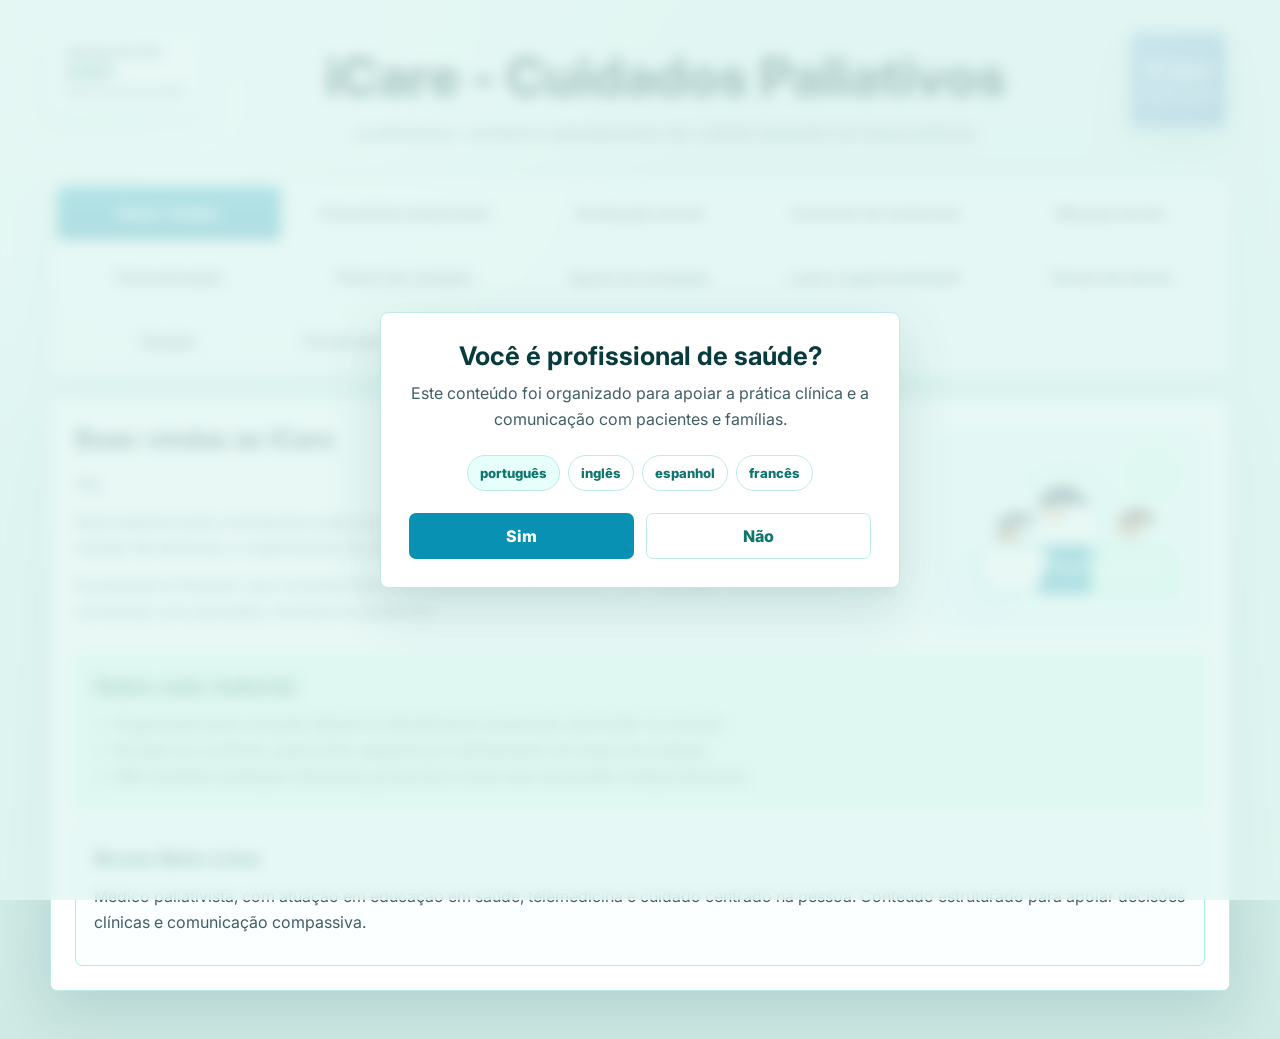
==== index.html @ b327e008 "Add files via upload" ====
<!doctype html>
<html lang="pt-BR">
  <head>
    <meta charset="utf-8" />
    <meta name="viewport" content="width=device-width, initial-scale=1" />
    <title>iCare - Cuidados Paliativos</title>
    <meta
      name="description"
      content="iCare Cuidados Paliativos: material de consulta rápida para acolhimento, planejamento, controle de sintomas e apoio ao cuidador."
    />
    <link rel="preconnect" href="https://fonts.googleapis.com" />
    <link rel="preconnect" href="https://fonts.gstatic.com" crossorigin />
    <link
      href="https://fonts.googleapis.com/css2?family=Inter:wght@400;500;600;700;800&display=swap"
      rel="stylesheet"
    />
    <link rel="stylesheet" href="styles.css?v=refs-auto-collapse" />
  </head>
  <body>
    <div class="professional-dialog" id="professionalDialog" role="dialog" aria-modal="true" aria-labelledby="dialogTitle">
      <div class="dialog-card">
        <h2 id="dialogTitle">Você é profissional de saúde?</h2>
        <p>Este conteúdo foi organizado para apoiar a prática clínica e a comunicação com pacientes e famílias.</p>
        <div class="language-row" aria-label="Tradução">
          <button class="language-button active" type="button">português</button>
          <button class="language-button" type="button">inglês</button>
          <button class="language-button" type="button">espanhol</button>
          <button class="language-button" type="button">francês</button>
        </div>
        <div class="dialog-actions">
          <button class="primary-button" type="button" id="acceptProfessional">Sim</button>
          <button class="secondary-button" type="button" id="declineProfessional">Não</button>
        </div>
      </div>
    </div>

    <main class="app">
      <header class="masthead">
        <aside class="visit-counter" aria-label="Visitas ao site">
          <span>VISITAS AO SITE</span>
          <strong>2301</strong>
          <small>Desde 10 de maio de 2026</small>
        </aside>

        <div class="brand-block">
          <h1>iCare - Cuidados Paliativos</h1>
          <p>acolhimento, conforto e planejamento de cuidado baseado em boas práticas</p>
        </div>

        <img class="brand-logo" src="assets/icare-logo-cuidados-paliativos.svg" alt="Logotipo iCare Cuidados Paliativos" />
      </header>

      <section class="tabs" aria-label="Seções do guia">
        <button class="tab-trigger active" type="button" data-tab="boas-vindas">Boas-vindas</button>
        <button class="tab-trigger" type="button" data-tab="conceitos">Conceitos essenciais</button>
        <button class="tab-trigger" type="button" data-tab="avaliacao">Avaliação inicial</button>
        <button class="tab-trigger" type="button" data-tab="sintomas">Controle de sintomas</button>
        <button class="tab-trigger" type="button" data-tab="manejo-dor">Manejo da dor</button>
        <button class="tab-trigger" type="button" data-tab="comunicacao">Comunicação</button>
        <button class="tab-trigger" type="button" data-tab="plano">Plano de cuidado</button>
        <button class="tab-trigger" type="button" data-tab="cuidador">Apoio ao cuidador</button>
        <button class="tab-trigger" type="button" data-tab="luto">Luto e espiritualidade</button>
        <button class="tab-trigger" type="button" data-tab="urgencias">Sinais de alerta</button>
        <button class="tab-trigger" type="button" data-tab="equipe">Equipe</button>
        <button class="tab-trigger" type="button" data-tab="checklists">Documentos e checklists</button>
        <button class="tab-trigger" type="button" data-tab="contato">Entre em contato</button>
      </section>

      <section class="content-panel active" id="boas-vindas" tabindex="0">
        <div class="panel-grid">
          <div>
            <h2>Boas-vindas ao iCare</h2>
            <p>Olá,</p>
            <p>
              Este material reúne orientações práticas para cuidado paliativo, apoiando a identificação de necessidades,
              o manejo de sintomas, a organização da visita e a tomada de decisão compartilhada.
            </p>
            <p>
              A proposta é oferecer uma consulta rápida para profissionais de saúde, com linguagem acessível para
              facilitar conversas com pacientes, famílias e cuidadores.
            </p>
          </div>
          <figure class="care-figure">
            <img src="assets/care-illustration.svg" alt="Profissional acolhendo pessoa em cuidado paliativo" />
          </figure>
        </div>

        <div class="mint-box">
          <h3>Sobre este material</h3>
          <ul>
            <li>Organizado para consulta rápida no atendimento presencial, domiciliar ou remoto.</li>
            <li>Focado em conforto, autonomia, segurança e alinhamento de metas de cuidado.</li>
            <li>Não substitui avaliação individual, protocolos locais nem discussão multiprofissional.</li>
          </ul>
        </div>

        <div class="profile-card">
          <h3>Bruno Belo Lima</h3>
          <p>
            Médico paliativista, com atuação em educação em saúde, telemedicina e cuidado centrado na pessoa.
            Conteúdo estruturado para apoiar decisões clínicas e comunicação compassiva.
          </p>
        </div>
      </section>

      <section class="content-panel" id="conceitos" tabindex="0">
        <h2>Conceitos essenciais</h2>
        <p>
          Cuidados paliativos são uma abordagem de cuidado para pessoas com doenças graves ou ameaçadoras da vida,
          voltada à qualidade de vida, à prevenção e ao alívio do sofrimento físico, psicossocial e espiritual.<sup class="ref-call"><a href="#ref-conceitos-1">1</a></sup>
          No SUS, devem ser ofertados de forma integrada à Rede de Atenção à Saúde e podem ocorrer no hospital, no
          ambulatório, na atenção primária, em serviços especializados e no domicílio.<sup class="ref-call"><a href="#ref-conceitos-2">2</a></sup>
        </p>

        <div class="info-grid">
          <article>
            <h3>Começa cedo</h3>
            <p>
              Pode ser iniciado desde o diagnóstico de uma condição grave, junto a tratamentos modificadores da doença,
              e não apenas nos últimos dias de vida.<sup class="ref-call"><a href="#ref-conceitos-1">1</a></sup>
            </p>
          </article>
          <article>
            <h3>Não é abandono</h3>
            <p>
              O cuidado continua com proporcionalidade terapêutica, manejo de sintomas, comunicação clara e apoio às
              decisões compatíveis com valores e metas da pessoa.
            </p>
          </article>
          <article>
            <h3>É interdisciplinar</h3>
            <p>
              Envolve equipe multiprofissional, família e cuidadores, considerando necessidades clínicas, sociais,
              emocionais, espirituais e práticas do cuidado.<sup class="ref-call"><a href="#ref-conceitos-1">1</a></sup>
            </p>
          </article>
        </div>

        <div class="two-column">
          <div class="mint-box compact">
            <h3>Objetivos centrais</h3>
            <ul>
              <li>Aliviar dor e outros sintomas de sofrimento.</li>
              <li>Apoiar autonomia, comunicação e planejamento compartilhado.</li>
              <li>Oferecer suporte à família e aos cuidadores durante a doença e o luto.</li>
              <li>Evitar intervenções desproporcionais e fortalecer continuidade do cuidado.</li>
            </ul>
          </div>
          <div class="mint-box compact">
            <h3>Organização no SUS</h3>
            <ul>
              <li>Integração entre atenção primária, especializada, hospitalar, urgência e atenção domiciliar.</li>
              <li>Articulação com a Política Nacional de Cuidados Paliativos no âmbito do SUS.</li>
              <li>Identificação precoce de pessoas elegíveis e cuidado centrado em necessidades.</li>
              <li>Capacitação de equipes e apoio matricial para ampliar acesso.</li>
            </ul>
          </div>
        </div>

        <div class="callout">
          <strong>Ideia-chave:</strong>
          <span>
            Cuidados paliativos não são definidos por “não há mais o que fazer”, mas por “há sofrimento e necessidades
            que precisam ser cuidadas com prioridade”.
          </span>
        </div>

        <section class="references-panel" aria-labelledby="conceptReferencesTitle">
          <button class="references-toggle" type="button" aria-expanded="false" aria-controls="conceptReferencesList">
            <span id="conceptReferencesTitle">Referências</span>
          </button>
          <ol id="conceptReferencesList" hidden>
            <li id="ref-conceitos-1">
              World Health Organization Regional Office for Europe. <a href="https://www.who.int/europe/news-room/fact-sheets/item/palliative-care" target="_blank" rel="noreferrer">Palliative care</a> [Internet]. Copenhagen: WHO Regional Office for Europe; [cited 2026 May 25]. Available from: https://www.who.int/europe/news-room/fact-sheets/item/palliative-care
            </li>
            <li id="ref-conceitos-2">
              Brasil. Ministério da Saúde. <a href="https://www.gov.br/saude/pt-br/composicao/saes/cuidados-paliativos" target="_blank" rel="noreferrer">Cuidados paliativos</a> [Internet]. Brasília: Ministério da Saúde; [cited 2026 May 25]. Available from: https://www.gov.br/saude/pt-br/composicao/saes/cuidados-paliativos
            </li>
          </ol>
        </section>
      </section>

      <section class="content-panel" id="avaliacao" tabindex="0">
        <h2>Avaliação inicial</h2>
        <p>Uma boa avaliação organiza problemas, prioridades e riscos antes de propor condutas.</p>
        <div class="two-column">
          <div class="mint-box compact">
            <h3>Mapear necessidades</h3>
            <ul>
              <li>Diagnóstico, trajetória da doença e tratamentos em curso.</li>
              <li>Sintomas atuais, intensidade, impacto funcional e gatilhos.</li>
              <li>Rede de apoio, cuidador principal e condições do domicílio.</li>
            </ul>
          </div>
          <div class="mint-box compact">
            <h3>Alinhar metas</h3>
            <ul>
              <li>O que a pessoa compreende sobre sua condição.</li>
              <li>O que é mais importante preservar neste momento.</li>
              <li>Preferências sobre local de cuidado, internações e intervenções.</li>
            </ul>
          </div>
        </div>
      </section>

      <section class="content-panel" id="sintomas" tabindex="0">
        <h2>Controle de sintomas</h2>
        <p>O manejo deve combinar avaliação sistemática, medidas não farmacológicas, prescrição segura e reavaliação.</p>
        <div class="table-wrap">
          <table>
            <thead>
              <tr>
                <th>Sintoma</th>
                <th>Investigar</th>
                <th>Condutas iniciais</th>
              </tr>
            </thead>
            <tbody>
              <tr>
                <td>Dor</td>
                <td>Tipo, intensidade, função, uso prévio de analgésicos.</td>
                <td>Escada analgésica, adjuvantes, resgate e plano de monitoramento.</td>
              </tr>
              <tr>
                <td>Dispneia</td>
                <td>Hipoxemia, ansiedade, secreção, congestão, infecção.</td>
                <td>Posicionamento, ventilação, opioide quando indicado e abordagem da causa reversível.</td>
              </tr>
              <tr>
                <td>Náuseas</td>
                <td>Constipação, medicações, gastroparesia, hipertensão intracraniana.</td>
                <td>Antiemético guiado por mecanismo, hidratação proporcional e revisão medicamentosa.</td>
              </tr>
            </tbody>
          </table>
        </div>
      </section>

      <section class="content-panel" id="manejo-dor" tabindex="0">
        <h2>Manejo da dor</h2>
        <p>
          Fluxo decisório inspirado no PCDT resumido da Dor Crônica da Conitec.<sup class="ref-call"><a href="#ref-dor-1">1</a></sup> Use como apoio ao raciocínio clínico,
          individualizando conforme diagnóstico, metas de cuidado, função, fragilidade, comorbidades e protocolos locais.
        </p>

        <div class="pain-tool pain-step" aria-label="Passo 1 - Pesquisar sinais de alerta">
          <div class="step-heading">
            <span>1</span>
            <h3>Pesquisar sinais de alerta</h3>
          </div>
          <div class="pain-controls">
            <fieldset>
              <div class="alert-checklist">
                <label><input type="checkbox" data-no-red-flags /> Sem sinais de alerta.</label>
                <label><input type="checkbox" data-red-flag="oncologic" /> Suspeita de câncer, dor progressiva ou perda ponderal não explicada.</label>
                <label><input type="checkbox" data-red-flag="neurologic" /> Déficit neurológico novo ou progressivo, fraqueza, anestesia ou alteração esfincteriana.</label>
                <label><input type="checkbox" data-red-flag="infection" /> Febre, imunossupressão, uso de drogas injetáveis ou suspeita de infecção.</label>
                <label><input type="checkbox" data-red-flag="fracture" /> Trauma, queda, osteoporose, uso crônico de corticoide ou suspeita de fratura.</label>
                <label><input type="checkbox" data-red-flag="night" /> Dor noturna intensa, dor em repouso persistente ou piora rápida sem explicação.</label>
                <label><input type="checkbox" data-red-flag="distress" /> Sofrimento desproporcional, incapacidade súbita ou falha de segurança no domicílio.</label>
              </div>
            </fieldset>
          </div>
        </div>

        <div class="phenotype-tool pain-step locked-step" data-requires-step-one aria-label="Passo 2 - Questionário interativo de classificação fenotípica" aria-disabled="true">
          <div class="tool-heading">
            <div>
              <div class="step-heading">
                <span>2</span>
                <h3>Questionário interativo de classificação fenotípica</h3>
              </div>
            </div>
            <button class="secondary-button compact-button" type="button" id="resetPhenotype">Limpar</button>
          </div>
          <p>
            Marque os achados presentes. O resultado integra descritores sensoriais, padrão temporal, localização,
            sensibilidade e impacto funcional descritos em instrumentos como NPSI,<sup class="ref-call"><a href="#ref-dor-2">2</a></sup>
            PainDETECT,<sup class="ref-call"><a href="#ref-dor-3">3</a></sup>
            DN4<sup class="ref-call"><a href="#ref-dor-4">4</a></sup> e SF-MPQ.<sup class="ref-call"><a href="#ref-dor-5">5</a></sup> As
            possibilidades de apresentação fenotípica incluem dor nociceptiva somática, nociceptiva visceral,
            neuropática, nociplástica e mista.
          </p>

          <div class="questionnaire-grid">
            <fieldset class="question-card">
              <legend>Localização e distribuição</legend>
              <label><input type="checkbox" data-score="somatic:2" /> Localizada em músculo, articulação, osso, pele ou ferida.</label>
              <label><input type="checkbox" data-score="visceral:2" /> Profunda em tórax, abdome ou pelve, mal delimitada.</label>
              <label><input type="checkbox" data-score="neuropathic:2" /> Segue território nervoso, raiz, dermatomo ou área de lesão neural.</label>
              <label><input type="checkbox" data-score="nociplastic:2" /> Difusa, migratória ou desproporcional à lesão tecidual identificável.</label>
            </fieldset>

            <fieldset class="question-card">
              <legend>Descritores principais <sup class="ref-call"><a href="#ref-dor-2">2</a></sup><sup class="ref-call"><a href="#ref-dor-3">3</a></sup><sup class="ref-call"><a href="#ref-dor-5">5</a></sup></legend>
              <label><input type="checkbox" data-score="somatic:2" /> Peso, pontada, aperto, latejamento ou dor ao toque local.</label>
              <label><input type="checkbox" data-score="visceral:2" /> Cólica, pressão interna, distensão, espasmo ou sensação de aperto profundo.</label>
              <label><input type="checkbox" data-score="neuropathic:3" /> Queimação, choque, formigamento, agulhadas, frio doloroso ou dormência.<sup class="ref-call"><a href="#ref-dor-2">2</a></sup><sup class="ref-call"><a href="#ref-dor-3">3</a></sup></label>
              <label><input type="checkbox" data-score="nociplastic:2" /> Dor generalizada, hipersensibilidade, fadiga dolorosa ou corpo todo dolorido.</label>
            </fieldset>

            <fieldset class="question-card">
              <legend>Gatilhos e modulação <sup class="ref-call"><a href="#ref-dor-3">3</a></sup></legend>
              <label><input type="checkbox" data-score="somatic:2" /> Piora com movimento, carga, postura ou palpação localizada.</label>
              <label><input type="checkbox" data-score="visceral:2" /> Relaciona-se a alimentação, evacuação, micção, distensão ou contração visceral.</label>
              <label><input type="checkbox" data-score="neuropathic:2,nociplastic:1" /> Toque leve, roupa, vento ou frio desencadeiam dor.<sup class="ref-call"><a href="#ref-dor-3">3</a></sup></label>
              <label><input type="checkbox" data-score="nociplastic:2" /> Estresse, sono ruim, fadiga ou esforço leve ampliam muito a dor.</label>
            </fieldset>

            <fieldset class="question-card">
              <legend>Sinais associados <sup class="ref-call"><a href="#ref-dor-4">4</a></sup></legend>
              <label><input type="checkbox" data-score="somatic:1" /> Edema, inflamação, contratura, lesão tecidual ou limitação mecânica local.</label>
              <label><input type="checkbox" data-score="visceral:2" /> Náusea, sudorese, palidez, mal-estar ou irradiação visceral típica.</label>
              <label><input type="checkbox" data-score="neuropathic:3" /> Perda de sensibilidade, alteração de reflexos, fraqueza ou parestesias.<sup class="ref-call"><a href="#ref-dor-4">4</a></sup></label>
              <label><input type="checkbox" data-score="nociplastic:2" /> Sono não reparador, alterações de humor, sensibilidade difusa ou múltiplos sintomas.</label>
            </fieldset>

            <fieldset class="question-card">
              <legend>Padrão temporal <sup class="ref-call"><a href="#ref-dor-2">2</a></sup><sup class="ref-call"><a href="#ref-dor-3">3</a></sup></legend>
              <label><input type="checkbox" data-score="somatic:1" /> Padrão previsível com uso da região afetada.</label>
              <label><input type="checkbox" data-score="visceral:1" /> Crises em ondas ou cólicas, com períodos de alívio parcial.</label>
              <label><input type="checkbox" data-score="neuropathic:2" /> Paroxismos em choque ou fisgada sobre dor contínua.<sup class="ref-call"><a href="#ref-dor-2">2</a></sup></label>
              <label><input type="checkbox" data-score="nociplastic:2" /> Persistente, flutuante, com amplificação por contexto físico e emocional.</label>
            </fieldset>

            <fieldset class="question-card">
              <legend>Impacto e contexto <sup class="ref-call"><a href="#ref-dor-5">5</a></sup><sup class="ref-call"><a href="#ref-dor-6">6</a></sup></legend>
              <label><input type="checkbox" data-score="somatic:1,visceral:1" /> Há causa estrutural ou inflamatória compatível com a área dolorosa.</label>
              <label><input type="checkbox" data-score="neuropathic:1" /> História de diabetes, herpes-zóster, quimioterapia, cirurgia, trauma ou compressão neural.</label>
              <label><input type="checkbox" data-score="nociplastic:2" /> Impacto funcional alto com achados físicos pouco proporcionais.</label>
              <label><input type="checkbox" data-score="nociplastic:1,neuropathic:1" /> Medo de movimento, catastrofização ou sofrimento emocional ampliam a experiência dolorosa.<sup class="ref-call"><a href="#ref-dor-6">6</a></sup></label>
            </fieldset>
          </div>

          <aside class="phenotype-result" aria-live="polite">
            <span class="result-kicker">Classificação provável</span>
            <h3 id="phenotypeTitle">Selecione os achados para classificar a dor</h3>
            <p id="phenotypeText">
              O resultado aparecerá aqui com a hipótese predominante e os fenótipos concorrentes.
            </p>
            <div class="radar-wrap">
              <svg id="phenotypeRadar" class="radar-chart" viewBox="0 0 320 300" role="img" aria-label="Gráfico de radar da classificação provável da dor em porcentagem"></svg>
            </div>
            <div class="score-list" id="phenotypeScores" aria-label="Pontuação por fenótipo"></div>
            <ul id="phenotypeEvidence"></ul>
          </aside>
        </div>

        <div class="intensity-step pain-step locked-step" data-requires-step-one aria-label="Passo 3 - Intensidade da dor" aria-disabled="true">
          <div class="step-heading">
            <span>3</span>
            <h3>Intensidade da dor</h3>
          </div>
          <div class="segmented-control" data-pain-group="intensity">
            <button class="segment active" type="button" data-value="mild">Leve</button>
            <button class="segment" type="button" data-value="moderate">Moderada</button>
            <button class="segment" type="button" data-value="severe">Forte</button>
          </div>
        </div>

        <aside class="pain-result pain-step locked-step" data-requires-step-one aria-live="polite" aria-label="Passo 4 - Próximo passo sugerido" aria-disabled="true">
          <div class="step-heading">
            <span>4</span>
            <h3>Próximo passo sugerido</h3>
          </div>
          <span class="result-kicker">Conduta</span>
          <h3 id="painResultTitle">Classifique a dor para gerar conduta</h3>
          <p id="painResultText">
            Preencha o questionário interativo de classificação fenotípica da dor. A conduta será gerada a partir do
            fenótipo predominante ou da identificação de dor mista.
          </p>
          <ul id="painResultActions">
            <li>Selecione os achados clínicos presentes no questionário abaixo.</li>
            <li>Se houver sinais de alerta, o fluxo será interrompido e a conduta de segurança será priorizada.</li>
          </ul>
        </aside>

        <section class="references-panel" aria-labelledby="painReferencesTitle">
          <button class="references-toggle" type="button" aria-expanded="false" aria-controls="painReferencesList">
            <span id="painReferencesTitle">Referências</span>
          </button>
          <ol id="painReferencesList" hidden>
            <li id="ref-dor-1">
              Brasil. Ministério da Saúde. Comissão Nacional de Incorporação de Tecnologias no SUS. <a href="https://www.gov.br/conitec/pt-br/midias/protocolos/pcdt-resumido-da-dor-cronica" target="_blank" rel="noreferrer">PCDT resumido da dor crônica</a> [Internet]. Brasília: Ministério da Saúde; 2024 [cited 2026 May 25]. Available from: https://www.gov.br/conitec/pt-br/midias/protocolos/pcdt-resumido-da-dor-cronica
            </li>
            <li id="ref-dor-2">
              Bouhassira D, Attal N, Fermanian J, Alchaar H, Gautron M, Masquelier E, et al. <a href="https://doi.org/10.1016/j.pain.2003.12.024" target="_blank" rel="noreferrer">Development and validation of the Neuropathic Pain Symptom Inventory</a>. <em>Pain</em>. 2004;108(3):248-57.
            </li>
            <li id="ref-dor-3">
              Freynhagen R, Baron R, Gockel U, Tölle TR. <a href="https://doi.org/10.1185/030079906X132488" target="_blank" rel="noreferrer">painDETECT: a new screening questionnaire to identify neuropathic components in patients with back pain</a>. <em>Curr Med Res Opin</em>. 2006;22(10):1911-20.
            </li>
            <li id="ref-dor-4">
              Bouhassira D, Attal N, Alchaar H, Boureau F, Brochet B, Bruxelle J, et al. <a href="https://doi.org/10.1016/j.pain.2004.12.010" target="_blank" rel="noreferrer">Comparison of pain syndromes associated with nervous or somatic lesions and development of a new neuropathic pain diagnostic questionnaire (DN4)</a>. <em>Pain</em>. 2005;114(1-2):29-36.
            </li>
            <li id="ref-dor-5">
              Ferreira KA, de Andrade DC, Teixeira MJ. <a href="https://doi.org/10.1016/j.pmn.2011.04.006" target="_blank" rel="noreferrer">Development and validation of a Brazilian version of the short-form McGill Pain Questionnaire</a>. <em>Pain Manag Nurs</em>. 2013;14(4):210-9.
            </li>
            <li id="ref-dor-6">
              Forte G, Favieri F, De Pascalis V, Casagrande M. <a href="https://doi.org/10.3390/jcm13195886" target="_blank" rel="noreferrer">To be in pain: Pain Multidimensional Questionnaire as reliable tool to evaluate multifaceted aspects of pain</a>. <em>J Clin Med</em>. 2024;13(19):5886.
            </li>
          </ol>
        </section>
      </section>

      <section class="content-panel" id="comunicacao" tabindex="0">
        <h2>Comunicação</h2>
        <p>Conversas difíceis ficam mais seguras quando há preparação, escuta e checagem de entendimento.</p>
        <ol class="steps">
          <li><strong>Preparar:</strong> escolha local adequado, revise dados e convide as pessoas relevantes.</li>
          <li><strong>Explorar:</strong> pergunte o que a pessoa sabe e quanto deseja saber.</li>
          <li><strong>Informar:</strong> use frases curtas, pausas e linguagem proporcional.</li>
          <li><strong>Acolher:</strong> reconheça emoções antes de avançar para decisões.</li>
          <li><strong>Planejar:</strong> defina próximos passos claros e registre preferências.</li>
        </ol>
      </section>

      <section class="content-panel" id="plano" tabindex="0">
        <h2>Plano de cuidado</h2>
        <p>O plano deve ser prático, compartilhado e revisado sempre que a condição clínica ou as metas mudarem.</p>
        <div class="info-grid">
          <article>
            <h3>Metas de cuidado</h3>
            <p>Registrar prioridades, limites terapêuticos, preferências e valores da pessoa.</p>
          </article>
          <article>
            <h3>Plano medicamentoso</h3>
            <p>Manter prescrição clara, com doses de rotina, resgate e orientações de segurança.</p>
          </article>
          <article>
            <h3>Plano de crise</h3>
            <p>Definir sinais de alerta, contatos e o que fazer antes de buscar emergência.</p>
          </article>
        </div>
      </section>

      <section class="content-panel" id="cuidador" tabindex="0">
        <h2>Apoio ao cuidador</h2>
        <p>O cuidador precisa de orientação, descanso possível e acesso fácil à equipe quando houver insegurança.</p>
        <div class="mint-box">
          <h3>Orientações prioritárias</h3>
          <ul>
            <li>Ensinar administração de medicamentos, sinais de piora e medidas de conforto.</li>
            <li>Validar medos e dúvidas, usando demonstração prática sempre que necessário.</li>
            <li>Identificar sobrecarga, privação de sono e necessidade de apoio social.</li>
          </ul>
        </div>
      </section>

      <section class="content-panel" id="luto" tabindex="0">
        <h2>Luto e espiritualidade</h2>
        <p>
          Sofrimento espiritual, perdas antecipadas e luto familiar fazem parte da avaliação. A equipe deve acolher
          crenças, rituais, vínculos e fontes de sentido, sem impor respostas.
        </p>
        <div class="callout">
          <strong>Pergunta útil:</strong>
          <span>O que tem dado força para vocês atravessarem este momento?</span>
        </div>
      </section>

      <section class="content-panel" id="urgencias" tabindex="0">
        <h2>Sinais de alerta</h2>
        <p>Algumas situações exigem contato rápido com a equipe ou avaliação presencial.</p>
        <ul class="check-list">
          <li>Dispneia intensa ou sofrimento respiratório novo.</li>
          <li>Dor sem resposta ao plano de resgate.</li>
          <li>Sonolência excessiva, confusão aguda ou convulsão.</li>
          <li>Sangramento importante, queda com trauma ou febre persistente.</li>
          <li>Cuidador sem condições de manter segurança no domicílio.</li>
        </ul>
      </section>

      <section class="content-panel" id="equipe" tabindex="0">
        <h2>Equipe</h2>
        <p>O cuidado paliativo se fortalece quando papéis e canais de comunicação estão claros.</p>
        <div class="info-grid">
          <article>
            <h3>Médico</h3>
            <p>Avaliação clínica, prescrição, prognóstico e alinhamento terapêutico.</p>
          </article>
          <article>
            <h3>Enfermagem</h3>
            <p>Monitoramento, educação do cuidador, curativos, vias e coordenação prática do cuidado.</p>
          </article>
          <article>
            <h3>Rede de apoio</h3>
            <p>Família, cuidadores, atenção primária, assistência social e suporte comunitário.</p>
          </article>
        </div>
      </section>

      <section class="content-panel" id="checklists" tabindex="0">
        <h2>Documentos e checklists</h2>
        <p>Use estes tópicos para estruturar registros e visitas.</p>
        <div class="two-column">
          <div class="compact-card">
            <h3>Checklist de visita</h3>
            <ul>
              <li>Sintomas prioritários e escala de intensidade.</li>
              <li>Funcionalidade, alimentação, hidratação e eliminação.</li>
              <li>Adesão, efeitos adversos e disponibilidade de medicamentos.</li>
            </ul>
          </div>
          <div class="compact-card">
            <h3>Registro mínimo</h3>
            <ul>
              <li>Metas de cuidado discutidas.</li>
              <li>Plano de sintomas e plano de crise.</li>
              <li>Responsável por contato e próxima reavaliação.</li>
            </ul>
          </div>
        </div>
      </section>

      <section class="content-panel" id="contato" tabindex="0">
        <h2>Entre em contato</h2>
        <p>Para adaptar este conteúdo a protocolos institucionais, materiais de ensino ou fluxos de visita domiciliar:</p>
        <form class="contact-form">
          <label>
            Nome
            <input type="text" name="nome" autocomplete="name" />
          </label>
          <label>
            E-mail
            <input type="email" name="email" autocomplete="email" />
          </label>
          <label>
            Mensagem
            <textarea name="mensagem" rows="5"></textarea>
          </label>
          <button class="primary-button" type="button">Enviar mensagem</button>
        </form>
      </section>
    </main>

    <script src="script.js?v=initial-doses"></script>
  </body>
</html>
---- styles.css ----
:root {
  --ink: #123033;
  --muted: #526b70;
  --teal: #0891b2;
  --teal-dark: #0f766e;
  --line: #bdebe6;
  --panel: #ffffff;
  --soft: #e2f5f2;
  --mint: #d8ffeb;
  --focus: #0e7490;
  --shadow: 0 18px 55px rgba(16, 86, 91, 0.16);
}

* {
  box-sizing: border-box;
}

html {
  scroll-behavior: smooth;
}

body {
  margin: 0;
  min-height: 100vh;
  background:
    radial-gradient(circle at 15% 10%, rgba(255, 255, 255, 0.8), transparent 32rem),
    linear-gradient(180deg, #e5f4f1 0%, #d6f0ec 42%, #cfe9e4 100%);
  color: var(--ink);
  font-family: Inter, ui-sans-serif, system-ui, -apple-system, BlinkMacSystemFont, "Segoe UI", sans-serif;
  letter-spacing: 0;
}

button,
input,
textarea {
  font: inherit;
}

button {
  cursor: pointer;
}

.app {
  width: min(1180px, calc(100% - 40px));
  margin: 0 auto;
  padding: 32px 0 48px;
}

.masthead {
  position: relative;
  min-height: 128px;
  display: grid;
  grid-template-columns: 150px 1fr 100px;
  align-items: start;
  gap: 26px;
  padding: 0 0 34px;
}

.brand-block {
  text-align: center;
  padding-top: 16px;
}

.brand-block h1 {
  margin: 0;
  color: #06373e;
  font-size: clamp(2.1rem, 4.5vw, 3.35rem);
  line-height: 1.08;
  font-weight: 800;
}

.brand-block p {
  margin: 14px auto 0;
  max-width: 760px;
  color: #3f5960;
  font-size: 1.08rem;
  line-height: 1.45;
}

.visit-counter {
  align-self: start;
  padding: 12px 14px;
  border: 1px solid rgba(255, 255, 255, 0.86);
  border-radius: 8px;
  background: rgba(255, 255, 255, 0.74);
  box-shadow: 0 12px 28px rgba(20, 112, 116, 0.12);
}

.visit-counter span {
  display: block;
  color: #365960;
  font-size: 0.72rem;
  font-weight: 800;
}

.visit-counter strong {
  display: block;
  margin-top: 2px;
  color: var(--teal-dark);
  font-size: 1.32rem;
  line-height: 1;
}

.visit-counter small {
  display: block;
  margin-top: 4px;
  color: #48646a;
  font-size: 0.58rem;
  font-weight: 700;
}

.brand-logo {
  width: 96px;
  height: 96px;
  border-radius: 8px;
  box-shadow: 0 12px 35px rgba(37, 104, 125, 0.22);
}

.tabs {
  display: grid;
  grid-template-columns: repeat(5, minmax(0, 1fr));
  gap: 10px 12px;
  margin-bottom: 24px;
  padding: 6px;
  border: 1px solid var(--line);
  border-radius: 7px;
  background: rgba(255, 255, 255, 0.7);
  box-shadow: 0 12px 38px rgba(15, 118, 110, 0.1);
}

.tab-trigger {
  min-height: 54px;
  padding: 10px 12px;
  border: 0;
  border-radius: 6px;
  background: transparent;
  color: var(--muted);
  font-weight: 800;
  line-height: 1.15;
  transition: background 160ms ease, color 160ms ease, transform 160ms ease;
}

.tab-trigger:hover {
  background: rgba(8, 145, 178, 0.1);
  color: #0a4d57;
}

.tab-trigger.active {
  background: linear-gradient(180deg, #0aa0bd, #0887a8);
  color: white;
  box-shadow: inset 0 1px 0 rgba(255, 255, 255, 0.25);
}

.content-panel {
  display: none;
  padding: 24px;
  border: 1px solid var(--line);
  border-radius: 7px;
  background: var(--panel);
  box-shadow: var(--shadow);
}

.content-panel.active {
  display: block;
}

.content-panel:focus {
  outline: 3px solid rgba(14, 116, 144, 0.25);
  outline-offset: 4px;
}

h2 {
  margin: 0 0 18px;
  color: #083b3d;
  font-size: clamp(1.5rem, 2vw, 1.9rem);
  line-height: 1.16;
}

h3 {
  margin: 0 0 12px;
  color: #07554c;
  font-size: 1.35rem;
  line-height: 1.2;
}

p,
li,
td,
th,
label {
  color: #415e64;
  font-size: 1rem;
  line-height: 1.62;
}

p {
  margin: 0 0 12px;
}

ul,
ol {
  margin: 0;
  padding-left: 1.25rem;
}

.panel-grid {
  display: grid;
  grid-template-columns: minmax(0, 1fr) 270px;
  gap: 28px;
  align-items: center;
}

.care-figure {
  margin: 0;
}

.care-figure img {
  display: block;
  width: 100%;
  height: auto;
  border-radius: 8px;
  border: 1px solid #cbf2ed;
  background: #ecfffb;
}

.mint-box,
.profile-card,
.compact-card,
.info-grid article,
.callout {
  border: 1px solid #a9efe0;
  border-radius: 7px;
}

.mint-box {
  margin-top: 18px;
  padding: 18px;
  background: var(--mint);
}

.mint-box.compact {
  margin-top: 0;
}

.profile-card,
.compact-card,
.info-grid article {
  padding: 18px;
  background: #fbffff;
}

.profile-card {
  margin-top: 18px;
}

.info-grid {
  display: grid;
  grid-template-columns: repeat(3, minmax(0, 1fr));
  gap: 14px;
  margin-top: 18px;
}

.two-column {
  display: grid;
  grid-template-columns: repeat(2, minmax(0, 1fr));
  gap: 16px;
  margin-top: 18px;
}

.table-wrap {
  overflow-x: auto;
  margin-top: 18px;
  border: 1px solid #bdebe6;
  border-radius: 7px;
}

table {
  width: 100%;
  border-collapse: collapse;
  min-width: 760px;
}

th,
td {
  padding: 14px 16px;
  text-align: left;
  vertical-align: top;
  border-bottom: 1px solid #d9f5f1;
}

th {
  color: #0f5d61;
  background: #e7fbf8;
  font-weight: 800;
}

tr:last-child td {
  border-bottom: 0;
}

.steps {
  display: grid;
  gap: 12px;
  padding-left: 1.45rem;
}

.pain-tool {
  display: grid;
  grid-template-columns: minmax(0, 1fr) minmax(320px, 0.7fr);
  gap: 18px;
  margin-top: 22px;
  padding: 18px;
  border: 1px solid #a9efe0;
  border-radius: 7px;
  background: #f8fffd;
}

.pain-step {
  margin-top: 18px;
}

.pain-tool.pain-step {
  grid-template-columns: 1fr;
}

.step-heading {
  display: flex;
  align-items: center;
  gap: 10px;
  margin-bottom: 14px;
}

.step-heading span {
  display: grid;
  place-items: center;
  flex: 0 0 auto;
  width: 32px;
  height: 32px;
  border-radius: 50%;
  background: var(--teal);
  color: #ffffff;
  font-weight: 800;
}

.step-heading h3 {
  margin: 0;
  color: #06373e;
  font-size: 1.22rem;
}

.intensity-step {
  padding: 18px;
  border: 1px solid #a9efe0;
  border-radius: 7px;
  background: #f8fffd;
}

.locked-step {
  position: relative;
  opacity: 0.48;
}

.locked-step::after {
  content: "Selecione uma resposta no passo 1 para liberar esta etapa.";
  position: absolute;
  inset: 0;
  z-index: 2;
  display: grid;
  place-items: center;
  padding: 18px;
  border-radius: 7px;
  background: rgba(248, 255, 253, 0.86);
  color: #21494f;
  font-weight: 800;
  text-align: center;
}

.locked-step > * {
  pointer-events: none;
}

.pain-controls {
  display: grid;
  gap: 16px;
}

.pain-controls fieldset {
  min-width: 0;
  margin: 0;
  padding: 0;
  border: 0;
}

.pain-controls legend {
  margin-bottom: 8px;
  color: #21494f;
  font-weight: 800;
}

.segmented-control {
  display: grid;
  grid-template-columns: repeat(2, minmax(0, 1fr));
  gap: 8px;
}

.segmented-control.multi {
  grid-template-columns: repeat(4, minmax(0, 1fr));
}

.alert-checklist {
  display: grid;
  gap: 9px;
  padding: 14px;
  border: 1px solid #d6f2ee;
  border-radius: 7px;
  background: #fbffff;
}

.alert-checklist label {
  display: grid;
  grid-template-columns: 18px minmax(0, 1fr);
  gap: 10px;
  align-items: start;
  color: #415e64;
  line-height: 1.45;
}

.alert-checklist input {
  width: 16px;
  height: 16px;
  margin-top: 4px;
  accent-color: var(--teal);
}

.classification-handoff {
  padding: 14px;
  border: 1px solid #d6f2ee;
  border-radius: 7px;
  background: #e7fbf8;
}

.classification-handoff strong {
  display: block;
  margin-bottom: 6px;
  color: #07554c;
}

.classification-handoff p {
  margin: 0;
}

.segment {
  min-height: 44px;
  padding: 9px 10px;
  border: 1px solid #bdebe6;
  border-radius: 7px;
  background: #ffffff;
  color: #315b62;
  font-weight: 800;
  line-height: 1.15;
}

.segment:hover {
  background: #e7fbf8;
}

.segment.active {
  border-color: #0787a3;
  background: var(--teal);
  color: #ffffff;
  box-shadow: 0 8px 18px rgba(8, 145, 178, 0.2);
}

.pain-result {
  align-self: stretch;
  padding: 18px;
  border: 1px solid #78d9d0;
  border-radius: 7px;
  background: linear-gradient(180deg, #d8ffeb, #eafffb);
}

.result-kicker {
  display: block;
  margin-bottom: 8px;
  color: #0f766e;
  font-size: 0.78rem;
  font-weight: 800;
  text-transform: uppercase;
}

.pain-result h3 {
  color: #06373e;
}

.pain-result ul {
  display: grid;
  gap: 7px;
  margin-top: 12px;
}

.phenotype-tool {
  display: grid;
  gap: 18px;
  margin-top: 22px;
  padding: 18px;
  border: 1px solid #a9efe0;
  border-radius: 7px;
  background: #ffffff;
}

.tool-heading {
  display: flex;
  align-items: center;
  justify-content: space-between;
  gap: 14px;
}

.tool-heading h3 {
  margin-bottom: 0;
}

.compact-button {
  min-height: 38px;
  padding: 8px 14px;
}

.questionnaire-grid {
  display: grid;
  grid-template-columns: repeat(2, minmax(0, 1fr));
  gap: 14px;
}

.question-card {
  display: grid;
  gap: 10px;
  min-width: 0;
  margin: 0;
  padding: 16px;
  border: 1px solid #d6f2ee;
  border-radius: 7px;
  background: #fbffff;
}

.question-card legend {
  padding: 0 4px;
  color: #07554c;
  font-weight: 800;
}

.question-card label {
  display: grid;
  grid-template-columns: 18px minmax(0, 1fr);
  gap: 10px;
  align-items: start;
  line-height: 1.45;
}

.question-card input {
  width: 16px;
  height: 16px;
  margin-top: 4px;
  accent-color: var(--teal);
}

.phenotype-result {
  padding: 18px;
  border: 1px solid #78d9d0;
  border-radius: 7px;
  background: linear-gradient(180deg, #e7fbf8, #fbffff);
}

.phenotype-result h3 {
  color: #06373e;
}

.radar-wrap {
  display: grid;
  place-items: center;
  margin: 18px 0 4px;
}

.radar-chart {
  width: min(100%, 380px);
  aspect-ratio: 16 / 15;
  overflow: visible;
}

.radar-grid {
  fill: none;
  stroke: #bdebe6;
  stroke-width: 1;
}

.radar-axis {
  stroke: #a6deda;
  stroke-width: 1;
}

.radar-area {
  fill: rgba(8, 145, 178, 0.28);
  stroke: var(--teal);
  stroke-width: 3;
}

.radar-point {
  fill: #ffffff;
  stroke: var(--teal);
  stroke-width: 3;
}

.radar-label {
  fill: #21494f;
  font-size: 12px;
  font-weight: 800;
}

.radar-value {
  fill: #0f766e;
  font-size: 12px;
  font-weight: 800;
}

.score-list {
  display: grid;
  gap: 9px;
  margin: 16px 0 0;
}

.score-row {
  display: grid;
  grid-template-columns: 150px minmax(0, 1fr) 54px;
  gap: 10px;
  align-items: center;
  color: #315b62;
  font-weight: 800;
}

.score-track {
  height: 10px;
  overflow: hidden;
  border-radius: 999px;
  background: #d9f5f1;
}

.score-bar {
  height: 100%;
  width: 0;
  border-radius: inherit;
  background: var(--teal);
}

.phenotype-result ul {
  display: grid;
  gap: 7px;
  margin-top: 16px;
}

.flowchart {
  display: grid;
  gap: 18px;
  margin-top: 22px;
}

.flow-node,
.decision-card,
.source-note {
  border: 1px solid #a9efe0;
  border-radius: 7px;
}

.flow-node {
  position: relative;
  padding: 18px 18px 18px 70px;
  background: #fbffff;
}

.flow-node:not(:last-child)::after {
  content: "";
  position: absolute;
  left: 32px;
  bottom: -18px;
  width: 2px;
  height: 18px;
  background: #77d8d0;
}

.flow-node span {
  position: absolute;
  left: 18px;
  top: 20px;
  display: grid;
  place-items: center;
  width: 32px;
  height: 32px;
  border-radius: 50%;
  background: var(--teal);
  color: white;
  font-weight: 800;
}

.flow-node.start {
  background: #e7fbf8;
}

.flow-node h3,
.decision-card h3 {
  margin-bottom: 8px;
}

.decision-grid {
  display: grid;
  grid-template-columns: repeat(4, minmax(0, 1fr));
  gap: 12px;
}

.decision-card {
  padding: 16px;
  background: linear-gradient(180deg, #ffffff, #f5fffd);
}

.decision-card strong {
  display: block;
  margin: 12px 0 4px;
  color: #07554c;
  font-size: 0.88rem;
  text-transform: uppercase;
}

.source-note,
.references-panel {
  margin-top: 18px;
  padding: 14px 16px;
  background: #e7fbf8;
  color: #415e64;
  font-size: 0.92rem;
  line-height: 1.5;
}

.references-toggle {
  position: relative;
  width: 100%;
  min-height: 40px;
  padding: 0 34px 0 0;
  border: 0;
  background: transparent;
  color: #07554c;
  font-weight: 800;
  text-align: left;
}

.references-toggle::after {
  content: "+";
  position: absolute;
  right: 0;
  top: 50%;
  display: grid;
  place-items: center;
  width: 24px;
  height: 24px;
  border-radius: 50%;
  background: #ffffff;
  color: #087891;
  transform: translateY(-50%);
}

.references-toggle[aria-expanded="true"]::after {
  content: "-";
}

.references-panel ol {
  display: grid;
  gap: 9px;
  margin-top: 10px;
  padding-left: 1.35rem;
}

.references-panel ol[hidden] {
  display: none;
}

.references-panel li {
  font-size: 0.92rem;
  line-height: 1.45;
}

.references-panel a,
.ref-call a {
  color: #087891;
}

.ref-call {
  margin-left: 2px;
  font-size: 0.72em;
  line-height: 0;
  vertical-align: super;
}

.callout {
  display: flex;
  gap: 10px;
  align-items: flex-start;
  margin-top: 18px;
  padding: 18px;
  background: #e7fbf8;
}

.callout strong {
  color: #07554c;
  white-space: nowrap;
}

.check-list {
  display: grid;
  gap: 10px;
  margin-top: 16px;
  padding-left: 0;
  list-style: none;
}

.check-list li {
  position: relative;
  min-height: 40px;
  padding: 8px 12px 8px 42px;
  border: 1px solid #d6f2ee;
  border-radius: 7px;
  background: #fbffff;
}

.check-list li::before {
  content: "";
  position: absolute;
  left: 14px;
  top: 15px;
  width: 12px;
  height: 12px;
  border-radius: 50%;
  background: var(--teal);
  box-shadow: 0 0 0 4px rgba(8, 145, 178, 0.14);
}

.contact-form {
  display: grid;
  gap: 14px;
  max-width: 680px;
  margin-top: 18px;
}

.contact-form label {
  display: grid;
  gap: 7px;
  color: #21494f;
  font-weight: 800;
}

.contact-form input,
.contact-form textarea {
  width: 100%;
  border: 1px solid #bdebe6;
  border-radius: 7px;
  padding: 12px 13px;
  color: var(--ink);
  background: #fbffff;
  resize: vertical;
}

.contact-form input:focus,
.contact-form textarea:focus,
.tab-trigger:focus-visible,
.primary-button:focus-visible,
.secondary-button:focus-visible,
.language-button:focus-visible {
  outline: 3px solid rgba(14, 116, 144, 0.28);
  outline-offset: 2px;
}

.professional-dialog {
  position: fixed;
  inset: 0;
  z-index: 10;
  display: grid;
  place-items: center;
  padding: 20px;
  background: rgba(225, 246, 242, 0.78);
  backdrop-filter: blur(7px);
}

.professional-dialog.hidden {
  display: none;
}

.dialog-card {
  width: min(520px, 100%);
  padding: 28px;
  border: 1px solid var(--line);
  border-radius: 8px;
  background: white;
  box-shadow: var(--shadow);
  text-align: center;
}

.dialog-card h2 {
  margin-bottom: 10px;
}

.language-row {
  display: flex;
  flex-wrap: wrap;
  justify-content: center;
  gap: 8px;
  margin: 22px 0;
}

.language-button {
  min-height: 36px;
  padding: 7px 12px;
  border: 1px solid #bdebe6;
  border-radius: 999px;
  background: white;
  color: var(--teal-dark);
  font-size: 0.82rem;
  font-weight: 800;
}

.language-button.active {
  background: #e6fffb;
}

.dialog-actions {
  display: grid;
  grid-template-columns: 1fr 1fr;
  gap: 12px;
}

.primary-button,
.secondary-button {
  min-height: 46px;
  border-radius: 7px;
  padding: 10px 18px;
  font-weight: 800;
}

.primary-button {
  border: 0;
  background: var(--teal);
  color: white;
}

.secondary-button {
  border: 1px solid #bdebe6;
  background: white;
  color: var(--teal-dark);
}

body.dialog-open {
  overflow: hidden;
}

@media (max-width: 920px) {
  .app {
    width: min(100% - 28px, 760px);
  }

  .masthead {
    grid-template-columns: 1fr;
    justify-items: center;
    gap: 14px;
  }

  .visit-counter {
    justify-self: start;
  }

  .brand-logo {
    width: 84px;
    height: 84px;
  }

  .tabs {
    grid-template-columns: repeat(2, minmax(0, 1fr));
  }

  .panel-grid,
  .two-column,
  .info-grid,
  .decision-grid,
  .pain-tool,
  .questionnaire-grid {
    grid-template-columns: 1fr;
  }

  .segmented-control.multi {
    grid-template-columns: repeat(2, minmax(0, 1fr));
  }

  .care-figure {
    max-width: 320px;
    justify-self: center;
  }
}

@media (max-width: 560px) {
  .app {
    width: min(100% - 20px, 460px);
    padding-top: 18px;
  }

  .brand-block h1 {
    font-size: 2rem;
  }

  .brand-block p {
    font-size: 0.96rem;
  }

  .tabs {
    grid-template-columns: 1fr;
    gap: 6px;
  }

  .tab-trigger {
    min-height: 46px;
  }

  .segmented-control,
  .segmented-control.multi {
    grid-template-columns: 1fr;
  }

  .content-panel {
    padding: 18px;
  }

  .dialog-card {
    padding: 22px;
  }

  .dialog-actions,
  .callout {
    grid-template-columns: 1fr;
  }

  .callout {
    display: grid;
  }

  .callout strong {
    white-space: normal;
  }

  .tool-heading {
    align-items: stretch;
    flex-direction: column;
  }

  .score-row {
    grid-template-columns: 1fr;
    gap: 5px;
  }
}
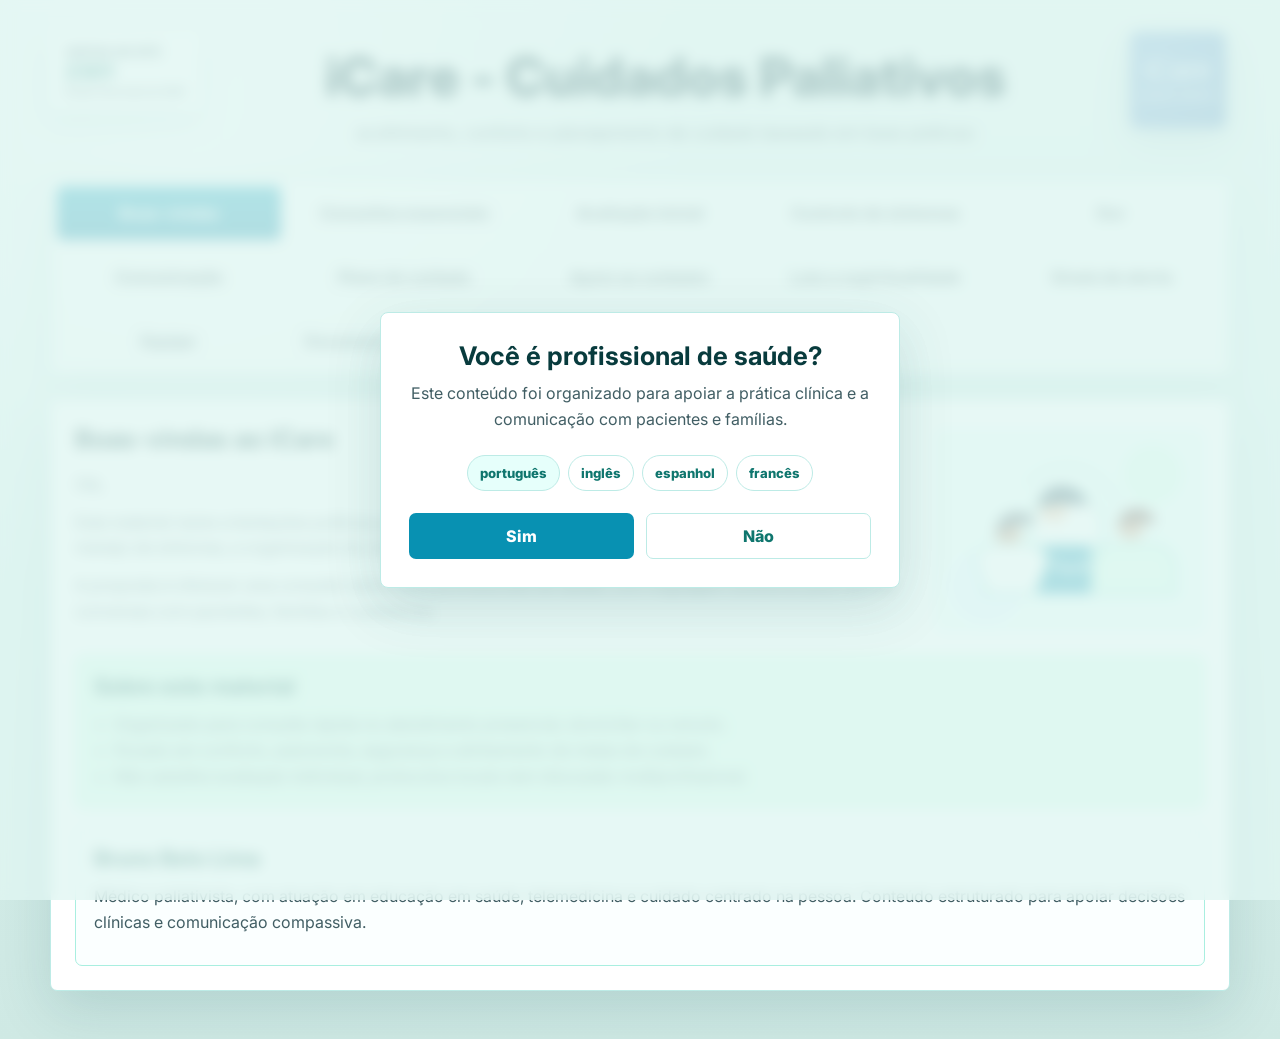
==== commit c4721152: "Add files via upload" ====
--- a/index.html
+++ b/index.html
@@ -14,7 +14,7 @@
       href="https://fonts.googleapis.com/css2?family=Inter:wght@400;500;600;700;800&display=swap"
       rel="stylesheet"
     />
-    <link rel="stylesheet" href="styles.css?v=refs-auto-collapse" />
+    <link rel="stylesheet" href="styles.css?v=mobile-expand-images" />
   </head>
   <body>
     <div class="professional-dialog" id="professionalDialog" role="dialog" aria-modal="true" aria-labelledby="dialogTitle">
@@ -55,7 +55,7 @@
         <button class="tab-trigger" type="button" data-tab="conceitos">Conceitos essenciais</button>
         <button class="tab-trigger" type="button" data-tab="avaliacao">Avaliação inicial</button>
         <button class="tab-trigger" type="button" data-tab="sintomas">Controle de sintomas</button>
-        <button class="tab-trigger" type="button" data-tab="manejo-dor">Manejo da dor</button>
+        <button class="tab-trigger" type="button" data-tab="manejo-dor">Dor</button>
         <button class="tab-trigger" type="button" data-tab="comunicacao">Comunicação</button>
         <button class="tab-trigger" type="button" data-tab="plano">Plano de cuidado</button>
         <button class="tab-trigger" type="button" data-tab="cuidador">Apoio ao cuidador</button>
@@ -237,11 +237,528 @@
       </section>
 
       <section class="content-panel" id="manejo-dor" tabindex="0">
-        <h2>Manejo da dor</h2>
-        <p>
-          Fluxo decisório inspirado no PCDT resumido da Dor Crônica da Conitec.<sup class="ref-call"><a href="#ref-dor-1">1</a></sup> Use como apoio ao raciocínio clínico,
-          individualizando conforme diagnóstico, metas de cuidado, função, fragilidade, comorbidades e protocolos locais.
-        </p>
+        <h2>Dor</h2>
+
+        <div class="subtabs" aria-label="Subseções da aba Dor">
+          <button class="subtab-trigger active" type="button" data-pain-subtab="definicao">Definição</button>
+          <button class="subtab-trigger" type="button" data-pain-subtab="fisiopatologia-dor">Fisiopatologia</button>
+          <button class="subtab-trigger" type="button" data-pain-subtab="anamnese-exame">Anamnese e exame físico</button>
+          <button class="subtab-trigger" type="button" data-pain-subtab="intensidade-dor">Avaliação da intensidade</button>
+          <button class="subtab-trigger" type="button" data-pain-subtab="principios-oms-dor">Princípios da OMS</button>
+          <button class="subtab-trigger" type="button" data-pain-subtab="tratamento-medicamentoso-dor">Tratamento medicamentoso</button>
+          <button class="subtab-trigger" type="button" data-pain-subtab="tratamento-nao-medicamentoso-dor">Tratamento não medicamentoso</button>
+          <button class="subtab-trigger" type="button" data-pain-subtab="tratamento-fitoterapico-dor">Tratamento fitoterápico</button>
+          <button class="subtab-trigger" type="button" data-pain-subtab="fluxo-dor">Fluxo decisório</button>
+        </div>
+
+        <div class="pain-subpanel active" id="definicao" tabindex="0">
+          <div class="definition-grid">
+            <article class="definition-card">
+              <h3>Definição</h3>
+              <p>
+                A dor é uma experiência complexa, sensorial e emocional desagradável, subjetiva, situada no corpo e
+                frequentemente associada a dano tecidual real ou potencial.<sup class="ref-call"><a href="#ref-dor-7">7</a></sup><sup class="ref-call"><a href="#ref-dor-8">8</a></sup>
+                Seu significado depende também de contexto, história de vida, cultura e interpretação pessoal.<sup class="ref-call"><a href="#ref-dor-9">9</a></sup><sup class="ref-call"><a href="#ref-dor-10">10</a></sup>
+              </p>
+            </article>
+            <article class="definition-card">
+              <h3>Elementos centrais</h3>
+              <ul>
+                <li>Subjetividade: só quem sente pode descrever plenamente a experiência.</li>
+                <li>Componente sensorial: localização, intensidade, qualidade e relação com nocicepção.</li>
+                <li>Componente emocional: caráter desagradável, aversivo ou “machucante”.</li>
+                <li>Dimensão cognitiva e social: significado, ameaça percebida, identidade e contexto.</li>
+              </ul>
+            </article>
+            <article class="definition-card">
+              <h3>Experiência multidimensional</h3>
+              <p>
+                A dor envolve dimensões sensoriais, afetivas, cognitivas, comportamentais e sociais. Intensidade,
+                localização, desagradabilidade e urgência para agir podem ser analisadas separadamente, mas costumam
+                compor uma experiência única.<sup class="ref-call"><a href="#ref-dor-10">10</a></sup><sup class="ref-call"><a href="#ref-dor-11">11</a></sup>
+              </p>
+            </article>
+            <article class="definition-card">
+              <h3>Dor, desconforto e sofrimento</h3>
+              <ul>
+                <li>Desconforto é sensação desagradável física ou psicológica; dor pode causá-lo, mas nem todo desconforto é dor.<sup class="ref-call"><a href="#ref-dor-12">12</a></sup></li>
+                <li>Sofrimento relacionado à dor envolve ameaça percebida à integridade e à identidade da pessoa.<sup class="ref-call"><a href="#ref-dor-13">13</a></sup></li>
+                <li>Quando crônica, a dor pode ser compreendida como condição de saúde em si, e não apenas sintoma.<sup class="ref-call"><a href="#ref-dor-14">14</a></sup></li>
+              </ul>
+            </article>
+          </div>
+        </div>
+
+        <div class="pain-subpanel" id="fisiopatologia-dor" tabindex="0">
+          <figure class="pain-figure">
+            <img src="assets/fisiopatologia-dor-cronica.png" alt="Infográfico sobre fisiopatologia da dor crônica, incluindo sensibilização periférica, sensibilização central, neuroplasticidade, neuroimunidade e modulação biopsicossocial" />
+          </figure>
+
+          <div class="definition-grid">
+            <article class="definition-card">
+              <h3>Da dor aguda à crônica</h3>
+              <p>
+                A cronificação da dor envolve mudanças plásticas em nervos periféricos, medula e cérebro, mantendo o
+                sistema em estado de ameaça mesmo após cicatrização ou redução do estímulo inicial.<sup class="ref-call"><a href="#ref-dor-22">22</a></sup><sup class="ref-call"><a href="#ref-dor-23">23</a></sup>
+              </p>
+            </article>
+            <article class="definition-card">
+              <h3>Sensibilização periférica</h3>
+              <ul>
+                <li>Nociceptores tornam-se hiperexcitáveis por inflamação, lesão neural e alteração de canais iônicos.</li>
+                <li>O limiar para dor diminui e podem surgir disparos ectópicos sustentados.<sup class="ref-call"><a href="#ref-dor-24">24</a></sup><sup class="ref-call"><a href="#ref-dor-25">25</a></sup></li>
+                <li>Esse componente é comum em dor inflamatória, neuropática, lombalgia e dor pós-cirúrgica persistente.</li>
+              </ul>
+            </article>
+            <article class="definition-card">
+              <h3>Sensibilização central</h3>
+              <ul>
+                <li>Neurônios da medula e encéfalo passam a responder mais a estímulos normais ou fracos.</li>
+                <li>Hiperalgesia, alodinia e dor espontânea podem refletir reforço sináptico, NMDA/AMPA e perda de inibição.<sup class="ref-call"><a href="#ref-dor-26">26</a></sup><sup class="ref-call"><a href="#ref-dor-27">27</a></sup></li>
+                <li>A entrada periférica persistente pode alimentar e manter a sensibilização central.<sup class="ref-call"><a href="#ref-dor-28">28</a></sup></li>
+              </ul>
+            </article>
+            <article class="definition-card">
+              <h3>Neuroplasticidade e neuroimunidade</h3>
+              <ul>
+                <li>Redes cerebrais de saliência, memória, emoção e controle executivo podem se reorganizar na dor persistente.<sup class="ref-call"><a href="#ref-dor-29">29</a></sup><sup class="ref-call"><a href="#ref-dor-30">30</a></sup></li>
+                <li>Micróglia e astrócitos ativados liberam citocinas e fatores tróficos que sustentam plasticidade sináptica.<sup class="ref-call"><a href="#ref-dor-31">31</a></sup></li>
+                <li>Ansiedade, depressão, estresse crônico e catastrofização amplificam a dor por vias neuroendócrinas e de controle descendente.<sup class="ref-call"><a href="#ref-dor-32">32</a></sup></li>
+              </ul>
+            </article>
+          </div>
+        </div>
+
+        <div class="pain-subpanel" id="anamnese-exame" tabindex="0">
+          <div class="definition-grid">
+            <article class="definition-card">
+              <h3>Anamnese da dor crônica</h3>
+              <ul>
+                <li>Registrar tempo de duração em meses/anos, início, evolução, padrão contínuo ou em crises e periodicidade.<sup class="ref-call"><a href="#ref-dor-15">15</a></sup><sup class="ref-call"><a href="#ref-dor-16">16</a></sup></li>
+                <li>Descrever localização, irradiação, qualidade e intensidade por escala numérica, EVA ou escala compatível com o paciente.<sup class="ref-call"><a href="#ref-dor-17">17</a></sup><sup class="ref-call"><a href="#ref-dor-18">18</a></sup></li>
+                <li>Mapear fatores que pioram e aliviam: movimento, repouso, carga, alimentação, evacuação, micção, sono, estresse e toque.</li>
+                <li>Avaliar impacto em sono, atividades, trabalho, funcionalidade, humor, relações, participação social e custos familiares.<sup class="ref-call"><a href="#ref-dor-16">16</a></sup><sup class="ref-call"><a href="#ref-dor-19">19</a></sup></li>
+                <li>Em crianças ou pessoas com comunicação limitada, incluir relato familiar e observação de comportamento, expressão facial e interação.<sup class="ref-call"><a href="#ref-dor-20">20</a></sup></li>
+              </ul>
+            </article>
+            <article class="definition-card">
+              <h3>Instrumentos e contexto</h3>
+              <ul>
+                <li>Usar escala numérica ou EVA para intensidade e acompanhamento de resposta.<sup class="ref-call"><a href="#ref-dor-17">17</a></sup><sup class="ref-call"><a href="#ref-dor-18">18</a></sup></li>
+                <li>Considerar McGill ou instrumento similar quando a qualidade sensorial/afetiva da dor precisar ser detalhada.<sup class="ref-call"><a href="#ref-dor-18">18</a></sup></li>
+                <li>Registrar crenças, medo de movimento, humor, perdas funcionais e repercussões econômicas e familiares.<sup class="ref-call"><a href="#ref-dor-16">16</a></sup><sup class="ref-call"><a href="#ref-dor-19">19</a></sup></li>
+                <li>Revisar tratamentos já usados, dose, horário, benefício, eventos adversos, adesão, acesso e automedicação.</li>
+                <li>Definir meta compartilhada: redução de intensidade, melhora funcional, sono, conforto e prioridades da pessoa.</li>
+              </ul>
+            </article>
+            <article class="definition-card">
+              <h3>Exame físico direcionado</h3>
+              <ul>
+                <li>Dirigir o exame ao sistema envolvido, reconhecendo que o exame pode não explicar toda a intensidade relatada.<sup class="ref-call"><a href="#ref-dor-16">16</a></sup></li>
+                <li>Inspecionar pele, feridas, edema, deformidades, atrofia, assimetria, postura, marcha e sinais inflamatórios.</li>
+                <li>Palpar pontos dolorosos, temperatura, contraturas, massas, dor à compressão, pontos de gatilho e alodinia.</li>
+                <li>Avaliar amplitude de movimento, força funcional, equilíbrio, sensibilidade, reflexos e distribuição em dermátomo ou território nervoso.</li>
+                <li>Quando indicado, examinar abdome/pelve e usar manobra de Carnett para diferenciar parede abdominal de cavidade pélvica.<sup class="ref-call"><a href="#ref-dor-17">17</a></sup></li>
+              </ul>
+            </article>
+            <article class="definition-card">
+              <h3>Exames e sinais de alerta</h3>
+              <ul>
+                <li>História e exame definem necessidade e direção de exames complementares, evitando supervalorizar imagem desconectada do quadro clínico.<sup class="ref-call"><a href="#ref-dor-16">16</a></sup><sup class="ref-call"><a href="#ref-dor-21">21</a></sup></li>
+                <li>Pesquisar déficit neurológico novo/progressivo, alteração esfincteriana, febre, imunossupressão ou suspeita de infecção.</li>
+                <li>Pesquisar trauma, osteoporose, uso crônico de corticoide, dor noturna intensa, dor em repouso persistente, perda ponderal ou suspeita de câncer.</li>
+                <li>Avaliar sofrimento desproporcional, incapacidade súbita e segurança no domicílio.</li>
+                <li>Integrar domínios sensoriais, afetivos, temporais e distribuição corporal para hipótese mecanística e plano individualizado.<sup class="ref-call"><a href="#ref-dor-18">18</a></sup></li>
+              </ul>
+            </article>
+          </div>
+        </div>
+
+        <div class="pain-subpanel" id="intensidade-dor" tabindex="0">
+          <figure class="pain-figure">
+            <img src="assets/instrumento-intensidade-dor-cronica.png" alt="Infográfico de instrumento para avaliação da intensidade da dor crônica com escala numérica de 0 a 10, classificação leve, moderada e forte, e momentos de avaliação" />
+          </figure>
+
+          <div class="definition-grid">
+            <article class="definition-card">
+              <h3>Por que medir</h3>
+              <p>
+                Medir “quanto dói” é central para acompanhar evolução, resposta terapêutica e impacto funcional. A
+                intensidade deve ser interpretada junto de função, sono, humor, flutuações da dor e metas da pessoa.<sup class="ref-call"><a href="#ref-dor-33">33</a></sup><sup class="ref-call"><a href="#ref-dor-34">34</a></sup>
+              </p>
+            </article>
+            <article class="definition-card">
+              <h3>Escalas unidimensionais</h3>
+              <ul>
+                <li>NRS 0-10: simples, rápida, boa adesão e sensibilidade; costuma ser a primeira escolha em adultos.<sup class="ref-call"><a href="#ref-dor-33">33</a></sup><sup class="ref-call"><a href="#ref-dor-35">35</a></sup></li>
+                <li>EVA/VAS: linha de 0-100 mm, útil em pesquisa, mas mais difícil na rotina clínica.<sup class="ref-call"><a href="#ref-dor-36">36</a></sup></li>
+                <li>VRS: escala verbal com categorias como sem dor, dor moderada ou dor forte; é intuitiva, porém menos sensível.<sup class="ref-call"><a href="#ref-dor-37">37</a></sup></li>
+                <li>Não considerar NRS, EVA e VRS totalmente intercambiáveis.</li>
+              </ul>
+            </article>
+            <article class="definition-card">
+              <h3>Como registrar</h3>
+              <ul>
+                <li>Perguntar: “De 0 a 10, qual a intensidade da sua dor agora?”.</li>
+                <li>Registrar dor atual, pior dor, menor dor e média em período definido, como última semana.<sup class="ref-call"><a href="#ref-dor-38">38</a></sup></li>
+                <li>Registrar intensidade antes e depois de resgate, intervenção ou ajuste terapêutico.</li>
+                <li>Em comunicação limitada, considerar escala de faces, comportamento, expressão facial, interação e relato do cuidador.<sup class="ref-call"><a href="#ref-dor-20">20</a></sup></li>
+              </ul>
+            </article>
+            <article class="definition-card">
+              <h3>Como interpretar</h3>
+              <ul>
+                <li>Redução de cerca de 2 pontos ou 30% na NRS costuma representar melhora clinicamente importante.<sup class="ref-call"><a href="#ref-dor-39">39</a></sup></li>
+                <li>A média isolada pode esconder flutuações; registrar pior dor, variabilidade e tempo em dor alta quando possível.<sup class="ref-call"><a href="#ref-dor-40">40</a></sup><sup class="ref-call"><a href="#ref-dor-41">41</a></sup></li>
+                <li>Relacionar intensidade com incapacidade, fadiga, humor, evitação de atividades e participação social.<sup class="ref-call"><a href="#ref-dor-42">42</a></sup></li>
+                <li>Valor alto persistente pede revisão diagnóstica, adesão, eventos adversos, sinais de alerta e impacto funcional.</li>
+              </ul>
+            </article>
+          </div>
+        </div>
+
+        <div class="pain-subpanel" id="principios-oms-dor" tabindex="0">
+          <figure class="pain-figure">
+            <img src="assets/principios-oms-controle-dor.png" alt="Infográfico sobre princípios da OMS para controle da dor: pela boca, pelo relógio, pela escada, para o indivíduo e atenção aos detalhes" />
+          </figure>
+
+          <h3>Princípios da OMS para controle da dor</h3>
+          <p>
+            A OMS orienta que a analgesia seja planejada de forma simples, regular, individualizada e segura. Esses
+            princípios são especialmente úteis no cuidado paliativo e na dor oncológica, mas devem ser adaptados ao
+            diagnóstico, ao fenótipo da dor, à fragilidade e aos objetivos da pessoa.<sup class="ref-call"><a href="#ref-dor-55">55</a></sup>
+          </p>
+
+          <div class="definition-grid">
+            <article class="definition-card">
+              <h3>Pela boca</h3>
+              <p>
+                Preferir via oral sempre que possível, por ser mais simples, menos invasiva e mais adequada ao cuidado
+                domiciliar. Trocar a via quando houver vômitos, disfagia, rebaixamento de consciência, má absorção ou
+                necessidade clínica específica.<sup class="ref-call"><a href="#ref-dor-55">55</a></sup>
+              </p>
+            </article>
+            <article class="definition-card">
+              <h3>Pelo relógio</h3>
+              <p>
+                Prescrever analgesia em horários regulares quando a dor é contínua ou recorrente, evitando esperar a dor
+                retornar para tratar. Manter dose de resgate quando houver dor incidental ou episódios de escape.<sup class="ref-call"><a href="#ref-dor-55">55</a></sup>
+              </p>
+            </article>
+            <article class="definition-card">
+              <h3>Para o indivíduo</h3>
+              <p>
+                Ajustar medicamento, dose, intervalo e via conforme intensidade, resposta, efeitos adversos,
+                comorbidades, idade, função renal/hepática, interações, preferências e metas de cuidado.<sup class="ref-call"><a href="#ref-dor-55">55</a></sup>
+              </p>
+            </article>
+            <article class="definition-card">
+              <h3>Com atenção aos detalhes</h3>
+              <p>
+                Registrar plano de rotina e resgate, orientar eventos adversos, prevenir constipação quando opioide for
+                usado, revisar adesão e acesso, e reavaliar dor, funcionalidade e segurança em intervalos definidos.<sup class="ref-call"><a href="#ref-dor-55">55</a></sup>
+              </p>
+            </article>
+          </div>
+
+          <div class="info-grid">
+            <article>
+              <h3>Escada analgésica</h3>
+              <ul>
+                <li>Dor leve: iniciar com analgésicos não opioides, com ou sem adjuvantes conforme mecanismo.</li>
+                <li>Dor moderada: considerar opioide fraco ou estratégia equivalente, mantendo não opioides/adjuvantes quando apropriado.</li>
+                <li>Dor forte: considerar opioide forte, titulação cuidadosa, resgate, prevenção de eventos adversos e reavaliação estreita.</li>
+              </ul>
+            </article>
+            <article>
+              <h3>Reavaliação</h3>
+              <ul>
+                <li>Reavaliar intensidade, funcionalidade, sono, humor, eventos adversos e necessidade de resgate.</li>
+                <li>Se analgesia for insuficiente, confirmar adesão, dose, intervalo, diagnóstico, mecanismo de dor e sinais de alerta.</li>
+                <li>Se houver toxicidade, reduzir dose, trocar medicamento, ajustar via ou reconsiderar a estratégia.</li>
+              </ul>
+            </article>
+            <article>
+              <h3>Adjuvantes</h3>
+              <ul>
+                <li>Associar adjuvantes quando houver componente neuropático, nociplástico, inflamatório, espástico ou dor periférica localizada.</li>
+                <li>Escolher um alvo terapêutico por vez quando possível, para atribuir benefício ou evento adverso com clareza.</li>
+                <li>Evitar somar fármacos sedativos sem plano de monitorização, principalmente em idosos e pessoas frágeis.</li>
+              </ul>
+            </article>
+          </div>
+
+          <div class="callout">
+            <strong>Aplicação clínica:</strong>
+            <span>
+              A lógica da OMS organiza o cuidado, mas não obriga progressão rígida. Dor forte, sofrimento intenso ou
+              contexto paliativo podem exigir controle mais rápido, com escolha proporcional à situação clínica.
+            </span>
+          </div>
+        </div>
+
+        <div class="pain-subpanel" id="tratamento-medicamentoso-dor" tabindex="0">
+          <figure class="pain-figure">
+            <img src="assets/tratamento-medicamentoso-dor-cronica.png" alt="Infográfico sobre tratamento medicamentoso da dor crônica e locais de ação dos grupos de medicamentos ao longo da via da dor" />
+          </figure>
+
+          <h3>Tratamento medicamentoso da dor crônica</h3>
+          <p>
+            O tratamento medicamentoso deve ser individualizado pelo fenótipo da dor, intensidade, comorbidades, risco
+            de eventos adversos, funcionalidade e metas de cuidado. A abordagem multimodal prioriza não opioides e
+            adjuvantes, reservando opioides para situações selecionadas, com monitorização estreita.
+            <sup class="ref-call"><a href="#ref-dor-1">1</a></sup><sup class="ref-call"><a href="#ref-dor-43">43</a></sup>
+          </p>
+
+          <div class="info-grid">
+            <article>
+              <h3>Princípios do tratamento</h3>
+              <ul>
+                <li>Relacionar a escolha ao mecanismo predominante: nociceptivo, neuropático, nociplástico ou misto.</li>
+                <li>Definir alvo de melhora, função esperada, prazo de reavaliação e critérios de troca ou suspensão.</li>
+                <li>Iniciar com baixa dose quando houver fragilidade, idade avançada, polifarmácia ou maior risco clínico.<sup class="ref-call"><a href="#ref-dor-53">53</a></sup></li>
+              </ul>
+            </article>
+            <article>
+              <h3>Não opioides e AINEs</h3>
+              <ul>
+                <li>Paracetamol: dose inicial de 500 mg, 3 a 4 vezes/dia.<sup class="ref-call"><a href="#ref-dor-1">1</a></sup></li>
+                <li>Dipirona: dose inicial de 500 mg, até 4 vezes/dia.<sup class="ref-call"><a href="#ref-dor-1">1</a></sup></li>
+                <li>Ibuprofeno: dose inicial de 200 mg, 3 a 4 vezes/dia, se risco renal, gastrointestinal e cardiovascular permitir.<sup class="ref-call"><a href="#ref-dor-1">1</a></sup></li>
+                <li>Naproxeno: dose inicial de 250 mg, 1 vez/dia, se houver indicação e baixo risco de toxicidade.<sup class="ref-call"><a href="#ref-dor-1">1</a></sup></li>
+                <li>Em lombalgia crônica, AINEs apresentam benefício modesto e exigem vigilância de eventos adversos.<sup class="ref-call"><a href="#ref-dor-44">44</a></sup></li>
+              </ul>
+            </article>
+            <article>
+              <h3>Adjuvantes</h3>
+              <ul>
+                <li>Antidepressivos tricíclicos: amitriptilina 25 mg/dia; em idosos, 10 mg/dia. Nortriptilina 25 mg/dia; em idosos, 10 mg/dia.<sup class="ref-call"><a href="#ref-dor-1">1</a></sup></li>
+                <li>Outros antidepressivos: clomipramina 10 mg/dia; duloxetina 30 mg/dia; venlafaxina 37,5 mg/dia, conforme perfil clínico, disponibilidade e risco de interação.<sup class="ref-call"><a href="#ref-dor-47">47</a></sup><sup class="ref-call"><a href="#ref-dor-48">48</a></sup></li>
+                <li>Gabapentinoides: gabapentina 300 mg à noite; pregabalina 25 a 75 mg à noite, com ajuste por tolerabilidade, sedação e função renal.<sup class="ref-call"><a href="#ref-dor-46">46</a></sup></li>
+                <li>Anticonvulsivantes: carbamazepina 200 mg/dia; em idosos, 100 mg 2 vezes/dia. Fenitoína 100 mg 3 vezes/dia. Valproato de sódio 250 mg/dia.<sup class="ref-call"><a href="#ref-dor-1">1</a></sup></li>
+                <li>Tópicos adjuvantes: lidocaína tópica e capsaicina tópica podem ser úteis em dor neuropática periférica localizada.<sup class="ref-call"><a href="#ref-dor-46">46</a></sup><sup class="ref-call"><a href="#ref-dor-49">49</a></sup></li>
+              </ul>
+            </article>
+            <article>
+              <h3>Tópicos e terapias selecionadas</h3>
+              <ul>
+                <li>Lidocaína tópica pode ser considerada em neuropatias periféricas localizadas, conforme disponibilidade e avaliação clínica.<sup class="ref-call"><a href="#ref-dor-46">46</a></sup></li>
+                <li>Capsaicina tópica pode ser opção em subgrupos de dor neuropática periférica, com orientação sobre irritação local.<sup class="ref-call"><a href="#ref-dor-49">49</a></sup></li>
+                <li>Toxina botulínica A e cetamina aparecem em estudos para subgrupos, mas não devem substituir avaliação especializada quando a evidência for restrita.<sup class="ref-call"><a href="#ref-dor-50">50</a></sup></li>
+                <li>Canabinoides têm benefício, quando presente, geralmente modesto e com maior risco de eventos adversos.<sup class="ref-call"><a href="#ref-dor-51">51</a></sup><sup class="ref-call"><a href="#ref-dor-52">52</a></sup></li>
+              </ul>
+            </article>
+            <article>
+              <h3>Opioides</h3>
+              <ul>
+                <li>Considerar apenas em dor moderada a forte, refratária ou em contexto paliativo, após revisão de riscos e objetivos.</li>
+                <li>Codeína: dose inicial de 30 mg, 3 a 4 vezes/dia; em idosos, 15 mg.<sup class="ref-call"><a href="#ref-dor-1">1</a></sup></li>
+                <li>Morfina oral de ação curta: dose inicial de 5 mg a cada 4 h.<sup class="ref-call"><a href="#ref-dor-1">1</a></sup></li>
+                <li>Metadona: dose inicial de 2,5 mg a cada 8 a 12 h, com maior cautela por meia-vida longa e interações.<sup class="ref-call"><a href="#ref-dor-1">1</a></sup></li>
+                <li>Na dor crônica não oncológica, uso prolongado não demonstrou superioridade clara sobre não opioides e aumenta riscos dose-dependentes.<sup class="ref-call"><a href="#ref-dor-45">45</a></sup><sup class="ref-call"><a href="#ref-dor-51">51</a></sup></li>
+              </ul>
+            </article>
+            <article>
+              <h3>Monitorização e segurança</h3>
+              <ul>
+                <li>Revisar alergias, gestação, função renal/hepática, risco gastrointestinal, cardiovascular e respiratório.</li>
+                <li>Checar interações, sedação, quedas, constipação, delirium, adesão, acesso ao medicamento e uso de álcool ou sedativos.</li>
+                <li>Em idosos, preferir a menor dose inicial viável, titulação lenta e revisão frequente de função renal e polifarmácia.<sup class="ref-call"><a href="#ref-dor-53">53</a></sup></li>
+                <li>Monitorar sofrimento psíquico e risco de autoagressão quando houver antidepressivos, anticonvulsivantes, opioides ou canabinoides.<sup class="ref-call"><a href="#ref-dor-54">54</a></sup></li>
+              </ul>
+            </article>
+          </div>
+
+          <div class="callout">
+            <strong>Uso prático:</strong>
+            <span>
+              Evite iniciar vários fármacos ao mesmo tempo quando for possível. Escolha uma hipótese terapêutica,
+              registre dose inicial, meta funcional, efeitos esperados, eventos adversos a vigiar e data de reavaliação.
+            </span>
+          </div>
+
+        </div>
+
+        <div class="pain-subpanel" id="tratamento-nao-medicamentoso-dor" tabindex="0">
+          <figure class="pain-figure">
+            <img src="assets/grau-evidencia-tratamentos-nao-medicamentosos.png" alt="Infográfico sobre grau de evidência dos tratamentos não medicamentosos para dor crônica" />
+          </figure>
+
+          <h3>Tratamento não medicamentoso da dor crônica</h3>
+          <p>
+            Medicamentos isolados costumam ter alívio limitado e eventos adversos relevantes. A evidência favorece
+            intervenções não farmacológicas como parte central de um plano multimodal, com ganhos modestos a moderados
+            em dor, função, humor e qualidade de vida quando há participação ativa da pessoa.<sup class="ref-call"><a href="#ref-dor-56">56</a></sup><sup class="ref-call"><a href="#ref-dor-57">57</a></sup>
+          </p>
+
+          <div class="definition-grid">
+            <article class="definition-card">
+              <h3>Físicas e fisioterapia</h3>
+              <ul>
+                <li>Exercícios aeróbicos, resistidos, aquáticos, alongamentos e fisioterapia estruturada podem reduzir dor e melhorar função.<sup class="ref-call"><a href="#ref-dor-58">58</a></sup><sup class="ref-call"><a href="#ref-dor-59">59</a></sup></li>
+                <li>Terapia manual, massagem, calor/frio e TENS podem ser usados como complementos quando houver indicação e resposta funcional.</li>
+                <li>Programas de exercício e abordagens multimodais têm melhor sustentação em condições musculoesqueléticas, fibromialgia e quadros neurológicos selecionados.<sup class="ref-call"><a href="#ref-dor-60">60</a></sup></li>
+              </ul>
+            </article>
+            <article class="definition-card">
+              <h3>Psicológicas</h3>
+              <ul>
+                <li>TCC, mindfulness, aceitação e compromisso e estratégias de enfrentamento reduzem interferência da dor, catastrofização e sintomas emocionais.<sup class="ref-call"><a href="#ref-dor-57">57</a></sup><sup class="ref-call"><a href="#ref-dor-61">61</a></sup></li>
+                <li>Os resultados tendem a ser melhores quando suporte psicológico é combinado com atividade física e educação em dor.</li>
+                <li>Abordar sono, medo de movimento, evitação, ansiedade, depressão e metas de participação social.</li>
+              </ul>
+            </article>
+            <article class="definition-card">
+              <h3>Complementares e integrativas</h3>
+              <ul>
+                <li>Acupuntura, yoga, tai chi, musicoterapia, hipnose, relaxamento, meditação e educação em dor podem melhorar bem-estar, autonomia e intensidade dolorosa em algumas populações.<sup class="ref-call"><a href="#ref-dor-62">62</a></sup></li>
+                <li>Devem complementar o plano terapêutico e não atrasar avaliação de sinais de alerta ou investigação diagnóstica.</li>
+                <li>Registrar resposta, tolerabilidade, frequência, adesão e impacto em função e qualidade de vida.</li>
+              </ul>
+            </article>
+            <article class="definition-card">
+              <h3>Digitais e neuromodulação</h3>
+              <ul>
+                <li>Realidade virtual, aplicativos e ferramentas digitais podem favorecer engajamento, automanejo e reabilitação.</li>
+                <li>tDCS e rTMS aparecem como estratégias emergentes, com efeitos moderados e indicação dependente de equipe habilitada.<sup class="ref-call"><a href="#ref-dor-63">63</a></sup></li>
+                <li>Considerar disponibilidade, custo, adesão, segurança e necessidade de acompanhamento especializado.</li>
+              </ul>
+            </article>
+          </div>
+
+          <div class="info-grid">
+            <article>
+              <h3>Desfechos esperados</h3>
+              <ul>
+                <li>Redução pequena a moderada da intensidade da dor.</li>
+                <li>Melhora de interferência da dor, atividades de vida diária, função física e qualidade de vida.</li>
+                <li>Redução de ansiedade, depressão, catastrofização e sofrimento associado à dor.<sup class="ref-call"><a href="#ref-dor-57">57</a></sup><sup class="ref-call"><a href="#ref-dor-61">61</a></sup></li>
+              </ul>
+            </article>
+            <article>
+              <h3>Populações específicas</h3>
+              <ul>
+                <li>Em idosos, intervenções psicológicas associadas à atividade física podem reduzir dor, interferência e depressão, com melhora de desempenho físico.<sup class="ref-call"><a href="#ref-dor-61">61</a></sup></li>
+                <li>Em crianças e adolescentes, TCC, acompanhamento psicossocial, hipnose, musicoterapia e ferramentas digitais podem melhorar dor e bem-estar.<sup class="ref-call"><a href="#ref-dor-64">64</a></sup></li>
+                <li>Em lesão medular ou doenças do sistema nervoso central, exercício, TCC, meditação e recursos físicos podem auxiliar dor e qualidade de vida.<sup class="ref-call"><a href="#ref-dor-65">65</a></sup></li>
+              </ul>
+            </article>
+            <article>
+              <h3>Limitações da evidência</h3>
+              <ul>
+                <li>Os efeitos médios costumam ser modestos; o objetivo não é “curar” a dor, mas reduzir impacto e ampliar participação.</li>
+                <li>Protocolos variam muito em dose de exercício, formato de TCC, duração, combinação de terapias e seguimento.</li>
+                <li>Resultados dependem de adesão, expectativas, acesso, suporte social e continuidade do plano.<sup class="ref-call"><a href="#ref-dor-58">58</a></sup><sup class="ref-call"><a href="#ref-dor-63">63</a></sup></li>
+              </ul>
+            </article>
+          </div>
+
+          <div class="callout">
+            <strong>Plano multimodal:</strong>
+            <span>
+              Combine educação em dor, exercício/fisioterapia estruturada, estratégias psicológicas e, quando disponíveis,
+              terapias complementares ou digitais. Escolha poucas ações por vez, pactue metas funcionais e reavalie
+              benefício, adesão e segurança.
+            </span>
+          </div>
+        </div>
+
+        <div class="pain-subpanel" id="tratamento-fitoterapico-dor" tabindex="0">
+          <h3>Tratamento fitoterápico da dor crônica</h3>
+          <p>
+            O Caderno de Atenção Básica sobre plantas medicinais e fitoterapia orienta a inserção dessa prática na APS
+            como cuidado complementar, com uso racional, vínculo, educação em saúde, qualidade da matéria-prima,
+            acompanhamento profissional e respeito ao conhecimento popular e tradicional.<sup class="ref-call"><a href="#ref-dor-71">71</a></sup>
+          </p>
+
+          <div class="definition-grid">
+            <article class="definition-card">
+              <h3>Conceitos essenciais</h3>
+              <ul>
+                <li>Planta medicinal é a espécie vegetal usada com finalidade terapêutica, geralmente a partir de tradição de uso e orientação local.</li>
+                <li>Fitoterápico é produto obtido de matéria-prima vegetal, preparado com controle de qualidade e finalidade terapêutica definida.<sup class="ref-call"><a href="#ref-dor-71">71</a></sup></li>
+                <li>A fitoterapia deve ser integrada ao cuidado, não usada como substituta automática da avaliação clínica.</li>
+              </ul>
+            </article>
+            <article class="definition-card">
+              <h3>Formas de oferta na APS</h3>
+              <ul>
+                <li>Orientação sobre uso seguro de plantas medicinais e preparo caseiro quando houver tradição, identificação correta e baixo risco.</li>
+                <li>Dispensação de droga vegetal, fitoterápico manipulado ou industrializado conforme disponibilidade local e normas sanitárias.<sup class="ref-call"><a href="#ref-dor-71">71</a></sup></li>
+                <li>Farmácias Vivas e arranjos locais podem apoiar cultivo, processamento, preparação e dispensação com rastreabilidade.</li>
+              </ul>
+            </article>
+            <article class="definition-card">
+              <h3>Anamnese fitoterápica</h3>
+              <ul>
+                <li>Perguntar ativamente sobre chás, garrafadas, pomadas, óleos, cápsulas, tinturas e produtos comprados sem prescrição.</li>
+                <li>Registrar nome popular e, quando possível, nome científico, parte usada, preparo, dose, frequência, origem e tempo de uso.</li>
+                <li>Checar alergias, gestação, lactação, idade avançada, doença renal/hepática, anticoagulantes, sedativos e polifarmácia.</li>
+              </ul>
+            </article>
+            <article class="definition-card">
+              <h3>Qualidade e identificação</h3>
+              <ul>
+                <li>Confirmar identificação botânica e evitar uso quando houver dúvida sobre a espécie, parte da planta ou contaminação.</li>
+                <li>Valorizar origem segura, secagem, armazenamento, validade, rotulagem e orientação de preparo.</li>
+                <li>Produtos regularizados, manipulados em serviço autorizado ou ofertados por programa institucional reduzem risco sanitário.<sup class="ref-call"><a href="#ref-dor-66">66</a></sup><sup class="ref-call"><a href="#ref-dor-71">71</a></sup></li>
+              </ul>
+            </article>
+          </div>
+
+          <div class="info-grid">
+            <article>
+              <h3>Aplicação na dor</h3>
+              <ul>
+                <li>Considerar como complemento em dor musculoesquelética leve a moderada, rigidez, dor inflamatória periférica ou sintomas associados.</li>
+                <li><em>Harpagophytum procumbens</em>, garra-do-diabo, é citado em monografia do Ministério da Saúde para alívio da dor em artrose ou tendinite.<sup class="ref-call"><a href="#ref-dor-69">69</a></sup></li>
+                <li><em>Salix alba</em>, salgueiro, e <em>Uncaria tomentosa</em>, unha-de-gato, aparecem entre fitoterápicos relacionados ao SUS, mas exigem individualização e cautela.<sup class="ref-call"><a href="#ref-dor-68">68</a></sup></li>
+              </ul>
+            </article>
+            <article>
+              <h3>Doses iniciais</h3>
+              <ul>
+                <li>Garra-do-diabo: iniciar com produto padronizado equivalente a 30 mg/dia de harpagosídeo; em apresentações de 480 mg, usar 1 comprimido 2 vezes ao dia quando essa equivalência estiver no rótulo ou na formulação.<sup class="ref-call"><a href="#ref-dor-69">69</a></sup></li>
+                <li>Salgueiro: iniciar com extrato etanólico padronizado contendo 60 mg de salicina, 1 comprimido 1 vez ao dia; evitar associação com salicilatos, anticoagulantes ou antiagregantes sem avaliação clínica.<sup class="ref-call"><a href="#ref-dor-70">70</a></sup></li>
+                <li>Unha-de-gato: iniciar com cápsula de droga vegetal 300 a 500 mg, 1 cápsula 2 vezes ao dia; limitar o uso a até 8 semanas e evitar em gestação, lactação e situações de imunossupressão ou transplante.<sup class="ref-call"><a href="#ref-dor-72">72</a></sup></li>
+                <li>Confirmar espécie, parte usada, concentração do marcador, forma farmacêutica e contraindicações antes da prescrição ou orientação de uso.</li>
+              </ul>
+            </article>
+            <article>
+              <h3>Educação e autocuidado</h3>
+              <ul>
+                <li>Orientar que dose, parte da planta, forma de preparo e tempo de uso modificam efeito e risco.</li>
+                <li>Evitar misturas sem identificação, uso prolongado sem acompanhamento e substituição de medicamentos essenciais.</li>
+                <li>Incentivar retorno se houver alergia, tontura, sonolência, sangramento, sintomas gastrointestinais, icterícia ou piora da dor.</li>
+              </ul>
+            </article>
+            <article>
+              <h3>Interações e farmacovigilância</h3>
+              <ul>
+                <li>Revisar risco com anticoagulantes, antiagregantes, sedativos, anticonvulsivantes, antidepressivos, AINEs e fármacos de faixa terapêutica estreita.</li>
+                <li>Notificar eventos adversos suspeitos e registrar produto, lote, fabricante, dose, preparo e tempo de exposição quando possível.<sup class="ref-call"><a href="#ref-dor-67">67</a></sup></li>
+                <li>Suspender se houver toxicidade, interação relevante, reação alérgica, piora clínica ou ausência de benefício no prazo pactuado.</li>
+              </ul>
+            </article>
+          </div>
+
+          <div class="callout">
+            <strong>Segurança:</strong>
+            <span>
+              Fitoterapia deve entrar como complemento de um plano multimodal e dialogado. Se houver sinal de alerta,
+              dor progressiva, déficit neurológico, perda ponderal, febre ou suspeita de fratura/câncer, a investigação
+              clínica vem antes.
+            </span>
+          </div>
+        </div>
+
+        <div class="pain-subpanel" id="fluxo-dor" tabindex="0">
+          <p>
+            Fluxo decisório inspirado no PCDT resumido da Dor Crônica da Conitec e nas subabas de tratamento
+            medicamentoso, não medicamentoso e fitoterápico.<sup class="ref-call"><a href="#ref-dor-1">1</a></sup><sup class="ref-call"><a href="#ref-dor-56">56</a></sup><sup class="ref-call"><a href="#ref-dor-71">71</a></sup>
+            Use como apoio ao raciocínio clínico, individualizando conforme diagnóstico, metas de cuidado, função,
+            fragilidade, comorbidades e protocolos locais.
+          </p>
 
         <div class="pain-tool pain-step" aria-label="Passo 1 - Pesquisar sinais de alerta">
           <div class="step-heading">
@@ -251,7 +768,7 @@
           <div class="pain-controls">
             <fieldset>
               <div class="alert-checklist">
-                <label><input type="checkbox" data-no-red-flags /> Sem sinais de alerta.</label>
+                <label class="no-red-flags-option"><input type="checkbox" data-no-red-flags /> <strong>Sem sinais de alerta.</strong></label>
                 <label><input type="checkbox" data-red-flag="oncologic" /> Suspeita de câncer, dor progressiva ou perda ponderal não explicada.</label>
                 <label><input type="checkbox" data-red-flag="neurologic" /> Déficit neurológico novo ou progressivo, fraqueza, anestesia ou alteração esfincteriana.</label>
                 <label><input type="checkbox" data-red-flag="infection" /> Febre, imunossupressão, uso de drogas injetáveis ou suspeita de infecção.</label>
@@ -273,15 +790,6 @@
             </div>
             <button class="secondary-button compact-button" type="button" id="resetPhenotype">Limpar</button>
           </div>
-          <p>
-            Marque os achados presentes. O resultado integra descritores sensoriais, padrão temporal, localização,
-            sensibilidade e impacto funcional descritos em instrumentos como NPSI,<sup class="ref-call"><a href="#ref-dor-2">2</a></sup>
-            PainDETECT,<sup class="ref-call"><a href="#ref-dor-3">3</a></sup>
-            DN4<sup class="ref-call"><a href="#ref-dor-4">4</a></sup> e SF-MPQ.<sup class="ref-call"><a href="#ref-dor-5">5</a></sup> As
-            possibilidades de apresentação fenotípica incluem dor nociceptiva somática, nociceptiva visceral,
-            neuropática, nociplástica e mista.
-          </p>
-
           <div class="questionnaire-grid">
             <fieldset class="question-card">
               <legend>Localização e distribuição</legend>
@@ -367,13 +875,15 @@
           <h3 id="painResultTitle">Classifique a dor para gerar conduta</h3>
           <p id="painResultText">
             Preencha o questionário interativo de classificação fenotípica da dor. A conduta será gerada a partir do
-            fenótipo predominante ou da identificação de dor mista.
+            fenótipo predominante ou da identificação de dor mista, combinando estratégias medicamentosas, não
+            medicamentosas e fitoterápicas quando apropriado.
           </p>
           <ul id="painResultActions">
             <li>Selecione os achados clínicos presentes no questionário abaixo.</li>
             <li>Se houver sinais de alerta, o fluxo será interrompido e a conduta de segurança será priorizada.</li>
           </ul>
         </aside>
+        </div>
 
         <section class="references-panel" aria-labelledby="painReferencesTitle">
           <button class="references-toggle" type="button" aria-expanded="false" aria-controls="painReferencesList">
@@ -397,6 +907,204 @@
             </li>
             <li id="ref-dor-6">
               Forte G, Favieri F, De Pascalis V, Casagrande M. <a href="https://doi.org/10.3390/jcm13195886" target="_blank" rel="noreferrer">To be in pain: Pain Multidimensional Questionnaire as reliable tool to evaluate multifaceted aspects of pain</a>. <em>J Clin Med</em>. 2024;13(19):5886.
+            </li>
+            <li id="ref-dor-7">
+              Klaumann PR, Wouk AFPF, Sillas T. <a href="https://doi.org/10.5380/avs.v13i1.11532" target="_blank" rel="noreferrer">Patofisiologia da dor</a>. <em>Arch Vet Sci</em>. 2008;13(1).
+            </li>
+            <li id="ref-dor-8">
+              Mickiewicz A. <a href="https://doi.org/10.18276/aie.2025.70-03" target="_blank" rel="noreferrer">Wounded body: a phenomenological attempt to define physical pain</a>. <em>Analiza i Egzystencja</em>. 2025;70.
+            </li>
+            <li id="ref-dor-9">
+              Nobre C, Mendes F. <a href="https://doi.org/10.24902/r.riase.2018.4(2).1373" target="_blank" rel="noreferrer">Significado da dor na experiência da pessoa com dor oncológica</a>. <em>Rev Ibero-Am Saude Envelhecimento</em>. 2018;4(2).
+            </li>
+            <li id="ref-dor-10">
+              Porreca F, Navratilova E. <a href="https://doi.org/10.1097/j.pain.0000000000000798" target="_blank" rel="noreferrer">Reward, motivation, and emotion of pain and its relief</a>. <em>Pain</em>. 2017;158 Suppl 1:S43-S49.
+            </li>
+            <li id="ref-dor-11">
+              Talbot K, Madden VJ, Jones SL, Moseley GL. <a href="https://doi.org/10.1016/j.bja.2019.03.033" target="_blank" rel="noreferrer">The sensory and affective components of pain: are they differentially modifiable dimensions or inseparable aspects of a unitary experience?</a> <em>Br J Anaesth</em>. 2019.
+            </li>
+            <li id="ref-dor-12">
+              Ashkenazy S, Ganz FD. <a href="https://doi.org/10.1016/j.pmn.2019.05.003" target="_blank" rel="noreferrer">The differentiation between pain and discomfort: a concept analysis of discomfort</a>. <em>Pain Manag Nurs</em>. 2019.
+            </li>
+            <li id="ref-dor-13">
+              Noe-Steinmüller N, Scherbakov D, Zhuravlyova A, Wager TD, Goldstein P, Tesarz J. <a href="https://doi.org/10.1097/j.pain.0000000000003195" target="_blank" rel="noreferrer">Defining suffering in pain: a systematic review on pain-related suffering using natural language processing</a>. <em>Pain</em>. 2024;165:1434-49.
+            </li>
+            <li id="ref-dor-14">
+              Raffaeli W, Arnaudo E. <a href="https://doi.org/10.2147/JPR.S138864" target="_blank" rel="noreferrer">Pain as a disease: an overview</a>. <em>J Pain Res</em>. 2017;10:2003-8.
+            </li>
+            <li id="ref-dor-15">
+              Lacerda PF, Godoy LF, Cobianchi MG, Bachion MM. <a href="https://doi.org/10.5216/ree.v7i1.863" target="_blank" rel="noreferrer">Estudo da ocorrência de “dor crônica” em idosos de uma comunidade atendida pelo Programa Saúde da Família em Goiânia</a>. <em>Rev Eletr Enferm</em>. 2006.
+            </li>
+            <li id="ref-dor-16">
+              Dansie EJ, Turk DC. <a href="https://doi.org/10.1093/bja/aet124" target="_blank" rel="noreferrer">Assessment of patients with chronic pain</a>. <em>Br J Anaesth</em>. 2013;111(1):19-25.
+            </li>
+            <li id="ref-dor-17">
+              Nogueira AA, Reis FJC, Poli Neto OB. <a href="https://doi.org/10.1590/S0100-72032006001200008" target="_blank" rel="noreferrer">Abordagem da dor pélvica crônica em mulheres</a>. <em>Rev Bras Ginecol Obstet</em>. 2006;28:733-40.
+            </li>
+            <li id="ref-dor-18">
+              Fillingim RB, Loeser JD, Baron R, Edwards RR. <a href="https://doi.org/10.1016/j.jpain.2015.08.010" target="_blank" rel="noreferrer">Assessment of chronic pain: domains, methods, and mechanisms</a>. <em>J Pain</em>. 2016;17(9 Suppl):T10-20.
+            </li>
+            <li id="ref-dor-19">
+              Ederli SF, Oliveira Bazote B, Moraes L, Souza Aredes M, Tacla MTGM. <a href="https://doi.org/10.5747/cv.2020.v12.n2.v303" target="_blank" rel="noreferrer">Manejo da dor pediátrica: projeções e perspectivas da equipe de enfermagem</a>. <em>Colloquium Vitae</em>. 2020;12(2).
+            </li>
+            <li id="ref-dor-20">
+              Fidler S. <a href="https://doi.org/10.1016/j.pop.2022.02.001" target="_blank" rel="noreferrer">Comprehensive evaluation for chronic pain</a>. <em>Prim Care</em>. 2022;49(3):375-85.
+            </li>
+            <li id="ref-dor-21">
+              Mallmann RF, Duarte MEL, Abreu BA, Almeida Prado J, Silva MAP. <a href="https://doi.org/10.26432/1809-3019.2022.67.029" target="_blank" rel="noreferrer">Cisto paralabral: diagnóstico pela ressonância magnética</a>. <em>Arq Med Hosp Fac Cienc Med Santa Casa Sao Paulo</em>. 2023.
+            </li>
+            <li id="ref-dor-22">
+              Song Q, E S, Zhang Z, Liang Y. <a href="https://doi.org/10.1016/j.neurot.2024.e00464" target="_blank" rel="noreferrer">Neuroplasticity in the transition from acute to chronic pain</a>. <em>Neurotherapeutics</em>. 2024;21.
+            </li>
+            <li id="ref-dor-23">
+              Kuner R, Flor H. <a href="https://doi.org/10.1038/nrn.2016.162" target="_blank" rel="noreferrer">Structural plasticity and reorganisation in chronic pain</a>. <em>Nat Rev Neurosci</em>. 2016;18:20-30.
+            </li>
+            <li id="ref-dor-24">
+              Li W, Gong Y, Liu J, Guo Y, Tang H, Qin S, et al. <a href="https://doi.org/10.2147/JPR.S306280" target="_blank" rel="noreferrer">Peripheral and central pathological mechanisms of chronic low back pain: a narrative review</a>. <em>J Pain Res</em>. 2021;14:1483-94.
+            </li>
+            <li id="ref-dor-25">
+              Jang K, Garraway SM. <a href="https://doi.org/10.1016/j.ynpai.2024.100151" target="_blank" rel="noreferrer">A review of dorsal root ganglia and primary sensory neuron plasticity mediating inflammatory and chronic neuropathic pain</a>. <em>Neurobiol Pain</em>. 2024;15:100151.
+            </li>
+            <li id="ref-dor-26">
+              Arendt-Nielsen L, Morlion B, Perrot S, Dahan A, Dickenson A, Kress HG, et al. <a href="https://doi.org/10.1002/ejp.1140" target="_blank" rel="noreferrer">Assessment and manifestation of central sensitisation across different chronic pain conditions</a>. <em>Eur J Pain</em>. 2018;22.
+            </li>
+            <li id="ref-dor-27">
+              Curatolo M. <a href="https://doi.org/10.2174/1570159X20666221012112725" target="_blank" rel="noreferrer">Central sensitization and pain: pathophysiologic and clinical insights</a>. <em>Curr Neuropharmacol</em>. 2022;22:15-22.
+            </li>
+            <li id="ref-dor-28">
+              Baron R, Hans G, Dickenson AH. <a href="https://doi.org/10.1002/ana.24017" target="_blank" rel="noreferrer">Peripheral input and its importance for central sensitization</a>. <em>Ann Neurol</em>. 2013;74.
+            </li>
+            <li id="ref-dor-29">
+              Jaffal SM. <a href="https://doi.org/10.3344/kjp.24393" target="_blank" rel="noreferrer">Neuroplasticity in chronic pain: insights into diagnosis and treatment</a>. <em>Korean J Pain</em>. 2025;38:89-102.
+            </li>
+            <li id="ref-dor-30">
+              Li M, She K, Zhu P, Li Z, Liu J, Luo F, et al. <a href="https://doi.org/10.3390/ijms26020436" target="_blank" rel="noreferrer">Chronic pain and comorbid emotional disorders: neural circuitry and neuroimmunity pathways</a>. <em>Int J Mol Sci</em>. 2025;26.
+            </li>
+            <li id="ref-dor-31">
+              Hiraga S, Itokazu T, Nishibe M, Yamashita T. <a href="https://doi.org/10.1186/s41232-022-00199-6" target="_blank" rel="noreferrer">Neuroplasticity related to chronic pain and its modulation by microglia</a>. <em>Inflamm Regen</em>. 2022;42.
+            </li>
+            <li id="ref-dor-32">
+              Hassamal S. <a href="https://doi.org/10.3389/fpsyt.2023.1130989" target="_blank" rel="noreferrer">Chronic stress, neuroinflammation, and depression: an overview of pathophysiological mechanisms and emerging anti-inflammatories</a>. <em>Front Psychiatry</em>. 2023;14.
+            </li>
+            <li id="ref-dor-33">
+              Hjermstad MJ, Fayers PM, Haugen DF, Caraceni A, Hanks GW, Loge JH, et al. <a href="https://doi.org/10.1016/j.jpainsymman.2010.08.016" target="_blank" rel="noreferrer">Studies comparing Numerical Rating Scales, Verbal Rating Scales, and Visual Analogue Scales for assessment of pain intensity in adults</a>. <em>J Pain Symptom Manage</em>. 2011;41(6):1073-93.
+            </li>
+            <li id="ref-dor-34">
+              Goldman RE, Broderick JE, Junghaenel DU, Bolton A, May M, Schneider S, et al. <a href="https://doi.org/10.3389/fpain.2021.692567" target="_blank" rel="noreferrer">Beyond average: providers' assessments of indices for measuring pain intensity in patients with chronic pain</a>. <em>Front Pain Res</em>. 2021;2:692567.
+            </li>
+            <li id="ref-dor-35">
+              Euasobhon P, Atisook R, Bumrungchatudom K, Zinboonyahgoon N, Saisavoey N, Jensen MP. <a href="https://doi.org/10.1097/j.pain.0000000000002692" target="_blank" rel="noreferrer">The reliability and responsivity of pain intensity scales in individuals with chronic pain</a>. <em>Pain</em>. 2022.
+            </li>
+            <li id="ref-dor-36">
+              Chiarotto A, Maxwell LJ, Ostelo RW, Boers M, Tugwell P, Terwee CB. <a href="https://doi.org/10.1016/j.jpain.2018.07.009" target="_blank" rel="noreferrer">Measurement properties of Visual Analogue Scale, Numeric Rating Scale, and Pain Severity Subscale of the Brief Pain Inventory in patients with low back pain</a>. <em>J Pain</em>. 2019;20(3):245-63.
+            </li>
+            <li id="ref-dor-37">
+              Ferreira-Valente MA, Pais-Ribeiro JL, Jensen MP. <a href="https://doi.org/10.1016/j.pain.2011.07.005" target="_blank" rel="noreferrer">Validity of four pain intensity rating scales</a>. <em>Pain</em>. 2011;152:2399-404.
+            </li>
+            <li id="ref-dor-38">
+              Stefane T, Santos AM, Marinovic A, Hortense P. <a href="https://doi.org/10.1590/S0103-21002013000100004" target="_blank" rel="noreferrer">Dor lombar crônica: intensidade de dor, incapacidade e qualidade de vida</a>. <em>Acta Paul Enferm</em>. 2013;26:14-20.
+            </li>
+            <li id="ref-dor-39">
+              Farrar JT, Young JP Jr, LaMoreaux L, Werth JL, Poole RM. <a href="https://doi.org/10.1016/S0304-3959(01)00349-9" target="_blank" rel="noreferrer">Clinical importance of changes in chronic pain intensity measured on an 11-point numerical pain rating scale</a>. <em>Pain</em>. 2001;94:149-58.
+            </li>
+            <li id="ref-dor-40">
+              Schneider S, Junghaenel DU, Broderick JE, Ono M, May M, Stone AA. <a href="https://doi.org/10.1016/j.jpain.2020.10.002" target="_blank" rel="noreferrer">Indices of pain intensity derived from ecological momentary assessments and their relationships with patient functioning</a>. <em>J Pain</em>. 2020.
+            </li>
+            <li id="ref-dor-41">
+              Rogers AH, Smit T, Bakhshaie J, Zvolensky MJ. <a href="https://doi.org/10.1007/s10865-025-00590-x" target="_blank" rel="noreferrer">Impact of intraindividual pain variability on functional pain outcomes among adults with chronic pain</a>. <em>J Behav Med</em>. 2025;48:1035-42.
+            </li>
+            <li id="ref-dor-42">
+              Von Korff M, Ormel J, Keefe FJ, Dworkin SF. <a href="https://doi.org/10.1016/0304-3959(92)90154-4" target="_blank" rel="noreferrer">Grading the severity of chronic pain</a>. <em>Pain</em>. 1992;50:133-49.
+            </li>
+            <li id="ref-dor-43">
+              Alorfi NM. <a href="https://doi.org/10.2147/IJGM.S419239" target="_blank" rel="noreferrer">Pharmacological methods of pain management: narrative review of medication used</a>. <em>Int J Gen Med</em>. 2023;16:3247-56.
+            </li>
+            <li id="ref-dor-44">
+              Kim KH, Seo HJ, Abdi S, Huh B. <a href="https://doi.org/10.3344/kjp.2020.33.2.108" target="_blank" rel="noreferrer">All about pain pharmacology: what pain physicians should know</a>. <em>Korean J Pain</em>. 2020;33(2):108-20.
+            </li>
+            <li id="ref-dor-45">
+              Nury E, Schmucker C, Nagavci B, Motschall E, Nitschke K, Schulte E, et al. <a href="https://doi.org/10.1097/j.pain.0000000000002423" target="_blank" rel="noreferrer">Efficacy and safety of strong opioids for chronic noncancer pain and chronic low back pain</a>. <em>Pain</em>. 2022;163(4):610-36.
+            </li>
+            <li id="ref-dor-46">
+              Beal BR, Wallace MS. <a href="https://doi.org/10.1016/j.mcna.2015.08.006" target="_blank" rel="noreferrer">An overview of pharmacologic management of chronic pain</a>. <em>Med Clin North Am</em>. 2016;100(1):65-79.
+            </li>
+            <li id="ref-dor-47">
+              Birkinshaw H, Friedrich CM, Cole P, Eccleston C, Serfaty M, Stewart G, et al. <a href="https://doi.org/10.3310/MKRT2948" target="_blank" rel="noreferrer">Antidepressants for pain management in adults with chronic pain: a network meta-analysis</a>. <em>Health Technol Assess</em>. 2024;28(62):1-155.
+            </li>
+            <li id="ref-dor-48">
+              De Rosa F, Giannatiempo B, Charlier B, Coglianese A, Mensitieri F, Gaudino G, et al. <a href="https://doi.org/10.3390/pharmaceutics15082088" target="_blank" rel="noreferrer">Pharmacological treatments and therapeutic drug monitoring in patients with chronic pain</a>. <em>Pharmaceutics</em>. 2023;15(8):2088.
+            </li>
+            <li id="ref-dor-49">
+              Marciano G, Vocca C, Evangelista M, et al. <a href="https://doi.org/10.3390/pharmaceutics15041165" target="_blank" rel="noreferrer">The pharmacological treatment of chronic pain: from guidelines to daily clinical practice</a>. <em>Pharmaceutics</em>. 2023;15(4):1165.
+            </li>
+            <li id="ref-dor-50">
+              Shetty A, Wilson K, Hsu C, et al. <a href="https://doi.org/10.1038/s41598-023-49761-3" target="_blank" rel="noreferrer">A systematic review and network meta-analysis of pharmaceutical interventions used to manage chronic pain</a>. <em>Sci Rep</em>. 2024;14:260.
+            </li>
+            <li id="ref-dor-51">
+              Chou R, Turner JA, Devine EB, Hansen RN, Sullivan SD, Blazina I, et al. <a href="https://doi.org/10.7326/M14-2559" target="_blank" rel="noreferrer">The effectiveness and risks of long-term opioid therapy for chronic pain</a>. <em>Ann Intern Med</em>. 2015;162(4):276-86.
+            </li>
+            <li id="ref-dor-52">
+              Fisher E, Moore RA, Fogarty AE, Finn DP, Finnerup NB, Gilron I, et al. <a href="https://doi.org/10.1097/j.pain.0000000000001929" target="_blank" rel="noreferrer">Cannabinoids, cannabis, and cannabis-based medicine for pain management: a systematic review of randomised controlled trials</a>. <em>Pain</em>. 2021;162 Suppl 1:S45-S66.
+            </li>
+            <li id="ref-dor-53">
+              Aremu O, Ogunlade O, Mata T. <a href="https://doi.org/10.1136/bmjopen-2024-093728" target="_blank" rel="noreferrer">Comparative efficacy and safety of pharmacological agents for chronic low back pain: a systematic review and bivariate Bayesian network meta-analysis protocol</a>. <em>BMJ Open</em>. 2025;15:e093728.
+            </li>
+            <li id="ref-dor-54">
+              Brezic N, Gligorevic S, Candido KD, Knezevic NN. <a href="https://doi.org/10.1080/14740338.2024.2391999" target="_blank" rel="noreferrer">Assessing suicide risk in chronic pain management: a narrative review across drug classes</a>. <em>Expert Opin Drug Saf</em>. 2024;23(9):1135-55.
+            </li>
+            <li id="ref-dor-55">
+              World Health Organization. <a href="https://www.ncbi.nlm.nih.gov/books/NBK537492/" target="_blank" rel="noreferrer">WHO guidelines for the pharmacological and radiotherapeutic management of cancer pain in adults and adolescents</a> [Internet]. Geneva: World Health Organization; 2018 [cited 2026 May 25].
+            </li>
+            <li id="ref-dor-56">
+              Brasil. Ministério da Saúde. Comissão Nacional de Incorporação de Tecnologias no SUS. <a href="https://www.gov.br/conitec/pt-br/midias/relatorios/2024/protocolo-clinico-e-diretrizes-terapeuticas-da-dor-cronica/view" target="_blank" rel="noreferrer">Protocolo Clínico e Diretrizes Terapêuticas da Dor Crônica</a> [Internet]. Brasília: Ministério da Saúde; 2024 [cited 2026 May 25].
+            </li>
+            <li id="ref-dor-57">
+              Wang Y, Aaron R, Attal N, Colloca L. <a href="https://doi.org/10.1016/j.xcrm.2025.101940" target="_blank" rel="noreferrer">An update on non-pharmacological interventions for pain relief</a>. <em>Cell Rep Med</em>. 2025;6.
+            </li>
+            <li id="ref-dor-58">
+              Albesher M, Alkhalifah M, Hazazi A, Hakeem G, Almogbel B. <a href="https://doi.org/10.52609/jmlph.v5i4.207" target="_blank" rel="noreferrer">Non-pharmacological interventions for chronic pain management: a narrative review</a>. <em>J Med Law Public Health</em>. 2025;5(4).
+            </li>
+            <li id="ref-dor-59">
+              Silva A, Abner T, Azevedo-Santos I. <a href="https://doi.org/10.63231/2595-0118.20250004-pt" target="_blank" rel="noreferrer">Efeito do exercício terapêutico na intensidade de dor em indivíduos com doenças do sistema nervoso central: revisão integrativa</a>. <em>BrJP</em>. 2025.
+            </li>
+            <li id="ref-dor-60">
+              Hernando-Garijo I, Jiménez-Del-Barrio S, Mingo-Gómez T, Medrano-De-La-Fuente R, Ceballos-Laita L. <a href="https://doi.org/10.3233/BMR-200282" target="_blank" rel="noreferrer">Effectiveness of non-pharmacological conservative therapies in adults with fibromyalgia: a systematic review of high-quality clinical trials</a>. <em>J Back Musculoskelet Rehabil</em>. 2022;35(1):3-20.
+            </li>
+            <li id="ref-dor-61">
+              Leung DYP, Fong A, Wong FKY, Liu T, Wong GHY, Lum TYS. <a href="https://doi.org/10.1093/geront/gnae010" target="_blank" rel="noreferrer">Non-pharmacological interventions for chronic pain in older adults: a systematic review and meta-analysis</a>. <em>Gerontologist</em>. 2024.
+            </li>
+            <li id="ref-dor-62">
+              Shi Y, Wu W. <a href="https://doi.org/10.1186/s12916-023-03076-2" target="_blank" rel="noreferrer">Multimodal non-invasive non-pharmacological therapies for chronic pain: mechanisms and progress</a>. <em>BMC Med</em>. 2023;21.
+            </li>
+            <li id="ref-dor-63">
+              Eller OC, Willits AB, Young EE, Baumbauer KM. <a href="https://doi.org/10.3389/fpain.2022.991736" target="_blank" rel="noreferrer">Pharmacological and non-pharmacological therapeutic interventions for the treatment of spinal cord injury-induced pain</a>. <em>Front Pain Res</em>. 2022;3:991736.
+            </li>
+            <li id="ref-dor-64">
+              Checa-Peñalver A, Lírio-Romero C, Ferreira E, Hernandes-Iglesias S, García-Valdivieso I, Pérez-Pozuelo J, et al. <a href="https://doi.org/10.3390/children11121420" target="_blank" rel="noreferrer">Effectiveness of non-pharmacological interventions in the management of pediatric chronic pain: a systematic review</a>. <em>Children</em>. 2024;11(12):1420.
+            </li>
+            <li id="ref-dor-65">
+              Romer M, Del Saz P, Hernández M, Parra L, Jiménez S, Delgado C. <a href="https://doi.org/10.1016/j.jhqr.2024.01.005" target="_blank" rel="noreferrer">Impact of a multicomponent program with nonpharmacological therapies for patients with chronic pain</a>. <em>J Healthc Qual Res</em>. 2024.
+            </li>
+            <li id="ref-dor-66">
+              Brasil. Ministério da Saúde. <a href="https://www.gov.br/saude/pt-br/composicao/sectics/plantas-medicinais-e-fitoterapicos" target="_blank" rel="noreferrer">Plantas medicinais e fitoterápicos</a> [Internet]. Brasília: Ministério da Saúde; [cited 2026 May 25].
+            </li>
+            <li id="ref-dor-67">
+              World Health Organization. <a href="https://www.who.int/publications/i/item/9241592214" target="_blank" rel="noreferrer">WHO guidelines on safety monitoring of herbal medicines in pharmacovigilance systems</a> [Internet]. Geneva: World Health Organization; 2004 [cited 2026 May 25].
+            </li>
+            <li id="ref-dor-68">
+              Brasil. Ministério da Saúde. <a href="https://www.gov.br/saude/pt-br/assuntos/noticias/2018/novembro/congresso-celebra-10-anos-do-programa-de-plantas-medicinais-e-fitoterapicos-do-sus" target="_blank" rel="noreferrer">Congresso celebra 10 anos do Programa de Plantas Medicinais e Fitoterápicos do SUS</a> [Internet]. Brasília: Ministério da Saúde; 2018 [cited 2026 May 25].
+            </li>
+            <li id="ref-dor-69">
+              Brasil. Ministério da Saúde. <a href="https://www.gov.br/saude/pt-br/composicao/sectics/plantas-medicinais-e-fitoterapicos/ppnpmf/arquivos/2016/MonografiaHarpagophytum.pdf" target="_blank" rel="noreferrer">Monografia da espécie Harpagophytum procumbens DC. ex Meissn.</a> [Internet]. Brasília: Ministério da Saúde; 2015 [cited 2026 May 25].
+            </li>
+            <li id="ref-dor-70">
+              Brasil. Ministério da Saúde. <a href="https://www.gov.br/saude/pt-br/acesso-a-informacao/participacao-social/consultas-publicas/2017/arquivos/MonografiaSalixalba.pdf" target="_blank" rel="noreferrer">Monografia da espécie Salix alba L. (salgueiro branco)</a> [Internet]. Brasília: Ministério da Saúde; 2015 [cited 2026 May 25].
+            </li>
+            <li id="ref-dor-71">
+              Brasil. Ministério da Saúde. Secretaria de Atenção à Saúde. Departamento de Atenção Básica. <a href="https://bvsms.saude.gov.br/bvs/publicacoes/praticas_integrativas_complementares_plantas_medicinais_cab31.pdf" target="_blank" rel="noreferrer">Práticas integrativas e complementares: plantas medicinais e fitoterapia na Atenção Básica</a> [Internet]. Brasília: Ministério da Saúde; 2012 [cited 2026 May 25].
+            </li>
+            <li id="ref-dor-72">
+              Brasil. Agência Nacional de Vigilância Sanitária. <a href="https://www.gov.br/anvisa/pt-br/assuntos/farmacopeia/formulario-fitoterapico/MementoFitoterapico1.pdf" target="_blank" rel="noreferrer">Memento Fitoterápico da Farmacopeia Brasileira</a> [Internet]. 1st ed. Brasília: Anvisa; 2016 [cited 2026 May 25].
             </li>
           </ol>
         </section>
@@ -533,6 +1241,6 @@
       </section>
     </main>
 
-    <script src="script.js?v=initial-doses"></script>
+    <script src="script.js?v=grupos-medicamentos-separados"></script>
   </body>
 </html>
--- a/styles.css
+++ b/styles.css
@@ -169,6 +169,75 @@
   outline-offset: 4px;
 }
 
+.subtabs {
+  display: flex;
+  flex-wrap: wrap;
+  gap: 8px;
+  margin: 0 0 18px;
+}
+
+.subtab-trigger {
+  min-height: 38px;
+  padding: 8px 14px;
+  border: 1px solid #c8ebe6;
+  border-radius: 7px;
+  background: #f8fffd;
+  color: #07554c;
+  font-weight: 800;
+}
+
+.subtab-trigger.active {
+  border-color: transparent;
+  background: var(--teal);
+  color: #ffffff;
+}
+
+.pain-subpanel {
+  display: none;
+}
+
+.pain-subpanel.active {
+  display: block;
+}
+
+.definition-grid {
+  display: grid;
+  grid-template-columns: minmax(0, 1fr) minmax(0, 1fr);
+  gap: 14px;
+}
+
+.definition-card {
+  padding: 18px;
+  border: 1px solid #d6f2ee;
+  border-radius: 7px;
+  background: #fbffff;
+}
+
+.definition-card h3 {
+  margin-top: 0;
+}
+
+.definition-card ul {
+  margin-bottom: 0;
+}
+
+.pain-figure {
+  margin: 0 0 18px;
+  padding: 10px;
+  border: 1px solid #d6f2ee;
+  border-radius: 7px;
+  background: #fbffff;
+  overflow-x: auto;
+  -webkit-overflow-scrolling: touch;
+}
+
+.pain-figure img {
+  display: block;
+  width: 100%;
+  height: auto;
+  border-radius: 5px;
+}
+
 h2 {
   margin: 0 0 18px;
   color: #083b3d;
@@ -425,6 +494,16 @@
   line-height: 1.45;
 }
 
+.alert-checklist .no-red-flags-option {
+  margin-bottom: 10px;
+  padding-bottom: 12px;
+  border-bottom: 1px solid #d6f2ee;
+}
+
+.alert-checklist .no-red-flags-option strong {
+  color: #07554c;
+}
+
 .alert-checklist input {
   width: 16px;
   height: 16px;
@@ -496,6 +575,100 @@
   display: grid;
   gap: 7px;
   margin-top: 12px;
+}
+
+#painResultActions {
+  padding-left: 0;
+  list-style: none;
+}
+
+#painResultActions > li:not(.result-section) {
+  position: relative;
+  padding-left: 18px;
+}
+
+#painResultActions > li:not(.result-section)::before {
+  content: "";
+  position: absolute;
+  left: 2px;
+  top: 0.72em;
+  width: 6px;
+  height: 6px;
+  border-radius: 50%;
+  background: #0f766e;
+}
+
+.result-section {
+  margin: 8px 0;
+  padding: 14px;
+  border: 1px solid #bfe7e3;
+  border-left: 5px solid #087891;
+  border-radius: 7px;
+  background: #ffffff;
+}
+
+.result-section h4 {
+  margin: 0 0 10px;
+  color: #06373e;
+  font-size: 1rem;
+}
+
+.result-section-guidance {
+  margin: 0 0 12px;
+  color: #315b62;
+  font-weight: 700;
+}
+
+.result-section ul {
+  gap: 8px;
+  margin: 0;
+  padding-left: 1.1rem;
+  list-style: disc;
+}
+
+.result-section--medication {
+  border-left-color: #087891;
+  background: #f7feff;
+}
+
+.result-section--nonmedication {
+  border-left-color: #0f766e;
+  background: #f7fffb;
+}
+
+.result-section--phytotherapy {
+  border-left-color: #7a8b2e;
+  background: #fdfff5;
+}
+
+.medication-group-grid {
+  display: grid;
+  gap: 10px;
+  margin-top: 12px;
+}
+
+.medication-group-card {
+  padding: 12px;
+  border: 1px solid #cdeff3;
+  border-radius: 7px;
+  background: #ffffff;
+}
+
+.medication-group-card h5 {
+  margin: 0 0 8px;
+  color: #07554c;
+  font-size: 0.94rem;
+}
+
+.medication-group-card ul {
+  padding-left: 1.05rem;
+}
+
+.medication-safety-list {
+  margin-top: 12px !important;
+  padding-top: 12px;
+  border-top: 1px solid #d7edf0;
+  color: #415e64;
 }
 
 .phenotype-tool {
@@ -984,7 +1157,8 @@
   .info-grid,
   .decision-grid,
   .pain-tool,
-  .questionnaire-grid {
+  .questionnaire-grid,
+  .definition-grid {
     grid-template-columns: 1fr;
   }
 
@@ -1021,6 +1195,20 @@
     min-height: 46px;
   }
 
+  .subtabs {
+    display: grid;
+    grid-template-columns: 1fr;
+  }
+
+  .pain-figure {
+    padding: 8px;
+  }
+
+  .pain-figure img {
+    width: max(860px, 100%);
+    max-width: none;
+  }
+
   .segmented-control,
   .segmented-control.multi {
     grid-template-columns: 1fr;
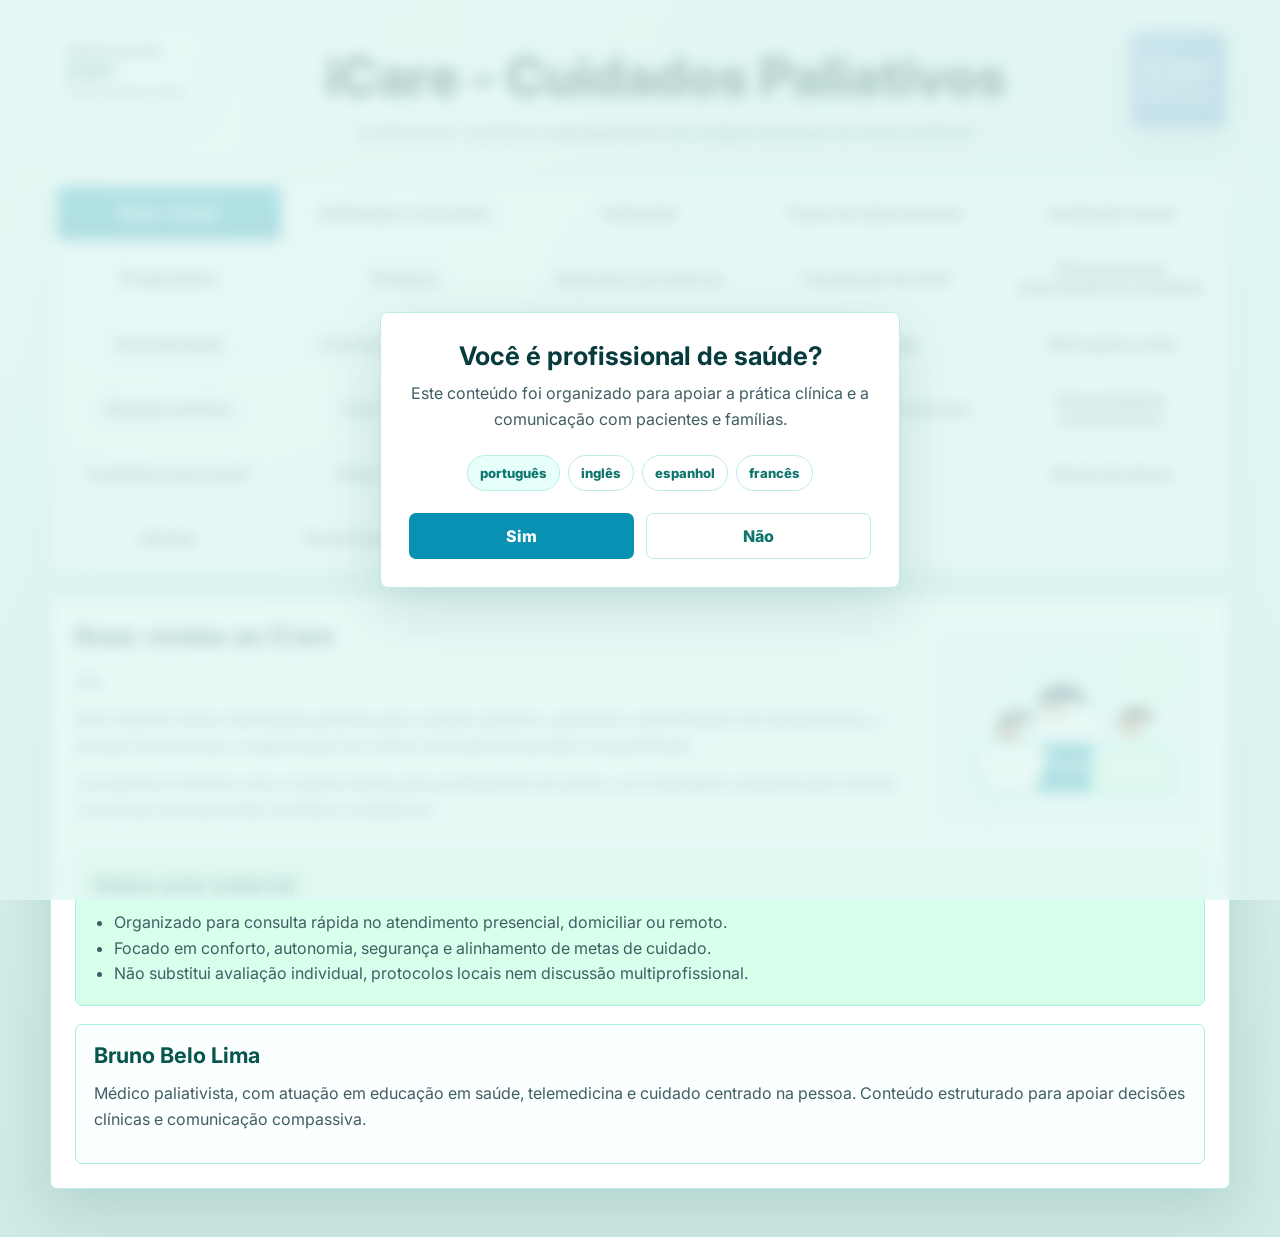
==== commit 2fe0f557: "Add files via upload" ====
--- a/index.html
+++ b/index.html
@@ -52,14 +52,29 @@
 
       <section class="tabs" aria-label="Seções do guia">
         <button class="tab-trigger active" type="button" data-tab="boas-vindas">Boas-vindas</button>
-        <button class="tab-trigger" type="button" data-tab="conceitos">Conceitos essenciais</button>
+        <button class="tab-trigger" type="button" data-tab="conceitos">Definição e conceitos</button>
+        <button class="tab-trigger" type="button" data-tab="indicacao">Indicação</button>
+        <button class="tab-trigger" type="button" data-tab="fases-adoecimento">Fases do adoecimento</button>
         <button class="tab-trigger" type="button" data-tab="avaliacao">Avaliação inicial</button>
+        <button class="tab-trigger" type="button" data-tab="prognostico">Prognóstico</button>
+        <button class="tab-trigger" type="button" data-tab="bioetica">Bioética</button>
+        <button class="tab-trigger" type="button" data-tab="aspectos-normativos">Aspectos normativos</button>
+        <button class="tab-trigger" type="button" data-tab="tomada-decisao">Tomada de decisão</button>
+        <button class="tab-trigger" type="button" data-tab="planejamento-antecipado">Planejamento antecipado de cuidados</button>
+        <button class="tab-trigger" type="button" data-tab="comunicacao">Comunicação</button>
         <button class="tab-trigger" type="button" data-tab="sintomas">Controle de sintomas</button>
-        <button class="tab-trigger" type="button" data-tab="manejo-dor">Dor</button>
-        <button class="tab-trigger" type="button" data-tab="comunicacao">Comunicação</button>
+        <button class="tab-trigger" type="button" data-tab="prescricao">Prescrição</button>
+        <button class="tab-trigger" type="button" data-tab="depressao">Depressão</button>
+        <button class="tab-trigger" type="button" data-tab="alteracoes-orais">Alterações orais</button>
+        <button class="tab-trigger" type="button" data-tab="hipodermoclise">Hipodermóclise</button>
+        <button class="tab-trigger" type="button" data-tab="via-retal">Uso da via retal</button>
+        <button class="tab-trigger" type="button" data-tab="sonda-gastrostomia">Sonda nasoenteral / gastrostomia</button>
+        <button class="tab-trigger" type="button" data-tab="fim-de-vida">Cuidados de fim de vida</button>
+        <button class="tab-trigger" type="button" data-tab="comunidades-compassivas">Comunidades compassivas</button>
+        <button class="tab-trigger" type="button" data-tab="cuidados-pele">Cuidados com a pele</button>
         <button class="tab-trigger" type="button" data-tab="plano">Plano de cuidado</button>
         <button class="tab-trigger" type="button" data-tab="cuidador">Apoio ao cuidador</button>
-        <button class="tab-trigger" type="button" data-tab="luto">Luto e espiritualidade</button>
+        <button class="tab-trigger" type="button" data-tab="luto">Luto</button>
         <button class="tab-trigger" type="button" data-tab="urgencias">Sinais de alerta</button>
         <button class="tab-trigger" type="button" data-tab="equipe">Equipe</button>
         <button class="tab-trigger" type="button" data-tab="checklists">Documentos e checklists</button>
@@ -104,7 +119,7 @@
       </section>
 
       <section class="content-panel" id="conceitos" tabindex="0">
-        <h2>Conceitos essenciais</h2>
+        <h2>Definição e conceitos</h2>
         <p>
           Cuidados paliativos são uma abordagem de cuidado para pessoas com doenças graves ou ameaçadoras da vida,
           voltada à qualidade de vida, à prevenção e ao alívio do sofrimento físico, psicossocial e espiritual.<sup class="ref-call"><a href="#ref-conceitos-1">1</a></sup>
@@ -180,31 +195,500 @@
         </section>
       </section>
 
+      <section class="content-panel" id="indicacao" tabindex="0">
+        <h2>Indicação</h2>
+        <p>
+          A indicação de cuidados paliativos deve ser guiada por necessidades de cuidado, carga de sintomas,
+          sofrimento, fragilidade, trajetória da doença e necessidade de apoio à tomada de decisão. Em doenças que
+          ameaçam a continuidade da vida, a pergunta central é quais cuidados paliativos a pessoa necessita neste
+          momento.<sup class="ref-call"><a href="#ref-indicacao-1">1</a></sup><sup class="ref-call"><a href="#ref-indicacao-2">2</a></sup>
+        </p>
+        <div class="info-grid">
+          <article>
+            <h3>Quando indicar</h3>
+            <ul>
+              <li>Doença grave, progressiva, incurável ou ameaçadora da vida, independentemente do prognóstico exato.</li>
+              <li>Sintomas persistentes, sofrimento físico, psicológico, social ou espiritual com impacto funcional.</li>
+              <li>Declínio funcional, fragilidade, internações repetidas ou necessidade crescente de suporte.</li>
+              <li>Dúvidas sobre proporcionalidade terapêutica, preferências de cuidado ou planejamento futuro.</li>
+            </ul>
+          </article>
+          <article>
+            <h3>Qual cuidado precisa?</h3>
+            <ul>
+              <li>Cuidado paliativo primário: ações básicas realizadas pela equipe assistente.</li>
+              <li>Cuidado secundário ou terciário: apoio especializado quando há complexidade clínica, psicossocial, ética ou comunicacional.<sup class="ref-call"><a href="#ref-indicacao-3">3</a></sup></li>
+            </ul>
+          </article>
+          <article>
+            <h3>Critérios de prioridade</h3>
+            <ul>
+              <li>Dor ou outros sintomas de difícil controle.</li>
+              <li>Conflito decisório, sofrimento intenso ou comunicação difícil sobre prognóstico.</li>
+              <li>Cuidador sobrecarregado, baixa rede de apoio ou risco social.</li>
+              <li>Transições de cuidado complexas: alta hospitalar, internação recorrente ou atenção domiciliar.</li>
+            </ul>
+          </article>
+          <article>
+            <h3>Triagem</h3>
+            <ul>
+              <li>Ferramentas como <a href="https://www.spict.org.uk/the-spict/brazil/" target="_blank" rel="noreferrer">Supportive and Palliative Care Indicators Tool (SPICT-BR)</a> ajudam a reconhecer elegibilidade para abordagem paliativa.<sup class="ref-call"><a href="#ref-indicacao-4">4</a></sup></li>
+              <li>Associar ferramentas de triagem ao julgamento clínico, trajetória da doença, carga de sintomas e preferências da pessoa.</li>
+              <li>Triagem positiva deve acionar avaliação estruturada, planejamento de cuidado e definição do nível de apoio necessário.</li>
+            </ul>
+          </article>
+        </div>
+
+        <section class="references-panel" aria-labelledby="indicationReferencesTitle">
+          <button class="references-toggle" type="button" aria-expanded="false" aria-controls="indicationReferencesList">
+            <span id="indicationReferencesTitle">Referências</span>
+          </button>
+          <ol id="indicationReferencesList" hidden>
+            <li id="ref-indicacao-1">
+              World Health Organization. <a href="https://www.who.int/europe/news-room/fact-sheets/item/palliative-care" target="_blank" rel="noreferrer">Palliative care</a> [Internet]. Geneva: World Health Organization; [cited 2026 May 25].
+            </li>
+            <li id="ref-indicacao-2">
+              Carvalho RT, organizador. Manual de residência de cuidados paliativos. Barueri: Manole; 2018.
+            </li>
+            <li id="ref-indicacao-3">
+              von Gunten CF. <a href="https://doi.org/10.1001/jama.287.7.875" target="_blank" rel="noreferrer">Secondary and tertiary palliative care in US hospitals</a>. JAMA. 2002;287(7):875-81.
+            </li>
+            <li id="ref-indicacao-4">
+              Primary Palliative Care Research Group, University of Edinburgh. <a href="https://www.spict.org.uk/the-spict/brazil/" target="_blank" rel="noreferrer">Supportive and Palliative Care Indicators Tool: Brazil (SPICT-BR)</a> [Internet]. Edinburgh: University of Edinburgh; [cited 2026 May 25].
+            </li>
+          </ol>
+        </section>
+      </section>
+
+      <section class="content-panel" id="fases-adoecimento" tabindex="0">
+        <h2>Fases do adoecimento</h2>
+        <p>
+          Reconhecer a fase do adoecimento ajuda a ajustar metas, comunicação, local de cuidado, intensidade de exames
+          e prioridade de conforto. A trajetória clínica pode variar entre progressão oncológica, crises de
+          insuficiência orgânica e declínio lento por fragilidade ou demência.<sup class="ref-call"><a href="#ref-fases-1">1</a></sup><sup class="ref-call"><a href="#ref-fases-2">2</a></sup>
+        </p>
+
+        <div class="definition-grid">
+          <article class="definition-card">
+            <h3>Terminalidade</h3>
+            <ul>
+              <li>Período em que a doença é avançada, progressiva e incurável, com prognóstico limitado e necessidade de priorizar proporcionalidade terapêutica.<sup class="ref-call"><a href="#ref-fases-3">3</a></sup></li>
+              <li>Ainda pode haver meses ou anos de vida, com possibilidade de tratamentos modificadores proporcionais, reabilitação, controle de sintomas e planejamento antecipado.</li>
+              <li>O foco é alinhar metas, reconhecer valores, evitar intervenções desproporcionais e organizar continuidade do cuidado.</li>
+            </ul>
+          </article>
+          <article class="definition-card">
+            <h3>Fase final de vida</h3>
+            <ul>
+              <li>Período de maior declínio e aumento de necessidades, geralmente nas semanas ou meses que antecedem a morte.<sup class="ref-call"><a href="#ref-fases-1">1</a></sup></li>
+              <li>Pode haver piora funcional, internações recorrentes, menor resposta a tratamentos e necessidade de revisar local de cuidado e plano de conforto.</li>
+              <li>O cuidado deve antecipar sintomas, apoiar família e cuidador, revisar medicamentos e fortalecer comunicação sobre prognóstico e preferências.</li>
+            </ul>
+          </article>
+          <article class="definition-card">
+            <h3>Processo ativo de morte</h3>
+            <ul>
+              <li>Declínio funcional irreversível, perda de peso, fraqueza intensa e maior sonolência.<sup class="ref-call"><a href="#ref-fases-4">4</a></sup></li>
+              <li>Desinteresse por alimentos e líquidos, disfagia, dificuldade para deglutir medicamentos e débito urinário reduzido.</li>
+              <li>Delirium refratário, alterações respiratórias, pele fria, mudança de coloração e necessidade de conforto prioritário.</li>
+            </ul>
+          </article>
+        </div>
+
+        <section class="references-panel" aria-labelledby="phasesReferencesTitle">
+          <button class="references-toggle" type="button" aria-expanded="false" aria-controls="phasesReferencesList">
+            <span id="phasesReferencesTitle">Referências</span>
+          </button>
+          <ol id="phasesReferencesList" hidden>
+            <li id="ref-fases-1">
+              Murray SA, Kendall M, Boyd K, Sheikh A. <a href="https://doi.org/10.1136/bmj.330.7498.1007" target="_blank" rel="noreferrer">Illness trajectories and palliative care</a>. BMJ. 2005;330(7498):1007-11.
+            </li>
+            <li id="ref-fases-2">
+              Geijteman ECT, Kuip EJM, Oskam J, Lees D, Bruera E. <a href="https://doi.org/10.1136/bmj-2023-076625" target="_blank" rel="noreferrer">Illness trajectories of incurable solid cancers</a>. BMJ. 2024;384:e076625.
+            </li>
+            <li id="ref-fases-3">
+              Moritz RD, organizadora. Conflitos bioéticos do viver e do morrer. Brasília: Conselho Federal de Medicina; 2011.
+            </li>
+            <li id="ref-fases-4">
+              Cherny NI, Fallon MT, Kaasa S, Portenoy RK, Currow DC, editors. Oxford textbook of palliative medicine. 5th ed. Oxford: Oxford University Press; 2015.
+            </li>
+          </ol>
+        </section>
+      </section>
+
       <section class="content-panel" id="avaliacao" tabindex="0">
         <h2>Avaliação inicial</h2>
-        <p>Uma boa avaliação organiza problemas, prioridades e riscos antes de propor condutas.</p>
+        <p>
+          A avaliação inicial organiza a biografia, a trajetória da doença, os sintomas, a funcionalidade, o sofrimento,
+          a rede de apoio, os riscos imediatos e as preferências de cuidado antes de propor condutas.<sup class="ref-call"><a href="#ref-avaliacao-1">1</a></sup><sup class="ref-call"><a href="#ref-avaliacao-2">2</a></sup>
+        </p>
+
         <div class="two-column">
           <div class="mint-box compact">
-            <h3>Mapear necessidades</h3>
-            <ul>
+            <h3>Anamnese e biografia</h3>
+            <ul>
+              <li>Nome, idade, estado civil, filhos, profissão, local de nascimento e residência.</li>
+              <li>Com quem reside, cuidador principal, religião/espiritualidade, o que gosta de fazer e o que dá sentido à vida.<sup class="ref-call"><a href="#ref-avaliacao-1">1</a></sup></li>
               <li>Diagnóstico, trajetória da doença e tratamentos em curso.</li>
-              <li>Sintomas atuais, intensidade, impacto funcional e gatilhos.</li>
-              <li>Rede de apoio, cuidador principal e condições do domicílio.</li>
+              <li>Medicações em uso, alergias, complicações prévias, internações recentes e tratamentos suspensos ou em curso.</li>
             </ul>
           </div>
           <div class="mint-box compact">
-            <h3>Alinhar metas</h3>
-            <ul>
-              <li>O que a pessoa compreende sobre sua condição.</li>
-              <li>O que é mais importante preservar neste momento.</li>
-              <li>Preferências sobre local de cuidado, internações e intervenções.</li>
-            </ul>
-          </div>
-        </div>
+            <h3>Sintomas e sofrimento</h3>
+            <ul>
+              <li>Investigar dor, dispneia, náusea, fadiga, sono, apetite, humor, ansiedade e bem-estar.<sup class="ref-call"><a href="#ref-avaliacao-2">2</a></sup></li>
+              <li>Usar escala sistemática quando possível, como Edmonton Symptom Assessment System (ESAS).<sup class="ref-call"><a href="#ref-avaliacao-3">3</a></sup></li>
+              <li>Explorar sofrimento como ameaça à integridade da pessoa, incluindo corpo, relações, emoções, sentido e autonomia.<sup class="ref-call"><a href="#ref-avaliacao-4">4</a></sup></li>
+            </ul>
+          </div>
+        </div>
+
+        <div class="info-grid">
+          <article>
+            <h3>Exame físico</h3>
+            <ul>
+              <li>Criar ambiente tranquilo, privativo e com mínima exposição ou estímulo doloroso.</li>
+              <li>Pesquisar sinais de progressão: caquexia, sonolência, lesão por pressão, alterações respiratórias e sinais de desconforto.</li>
+              <li>Examinar pele, cavidade oral, hidratação, ostomias, feridas, mobilidade, risco de queda e sinais não verbais de dor.</li>
+            </ul>
+          </article>
+          <article>
+            <h3>Exames proporcionais</h3>
+            <ul>
+              <li>Solicitar exames laboratoriais, imagem, biópsias ou avaliações especializadas apenas quando mudarem tratamento, diagnóstico, planejamento ou conforto.</li>
+              <li>Pesar benefício contra desconforto, risco, deslocamento, custo, tempo e possibilidade real de decisão.</li>
+              <li>Evitar investigação automática quando o resultado não modificará a conduta ou aumentará sofrimento.</li>
+            </ul>
+          </article>
+          <article>
+            <h3>Comunicação inicial</h3>
+            <ul>
+              <li>Checar ciência do diagnóstico e prognóstico pela pessoa e, com consentimento, pela família.</li>
+              <li>Identificar preocupações prioritárias, como guarda de filhos, finanças, local de cuidado, dependência e despedidas.</li>
+              <li>Iniciar planejamento de diretivas antecipadas de vontade quando houver abertura e condição clínica para conversa.</li>
+            </ul>
+          </article>
+          <article>
+            <h3>Funcionalidade</h3>
+            <ul>
+              <li>Avaliar funcionalidade com Palliative Performance Scale (PPS), Eastern Cooperative Oncology Group (ECOG) ou Karnofsky Performance Scale (KPS), conforme contexto.</li>
+              <li>Registrar capacidade de deambular, autocuidado, atividade, ingesta, nível de consciência e dependência para atividades de vida diária.</li>
+              <li>Funcionalidade baixa ou declinante muda prognóstico, tolerância a tratamento modificador de doença e necessidade de suporte.</li>
+            </ul>
+          </article>
+        </div>
+
+        <div class="callout">
+          <strong>Primeira consulta:</strong>
+          <span>
+            Comece pelo que mais incomoda a pessoa hoje, identifique riscos imediatos, reconheça valores e preferências,
+            pactue uma meta realista, registre impressão clínica e combine quando reavaliar sintomas, função, segurança
+            e plano de cuidado.
+          </span>
+        </div>
+
+        <section class="references-panel" aria-labelledby="assessmentReferencesTitle">
+          <button class="references-toggle" type="button" aria-expanded="false" aria-controls="assessmentReferencesList">
+            <span id="assessmentReferencesTitle">Referências</span>
+          </button>
+          <ol id="assessmentReferencesList" hidden>
+            <li id="ref-avaliacao-1">
+              Carvalho RT, Parsons HA, organizadores. <a href="https://paliativo.org.br/biblioteca/09-09-2013_Manual_de_cuidados_paliativos_ANCP.pdf" target="_blank" rel="noreferrer">Manual de cuidados paliativos ANCP</a>. 2nd ed. São Paulo: Academia Nacional de Cuidados Paliativos; 2012.
+            </li>
+            <li id="ref-avaliacao-2">
+              Kelley AS, Morrison RS. <a href="https://doi.org/10.1056/NEJMra1404684" target="_blank" rel="noreferrer">Palliative care for the seriously ill</a>. N Engl J Med. 2015;373(8):747-55.
+            </li>
+            <li id="ref-avaliacao-3">
+              Regional Palliative Care Program, Edmonton Zone, Alberta Health Services. <a href="https://stage.virtualhospice.ca/en_US/For%2BProfessionals/Tools%2Bfor%2BPractice/Assessment%2Btools/ESAS_r_%2BEdmonton%2BSymptom%2BAssessment%2BSystem%2BRevised.aspx" target="_blank" rel="noreferrer">ESAS-r: Edmonton Symptom Assessment System Revised</a> [Internet]. Edmonton: Alberta Health Services; [cited 2026 May 25].
+            </li>
+            <li id="ref-avaliacao-4">
+              Cassell EJ. The nature of suffering and the goals of medicine. New York: Oxford University Press; 1991.
+            </li>
+          </ol>
+        </section>
+      </section>
+
+      <section class="content-panel" id="prognostico" tabindex="0">
+        <h2>Prognóstico</h2>
+        <p>
+          A avaliação prognóstica em cuidados paliativos combina trajetória da doença, funcionalidade, carga de sintomas,
+          achados clínicos, exames proporcionais e percepção da equipe. O objetivo não é prever uma data exata, mas
+          estimar probabilidades de desfechos, orientar decisões, preparar a pessoa e alinhar intensidade de cuidado.<sup class="ref-call"><a href="#ref-prognostico-1">1</a></sup><sup class="ref-call"><a href="#ref-prognostico-2">2</a></sup><sup class="ref-call"><a href="#ref-prognostico-3">3</a></sup>
+        </p>
+
+        <div class="mint-box compact-card">
+          <h3>Tipos de prognóstico</h3>
+          <ul>
+            <li>Expectativa de vida: dias, semanas, meses ou anos.</li>
+            <li>Curso da doença: progressão, recorrência, resposta terapêutica, estabilidade ou cura quando aplicável.</li>
+            <li>Desfechos relevantes: sintomas, complicações, qualidade de vida, local de cuidado, custos, independência e funcionalidade.<sup class="ref-call"><a href="#ref-prognostico-3">3</a></sup></li>
+          </ul>
+        </div>
+
+        <div class="mint-box">
+          <h3>Roteiro de 10 passos para melhor prognosticação</h3>
+          <ol class="steps">
+            <li><strong>Doença:</strong> iniciar por diagnóstico, estágio, história natural e estatísticas de sobrevida aplicáveis.</li>
+            <li><strong>Funcionalidade:</strong> avaliar trajetória do performance status com PPS, KPS, ECOG ou ferramenta equivalente.</li>
+            <li><strong>Dados clínicos:</strong> integrar exame físico, sintomas, sinais de declínio e marcadores laboratoriais relacionados ao prognóstico.</li>
+            <li><strong>Ferramentas:</strong> usar <a href="https://eprognosis.ucsf.edu/calculators.php" target="_blank" rel="noreferrer">escores compatíveis</a> com doença, fase e cenário assistencial quando ajudarem a decisão.</li>
+            <li><strong>Julgamento:</strong> ajustar a estimativa clínica considerando coerência dos dados, risco de viés otimista e pergunta-surpresa: “Eu ficaria surpreso se esta pessoa falecesse nos próximos 12 meses?”.</li>
+            <li><strong>Centralidade:</strong> perguntar o que a pessoa e a família querem saber e quais objetivos importam agora.</li>
+            <li><strong>Explicação:</strong> comunicar probabilidades em faixas de tempo, evitando precisão falsa.</li>
+            <li><strong>Limitações:</strong> explicitar incertezas, exceções e possibilidade de mudanças rápidas.</li>
+            <li><strong>Revisão:</strong> reavaliar prognóstico quando houver nova internação, infecção, perda funcional, sintoma novo ou mudança de tratamento.</li>
+            <li><strong>Acompanhamento:</strong> manter presença da equipe, controle de sintomas e planejamento antecipado mesmo quando o prognóstico é incerto.<sup class="ref-call"><a href="#ref-prognostico-4">4</a></sup></li>
+          </ol>
+        </div>
+
+        <div class="callout">
+          <strong>Formulação prática:</strong>
+          <span>
+            Registre a melhor estimativa prognóstica, o grau de incerteza, os fatores que sustentam a impressão e quais
+            mudanças clínicas devem levar à revisão do plano. Inclua também o que foi comunicado, para quem, e quais
+            decisões foram alinhadas.
+          </span>
+        </div>
+
+        <section class="references-panel" aria-labelledby="prognosisReferencesTitle">
+          <button class="references-toggle" type="button" aria-expanded="false" aria-controls="prognosisReferencesList">
+            <span id="prognosisReferencesTitle">Referências</span>
+          </button>
+          <ol id="prognosisReferencesList" hidden>
+            <li id="ref-prognostico-1">
+              Kelley AS, Morrison RS. <a href="https://doi.org/10.1056/NEJMra1404684" target="_blank" rel="noreferrer">Palliative care for the seriously ill</a>. N Engl J Med. 2015;373(8):747-55.
+            </li>
+            <li id="ref-prognostico-2">
+              Murray SA, Kendall M, Boyd K, Sheikh A. <a href="https://doi.org/10.1136/bmj.330.7498.1007" target="_blank" rel="noreferrer">Illness trajectories and palliative care</a>. BMJ. 2005;330(7498):1007-11.
+            </li>
+            <li id="ref-prognostico-3">
+              Cherny NI, Fallon MT, Kaasa S, Portenoy RK, Currow DC, editors. Oxford textbook of palliative medicine. 6th ed. Oxford: Oxford University Press; 2021.
+            </li>
+            <li id="ref-prognostico-4">
+              Downing M. <a href="https://www.virtualhospice.ca/en_US/Main%2BSite%2BNavigation/Home/For%2BProfessionals/For%2BProfessionals/Tools%2Bfor%2BPractice/Assessment%2Btools/Ten%2BSteps%2Bto%2BBetter%2BPrognostication.aspx" target="_blank" rel="noreferrer">Ten steps to better prognostication</a> [Internet]. Victoria: Victoria Hospice Society; 2009 [cited 2026 May 25].
+            </li>
+          </ol>
+        </section>
+      </section>
+
+      <section class="content-panel" id="bioetica" tabindex="0">
+        <h2>Bioética</h2>
+        <p>
+          Decisões em cuidados paliativos devem articular autonomia, beneficência, não maleficência,
+          justiça, veracidade, proporcionalidade e cuidado contínuo. O objetivo é proteger a pessoa,
+          aliviar sofrimento e evitar tanto abandono quanto intervenções sem benefício proporcional.<sup class="ref-call"><a href="#ref-bioetica-1">1</a></sup>
+        </p>
+
+        <div class="info-grid">
+          <article>
+            <h3>Princípios práticos</h3>
+            <ul>
+              <li><strong>Autonomia:</strong> reconhecer valores, preferências, compreensão e direito de participar das decisões.</li>
+              <li><strong>Beneficência e não maleficência:</strong> buscar benefício real, aliviar sofrimento e evitar intervenções que só prolongam dano.</li>
+              <li><strong>Justiça:</strong> garantir acesso proporcional, cuidado equânime e uso responsável de recursos.</li>
+              <li><strong>Veracidade e confiança:</strong> oferecer informação suficiente para decisão livre, respeitando também pessoas que preferem receber informação em etapas.<sup class="ref-call"><a href="#ref-bioetica-2">2</a></sup></li>
+            </ul>
+          </article>
+          <article class="definition-card">
+            <h3>Condutas a diferenciar</h3>
+            <ul>
+              <li><strong>Ortotanásia:</strong> permitir curso natural da doença com cuidado ativo de conforto e alívio de sofrimento.</li>
+              <li><strong>Distanásia:</strong> prolongar artificialmente o processo de morrer com intervenções desproporcionais ou fúteis.</li>
+              <li><strong>Eutanásia:</strong> abreviar intencionalmente a vida, conduta vedada pelo Código de Ética Médica.<sup class="ref-call"><a href="#ref-bioetica-1">1</a></sup></li>
+              <li><strong>Cuidado paliativo:</strong> cuidado ativo, contínuo e integral, não abandono terapêutico.</li>
+            </ul>
+          </article>
+        </div>
+
+        <section class="references-panel" aria-labelledby="bioethicsReferencesTitle">
+          <button class="references-toggle" type="button" aria-expanded="false" aria-controls="bioethicsReferencesList">
+            <span id="bioethicsReferencesTitle">Referências</span>
+          </button>
+          <ol id="bioethicsReferencesList" hidden>
+            <li id="ref-bioetica-1">
+              Conselho Federal de Medicina. <a href="https://sistemas.cfm.org.br/normas/visualizar/resolucoes/BR/2018/2217" target="_blank" rel="noreferrer">Resolução CFM nº 2.217/2018: Código de Ética Médica</a> [Internet]. Brasília: CFM; 2018 [cited 2026 May 25].
+            </li>
+            <li id="ref-bioetica-2">
+              Macauley RC. Ethics in palliative care: a complete guide. New York: Oxford University Press; 2018.
+            </li>
+          </ol>
+        </section>
+      </section>
+
+      <section class="content-panel" id="aspectos-normativos" tabindex="0">
+        <h2>Aspectos normativos</h2>
+        <p>
+          No Brasil, o Código de Ética Médica orienta que, em doença incurável e terminal, sejam oferecidos
+          cuidados paliativos disponíveis, evitando ações diagnósticas ou terapêuticas inúteis ou obstinadas
+          e considerando a vontade da pessoa ou de seu representante legal.<sup class="ref-call"><a href="#ref-aspectos-1">1</a></sup>
+        </p>
+
+        <div class="info-grid">
+          <article>
+            <h3>Proporcionalidade terapêutica</h3>
+            <ul>
+              <li>Avaliar se exame, procedimento ou tratamento tem chance razoável de benefício para a meta de cuidado atual.</li>
+              <li>Considerar risco, desconforto, tempo, deslocamento, impacto familiar, reversibilidade e preferência da pessoa.</li>
+              <li>Em fase terminal de enfermidade grave e incurável, é eticamente permitido limitar ou suspender procedimentos que apenas prolonguem a vida, garantindo alívio de sintomas e assistência integral.<sup class="ref-call"><a href="#ref-aspectos-2">2</a></sup></li>
+            </ul>
+          </article>
+          <article>
+            <h3>Diretivas antecipadas</h3>
+            <ul>
+              <li>São manifestações prévias da vontade da pessoa sobre cuidados e tratamentos que deseja ou não deseja receber quando estiver incapaz de expressar decisão de modo livre e autônomo.<sup class="ref-call"><a href="#ref-aspectos-3">3</a></sup></li>
+              <li>Podem incluir preferências sobre reanimação cardiopulmonar, ventilação mecânica, internação em Unidade de Terapia Intensiva (UTI), nutrição artificial, hidratação, antibióticos, sedação paliativa, local de cuidado e prioridades de conforto.</li>
+              <li>Devem ser discutidas preferencialmente quando a pessoa ainda tem capacidade decisória, em conversa proporcional ao prognóstico, aos valores pessoais e aos cenários clínicos previsíveis.</li>
+              <li>É recomendável identificar um representante para apoiar decisões futuras, especialmente quando houver perda de capacidade, conflito familiar ou necessidade de decisão urgente.</li>
+              <li>Quando comunicadas diretamente pela pessoa, devem ser registradas no prontuário, com descrição do contexto, participantes, capacidade decisória, preferências expressas e plano de revisão.<sup class="ref-call"><a href="#ref-aspectos-3">3</a></sup></li>
+              <li>O médico deve considerar as diretivas antecipadas no contexto da relação assistencial, mas elas não devem ser seguidas quando estiverem em desacordo com o Código de Ética Médica.<sup class="ref-call"><a href="#ref-aspectos-3">3</a></sup></li>
+              <li>Na ausência de diretivas, representante ou consenso familiar, a Resolução CFM 1.995/2012 prevê apoio de comitê de bioética, comissão de ética médica ou Conselhos de Medicina, quando necessário.<sup class="ref-call"><a href="#ref-aspectos-3">3</a></sup></li>
+            </ul>
+          </article>
+        </div>
+
+        <section class="references-panel" aria-labelledby="legalReferencesTitle">
+          <button class="references-toggle" type="button" aria-expanded="false" aria-controls="legalReferencesList">
+            <span id="legalReferencesTitle">Referências</span>
+          </button>
+          <ol id="legalReferencesList" hidden>
+            <li id="ref-aspectos-1">
+              Conselho Federal de Medicina. <a href="https://sistemas.cfm.org.br/normas/visualizar/resolucoes/BR/2018/2217" target="_blank" rel="noreferrer">Resolução CFM nº 2.217/2018: Código de Ética Médica</a> [Internet]. Brasília: CFM; 2018 [cited 2026 May 25].
+            </li>
+            <li id="ref-aspectos-2">
+              Conselho Federal de Medicina. <a href="https://sistemas.cfm.org.br/normas/visualizar/resolucoes/BR/2006/1805" target="_blank" rel="noreferrer">Resolução CFM nº 1.805/2006</a> [Internet]. Brasília: CFM; 2006 [cited 2026 May 25].
+            </li>
+            <li id="ref-aspectos-3">
+              Conselho Federal de Medicina. <a href="https://sistemas.cfm.org.br/normas/visualizar/resolucoes/BR/2012/1995" target="_blank" rel="noreferrer">Resolução CFM nº 1.995/2012: diretivas antecipadas de vontade</a> [Internet]. Brasília: CFM; 2012 [cited 2026 May 25].
+            </li>
+          </ol>
+        </section>
+      </section>
+
+      <section class="content-panel" id="tomada-decisao" tabindex="0">
+        <h2>Tomada de decisão</h2>
+        <p>
+          A tomada de decisão em cuidados paliativos deve combinar capacidade decisória, melhor interesse,
+          valores da pessoa, proporcionalidade, prognóstico e deliberação compartilhada.
+        </p>
+
+        <div class="definition-grid">
+          <article class="definition-card">
+            <h3>Capacidade e decisão substituta</h3>
+            <ul>
+              <li>Checar capacidade decisória para a decisão específica: compreensão, apreciação da situação, raciocínio e expressão de escolha.</li>
+              <li>Quando a pessoa não puder decidir, envolver representante legal/familiar e buscar decisão substituta alinhada a valores conhecidos.</li>
+              <li>Registrar participantes, informações fornecidas, dúvidas, riscos, benefícios, alternativas e decisão pactuada.</li>
+              <li>Pedidos de tratamento exigem análise técnica de benefício, dano e proporcionalidade; recusa informada de tratamento por pessoa capaz tem peso ético diferente de exigir intervenção sem indicação.<sup class="ref-call"><a href="#ref-tomada-1">1</a></sup></li>
+            </ul>
+          </article>
+          <article class="definition-card">
+            <h3>Pedidos e recusas</h3>
+            <ul>
+              <li>Respeitar autonomia não significa oferecer qualquer intervenção solicitada quando ela é fútil, prejudicial ou desproporcional.</li>
+              <li>Quando há dano conhecido e desproporcional, a não maleficência justifica recusar ou adiar a intervenção.</li>
+              <li>Quando o benefício é incerto, mas possível, pode-se propor tentativa terapêutica com tempo, meta, critérios de sucesso e plano de suspensão.</li>
+            </ul>
+          </article>
+          <article class="definition-card">
+            <h3>Zona de penumbra</h3>
+            <ul>
+              <li>Entre a melhor decisão e a conduta deletéria pode existir uma zona de incerteza clínica e ética.</li>
+              <li>Nessa zona, considerar melhor interesse, limiar de dano, prognóstico, sofrimento, valores da pessoa e reversibilidade da intervenção.<sup class="ref-call"><a href="#ref-tomada-2">2</a></sup></li>
+              <li>Quanto maior a incerteza, maior a necessidade de deliberação compartilhada, registro claro e reavaliação em curto prazo.</li>
+            </ul>
+          </article>
+          <article class="definition-card">
+            <h3>Conflitos e desacordos</h3>
+            <ul>
+              <li>Revisar fatos clínicos, prognóstico, metas de cuidado e compreensão da família antes de concluir que há conflito.</li>
+              <li>Usar reunião familiar, segunda opinião, equipe multiprofissional, comissão de ética ou comitê de bioética quando disponível.</li>
+              <li>Na ausência de diretivas, representante, familiares disponíveis ou consenso, a Resolução CFM 1.995/2012 prevê apoio de comitê de bioética, comissão de ética médica ou Conselhos de Medicina quando necessário.<sup class="ref-call"><a href="#ref-tomada-3">3</a></sup></li>
+              <li>Evitar abandono: manter cuidado, comunicação, controle de sintomas e presença da equipe durante a deliberação.<sup class="ref-call"><a href="#ref-tomada-4">4</a></sup></li>
+            </ul>
+          </article>
+        </div>
+
+        <div class="callout">
+          <strong>Boa prática:</strong>
+          <span>
+            Antes de decidir por limitar, suspender ou iniciar intervenção de alto impacto, registre a meta de cuidado,
+            a proporcionalidade, a vontade da pessoa ou representante, a equipe envolvida e o plano de conforto.
+          </span>
+        </div>
+
+        <section class="references-panel" aria-labelledby="decisionReferencesTitle">
+          <button class="references-toggle" type="button" aria-expanded="false" aria-controls="decisionReferencesList">
+            <span id="decisionReferencesTitle">Referências</span>
+          </button>
+          <ol id="decisionReferencesList" hidden>
+            <li id="ref-tomada-1">
+              Macauley RC. Ethics in palliative care: a complete guide. New York: Oxford University Press; 2018.
+            </li>
+            <li id="ref-tomada-2">
+              Krick JA, Hogue JS, Reese TR, Studer MA. <a href="https://doi.org/10.1542/peds.2020-0818E" target="_blank" rel="noreferrer">Uncertainty: an uncomfortable companion to decision-making for infants</a>. Pediatrics. 2020;146(Suppl 1):S13-7.
+            </li>
+            <li id="ref-tomada-3">
+              Conselho Federal de Medicina. <a href="https://sistemas.cfm.org.br/normas/visualizar/resolucoes/BR/2012/1995" target="_blank" rel="noreferrer">Resolução CFM nº 1.995/2012: diretivas antecipadas de vontade</a> [Internet]. Brasília: CFM; 2012 [cited 2026 May 25].
+            </li>
+            <li id="ref-tomada-4">
+              Conselho Federal de Medicina. <a href="https://sistemas.cfm.org.br/normas/visualizar/resolucoes/BR/2018/2217" target="_blank" rel="noreferrer">Resolução CFM nº 2.217/2018: Código de Ética Médica</a> [Internet]. Brasília: CFM; 2018 [cited 2026 May 25].
+            </li>
+          </ol>
+        </section>
+      </section>
+
+      <section class="content-panel" id="planejamento-antecipado" tabindex="0">
+        <h2>Planejamento antecipado de cuidados</h2>
+        <p>
+          O planejamento antecipado de cuidados organiza conversas sobre valores, preferências, limites terapêuticos,
+          representantes e prioridades de cuidado antes de situações de urgência ou perda de capacidade decisória.
+        </p>
+
+        <div class="info-grid">
+          <article>
+            <h3>Diretivas antecipadas</h3>
+            <ul>
+              <li>Registrar desejos prévios sobre cuidados e tratamentos que a pessoa quer ou não quer receber se perder capacidade de expressar vontade.</li>
+              <li>Identificar representante designado, valores centrais, limites terapêuticos, preferências de local de cuidado e prioridades de conforto.</li>
+              <li>A Resolução CFM 1.995/2012 orienta o médico a considerar as diretivas antecipadas no contexto da relação assistencial.<sup class="ref-call"><a href="#ref-planejamento-1">1</a></sup></li>
+            </ul>
+          </article>
+          <article>
+            <h3>Conversas de cuidado</h3>
+            <ul>
+              <li>Abordar experiências prévias de adoecimento, internação, UTI, filmes, histórias familiares e valores sobre qualidade de vida.</li>
+              <li>Perguntar como a pessoa imagina o futuro, o que considera inaceitável e quem deve participar das decisões.</li>
+              <li>O planejamento pode ocorrer em mais de uma conversa e não depende de modelo único de documento.<sup class="ref-call"><a href="#ref-planejamento-2">2</a></sup></li>
+            </ul>
+          </article>
+        </div>
+
+        <div class="callout">
+          <strong>Boa prática:</strong>
+          <span>
+            Registrar preferências em prontuário, atualizar o plano quando o quadro muda e alinhar equipe, pessoa e família
+            sobre o que fazer diante de intercorrências previsíveis.
+          </span>
+        </div>
+
+        <section class="references-panel" aria-labelledby="planningReferencesTitle">
+          <button class="references-toggle" type="button" aria-expanded="false" aria-controls="planningReferencesList">
+            <span id="planningReferencesTitle">Referências</span>
+          </button>
+          <ol id="planningReferencesList" hidden>
+            <li id="ref-planejamento-1">
+              Conselho Federal de Medicina. <a href="https://sistemas.cfm.org.br/normas/visualizar/resolucoes/BR/2012/1995" target="_blank" rel="noreferrer">Resolução CFM nº 1.995/2012: diretivas antecipadas de vontade</a> [Internet]. Brasília: CFM; 2012 [cited 2026 May 25].
+            </li>
+            <li id="ref-planejamento-2">
+              Rocha Tardelli N, Neves Forte D, de Oliveira Vidal EI. <a href="https://pubmed.ncbi.nlm.nih.gov/37380546/" target="_blank" rel="noreferrer">Advance care planning in Brazil</a>. Z Evid Fortbild Qual Gesundhwes. 2023;180:43-9.
+            </li>
+          </ol>
+        </section>
       </section>
 
       <section class="content-panel" id="sintomas" tabindex="0">
         <h2>Controle de sintomas</h2>
+        <div class="subtabs symptom-tabs" aria-label="Subabas de controle de sintomas"></div>
         <p>O manejo deve combinar avaliação sistemática, medidas não farmacológicas, prescrição segura e reavaliação.</p>
         <div class="table-wrap">
           <table>
@@ -236,6 +720,1154 @@
         </div>
       </section>
 
+      <section class="content-panel" id="prescricao" tabindex="0">
+        <h2>Prescrição</h2>
+        <p>
+          Ferramenta para organizar uma proposta de prescrição sintomática. Selecione via, sintomas, intensidade,
+          medidas não farmacológicas e opções farmacológicas para gerar um resumo estruturado.
+        </p>
+
+        <div class="prescription-tool">
+          <div class="prescription-controls">
+            <fieldset class="question-card prescription-step" data-prescription-step="route">
+              <legend><span>1</span> Via de administração</legend>
+              <div class="segmented-control multi" data-prescription-group="route">
+                <button class="segment active" type="button" data-value="oral">Oral</button>
+                <button class="segment" type="button" data-value="subcutaneous">Subcutânea</button>
+                <button class="segment" type="button" data-value="rectal">Retal</button>
+                <button class="segment" type="button" data-value="tube">Sonda/Gastrostomia</button>
+              </div>
+            </fieldset>
+
+            <fieldset class="question-card prescription-step locked-step" data-prescription-step="symptoms" aria-disabled="true">
+              <legend><span>2</span> Sintomas</legend>
+              <div class="prescription-symptom-picker">
+                <select id="prescriptionSymptomSelect" aria-label="Selecionar sintoma">
+                  <option value="pain">Dor</option>
+                  <option value="dyspnea">Dispneia</option>
+                  <option value="cough">Tosse</option>
+                  <option value="nauseaVomiting">Náuseas/vômitos</option>
+                  <option value="constipation">Constipação</option>
+                  <option value="diarrhea">Diarreia</option>
+                  <option value="anxiety">Ansiedade</option>
+                  <option value="delirium">Delirium</option>
+                  <option value="secretions">Secreções/sororoca</option>
+                  <option value="fatigue">Fadiga</option>
+                  <option value="anorexiaCachexia">Anorexia-caquexia</option>
+                </select>
+                <button class="secondary-button compact-button" type="button" id="addPrescriptionSymptom">Adicionar sintoma</button>
+              </div>
+              <div class="prescription-selected-symptoms" id="prescriptionSelectedSymptoms">
+                <p class="empty-state">Nenhum sintoma selecionado.</p>
+              </div>
+              <div class="prescription-pain-types" id="prescriptionPainTypes" hidden>
+                <strong>Tipo de dor</strong>
+                <label><input type="checkbox" data-prescription-pain-type="somatic" /> Nociceptiva somática</label>
+                <label><input type="checkbox" data-prescription-pain-type="visceral" /> Nociceptiva visceral</label>
+                <label><input type="checkbox" data-prescription-pain-type="neuropathic" /> Neuropática</label>
+                <label><input type="checkbox" data-prescription-pain-type="nociplastic" /> Nociplástica</label>
+              </div>
+              <div class="prescription-symptom-types" id="prescriptionCoughTypes" hidden>
+                <strong>Tipo de tosse</strong>
+                <label><input type="checkbox" data-prescription-cough-type="productive" /> Com secreção</label>
+                <label><input type="checkbox" data-prescription-cough-type="dry" /> Sem secreção</label>
+                <label><input type="checkbox" data-prescription-cough-type="refractory" /> Refratária</label>
+              </div>
+            </fieldset>
+
+            <fieldset class="question-card prescription-step locked-step" data-prescription-step="intensity" aria-disabled="true">
+              <legend><span>3</span> Intensidade</legend>
+              <div class="prescription-intensity-list" id="prescriptionIntensityList">
+                <p class="empty-state">Selecione sintomas para definir a intensidade de cada um.</p>
+              </div>
+            </fieldset>
+
+            <fieldset class="question-card prescription-step locked-step" data-prescription-step="nonpharm" aria-disabled="true">
+              <legend><span>4</span> Condutas não farmacológicas</legend>
+              <div class="prescription-nonpharm-options" id="prescriptionNonpharmOptions">
+                <p class="empty-state">Defina a intensidade de cada sintoma para gerar sugestões não farmacológicas.</p>
+              </div>
+            </fieldset>
+
+            <fieldset class="question-card prescription-step locked-step" data-prescription-step="medications" aria-disabled="true">
+              <legend><span>5</span> Condutas farmacológicas</legend>
+              <div class="prescription-med-options" id="prescriptionMedOptions"></div>
+            </fieldset>
+          </div>
+
+          <aside class="pain-result prescription-result locked-step" data-prescription-step="summary" aria-live="polite" aria-disabled="true">
+            <span class="result-kicker">Resumo gerado</span>
+            <h3 id="prescriptionResultTitle">Selecione sintomas para gerar a prescrição</h3>
+            <div class="prescription-summary" id="prescriptionSummary">
+              Escolha pelo menos um sintoma. As opções farmacológicas aparecerão conforme a combinação escolhida.
+            </div>
+            <button class="secondary-button compact-button" type="button" id="copyPrescription">Copiar resumo</button>
+          </aside>
+        </div>
+
+        <div class="callout">
+          <strong>Uso clínico:</strong>
+          <span>O resumo não substitui avaliação médica, checagem de alergias, função renal/hepática, interações, contraindicações, disponibilidade e protocolos locais.</span>
+        </div>
+      </section>
+
+      <section class="content-panel" id="tosse" tabindex="0">
+        <h2>Tosse</h2>
+
+        <div class="subtabs" aria-label="Subseções da aba Tosse">
+          <button class="subtab-trigger active" type="button" data-cough-subtab="visao-geral-tosse">Visão geral</button>
+          <button class="subtab-trigger" type="button" data-cough-subtab="fluxo-tosse">Fluxo decisório</button>
+        </div>
+
+        <div class="cough-subpanel active" id="visao-geral-tosse" tabindex="0">
+          <p>
+            A tosse em cuidados paliativos pode ter causa tumoral, infecciosa, inflamatória, medicamentosa ou mecânica.
+            A abordagem deve considerar se a tosse é produtiva ou irritativa, se é eficaz, quanto interfere no sono,
+            na dor, na fadiga e na dispneia, e se há causas reversíveis proporcionais à meta de cuidado.<sup class="ref-call"><a href="#ref-tosse-1">1</a></sup>
+          </p>
+
+          <div class="info-grid">
+            <article>
+              <h3>Avaliação</h3>
+              <ul>
+                <li>Pode piorar dor torácica ou abdominal, sono, fadiga, dispneia, vômitos, síncope, incontinência urinária e risco de fratura de costelas.</li>
+                <li>Avaliar se há secreção, tosse irritativa, tabagismo, medicamentos em uso, postura, horário de piora e eficácia da tosse.</li>
+                <li>Considerar fisioterapia quando houver tosse ineficaz, acúmulo de secreções ou necessidade de higiene brônquica.</li>
+              </ul>
+            </article>
+            <article>
+              <h3>Causas de tosse</h3>
+              <ul>
+                <li>Tumor endobrônquico, derrame pleural, obstrução de via aérea, linfangite carcinomatosa, pneumonite por radiação ou quimioterapia.</li>
+                <li>Infecção pulmonar, bronquiectasia, asma, refluxo gastroesofágico, gotejamento pós-nasal e fístula traqueoesofágica.</li>
+                <li>Revisar fármacos, incluindo inibidores da enzima conversora de angiotensina (IECA), quando houver tosse persistente.</li>
+              </ul>
+            </article>
+          </div>
+
+        </div>
+
+        <div class="cough-subpanel" id="fluxo-tosse" tabindex="0">
+          <p>
+            Fluxo de apoio para organizar avaliação e conduta inicial da tosse em cuidados paliativos. Use conforme
+            meta de cuidado, reversibilidade esperada, conforto, segurança e protocolos locais.<sup class="ref-call"><a href="#ref-tosse-1">1</a></sup><sup class="ref-call"><a href="#ref-tosse-2">2</a></sup>
+          </p>
+
+          <div class="pain-tool pain-step" aria-label="Passo 1 - Pesquisar sinais de alerta na tosse">
+            <div class="step-heading">
+              <span>1</span>
+              <h3>Pesquisar sinais de alerta</h3>
+            </div>
+            <div class="pain-controls">
+              <fieldset>
+                <div class="alert-checklist">
+                  <label class="no-red-flags-option"><input type="checkbox" data-no-cough-alerts /> <strong>Sem sinais de alerta.</strong></label>
+                  <label><input type="checkbox" data-cough-alert="hemoptysis" /> Hemoptise moderada/importante ou sangramento novo associado à tosse.</label>
+                  <label><input type="checkbox" data-cough-alert="respiratoryDistress" /> Dispneia intensa, estridor, cianose, queda de saturação ou exaustão respiratória.</label>
+                  <label><input type="checkbox" data-cough-alert="infection" /> Febre, imunossupressão, secreção purulenta, piora sistêmica ou suspeita de pneumonia.</label>
+                  <label><input type="checkbox" data-cough-alert="aspiration" /> Engasgos, disfagia, tosse durante alimentação ou suspeita de broncoaspiração.</label>
+                  <label><input type="checkbox" data-cough-alert="chestPain" /> Dor torácica nova, síncope, taquicardia importante ou suspeita de tromboembolismo.</label>
+                </div>
+              </fieldset>
+            </div>
+          </div>
+
+          <div class="intensity-step cough-step locked-step" data-requires-cough-step-one aria-label="Passo 2 - Característica predominante da tosse" aria-disabled="true">
+            <div class="step-heading">
+              <span>2</span>
+              <h3>Característica predominante</h3>
+            </div>
+            <div class="segmented-control multi" data-cough-group="type">
+              <button class="segment active" type="button" data-value="productive">Produtiva</button>
+              <button class="segment" type="button" data-value="dry">Seca/irritativa</button>
+              <button class="segment" type="button" data-value="secretions">Secreção excessiva</button>
+              <button class="segment" type="button" data-value="refractory">Refratária</button>
+            </div>
+          </div>
+
+          <div class="cough-step locked-step" data-requires-cough-step-one aria-label="Passo 3 - Fatores associados à tosse" aria-disabled="true">
+            <div class="step-heading">
+              <span>3</span>
+              <h3>Fatores associados</h3>
+            </div>
+            <div class="alert-checklist">
+              <label><input type="checkbox" data-cough-factor="ineffective" /> Tosse ineficaz, fraqueza, acúmulo de secreção ou necessidade de higiene brônquica.</label>
+              <label><input type="checkbox" data-cough-factor="bronchospasm" /> Sibilos, asma, doença pulmonar obstrutiva crônica ou broncoespasmo provável.</label>
+              <label><input type="checkbox" data-cough-factor="refluxPostnasal" /> Refluxo gastroesofágico, gotejamento pós-nasal ou piora ao deitar.</label>
+              <label><input type="checkbox" data-cough-factor="acei" /> Uso de inibidor da enzima conversora de angiotensina (IECA).</label>
+              <label><input type="checkbox" data-cough-factor="tumorPleural" /> Tumor endobrônquico, derrame pleural, obstrução de via aérea ou linfangite carcinomatosa.</label>
+            </div>
+          </div>
+
+          <aside class="pain-result cough-result cough-step locked-step" data-requires-cough-step-one aria-live="polite" aria-label="Passo 4 - Próximo passo sugerido para tosse" aria-disabled="true">
+            <div class="step-heading">
+              <span>4</span>
+              <h3>Próximo passo sugerido</h3>
+            </div>
+            <span class="result-kicker">Conduta</span>
+            <h3 id="coughResultTitle">Pesquise sinais de alerta para iniciar</h3>
+            <p id="coughResultText">Selecione uma resposta no passo 1 antes de avançar para a característica predominante e a conduta sugerida.</p>
+            <ul id="coughResultActions">
+              <li>Marque um ou mais sinais de alerta, se presentes.</li>
+              <li>Se nenhum alerta for identificado, marque essa opção para liberar os próximos passos.</li>
+            </ul>
+          </aside>
+        </div>
+
+        <section class="references-panel" aria-labelledby="coughReferencesTitle">
+          <button class="references-toggle" type="button" aria-expanded="false" aria-controls="coughReferencesList">
+            <span id="coughReferencesTitle">Referências</span>
+          </button>
+          <ol id="coughReferencesList" hidden>
+            <li id="ref-tosse-1">
+              Simon ST, Higginson IJ, Benalia H, Gysels M, Murtagh FEM, Spicer J, et al. <a href="https://pmc.ncbi.nlm.nih.gov/articles/PMC3782037/" target="_blank" rel="noreferrer">Shortness of breath and cough in patients in palliative care</a>. Dtsch Arztebl Int. 2012;109(51-52):863-70.
+            </li>
+            <li id="ref-tosse-2">
+              Brasil. Ministério da Saúde. <a href="https://bvsms.saude.gov.br/bvs/publicacoes/manual_cuidados_paliativos.pdf" target="_blank" rel="noreferrer">Manual de cuidados paliativos</a> [Internet]. Brasília: Ministério da Saúde; 2020 [cited 2026 May 25].
+            </li>
+          </ol>
+        </section>
+      </section>
+
+      <section class="content-panel" id="dispneia" tabindex="0">
+        <h2>Dispneia</h2>
+
+        <div class="subtabs" aria-label="Subseções da aba Dispneia">
+          <button class="subtab-trigger active" type="button" data-dyspnea-subtab="tipos-dispneia">Tipos de dispneia</button>
+          <button class="subtab-trigger" type="button" data-dyspnea-subtab="intensidade-dispneia">Intensidade de dispneia</button>
+          <button class="subtab-trigger" type="button" data-dyspnea-subtab="causas-dispneia">Causas de dispneia</button>
+          <button class="subtab-trigger" type="button" data-dyspnea-subtab="medidas-nao-farmacologicas-dispneia">Medidas não farmacológicas</button>
+          <button class="subtab-trigger" type="button" data-dyspnea-subtab="medidas-farmacologicas-dispneia">Medidas farmacológicas</button>
+          <button class="subtab-trigger" type="button" data-dyspnea-subtab="crise-dispneia">Crise de dispneia</button>
+          <button class="subtab-trigger" type="button" data-dyspnea-subtab="sororoca">Sororoca</button>
+          <button class="subtab-trigger" type="button" data-dyspnea-subtab="sedacao-paliativa-dispneia">Sedação paliativa</button>
+          <button class="subtab-trigger" type="button" data-dyspnea-subtab="fluxo-dispneia">Fluxo decisório</button>
+        </div>
+
+        <div class="dyspnea-subpanel active" id="tipos-dispneia" tabindex="0">
+          <p>
+            Dispneia é experiência subjetiva de desconforto respiratório, com sensações qualitativamente distintas
+            que variam em intensidade. Em cuidados paliativos, deve ser avaliada junto ao sofrimento, impacto funcional,
+            causas potencialmente reversíveis e coerência das intervenções com a meta de cuidado.<sup class="ref-call"><a href="#ref-dispneia-1">1</a></sup><sup class="ref-call"><a href="#ref-dispneia-2">2</a></sup>
+          </p>
+
+          <div class="definition-grid">
+            <article class="definition-card">
+              <h3>Tipos de dispneia</h3>
+              <ul>
+                <li><strong>Fome de ar:</strong> sensação de inspiração insuficiente; pode ocorrer com hipercapnia, hipóxia, acidose ou exercício.</li>
+                <li><strong>Esforço respiratório:</strong> sensação de trabalho aumentado, comum quando há perda de força muscular ou carga ventilatória elevada.</li>
+                <li><strong>Opressão torácica:</strong> pode sugerir broncoconstrição, ansiedade associada ou componente cardiopulmonar.</li>
+              </ul>
+            </article>
+          </div>
+        </div>
+
+        <div class="dyspnea-subpanel" id="intensidade-dispneia" tabindex="0">
+          <p>
+            A escala Modified Medical Research Council (mMRC/MRC) classifica a limitação funcional provocada pela
+            dispneia em atividades do cotidiano. Ela ajuda a documentar gravidade basal e acompanhar evolução, mas deve
+            ser interpretada junto do sofrimento, padrão temporal, sinais clínicos e meta de cuidado.<sup class="ref-call"><a href="#ref-dispneia-5">5</a></sup>
+          </p>
+
+          <div class="table-wrap">
+            <table>
+              <thead>
+                <tr>
+                  <th>Grau mMRC/MRC</th>
+                  <th>Descrição</th>
+                  <th>Interpretação prática</th>
+                </tr>
+              </thead>
+              <tbody>
+                <tr>
+                  <td>0</td>
+                  <td>Dispneia apenas com exercício intenso.</td>
+                  <td>Sem limitação relevante nas atividades habituais.</td>
+                </tr>
+                <tr>
+                  <td>1</td>
+                  <td>Falta de ar ao apressar o passo no plano ou ao subir leve inclinação.</td>
+                  <td>Limitação leve, geralmente aos esforços maiores.</td>
+                </tr>
+                <tr>
+                  <td>2</td>
+                  <td>Anda mais devagar que pessoas da mesma idade por dispneia ou precisa parar para respirar ao caminhar no próprio ritmo.</td>
+                  <td>Limitação funcional moderada e impacto em mobilidade.</td>
+                </tr>
+                <tr>
+                  <td>3</td>
+                  <td>Para para respirar após caminhar cerca de 100 metros ou poucos minutos no plano.</td>
+                  <td>Limitação importante; revisar causa, resgate e plano de atividade.</td>
+                </tr>
+                <tr>
+                  <td>4</td>
+                  <td>Muito dispneico para sair de casa ou dispneico ao vestir-se/despir-se.</td>
+                  <td>Limitação grave; avaliar suporte, conforto, crise e plano de urgência.</td>
+                </tr>
+              </tbody>
+            </table>
+          </div>
+        </div>
+
+        <div class="dyspnea-subpanel" id="causas-dispneia" tabindex="0">
+          <div class="definition-grid">
+            <article class="definition-card">
+              <h3>Causas de dispneia</h3>
+              <ul>
+                <li>Associadas a malignidade: tumor pulmonar, metástases, derrame pleural, obstrução de veia cava superior, embolia pulmonar, derrame pericárdico, obstrução de via aérea e infecção.</li>
+                <li>Não associadas a malignidade: doença pulmonar obstrutiva crônica (DPOC), bronquiectasia, fibrose pulmonar, insuficiência cardíaca congestiva, arritmias, anemia, acidose, descondicionamento e crise de pânico.</li>
+                <li>Causas sistêmicas como caquexia, ascite e hepatomegalia volumosa também podem agravar o desconforto respiratório.</li>
+              </ul>
+            </article>
+          </div>
+        </div>
+
+        <div class="dyspnea-subpanel" id="medidas-nao-farmacologicas-dispneia" tabindex="0">
+          <div class="definition-grid">
+            <article class="definition-card">
+              <h3>Medidas não farmacológicas</h3>
+              <ul>
+                <li>Posicionar a pessoa de forma confortável, elevar cabeceira, reduzir estímulos e orientar respiração com ritmo mais lento.</li>
+                <li>Usar ventilador ou fluxo de ar frio na face quando houver alívio percebido.</li>
+                <li>Aplicar técnicas de conservação de energia, pausas, adaptação de atividades, apoio para marcha e fisioterapia respiratória quando possível.<sup class="ref-call"><a href="#ref-dispneia-3">3</a></sup></li>
+                <li>Oxigênio deve ser direcionado sobretudo a hipoxemia ou benefício clínico claro, com reavaliação do conforto.</li>
+              </ul>
+            </article>
+          </div>
+        </div>
+
+        <div class="dyspnea-subpanel" id="medidas-farmacologicas-dispneia" tabindex="0">
+          <div class="definition-grid">
+            <article class="definition-card">
+              <h3>Medidas farmacológicas</h3>
+              <ul>
+                <li>Em pessoa virgem de opioide e dispneia leve: codeína 30 mg por via oral de 6/6 horas ou 4/4 horas, conforme prescrição e tolerabilidade.<sup class="ref-call"><a href="#ref-dispneia-4">4</a></sup></li>
+                <li>Em dispneia moderada ou intensa: morfina 5 mg por via oral ou 2 mg por via endovenosa/subcutânea de 6/6 horas ou 4/4 horas, com titulação cuidadosa.</li>
+                <li>Quando já há uso de opioide: considerar aumento de 25% da dose basal e resgate de morfina de 10% a 15% da dose total diária para exacerbações.</li>
+                <li>Benzodiazepínicos podem ser associados quando ansiedade ou pânico amplificam a dispneia: lorazepam 0,5 mg a 1 mg por via oral até de 6/6 horas; diazepam iniciar com 5 mg/dia; clonazepam 0,25 mg a 2 mg por via oral a cada 12 horas.</li>
+              </ul>
+            </article>
+          </div>
+        </div>
+
+        <div class="dyspnea-subpanel" id="crise-dispneia" tabindex="0">
+          <div class="definition-grid">
+            <article class="definition-card">
+              <h3>Crise de dispneia: COMFORT</h3>
+              <ul>
+                <li><strong>C:</strong> chamar ajuda.</li>
+                <li><strong>O:</strong> observar e tratar causas possíveis.</li>
+                <li><strong>M:</strong> medicar conforme prescrição.</li>
+                <li><strong>F:</strong> fan, com ventilador ou fluxo de ar na face.</li>
+                <li><strong>O:</strong> oxigenoterapia se houver indicação.</li>
+                <li><strong>R:</strong> relaxamento, presença calma e redução de estímulos.</li>
+                <li><strong>T:</strong> timing, reavaliando resposta a cada intervenção.</li>
+              </ul>
+            </article>
+          </div>
+        </div>
+
+        <div class="dyspnea-subpanel" id="sororoca" tabindex="0">
+          <div class="definition-grid">
+            <article class="definition-card">
+              <h3>Sororoca</h3>
+              <ul>
+                <li>Ruído respiratório por secreções em vias aéreas, comum no processo ativo de morte e frequentemente mais angustiante para familiares do que para a pessoa inconsciente.</li>
+                <li>Medida não farmacológica: reposicionar em decúbito lateral, com cabeça fletida, quando confortável e seguro.</li>
+                <li>Medida farmacológica: escopolamina pode ser usada para reduzir secreções, até 120 mg/dia conforme prescrição, via disponível e contexto clínico.</li>
+              </ul>
+            </article>
+          </div>
+        </div>
+
+        <div class="dyspnea-subpanel" id="sedacao-paliativa-dispneia" tabindex="0">
+          <div class="definition-grid">
+            <article class="definition-card">
+              <h3>Sedação paliativa</h3>
+              <ul>
+                <li>Considerar apenas em dispneia grave refratária, após otimização das medidas proporcionais e avaliação da fase de doença.</li>
+                <li>Deve ser apresentada como último recurso para alívio de sofrimento intolerável, com registro de refratariedade, decisão compartilhada e monitoramento.</li>
+              </ul>
+            </article>
+          </div>
+
+          <div class="callout">
+            <strong>Atenção:</strong>
+            <span>
+              Dispneia súbita, hemoptise, dor torácica nova, queda de saturação, estridor, rebaixamento do nível de consciência
+              ou sofrimento intenso exigem avaliação imediata e revisão do plano de urgência.
+            </span>
+          </div>
+        </div>
+
+        <div class="dyspnea-subpanel" id="fluxo-dispneia" tabindex="0">
+          <p>
+            Fluxo de apoio para organizar a abordagem da dispneia em cuidados paliativos. Use conforme gravidade,
+            reversibilidade, conforto, meta de cuidado e disponibilidade de avaliação presencial.<sup class="ref-call"><a href="#ref-dispneia-1">1</a></sup><sup class="ref-call"><a href="#ref-dispneia-2">2</a></sup>
+          </p>
+
+          <div class="pain-tool pain-step" aria-label="Passo 1 - Pesquisar sinais de alerta na dispneia">
+            <div class="step-heading">
+              <span>1</span>
+              <h3>Pesquisar sinais de alerta</h3>
+            </div>
+            <div class="pain-controls">
+              <fieldset>
+                <div class="alert-checklist">
+                  <label class="no-red-flags-option"><input type="checkbox" data-no-dyspnea-alerts /> <strong>Sem sinais de alerta.</strong></label>
+                  <label><input type="checkbox" data-dyspnea-alert="severeDistress" /> Dispneia intensa, estridor, cianose, exaustão respiratória ou sofrimento extremo.</label>
+                  <label><input type="checkbox" data-dyspnea-alert="newHypoxemia" /> Queda importante de saturação, necessidade crescente de oxigênio ou hipoxemia nova.</label>
+                  <label><input type="checkbox" data-dyspnea-alert="chestPain" /> Dor torácica nova, síncope, taquicardia importante ou suspeita de tromboembolismo.</label>
+                  <label><input type="checkbox" data-dyspnea-alert="infection" /> Febre, secreção purulenta, imunossupressão, prostração ou suspeita de infecção respiratória.</label>
+                  <label><input type="checkbox" data-dyspnea-alert="consciousness" /> Rebaixamento do nível de consciência, delirium novo ou incapacidade de proteger via aérea.</label>
+                </div>
+              </fieldset>
+            </div>
+          </div>
+
+          <div class="dyspnea-step locked-step" data-requires-dyspnea-step-one aria-label="Passo 2 - Intensidade da dispneia" aria-disabled="true">
+            <div class="step-heading">
+              <span>2</span>
+              <h3>Intensidade da dispneia</h3>
+            </div>
+            <div class="segmented-control multi" data-dyspnea-group="intensity">
+              <button class="segment active" type="button" data-value="mrc0">mMRC 0</button>
+              <button class="segment" type="button" data-value="mrc1">mMRC 1</button>
+              <button class="segment" type="button" data-value="mrc2">mMRC 2</button>
+              <button class="segment" type="button" data-value="mrc3">mMRC 3</button>
+              <button class="segment" type="button" data-value="mrc4">mMRC 4</button>
+            </div>
+            <p class="source-note">
+              mMRC 0: dispneia apenas com exercício intenso. mMRC 1: ao apressar o passo ou subir leve inclinação.
+              mMRC 2: anda mais devagar ou para ao caminhar no próprio ritmo. mMRC 3: para após cerca de 100 metros
+              ou poucos minutos no plano. mMRC 4: muito dispneico para sair de casa ou ao vestir-se/despir-se.<sup class="ref-call"><a href="#ref-dispneia-5">5</a></sup>
+            </p>
+          </div>
+
+          <div class="dyspnea-step locked-step" data-requires-dyspnea-step-one aria-label="Passo 3 - Perfil associado à dispneia" aria-disabled="true">
+            <div class="step-heading">
+              <span>3</span>
+              <h3>Perfil associado</h3>
+            </div>
+            <div class="alert-checklist">
+              <label><input type="checkbox" data-dyspnea-factor="hypoxemia" /> Hipoxemia ou benefício claro com oxigênio.</label>
+              <label><input type="checkbox" data-dyspnea-factor="bronchospasm" /> Sibilos, broncoespasmo ou doença pulmonar obstrutiva crônica.</label>
+              <label><input type="checkbox" data-dyspnea-factor="secretions" /> Secreções, sororoca ou acúmulo de secreção em fim de vida.</label>
+              <label><input type="checkbox" data-dyspnea-factor="anxiety" /> Ansiedade, pânico, medo ou sensação de sufocamento amplificando o sintoma.</label>
+              <label><input type="checkbox" data-dyspnea-factor="functional" /> Piora aos esforços, fadiga, descondicionamento ou perda de força muscular.</label>
+              <label><input type="checkbox" data-dyspnea-factor="refractory" /> Dispneia persistente apesar de medidas proporcionais otimizadas.</label>
+            </div>
+          </div>
+
+          <aside class="pain-result dyspnea-result dyspnea-step locked-step" data-requires-dyspnea-step-one aria-live="polite" aria-label="Passo 4 - Próximo passo sugerido para dispneia" aria-disabled="true">
+            <div class="step-heading">
+              <span>4</span>
+              <h3>Próximo passo sugerido</h3>
+            </div>
+            <span class="result-kicker">Conduta</span>
+            <h3 id="dyspneaResultTitle">Pesquise sinais de alerta para iniciar</h3>
+            <p id="dyspneaResultText">Selecione uma resposta no passo 1 antes de avançar para intensidade, perfil associado e conduta sugerida.</p>
+            <ul id="dyspneaResultActions">
+              <li>Marque um ou mais sinais de alerta, se presentes.</li>
+              <li>Se nenhum alerta for identificado, marque essa opção para liberar os próximos passos.</li>
+            </ul>
+          </aside>
+        </div>
+
+        <section class="references-panel" aria-labelledby="respiratoryReferencesTitle">
+          <button class="references-toggle" type="button" aria-expanded="false" aria-controls="respiratoryReferencesList">
+            <span id="respiratoryReferencesTitle">Referências</span>
+          </button>
+          <ol id="respiratoryReferencesList" hidden>
+            <li id="ref-dispneia-1">
+              Parshall MB, Schwartzstein RM, Adams L, Banzett RB, Manning HL, Bourbeau J, et al. <a href="https://pmc.ncbi.nlm.nih.gov/articles/PMC5448624/" target="_blank" rel="noreferrer">An official American Thoracic Society statement: update on the mechanisms, assessment, and management of dyspnea</a>. Am J Respir Crit Care Med. 2012;185(4):435-52.
+            </li>
+            <li id="ref-dispneia-2">
+              Simon ST, Higginson IJ, Benalia H, Gysels M, Murtagh FEM, Spicer J, et al. <a href="https://pmc.ncbi.nlm.nih.gov/articles/PMC3782037/" target="_blank" rel="noreferrer">Shortness of breath and cough in patients in palliative care</a>. Dtsch Arztebl Int. 2012;109(51-52):863-70.
+            </li>
+            <li id="ref-dispneia-3">
+              Velloso M, Jardim JR. <a href="https://doi.org/10.1590/S1806-37132006000600017" target="_blank" rel="noreferrer">Funcionalidade do paciente com doença pulmonar obstrutiva crônica e técnicas de conservação de energia</a>. J Bras Pneumol. 2006;32(6):580-6.
+            </li>
+            <li id="ref-dispneia-4">
+              Brasil. Ministério da Saúde. <a href="https://bvsms.saude.gov.br/bvs/publicacoes/manual_cuidados_paliativos.pdf" target="_blank" rel="noreferrer">Manual de cuidados paliativos</a> [Internet]. Brasília: Ministério da Saúde; 2020 [cited 2026 May 25].
+            </li>
+            <li id="ref-dispneia-5">
+              Mahler DA, Wells CK. <a href="https://pubmed.ncbi.nlm.nih.gov/3342669/" target="_blank" rel="noreferrer">Evaluation of clinical methods for rating dyspnea</a>. Chest. 1988;93(3):580-6.
+            </li>
+          </ol>
+        </section>
+      </section>
+
+      <section class="content-panel" id="nauseas" tabindex="0">
+        <h2>Náuseas</h2>
+        <p>
+          Náusea é uma sensação desconfortável que sinaliza a iminência de vômito, podendo ocorrer com ou sem êmese
+          e vir acompanhada de sintomas autonômicos como sudorese fria, sialorreia ou refluxo de conteúdo gástrico.<sup class="ref-call"><a href="#ref-nauseas-1">1</a></sup><sup class="ref-call"><a href="#ref-nauseas-2">2</a></sup><sup class="ref-call"><a href="#ref-nauseas-3">3</a></sup>
+        </p>
+
+        <div class="info-grid">
+          <article>
+            <h3>Avaliação</h3>
+            <ul>
+              <li>Caracterizar intensidade, duração, gatilhos, relação com alimentação, odores, movimento, dor, ansiedade, constipação e medicamentos.</li>
+              <li>Pesquisar causas químicas/metabólicas, redução do esvaziamento gástrico, distensão visceral, obstrução intestinal, causas cranianas, ansiedade e dor.<sup class="ref-call"><a href="#ref-nauseas-3">3</a></sup></li>
+              <li>Revisar opioides, digoxina, antibióticos, antifúngicos, ferro, inibidores seletivos da recaptação de serotonina (ISRS), anti-inflamatórios não esteroidais (AINEs), agonistas dopaminérgicos e quimioterápicos.<sup class="ref-call"><a href="#ref-nauseas-3">3</a></sup></li>
+            </ul>
+          </article>
+          <article>
+            <h3>Medidas não farmacológicas</h3>
+            <ul>
+              <li>Preferir alimentos frios ou em temperatura ambiente, pequenas refeições, mastigação lenta, ambiente arejado e livre de odores fortes.</li>
+              <li>Evitar líquidos durante a refeição, manter higiene oral/nasal, não deitar após comer e elevar cabeceira entre 30 e 45 graus.<sup class="ref-call"><a href="#ref-nauseas-3">3</a></sup></li>
+              <li>Relaxamento, imagens mentais guiadas, acupuntura, acupressão, musicoterapia e outras práticas integrativas podem ser consideradas conforme preferência e disponibilidade.<sup class="ref-call"><a href="#ref-nauseas-3">3</a></sup></li>
+            </ul>
+          </article>
+          <article>
+            <h3>Medicamentos</h3>
+            <ul>
+              <li>Náusea quimicamente induzida: metoclopramida 10 mg EV/VO de 8/8 h ou 6/6 h; haloperidol 1 a 2 mg EV/SC 2 a 3 vezes ao dia; ondansetrona 4 a 8 mg EV a cada 8 h.<sup class="ref-call"><a href="#ref-nauseas-3">3</a></sup></li>
+              <li>Estase gástrica: metoclopramida até 40 mg/dia EV, bromoprida 10 mg 3 vezes/dia EV/VO ou domperidona 10 mg VO de 8/8 h.<sup class="ref-call"><a href="#ref-nauseas-3">3</a></sup></li>
+              <li>Escolher antiemético conforme mecanismo suspeito e reavaliar resposta, sedação, sintomas extrapiramidais, constipação e hidratação.</li>
+            </ul>
+          </article>
+        </div>
+
+        <section class="references-panel" aria-labelledby="nauseasReferencesTitle">
+          <button class="references-toggle" type="button" aria-expanded="false" aria-controls="nauseasReferencesList">
+            <span id="nauseasReferencesTitle">Referências</span>
+          </button>
+          <ol id="nauseasReferencesList" hidden>
+            <li id="ref-nauseas-1">Brasil. Ministério da Saúde. <a href="https://www.gov.br/saude/pt-br/centrais-de-conteudo/publicacoes/guias-e-manuais/2023/manual-de-cuidados-paliativos-2a-edicao" target="_blank" rel="noreferrer">Manual de cuidados paliativos. 2a edição</a> [Internet]. Brasília: Ministério da Saúde; 2023.</li>
+            <li id="ref-nauseas-2">National Cancer Institute. <a href="https://www.cancer.gov/about-cancer/treatment/side-effects/constipation/gi-complications-hp-pdq" target="_blank" rel="noreferrer">Gastrointestinal complications (PDQ): health professional version</a> [Internet]. Bethesda: National Cancer Institute; 2025.</li>
+            <li id="ref-nauseas-3">Cherny NI, Fallon M, Kaasa S, Portenoy RK, Currow DC, editors. <a href="https://academic.oup.com/book/40580" target="_blank" rel="noreferrer">Oxford textbook of palliative medicine</a>. 6th ed. Oxford: Oxford University Press; 2021.</li>
+          </ol>
+        </section>
+      </section>
+
+      <section class="content-panel" id="vomitos" tabindex="0">
+        <h2>Vômitos</h2>
+        <p>
+          Vômito é a eliminação forçada do conteúdo gástrico, associada à contração abdominal e abertura da cárdia.
+          Em cuidados paliativos, exige avaliação de causa, risco de broncoaspiração, hidratação e obstrução intestinal.<sup class="ref-call"><a href="#ref-vomitos-1">1</a></sup><sup class="ref-call"><a href="#ref-vomitos-2">2</a></sup><sup class="ref-call"><a href="#ref-vomitos-3">3</a></sup>
+        </p>
+
+        <div class="definition-grid">
+          <article class="definition-card">
+            <h3>Causas e mecanismos</h3>
+            <ul>
+              <li>O centro do vômito no núcleo do trato solitário recebe estímulos do córtex, diencéfalo, sistema límbico, zona quimiorreceptora e aferências viscerais.<sup class="ref-call"><a href="#ref-vomitos-3">3</a></sup></li>
+              <li>Pesquisar gastroparesia, constipação grave, impactação fecal, obstrução intestinal, distensão hepática/ureteral, metástases mesentéricas e dificuldade de expectoração.</li>
+              <li>Causas cranianas incluem hipertensão intracraniana, tumor, sangramento, infarto, cinetose e tumor de base de crânio.<sup class="ref-call"><a href="#ref-vomitos-3">3</a></sup></li>
+            </ul>
+          </article>
+          <article class="definition-card">
+            <h3>Obstrução intestinal maligna</h3>
+            <ul>
+              <li>Suspeitar diante de vômitos persistentes, dor abdominal, distensão, interrupção de eliminação de gases/fezes, desidratação, ascite, caquexia ou massa abdominal palpável.<sup class="ref-call"><a href="#ref-vomitos-4">4</a></sup></li>
+              <li>Na obstrução completa, evitar procinéticos como metoclopramida; considerar haloperidol, dimenidrinato e/ou ondansetrona, antissecretores e corticoide conforme contexto.<sup class="ref-call"><a href="#ref-vomitos-4">4</a></sup></li>
+              <li>Octreotida 200 a 600 mcg/dia pode reduzir hipersecreção intestinal; hidratação venosa excessiva pode piorar secreção, distensão, dor e vômitos em alguns casos.<sup class="ref-call"><a href="#ref-vomitos-4">4</a></sup></li>
+            </ul>
+          </article>
+        </div>
+
+        <div class="callout">
+          <strong>Sinais de alerta:</strong>
+          <span>vômitos persistentes, conteúdo fecaloide, distensão progressiva, dor intensa, parada de gases/fezes, desidratação, delirium ou incapacidade de manter via oral com segurança.</span>
+        </div>
+
+        <section class="references-panel" aria-labelledby="vomitosReferencesTitle">
+          <button class="references-toggle" type="button" aria-expanded="false" aria-controls="vomitosReferencesList">
+            <span id="vomitosReferencesTitle">Referências</span>
+          </button>
+          <ol id="vomitosReferencesList" hidden>
+            <li id="ref-vomitos-1">Brasil. Ministério da Saúde. <a href="https://www.gov.br/saude/pt-br/centrais-de-conteudo/publicacoes/guias-e-manuais/2023/manual-de-cuidados-paliativos-2a-edicao" target="_blank" rel="noreferrer">Manual de cuidados paliativos. 2a edição</a> [Internet]. Brasília: Ministério da Saúde; 2023.</li>
+            <li id="ref-vomitos-2">National Cancer Institute. <a href="https://www.cancer.gov/about-cancer/treatment/side-effects/constipation/gi-complications-hp-pdq" target="_blank" rel="noreferrer">Gastrointestinal complications (PDQ): health professional version</a> [Internet]. Bethesda: National Cancer Institute; 2025.</li>
+            <li id="ref-vomitos-3">Cherny NI, Fallon M, Kaasa S, Portenoy RK, Currow DC, editors. <a href="https://academic.oup.com/book/40580" target="_blank" rel="noreferrer">Oxford textbook of palliative medicine</a>. 6th ed. Oxford: Oxford University Press; 2021.</li>
+            <li id="ref-vomitos-4">Tuca A, Guell E, Martinez-Losada E, Codorniu N. <a href="https://pubmed.ncbi.nlm.nih.gov/22904637/" target="_blank" rel="noreferrer">Malignant bowel obstruction in advanced cancer patients: epidemiology, management, and factors influencing spontaneous resolution</a>. Cancer Manag Res. 2012;4:159-69.</li>
+          </ol>
+        </section>
+      </section>
+
+      <section class="content-panel" id="constipacao" tabindex="0">
+        <h2>Constipação</h2>
+        <p>
+          Constipação deve ser avaliada pelo padrão evacuatório prévio da pessoa, esforço, consistência, desconforto,
+          uso de opioides, risco de fecaloma e presença de náuseas ou vômitos.<sup class="ref-call"><a href="#ref-constipacao-1">1</a></sup><sup class="ref-call"><a href="#ref-constipacao-2">2</a></sup><sup class="ref-call"><a href="#ref-constipacao-3">3</a></sup>
+        </p>
+
+        <div class="info-grid">
+          <article>
+            <h3>Avaliação</h3>
+            <ul>
+              <li>Comparar com o padrão prévio de evacuação e avaliar frequência, consistência, esforço, dor, distensão, náuseas/vômitos, eliminação de gases e impacto funcional.<sup class="ref-call"><a href="#ref-constipacao-3">3</a></sup></li>
+              <li>Considerar toque retal quando houver suspeita de fecaloma ou diarreia paradoxal; exames de imagem podem ser úteis conforme contexto clínico.<sup class="ref-call"><a href="#ref-constipacao-3">3</a></sup></li>
+              <li>Pesquisar obstrução intestinal, compressão lombossacral, hipercalcemia, baixa ingesta, desidratação, fraqueza, inatividade, diabetes, hipotireoidismo e fissura anal.<sup class="ref-call"><a href="#ref-constipacao-3">3</a></sup></li>
+            </ul>
+          </article>
+          <article>
+            <h3>Medidas não farmacológicas</h3>
+            <ul>
+              <li>Dieta laxativa, alimentos integrais e líquidos podem ser usados quando seguros, tolerados e compatíveis com o plano de cuidado.<sup class="ref-call"><a href="#ref-constipacao-3">3</a></sup></li>
+              <li>Estimular saída do leito, exercícios passivos, massagem abdominal e idas ao vaso sanitário principalmente durante o dia quando possível.<sup class="ref-call"><a href="#ref-constipacao-3">3</a></sup></li>
+              <li>Garantir local privativo, tranquilo e de fácil acesso reduz constrangimento e favorece evacuação.</li>
+            </ul>
+          </article>
+          <article>
+            <h3>Medicamentos</h3>
+            <ul>
+              <li>Revisar opioides, anticolinérgicos, antiácidos, diuréticos e ferro.<sup class="ref-call"><a href="#ref-constipacao-3">3</a></sup></li>
+              <li>Opções citadas: bisacodil até 2 comprimidos de 8/8 h, picossulfato até 30 gotas/dia, lactulose até 90 mL/dia, polietilenoglicol e metilcelulose.<sup class="ref-call"><a href="#ref-constipacao-3">3</a></sup></li>
+              <li>Supositório de glicerina, enema, clister glicerinado ou metilnaltrexona podem ser considerados conforme avaliação clínica e causa provável.<sup class="ref-call"><a href="#ref-constipacao-3">3</a></sup></li>
+            </ul>
+          </article>
+        </div>
+
+        <section class="references-panel" aria-labelledby="constipacaoReferencesTitle">
+          <button class="references-toggle" type="button" aria-expanded="false" aria-controls="constipacaoReferencesList">
+            <span id="constipacaoReferencesTitle">Referências</span>
+          </button>
+          <ol id="constipacaoReferencesList" hidden>
+            <li id="ref-constipacao-1">Brasil. Ministério da Saúde. <a href="https://www.gov.br/saude/pt-br/centrais-de-conteudo/publicacoes/guias-e-manuais/2023/manual-de-cuidados-paliativos-2a-edicao" target="_blank" rel="noreferrer">Manual de cuidados paliativos. 2a edição</a> [Internet]. Brasília: Ministério da Saúde; 2023.</li>
+            <li id="ref-constipacao-2">National Cancer Institute. <a href="https://www.cancer.gov/about-cancer/treatment/side-effects/constipation/gi-complications-hp-pdq" target="_blank" rel="noreferrer">Gastrointestinal complications (PDQ): health professional version</a> [Internet]. Bethesda: National Cancer Institute; 2025.</li>
+            <li id="ref-constipacao-3">Cherny NI, Fallon M, Kaasa S, Portenoy RK, Currow DC, editors. <a href="https://academic.oup.com/book/40580" target="_blank" rel="noreferrer">Oxford textbook of palliative medicine</a>. 6th ed. Oxford: Oxford University Press; 2021.</li>
+          </ol>
+        </section>
+      </section>
+
+      <section class="content-panel" id="diarreia" tabindex="0">
+        <h2>Diarreia</h2>
+        <p>
+          Diarreia pode ser definida como mais de 3 evacuações não formadas em 24 horas, geralmente Bristol 5 a 7.
+          Em cuidados paliativos, sempre considerar medicamentos, infecção, desidratação, impactação fecal e objetivos de cuidado.<sup class="ref-call"><a href="#ref-diarreia-1">1</a></sup><sup class="ref-call"><a href="#ref-diarreia-2">2</a></sup><sup class="ref-call"><a href="#ref-diarreia-3">3</a></sup>
+        </p>
+
+        <div class="definition-grid">
+          <article class="definition-card">
+            <h3>Causas</h3>
+            <ul>
+              <li>Pesquisar laxativos, antiácidos, antibióticos, quimioterápicos, anti-inflamatórios não esteroidais (AINEs), radioterapia, dieta e álcool.<sup class="ref-call"><a href="#ref-diarreia-3">3</a></sup></li>
+              <li>Considerar impactação fecal com escape, má absorção, carcinoma pancreático, gastrectomia, ressecção ileal, colectomia e obstrução maligna.<sup class="ref-call"><a href="#ref-diarreia-3">3</a></sup></li>
+              <li>Outras causas incluem diabetes, hipertireoidismo, doença inflamatória intestinal, síndrome do intestino irritável, infecção gastrointestinal e tumores carcinoides.<sup class="ref-call"><a href="#ref-diarreia-3">3</a></sup></li>
+            </ul>
+          </article>
+          <article class="definition-card">
+            <h3>Conduta</h3>
+            <ul>
+              <li>Manter hidratação adequada quando indicado, preferencialmente via oral; hipodermóclise ou via endovenosa podem ser consideradas se houver desidratação sintomática e via oral inviável.<sup class="ref-call"><a href="#ref-diarreia-3">3</a></sup></li>
+              <li>Usar dieta obstipante, evitar dieta laxativa, facilitar acesso ao vaso sanitário e revisar medicamentos associados, especialmente laxativos.<sup class="ref-call"><a href="#ref-diarreia-3">3</a></sup></li>
+              <li>Na suspeita de diarreia paradoxal ou por transbordamento, tratar fecaloma antes de antidiarreicos.<sup class="ref-call"><a href="#ref-diarreia-3">3</a></sup></li>
+            </ul>
+          </article>
+        </div>
+
+        <div class="definition-grid">
+          <article class="definition-card">
+            <h3>Medicamentos</h3>
+            <ul>
+              <li>Loperamida: dose inicial de 4 mg, seguida de 2 mg após cada evacuação diarreica; dose máxima de 16 mg/dia.<sup class="ref-call"><a href="#ref-diarreia-3">3</a></sup></li>
+              <li>Codeína pode ser considerada em alguns casos, até 200 mg/dia, observando sedação, constipação, náuseas e interações.<sup class="ref-call"><a href="#ref-diarreia-3">3</a></sup></li>
+              <li>Octreotida 100 a 150 mcg SC de 8/8 h pode ser útil em diarreia refratária à loperamida, especialmente induzida por quimioterápicos.<sup class="ref-call"><a href="#ref-diarreia-3">3</a></sup></li>
+            </ul>
+          </article>
+          <article class="definition-card">
+            <h3>Sinais de alerta</h3>
+            <ul>
+              <li>Diarreia volumosa ou persistente, sangue nas fezes, febre, dor abdominal intensa, desidratação, síncope, delirium ou imunossupressão.</li>
+              <li>Suspeita de infecção por Clostridioides difficile, neutropenia, obstrução, fecaloma, colite grave ou incapacidade de manter hidratação.</li>
+              <li>Reavaliar rapidamente quando houver queda funcional, hipotensão, sonolência nova ou piora sistêmica.</li>
+            </ul>
+          </article>
+        </div>
+
+        <section class="references-panel" aria-labelledby="diarreiaReferencesTitle">
+          <button class="references-toggle" type="button" aria-expanded="false" aria-controls="diarreiaReferencesList">
+            <span id="diarreiaReferencesTitle">Referências</span>
+          </button>
+          <ol id="diarreiaReferencesList" hidden>
+            <li id="ref-diarreia-1">Brasil. Ministério da Saúde. <a href="https://www.gov.br/saude/pt-br/centrais-de-conteudo/publicacoes/guias-e-manuais/2023/manual-de-cuidados-paliativos-2a-edicao" target="_blank" rel="noreferrer">Manual de cuidados paliativos. 2a edição</a> [Internet]. Brasília: Ministério da Saúde; 2023.</li>
+            <li id="ref-diarreia-2">National Cancer Institute. <a href="https://www.cancer.gov/about-cancer/treatment/side-effects/constipation/gi-complications-hp-pdq" target="_blank" rel="noreferrer">Gastrointestinal complications (PDQ): health professional version</a> [Internet]. Bethesda: National Cancer Institute; 2025.</li>
+            <li id="ref-diarreia-3">Cherny NI, Fallon M, Kaasa S, Portenoy RK, Currow DC, editors. <a href="https://academic.oup.com/book/40580" target="_blank" rel="noreferrer">Oxford textbook of palliative medicine</a>. 6th ed. Oxford: Oxford University Press; 2021.</li>
+          </ol>
+        </section>
+      </section>
+
+      <section class="content-panel" id="depressao" tabindex="0">
+        <h2>Depressão</h2>
+        <p>
+          Depressão em cuidados paliativos deve ser diferenciada de tristeza esperada, luto antecipatório,
+          fadiga, delirium, efeitos medicamentosos e sintomas físicos não controlados. A avaliação deve considerar
+          humor persistente, anedonia, desesperança, culpa, ideação suicida, sofrimento espiritual e impacto funcional.<sup class="ref-call"><a href="#ref-depressao-1">1</a></sup><sup class="ref-call"><a href="#ref-depressao-2">2</a></sup><sup class="ref-call"><a href="#ref-depressao-3">3</a></sup>
+        </p>
+
+        <div class="info-grid">
+          <article>
+            <h3>Avaliação</h3>
+            <ul>
+              <li>Distinguir tristeza tolerável e transponível de transtorno depressivo, especialmente em terminalidade.<sup class="ref-call"><a href="#ref-depressao-3">3</a></sup></li>
+              <li>Pesquisar pelo menos 2 semanas de mudança em relação ao funcionamento anterior, com humor deprimido ou perda de interesse/prazer, além de sono, apetite, energia, concentração, culpa, retardo/agitação psicomotora e pensamentos recorrentes de morte.<sup class="ref-call"><a href="#ref-depressao-3">3</a></sup></li>
+              <li>Lembrar que sono, apetite, lentificação, baixa energia e concentração podem ser secundários à doença clínica ou aos medicamentos, dificultando o diagnóstico.<sup class="ref-call"><a href="#ref-depressao-3">3</a></sup></li>
+            </ul>
+          </article>
+          <article>
+            <h3>Conduta</h3>
+            <ul>
+              <li>Validar sofrimento, manter comunicação aberta, envolver equipe multiprofissional e tratar sintomas físicos que amplificam humor deprimido.</li>
+              <li>Tratamentos não medicamentosos incluem intervenções cognitivo-comportamentais individuais ou em grupo, terapia centrada em significado, terapia de dignidade, mindfulness e CALM.<sup class="ref-call"><a href="#ref-depressao-3">3</a></sup></li>
+              <li>Considerar antidepressivo quando sintomas forem persistentes e proporcionais ao prognóstico: ISRS, mirtazapina, inibidores da recaptação de serotonina e noradrenalina, bupropiona, tricíclicos ou trazodona conforme perfil clínico.<sup class="ref-call"><a href="#ref-depressao-3">3</a></sup></li>
+              <li>Em contexto selecionado de necessidade de resposta rápida, metilfenidato pode ser iniciado com 5 mg pela manhã e ajustado até 40 mg em 24 h, conforme risco, benefício e tolerabilidade.<sup class="ref-call"><a href="#ref-depressao-3">3</a></sup></li>
+            </ul>
+          </article>
+          <article>
+            <h3>Sinais de alerta</h3>
+            <ul>
+              <li>Ideação suicida com plano, desesperança intensa, recusa persistente de cuidados essenciais ou agitação importante.</li>
+              <li>Confusão mental, flutuação de atenção, sonolência nova ou início abrupto sugerem delirium e exigem outra abordagem.</li>
+              <li>Acionar avaliação urgente quando houver risco de autoagressão, violência, intoxicação ou incapacidade de manter segurança no domicílio.</li>
+            </ul>
+          </article>
+        </div>
+
+        <section class="references-panel" aria-labelledby="depressaoReferencesTitle">
+          <button class="references-toggle" type="button" aria-expanded="false" aria-controls="depressaoReferencesList">
+            <span id="depressaoReferencesTitle">Referências</span>
+          </button>
+          <ol id="depressaoReferencesList" hidden>
+            <li id="ref-depressao-1">National Cancer Institute. <a href="https://www.cancer.gov/about-cancer/coping/feelings/depression-hp-pdq" target="_blank" rel="noreferrer">Depression (PDQ): health professional version</a> [Internet]. Bethesda: National Cancer Institute; 2024.</li>
+            <li id="ref-depressao-2">Brasil. Ministério da Saúde. <a href="https://www.gov.br/saude/pt-br/centrais-de-conteudo/publicacoes/guias-e-manuais/2023/manual-de-cuidados-paliativos-2a-edicao" target="_blank" rel="noreferrer">Manual de cuidados paliativos. 2a edição</a> [Internet]. Brasília: Ministério da Saúde; 2023.</li>
+            <li id="ref-depressao-3">Lima BB. <a href="https://docs.google.com/presentation/d/1fFieb_Ot_JkV2oxv8kVq0wXghzzk00me/edit?usp=sharing" target="_blank" rel="noreferrer">Depressão, ansiedade e delirium em Cuidados Paliativos</a> [Internet]. Google Slides; [cited 2026 May 26].</li>
+          </ol>
+        </section>
+      </section>
+
+      <section class="content-panel" id="ansiedade" tabindex="0">
+        <h2>Ansiedade</h2>
+        <p>
+          Ansiedade e sofrimento emocional podem surgir em qualquer fase da doença ameaçadora à vida. A avaliação
+          deve distinguir reação adaptativa, transtorno de ansiedade, pânico, dispneia, dor, hipoxemia, delirium,
+          abstinência ou efeito medicamentoso.<sup class="ref-call"><a href="#ref-ansiedade-1">1</a></sup><sup class="ref-call"><a href="#ref-ansiedade-2">2</a></sup><sup class="ref-call"><a href="#ref-ansiedade-3">3</a></sup>
+        </p>
+
+        <div class="definition-grid">
+          <article class="definition-card">
+            <h3>Avaliação</h3>
+            <ul>
+              <li>Pesquisar preocupação excessiva de difícil controle, inquietação, fatigabilidade, dificuldade de concentração, irritabilidade, tensão muscular e perturbação do sono.<sup class="ref-call"><a href="#ref-ansiedade-3">3</a></sup></li>
+              <li>Investigar causas situacionais, como diagnóstico recente, iminência de cirurgia, exames de imagem e medo da morte.<sup class="ref-call"><a href="#ref-ansiedade-3">3</a></sup></li>
+              <li>Investigar causas clínicas: dispneia, dor, palpitações, náusea, hipercalcemia, hipoglicemia, acatisia, corticoide, fenoterol, levotiroxina e abstinência.<sup class="ref-call"><a href="#ref-ansiedade-3">3</a></sup></li>
+              <li>Quando ansiedade for súbita com dor torácica, dispneia intensa ou taquicardia, avaliar causa orgânica antes de tratar apenas como sintoma emocional.</li>
+            </ul>
+          </article>
+          <article class="definition-card">
+            <h3>Conduta</h3>
+            <ul>
+              <li>Oferecer presença calma, escuta ativa, psicoeducação, respiração guiada, redução de estímulos, informação clara e plano de crise compartilhado.</li>
+              <li>Abordar sintomas físicos, incertezas, conflitos familiares, medo de sufocamento, preocupações financeiras e sofrimento espiritual.</li>
+              <li>Considerar psicoterapia, hipnose, massagem, musicoterapia, relaxamento, grupos de suporte, serviço social, capelania/espiritualidade e medicação ansiolítica quando houver sofrimento intenso, crise ou refratariedade.<sup class="ref-call"><a href="#ref-ansiedade-3">3</a></sup></li>
+            </ul>
+          </article>
+        </div>
+
+        <div class="callout">
+          <strong>Ponto-chave:</strong>
+          <span>Ansiedade em cuidados paliativos raramente é “apenas emocional”; frequentemente expressa sintomas físicos, ameaça percebida, incerteza e necessidade de segurança.</span>
+        </div>
+
+        <section class="references-panel" aria-labelledby="ansiedadeReferencesTitle">
+          <button class="references-toggle" type="button" aria-expanded="false" aria-controls="ansiedadeReferencesList">
+            <span id="ansiedadeReferencesTitle">Referências</span>
+          </button>
+          <ol id="ansiedadeReferencesList" hidden>
+            <li id="ref-ansiedade-1">National Cancer Institute. <a href="https://www.cancer.gov/about-cancer/coping/feelings/anxiety-distress-hp-pdq" target="_blank" rel="noreferrer">Adjustment to cancer: anxiety and distress (PDQ): health professional version</a> [Internet]. Bethesda: National Cancer Institute; 2025.</li>
+            <li id="ref-ansiedade-2">Brasil. Ministério da Saúde. <a href="https://www.gov.br/saude/pt-br/centrais-de-conteudo/publicacoes/guias-e-manuais/2023/manual-de-cuidados-paliativos-2a-edicao" target="_blank" rel="noreferrer">Manual de cuidados paliativos. 2a edição</a> [Internet]. Brasília: Ministério da Saúde; 2023.</li>
+            <li id="ref-ansiedade-3">Lima BB. <a href="https://docs.google.com/presentation/d/1fFieb_Ot_JkV2oxv8kVq0wXghzzk00me/edit?usp=sharing" target="_blank" rel="noreferrer">Depressão, ansiedade e delirium em Cuidados Paliativos</a> [Internet]. Google Slides; [cited 2026 May 26].</li>
+          </ol>
+        </section>
+      </section>
+
+      <section class="content-panel" id="delirium" tabindex="0">
+        <h2>Delirium</h2>
+        <p>
+          Delirium é uma alteração aguda e flutuante da atenção, consciência e cognição, geralmente consequência
+          de condição clínica, medicamento, abstinência, infecção, distúrbio metabólico ou progressão da doença.
+          Pode ser hiperativo, hipoativo ou misto; a forma hipoativa é comum e frequentemente confundida com depressão.<sup class="ref-call"><a href="#ref-delirium-1">1</a></sup><sup class="ref-call"><a href="#ref-delirium-2">2</a></sup><sup class="ref-call"><a href="#ref-delirium-3">3</a></sup>
+        </p>
+
+        <div class="info-grid">
+          <article>
+            <h3>Reconhecer</h3>
+            <ul>
+              <li>Pesquisar início em horas a dias, flutuação ao longo do dia, redução da atenção, alteração de consciência e alteração cognitiva não explicada por demência prévia.<sup class="ref-call"><a href="#ref-delirium-3">3</a></sup></li>
+              <li>Comparar com funcionamento basal informado pela família/cuidador e revisar mudanças recentes no ambiente, internações e medicamentos.</li>
+              <li>Delirium hiperativo pode ter alucinações, hipervigilância e agitação; delirium hipoativo pode ter lentificação, letargia, sonolência e redução da atenção.<sup class="ref-call"><a href="#ref-delirium-3">3</a></sup></li>
+            </ul>
+          </article>
+          <article>
+            <h3>Causas reversíveis</h3>
+            <ul>
+              <li>Pesquisar acometimento direto do sistema nervoso central (SNC): tumor primário, metástases e crises convulsivas, incluindo estado de mal não convulsivo.<sup class="ref-call"><a href="#ref-delirium-3">3</a></sup></li>
+              <li>Revisar encefalopatia metabólica, distúrbios hidroeletrolíticos, hipóxia, coagulação intravascular disseminada (CIVD), infecções, medicamentos, quimioterapia, corticoides, radiação, opioides, anticolinérgicos, antieméticos e antivirais.<sup class="ref-call"><a href="#ref-delirium-3">3</a></sup></li>
+              <li>Considerar eletroencefalograma (EEG), imagem de SNC ou punção lombar quando compatíveis com objetivo de cuidado e suspeita clínica.<sup class="ref-call"><a href="#ref-delirium-3">3</a></sup></li>
+            </ul>
+          </article>
+          <article>
+            <h3>Conduta</h3>
+            <ul>
+              <li>Corrigir causas proporcionais à meta de cuidado, reduzir polifarmácia, controlar dor, promover higiene do sono e monitorar hidratação e distúrbios hidroeletrolíticos.<sup class="ref-call"><a href="#ref-delirium-3">3</a></sup></li>
+              <li>Usar óculos, aparelhos auditivos, relógio, calendário, objetos familiares, mobilização precoce, monitorização de evacuação/micção e atividades que estimulem cognição.<sup class="ref-call"><a href="#ref-delirium-3">3</a></sup></li>
+              <li>Se fármaco for necessário: haloperidol 0,5 a 2 mg a cada 8 a 12 h; clorpromazina 12,5 a 50 mg a cada 4 a 6 h; risperidona 0,25 a 1 mg a cada 12 a 24 h; ou quetiapina 12,5 a 100 mg a cada 12 a 24 h, conforme via, risco e tolerabilidade.<sup class="ref-call"><a href="#ref-delirium-3">3</a></sup></li>
+            </ul>
+          </article>
+        </div>
+
+        <section class="references-panel" aria-labelledby="deliriumReferencesTitle">
+          <button class="references-toggle" type="button" aria-expanded="false" aria-controls="deliriumReferencesList">
+            <span id="deliriumReferencesTitle">Referências</span>
+          </button>
+          <ol id="deliriumReferencesList" hidden>
+            <li id="ref-delirium-1">Scottish Palliative Care Guidelines. <a href="https://rightdecisions.scot.nhs.uk/scottish-palliative-care-guidelines/symptom-management/delirium/" target="_blank" rel="noreferrer">Delirium</a> [Internet]. Edinburgh: Healthcare Improvement Scotland.</li>
+            <li id="ref-delirium-2">Brasil. Ministério da Saúde. <a href="https://www.gov.br/saude/pt-br/centrais-de-conteudo/publicacoes/guias-e-manuais/2023/manual-de-cuidados-paliativos-2a-edicao" target="_blank" rel="noreferrer">Manual de cuidados paliativos. 2a edição</a> [Internet]. Brasília: Ministério da Saúde; 2023.</li>
+            <li id="ref-delirium-3">Lima BB. <a href="https://docs.google.com/presentation/d/1fFieb_Ot_JkV2oxv8kVq0wXghzzk00me/edit?usp=sharing" target="_blank" rel="noreferrer">Depressão, ansiedade e delirium em Cuidados Paliativos</a> [Internet]. Google Slides; [cited 2026 May 26].</li>
+          </ol>
+        </section>
+      </section>
+
+      <section class="content-panel" id="fadiga" tabindex="0">
+        <h2>Fadiga</h2>
+        <p>
+          Fadiga relacionada ao câncer e à doença avançada é uma sensação subjetiva, persistente e angustiante
+          de cansaço físico, emocional ou cognitivo, desproporcional à atividade recente e capaz de interferir
+          no funcionamento habitual.<sup class="ref-call"><a href="#ref-fadiga-1">1</a></sup>
+        </p>
+
+        <div class="subtabs" aria-label="Subseções da aba Fadiga">
+          <button class="subtab-trigger active" type="button" data-fatigue-subtab="visao-geral-fadiga">Visão geral</button>
+          <button class="subtab-trigger" type="button" data-fatigue-subtab="fluxo-fadiga">Fluxo decisório</button>
+        </div>
+
+        <div class="fatigue-subpanel active" id="visao-geral-fadiga" tabindex="0">
+        <div class="info-grid">
+          <article>
+            <h3>Detecção</h3>
+            <ul>
+              <li>Investigar intensidade, duração, piora ao esforço, impacto nas atividades, sono, humor, dor, dispneia, apetite e funcionalidade.</li>
+              <li>Diferenciar fadiga de sonolência, fraqueza muscular, dispneia aos esforços, depressão, delirium e sedação medicamentosa.</li>
+              <li>Usar escalas simples, como 0 a 10, e acompanhar tendência ao longo do tempo, sempre vinculando o sintoma a metas funcionais.</li>
+            </ul>
+          </article>
+          <article>
+            <h3>Causas reversíveis</h3>
+            <ul>
+              <li>Pesquisar anemia, infecção, desidratação, distúrbios metabólicos ou endócrinos, dor não controlada, distúrbios do sono e sofrimento emocional.</li>
+              <li>Revisar medicamentos sedativos, opioides, benzodiazepínicos, anti-histamínicos, anticonvulsivantes, antidepressivos e polifarmácia.</li>
+              <li>Investigar descondicionamento, imobilidade, caquexia, baixa ingesta e sobrecarga familiar quando houver possibilidade de intervenção proporcional.</li>
+            </ul>
+          </article>
+          <article>
+            <h3>Conduta</h3>
+            <ul>
+              <li>Priorizar educação, conservação de energia, alternância entre atividade e repouso, higiene do sono e planejamento das tarefas mais importantes.</li>
+              <li>Estimular atividade física leve e adaptada quando possível, com fisioterapia ou terapia ocupacional conforme funcionalidade e segurança.</li>
+              <li>Considerar intervenções farmacológicas apenas em casos selecionados, com teste terapêutico curto, meta objetiva e reavaliação de efeitos adversos.<sup class="ref-call"><a href="#ref-fadiga-2">2</a></sup></li>
+            </ul>
+          </article>
+        </div>
+
+        <div class="callout">
+          <strong>Ponto-chave:</strong>
+          <span>
+            A fadiga deve ser tratada como sintoma multidimensional: investigar causas modificáveis, proteger energia
+            para atividades significativas e alinhar expectativas com a pessoa e a família.
+          </span>
+        </div>
+        </div>
+
+        <div class="fatigue-subpanel" id="fluxo-fadiga" tabindex="0">
+          <p>
+            Fluxo de apoio para organizar avaliação inicial da fadiga em cuidados paliativos. Use conforme
+            reversibilidade esperada, funcionalidade, segurança, objetivo do cuidado e protocolos locais.<sup class="ref-call"><a href="#ref-fadiga-1">1</a></sup><sup class="ref-call"><a href="#ref-fadiga-2">2</a></sup>
+          </p>
+
+          <div class="pain-tool pain-step" aria-label="Passo 1 - Pesquisar sinais de alerta na fadiga">
+            <div class="step-heading">
+              <span>1</span>
+              <h3>Pesquisar sinais de alerta</h3>
+            </div>
+            <div class="pain-controls">
+              <fieldset>
+                <div class="alert-checklist">
+                  <label class="no-red-flags-option"><input type="checkbox" data-no-fatigue-alerts /> <strong>Sem sinais de alerta.</strong></label>
+                  <label><input type="checkbox" data-fatigue-alert="acuteDecline" /> Piora súbita ou rápida da fadiga com queda funcional importante.</label>
+                  <label><input type="checkbox" data-fatigue-alert="infection" /> Febre, piora sistêmica, imunossupressão ou suspeita de infecção.</label>
+                  <label><input type="checkbox" data-fatigue-alert="bleedingAnemia" /> Sangramento, palidez intensa, tontura, síncope ou suspeita de anemia sintomática.</label>
+                  <label><input type="checkbox" data-fatigue-alert="delirium" /> Confusão mental, sonolência nova, delirium ou rebaixamento do nível de consciência.</label>
+                  <label><input type="checkbox" data-fatigue-alert="cardiorespiratory" /> Dor torácica, dispneia nova/intensa, dessaturação, taquicardia importante ou instabilidade.</label>
+                </div>
+              </fieldset>
+            </div>
+          </div>
+
+          <div class="intensity-step fatigue-step locked-step" data-requires-fatigue-step-one aria-label="Passo 2 - Intensidade da fadiga" aria-disabled="true">
+            <div class="step-heading">
+              <span>2</span>
+              <h3>Intensidade da fadiga</h3>
+            </div>
+            <div class="segmented-control multi" data-fatigue-group="intensity">
+              <button class="segment active" type="button" data-value="mild">Leve</button>
+              <button class="segment" type="button" data-value="moderate">Moderada</button>
+              <button class="segment" type="button" data-value="severe">Intensa</button>
+            </div>
+          </div>
+
+          <div class="fatigue-step locked-step" data-requires-fatigue-step-one aria-label="Passo 3 - Causas e fatores associados à fadiga" aria-disabled="true">
+            <div class="step-heading">
+              <span>3</span>
+              <h3>Causas e fatores associados</h3>
+            </div>
+            <div class="alert-checklist">
+              <label><input type="checkbox" data-fatigue-factor="painDyspnea" /> Dor, dispneia, náusea, anorexia ou outro sintoma não controlado.</label>
+              <label><input type="checkbox" data-fatigue-factor="sleepMood" /> Insônia, ansiedade, depressão, sofrimento emocional ou espiritual.</label>
+              <label><input type="checkbox" data-fatigue-factor="medications" /> Opioides, benzodiazepínicos, anticonvulsivantes, antidepressivos, anti-histamínicos ou polifarmácia.</label>
+              <label><input type="checkbox" data-fatigue-factor="metabolic" /> Anemia, desidratação, infecção, distúrbio metabólico/endócrino ou baixa ingesta.</label>
+              <label><input type="checkbox" data-fatigue-factor="deconditioning" /> Imobilidade, descondicionamento, perda de força, caquexia ou baixa tolerância ao esforço.</label>
+            </div>
+          </div>
+
+          <aside class="pain-result fatigue-result fatigue-step locked-step" data-requires-fatigue-step-one aria-live="polite" aria-label="Passo 4 - Próximo passo sugerido para fadiga" aria-disabled="true">
+            <div class="step-heading">
+              <span>4</span>
+              <h3>Próximo passo sugerido</h3>
+            </div>
+            <span class="result-kicker">Conduta</span>
+            <h3 id="fatigueResultTitle">Pesquise sinais de alerta para iniciar</h3>
+            <p id="fatigueResultText">Selecione uma resposta no passo 1 antes de avançar para intensidade, fatores associados e conduta sugerida.</p>
+            <ul id="fatigueResultActions">
+              <li>Marque um ou mais sinais de alerta, se presentes.</li>
+              <li>Se nenhum alerta for identificado, marque essa opção para liberar os próximos passos.</li>
+            </ul>
+          </aside>
+        </div>
+
+        <section class="references-panel" aria-labelledby="fadigaReferencesTitle">
+          <button class="references-toggle" type="button" aria-expanded="false" aria-controls="fadigaReferencesList">
+            <span id="fadigaReferencesTitle">Referências</span>
+          </button>
+          <ol id="fadigaReferencesList" hidden>
+            <li id="ref-fadiga-1">
+              Fabi A, Bhargava R, Fatigoni S, Guglielmo M, Horneber M, Roila F, et al. <a href="https://pubmed.ncbi.nlm.nih.gov/32173483/" target="_blank" rel="noreferrer">Cancer-related fatigue: ESMO Clinical Practice Guidelines for diagnosis and treatment</a>. Ann Oncol. 2020;31(6):713-23.
+            </li>
+            <li id="ref-fadiga-2">
+              National Cancer Institute. <a href="https://www.cancer.gov/about-cancer/treatment/side-effects/fatigue/fatigue-hp-pdq" target="_blank" rel="noreferrer">Fatigue (PDQ): health professional version</a> [Internet]. Bethesda: National Cancer Institute; 2024.
+            </li>
+          </ol>
+        </section>
+      </section>
+
+      <section class="content-panel" id="anorexia-caquexia" tabindex="0">
+        <h2>Anorexia-caquexia</h2>
+        <p>
+          A síndrome anorexia-caquexia em cuidados paliativos envolve redução de apetite, perda ponderal,
+          inflamação sistêmica, perda de tecido adiposo, perda de musculatura esquelética e impacto funcional.
+          É uma condição multifatorial associada a piora de qualidade de vida e sobrevida, frequentemente não
+          revertida apenas com aumento de oferta calórica.<sup class="ref-call"><a href="#ref-anorexia-1">1</a></sup><sup class="ref-call"><a href="#ref-anorexia-2">2</a></sup>
+        </p>
+
+        <div class="subtabs" aria-label="Subseções da aba Anorexia-caquexia">
+          <button class="subtab-trigger active" type="button" data-anorexia-subtab="deteccao-anorexia">Detecção</button>
+          <button class="subtab-trigger" type="button" data-anorexia-subtab="causas-reversiveis-anorexia">Causas reversíveis</button>
+          <button class="subtab-trigger" type="button" data-anorexia-subtab="condutas-nutricionais-anorexia">Condutas nutricionais</button>
+          <button class="subtab-trigger" type="button" data-anorexia-subtab="tratamento-medicamentoso-anorexia">Tratamento medicamentoso</button>
+          <button class="subtab-trigger" type="button" data-anorexia-subtab="comunicacao-familia-anorexia">Comunicação com a família</button>
+          <button class="subtab-trigger" type="button" data-anorexia-subtab="fluxo-anorexia">Fluxo decisório</button>
+        </div>
+
+        <section class="anorexia-subpanel active" id="deteccao-anorexia" tabindex="0">
+          <div class="info-grid">
+            <article>
+              <h3>Detecção clínica</h3>
+              <ul>
+                <li>Pesquisar perda de peso involuntária, redução de ingesta, saciedade precoce, fadiga, fraqueza, sarcopenia e queda funcional.</li>
+                <li>Registrar peso atual, peso habitual, percentual de perda, ingesta aproximada, sintomas associados e impacto nas atividades.</li>
+                <li>Diferenciar baixa ingesta potencialmente reversível de caquexia avançada, na qual ganho ponderal sustentado costuma ser improvável.</li>
+                <li>Considerar que o gasto energético basal pode estar alterado, com catabolismo sustentado por inflamação e doença avançada.<sup class="ref-call"><a href="#ref-anorexia-2">2</a></sup></li>
+              </ul>
+            </article>
+            <article>
+              <h3>O que acompanhar</h3>
+              <ul>
+                <li>Apetite, ingesta, peso, força, funcionalidade, sintomas gastrointestinais, humor, sono e sobrecarga do cuidador.</li>
+                <li>Metas simples: comer com menos sofrimento, controlar náuseas ou constipação, manter energia para atividades significativas e reduzir conflito familiar.</li>
+                <li>Encaminhar para nutrição, fonoaudiologia, psicologia ou equipe multiprofissional quando houver objetivo claro e benefício plausível.</li>
+              </ul>
+            </article>
+          </div>
+        </section>
+
+        <section class="anorexia-subpanel" id="causas-reversiveis-anorexia" tabindex="0">
+          <div class="definition-grid">
+            <article class="definition-card">
+              <h3>Sintomas associados</h3>
+              <ul>
+                <li>Náuseas, vômitos, constipação, diarreia, obstrução intestinal, dor, dispneia, delirium, xerostomia, candidíase, mucosite e disfagia.</li>
+                <li>Investigar depressão, ansiedade, sofrimento espiritual e alterações do sono quando compatíveis com meta de cuidado.</li>
+              </ul>
+            </article>
+            <article class="definition-card">
+              <h3>Condições clínicas e medicamentos</h3>
+              <ul>
+                <li>Investigar hipercalcemia, insuficiência renal ou hepática, infecção, distúrbios endócrinos e desidratação quando houver possibilidade de intervenção proporcional.</li>
+                <li>Revisar medicamentos como opioides, antibióticos, ferro, anti-inflamatórios, digoxina, antidepressivos e quimioterápicos, que podem piorar sintomas gastrointestinais.</li>
+              </ul>
+            </article>
+          </div>
+        </section>
+
+        <section class="anorexia-subpanel" id="condutas-nutricionais-anorexia" tabindex="0">
+          <div class="definition-grid">
+            <article class="definition-card">
+              <h3>Condutas nutricionais</h3>
+              <ul>
+                <li>Oferecer pequenas refeições frequentes, porções menores, alimentos preferidos, alta densidade calórica/proteica e adaptações de consistência.</li>
+                <li>Evitar líquidos em excesso junto das refeições se houver saciedade precoce, náusea ou plenitude gástrica.</li>
+                <li>Considerar aconselhamento nutricional e suplementos orais quando houver expectativa de benefício funcional e aceitação pela pessoa.<sup class="ref-call"><a href="#ref-anorexia-3">3</a></sup></li>
+                <li>Nutrição enteral ou parenteral deve ser individualizada conforme prognóstico, objetivo de cuidado, funcionalidade, riscos e preferência informada.</li>
+              </ul>
+            </article>
+            <article class="definition-card">
+              <h3>Doença avançada</h3>
+              <ul>
+                <li>Na fase final de vida, redução de apetite e ingesta costuma ser esperada; forçar alimentação pode causar náusea, broncoaspiração, distensão e sofrimento.</li>
+                <li>Priorizar higiene oral, alívio de sede, pequenas ofertas se desejadas, ambiente calmo e respeito à recusa.</li>
+                <li>Hidratação artificial deve ser discutida caso a caso, ponderando sede, delirium, secreções, edema, ascite, vômitos, sobrecarga e objetivo do cuidado.</li>
+              </ul>
+            </article>
+          </div>
+        </section>
+
+        <section class="anorexia-subpanel" id="tratamento-medicamentoso-anorexia" tabindex="0">
+          <div class="definition-grid">
+            <article class="definition-card">
+              <h3>Antes de prescrever</h3>
+              <ul>
+                <li>Corrigir causas tratáveis antes de prescrever estimulantes do apetite: náusea, constipação, dor, candidíase oral, refluxo, depressão e obstrução.</li>
+                <li>Definir benefício esperado, duração do teste terapêutico, riscos e critérios de suspensão.</li>
+              </ul>
+            </article>
+            <article class="definition-card">
+              <h3>Opções medicamentosas</h3>
+              <ul>
+                <li>Corticosteroides podem melhorar apetite e bem-estar por curto prazo; considerar prednisona 40 mg/dia ou dexametasona 8 mg/dia como referência de dose, com efeito transitório em torno de 2 a 4 semanas.<sup class="ref-call"><a href="#ref-anorexia-2">2</a></sup></li>
+                <li>Progestágenos podem aumentar apetite/peso em alguns casos; considerar megestrol 160 mg a 480 mg/dia quando indicado, com cautela por risco de tromboembolismo, edema, hiperglicemia e eventos adversos.<sup class="ref-call"><a href="#ref-anorexia-1">1</a></sup><sup class="ref-call"><a href="#ref-anorexia-2">2</a></sup></li>
+              </ul>
+            </article>
+          </div>
+        </section>
+
+        <section class="anorexia-subpanel" id="comunicacao-familia-anorexia" tabindex="0">
+          <div class="info-grid">
+            <article>
+              <h3>Comunicação com a família</h3>
+              <ul>
+                <li>Explicar que perda de apetite pode fazer parte da progressão da doença e não significa abandono de cuidado.</li>
+                <li>Evitar transformar alimentação em disputa; priorizar conforto, prazer possível e autonomia da pessoa.</li>
+                <li>Alinhar expectativas: a meta pode ser conforto e redução de sofrimento, não necessariamente ganho de peso.</li>
+                <li>Não iniciar medicamento apenas por pressão familiar; decisões devem considerar benefício esperado, risco e preferência da pessoa.</li>
+              </ul>
+            </article>
+            <article>
+              <h3>Ponto-chave</h3>
+              <p>
+                Em anorexia-caquexia, “comer mais” raramente é uma meta isolada. O plano precisa combinar
+                reversibilidade, conforto, prognóstico, valores da pessoa e suporte à família.
+              </p>
+            </article>
+          </div>
+        </section>
+
+        <section class="anorexia-subpanel" id="fluxo-anorexia" tabindex="0">
+          <p>
+            Fluxo de apoio para organizar avaliação e conduta inicial na anorexia-caquexia em cuidados paliativos.
+            Use conforme prognóstico, reversibilidade esperada, funcionalidade, riscos, preferência da pessoa e objetivo do cuidado.<sup class="ref-call"><a href="#ref-anorexia-1">1</a></sup><sup class="ref-call"><a href="#ref-anorexia-2">2</a></sup><sup class="ref-call"><a href="#ref-anorexia-3">3</a></sup>
+          </p>
+
+          <div class="pain-tool pain-step" aria-label="Passo 1 - Pesquisar sinais de alerta na anorexia-caquexia">
+            <div class="step-heading">
+              <span>1</span>
+              <h3>Pesquisar sinais de alerta</h3>
+            </div>
+            <div class="pain-controls">
+              <fieldset>
+                <div class="alert-checklist">
+                  <label class="no-red-flags-option"><input type="checkbox" data-no-anorexia-alerts /> <strong>Sem sinais de alerta.</strong></label>
+                  <label><input type="checkbox" data-anorexia-alert="obstruction" /> Vômitos persistentes, distensão importante, parada de eliminação de fezes/gases ou suspeita de obstrução intestinal.</label>
+                  <label><input type="checkbox" data-anorexia-alert="dehydrationDelirium" /> Desidratação importante, delirium, sonolência nova ou rebaixamento do nível de consciência.</label>
+                  <label><input type="checkbox" data-anorexia-alert="dysphagiaAspiration" /> Disfagia importante, engasgos, tosse durante alimentação ou suspeita de broncoaspiração.</label>
+                  <label><input type="checkbox" data-anorexia-alert="rapidDecline" /> Perda ponderal rápida, queda funcional acelerada ou incapacidade súbita para autocuidado.</label>
+                  <label><input type="checkbox" data-anorexia-alert="metabolicInfection" /> Febre, infecção, hipercalcemia, insuficiência renal/hepática ou outra causa clínica potencialmente reversível grave.</label>
+                </div>
+              </fieldset>
+            </div>
+          </div>
+
+          <div class="intensity-step anorexia-step locked-step" data-requires-anorexia-step-one aria-label="Passo 2 - Situação predominante da anorexia-caquexia" aria-disabled="true">
+            <div class="step-heading">
+              <span>2</span>
+              <h3>Situação predominante</h3>
+            </div>
+            <div class="segmented-control multi" data-anorexia-group="stage">
+              <button class="segment active" type="button" data-value="reversible">Baixa ingesta potencialmente reversível</button>
+              <button class="segment" type="button" data-value="cachexia">Caquexia com perda funcional</button>
+              <button class="segment" type="button" data-value="endOfLife">Fase final de vida</button>
+            </div>
+          </div>
+
+          <div class="anorexia-step locked-step" data-requires-anorexia-step-one aria-label="Passo 3 - Fatores associados à anorexia-caquexia" aria-disabled="true">
+            <div class="step-heading">
+              <span>3</span>
+              <h3>Fatores associados</h3>
+            </div>
+            <div class="alert-checklist">
+              <label><input type="checkbox" data-anorexia-factor="giSymptoms" /> Náusea, vômito, constipação, diarreia, refluxo, saciedade precoce ou plenitude gástrica.</label>
+              <label><input type="checkbox" data-anorexia-factor="oralDysphagia" /> Xerostomia, candidíase, mucosite, dor oral, alteração do paladar ou disfagia.</label>
+              <label><input type="checkbox" data-anorexia-factor="symptomsMood" /> Dor, dispneia, depressão, ansiedade, delirium, sofrimento espiritual ou conflito familiar.</label>
+              <label><input type="checkbox" data-anorexia-factor="medicationsMetabolic" /> Medicamentos, hipercalcemia, insuficiência renal/hepática, infecção, distúrbio endócrino ou desidratação.</label>
+              <label><input type="checkbox" data-anorexia-factor="familyPressure" /> Pressão familiar para comer, sofrimento com recusa alimentar ou meta centrada apenas em ganho de peso.</label>
+            </div>
+          </div>
+
+          <aside class="pain-result anorexia-result anorexia-step locked-step" data-requires-anorexia-step-one aria-live="polite" aria-label="Passo 4 - Próximo passo sugerido para anorexia-caquexia" aria-disabled="true">
+            <div class="step-heading">
+              <span>4</span>
+              <h3>Próximo passo sugerido</h3>
+            </div>
+            <span class="result-kicker">Conduta</span>
+            <h3 id="anorexiaResultTitle">Pesquise sinais de alerta para iniciar</h3>
+            <p id="anorexiaResultText">Selecione uma resposta no passo 1 antes de avançar para situação predominante, fatores associados e conduta sugerida.</p>
+            <ul id="anorexiaResultActions">
+              <li>Marque um ou mais sinais de alerta, se presentes.</li>
+              <li>Se nenhum alerta for identificado, marque essa opção para liberar os próximos passos.</li>
+            </ul>
+          </aside>
+        </section>
+
+        <section class="references-panel" aria-labelledby="anorexiaReferencesTitle">
+          <button class="references-toggle" type="button" aria-expanded="false" aria-controls="anorexiaReferencesList">
+            <span id="anorexiaReferencesTitle">Referências</span>
+          </button>
+          <ol id="anorexiaReferencesList" hidden>
+            <li id="ref-anorexia-1">
+              Roeland EJ, Bohlke K, Baracos VE, Bruera E, Del Fabbro E, Dixon S, et al. <a href="https://pubmed.ncbi.nlm.nih.gov/32432946/" target="_blank" rel="noreferrer">Management of cancer cachexia: ASCO guideline</a>. J Clin Oncol. 2020;38(21):2438-53.
+            </li>
+            <li id="ref-anorexia-2">
+              Melo AGC de, Coradazzi AL, Del Giglio A, Werle B, Moraes CA de, Dias CG, et al. <a href="https://repositorio.usp.br/item/002270528" target="_blank" rel="noreferrer">Consenso Brasileiro de Caquexia/Anorexia em cuidados paliativos</a>. Revista Brasileira de Cuidados Paliativos. 2011;3(3):1-42.
+            </li>
+            <li id="ref-anorexia-3">
+              Muscaritoli M, Arends J, Bachmann P, Baracos V, Barthelemy N, Bertz H, et al. <a href="https://www.espen.org/files/ESPEN-Guidelines/ESPEN-practical-guideline-clinical-nutrition-in-cancer.pdf" target="_blank" rel="noreferrer">ESPEN practical guideline: clinical nutrition in cancer</a>. Clin Nutr. 2021;40(5):2898-913.
+            </li>
+          </ol>
+        </section>
+      </section>
+
       <section class="content-panel" id="manejo-dor" tabindex="0">
         <h2>Dor</h2>
 
@@ -589,6 +2221,9 @@
             Medicamentos isolados costumam ter alívio limitado e eventos adversos relevantes. A evidência favorece
             intervenções não farmacológicas como parte central de um plano multimodal, com ganhos modestos a moderados
             em dor, função, humor e qualidade de vida quando há participação ativa da pessoa.<sup class="ref-call"><a href="#ref-dor-56">56</a></sup><sup class="ref-call"><a href="#ref-dor-57">57</a></sup>
+            As Práticas Integrativas e Complementares em Saúde (PICS) devem ser entendidas como recursos complementares ao
+            tratamento convencional, com foco interdisciplinar, promoção da saúde, autocuidado e integração das dimensões
+            físicas, psíquicas, sociais e espirituais do cuidado.<sup class="ref-call"><a href="#ref-dor-73">73</a></sup>
           </p>
 
           <div class="definition-grid">
@@ -596,14 +2231,14 @@
               <h3>Físicas e fisioterapia</h3>
               <ul>
                 <li>Exercícios aeróbicos, resistidos, aquáticos, alongamentos e fisioterapia estruturada podem reduzir dor e melhorar função.<sup class="ref-call"><a href="#ref-dor-58">58</a></sup><sup class="ref-call"><a href="#ref-dor-59">59</a></sup></li>
-                <li>Terapia manual, massagem, calor/frio e TENS podem ser usados como complementos quando houver indicação e resposta funcional.</li>
+                <li>Terapia manual, massagem, calor/frio e estimulação elétrica nervosa transcutânea (TENS) podem ser usados como complementos quando houver indicação e resposta funcional.</li>
                 <li>Programas de exercício e abordagens multimodais têm melhor sustentação em condições musculoesqueléticas, fibromialgia e quadros neurológicos selecionados.<sup class="ref-call"><a href="#ref-dor-60">60</a></sup></li>
               </ul>
             </article>
             <article class="definition-card">
               <h3>Psicológicas</h3>
               <ul>
-                <li>TCC, mindfulness, aceitação e compromisso e estratégias de enfrentamento reduzem interferência da dor, catastrofização e sintomas emocionais.<sup class="ref-call"><a href="#ref-dor-57">57</a></sup><sup class="ref-call"><a href="#ref-dor-61">61</a></sup></li>
+                <li>Terapia cognitivo-comportamental (TCC), mindfulness, aceitação e compromisso e estratégias de enfrentamento reduzem interferência da dor, catastrofização e sintomas emocionais.<sup class="ref-call"><a href="#ref-dor-57">57</a></sup><sup class="ref-call"><a href="#ref-dor-61">61</a></sup></li>
                 <li>Os resultados tendem a ser melhores quando suporte psicológico é combinado com atividade física e educação em dor.</li>
                 <li>Abordar sono, medo de movimento, evitação, ansiedade, depressão e metas de participação social.</li>
               </ul>
@@ -612,6 +2247,8 @@
               <h3>Complementares e integrativas</h3>
               <ul>
                 <li>Acupuntura, yoga, tai chi, musicoterapia, hipnose, relaxamento, meditação e educação em dor podem melhorar bem-estar, autonomia e intensidade dolorosa em algumas populações.<sup class="ref-call"><a href="#ref-dor-62">62</a></sup></li>
+                <li>Acupuntura pode ser considerada para dores musculoesqueléticas, articulares, viscerais, lombares, pélvicas, neuropáticas selecionadas e dor em cuidados paliativos, quando houver profissional habilitado.<sup class="ref-call"><a href="#ref-dor-73">73</a></sup></li>
+                <li>Auriculoterapia usa estímulos no pavilhão auricular e pode apoiar sono, ansiedade e dor lombar crônica, com materiais invasivos ou não invasivos conforme capacitação e protocolo local.<sup class="ref-call"><a href="#ref-dor-73">73</a></sup></li>
                 <li>Devem complementar o plano terapêutico e não atrasar avaliação de sinais de alerta ou investigação diagnóstica.</li>
                 <li>Registrar resposta, tolerabilidade, frequência, adesão e impacto em função e qualidade de vida.</li>
               </ul>
@@ -620,13 +2257,37 @@
               <h3>Digitais e neuromodulação</h3>
               <ul>
                 <li>Realidade virtual, aplicativos e ferramentas digitais podem favorecer engajamento, automanejo e reabilitação.</li>
-                <li>tDCS e rTMS aparecem como estratégias emergentes, com efeitos moderados e indicação dependente de equipe habilitada.<sup class="ref-call"><a href="#ref-dor-63">63</a></sup></li>
+                <li>Estimulação transcraniana por corrente contínua (tDCS) e estimulação magnética transcraniana repetitiva (rTMS) aparecem como estratégias emergentes, com efeitos moderados e indicação dependente de equipe habilitada.<sup class="ref-call"><a href="#ref-dor-63">63</a></sup></li>
                 <li>Considerar disponibilidade, custo, adesão, segurança e necessidade de acompanhamento especializado.</li>
               </ul>
             </article>
           </div>
 
           <div class="info-grid">
+            <article>
+              <h3>PICS no plano de cuidado</h3>
+              <ul>
+                <li>Selecionar práticas conforme objetivo clínico: analgesia, relaxamento, sono, mobilidade, enfrentamento, vínculo ou participação social.</li>
+                <li>Massagem, quando indicada, pode ser direcionada a dor crônica, insônia e ansiedade; técnica, pressão, duração e área corporal devem respeitar condição clínica e preferência da pessoa.<sup class="ref-call"><a href="#ref-dor-73">73</a></sup></li>
+                <li>Toque terapêutico e outras práticas energéticas são complementares e não substituem tratamento convencional, avaliação diagnóstica ou medidas de segurança.<sup class="ref-call"><a href="#ref-dor-73">73</a></sup></li>
+              </ul>
+            </article>
+            <article>
+              <h3>Mente-corpo</h3>
+              <ul>
+                <li>Meditação e mindfulness podem auxiliar manejo de dor, estresse, ansiedade, depressão, sono, regulação emocional e qualidade de vida.<sup class="ref-call"><a href="#ref-dor-73">73</a></sup></li>
+                <li>Yoga combina posturas, respiração e meditação; pode contribuir para flexibilidade, força, mobilidade, relaxamento, dor crônica e qualidade do sono.<sup class="ref-call"><a href="#ref-dor-73">73</a></sup></li>
+                <li>Adaptar práticas para osteoporose avançada, hérnia de disco, hipertensão não controlada, gestação de risco, limitação funcional e risco de queda.<sup class="ref-call"><a href="#ref-dor-73">73</a></sup></li>
+              </ul>
+            </article>
+            <article>
+              <h3>Segurança e registro</h3>
+              <ul>
+                <li>Confirmar formação do profissional, indicação, contraindicações, material utilizado, frequência, duração e metas antes de iniciar a prática.</li>
+                <li>Registrar no prontuário histórico clínico, prática escolhida, frequência, duração das sessões, resposta, eventos adversos e evolução funcional.<sup class="ref-call"><a href="#ref-dor-73">73</a></sup></li>
+                <li>Interromper ou ajustar se houver piora da dor, tontura, queda, lesão cutânea, sofrimento emocional, fadiga intensa ou baixa tolerabilidade.</li>
+              </ul>
+            </article>
             <article>
               <h3>Desfechos esperados</h3>
               <ul>
@@ -1106,20 +2767,911 @@
             <li id="ref-dor-72">
               Brasil. Agência Nacional de Vigilância Sanitária. <a href="https://www.gov.br/anvisa/pt-br/assuntos/farmacopeia/formulario-fitoterapico/MementoFitoterapico1.pdf" target="_blank" rel="noreferrer">Memento Fitoterápico da Farmacopeia Brasileira</a> [Internet]. 1st ed. Brasília: Anvisa; 2016 [cited 2026 May 25].
             </li>
+            <li id="ref-dor-73">
+              Conselho Regional de Enfermagem de São Paulo. <a href="https://www.ribeiraopreto.sp.gov.br/portal/pdf/saude2005202409.pdf" target="_blank" rel="noreferrer">Manual de práticas integrativas e complementares: edição ampliada e atualizada</a> [Internet]. 2nd ed. São Paulo: Coren-SP; 2024 [cited 2026 May 25].
+            </li>
           </ol>
         </section>
       </section>
 
       <section class="content-panel" id="comunicacao" tabindex="0">
         <h2>Comunicação</h2>
-        <p>Conversas difíceis ficam mais seguras quando há preparação, escuta e checagem de entendimento.</p>
-        <ol class="steps">
-          <li><strong>Preparar:</strong> escolha local adequado, revise dados e convide as pessoas relevantes.</li>
-          <li><strong>Explorar:</strong> pergunte o que a pessoa sabe e quanto deseja saber.</li>
-          <li><strong>Informar:</strong> use frases curtas, pausas e linguagem proporcional.</li>
-          <li><strong>Acolher:</strong> reconheça emoções antes de avançar para decisões.</li>
-          <li><strong>Planejar:</strong> defina próximos passos claros e registre preferências.</li>
-        </ol>
+        <p>
+          Comunicação em cuidados paliativos combina escuta ativa, autoconsciência, empatia, linguagem clara e
+          planejamento compartilhado. Conversas difíceis ficam mais seguras quando a equipe prepara o encontro,
+          reconhece emoções e checa entendimento antes de avançar para decisões.<sup class="ref-call"><a href="#ref-comunicacao-1">1</a></sup>
+        </p>
+
+        <div class="info-grid">
+          <article>
+            <h3>Bom comunicador</h3>
+            <ul>
+              <li>Pratica escuta ativa e evita interromper precocemente.</li>
+              <li>Percebe sentimentos da pessoa e da família, sem tentar corrigi-los de imediato.</li>
+              <li>Reconhece os próprios sentimentos para reduzir respostas defensivas, apressadas ou excessivamente técnicas.</li>
+              <li>Busca conexão antes de oferecer explicações, prognóstico ou escolhas terapêuticas.</li>
+            </ul>
+          </article>
+          <article>
+            <h3>Relação assistencial</h3>
+            <ul>
+              <li>Evitar modelo exclusivamente paternalista, no qual a equipe decide sem explorar valores e preferências.</li>
+              <li>Evitar transferir todo o peso decisório para a pessoa ou família sem apoio técnico e emocional.</li>
+              <li>Priorizar decisão compartilhada: informação clara, acolhimento, recomendação proporcional e plano possível.</li>
+            </ul>
+          </article>
+        </div>
+
+        <div class="definition-grid">
+          <article class="definition-card">
+            <h3>SPIKES</h3>
+            <ul>
+              <li><strong>Setting up:</strong> planejar a conversa, rever dados clínicos, preparar ambiente e reduzir interrupções.</li>
+              <li><strong>Perception:</strong> acessar o que a pessoa já sabe, teme ou compreendeu.</li>
+              <li><strong>Invitation:</strong> perguntar quanto deseja saber e se aquele é um momento oportuno.</li>
+              <li><strong>Knowledge:</strong> comunicar com frases curtas, linguagem simples, pausas e checagem de compreensão.</li>
+              <li><strong>Emotions:</strong> acolher emoções antes de discutir condutas.</li>
+              <li><strong>Strategy and summary:</strong> resumir, pactuar próximos passos e registrar preferências.<sup class="ref-call"><a href="#ref-comunicacao-2">2</a></sup></li>
+            </ul>
+          </article>
+          <article class="definition-card">
+            <h3>NURSE</h3>
+            <ul>
+              <li><strong>Name:</strong> nomear a emoção percebida com cuidado.</li>
+              <li><strong>Understand:</strong> validar que a situação é difícil, sem presumir entender tudo.</li>
+              <li><strong>Respect:</strong> reconhecer esforços, vínculos e formas de enfrentamento.</li>
+              <li><strong>Support:</strong> afirmar presença e compromisso da equipe.</li>
+              <li><strong>Explore:</strong> convidar a pessoa a falar mais sobre o que preocupa.<sup class="ref-call"><a href="#ref-comunicacao-3">3</a></sup></li>
+            </ul>
+          </article>
+          <article class="definition-card">
+            <h3>Aspectos da conversa</h3>
+            <ul>
+              <li>Usar perguntas abertas para compreender valores, expectativas e receios.</li>
+              <li>Parafrasear o que foi dito pela pessoa ou família para confirmar entendimento.</li>
+              <li>Dar espaço para silêncio, choro e processamento emocional.</li>
+              <li>Começar pelo que será feito, especialmente quando não há possibilidade de cura ou reversão.</li>
+            </ul>
+          </article>
+          <article class="definition-card">
+            <h3>Linguagem não verbal</h3>
+            <ul>
+              <li>Observar expressões faciais, postura, tom de voz, distância corporal e sinais de sobrecarga.</li>
+              <li>Manter contato visual respeitoso e postura aberta.</li>
+              <li>Usar toque acolhedor apenas quando culturalmente apropriado e bem recebido.</li>
+              <li>Alinhar linguagem corporal com a mensagem verbal para transmitir presença e segurança.</li>
+            </ul>
+          </article>
+          <article class="definition-card">
+            <h3>Reunião familiar</h3>
+            <ul>
+              <li>Definir objetivo da reunião, participantes, tempo disponível e informações que precisam ser compartilhadas.</li>
+              <li>Começar perguntando o que todos compreendem da situação atual.</li>
+              <li>Organizar expectativas, prioridades, medos e decisões pendentes.</li>
+              <li>Encerrar com resumo simples, plano de cuidado e responsáveis por cada próximo passo.</li>
+            </ul>
+          </article>
+          <article class="definition-card">
+            <h3>Conspiração do silêncio</h3>
+            <ul>
+              <li>Entender por que familiares desejam ocultar informações: proteção, medo, culpa, cultura ou experiências anteriores.</li>
+              <li>Explicar que ocultamento pode aumentar isolamento, ansiedade e perda de confiança.</li>
+              <li>Negociar uma comunicação gradual, sensível e alinhada ao desejo de saber da própria pessoa.</li>
+              <li>Equilibrar beneficência, não maleficência, autonomia e aspectos legais.</li>
+            </ul>
+          </article>
+        </div>
+
+        <div class="callout">
+          <strong>Boa prática:</strong>
+          <span>
+            Antes de oferecer uma informação difícil, pergunte o que a pessoa entendeu, peça permissão para avançar,
+            comunique em pequenas partes e acolha a emoção antes de propor decisões.
+          </span>
+        </div>
+
+        <section class="references-panel" aria-labelledby="communicationReferencesTitle">
+          <button class="references-toggle" type="button" aria-expanded="false" aria-controls="communicationReferencesList">
+            <span id="communicationReferencesTitle">Referências</span>
+          </button>
+          <ol id="communicationReferencesList" hidden>
+            <li id="ref-comunicacao-1">
+              Back AL, Arnold RM, Tulsky JA. <a href="https://www.cambridge.org/core/books/mastering-communication-with-seriously-ill-patients/55092F79C8B5DF3A4C44EBBD89C19E96" target="_blank" rel="noreferrer">Mastering communication with seriously ill patients: balancing honesty with empathy and hope</a>. Cambridge: Cambridge University Press; 2009.
+            </li>
+            <li id="ref-comunicacao-2">
+              Baile WF, Buckman R, Lenzi R, Glober G, Beale EA, Kudelka AP. <a href="https://pubmed.ncbi.nlm.nih.gov/10964998/" target="_blank" rel="noreferrer">SPIKES: a six-step protocol for delivering bad news: application to the patient with cancer</a>. Oncologist. 2000;5(4):302-11.
+            </li>
+            <li id="ref-comunicacao-3">
+              VitalTalk. <a href="https://vitaltalk.org/responding-to-emotion-respecting/" target="_blank" rel="noreferrer">Responding to emotion: articulating empathy using NURSE statements</a> [Internet]. Seattle: VitalTalk; 2019 [cited 2026 May 25].
+            </li>
+          </ol>
+        </section>
+      </section>
+
+      <section class="content-panel" id="alteracoes-orais" tabindex="0">
+        <h2>Alterações orais</h2>
+        <p>
+          Cuidados orais em cuidados paliativos devem considerar performance status, condição clínica geral,
+          disponibilidade de tratamento e desejos da pessoa. Xerostomia, candidíase, mucosite e sialorreia podem
+          comprometer alimentação, fala, higiene, conforto e vida social.<sup class="ref-call"><a href="#ref-orais-1">1</a></sup>
+        </p>
+
+        <div class="info-grid">
+          <article>
+            <h3>Higiene oral</h3>
+            <ul>
+              <li>Escovar os dentes pelo menos duas vezes ao dia, preferencialmente com pasta com flúor.</li>
+              <li>Para controle de placa, considerar clorexidina 0,12% a 0,2%, 10 a 15 mL, duas vezes ao dia, observando pigmentação dentária e lingual com uso prolongado.</li>
+              <li>Dentaduras devem ser limpas à noite com escovação e água corrente; retirar no período noturno e avaliar necessidade de reembasamento da prótese.<sup class="ref-call"><a href="#ref-orais-1">1</a></sup></li>
+            </ul>
+          </article>
+          <article>
+            <h3>Xerostomia</h3>
+            <ul>
+              <li>Xerostomia é sensação de boca seca; hipossalivação é redução objetiva da produção de saliva.</li>
+              <li>Causas incluem infiltração tumoral, síndrome paraneoplásica, radioterapia, desidratação, desnutrição e medicamentos.</li>
+              <li>Manifestações: fissuras labiais, disgeusia, dificuldade de mastigar/falar, halitose, candidíase, cáries, doença periodontal, sensibilidade dentária e isolamento social.<sup class="ref-call"><a href="#ref-orais-1">1</a></sup></li>
+            </ul>
+          </article>
+          <article>
+            <h3>Abordagem da boca seca</h3>
+            <ul>
+              <li>Tratar causas reversíveis, revisar medicamentos e orientar higiene oral.</li>
+              <li>Usar medidas sintomáticas: umidificação, pequenos goles, substitutos de saliva e estímulo salivar quando possível.</li>
+              <li>Pilocarpina 5 mg VO de 8/8 h pode ser considerada em casos selecionados; evitar em asma, DPOC e uso de betabloqueadores, e observar sudorese, cefaleia, aumento da frequência urinária e vasodilatação.<sup class="ref-call"><a href="#ref-orais-1">1</a></sup></li>
+            </ul>
+          </article>
+        </div>
+
+        <div class="definition-grid">
+          <article class="definition-card">
+            <h3>Sialorreia e babação</h3>
+            <ul>
+              <li>Sialorreia é aumento da produção salivar; babação é saliva além das margens dos lábios por incapacidade de controlar o fluxo.</li>
+              <li>Pode ocorrer por disfunção neuromuscular, sensitiva ou motora, macroglossia, ELA, acidente vascular encefálico, tumores de cabeça e pescoço, tumor de esôfago ou posicionamento da cabeça.</li>
+              <li>Também pode ser associada a clozapina, risperidona, refluxo gastroesofágico ou infecção oral.<sup class="ref-call"><a href="#ref-orais-1">1</a></sup></li>
+            </ul>
+          </article>
+          <article class="definition-card">
+            <h3>Conduta na sialorreia</h3>
+            <ul>
+              <li>Avaliar gravidade, frequência, impacto em pele perioral, odor, infecção, desidratação e carga do cuidador.</li>
+              <li>Medidas não farmacológicas: corrigir posicionamento da cabeça, postura, terapia fonoaudiológica, terapia comportamental e terapia motora facial.</li>
+              <li>Anticolinérgicos podem causar xerostomia, espessamento de secreções, retenção urinária, constipação e irritação; evitar em cardiopatia, glaucoma, hipertrofia prostática, íleo paralítico ou obstrução pilórica.<sup class="ref-call"><a href="#ref-orais-1">1</a></sup></li>
+            </ul>
+          </article>
+        </div>
+
+        <div class="definition-grid">
+          <article class="definition-card">
+            <h3>Candidíase oral</h3>
+            <ul>
+              <li>O agente etiológico mais comum é Candida albicans.</li>
+              <li>Em câncer avançado, a apresentação cita prevalência de 47% a 87%.</li>
+              <li>Tratamento sugerido: nistatina 100.000 U/mL, 5 mL quatro vezes ao dia por 10 a 14 dias, ou fluconazol 50 a 200 mg/dia por 14 dias, conforme avaliação clínica.<sup class="ref-call"><a href="#ref-orais-1">1</a></sup></li>
+            </ul>
+          </article>
+          <article class="definition-card">
+            <h3>Mucosite oral</h3>
+            <ul>
+              <li>Resposta inflamatória das mucosas ao tratamento neoplásico, com eritema, edema, ulceração, pseudomembrana, halo eritematoso e possível sangramento.</li>
+              <li>Ocorre em cerca de 40% dos pacientes em quimioterapia e pode acometer 100% dos pacientes em radioterapia de cabeça e pescoço.</li>
+              <li>Quadro clínico: dor intensa, predileção por mucosa não queratinizada, dificuldade de alimentação VO, perda de peso, necessidade de nutrição enteral ou gastrostomia e sangramento.<sup class="ref-call"><a href="#ref-orais-1">1</a></sup></li>
+            </ul>
+          </article>
+        </div>
+
+        <div class="info-grid">
+          <article>
+            <h3>Classificação da mucosite</h3>
+            <ul>
+              <li>Grau 0: mucosa sem alteração.</li>
+              <li>Grau 1: eritema e dor, com dieta geral por via oral.</li>
+              <li>Grau 2: úlceras e dor, com dieta sólida por via oral.</li>
+              <li>Grau 3: úlceras e dor, com dieta líquida por via oral.</li>
+              <li>Grau 4: úlcera e dor, sem condições de alimentação por via oral.<sup class="ref-call"><a href="#ref-orais-1">1</a></sup></li>
+            </ul>
+          </article>
+          <article>
+            <h3>Prevenção</h3>
+            <ul>
+              <li>Tratamento odontológico prévio quando possível.</li>
+              <li>Higiene bucal e bochecho com clorexidina 0,12% sem álcool conforme indicação.</li>
+              <li>Laser de baixa potência antes do tratamento e crioterapia podem ser considerados em contextos selecionados.<sup class="ref-call"><a href="#ref-orais-1">1</a></sup></li>
+            </ul>
+          </article>
+          <article>
+            <h3>Tratamento suportivo</h3>
+            <ul>
+              <li>Dieta pastosa, morna ou fria, não ácida, não condimentada e não gaseificada.</li>
+              <li>Analgesia proporcional, laser de baixa potência e bochechos conforme prescrição.</li>
+              <li>A apresentação cita bochechos com corticosteroide, soluções com difenidramina/bicarbonato/lidocaína e anestésicos tópicos como opções de alívio sintomático.<sup class="ref-call"><a href="#ref-orais-1">1</a></sup></li>
+            </ul>
+          </article>
+        </div>
+
+        <section class="references-panel" aria-labelledby="oralReferencesTitle">
+          <button class="references-toggle" type="button" aria-expanded="false" aria-controls="oralReferencesList">
+            <span id="oralReferencesTitle">Referências</span>
+          </button>
+          <ol id="oralReferencesList" hidden>
+            <li id="ref-orais-1">Lima BB. <a href="https://docs.google.com/presentation/d/1iA0uFUyG41jqu_vIB_sFaGfeJVS8FMnw/edit?usp=sharing" target="_blank" rel="noreferrer">Cuidados orais</a> [Internet]. Google Slides; [cited 2026 May 26].</li>
+          </ol>
+        </section>
+      </section>
+
+      <section class="content-panel" id="hipodermoclise" tabindex="0">
+        <h2>Hipodermóclise</h2>
+        <div class="subtabs" role="tablist" aria-label="Subabas de hipodermóclise">
+          <button class="subtab-trigger active" type="button" data-hypodermo-subtab="hipodermo-definicao">Definição e história</button>
+          <button class="subtab-trigger" type="button" data-hypodermo-subtab="hipodermo-indicacoes">Indicações</button>
+          <button class="subtab-trigger" type="button" data-hypodermo-subtab="hipodermo-material">Material</button>
+          <button class="subtab-trigger" type="button" data-hypodermo-subtab="hipodermo-tecnica">Técnica</button>
+          <button class="subtab-trigger" type="button" data-hypodermo-subtab="hipodermo-medicamentos">Medicamentos e soluções</button>
+          <button class="subtab-trigger" type="button" data-hypodermo-subtab="hipodermo-compatibilidade">Compatibilidade</button>
+          <button class="subtab-trigger" type="button" data-hypodermo-subtab="hipodermo-prescricao">Prescrição</button>
+          <button class="subtab-trigger" type="button" data-hypodermo-subtab="hipodermo-gotas">Contador de gotas</button>
+          <button class="subtab-trigger" type="button" data-hypodermo-subtab="hipodermo-cuidados">Cuidados</button>
+          <button class="subtab-trigger" type="button" data-hypodermo-subtab="hipodermo-documentos">Documentos</button>
+          <button class="subtab-trigger" type="button" data-hypodermo-subtab="hipodermo-cuidador">Cuidador</button>
+        </div>
+
+        <section class="hypodermo-subpanel active" id="hipodermo-definicao" tabindex="0">
+          <p>
+            Hipodermóclise é a utilização da hipoderme para administração de soluções e medicamentos. A técnica teve
+            uso amplo desde o século XIX, caiu em descrédito por uso inadequado e voltou a ser valorizada em geriatria
+            e cuidados paliativos por ser simples, de menor custo e possível no domicílio quando bem indicada.<sup class="ref-call"><a href="#ref-hipodermo-1">1</a></sup><sup class="ref-call"><a href="#ref-hipodermo-2">2</a></sup><sup class="ref-call"><a href="#ref-hipodermo-3">3</a></sup>
+          </p>
+          <div class="info-grid">
+            <article>
+              <h3>Linha do tempo</h3>
+              <ul>
+                <li>Descrita desde 1865, inicialmente para hidratação em ambiente hospitalar.</li>
+                <li>Eventos adversos no século XX foram relacionados sobretudo a grandes volumes, soluções inadequadas e indicações incorretas.</li>
+                <li>Protocolos contemporâneos resgataram seu uso em idosos, crianças e pessoas em cuidados paliativos.<sup class="ref-call"><a href="#ref-hipodermo-1">1</a></sup><sup class="ref-call"><a href="#ref-hipodermo-4">4</a></sup></li>
+              </ul>
+            </article>
+            <article>
+              <h3>Por que usar</h3>
+              <ul>
+                <li>Evita punções venosas repetidas quando a via oral ou endovenosa não é possível.</li>
+                <li>Permite hidratação proporcional e administração de alguns medicamentos no domicílio.</li>
+                <li>Favorece conforto, continuidade do cuidado e desospitalização quando há equipe treinada.<sup class="ref-call"><a href="#ref-hipodermo-2">2</a></sup><sup class="ref-call"><a href="#ref-hipodermo-5">5</a></sup></li>
+              </ul>
+            </article>
+          </div>
+        </section>
+
+        <section class="hypodermo-subpanel" id="hipodermo-indicacoes" tabindex="0">
+          <div class="info-grid">
+            <article>
+              <h3>Indicações</h3>
+              <ul>
+                <li>Via oral impossível ou insegura.</li>
+                <li>Acesso venoso difícil, desconfortável ou desproporcional.</li>
+                <li>Hidratação em desidratação leve a moderada ou prevenção de desidratação em pessoa com risco clínico.</li>
+                <li>Controle de sintomas como dor, náuseas, vômitos, delirium, dispneia, secreções e sedação, conforme prescrição.<sup class="ref-call"><a href="#ref-hipodermo-2">2</a></sup><sup class="ref-call"><a href="#ref-hipodermo-5">5</a></sup></li>
+              </ul>
+            </article>
+            <article>
+              <h3>Contraindicações absolutas</h3>
+              <ul>
+                <li>Recusa da pessoa.</li>
+                <li>Choque, falência circulatória ou necessidade de reposição volêmica rápida.</li>
+                <li>Anasarca, sobrecarga de fluidos ou insuficiência cardíaca descompensada.</li>
+                <li>Trombocitopenia grave ou grandes hematomas.<sup class="ref-call"><a href="#ref-hipodermo-2">2</a></sup><sup class="ref-call"><a href="#ref-hipodermo-6">6</a></sup></li>
+              </ul>
+            </article>
+            <article>
+              <h3>Locais a evitar</h3>
+              <ul>
+                <li>Áreas com infecção, inflamação, lesão, edema, cicatriz extensa, tumor, articulação ou proeminência óssea.</li>
+                <li>Regiões com circulação linfática comprometida, pós-radioterapia ou pós-mastectomia.</li>
+                <li>Caquexia torácica importante exige cautela pelo risco de punção profunda.<sup class="ref-call"><a href="#ref-hipodermo-2">2</a></sup></li>
+              </ul>
+            </article>
+          </div>
+        </section>
+
+        <section class="hypodermo-subpanel" id="hipodermo-material" tabindex="0">
+          <div class="definition-grid">
+            <article class="definition-card">
+              <h3>Cateter agulhado</h3>
+              <ul>
+                <li>Bandeja, luvas de procedimento, álcool 70% ou clorexidina, gaze ou algodão.</li>
+                <li>Scalp 21 a 25G, seringa de 1 mL, SF 0,9% e cobertura estéril transparente.</li>
+                <li>Esparadrapo ou micropore para fixação do circuito e identificação.</li>
+              </ul>
+            </article>
+            <article class="definition-card">
+              <h3>Cateter não agulhado</h3>
+              <ul>
+                <li>Jelco ou íntima 22 a 24G, seringa de 10 mL, SF 0,9%, extensor ou equipo de duas vias.</li>
+                <li>Cobertura transparente para permitir inspeção diária do sítio.</li>
+                <li>Agulha para aspiração de medicação e material para identificação da punção.<sup class="ref-call"><a href="#ref-hipodermo-7">7</a></sup></li>
+              </ul>
+            </article>
+          </div>
+        </section>
+
+        <section class="hypodermo-subpanel" id="hipodermo-tecnica" tabindex="0">
+          <div class="info-grid">
+            <article>
+              <h3>Passo a passo</h3>
+              <ol>
+                <li>Explicar o procedimento, higienizar as mãos, organizar material e calçar luvas.</li>
+                <li>Escolher sítio com tecido subcutâneo suficiente e sem contraindicações locais.</li>
+                <li>Realizar antissepsia e aguardar secagem.</li>
+                <li>Fazer prega cutânea e inserir o dispositivo em ângulo de 30 a 45 graus, conforme espessura do subcutâneo.</li>
+                <li>Aspirar com cautela; se houver retorno sanguíneo, retirar e repuncionar a pelo menos 5 cm.</li>
+                <li>Fixar com cobertura transparente e identificar data, horário, profissional e medicação exclusiva quando houver.<sup class="ref-call"><a href="#ref-hipodermo-7">7</a></sup></li>
+              </ol>
+            </article>
+            <article>
+              <h3>Pontos de segurança</h3>
+              <ul>
+                <li>Não rotacionar o cateter após a punção.</li>
+                <li>Evitar tração, dobra ou pressão sobre o dispositivo.</li>
+                <li>Após bolus, lavar o circuito com SF 0,9% conforme protocolo local.</li>
+                <li>Registrar tipo de cateter, calibre, sítio, curativo e intercorrências.</li>
+              </ul>
+            </article>
+          </div>
+        </section>
+
+        <section class="hypodermo-subpanel" id="hipodermo-medicamentos" tabindex="0">
+          <div class="info-grid">
+            <article>
+              <h3>Medicamentos frequentes</h3>
+              <ul>
+                <li>Morfina: bolus SC 2 a 3 mg a cada 4 horas ou infusão contínua 10 a 20 mg/dia, com titulação individual.</li>
+                <li>Escopolamina: pode ser usada para secreções; apresentação do projeto cita bolus SC de 20 mg e manutenção 60 mg/24 h.</li>
+                <li>Haloperidol, midazolam, dexametasona e clorpromazina podem ser considerados conforme sintoma, compatibilidade e protocolo local.<sup class="ref-call"><a href="#ref-hipodermo-2">2</a></sup><sup class="ref-call"><a href="#ref-hipodermo-8">8</a></sup></li>
+              </ul>
+            </article>
+            <article>
+              <h3>Soluções</h3>
+              <ul>
+                <li>Soro fisiológico 0,9% pode ser usado para hidratação proporcional e diluição conforme prescrição.</li>
+                <li>O projeto original orienta respeitar limite de volume por sítio, com referência prática de até 1500 mL/24 h por sítio em condições selecionadas.</li>
+                <li>Avaliar edema, desconforto, absorção, função renal, congestão e meta de cuidado antes de hidratar.<sup class="ref-call"><a href="#ref-hipodermo-6">6</a></sup></li>
+              </ul>
+            </article>
+            <article>
+              <h3>Compatibilidade</h3>
+              <ul>
+                <li>Verificar se o medicamento é adequado para via subcutânea e se pode ser misturado com outros fármacos.</li>
+                <li>Evitar combinações sem evidência local de estabilidade, especialmente em infusão contínua.</li>
+                <li>Quando houver dúvida, usar vias separadas ou consultar farmácia/equipe especializada.<sup class="ref-call"><a href="#ref-hipodermo-9">9</a></sup></li>
+              </ul>
+            </article>
+          </div>
+        </section>
+
+        <section class="hypodermo-subpanel" id="hipodermo-compatibilidade" tabindex="0">
+          <div class="definition-grid">
+            <article class="definition-card">
+              <h3>Verificar dois itens</h3>
+              <ul>
+                <li>Se cada medicamento é adequado para via subcutânea.</li>
+                <li>Se os medicamentos podem ser misturados na mesma seringa, equipo ou bomba de infusão.</li>
+                <li>Na dúvida, evitar mistura e preferir acessos ou horários separados até revisão farmacêutica.</li>
+              </ul>
+            </article>
+            <article class="definition-card">
+              <h3>Sinais de incompatibilidade</h3>
+              <ul>
+                <li>Precipitação, turvação, mudança de cor, cristalização ou obstrução do circuito.</li>
+                <li>Dor, edema, rubor ou irritação local após início de combinação nova.</li>
+                <li>Perda de efeito clínico ou necessidade inesperada de resgates frequentes.<sup class="ref-call"><a href="#ref-hipodermo-9">9</a></sup></li>
+              </ul>
+            </article>
+          </div>
+        </section>
+
+        <section class="hypodermo-subpanel" id="hipodermo-prescricao" tabindex="0">
+          <div class="definition-grid">
+            <article class="definition-card">
+              <h3>Itens mínimos</h3>
+              <ul>
+                <li>Indicação clínica, sítio de punção, tipo de cateter, solução, medicamento, dose, diluição, velocidade e duração.</li>
+                <li>Prescrição de resgate quando aplicável, com intervalo mínimo e dose máxima diária.</li>
+                <li>Critérios para suspender, repuncionar ou acionar a equipe.</li>
+              </ul>
+            </article>
+            <article class="definition-card">
+              <h3>Modelo de registro</h3>
+              <p>
+                Puncionada hipodermóclise em local definido, com cateter e calibre registrados, após antissepsia,
+                sem intercorrências imediatas. Fixado curativo transparente e orientados sinais de alerta,
+                cuidados de manipulação e plano de revisão.
+              </p>
+            </article>
+          </div>
+        </section>
+
+        <section class="hypodermo-subpanel" id="hipodermo-gotas" tabindex="0">
+          <div class="info-grid">
+            <article>
+              <h3>Cálculo manual</h3>
+              <ul>
+                <li>Macrogotas por minuto: volume em mL dividido pelo tempo em horas, multiplicado por 20 e dividido por 60.</li>
+                <li>Microgotas por minuto: volume em mL dividido pelo tempo em horas.</li>
+                <li>Arredondar com prudência e conferir se a velocidade respeita conforto, volume por sítio e prescrição.</li>
+              </ul>
+            </article>
+            <article>
+              <h3>Limites práticos</h3>
+              <ul>
+                <li>O projeto original usa como referência não exceder 100 mL/h em infusão subcutânea por gravidade.</li>
+                <li>Para hidratação, considerar volume máximo por sítio e tolerância local, reavaliando edema, dor e absorção.</li>
+                <li>Se houver bomba de infusão, registrar volume total, concentração, dose/hora e tempo previsto.<sup class="ref-call"><a href="#ref-hipodermo-6">6</a></sup></li>
+              </ul>
+            </article>
+          </div>
+        </section>
+
+        <section class="hypodermo-subpanel" id="hipodermo-cuidados" tabindex="0">
+          <div class="info-grid">
+            <article>
+              <h3>Durante o uso</h3>
+              <ul>
+                <li>Higienizar as mãos antes e depois de manipular o dispositivo.</li>
+                <li>Inspecionar o sítio diariamente e antes de cada administração.</li>
+                <li>Administrar lentamente; o projeto original sugere cerca de 1 mL/min para bolus.</li>
+                <li>Não administrar mais de três medicamentos por vez e usar SF 0,9% entre medicações quando indicado.</li>
+              </ul>
+            </article>
+            <article>
+              <h3>Complicações locais</h3>
+              <ul>
+                <li>Edema, calor, rubor, dor persistente, vazamento, endurecimento ou hematoma exigem reavaliação.</li>
+                <li>Se hiperemia, dor e edema não cessarem em quatro horas, retirar a hipodermóclise e puncionar outro sítio.</li>
+                <li>Suspeita de infecção local exige retirada, nova punção em outro sítio e avaliação clínica.<sup class="ref-call"><a href="#ref-hipodermo-6">6</a></sup></li>
+              </ul>
+            </article>
+          </div>
+        </section>
+
+        <section class="hypodermo-subpanel" id="hipodermo-documentos" tabindex="0">
+          <div class="definition-grid">
+            <article class="definition-card">
+              <h3>Checklist antes da punção</h3>
+              <ul>
+                <li>Indicação confirmada, consentimento e objetivo do cuidado definidos.</li>
+                <li>Prescrição revisada, compatibilidade avaliada e material separado.</li>
+                <li>Sítio escolhido com pessoa/família quando possível.</li>
+              </ul>
+            </article>
+            <article class="definition-card">
+              <h3>Checklist de acompanhamento</h3>
+              <ul>
+                <li>Data, horário, sítio, calibre, solução/medicação e velocidade registrados.</li>
+                <li>Sítio sem dor intensa, rubor progressivo, edema persistente, secreção ou vazamento.</li>
+                <li>Cuidador sabe quando interromper e acionar a equipe.</li>
+              </ul>
+            </article>
+          </div>
+        </section>
+
+        <section class="hypodermo-subpanel" id="hipodermo-cuidador" tabindex="0">
+          <div class="info-grid">
+            <article>
+              <h3>Orientações ao cuidador</h3>
+              <ul>
+                <li>Não puxar, dobrar ou molhar excessivamente o curativo.</li>
+                <li>Observar dor, vermelhidão, inchaço, endurecimento, vazamento, febre ou saída do cateter.</li>
+                <li>Manter contatos de referência e plano de crise visíveis no domicílio.</li>
+              </ul>
+            </article>
+            <article>
+              <h3>Quando avisar a equipe</h3>
+              <ul>
+                <li>Se houver piora do sintoma apesar da medicação prescrita.</li>
+                <li>Se o local ficar doloroso, quente, vermelho, inchado ou com secreção.</li>
+                <li>Se o dispositivo sair, houver sangramento ou dúvida sobre administração.</li>
+              </ul>
+            </article>
+          </div>
+        </section>
+
+        <section class="references-panel" aria-labelledby="hipodermoReferencesTitle">
+          <button class="references-toggle" type="button" aria-expanded="false" aria-controls="hipodermoReferencesList">
+            <span id="hipodermoReferencesTitle">Referências</span>
+          </button>
+          <ol id="hipodermoReferencesList" hidden>
+            <li id="ref-hipodermo-1">Barua P, Bhowmick BK. <a href="https://academic.oup.com/ageing/article-abstract/34/3/215/40413" target="_blank" rel="noreferrer">Hypodermoclysis: a victim of historical prejudice</a>. Age Ageing. 2005;34(3):215-7.</li>
+            <li id="ref-hipodermo-2">Vasconcellos CF, Milão D. <a href="https://revistaseletronicas.pucrs.br/pajar/article/view/32559" target="_blank" rel="noreferrer">Hipodermóclise: alternativa para infusão de medicamentos em pacientes idosos e pacientes em cuidados paliativos</a>. PAJAR. 2019.</li>
+            <li id="ref-hipodermo-3">Silva P, Santos E. <a href="https://www.recien.com.br/index.php/Recien/article/view/153" target="_blank" rel="noreferrer">Cuidados paliativos: hipodermóclise, uma técnica do passado com futuro</a>. Recien. 2018.</li>
+            <li id="ref-hipodermo-4">Brito WAP. <a href="https://app.uff.br/riuff/handle/1/3999" target="_blank" rel="noreferrer">Hipodermóclise no idoso: uma terapia para a autonomia no cuidado</a> [Internet]. Niterói: Universidade Federal Fluminense; 2016.</li>
+            <li id="ref-hipodermo-5">Sasson M, Shvartzman P. <a href="https://www.aafp.org/pubs/afp/issues/2001/1101/p1575.html" target="_blank" rel="noreferrer">Hypodermoclysis: an alternative infusion technique</a>. Am Fam Physician. 2001;64(9):1575-8.</li>
+            <li id="ref-hipodermo-6">Azevedo DL, organizador. <a href="https://drive.google.com/file/d/1PtxNlxYwLHTiw74_ZzsYXo2U-NJFa3si/view?usp=sharing" target="_blank" rel="noreferrer">Manual Hipodermóclise SBGG 2025: o uso da via subcutânea na geriatria e em cuidados paliativos</a>. 3a ed. Rio de Janeiro: Sociedade Brasileira de Geriatria e Gerontologia; 2025.</li>
+            <li id="ref-hipodermo-7">Lima BB. <a href="https://docs.google.com/presentation/d/1sCJiig2i02PAn1MOSHeQJ9GU_yXpXFGJ/edit?usp=sharing" target="_blank" rel="noreferrer">Hipodermóclise, via retal e cuidados de fim de vida</a> [Internet]. Google Slides; [cited 2026 May 26].</li>
+            <li id="ref-hipodermo-8">Bruno VG. <a href="https://journal.einstein.br/article/hypodermoclysis-a-literature-review-to-assist-in-clinical-practice/" target="_blank" rel="noreferrer">Hypodermoclysis: a literature review to assist in clinical practice</a>. Einstein (Sao Paulo). 2015.</li>
+            <li id="ref-hipodermo-9">Leong M, Michael N, Wojnar R. <a href="https://doi.org/10.1093/ijpp/riae039" target="_blank" rel="noreferrer">Compatibility of medication admixtures in continuous subcutaneous infusions</a>. Int J Pharm Pract. 2024.</li>
+          </ol>
+        </section>
+      </section>
+
+      <section class="content-panel" id="via-retal" tabindex="0">
+        <h2>Uso da via retal</h2>
+        <p>
+          A via retal pode ser considerada em situações específicas, especialmente quando há proposta de
+          desospitalização e dificuldade de manter medicamentos por hipodermóclise no domicílio. É uma via de fácil
+          acesso e baixo custo, mas com absorção errática, número limitado de medicamentos e barreiras culturais.<sup class="ref-call"><a href="#ref-retal-1">1</a></sup><sup class="ref-call"><a href="#ref-retal-2">2</a></sup><sup class="ref-call"><a href="#ref-retal-3">3</a></sup>
+        </p>
+
+        <div class="definition-grid">
+          <article class="definition-card">
+            <h3>Quando considerar</h3>
+            <ul>
+              <li>Uso pontual em contexto domiciliar ou de fim de vida quando via oral, endovenosa ou subcutânea não está disponível ou é inadequada.</li>
+              <li>Discutir com pessoa/família por envolver tabu, privacidade, conforto, consentimento e treinamento do cuidador.</li>
+              <li>Evitar uso inadequado, volumes altos e situações em que haja sangramento retal, proctite intensa, diarreia profusa, lesão local ou recusa.</li>
+            </ul>
+          </article>
+          <article class="definition-card">
+            <h3>Preparo de medicamentos</h3>
+            <ul>
+              <li>Comprimidos de ação rápida podem ser macerados em glicerina líquida, água destilada/soro ou gel lubrificante íntimo.</li>
+              <li>Volume total idealmente não deve passar de 5 a 10 mL para facilitar retenção e absorção.<sup class="ref-call"><a href="#ref-retal-1">1</a></sup></li>
+              <li>Retirar fezes impactadas volumosas ou pastosas da ampola retal; o tempo de absorção pode variar de minutos a duas horas.<sup class="ref-call"><a href="#ref-retal-1">1</a></sup></li>
+            </ul>
+          </article>
+        </div>
+
+        <div class="info-grid">
+          <article>
+            <h3>Medicamentos</h3>
+            <ul>
+              <li><strong>Paracetamol:</strong> 500 mg a 750 mg por via retal a cada 6 horas, se apresentação compatível.</li>
+              <li><strong>Ibuprofeno:</strong> 200 mg a 400 mg por via retal a cada 6 a 8 horas, se não houver contraindicação a anti-inflamatório.</li>
+              <li><strong>Morfina:</strong> 2,5 mg a 5 mg por via retal a cada 4 horas como dose inicial em pessoa virgem de opioide; ajustar conforme resposta, sedação e função renal.</li>
+              <li><strong>Metoclopramida:</strong> 10 mg por via retal a cada 8 horas quando houver náusea associada a estase gástrica, evitando em obstrução completa.</li>
+              <li><strong>Haloperidol:</strong> 0,5 mg a 1 mg por via retal à noite ou a cada 12 horas em náusea química ou delirium selecionado.</li>
+              <li><strong>Diazepam:</strong> 5 mg a 10 mg por via retal em crise convulsiva ou ansiedade intensa selecionada, com monitoramento de sedação e respiração.</li>
+              <li>Opioides, benzodiazepínicos, glicocorticoides, antieméticos, laxativos e anticonvulsivantes têm descrições de uso retal em cuidados paliativos; a absorção é variável e, para opioides, a dose costuma seguir lógica semelhante à via oral.<sup class="ref-call"><a href="#ref-retal-1">1</a></sup><sup class="ref-call"><a href="#ref-retal-3">3</a></sup></li>
+            </ul>
+          </article>
+          <article>
+            <h3>Administração</h3>
+            <ul>
+              <li>Esvaziar o reto de fezes quando necessário.</li>
+              <li>Inserir a medicação com profundidade aproximada de um dedo, posicionando-a contra a parede retal.</li>
+              <li>Até 10 mL de água morna podem ajudar a dissolver supositório ou suspensão.</li>
+            </ul>
+          </article>
+          <article>
+            <h3>Limites práticos</h3>
+            <ul>
+              <li>Evitar volumes maiores que 60 mL para reduzir expulsão espontânea antes da absorção.<sup class="ref-call"><a href="#ref-retal-1">1</a></sup></li>
+              <li>Quando necessário, usar sonda uretral ou de Levine encurtada, com flush de ar posterior para empurrar todo o medicamento para a luz intestinal.</li>
+              <li>Observar desconforto, eliminação imediata, sangramento, diarreia e resposta clínica.</li>
+            </ul>
+          </article>
+          <article>
+            <h3>Registro</h3>
+            <ul>
+              <li>Registrar indicação, consentimento, fármaco, dose, diluente, volume, horário e resposta.</li>
+              <li>Descrever orientação ao cuidador, privacidade, técnica utilizada e sinais para interromper a via.</li>
+              <li>Reavaliar diariamente se a via ainda é necessária e proporcional.</li>
+            </ul>
+          </article>
+        </div>
+
+        <section class="references-panel" aria-labelledby="retalReferencesTitle">
+          <button class="references-toggle" type="button" aria-expanded="false" aria-controls="retalReferencesList">
+            <span id="retalReferencesTitle">Referências</span>
+          </button>
+          <ol id="retalReferencesList" hidden>
+            <li id="ref-retal-1">Samala RV, Davis MP. <a href="https://www.mypcnow.org/fast-fact/palliative-care-per-rectum/" target="_blank" rel="noreferrer">Palliative care per rectum</a>. Fast Facts and Concepts #257. Palliative Care Network of Wisconsin.</li>
+            <li id="ref-retal-2">Purohit TJ, Hanning SM, Wu Z. <a href="https://doi.org/10.1080/10837450.2018.1484766" target="_blank" rel="noreferrer">Advances in rectal drug delivery systems</a>. Pharm Dev Technol. 2018;23(10):942-52.</li>
+            <li id="ref-retal-3">Warren DE. <a href="https://doi.org/10.1016/0885-3924(96)00012-7" target="_blank" rel="noreferrer">Practical use of rectal medications in palliative care</a>. J Pain Symptom Manage. 1996;11(6):378-87.</li>
+          </ol>
+        </section>
+      </section>
+
+      <section class="content-panel" id="sonda-gastrostomia" tabindex="0">
+        <h2>Sonda nasoenteral / gastrostomia</h2>
+        <p>
+          A administração de medicamentos por sonda nasoenteral ou gastrostomia exige revisar a forma farmacêutica,
+          o volume de diluição, a interação com nutrição enteral e o risco de obstrução. A tabela do HC-UFTM orienta
+          que cada medicamento deve ser avaliado individualmente antes da administração por sonda.<sup class="ref-call"><a href="#ref-sonda-1">1</a></sup>
+        </p>
+
+        <div class="info-grid">
+          <article>
+            <h3>Antes de administrar</h3>
+            <ul>
+              <li>Confirmar se o medicamento é permitido por sonda e se há restrições específicas para a apresentação disponível.</li>
+              <li>Preferir formulações líquidas quando adequadas, observando viscosidade, osmolaridade e necessidade de diluição adicional.</li>
+              <li>Evitar adaptar medicamentos sem orientação quando houver risco ocupacional, perda de princípio ativo, aderência ao material da sonda ou ausência de dados para administração enteral.<sup class="ref-call"><a href="#ref-sonda-1">1</a></sup></li>
+            </ul>
+          </article>
+          <article>
+            <h3>Preparo</h3>
+            <ul>
+              <li>Quando indicado, triturar o comprimido, diluir em água e administrar imediatamente para reduzir degradação, perda de dose e obstrução.</li>
+              <li>Não triturar automaticamente cápsulas, comprimidos revestidos, medicamentos de liberação modificada ou fármacos com risco ao manipulador.</li>
+              <li>Usar o volume de diluição recomendado para cada medicamento; a tabela traz volumes frequentes como 10 mL, 15 mL, 20 mL, 30 mL ou volumes maiores conforme formulação.<sup class="ref-call"><a href="#ref-sonda-1">1</a></sup></li>
+            </ul>
+          </article>
+          <article>
+            <h3>Lavagem da sonda</h3>
+            <ul>
+              <li>Lavar a sonda antes e após o medicamento, especialmente quando houver suspensão, cápsula aberta, comprimido triturado ou maior risco de aderência.</li>
+              <li>Administrar medicamentos separadamente, com lavagem entre eles, para reduzir incompatibilidades e obstrução.</li>
+              <li>Se houver resistência, não forçar a administração; reavaliar permeabilidade da sonda e preparo do medicamento.<sup class="ref-call"><a href="#ref-sonda-1">1</a></sup></li>
+            </ul>
+          </article>
+        </div>
+
+        <div class="definition-grid">
+          <article class="definition-card">
+            <h3>Nutrição enteral</h3>
+            <ul>
+              <li>Alguns medicamentos podem ser administrados junto da nutrição enteral; outros exigem pausa da dieta por risco de interação ou redução de absorção.</li>
+              <li>Exemplos da tabela incluem pausa antes e depois da administração para fármacos com interação com dieta ou íons da alimentação.</li>
+              <li>Quando houver recomendação de pausa, lavar a sonda, administrar o medicamento diluído, lavar novamente e religar a dieta no tempo indicado.<sup class="ref-call"><a href="#ref-sonda-1">1</a></sup></li>
+            </ul>
+          </article>
+          <article class="definition-card">
+            <h3>Medicamentos com maior atenção</h3>
+            <ul>
+              <li>Ácido valpróico em cápsula não é recomendado por risco de perda de princípio ativo e aderência ao material da sonda; considerar apresentação xarope quando apropriado.</li>
+              <li>Ciprofloxacino tem restrições por interação com íons da alimentação; se necessário, pausar dieta e avaliar alternativa injetável conforme contexto.</li>
+              <li>Omeprazol em cápsula pode ter risco de obstrução; quando necessário, seguir técnica e diluição específicas da instituição.<sup class="ref-call"><a href="#ref-sonda-1">1</a></sup></li>
+            </ul>
+          </article>
+        </div>
+
+        <div class="definition-grid">
+          <article class="definition-card">
+            <h3>Quando pedir revisão farmacêutica</h3>
+            <ul>
+              <li>Uso de múltiplos medicamentos pela sonda, obstrução recorrente, sintomas após administração ou dúvida sobre trituração.</li>
+              <li>Medicamentos oncológicos, imunossupressores, comprimidos revestidos, cápsulas que não devem ser abertas e fármacos com risco ocupacional.</li>
+              <li>Necessidade de ajustar forma farmacêutica, intervalo em relação à dieta ou via alternativa para manter conforto e segurança.<sup class="ref-call"><a href="#ref-sonda-1">1</a></sup></li>
+            </ul>
+          </article>
+          <article class="definition-card">
+            <h3>Registro no plano</h3>
+            <ul>
+              <li>Registrar medicamento, apresentação, dose, volume de diluição, necessidade de pausa da dieta, lavagem da sonda e horário de administração.</li>
+              <li>Orientar cuidador e equipe sobre medicamentos que não devem ser triturados ou administrados pela sonda.</li>
+              <li>Revisar periodicamente a prescrição para suspender medicamentos sem benefício proporcional e simplificar horários quando possível.</li>
+            </ul>
+          </article>
+        </div>
+
+        <section class="references-panel" aria-labelledby="tubeReferencesTitle">
+          <button class="references-toggle" type="button" aria-expanded="false" aria-controls="tubeReferencesList">
+            <span id="tubeReferencesTitle">Referências</span>
+          </button>
+          <ol id="tubeReferencesList" hidden>
+            <li id="ref-sonda-1">Hospital de Clínicas da Universidade Federal do Triângulo Mineiro. <a href="https://www.gov.br/hubrasil/pt-br/hospitais-universitarios/regiao-sudeste/hc-uftm/painel/gas/dadt/sfh/sfh/publicacoes/site-tabela-de-medicamentos-de-uso-via-oral-em-sonda-revisao-final.pdf" target="_blank" rel="noreferrer">Tabela de medicamentos de uso via oral em sonda</a> [Internet]. Uberaba: HC-UFTM.</li>
+          </ol>
+        </section>
+      </section>
+
+      <section class="content-panel" id="fim-de-vida" tabindex="0">
+        <h2>Cuidados de fim de vida</h2>
+        <p>
+          O processo ativo de morte é um declínio funcional irreversível que precede a morte. Reconhecer essa fase
+          ajuda a alinhar proporcionalidade, comunicação, conforto e preparo da família.<sup class="ref-call"><a href="#ref-fimvida-1">1</a></sup><sup class="ref-call"><a href="#ref-fimvida-2">2</a></sup>
+        </p>
+
+        <div class="info-grid">
+          <article>
+            <h3>Sinais clínicos</h3>
+            <ul>
+              <li>Perda de peso, desinteresse por alimentos e bebidas, fraqueza/cansaço importantes, isolamento social e disfagia.</li>
+              <li>Dificuldade de deglutir medicações, delirium refratário, sonolência por longos períodos e débito urinário reduzido.</li>
+              <li>Alterações respiratórias, pele fria ao toque e pele serosa podem indicar maior proximidade da morte.<sup class="ref-call"><a href="#ref-fimvida-1">1</a></sup></li>
+            </ul>
+          </article>
+          <article>
+            <h3>Alimentação e hidratação</h3>
+            <ul>
+              <li>Anorexia-caquexia é processo catabólico; forçar alimentação pode aumentar desconforto abdominal e risco de broncoaspiração.</li>
+              <li>Hipoperfusão do trato gastrointestinal reduz tolerância a dietas, sonda ou nutrição parenteral; decisões devem considerar objetivo do cuidado.</li>
+              <li>Hidratação deve ser individualizada, ponderando sede, delirium, secreções, edema, ascite, vômitos e sobrecarga.</li>
+            </ul>
+          </article>
+          <article>
+            <h3>Sororoca e respiração</h3>
+            <ul>
+              <li>Ronco da morte geralmente decorre de secreções em vias aéreas superiores e pode ser mais angustiante para a família do que para a pessoa inconsciente.</li>
+              <li>Medidas não farmacológicas: posicionamento, decúbito lateral e redução de fluidos quando houver piora de secreções.</li>
+              <li>Escopolamina pode ser usada em casos selecionados; na apresentação, aparece dose total diária até 120 mg/dia conforme via e contexto.<sup class="ref-call"><a href="#ref-fimvida-3">3</a></sup></li>
+            </ul>
+          </article>
+        </div>
+
+        <div class="definition-grid">
+          <article class="definition-card">
+            <h3>Sintomas possíveis</h3>
+            <ul>
+              <li>Dor: dipirona, paracetamol, anti-inflamatórios, codeína, morfina ou metadona conforme intensidade, via e proporcionalidade.</li>
+              <li>Dispneia: oxigênio se hipoxemia, opioides, posicionamento e mobilização de secreções quando apropriado.</li>
+              <li>Náuseas/vômitos, constipação, febre, depressão e delirium devem ser manejados com foco em conforto e via disponível.<sup class="ref-call"><a href="#ref-fimvida-3">3</a></sup></li>
+            </ul>
+          </article>
+          <article class="definition-card">
+            <h3>Perguntas frequentes da família</h3>
+            <ul>
+              <li>“Ele está sofrendo?” “Estamos deixando morrer de fome?” “Como saberemos que o tempo está mais curto?”</li>
+              <li>“Devo ficar ao lado?” “Ele pode ouvir?” “O que devemos fazer após a morte?”</li>
+              <li>Responder com linguagem simples, validar medo, explicar sinais esperados e orientar presença, toque, fala, rituais e próximos passos.<sup class="ref-call"><a href="#ref-fimvida-1">1</a></sup></li>
+            </ul>
+          </article>
+        </div>
+
+        <section class="references-panel" aria-labelledby="fimVidaReferencesTitle">
+          <button class="references-toggle" type="button" aria-expanded="false" aria-controls="fimVidaReferencesList">
+            <span id="fimVidaReferencesTitle">Referências</span>
+          </button>
+          <ol id="fimVidaReferencesList" hidden>
+            <li id="ref-fimvida-1">Cherny NI, Fallon MT, Kaasa S, Portenoy RK, Currow DC, editors. <a href="https://academic.oup.com/book/37029" target="_blank" rel="noreferrer">Oxford textbook of palliative medicine</a>. 5th ed. Oxford: Oxford University Press; 2015.</li>
+            <li id="ref-fimvida-2">Hui D, dos Santos R, Chisholm G, Bansal S, Silva TB, Kilgore K, et al. <a href="https://pubmed.ncbi.nlm.nih.gov/24760709/" target="_blank" rel="noreferrer">Clinical signs of impending death in cancer patients</a>. Oncologist. 2014;19(6):681-7.</li>
+            <li id="ref-fimvida-3">Lima BB. <a href="https://docs.google.com/presentation/d/1sCJiig2i02PAn1MOSHeQJ9GU_yXpXFGJ/edit?usp=sharing" target="_blank" rel="noreferrer">Hipodermóclise, via retal e cuidados de fim de vida</a> [Internet]. Google Slides; [cited 2026 May 26].</li>
+          </ol>
+        </section>
+      </section>
+
+      <section class="content-panel" id="comunidades-compassivas" tabindex="0">
+        <h2>Comunidades compassivas</h2>
+        <p>
+          Comunidades compassivas são ações organizadas no território, com liderança e atores comunitários locais,
+          voltadas ao apoio integral de pessoas em vulnerabilidade por doenças crônicas, incapacitantes ou
+          ameaçadoras à vida, incluindo famílias e cuidadores.<sup class="ref-call"><a href="#ref-comunidades-1">1</a></sup><sup class="ref-call"><a href="#ref-comunidades-2">2</a></sup>
+        </p>
+
+        <div class="info-grid">
+          <article>
+            <h3>Conceito</h3>
+            <ul>
+              <li>Iniciativa voluntária, de base comunitária, composta por pessoas leigas, trabalhadores da saúde e lideranças locais.</li>
+              <li>Não depende de financiamento governamental e não configura serviço de saúde; atua como rede de apoio social, emocional e prático.</li>
+              <li>Pode incluir vizinhança solidária, grupos de apoio ao luto, formação de voluntários, educação em cuidados paliativos e ações culturais ou espirituais.<sup class="ref-call"><a href="#ref-comunidades-2">2</a></sup></li>
+            </ul>
+          </article>
+          <article>
+            <h3>História</h3>
+            <ul>
+              <li>O termo foi descrito inicialmente na Universidade de La Trobe, na Austrália, em 1998.</li>
+              <li>O conceito foi desenvolvido por Allan Kellehear a partir da ideia de cidades e comunidades saudáveis da Organização Mundial da Saúde.</li>
+              <li>A proposta desloca parte do cuidado para redes locais, reconhecendo que o bem-estar coletivo é responsabilidade compartilhada.<sup class="ref-call"><a href="#ref-comunidades-1">1</a></sup></li>
+            </ul>
+          </article>
+          <article>
+            <h3>Integração com a rede</h3>
+            <ul>
+              <li>A Política Nacional de Cuidados Paliativos prevê integração das comunidades do território na cultura e execução dos cuidados paliativos.</li>
+              <li>A atenção primária, a atenção domiciliar e programas como Melhor em Casa podem articular suporte clínico, social e emocional.</li>
+              <li>Monitoramento de indicadores e disseminação de boas práticas ajudam a avaliar impacto e ampliar o modelo.<sup class="ref-call"><a href="#ref-comunidades-3">3</a></sup></li>
+            </ul>
+          </article>
+        </div>
+
+        <div class="definition-grid">
+          <article class="definition-card">
+            <h3>Experiências no Brasil</h3>
+            <ul>
+              <li>A implementação começou em 2018, com iniciativas pioneiras nas favelas do Vidigal e da Rocinha, no Rio de Janeiro.</li>
+              <li>Há experiências em diferentes territórios, como Cabana Compassiva, Goiânia Compassiva, Betim Compassiva e Heliópolis Compassiva.</li>
+              <li>Também são citadas iniciativas em Barrocas, Fortaleza, Sol Nascente e Candeal, além de outras em organização.<sup class="ref-call"><a href="#ref-comunidades-4">4</a></sup><sup class="ref-call"><a href="#ref-comunidades-5">5</a></sup></li>
+            </ul>
+          </article>
+          <article class="definition-card">
+            <h3>Como instituir</h3>
+            <ol>
+              <li>Compreender necessidades locais por reuniões, entrevistas ou pesquisas.</li>
+              <li>Mapear recursos existentes, serviços públicos, organizações comunitárias e grupos locais.</li>
+              <li>Capacitar voluntários em cuidado básico, suporte emocional e comunicação compassiva.</li>
+              <li>Construir parcerias com escolas, igrejas, organizações sociais, serviços públicos, universidades e lideranças.</li>
+              <li>Executar ações de forma gradual, medir engajamento, reavaliar estratégias e celebrar marcos alcançados.<sup class="ref-call"><a href="#ref-comunidades-5">5</a></sup></li>
+            </ol>
+          </article>
+        </div>
+
+        <section class="references-panel" aria-labelledby="comunidadesReferencesTitle">
+          <button class="references-toggle" type="button" aria-expanded="false" aria-controls="comunidadesReferencesList">
+            <span id="comunidadesReferencesTitle">Referências</span>
+          </button>
+          <ol id="comunidadesReferencesList" hidden>
+            <li id="ref-comunidades-1">Brasil. Ministério da Saúde. <a href="https://www.gov.br/saude/pt-br/composicao/saes/cuidados-paliativos/comunidades-compassivas" target="_blank" rel="noreferrer">Comunidades compassivas</a> [Internet]. Brasília: Ministério da Saúde.</li>
+            <li id="ref-comunidades-2">Brasil. Ministério da Saúde. <a href="https://www.gov.br/saude/pt-br/centrais-de-conteudo/publicacoes/estudos-e-notas-informativas/2025/nota-informativa-no-28-2025-cgadom-dahu-saes-ms.pdf" target="_blank" rel="noreferrer">Nota Informativa n. 28/2025-CGADOM/DAHU/SAES/MS</a> [Internet]. Brasília: Ministério da Saúde; 2025.</li>
+            <li id="ref-comunidades-3">Brasil. Ministério da Saúde. <a href="https://www.gov.br/saude/pt-br/composicao/saes/cuidados-paliativos" target="_blank" rel="noreferrer">Cuidados paliativos</a> [Internet]. Brasília: Ministério da Saúde.</li>
+            <li id="ref-comunidades-4">Favela Compassiva. <a href="https://www.favelacompassiva.org.br/" target="_blank" rel="noreferrer">Favela Compassiva</a> [Internet].</li>
+            <li id="ref-comunidades-5">Lima BB. <a href="https://docs.google.com/presentation/d/15gwwdsgdFNqjGHGXKG1k8gZGt89FJDsq/edit?usp=sharing" target="_blank" rel="noreferrer">Comunidades compassivas</a> [Internet]. Google Slides; [cited 2026 May 26].</li>
+          </ol>
+        </section>
+      </section>
+
+      <section class="content-panel" id="cuidados-pele" tabindex="0">
+        <h2>Cuidados com a pele</h2>
+        <p>
+          Em cuidados paliativos, alterações cutâneas podem resultar de fatores reversíveis, da doença avançada ou
+          da terminalidade. A avaliação deve diferenciar intercorrências tratáveis de sinais de progressão irreversível,
+          sempre priorizando conforto, dignidade e controle de sintomas.<sup class="ref-call"><a href="#ref-pele-1">1</a></sup>
+        </p>
+
+        <div class="info-grid">
+          <article>
+            <h3>Risco de perda de integridade</h3>
+            <ul>
+              <li>Doenças crônicas, redução do fluxo vascular, idade avançada, nutrição inadequada, hidratação insuficiente e mobilidade prejudicada.</li>
+              <li>Pele fina e pouco resistente, menor síntese de colágeno, prejuízo de angiogênese, reepitelização reduzida e sistema imunológico comprometido.</li>
+              <li>Pressão constante, umidade, calor, fricção, cisalhamento, fraldas por tempo prolongado, trauma, maceração, dor, infecção, estresse e ansiedade.<sup class="ref-call"><a href="#ref-pele-1">1</a></sup></li>
+            </ul>
+          </article>
+          <article>
+            <h3>Lesão por pressão</h3>
+            <ul>
+              <li>Lesão por pressão é dano localizado na pele e tecidos subjacentes, associado a pressão prolongada e comum em pessoas acamadas ou com mobilidade reduzida.</li>
+              <li>A Escala de Braden pode apoiar a identificação de risco e orientar frequência de inspeção da pele e medidas preventivas.</li>
+              <li>Prevenção envolve alívio de pressão, controle de umidade, redução de fricção/cisalhamento, mudança de decúbito possível e proteção de proeminências ósseas.<sup class="ref-call"><a href="#ref-pele-1">1</a></sup></li>
+            </ul>
+          </article>
+          <article>
+            <h3>Falência cutânea</h3>
+            <ul>
+              <li>No fim de vida, baixa perfusão e hipóxia podem comprometer a pele como órgão, gerando alterações inevitáveis e irreversíveis.</li>
+              <li>Quando o tecido não consegue se regenerar, a lesão por pressão pode surgir apesar de cuidado adequado, como parte da progressão natural da doença.</li>
+              <li>Reconhecer falência cutânea ajuda a evitar culpabilização da equipe e da família e favorece metas proporcionais de conforto.<sup class="ref-call"><a href="#ref-pele-1">1</a></sup><sup class="ref-call"><a href="#ref-pele-2">2</a></sup></li>
+            </ul>
+          </article>
+        </div>
+
+        <div class="definition-grid">
+          <article class="definition-card">
+            <h3>Lesões tumorais</h3>
+            <ul>
+              <li>Podem decorrer de tumor primário avançado, metástases ou feridas neoplásicas malignas por invasão e ruptura da pele.</li>
+              <li>Podem se apresentar como nódulos, úlceras ou lesões vegetantes, com sofrimento físico e psicossocial relevante.</li>
+              <li>Metas de cuidado: aliviar dor e odor, absorver exsudato, favorecer hemostasia, evitar infecção secundária, preservar dignidade e autonomia.<sup class="ref-call"><a href="#ref-pele-1">1</a></sup></li>
+            </ul>
+          </article>
+          <article class="definition-card">
+            <h3>Coberturas e conforto</h3>
+            <ul>
+              <li>Ácidos graxos essenciais, hidrogel e rayon podem ser considerados para proteção, hidratação e redução de trauma conforme avaliação da ferida.</li>
+              <li>Alginato, alginato com prata e carvão ativado com prata podem ser úteis quando há exsudato, odor ou risco infeccioso, conforme disponibilidade e objetivo do cuidado.</li>
+              <li>Cobertura antiaderente com rayon umedecido com petrolato pode reduzir dor e trauma durante trocas.<sup class="ref-call"><a href="#ref-pele-1">1</a></sup></li>
+            </ul>
+          </article>
+        </div>
+
+        <div class="definition-grid">
+          <article class="definition-card">
+            <h3>Lesões preditivas de morte</h3>
+            <ul>
+              <li>Algumas alterações cutâneas podem indicar prognóstico de curto prazo, mas devem ser interpretadas junto do contexto clínico global.</li>
+              <li>Úlcera Terminal de Kennedy costuma surgir abruptamente nos últimos dias ou semanas, geralmente em região sacral ou coccígea, com formato de pera, borboleta ou ferradura e evolução rápida.</li>
+              <li>Pele marmórea, ou livedo reticularis, é padrão arroxeado rendilhado associado a má perfusão periférica, estase sanguínea, choque profundo ou proximidade da morte.<sup class="ref-call"><a href="#ref-pele-1">1</a></sup><sup class="ref-call"><a href="#ref-pele-3">3</a></sup></li>
+            </ul>
+          </article>
+          <article class="definition-card">
+            <h3>Conduta prática</h3>
+            <ul>
+              <li>Reavaliar se a alteração é potencialmente reversível, como infecção, maceração, trauma, umidade, fricção, dor descontrolada ou cobertura inadequada.</li>
+              <li>Se houver terminalidade, ajustar metas: menos trocas dolorosas, controle de odor/exsudato, analgesia antes do curativo e comunicação clara com a família.</li>
+              <li>Registrar aspecto da pele, sintomas, plano de curativo, tolerância, objetivo do cuidado e orientação oferecida à família.<sup class="ref-call"><a href="#ref-pele-1">1</a></sup></li>
+            </ul>
+          </article>
+        </div>
+
+        <section class="references-panel" aria-labelledby="skinReferencesTitle">
+          <button class="references-toggle" type="button" aria-expanded="false" aria-controls="skinReferencesList">
+            <span id="skinReferencesTitle">Referências</span>
+          </button>
+          <ol id="skinReferencesList" hidden>
+            <li id="ref-pele-1">Jorge MA. <a href="https://docs.google.com/presentation/d/1ffri9Q_KWXkOd-w1qyQjjWQSDO3HGrf0/edit?usp=sharing" target="_blank" rel="noreferrer">Alterações da pele de pacientes em cuidados paliativos</a> [Internet]. Google Slides; 2025 [cited 2026 May 26].</li>
+            <li id="ref-pele-2">Witkowski JA, Parish LC. Cutaneous failure. Adv Skin Wound Care. 2000;13(3 Pt 1):122-3.</li>
+            <li id="ref-pele-3">Albuquerque AML, Brito MER, Reis ACS. Úlcera de Kennedy como sinal de morte iminente em pacientes sob cuidados paliativos. Rev Bras Geriatr Gerontol. 2020;23(4):e190289.</li>
+          </ol>
+        </section>
       </section>
 
       <section class="content-panel" id="plano" tabindex="0">
@@ -1155,15 +3707,101 @@
       </section>
 
       <section class="content-panel" id="luto" tabindex="0">
-        <h2>Luto e espiritualidade</h2>
+        <h2>Luto</h2>
         <p>
-          Sofrimento espiritual, perdas antecipadas e luto familiar fazem parte da avaliação. A equipe deve acolher
-          crenças, rituais, vínculos e fontes de sentido, sem impor respostas.
+          Luto é um processo normal e esperado diante do rompimento de um vínculo significativo. Não é uma doença
+          por si só, nem uma experiência restrita ao campo da saúde mental; é uma vivência humana que pode ocorrer
+          diante de morte, adoecimento ameaçador da vida, separações, perdas corporais, aposentadoria, migração,
+          envelhecimento e outras rupturas importantes.<sup class="ref-call"><a href="#ref-luto-1">1</a></sup>
         </p>
+
+        <div class="info-grid">
+          <article>
+            <h3>Tipos de luto</h3>
+            <ul>
+              <li>Luto natural, luto adiado, luto traumático, luto coletivo, luto não reconhecido e luto antecipatório.</li>
+              <li>Transtorno de luto pode ser suspeitado quando há persistência intensa dos sintomas, complicações cognitivas, emocionais e comportamentais, dificuldade de reconhecer a realidade da perda e impossibilidade de imaginar futuro.</li>
+              <li>O luto acontece em esferas pública e privada, com expressões influenciadas por cultura, vínculo, história familiar e rede de apoio.<sup class="ref-call"><a href="#ref-luto-1">1</a></sup></li>
+            </ul>
+          </article>
+          <article>
+            <h3>Luto antecipatório</h3>
+            <ul>
+              <li>Inicia-se diante do diagnóstico de doença ameaçadora da vida.</li>
+              <li>É fenômeno adaptativo que permite à pessoa e à família prepararem-se cognitiva e emocionalmente para perdas próximas.</li>
+              <li>Pode gerar desequilíbrio individual e familiar, mas também abre espaço para decisões, despedidas, resolução de pendências e cuidado das relações significativas.<sup class="ref-call"><a href="#ref-luto-1">1</a></sup></li>
+            </ul>
+          </article>
+          <article>
+            <h3>Impacto no adoecimento</h3>
+            <ul>
+              <li>Na pessoa adoecida: perdas de saúde, imagem corporal, autoestima, privacidade, funcionalidade, autonomia, trabalho, identidade social, convívio e sentido de vida.</li>
+              <li>Na família: ansiedade de separação, ambivalência, culpa, necessidade de compreender expectativas e participar de decisões compartilhadas.</li>
+              <li>O adoecimento rompe o “mundo presumido” e exige reconstrução de sentido frente à imprevisibilidade.<sup class="ref-call"><a href="#ref-luto-1">1</a></sup></li>
+            </ul>
+          </article>
+        </div>
+
+        <div class="definition-grid">
+          <article class="definition-card">
+            <h3>Sintomas possíveis</h3>
+            <ul>
+              <li>Afetivos: tristeza, ansiedade, culpa, raiva, hostilidade, solidão, falta de prazer e depressão.</li>
+              <li>Comportamentais e cognitivos: agitação, fadiga, choro, lentidão de pensamento e dificuldade de concentração.</li>
+              <li>Físicos: perda de apetite, alterações de ingestão, baixa energia, distúrbio do sono, queixas somáticas e maior suscetibilidade a doenças.<sup class="ref-call"><a href="#ref-luto-1">1</a></sup></li>
+            </ul>
+          </article>
+          <article class="definition-card">
+            <h3>Modelo dual</h3>
+            <ul>
+              <li>O processo de adaptação alterna enfrentamento orientado para a perda e enfrentamento orientado para a restauração.</li>
+              <li>A oscilação entre dor da perda e reorganização da vida é parte do processo, não sinal automático de piora.</li>
+              <li>A equipe deve observar como a pessoa constrói estratégias e significados para manejar a situação de luto.<sup class="ref-call"><a href="#ref-luto-1">1</a></sup></li>
+            </ul>
+          </article>
+        </div>
+
+        <div class="info-grid">
+          <article>
+            <h3>Papel da equipe</h3>
+            <ul>
+              <li>Construir vínculo, empatia e comunicação adequada.</li>
+              <li>Controlar sintomas, identificar cuidadores sobrecarregados e ajudar na divisão de tarefas.</li>
+              <li>Legitimar sentimentos, validar expressões de sofrimento e reconhecer que cada pessoa sofre de uma maneira.</li>
+              <li>Encorajar comunicação entre pessoa adoecida e família sobre terminalidade, morte, sofrimento e despedidas.<sup class="ref-call"><a href="#ref-luto-1">1</a></sup></li>
+            </ul>
+          </article>
+          <article>
+            <h3>Fatores de risco e proteção</h3>
+            <ul>
+              <li>Observar suporte social, relações familiares, trajetória da doença, comunicação, perdas anteriores e demandas concomitantes.</li>
+              <li>Avaliar recursos psíquicos para elaboração, sintomas psicogênicos, relação com a equipe e sobrecarga do cuidador.</li>
+              <li>Crianças e idosos não devem ser subestimados: precisam receber informações compatíveis e oportunidade de despedida.<sup class="ref-call"><a href="#ref-luto-1">1</a></sup></li>
+            </ul>
+          </article>
+          <article>
+            <h3>Cuidados pós-óbito</h3>
+            <ul>
+              <li>Identificar e encaminhar familiares com complicadores do luto para serviço especializado.</li>
+              <li>Considerar carta, e-mail ou ligação de condolência, visita domiciliar ou atendimento pós-óbito conforme vínculo e organização do serviço.</li>
+              <li>Oferecer continuidade de assistência, grupos de apoio e encaminhamento para saúde mental quando indicado.<sup class="ref-call"><a href="#ref-luto-1">1</a></sup></li>
+            </ul>
+          </article>
+        </div>
+
         <div class="callout">
-          <strong>Pergunta útil:</strong>
-          <span>O que tem dado força para vocês atravessarem este momento?</span>
-        </div>
+          <strong>Comunicação cuidadosa:</strong>
+          <span>Evite frases prontas ou explicações que tentem apagar a dor. Perguntas simples como “Você está precisando de algo?” e presença silenciosa podem ser mais úteis.</span>
+        </div>
+
+        <section class="references-panel" aria-labelledby="griefReferencesTitle">
+          <button class="references-toggle" type="button" aria-expanded="false" aria-controls="griefReferencesList">
+            <span id="griefReferencesTitle">Referências</span>
+          </button>
+          <ol id="griefReferencesList" hidden>
+            <li id="ref-luto-1">Karam VB. <a href="https://drive.google.com/file/d/1gNg3Asjxoxe7CA987d5_3-GwsIOOsA57/view?usp=sharing" target="_blank" rel="noreferrer">Luto</a> [Internet]. PROADI-SUS; [cited 2026 May 26].</li>
+          </ol>
+        </section>
       </section>
 
       <section class="content-panel" id="urgencias" tabindex="0">
--- a/styles.css
+++ b/styles.css
@@ -192,11 +192,21 @@
   color: #ffffff;
 }
 
-.pain-subpanel {
+.pain-subpanel,
+.cough-subpanel,
+.dyspnea-subpanel,
+.fatigue-subpanel,
+.anorexia-subpanel,
+.hypodermo-subpanel {
   display: none;
 }
 
-.pain-subpanel.active {
+.pain-subpanel.active,
+.cough-subpanel.active,
+.dyspnea-subpanel.active,
+.fatigue-subpanel.active,
+.anorexia-subpanel.active,
+.hypodermo-subpanel.active {
   display: block;
 }
 
@@ -424,6 +434,17 @@
   background: #f8fffd;
 }
 
+.cough-step,
+.dyspnea-step,
+.fatigue-step,
+.anorexia-step {
+  margin-top: 18px;
+  padding: 18px;
+  border: 1px solid #a9efe0;
+  border-radius: 7px;
+  background: #f8fffd;
+}
+
 .locked-step {
   position: relative;
   opacity: 0.48;
@@ -442,6 +463,31 @@
   color: #21494f;
   font-weight: 800;
   text-align: center;
+}
+
+.prescription-step.locked-step::after {
+  content: "Complete a etapa anterior para liberar este passo.";
+}
+
+.prescription-result.locked-step::after {
+  content: "Complete os passos anteriores para gerar o resumo.";
+}
+
+.prescription-step legend {
+  display: flex;
+  align-items: center;
+  gap: 8px;
+}
+
+.prescription-step legend span {
+  display: inline-grid;
+  width: 26px;
+  height: 26px;
+  place-items: center;
+  border-radius: 50%;
+  background: var(--teal);
+  color: #ffffff;
+  font-size: 0.88rem;
 }
 
 .locked-step > * {
@@ -740,6 +786,167 @@
   border: 1px solid #78d9d0;
   border-radius: 7px;
   background: linear-gradient(180deg, #e7fbf8, #fbffff);
+}
+
+.prescription-tool {
+  display: grid;
+  grid-template-columns: minmax(0, 1fr) minmax(320px, 420px);
+  gap: 22px;
+  align-items: start;
+  margin-top: 20px;
+}
+
+.prescription-controls {
+  display: grid;
+  grid-template-columns: minmax(0, 1fr);
+  gap: 16px;
+  min-width: 0;
+}
+
+.prescription-step {
+  min-width: 0;
+}
+
+.prescription-med-options {
+  display: grid;
+  gap: 10px;
+}
+
+.prescription-nonpharm-options {
+  display: grid;
+  gap: 10px;
+}
+
+.prescription-intensity-list {
+  display: grid;
+  gap: 12px;
+}
+
+.prescription-intensity-item {
+  display: grid;
+  gap: 8px;
+  padding: 12px;
+  border: 1px solid #d6f2ee;
+  border-radius: 7px;
+  background: #ffffff;
+}
+
+.prescription-intensity-item strong {
+  color: #07554c;
+}
+
+.prescription-symptom-picker {
+  display: grid;
+  grid-template-columns: minmax(0, 1fr) auto;
+  gap: 10px;
+  align-items: center;
+}
+
+.prescription-symptom-picker select {
+  min-width: 0;
+  min-height: 42px;
+  padding: 8px 10px;
+  border: 1px solid #bdebe6;
+  border-radius: 7px;
+  background: #ffffff;
+  color: #21494f;
+  font: inherit;
+  font-weight: 700;
+}
+
+.prescription-selected-symptoms {
+  display: flex;
+  flex-wrap: wrap;
+  gap: 8px;
+}
+
+.prescription-selected-symptoms .empty-state {
+  margin: 0;
+  color: #5f7378;
+}
+
+.selected-symptom-chip {
+  display: inline-flex;
+  align-items: center;
+  gap: 8px;
+  min-height: 34px;
+  padding: 6px 8px 6px 10px;
+  border: 1px solid #bdebe6;
+  border-radius: 999px;
+  background: #e7fbf8;
+  color: #07554c;
+  font-weight: 800;
+}
+
+.selected-symptom-chip button {
+  display: inline-grid;
+  width: 24px;
+  height: 24px;
+  place-items: center;
+  border: 0;
+  border-radius: 50%;
+  background: #ffffff;
+  color: #07554c;
+  font-weight: 900;
+}
+
+.prescription-pain-types,
+.prescription-symptom-types {
+  display: grid;
+  gap: 9px;
+  margin: -2px 0 4px 28px;
+  padding: 12px;
+  border: 1px solid #d6f2ee;
+  border-radius: 7px;
+  background: #f8fffd;
+}
+
+.prescription-pain-types[hidden],
+.prescription-symptom-types[hidden] {
+  display: none;
+}
+
+.prescription-pain-types strong,
+.prescription-symptom-types strong {
+  color: #07554c;
+}
+
+.prescription-med-options .empty-state {
+  margin: 0;
+  color: #5f7378;
+}
+
+.prescription-result {
+  position: sticky;
+  top: 16px;
+  display: grid;
+  gap: 12px;
+  min-width: 0;
+  max-height: calc(100vh - 32px);
+  overflow: auto;
+}
+
+.prescription-summary {
+  display: grid;
+  gap: 12px;
+}
+
+.prescription-summary section {
+  padding: 12px;
+  border: 1px solid #bfe7e3;
+  border-radius: 7px;
+  background: #ffffff;
+}
+
+.prescription-summary h4 {
+  margin: 0 0 8px;
+  color: #06373e;
+  font-size: 0.98rem;
+}
+
+.prescription-summary ul {
+  margin: 0;
+  padding-left: 1.1rem;
 }
 
 .phenotype-result h3 {
@@ -1157,9 +1364,15 @@
   .info-grid,
   .decision-grid,
   .pain-tool,
+  .prescription-tool,
+  .prescription-controls,
   .questionnaire-grid,
   .definition-grid {
     grid-template-columns: 1fr;
+  }
+
+  .prescription-result {
+    position: static;
   }
 
   .segmented-control.multi {
@@ -1214,6 +1427,10 @@
     grid-template-columns: 1fr;
   }
 
+  .prescription-symptom-picker {
+    grid-template-columns: 1fr;
+  }
+
   .content-panel {
     padding: 18px;
   }
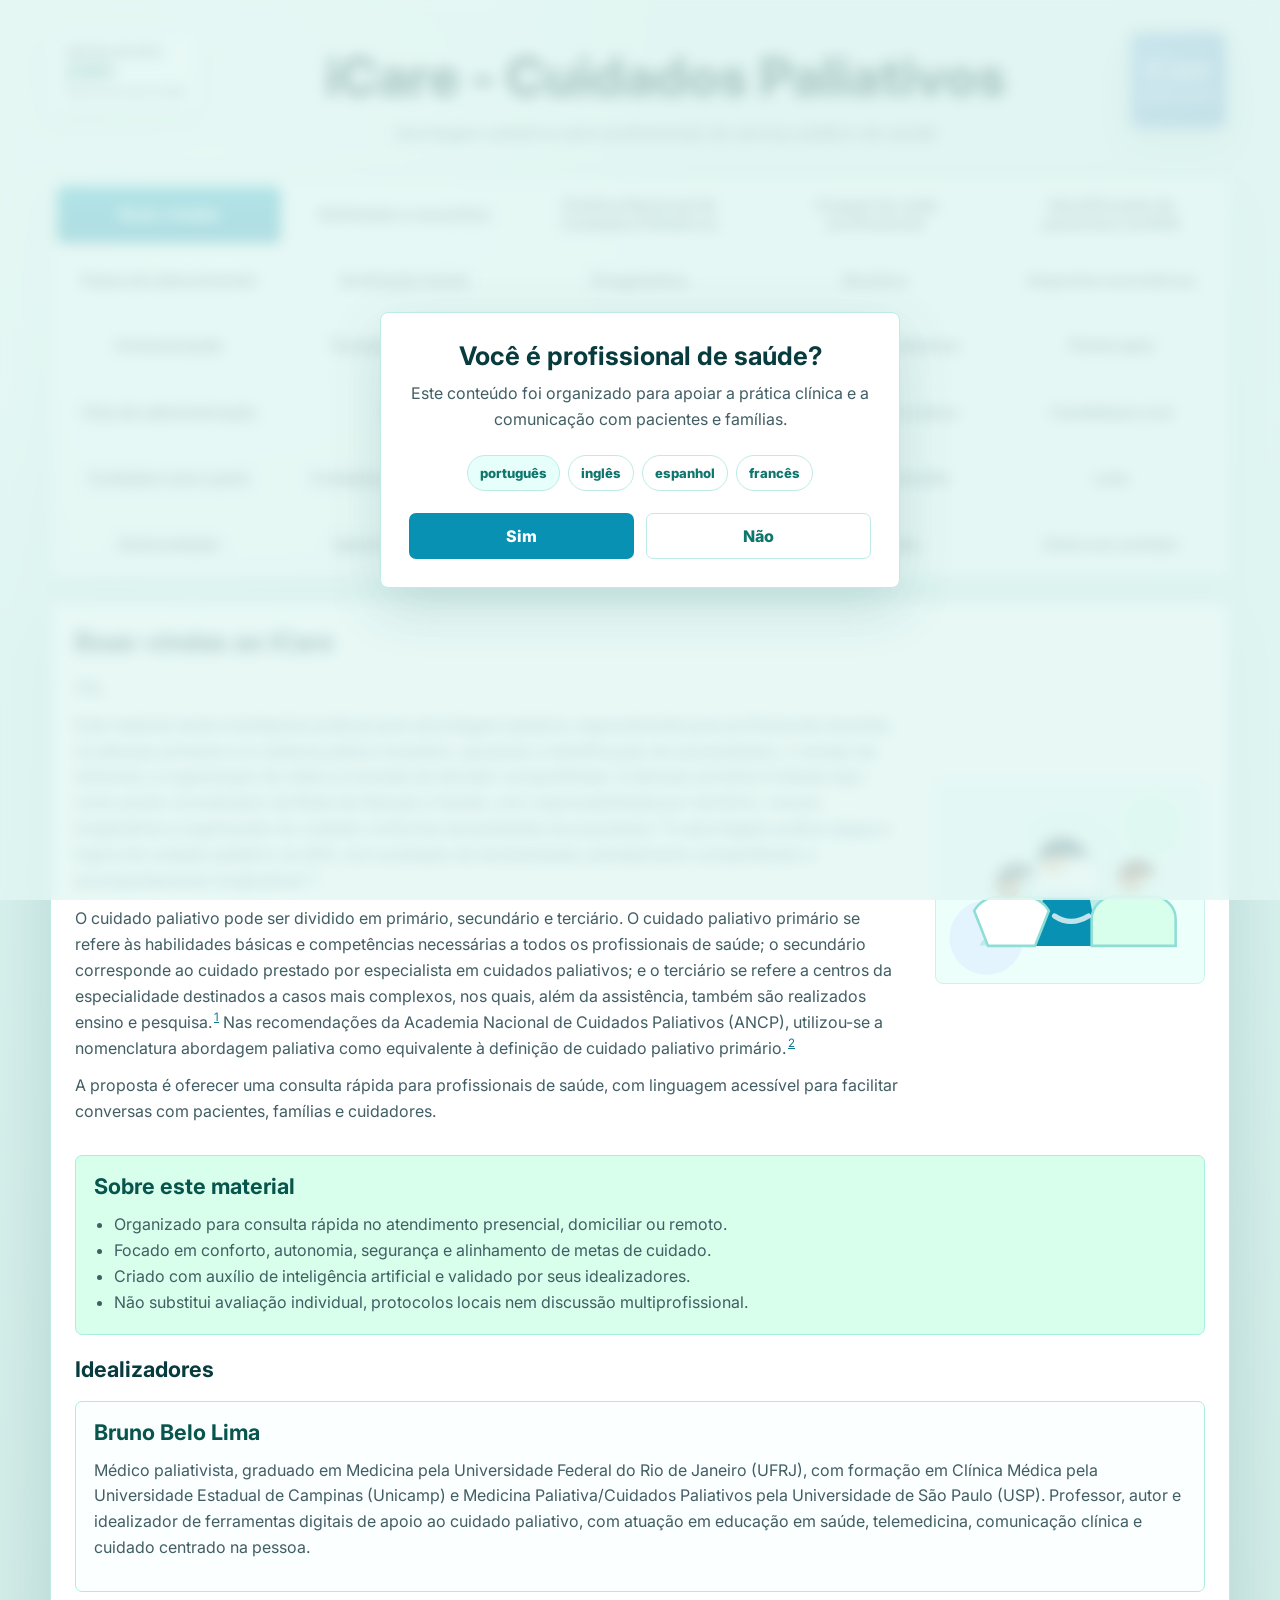
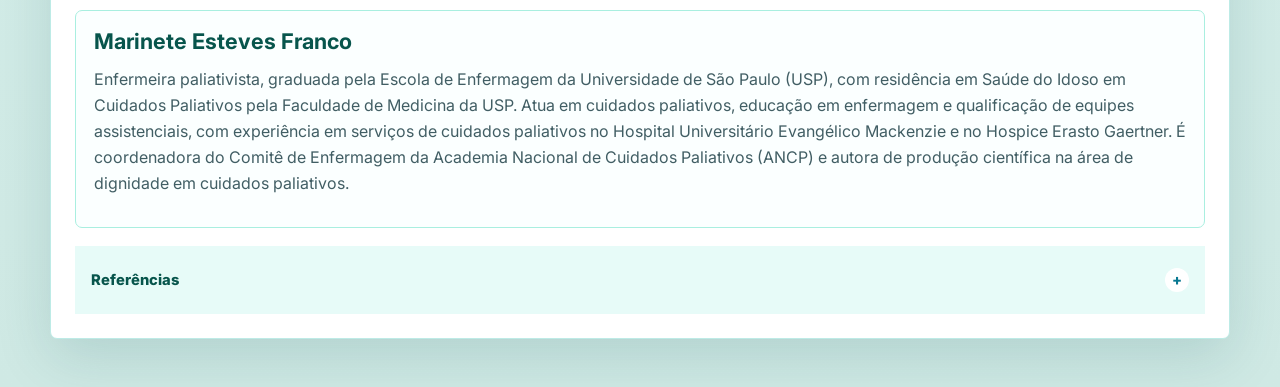
==== commit c5a40eb4: "Add files via upload" ====
--- a/index.html
+++ b/index.html
@@ -44,7 +44,7 @@
 
         <div class="brand-block">
           <h1>iCare - Cuidados Paliativos</h1>
-          <p>acolhimento, conforto e planejamento de cuidado baseado em boas práticas</p>
+          <p>abordagem paliativa para profissionais do serviço público de saúde</p>
         </div>
 
         <img class="brand-logo" src="assets/icare-logo-cuidados-paliativos.svg" alt="Logotipo iCare Cuidados Paliativos" />
@@ -53,31 +53,33 @@
       <section class="tabs" aria-label="Seções do guia">
         <button class="tab-trigger active" type="button" data-tab="boas-vindas">Boas-vindas</button>
         <button class="tab-trigger" type="button" data-tab="conceitos">Definição e conceitos</button>
-        <button class="tab-trigger" type="button" data-tab="indicacao">Indicação</button>
+        <button class="tab-trigger" type="button" data-tab="politica-nacional-cuidados-paliativos">Política Nacional de Cuidados Paliativos</button>
+        <button class="tab-trigger" type="button" data-tab="papel-profissionais">O papel de cada profissional</button>
+        <button class="tab-trigger" type="button" data-tab="identificacao-ras">Identificação de pacientes na RAS</button>
         <button class="tab-trigger" type="button" data-tab="fases-adoecimento">Fases do adoecimento</button>
         <button class="tab-trigger" type="button" data-tab="avaliacao">Avaliação inicial</button>
         <button class="tab-trigger" type="button" data-tab="prognostico">Prognóstico</button>
         <button class="tab-trigger" type="button" data-tab="bioetica">Bioética</button>
         <button class="tab-trigger" type="button" data-tab="aspectos-normativos">Aspectos normativos</button>
+        <button class="tab-trigger" type="button" data-tab="comunicacao">Comunicação</button>
         <button class="tab-trigger" type="button" data-tab="tomada-decisao">Tomada de decisão</button>
-        <button class="tab-trigger" type="button" data-tab="planejamento-antecipado">Planejamento antecipado de cuidados</button>
-        <button class="tab-trigger" type="button" data-tab="comunicacao">Comunicação</button>
+        <button class="tab-trigger" type="button" data-tab="planejamento-antecipado">Planejamento antecipado</button>
         <button class="tab-trigger" type="button" data-tab="sintomas">Controle de sintomas</button>
-        <button class="tab-trigger" type="button" data-tab="prescricao">Prescrição</button>
-        <button class="tab-trigger" type="button" data-tab="depressao">Depressão</button>
-        <button class="tab-trigger" type="button" data-tab="alteracoes-orais">Alterações orais</button>
-        <button class="tab-trigger" type="button" data-tab="hipodermoclise">Hipodermóclise</button>
-        <button class="tab-trigger" type="button" data-tab="via-retal">Uso da via retal</button>
-        <button class="tab-trigger" type="button" data-tab="sonda-gastrostomia">Sonda nasoenteral / gastrostomia</button>
+        <button class="tab-trigger" type="button" data-tab="fitoterapia">Fitoterapia</button>
+        <button class="tab-trigger" type="button" data-tab="vias-alternativas">Vias de administração</button>
+        <button class="tab-trigger" type="button" data-tab="praticas-integrativas">PICS</button>
+        <button class="tab-trigger" type="button" data-tab="anorexia-caquexia">Síndrome de anorexia-caquexia</button>
+        <button class="tab-trigger" type="button" data-tab="cuidados-boca">Cuidados com a boca</button>
+        <button class="tab-trigger" type="button" data-tab="candidiase-oral">Candidíase oral</button>
+        <button class="tab-trigger" type="button" data-tab="cuidados-pele">Cuidados com a pele</button>
         <button class="tab-trigger" type="button" data-tab="fim-de-vida">Cuidados de fim de vida</button>
         <button class="tab-trigger" type="button" data-tab="comunidades-compassivas">Comunidades compassivas</button>
-        <button class="tab-trigger" type="button" data-tab="cuidados-pele">Cuidados com a pele</button>
-        <button class="tab-trigger" type="button" data-tab="plano">Plano de cuidado</button>
+        <button class="tab-trigger" type="button" data-tab="obito-domicilio">Óbito em domicílio</button>
+        <button class="tab-trigger" type="button" data-tab="luto">Luto</button>
+        <button class="tab-trigger" type="button" data-tab="autocuidado">Autocuidado</button>
         <button class="tab-trigger" type="button" data-tab="cuidador">Apoio ao cuidador</button>
-        <button class="tab-trigger" type="button" data-tab="luto">Luto</button>
-        <button class="tab-trigger" type="button" data-tab="urgencias">Sinais de alerta</button>
-        <button class="tab-trigger" type="button" data-tab="equipe">Equipe</button>
-        <button class="tab-trigger" type="button" data-tab="checklists">Documentos e checklists</button>
+        <button class="tab-trigger" type="button" data-tab="pediatria">Pediatria</button>
+        <button class="tab-trigger" type="button" data-tab="prescricao">Prescrição</button>
         <button class="tab-trigger" type="button" data-tab="contato">Entre em contato</button>
       </section>
 
@@ -87,8 +89,22 @@
             <h2>Boas-vindas ao iCare</h2>
             <p>Olá,</p>
             <p>
-              Este material reúne orientações práticas para cuidado paliativo, apoiando a identificação de necessidades,
+              Este material reúne orientações práticas para abordagem paliativa, especialmente para profissionais
+              atuantes na atenção primária e no sistema público brasileiro, apoiando a identificação de necessidades,
               o manejo de sintomas, a organização da visita e a tomada de decisão compartilhada.
+              A atenção primária é tratada aqui como ponto coordenador da Rede de Atenção à Saúde, com responsabilidade
+              por território, vínculo longitudinal e organização do cuidado conforme necessidades da população.<sup class="ref-call"><a href="#ref-boas-3">3</a></sup>
+              A abordagem prática segue a lógica de cuidado paliativo na APS, com avaliação de necessidades,
+              planejamento compartilhado e acompanhamento longitudinal.<sup class="ref-call"><a href="#ref-boas-4">4</a></sup>
+            </p>
+            <p>
+              O cuidado paliativo pode ser dividido em primário, secundário e terciário. O cuidado paliativo primário
+              se refere às habilidades básicas e competências necessárias a todos os profissionais de saúde; o
+              secundário corresponde ao cuidado prestado por especialista em cuidados paliativos; e o terciário se
+              refere a centros da especialidade destinados a casos mais complexos, nos quais, além da assistência,
+              também são realizados ensino e pesquisa.<sup class="ref-call"><a href="#ref-boas-1">1</a></sup>
+              Nas recomendações da Academia Nacional de Cuidados Paliativos (ANCP), utilizou-se a nomenclatura
+              abordagem paliativa como equivalente à definição de cuidado paliativo primário.<sup class="ref-call"><a href="#ref-boas-2">2</a></sup>
             </p>
             <p>
               A proposta é oferecer uma consulta rápida para profissionais de saúde, com linguagem acessível para
@@ -105,17 +121,55 @@
           <ul>
             <li>Organizado para consulta rápida no atendimento presencial, domiciliar ou remoto.</li>
             <li>Focado em conforto, autonomia, segurança e alinhamento de metas de cuidado.</li>
+            <li>Criado com auxílio de inteligência artificial e validado por seus idealizadores.</li>
             <li>Não substitui avaliação individual, protocolos locais nem discussão multiprofissional.</li>
           </ul>
         </div>
+
+        <h3 class="section-kicker">Idealizadores</h3>
 
         <div class="profile-card">
           <h3>Bruno Belo Lima</h3>
           <p>
-            Médico paliativista, com atuação em educação em saúde, telemedicina e cuidado centrado na pessoa.
-            Conteúdo estruturado para apoiar decisões clínicas e comunicação compassiva.
+            Médico paliativista, graduado em Medicina pela Universidade Federal do Rio de Janeiro (UFRJ),
+            com formação em Clínica Médica pela Universidade Estadual de Campinas (Unicamp) e Medicina
+            Paliativa/Cuidados Paliativos pela Universidade de São Paulo (USP). Professor, autor e idealizador
+            de ferramentas digitais de apoio ao cuidado paliativo, com atuação em educação em saúde,
+            telemedicina, comunicação clínica e cuidado centrado na pessoa.
           </p>
         </div>
+
+        <div class="profile-card">
+          <h3>Marinete Esteves Franco</h3>
+          <p>
+            Enfermeira paliativista, graduada pela Escola de Enfermagem da Universidade de São Paulo (USP),
+            com residência em Saúde do Idoso em Cuidados Paliativos pela Faculdade de Medicina da USP. Atua
+            em cuidados paliativos, educação em enfermagem e qualificação de equipes assistenciais, com experiência
+            em serviços de cuidados paliativos no Hospital Universitário Evangélico Mackenzie e no Hospice Erasto
+            Gaertner. É coordenadora do Comitê de Enfermagem da Academia Nacional de Cuidados Paliativos (ANCP)
+            e autora de produção científica na área de dignidade em cuidados paliativos.
+          </p>
+        </div>
+
+        <section class="references-panel" aria-labelledby="welcomeReferencesTitle">
+          <button class="references-toggle" type="button" aria-expanded="false" aria-controls="welcomeReferencesList">
+            <span id="welcomeReferencesTitle">Referências</span>
+          </button>
+          <ol id="welcomeReferencesList" hidden>
+            <li id="ref-boas-1">
+              von Gunten CF. <a href="https://pubmed.ncbi.nlm.nih.gov/11851580/" target="_blank" rel="noreferrer">Secondary and tertiary palliative care in US hospitals</a>. JAMA. 2002;287(7):875-81.
+            </li>
+            <li id="ref-boas-2">
+              Academia Nacional de Cuidados Paliativos. <a href="https://paliativo.org.br/wp-content/uploads/2018/12/ANALISE-SITUACIONAL_ANCP-18122018.pdf" target="_blank" rel="noreferrer">Análise situacional e recomendações da ANCP para estruturação de programas de cuidados paliativos no Brasil</a> [Internet]. São Paulo: ANCP; 2018.
+            </li>
+            <li id="ref-boas-3">
+              Mendes EV, Matos MAB, Evangelista MJO, Barra RP. <a href="file:///Users/brunobelolima/Downloads/A-CONSTRUCAO-SOCIAL-DA-APS-2-edicao%20(1).pdf" target="_blank" rel="noreferrer">A construção social da atenção primária à saúde</a>. 2a ed. Brasília: Conselho Nacional de Secretários de Saúde; 2019.
+            </li>
+            <li id="ref-boas-4">
+              PlanificaSUS. <a href="https://planificasus.com.br/arquivo-download.php?hash=1e46e6378b9b4ee6ce60c1f339bf146a8af0cd77&t=1701202060&type=biblioteca" target="_blank" rel="noreferrer">Manual de Cuidados Paliativos na Atenção Primária à Saúde</a> [Internet]. São Paulo: Sociedade Beneficente Israelita Brasileira Albert Einstein; [cited 2026 May 29].
+            </li>
+          </ol>
+        </section>
       </section>
 
       <section class="content-panel" id="conceitos" tabindex="0">
@@ -125,9 +179,72 @@
           voltada à qualidade de vida, à prevenção e ao alívio do sofrimento físico, psicossocial e espiritual.<sup class="ref-call"><a href="#ref-conceitos-1">1</a></sup>
           No SUS, devem ser ofertados de forma integrada à Rede de Atenção à Saúde e podem ocorrer no hospital, no
           ambulatório, na atenção primária, em serviços especializados e no domicílio.<sup class="ref-call"><a href="#ref-conceitos-2">2</a></sup>
+          A Organização Mundial da Saúde descreve o cuidado paliativo como função essencial da atenção primária e
+          recomenda sua integração com alívio de sintomas, medicamentos essenciais, apoio familiar e cuidado domiciliar
+          quando apropriado.<sup class="ref-call"><a href="#ref-conceitos-5">5</a></sup><sup class="ref-call"><a href="#ref-conceitos-6">6</a></sup>
         </p>
 
+        <div class="mint-box">
+          <h3>Definição segundo a Organização Mundial da Saúde (2020)</h3>
+          <p>
+            Cuidados paliativos são uma abordagem que melhora a qualidade de vida de adultos, crianças e famílias
+            que enfrentam problemas associados a doenças ameaçadoras da vida. Essa abordagem previne e alivia o
+            sofrimento por meio da identificação precoce, avaliação adequada e tratamento da dor e de outros problemas
+            físicos, psicossociais ou espirituais.<sup class="ref-call"><a href="#ref-conceitos-1">1</a></sup>
+          </p>
+          <p>
+            A OMS também destaca que o sofrimento vai além dos sintomas físicos: exige cuidado das necessidades
+            práticas, apoio aos cuidadores, suporte no luto e trabalho em equipe para ajudar a pessoa a viver da forma
+            mais ativa possível até a morte, respeitando necessidades e preferências individuais.<sup class="ref-call"><a href="#ref-conceitos-1">1</a></sup>
+          </p>
+        </div>
+
         <div class="info-grid">
+          <article>
+            <h3>Qualidade de vida</h3>
+            <p>
+              O foco é melhorar a qualidade de vida da pessoa e da família, com alívio de sofrimento físico,
+              psicológico, social e espiritual.<sup class="ref-call"><a href="#ref-conceitos-1">1</a></sup>
+            </p>
+          </article>
+          <article>
+            <h3>Início precoce</h3>
+            <p>
+              Deve ser considerado cedo no curso da doença, junto a tratamentos modificadores proporcionais, reduzindo
+              internações evitáveis e uso desnecessário de serviços.<sup class="ref-call"><a href="#ref-conceitos-1">1</a></sup>
+            </p>
+          </article>
+          <article>
+            <h3>Cuidado integral</h3>
+            <p>
+              Inclui avaliação correta de dor, dispneia e outros sintomas, além de necessidades emocionais,
+              espirituais, familiares, sociais e práticas.<sup class="ref-call"><a href="#ref-conceitos-1">1</a></sup>
+            </p>
+          </article>
+          <article>
+            <h3>Equipe e rede</h3>
+            <p>
+              Envolve profissionais de diferentes áreas, cuidadores, voluntários e serviços integrados na atenção
+              primária, comunidade, domicílio, ambulatório e hospital.<sup class="ref-call"><a href="#ref-conceitos-1">1</a></sup>
+            </p>
+          </article>
+          <article>
+            <h3>Acesso universal</h3>
+            <p>
+              Deve estar disponível conforme os princípios da cobertura universal em saúde, independentemente de renda,
+              idade, diagnóstico ou local de cuidado.<sup class="ref-call"><a href="#ref-conceitos-1">1</a></sup>
+            </p>
+          </article>
+          <article>
+            <h3>Dever ético</h3>
+            <p>
+              Controlar sintomas e aliviar sofrimento é apresentado pela OMS como responsabilidade ética dos
+              profissionais e dos sistemas de saúde.<sup class="ref-call"><a href="#ref-conceitos-1">1</a></sup>
+            </p>
+          </article>
+        </div>
+
+        <div class="info-grid legal-card-grid">
           <article>
             <h3>Começa cedo</h3>
             <p>
@@ -166,8 +283,8 @@
             <ul>
               <li>Integração entre atenção primária, especializada, hospitalar, urgência e atenção domiciliar.</li>
               <li>Articulação com a Política Nacional de Cuidados Paliativos no âmbito do SUS.</li>
-              <li>Identificação precoce de pessoas elegíveis e cuidado centrado em necessidades.</li>
-              <li>Capacitação de equipes e apoio matricial para ampliar acesso.</li>
+              <li>Identificação precoce de pessoas elegíveis e cuidado centrado em necessidades, com coordenação pela APS quando o percurso exigir integração entre pontos da rede.<sup class="ref-call"><a href="#ref-conceitos-3">3</a></sup></li>
+              <li>Capacitação de equipes, apoio matricial, estratificação de necessidades e plano de cuidado para ampliar acesso na APS.<sup class="ref-call"><a href="#ref-conceitos-4">4</a></sup></li>
             </ul>
           </div>
         </div>
@@ -186,75 +303,247 @@
           </button>
           <ol id="conceptReferencesList" hidden>
             <li id="ref-conceitos-1">
-              World Health Organization Regional Office for Europe. <a href="https://www.who.int/europe/news-room/fact-sheets/item/palliative-care" target="_blank" rel="noreferrer">Palliative care</a> [Internet]. Copenhagen: WHO Regional Office for Europe; [cited 2026 May 25]. Available from: https://www.who.int/europe/news-room/fact-sheets/item/palliative-care
+              World Health Organization. <a href="https://www.who.int/news-room/fact-sheets/detail/palliative-care" target="_blank" rel="noreferrer">Palliative care</a> [Internet]. Geneva: World Health Organization; 2020 Aug 5 [cited 2026 May 29]. Available from: https://www.who.int/news-room/fact-sheets/detail/palliative-care
             </li>
             <li id="ref-conceitos-2">
               Brasil. Ministério da Saúde. <a href="https://www.gov.br/saude/pt-br/composicao/saes/cuidados-paliativos" target="_blank" rel="noreferrer">Cuidados paliativos</a> [Internet]. Brasília: Ministério da Saúde; [cited 2026 May 25]. Available from: https://www.gov.br/saude/pt-br/composicao/saes/cuidados-paliativos
             </li>
+            <li id="ref-conceitos-3">
+              Mendes EV, Matos MAB, Evangelista MJO, Barra RP. <a href="file:///Users/brunobelolima/Downloads/A-CONSTRUCAO-SOCIAL-DA-APS-2-edicao%20(1).pdf" target="_blank" rel="noreferrer">A construção social da atenção primária à saúde</a>. 2a ed. Brasília: Conselho Nacional de Secretários de Saúde; 2019.
+            </li>
+            <li id="ref-conceitos-4">
+              PlanificaSUS. <a href="https://planificasus.com.br/arquivo-download.php?hash=1e46e6378b9b4ee6ce60c1f339bf146a8af0cd77&t=1701202060&type=biblioteca" target="_blank" rel="noreferrer">Manual de Cuidados Paliativos na Atenção Primária à Saúde</a> [Internet]. São Paulo: Sociedade Beneficente Israelita Brasileira Albert Einstein; [cited 2026 May 29].
+            </li>
+            <li id="ref-conceitos-5">
+              World Health Organization. <a href="https://iris.who.int/server/api/core/bitstreams/4d31e830-34f1-4880-8f34-980c8f2433d0/content" target="_blank" rel="noreferrer">Why palliative care is an essential function of primary health care</a> [Internet]. Geneva: World Health Organization; 2018.
+            </li>
+            <li id="ref-conceitos-6">
+              World Health Organization. <a href="https://iris.who.int/server/api/core/bitstreams/921179fd-fb30-41b1-9859-606022dcfd05/content" target="_blank" rel="noreferrer">Integrating palliative care and symptom relief into primary health care: a WHO guide for planners, implementers and managers</a> [Internet]. Geneva: World Health Organization; 2018.
+            </li>
           </ol>
         </section>
       </section>
 
-      <section class="content-panel" id="indicacao" tabindex="0">
-        <h2>Indicação</h2>
+      <section class="content-panel" id="identificacao-ras" tabindex="0">
+        <h2>Identificação de pacientes na RAS</h2>
         <p>
-          A indicação de cuidados paliativos deve ser guiada por necessidades de cuidado, carga de sintomas,
-          sofrimento, fragilidade, trajetória da doença e necessidade de apoio à tomada de decisão. Em doenças que
-          ameaçam a continuidade da vida, a pergunta central é quais cuidados paliativos a pessoa necessita neste
-          momento.<sup class="ref-call"><a href="#ref-indicacao-1">1</a></sup><sup class="ref-call"><a href="#ref-indicacao-2">2</a></sup>
+          A identificação de pessoas com necessidades paliativas deve ocorrer em todos os pontos da Rede de Atenção à
+          Saúde (RAS), o mais precocemente possível, orientada por necessidades, sintomas, trajetória da doença,
+          funcionalidade, fragilidade, sofrimento e preferências da pessoa.<sup class="ref-call"><a href="#ref-identificacao-1">1</a></sup><sup class="ref-call"><a href="#ref-identificacao-2">2</a></sup>
+          Na Atenção Primária à Saúde, a identificação deve ser traduzida em estratificação de necessidades,
+          plano compartilhado e coordenação do percurso da pessoa na rede.<sup class="ref-call"><a href="#ref-identificacao-5">5</a></sup>
+          Como coordenadora da RAS, a APS deve articular resolutividade, ordenação dos fluxos e contrafluxos e
+          responsabilização pela população adscrita.<sup class="ref-call"><a href="#ref-identificacao-6">6</a></sup>
+          A OMS reforça que a maior parte das pessoas que precisam de cuidados paliativos está na comunidade, o que
+          torna a identificação precoce na APS uma etapa central para acesso oportuno.<sup class="ref-call"><a href="#ref-identificacao-8">8</a></sup>
         </p>
-        <div class="info-grid">
-          <article>
-            <h3>Quando indicar</h3>
-            <ul>
-              <li>Doença grave, progressiva, incurável ou ameaçadora da vida, independentemente do prognóstico exato.</li>
-              <li>Sintomas persistentes, sofrimento físico, psicológico, social ou espiritual com impacto funcional.</li>
-              <li>Declínio funcional, fragilidade, internações repetidas ou necessidade crescente de suporte.</li>
-              <li>Dúvidas sobre proporcionalidade terapêutica, preferências de cuidado ou planejamento futuro.</li>
-            </ul>
-          </article>
-          <article>
-            <h3>Qual cuidado precisa?</h3>
-            <ul>
-              <li>Cuidado paliativo primário: ações básicas realizadas pela equipe assistente.</li>
-              <li>Cuidado secundário ou terciário: apoio especializado quando há complexidade clínica, psicossocial, ética ou comunicacional.<sup class="ref-call"><a href="#ref-indicacao-3">3</a></sup></li>
-            </ul>
-          </article>
-          <article>
-            <h3>Critérios de prioridade</h3>
-            <ul>
-              <li>Dor ou outros sintomas de difícil controle.</li>
-              <li>Conflito decisório, sofrimento intenso ou comunicação difícil sobre prognóstico.</li>
-              <li>Cuidador sobrecarregado, baixa rede de apoio ou risco social.</li>
-              <li>Transições de cuidado complexas: alta hospitalar, internação recorrente ou atenção domiciliar.</li>
-            </ul>
-          </article>
-          <article>
-            <h3>Triagem</h3>
-            <ul>
-              <li>Ferramentas como <a href="https://www.spict.org.uk/the-spict/brazil/" target="_blank" rel="noreferrer">Supportive and Palliative Care Indicators Tool (SPICT-BR)</a> ajudam a reconhecer elegibilidade para abordagem paliativa.<sup class="ref-call"><a href="#ref-indicacao-4">4</a></sup></li>
-              <li>Associar ferramentas de triagem ao julgamento clínico, trajetória da doença, carga de sintomas e preferências da pessoa.</li>
-              <li>Triagem positiva deve acionar avaliação estruturada, planejamento de cuidado e definição do nível de apoio necessário.</li>
-            </ul>
-          </article>
-        </div>
-
-        <section class="references-panel" aria-labelledby="indicationReferencesTitle">
-          <button class="references-toggle" type="button" aria-expanded="false" aria-controls="indicationReferencesList">
-            <span id="indicationReferencesTitle">Referências</span>
+
+        <div class="subtabs" aria-label="Subseções da identificação de pacientes na RAS">
+          <button class="subtab-trigger active" type="button" data-identification-subtab="visao-geral-identificacao">Visão geral</button>
+          <button class="subtab-trigger" type="button" data-identification-subtab="fluxo-identificacao-aps">Fluxo de identificação na APS</button>
+        </div>
+
+        <div class="identification-subpanel active" id="visao-geral-identificacao" tabindex="0">
+        <div class="definition-grid">
+          <article class="definition-card">
+            <h3>Quem deve ser identificado</h3>
+            <ul>
+              <li>Pessoas com doença grave, progressiva, incurável ou ameaçadora da vida, com declínio funcional ou maior dependência.<sup class="ref-call"><a href="#ref-identificacao-5">5</a></sup></li>
+              <li>Pessoas com sintomas persistentes, sofrimento físico, psicológico, social ou espiritual e necessidade de plano de cuidado compartilhado.</li>
+              <li>Pessoas com internações repetidas, maior uso de urgência, fragilidade, perda ponderal, demência avançada ou insuficiências orgânicas progressivas.</li>
+            </ul>
+          </article>
+          <article class="definition-card">
+            <h3>Onde identificar</h3>
+            <ul>
+              <li>Atenção primária: território, visitas domiciliares, consultas, renovação de receitas, curativos, acompanhamento de crônicos e reuniões de equipe.<sup class="ref-call"><a href="#ref-identificacao-5">5</a></sup></li>
+              <li>Território adscrito: reconhecimento de subpopulações, famílias e pessoas com maior risco, usando o vínculo longitudinal da equipe.<sup class="ref-call"><a href="#ref-identificacao-6">6</a></sup></li>
+              <li>Urgência, SAMU 192 e hospitais: crises de sintomas, internações recorrentes, piora funcional, processo ativo de morte ou decisões de proporcionalidade.</li>
+              <li>Atenção domiciliar e ambulatórios especializados: necessidade de cuidado compartilhado, sintomas complexos ou transições de cuidado.</li>
+            </ul>
+          </article>
+          <article class="definition-card">
+            <h3>Pistas clínicas</h3>
+            <ul>
+              <li>Declínio funcional sustentado, acamamento progressivo, dependência para atividades básicas ou sobrecarga do cuidador.</li>
+              <li>Dor, dispneia, delirium, fadiga, síndrome de anorexia-caquexia, sofrimento emocional, feridas complexas ou sintomas de difícil controle.</li>
+              <li>Perda de peso, redução de ingesta, quedas, disfagia, infecções recorrentes, hospitalizações frequentes ou piora rápida após alta.</li>
+            </ul>
+          </article>
+          <article class="definition-card">
+            <h3>Ferramentas de apoio</h3>
+            <ul>
+              <li>Usar o <a href="https://www.spict.org.uk/the-spict/brazil/" target="_blank" rel="noreferrer">Supportive and Palliative Care Indicators Tool (SPICT-BR)</a> quando houver dúvida sobre elegibilidade para abordagem paliativa.<sup class="ref-call"><a href="#ref-identificacao-3">3</a></sup></li>
+              <li>Aplicar elegibilidade simplificada como primeira triagem comunitária, especialmente pelo Agente Comunitário de Saúde; qualquer item positivo deve acionar discussão em reunião de equipe e avaliação com SPICT-BR.<sup class="ref-call"><a href="#ref-identificacao-7">7</a></sup></li>
+              <li>Associar ferramentas ao julgamento clínico, à trajetória da doença e à conversa com pessoa, família e equipe.</li>
+              <li>Triagem positiva não encerra a avaliação: deve acionar avaliação estruturada, definição de necessidades e plano proporcional.</li>
+            </ul>
+          </article>
+          <article class="definition-card">
+            <h3>Conduta após identificar</h3>
+            <ul>
+              <li>Registrar necessidades, sintomas prioritários, funcionalidade, rede de apoio, cuidador, preferências e riscos previsíveis.</li>
+              <li>Iniciar manejo básico de sintomas, comunicação, orientação familiar e planejamento antecipado de cuidados quando apropriado.</li>
+              <li>Estratificar a complexidade e definir se o cuidado será conduzido pela equipe da APS, com matriciamento, atenção domiciliar, ambulatório, hospital ou equipe especializada.<sup class="ref-call"><a href="#ref-identificacao-5">5</a></sup></li>
+              <li>Definir o que pode ser resolvido pela APS, quando acionar apoio especializado e como organizar os fluxos e contrafluxos na rede.<sup class="ref-call"><a href="#ref-identificacao-6">6</a></sup></li>
+              <li>Quando houver elegibilidade, revisar tratamento atual, pactuar objetivos de cuidado, planejar cuidado futuro, registrar em prontuário e comunicar o plano à rede.<sup class="ref-call"><a href="#ref-identificacao-7">7</a></sup></li>
+            </ul>
+          </article>
+          <article class="definition-card">
+            <h3>Papel do território</h3>
+            <ul>
+              <li>Agentes comunitários de saúde podem reconhecer mudanças no domicílio, dúvidas familiares, barreiras de acesso e sinais de piora para qualificar a informação da equipe.<sup class="ref-call"><a href="#ref-identificacao-4">4</a></sup></li>
+              <li>Conhecer população adscrita, famílias e condições de vida permite antecipar necessidades, organizar visitas e priorizar acompanhamento longitudinal.<sup class="ref-call"><a href="#ref-identificacao-6">6</a></sup></li>
+              <li>A biografia da pessoa, com história de vida, valores, vontades, necessidades e prazeres, deve orientar o plano futuro de cuidado.<sup class="ref-call"><a href="#ref-identificacao-7">7</a></sup></li>
+              <li>A equipe deve transformar a identificação em plano de cuidado, evitando que o reconhecimento de necessidade paliativa fique apenas como “observação”.<sup class="ref-call"><a href="#ref-identificacao-5">5</a></sup></li>
+              <li>Revisar o plano sempre que houver nova internação, crise de sintomas, perda funcional, mudança terapêutica ou sobrecarga familiar.</li>
+            </ul>
+          </article>
+        </div>
+
+        <div class="callout">
+          <strong>Próximo passo:</strong>
+          <span>
+            Identificar uma pessoa com necessidade paliativa deve gerar ação: avaliação inicial, priorização de sintomas,
+            pactuação de metas, plano de urgência e definição do ponto da RAS responsável pelo seguimento.
+          </span>
+        </div>
+        </div>
+
+        <div class="identification-subpanel" id="fluxo-identificacao-aps" tabindex="0">
+          <p>
+            O fluxo abaixo segue a proposta do Guia Orientador para reconhecimento de usuários elegíveis na APS:
+            Elegibilidade Simplificada pelo Agente Comunitário de Saúde, discussão em equipe, aplicação do SPICT-BR
+            e uso da pergunta surpresa para priorização.<sup class="ref-call"><a href="#ref-identificacao-7">7</a></sup>
+          </p>
+
+          <div class="pain-tool pain-step identification-flow" aria-label="Fluxo interativo de identificação na APS">
+            <div class="identification-step" aria-label="Passo 1 - Elegibilidade simplificada">
+              <div class="step-heading">
+                <span>1</span>
+                <h3>Elegibilidade Simplificada</h3>
+              </div>
+              <p>Aplicada pelo Agente Comunitário de Saúde na rotina do território. Selecione os itens presentes.<sup class="ref-call"><a href="#ref-identificacao-7">7</a></sup></p>
+              <div class="alert-checklist identification-checklist">
+                <label><input type="checkbox" data-identification-simplified-item="unplanned-admissions" /> Internações não programadas.</label>
+                <label><input type="checkbox" data-identification-simplified-item="reduced-function" /> Funcionalidade reduzida: pessoa permanece na cama ou cadeira por mais de 50% do dia.</label>
+                <label><input type="checkbox" data-identification-simplified-item="care-dependence" /> Dependência para cuidados pessoais por problemas físicos e/ou de saúde mental.</label>
+                <label><input type="checkbox" data-identification-simplified-item="persistent-symptoms" /> Sintomas persistentes.</label>
+                <label><input type="checkbox" data-identification-simplified-item="quality-of-life" /> Pessoa ou familiar solicita foco em qualidade de vida.</label>
+                <label><input type="checkbox" data-identification-simplified-item="advanced-condition" /> Condição clínica avançada: câncer, demência, doença neurológica, cardiovascular, pulmonar, renal ou hepática.</label>
+                <label><input type="checkbox" data-identification-simplified-item="surprise-trigger" /> Pergunta surpresa positiva: “não me surpreenderia” se a pessoa morresse no próximo ano.</label>
+                <label class="no-red-flags-option"><input type="checkbox" data-identification-simplified-none /> <strong>Sem itens positivos.</strong></label>
+                <label><input type="checkbox" data-identification-simplified-doubt /> Permanece dúvida sobre a elegibilidade.</label>
+              </div>
+            </div>
+
+            <aside class="pain-result identification-inline-result" id="identificationSimplifiedResult" aria-live="polite" hidden>
+              <span class="result-kicker">Próximo passo sugerido</span>
+              <h3 id="identificationSimplifiedTitle"></h3>
+              <p id="identificationSimplifiedText"></p>
+              <ul id="identificationSimplifiedActions"></ul>
+            </aside>
+
+            <div class="identification-step locked-step" data-identification-requires="spict" aria-label="Passo 2 - Aplicar SPICT-BR" aria-disabled="true">
+              <div class="step-heading">
+                <span>2</span>
+                <h3>Aplicar SPICT-BR</h3>
+              </div>
+              <p>Após discussão em equipe, selecione indicadores gerais ou clínicos compatíveis com o SPICT-BR.<sup class="ref-call"><a href="#ref-identificacao-3">3</a></sup><sup class="ref-call"><a href="#ref-identificacao-7">7</a></sup></p>
+              <div class="identification-checklist-group">
+                <div class="alert-checklist identification-checklist">
+                  <strong>Indicadores gerais de piora ou deterioração</strong>
+                  <label><input type="checkbox" data-identification-spict-item="spict-admissions" /> Internação ou atendimento de urgência não planejado.</label>
+                  <label><input type="checkbox" data-identification-spict-item="spict-performance" /> Funcionalidade ruim ou em deterioração, com reversibilidade limitada.</label>
+                  <label><input type="checkbox" data-identification-spict-item="spict-dependence" /> Dependência crescente para cuidados por piora física ou mental.</label>
+                  <label><input type="checkbox" data-identification-spict-item="spict-caregiver" /> Cuidador precisa de mais ajuda e suporte.</label>
+                  <label><input type="checkbox" data-identification-spict-item="spict-weight" /> Perda de peso progressiva, baixo peso ou baixa massa muscular.</label>
+                  <label><input type="checkbox" data-identification-spict-item="spict-symptoms" /> Sintomas persistentes apesar de tratamento otimizado.</label>
+                  <label><input type="checkbox" data-identification-spict-item="spict-request" /> Pessoa ou família solicita cuidado paliativo, redução/interrupção de tratamento ou foco em qualidade de vida.</label>
+                </div>
+                <div class="alert-checklist identification-checklist">
+                  <strong>Indicadores clínicos por condição</strong>
+                  <label><input type="checkbox" data-identification-spict-item="spict-cancer" /> Câncer com declínio funcional ou tratamento com objetivo predominantemente sintomático.</label>
+                  <label><input type="checkbox" data-identification-spict-item="spict-dementia-frailty" /> Demência ou fragilidade com dependência, baixa ingesta, disfagia, incontinência, pouca interação, quedas ou infecções recorrentes.</label>
+                  <label><input type="checkbox" data-identification-spict-item="spict-neurologic" /> Doença neurológica com declínio funcional/cognitivo, comunicação ou deglutição progressivamente prejudicadas, aspiração ou insuficiência respiratória.</label>
+                  <label><input type="checkbox" data-identification-spict-item="spict-cardiovascular" /> Doença cardíaca/vascular avançada, dispneia ou dor aos mínimos esforços, doença coronariana extensa ou doença vascular periférica grave.</label>
+                  <label><input type="checkbox" data-identification-spict-item="spict-respiratory" /> Doença respiratória grave com dispneia em repouso ou mínimos esforços, oxigenoterapia crônica ou insuficiência respiratória.</label>
+                  <label><input type="checkbox" data-identification-spict-item="spict-renal" /> Doença renal crônica avançada, piora global de saúde ou decisão de não iniciar/interromper diálise.</label>
+                  <label><input type="checkbox" data-identification-spict-item="spict-hepatic" /> Doença hepática avançada com complicações como ascite refratária, encefalopatia, síndrome hepatorrenal, peritonite bacteriana ou sangramento varicoso recorrente.</label>
+                  <label><input type="checkbox" data-identification-spict-item="spict-other" /> Outra condição com deterioração e risco de morte por complicações não reversíveis ou sem tratamento com benefício esperado.</label>
+                  <label class="no-red-flags-option"><input type="checkbox" data-identification-spict-none /> <strong>Sem indicadores positivos.</strong></label>
+                  <label><input type="checkbox" data-identification-spict-doubt /> Permanece dúvida após aplicação do SPICT-BR.</label>
+                </div>
+              </div>
+            </div>
+
+            <aside class="pain-result identification-inline-result" id="identificationSpictResult" aria-live="polite" hidden>
+              <span class="result-kicker">Próximo passo sugerido</span>
+              <h3 id="identificationSpictTitle"></h3>
+              <p id="identificationSpictText"></p>
+              <ul id="identificationSpictActions"></ul>
+            </aside>
+
+            <div class="identification-step locked-step" data-identification-requires="surprise" aria-label="Passo 3 - Pergunta surpresa" aria-disabled="true">
+              <div class="step-heading">
+                <span>3</span>
+                <h3>Pergunta surpresa</h3>
+              </div>
+              <p>“Eu ficaria surpreso se esta pessoa falecesse nos próximos 12 meses?”</p>
+              <div class="segmented-control">
+                <button class="segment" type="button" data-identification-flow="surprise" data-value="no">Não</button>
+                <button class="segment" type="button" data-identification-flow="surprise" data-value="yes">Sim</button>
+                <button class="segment" type="button" data-identification-flow="surprise" data-value="uncertain">Não sei</button>
+              </div>
+            </div>
+
+            <aside class="pain-result identification-result" aria-live="polite" aria-label="Resultado do fluxo de identificação" hidden>
+              <span class="result-kicker">Próximo passo sugerido</span>
+              <h3 id="identificationResultTitle">Inicie pela Elegibilidade Simplificada</h3>
+              <p id="identificationResultText">Selecione a resposta do passo 1 para gerar a conduta do fluxo.</p>
+              <ul id="identificationResultActions">
+                <li>O primeiro filtro deve ocorrer no território, especialmente durante visitas e acompanhamento longitudinal.</li>
+              </ul>
+            </aside>
+          </div>
+
+          <div class="callout">
+            <strong>Saída esperada:</strong>
+            <span>
+              A identificação na APS deve terminar com uma pessoa nominalmente acompanhada, necessidades priorizadas,
+              profissional/equipe de referência, plano de cuidado registrado e critério claro para acionar a RAS.
+            </span>
+          </div>
+        </div>
+
+        <section class="references-panel" aria-labelledby="identificationReferencesTitle">
+          <button class="references-toggle" type="button" aria-expanded="false" aria-controls="identificationReferencesList">
+            <span id="identificationReferencesTitle">Referências</span>
           </button>
-          <ol id="indicationReferencesList" hidden>
-            <li id="ref-indicacao-1">
+          <ol id="identificationReferencesList" hidden>
+            <li id="ref-identificacao-1">
+              Brasil. Ministério da Saúde. <a href="https://bvsms.saude.gov.br/bvs/saudelegis/gm/2026/prt10181_30_01_2026.html" target="_blank" rel="noreferrer">Portaria GM/MS nº 10.181, de 26 de janeiro de 2026: atualiza conceitos e regras de habilitação da Política Nacional de Cuidados Paliativos</a> [Internet]. Brasília: Ministério da Saúde; 2026.
+            </li>
+            <li id="ref-identificacao-2">
               World Health Organization. <a href="https://www.who.int/europe/news-room/fact-sheets/item/palliative-care" target="_blank" rel="noreferrer">Palliative care</a> [Internet]. Geneva: World Health Organization; [cited 2026 May 25].
             </li>
-            <li id="ref-indicacao-2">
-              Carvalho RT, organizador. Manual de residência de cuidados paliativos. Barueri: Manole; 2018.
-            </li>
-            <li id="ref-indicacao-3">
-              von Gunten CF. <a href="https://doi.org/10.1001/jama.287.7.875" target="_blank" rel="noreferrer">Secondary and tertiary palliative care in US hospitals</a>. JAMA. 2002;287(7):875-81.
-            </li>
-            <li id="ref-indicacao-4">
+            <li id="ref-identificacao-3">
               Primary Palliative Care Research Group, University of Edinburgh. <a href="https://www.spict.org.uk/the-spict/brazil/" target="_blank" rel="noreferrer">Supportive and Palliative Care Indicators Tool: Brazil (SPICT-BR)</a> [Internet]. Edinburgh: University of Edinburgh; [cited 2026 May 25].
+            </li>
+            <li id="ref-identificacao-4">
+              Rio de Janeiro. Secretaria Municipal de Saúde. <a href="https://subpav.org/aps/uploads/publico/repositorio/Livro_CuidadosPaliativos_PDFDigital_20240314_(1).pdf" target="_blank" rel="noreferrer">Cuidados paliativos na atenção primária à saúde: orientações para Agentes Comunitários de Saúde</a> [Internet]. Rio de Janeiro: SMS-Rio; 2024.
+            </li>
+            <li id="ref-identificacao-5">
+              PlanificaSUS. <a href="https://planificasus.com.br/arquivo-download.php?hash=1e46e6378b9b4ee6ce60c1f339bf146a8af0cd77&t=1701202060&type=biblioteca" target="_blank" rel="noreferrer">Manual de Cuidados Paliativos na Atenção Primária à Saúde</a> [Internet]. São Paulo: Sociedade Beneficente Israelita Brasileira Albert Einstein; [cited 2026 May 29].
+            </li>
+            <li id="ref-identificacao-6">
+              Mendes EV, Matos MAB, Evangelista MJO, Barra RP. <a href="file:///Users/brunobelolima/Downloads/A-CONSTRUCAO-SOCIAL-DA-APS-2-edicao%20(1).pdf" target="_blank" rel="noreferrer">A construção social da atenção primária à saúde</a>. 2a ed. Brasília: Conselho Nacional de Secretários de Saúde; 2019.
+            </li>
+            <li id="ref-identificacao-7">
+              Santos AM, Lima BB, Miranda FS, Pinto JGA, Fernandez RS, Teixeira RF, et al. <a href="file:///Users/brunobelolima/Downloads/Guia_Orientador_Ciclo-2-Tutoria-4-Macroprocessos-de-Cuidados-Paliativos.pdf" target="_blank" rel="noreferrer">Guia orientador: ciclo II, tutoria IV: macroprocessos de cuidados paliativos</a>. São Paulo: BP - A Beneficência Portuguesa de São Paulo; 2024.
+            </li>
+            <li id="ref-identificacao-8">
+              World Health Organization. <a href="https://iris.who.int/server/api/core/bitstreams/921179fd-fb30-41b1-9859-606022dcfd05/content" target="_blank" rel="noreferrer">Integrating palliative care and symptom relief into primary health care: a WHO guide for planners, implementers and managers</a> [Internet]. Geneva: World Health Organization; 2018.
             </li>
           </ol>
         </section>
@@ -268,7 +557,13 @@
           insuficiência orgânica e declínio lento por fragilidade ou demência.<sup class="ref-call"><a href="#ref-fases-1">1</a></sup><sup class="ref-call"><a href="#ref-fases-2">2</a></sup>
         </p>
 
-        <div class="definition-grid">
+        <div class="subtabs" aria-label="Subseções das fases do adoecimento">
+          <button class="subtab-trigger active" type="button" data-phases-subtab="terminalidade">Terminalidade</button>
+          <button class="subtab-trigger" type="button" data-phases-subtab="fase-final-vida">Fase final de vida</button>
+          <button class="subtab-trigger" type="button" data-phases-subtab="processo-ativo-morte">Processo ativo de morte</button>
+        </div>
+
+        <div class="phases-subpanel active" id="terminalidade" tabindex="0">
           <article class="definition-card">
             <h3>Terminalidade</h3>
             <ul>
@@ -277,6 +572,9 @@
               <li>O foco é alinhar metas, reconhecer valores, evitar intervenções desproporcionais e organizar continuidade do cuidado.</li>
             </ul>
           </article>
+        </div>
+
+        <div class="phases-subpanel" id="fase-final-vida" tabindex="0">
           <article class="definition-card">
             <h3>Fase final de vida</h3>
             <ul>
@@ -285,6 +583,9 @@
               <li>O cuidado deve antecipar sintomas, apoiar família e cuidador, revisar medicamentos e fortalecer comunicação sobre prognóstico e preferências.</li>
             </ul>
           </article>
+        </div>
+
+        <div class="phases-subpanel" id="processo-ativo-morte" tabindex="0">
           <article class="definition-card">
             <h3>Processo ativo de morte</h3>
             <ul>
@@ -292,6 +593,16 @@
               <li>Desinteresse por alimentos e líquidos, disfagia, dificuldade para deglutir medicamentos e débito urinário reduzido.</li>
               <li>Delirium refratário, alterações respiratórias, pele fria, mudança de coloração e necessidade de conforto prioritário.</li>
             </ul>
+            <div class="stacked-cards">
+              <div class="compact-card">
+                <h4>Rota usual</h4>
+                <p>Progressão com redução gradual do nível de consciência: sonolência, letargia, torpor, semicoma, coma e morte.<sup class="ref-call"><a href="#ref-fases-5">5</a></sup></p>
+              </div>
+              <div class="compact-card">
+                <h4>Rota agitada</h4>
+                <p>Evolução com inquietação, confusão, delirium terminal, tremores, mioclonias ou convulsões antes do coma e morte; exige reavaliação rápida de sofrimento e controle de sintomas.<sup class="ref-call"><a href="#ref-fases-5">5</a></sup></p>
+              </div>
+            </div>
           </article>
         </div>
 
@@ -312,16 +623,28 @@
             <li id="ref-fases-4">
               Cherny NI, Fallon MT, Kaasa S, Portenoy RK, Currow DC, editors. Oxford textbook of palliative medicine. 5th ed. Oxford: Oxford University Press; 2015.
             </li>
+            <li id="ref-fases-5">
+              Ferris FD. <a href="https://doi.org/10.1016/j.cger.2004.07.011" target="_blank" rel="noreferrer">Last hours of living</a>. Clin Geriatr Med. 2004;20(4):641-67.
+            </li>
           </ol>
         </section>
       </section>
 
       <section class="content-panel" id="avaliacao" tabindex="0">
         <h2>Avaliação inicial</h2>
-        <p>
-          A avaliação inicial organiza a biografia, a trajetória da doença, os sintomas, a funcionalidade, o sofrimento,
-          a rede de apoio, os riscos imediatos e as preferências de cuidado antes de propor condutas.<sup class="ref-call"><a href="#ref-avaliacao-1">1</a></sup><sup class="ref-call"><a href="#ref-avaliacao-2">2</a></sup>
-        </p>
+        <div class="subtabs" aria-label="Subseções da avaliação inicial">
+          <button class="subtab-trigger active" type="button" data-assessment-subtab="visao-geral-avaliacao">Visão geral</button>
+          <button class="subtab-trigger" type="button" data-assessment-subtab="escala-performance-paliativa">Escala de performance paliativa</button>
+          <button class="subtab-trigger" type="button" data-assessment-subtab="abordagem-paliativa-completa">Abordagem paliativa completa</button>
+        </div>
+
+        <div class="assessment-subpanel active" id="visao-geral-avaliacao" tabindex="0">
+          <p>
+            A avaliação inicial organiza a biografia, a trajetória da doença, os sintomas, a funcionalidade, o sofrimento,
+            a rede de apoio, os riscos imediatos e as preferências de cuidado antes de propor condutas.<sup class="ref-call"><a href="#ref-avaliacao-1">1</a></sup><sup class="ref-call"><a href="#ref-avaliacao-2">2</a></sup>
+            Na APS, essa avaliação deve resultar em plano de cuidado factível, com definição de prioridades,
+            responsáveis, rede de apoio e necessidade de suporte especializado.<sup class="ref-call"><a href="#ref-avaliacao-5">5</a></sup>
+          </p>
 
         <div class="two-column">
           <div class="mint-box compact">
@@ -386,6 +709,411 @@
             e plano de cuidado.
           </span>
         </div>
+        </div>
+
+        <div class="assessment-subpanel" id="abordagem-paliativa-completa" tabindex="0">
+          <div class="mint-box">
+            <h3>Abordagem Paliativa Completa - APS</h3>
+            <p>
+              Roteiro estruturado conforme a Folha Registro: Abordagem Paliativa Completa, para documentar a avaliação
+              integral da pessoa elegível na APS. O registro reúne identificação, biografia, história de adoecimento,
+              indicadores SPICT-BR positivos, rede de apoio, aspectos socioeconômicos, trajetória da doença, pergunta-surpresa,
+              avaliação multidimensional, sintomas, funcionalidade, planejamento antecipado e reflexões da equipe.<sup class="ref-call"><a href="#ref-avaliacao-7">7</a></sup>
+            </p>
+          </div>
+
+          <form class="editable-directive complete-record-form" aria-label="Folha Registro Abordagem Paliativa Completa">
+            <h3>Folha Registro: Abordagem Paliativa Completa</h3>
+
+            <fieldset>
+              <legend>Identificação</legend>
+              <div class="directive-form-grid">
+                <label>Nome <input type="text" name="nome" /></label>
+                <label>Gênero <input type="text" name="genero" /></label>
+                <label>Nome social <input type="text" name="nome-social" /></label>
+                <label>Data de nascimento <input type="text" name="nascimento" placeholder="__/__/____" /></label>
+                <label>Idade <input type="text" name="idade" /></label>
+                <label>Cartão Nacional do SUS <input type="text" name="cns" /></label>
+                <label>Agente Comunitário de Saúde <input type="text" name="acs" /></label>
+                <label>Município <input type="text" name="municipio" /></label>
+                <label class="full-span">Endereço <input type="text" name="endereco" /></label>
+                <label>Estrato familiar <input type="text" name="estrato-familiar" /></label>
+                <label>Mora com alguém? <input type="text" name="mora-com-alguem" placeholder="Sim/Não. Se sim, com quem?" /></label>
+                <label>Data da abordagem paliativa completa <input type="text" name="data-abordagem" placeholder="__/__/____" /></label>
+                <label>Profissional responsável <input type="text" name="profissional-responsavel" /></label>
+              </div>
+            </fieldset>
+
+            <fieldset>
+              <legend>Biografia</legend>
+              <label class="directive-output-label">
+                Informações objetivas e subjetivas sobre a pessoa
+                <textarea name="biografia" rows="5"></textarea>
+              </label>
+            </fieldset>
+
+            <fieldset>
+              <legend>Indicadores SPICT-BR</legend>
+              <label class="directive-output-label">
+                Indicadores com resultado positivo na ferramenta de elegibilidade SPICT-BR
+                <textarea name="indicadores-spict" rows="5"></textarea>
+              </label>
+            </fieldset>
+
+            <fieldset>
+              <legend>História de adoecimento</legend>
+              <label class="directive-output-label">
+                Diagnóstico principal, diagnósticos secundários e história da condição de saúde atual
+                <textarea name="historia-adoecimento" rows="5"></textarea>
+              </label>
+            </fieldset>
+
+            <fieldset>
+              <legend>Família e rede de apoio</legend>
+              <label class="directive-output-label">
+                Com quem mora, cuidador principal, aspectos familiares e rede de apoio
+                <textarea name="familia-rede" rows="5"></textarea>
+              </label>
+            </fieldset>
+
+            <fieldset>
+              <legend>Aspectos socioeconômicos</legend>
+              <label class="directive-output-label">
+                Condições de moradia, ocupação, renda familiar e benefícios recebidos
+                <textarea name="aspectos-socioeconomicos" rows="4"></textarea>
+              </label>
+            </fieldset>
+
+            <fieldset>
+              <legend>Trajetória da doença</legend>
+              <div class="record-options">
+                <label><input type="checkbox" name="trajetoria" value="cancer" /> Câncer avançado</label>
+                <label><input type="checkbox" name="trajetoria" value="insuficiencia" /> Insuficiência de órgão</label>
+                <label><input type="checkbox" name="trajetoria" value="fragilidade" /> Fragilidade/demência</label>
+                <label><input type="checkbox" name="trajetoria" value="outra" /> Outra trajetória</label>
+              </div>
+              <div class="directive-form-grid">
+                <label>PPS atual no gráfico escolhido <input type="text" name="pps-atual" placeholder="%" /></label>
+                <label>Data da avaliação <input type="text" name="data-pps-atual" placeholder="__/__/____" /></label>
+              </div>
+            </fieldset>
+
+            <fieldset>
+              <legend>Pergunta-surpresa</legend>
+              <p>Você se surpreenderia se essa pessoa morresse ao longo do próximo ano?</p>
+              <div class="record-options">
+                <label><input type="radio" name="pergunta-surpresa" value="sim" /> Sim</label>
+                <label><input type="radio" name="pergunta-surpresa" value="nao" /> Não</label>
+              </div>
+            </fieldset>
+
+            <fieldset>
+              <legend>A pessoa e suas múltiplas dimensões</legend>
+              <div class="directive-form-grid">
+                <label class="full-span">Psicológica: fontes de sofrimento e ações propostas <textarea name="dimensao-psicologica" rows="4"></textarea></label>
+                <label class="full-span">Espiritual: fontes de sofrimento, ações propostas e FICA <textarea name="dimensao-espiritual" rows="4"></textarea></label>
+                <label class="full-span">Familiar e social: fontes de sofrimento e ações propostas <textarea name="dimensao-familiar-social" rows="4"></textarea></label>
+                <label class="full-span">Física: fontes de sofrimento e ações propostas <textarea name="dimensao-fisica" rows="4"></textarea></label>
+              </div>
+            </fieldset>
+
+            <fieldset>
+              <legend>Progressão da Escala de Sintomas de Edmonton</legend>
+              <div class="record-table-wrap">
+                <table class="record-table">
+                  <thead>
+                    <tr>
+                      <th>Sintoma</th>
+                      <th>Data/valor</th>
+                      <th>Data/valor</th>
+                      <th>Data/valor</th>
+                    </tr>
+                  </thead>
+                  <tbody>
+                    <tr><th>Data da avaliação</th><td><input type="text" /></td><td><input type="text" /></td><td><input type="text" /></td></tr>
+                    <tr><th>Dor</th><td><input type="text" /></td><td><input type="text" /></td><td><input type="text" /></td></tr>
+                    <tr><th>Cansaço</th><td><input type="text" /></td><td><input type="text" /></td><td><input type="text" /></td></tr>
+                    <tr><th>Sonolência</th><td><input type="text" /></td><td><input type="text" /></td><td><input type="text" /></td></tr>
+                    <tr><th>Náusea</th><td><input type="text" /></td><td><input type="text" /></td><td><input type="text" /></td></tr>
+                    <tr><th>Apetite</th><td><input type="text" /></td><td><input type="text" /></td><td><input type="text" /></td></tr>
+                    <tr><th>Falta de ar</th><td><input type="text" /></td><td><input type="text" /></td><td><input type="text" /></td></tr>
+                    <tr><th>Depressão</th><td><input type="text" /></td><td><input type="text" /></td><td><input type="text" /></td></tr>
+                    <tr><th>Ansiedade</th><td><input type="text" /></td><td><input type="text" /></td><td><input type="text" /></td></tr>
+                    <tr><th>Bem-estar</th><td><input type="text" /></td><td><input type="text" /></td><td><input type="text" /></td></tr>
+                    <tr><th>Outro sintoma</th><td><input type="text" /></td><td><input type="text" /></td><td><input type="text" /></td></tr>
+                  </tbody>
+                </table>
+              </div>
+            </fieldset>
+
+            <fieldset>
+              <legend>Progressão do PPS</legend>
+              <div class="record-table-wrap">
+                <table class="record-table">
+                  <thead>
+                    <tr>
+                      <th></th>
+                      <th>Avaliação 1</th>
+                      <th>Avaliação 2</th>
+                      <th>Avaliação 3</th>
+                    </tr>
+                  </thead>
+                  <tbody>
+                    <tr><th>Data da avaliação</th><td><input type="text" /></td><td><input type="text" /></td><td><input type="text" /></td></tr>
+                    <tr><th>PPS</th><td><input type="text" placeholder="%" /></td><td><input type="text" placeholder="%" /></td><td><input type="text" placeholder="%" /></td></tr>
+                  </tbody>
+                </table>
+              </div>
+            </fieldset>
+
+            <fieldset>
+              <legend>Planejamento antecipado de cuidados e Diretivas Antecipadas de Vontade</legend>
+              <label class="directive-output-label">
+                Informações obtidas por perguntas norteadoras e preferências registradas
+                <textarea name="pac-dav" rows="5"></textarea>
+              </label>
+            </fieldset>
+
+            <fieldset>
+              <legend>Reflexões da equipe</legend>
+              <label class="directive-output-label">
+                Reflexões sobre a experiência de realização da abordagem paliativa completa
+                <textarea name="reflexoes-equipe" rows="5"></textarea>
+              </label>
+            </fieldset>
+          </form>
+
+          <div class="info-grid">
+            <article>
+              <h3>Identificação</h3>
+              <ul>
+                <li>Nome, nome social, gênero, data de nascimento, idade e Cartão Nacional do SUS.</li>
+                <li>Agente Comunitário de Saúde, endereço, município e estrato familiar conforme estratificação de risco.</li>
+                <li>Registrar se mora com alguém e, quando sim, com quem.</li>
+                <li>Data da abordagem paliativa completa e profissional responsável.</li>
+              </ul>
+            </article>
+            <article>
+              <h3>Biografia</h3>
+              <ul>
+                <li>Descrever informações objetivas e subjetivas sobre a pessoa.</li>
+                <li>Registrar história de vida, papéis sociais, valores, preferências, rotina, vínculos, espiritualidade e o que dá sentido à vida.</li>
+                <li>Usar linguagem que ajude a equipe a reconhecer a pessoa para além do diagnóstico.</li>
+              </ul>
+            </article>
+            <article>
+              <h3>Indicadores SPICT-BR</h3>
+              <ul>
+                <li>Descrever os indicadores com resultado positivo na ferramenta de elegibilidade SPICT-BR.</li>
+                <li>Registrar indicadores gerais de piora da saúde e indicadores clínicos da condição avançada identificada.</li>
+                <li>Usar o registro para justificar a necessidade de abordagem paliativa completa e acompanhamento longitudinal.<sup class="ref-call"><a href="#ref-avaliacao-7">7</a></sup></li>
+              </ul>
+            </article>
+          </div>
+
+          <div class="definition-grid">
+            <article class="definition-card">
+              <h3>História de adoecimento</h3>
+              <ul>
+                <li>Registrar diagnóstico principal, diagnósticos secundários e história da condição de saúde atual.</li>
+                <li>Descrever trajetória clínica, tratamentos prévios e em curso, internações, perdas funcionais e complicações relevantes.</li>
+                <li>Explicitar o que é reversível, o que parece progressivo e quais decisões clínicas estão em aberto.</li>
+              </ul>
+            </article>
+            <article class="definition-card">
+              <h3>Família e rede de apoio</h3>
+              <ul>
+                <li>Descrever com quem mora a pessoa e quem é o cuidador principal.</li>
+                <li>Registrar aspectos familiares, rede de apoio, conflitos, disponibilidade de cuidado e necessidade de suporte ao cuidador.</li>
+                <li>Usar genograma e ecomapa quando a equipe utilizar esses instrumentos.</li>
+              </ul>
+            </article>
+          </div>
+
+          <div class="info-grid">
+            <article>
+              <h3>Aspectos socioeconômicos</h3>
+              <ul>
+                <li>Condições de moradia.</li>
+                <li>Ocupação e renda familiar.</li>
+                <li>Benefícios recebidos e necessidades sociais que interferem no plano de cuidado.</li>
+              </ul>
+            </article>
+            <article>
+              <h3>Trajetória da doença</h3>
+              <ul>
+                <li>Selecionar a curva típica relacionada ao caso.</li>
+                <li>Identificar o Palliative Performance Scale (PPS) atual no gráfico escolhido.</li>
+                <li>Usar trajetórias de adoecimento para alinhar prognóstico, intensidade de cuidado e planejamento.<sup class="ref-call"><a href="#ref-avaliacao-9">9</a></sup></li>
+              </ul>
+            </article>
+            <article>
+              <h3>Pergunta-surpresa</h3>
+              <ul>
+                <li>Registrar: “Você se surpreenderia se essa pessoa morresse ao longo do próximo ano?”.</li>
+                <li>Marcar sim ou não.</li>
+                <li>Resposta “não me surpreenderia” sugere maior prioridade de planejamento e acompanhamento pela equipe.</li>
+              </ul>
+            </article>
+          </div>
+
+          <div class="definition-grid">
+            <article class="definition-card">
+              <h3>A pessoa e suas múltiplas dimensões</h3>
+              <ul>
+                <li>Psicológica: principais fontes de sofrimento e ações propostas.</li>
+                <li>Espiritual: fontes de sofrimento, ações propostas e registro do FICA.</li>
+                <li>Familiar e social: principais necessidades, conflitos, apoios e ações propostas.</li>
+                <li>Física: sintomas, limitações, riscos e ações propostas.</li>
+              </ul>
+            </article>
+            <article class="definition-card">
+              <h3>Edmonton e PPS</h3>
+              <ul>
+                <li>Registrar progressão da Escala de Sintomas de Edmonton por data: dor, cansaço, sonolência, náusea, apetite, falta de ar, depressão, ansiedade, bem-estar e outro sintoma.<sup class="ref-call"><a href="#ref-avaliacao-8">8</a></sup></li>
+                <li>Registrar progressão do Palliative Performance Scale (PPS) por data.</li>
+                <li>Usar a evolução seriada para revisar prioridades, suporte ao cuidador e proporcionalidade terapêutica.</li>
+              </ul>
+            </article>
+          </div>
+
+          <div class="info-grid">
+            <article>
+              <h3>Planejamento antecipado e DAV</h3>
+              <ul>
+                <li>Registrar informações obtidas por perguntas norteadoras do planejamento antecipado de cuidados.</li>
+                <li>Documentar aspectos importantes que possam compor Diretivas Antecipadas de Vontade.</li>
+                <li>Revisar preferências quando houver mudança clínica, familiar, prognóstica ou de capacidade decisória.</li>
+              </ul>
+            </article>
+            <article>
+              <h3>Reflexões da equipe</h3>
+              <ul>
+                <li>Registrar percepções da equipe sobre a experiência de realizar a abordagem paliativa completa.</li>
+                <li>Identificar aprendizados, dificuldades, conflitos, necessidades de matriciamento e próximos passos.</li>
+                <li>Usar a reflexão para qualificar o cuidado longitudinal e a organização do território.</li>
+              </ul>
+            </article>
+            <article>
+              <h3>Siglas do registro</h3>
+              <ul>
+                <li>SPICT-BR: Supportive and Palliative Care Indicators Tool - Brazilian Version.</li>
+                <li>PPS: Palliative Performance Scale.</li>
+                <li>FICA: Fé, Importância/Influência, Comunidade e Abordagem.</li>
+              </ul>
+            </article>
+          </div>
+
+          <div class="callout">
+            <strong>Uso prático:</strong>
+            <span>
+              Esta folha deve funcionar como registro narrativo e longitudinal: identifica a pessoa, organiza a avaliação
+              multidimensional, documenta sintomas e funcionalidade ao longo do tempo e transforma preferências em plano de cuidado.
+            </span>
+          </div>
+        </div>
+
+        <div class="assessment-subpanel" id="escala-performance-paliativa" tabindex="0">
+          <div class="mint-box">
+            <h3>Escala de Performance Paliativa (PPSv2)</h3>
+            <p>
+              A PPSv2 estima funcionalidade em incrementos de 10%, de 100% a 0%, usando cinco parâmetros observáveis:
+              deambulação, atividade/evidência de doença, autocuidado, ingesta e nível de consciência.<sup class="ref-call"><a href="#ref-avaliacao-6">6</a></sup>
+              A pontuação deve ser escolhida lendo a tabela horizontalmente, da esquerda para a direita, até encontrar
+              o nível que melhor se adequa ao conjunto do quadro; não se usam escores intermediários como 45%.
+              Na interpretação, deambulação tem maior peso que atividade/evidência de doença, que tem maior peso que
+              autocuidado, que tem maior peso que ingesta, que tem maior peso que nível de consciência.
+            </p>
+          </div>
+
+          <div class="prescription-tool pps-tool">
+            <div class="prescription-controls">
+              <label class="question-card">
+                Deambulação
+                <select data-pps-factor="ambulation">
+                  <option value="">Selecionar</option>
+                  <option value="complete">Completa</option>
+                  <option value="reduced">Reduzida</option>
+                  <option value="sit_lie">Maior parte do tempo sentado ou deitado</option>
+                  <option value="bed_most">Maior parte do tempo acamado</option>
+                  <option value="bedbound">Totalmente acamado</option>
+                  <option value="death">Morte</option>
+                </select>
+              </label>
+
+              <label class="question-card">
+                Atividade e evidência de doença
+                <select data-pps-factor="activity">
+                  <option value="">Selecionar</option>
+                  <option value="normal_no_disease">Atividade e trabalho normais, sem evidência de doença</option>
+                  <option value="normal_some_disease">Atividade e trabalho normais, com alguma evidência de doença</option>
+                  <option value="normal_effort_some_disease">Atividade normal com esforço, com alguma evidência de doença</option>
+                  <option value="unable_normal_work_significant">Incapaz para trabalho normal, doença significativa</option>
+                  <option value="unable_hobbies_significant">Incapaz para hobbies ou tarefas domésticas, doença significativa</option>
+                  <option value="unable_any_work_extensive">Incapaz para qualquer trabalho, doença extensa</option>
+                  <option value="unable_most_activity_extensive">Incapaz para a maioria das atividades, doença extensa</option>
+                  <option value="unable_any_activity_extensive">Incapaz para qualquer atividade, doença extensa</option>
+                  <option value="death">Morte</option>
+                </select>
+              </label>
+
+              <label class="question-card">
+                Autocuidado
+                <select data-pps-factor="selfcare">
+                  <option value="">Selecionar</option>
+                  <option value="complete">Completo</option>
+                  <option value="occasional">Assistência ocasional</option>
+                  <option value="considerable">Assistência considerável</option>
+                  <option value="almost_complete">Assistência quase completa</option>
+                  <option value="complete_dependence">Dependência completa</option>
+                  <option value="death">Morte</option>
+                </select>
+              </label>
+
+              <label class="question-card">
+                Ingesta
+                <select data-pps-factor="intake">
+                  <option value="">Selecionar</option>
+                  <option value="normal">Normal</option>
+                  <option value="normal_or_reduced">Normal ou reduzida</option>
+                  <option value="minimal_sips">Mínima a pequenos goles</option>
+                  <option value="mouth_care">Cuidados com a boca</option>
+                  <option value="death">Morte</option>
+                </select>
+              </label>
+
+              <label class="question-card">
+                Nível de consciência
+                <select data-pps-factor="consciousness">
+                  <option value="">Selecionar</option>
+                  <option value="complete">Completa</option>
+                  <option value="complete_or_confusion">Completa ou períodos de confusão</option>
+                  <option value="complete_or_drowsy_confusion">Completa ou sonolência +/- confusão</option>
+                  <option value="drowsy_coma_confusion">Sonolento ou coma +/- confusão</option>
+                  <option value="death">Morte</option>
+                </select>
+              </label>
+            </div>
+
+            <aside class="pain-result pps-result" aria-live="polite">
+              <span class="result-kicker">Resultado estimado</span>
+              <h3 id="ppsResultTitle">Selecione os cinco parâmetros</h3>
+              <p id="ppsResultText">O PPS estimado aparecerá após preencher deambulação, atividade, autocuidado, ingesta e consciência.</p>
+              <ul id="ppsResultActions">
+                <li>Use o resultado como apoio à avaliação funcional e registre a tendência ao longo do tempo.</li>
+              </ul>
+            </aside>
+          </div>
+
+          <div class="callout">
+            <strong>Uso prático:</strong>
+            <span>
+              A PPS deve ser interpretada junto da trajetória clínica, sintomas, metas de cuidado e rede de apoio. Queda rápida
+              ou PPS baixo sugere necessidade de revisar plano, suporte ao cuidador, segurança domiciliar e proporcionalidade terapêutica.
+              A hierarquia aplicada é: deambulação > atividade/evidência de doença > autocuidado > ingesta > nível de consciência.
+            </span>
+          </div>
+        </div>
 
         <section class="references-panel" aria-labelledby="assessmentReferencesTitle">
           <button class="references-toggle" type="button" aria-expanded="false" aria-controls="assessmentReferencesList">
@@ -403,6 +1131,21 @@
             </li>
             <li id="ref-avaliacao-4">
               Cassell EJ. The nature of suffering and the goals of medicine. New York: Oxford University Press; 1991.
+            </li>
+            <li id="ref-avaliacao-5">
+              PlanificaSUS. <a href="https://planificasus.com.br/arquivo-download.php?hash=1e46e6378b9b4ee6ce60c1f339bf146a8af0cd77&t=1701202060&type=biblioteca" target="_blank" rel="noreferrer">Manual de Cuidados Paliativos na Atenção Primária à Saúde</a> [Internet]. São Paulo: Sociedade Beneficente Israelita Brasileira Albert Einstein; [cited 2026 May 29].
+            </li>
+            <li id="ref-avaliacao-6">
+              Victoria Hospice Society. <a href="https://victoriahospice.org/wp-content/uploads/2019/07/pps_-_portuguese_brazilian_-_sample.pdf" target="_blank" rel="noreferrer">Escala de Desempenho em Cuidados Paliativos versão 2 (EDCP v2): tradução brasileira para a língua portuguesa</a> [Internet]. Victoria: Victoria Hospice Society; 2009 [cited 2026 May 29].
+            </li>
+            <li id="ref-avaliacao-7">
+              BP - A Beneficência Portuguesa de São Paulo. <a href="file:///Users/brunobelolima/Downloads/Folha%20Registro_Abordagem%20Paliativa%20Completa.pdf" target="_blank" rel="noreferrer">Folha Registro: Abordagem Paliativa Completa</a> [Internet]. São Paulo: BP; [cited 2026 May 29].
+            </li>
+            <li id="ref-avaliacao-8">
+              Monteiro DR, Almeida MA, Kruse MHL. <a href="https://doi.org/10.1590/S1983-14472013000200021" target="_blank" rel="noreferrer">Tradução e adaptação transcultural do instrumento Edmonton Symptom Assessment System para uso em cuidados paliativos</a>. Rev Gaucha Enferm. 2013;34(2):163-71.
+            </li>
+            <li id="ref-avaliacao-9">
+              Murray SA, Kendall M, Boyd K, Sheikh A. <a href="https://doi.org/10.1136/bmj.330.7498.1007" target="_blank" rel="noreferrer">Illness trajectories and palliative care</a>. BMJ. 2005;330(7498):1007-11.
             </li>
           </ol>
         </section>
@@ -476,28 +1219,70 @@
         <p>
           Decisões em cuidados paliativos devem articular autonomia, beneficência, não maleficência,
           justiça, veracidade, proporcionalidade e cuidado contínuo. O objetivo é proteger a pessoa,
-          aliviar sofrimento e evitar tanto abandono quanto intervenções sem benefício proporcional.<sup class="ref-call"><a href="#ref-bioetica-1">1</a></sup>
+          aliviar sofrimento e evitar tanto abandono quanto intervenções sem benefício proporcional.<sup class="ref-call"><a href="#ref-bioetica-1">1</a></sup><sup class="ref-call"><a href="#ref-bioetica-2">2</a></sup>
+          A Política Nacional de Cuidados Paliativos reforça planejamento antecipado de cuidados, diretivas antecipadas
+          de vontade, abordagem integral e alívio do sofrimento como componentes da assistência.<sup class="ref-call"><a href="#ref-bioetica-3">3</a></sup>
         </p>
 
-        <div class="info-grid">
-          <article>
+        <div class="subtabs" aria-label="Subseções de bioética">
+          <button class="subtab-trigger active" type="button" data-bioethics-subtab="principios-bioetica">Princípios práticos</button>
+          <button class="subtab-trigger" type="button" data-bioethics-subtab="condutas-bioetica">Condutas a diferenciar</button>
+          <button class="subtab-trigger" type="button" data-bioethics-subtab="proporcionalidade-bioetica">Proporcionalidade</button>
+          <button class="subtab-trigger" type="button" data-bioethics-subtab="decisao-compartilhada-bioetica">Decisão compartilhada</button>
+        </div>
+
+        <div class="bioethics-subpanel active" id="principios-bioetica" tabindex="0">
+          <article class="definition-card">
             <h3>Princípios práticos</h3>
             <ul>
-              <li><strong>Autonomia:</strong> reconhecer valores, preferências, compreensão e direito de participar das decisões.</li>
-              <li><strong>Beneficência e não maleficência:</strong> buscar benefício real, aliviar sofrimento e evitar intervenções que só prolongam dano.</li>
-              <li><strong>Justiça:</strong> garantir acesso proporcional, cuidado equânime e uso responsável de recursos.</li>
-              <li><strong>Veracidade e confiança:</strong> oferecer informação suficiente para decisão livre, respeitando também pessoas que preferem receber informação em etapas.<sup class="ref-call"><a href="#ref-bioetica-2">2</a></sup></li>
-            </ul>
-          </article>
+              <li><strong>Autonomia:</strong> reconhecer valores, preferências, compreensão e direito de participar das decisões, incluindo a possibilidade de registrar diretivas antecipadas.<sup class="ref-call"><a href="#ref-bioetica-4">4</a></sup></li>
+              <li><strong>Beneficência e não maleficência:</strong> buscar benefício real, aliviar sofrimento e evitar intervenções que apenas prolongam dano ou processo de morrer.<sup class="ref-call"><a href="#ref-bioetica-2">2</a></sup></li>
+              <li><strong>Justiça:</strong> garantir acesso proporcional, cuidado equânime, continuidade assistencial e uso responsável de recursos disponíveis no SUS.<sup class="ref-call"><a href="#ref-bioetica-3">3</a></sup></li>
+              <li><strong>Veracidade e confiança:</strong> oferecer informação suficiente para decisão livre, em linguagem compreensível e respeitando preferências de participação.</li>
+            </ul>
+          </article>
+        </div>
+
+        <div class="bioethics-subpanel" id="condutas-bioetica" tabindex="0">
           <article class="definition-card">
             <h3>Condutas a diferenciar</h3>
             <ul>
-              <li><strong>Ortotanásia:</strong> permitir curso natural da doença com cuidado ativo de conforto e alívio de sofrimento.</li>
-              <li><strong>Distanásia:</strong> prolongar artificialmente o processo de morrer com intervenções desproporcionais ou fúteis.</li>
+              <li><strong>Ortotanásia:</strong> permitir o curso natural da doença, sem abandonar a pessoa, mantendo cuidado ativo de conforto e alívio de sofrimento.<sup class="ref-call"><a href="#ref-bioetica-2">2</a></sup></li>
+              <li><strong>Distanásia:</strong> prolongar artificialmente o processo de morrer com intervenções desproporcionais, obstinadas ou sem benefício compatível com a meta de cuidado.<sup class="ref-call"><a href="#ref-bioetica-1">1</a></sup></li>
               <li><strong>Eutanásia:</strong> abreviar intencionalmente a vida, conduta vedada pelo Código de Ética Médica.<sup class="ref-call"><a href="#ref-bioetica-1">1</a></sup></li>
-              <li><strong>Cuidado paliativo:</strong> cuidado ativo, contínuo e integral, não abandono terapêutico.</li>
-            </ul>
-          </article>
+            </ul>
+          </article>
+        </div>
+
+        <div class="bioethics-subpanel" id="proporcionalidade-bioetica" tabindex="0">
+          <article class="definition-card">
+            <h3>Proporcionalidade</h3>
+            <ul>
+              <li>Avaliar se exame, procedimento, internação ou medicamento tem chance real de benefício para a meta atual de cuidado.</li>
+              <li>Considerar desconforto, risco, deslocamento, tempo, impacto familiar, reversibilidade e preferências da pessoa.</li>
+              <li>Quando a intervenção não muda desfecho relevante ou aumenta sofrimento, priorizar conforto, comunicação clara e plano de acompanhamento.<sup class="ref-call"><a href="#ref-bioetica-5">5</a></sup></li>
+            </ul>
+          </article>
+        </div>
+
+        <div class="bioethics-subpanel" id="decisao-compartilhada-bioetica" tabindex="0">
+          <article class="definition-card">
+            <h3>Decisão compartilhada</h3>
+            <ul>
+              <li>Checar capacidade decisória, compreensão da situação, valores, medos, expectativas e quem a pessoa deseja envolver.</li>
+              <li>Quando houver perda de capacidade, considerar diretivas antecipadas, representante indicado e valores previamente conhecidos.<sup class="ref-call"><a href="#ref-bioetica-4">4</a></sup></li>
+              <li>Registrar fatos clínicos, opções discutidas, riscos, benefícios, participantes, decisão pactuada e plano de revisão.</li>
+            </ul>
+          </article>
+        </div>
+
+        <div class="callout">
+          <strong>Aplicação prática:</strong>
+          <span>
+            Boa decisão bioética combina indicação técnica, proporcionalidade, vontade da pessoa, contexto familiar,
+            justiça no acesso e plano de cuidado que não abandona a pessoa mesmo quando tratamentos modificadores
+            deixam de fazer sentido.
+          </span>
         </div>
 
         <section class="references-panel" aria-labelledby="bioethicsReferencesTitle">
@@ -509,7 +1294,16 @@
               Conselho Federal de Medicina. <a href="https://sistemas.cfm.org.br/normas/visualizar/resolucoes/BR/2018/2217" target="_blank" rel="noreferrer">Resolução CFM nº 2.217/2018: Código de Ética Médica</a> [Internet]. Brasília: CFM; 2018 [cited 2026 May 25].
             </li>
             <li id="ref-bioetica-2">
-              Macauley RC. Ethics in palliative care: a complete guide. New York: Oxford University Press; 2018.
+              Conselho Federal de Medicina. <a href="https://sistemas.cfm.org.br/normas/visualizar/resolucoes/BR/2006/1805" target="_blank" rel="noreferrer">Resolução CFM nº 1.805/2006</a> [Internet]. Brasília: CFM; 2006 [cited 2026 May 25].
+            </li>
+            <li id="ref-bioetica-3">
+              Brasil. Ministério da Saúde. <a href="https://bvsms.saude.gov.br/bvs/saudelegis/gm/2026/prt10181_30_01_2026.html" target="_blank" rel="noreferrer">Portaria GM/MS nº 10.181, de 26 de janeiro de 2026: atualiza conceitos e regras de habilitação da Política Nacional de Cuidados Paliativos</a> [Internet]. Brasília: Ministério da Saúde; 2026.
+            </li>
+            <li id="ref-bioetica-4">
+              Conselho Federal de Medicina. <a href="https://sistemas.cfm.org.br/normas/visualizar/resolucoes/BR/2012/1995" target="_blank" rel="noreferrer">Resolução CFM nº 1.995/2012: diretivas antecipadas de vontade</a> [Internet]. Brasília: CFM; 2012 [cited 2026 May 25].
+            </li>
+            <li id="ref-bioetica-5">
+              Brasil. Ministério da Saúde. <a href="https://www.gov.br/saude/pt-br/centrais-de-conteudo/publicacoes/guias-e-manuais/2023/manual-de-cuidados-paliativos-2a-edicao" target="_blank" rel="noreferrer">Manual de cuidados paliativos. 2a edição</a> [Internet]. Brasília: Ministério da Saúde; 2023.
             </li>
           </ol>
         </section>
@@ -523,6 +1317,12 @@
           e considerando a vontade da pessoa ou de seu representante legal.<sup class="ref-call"><a href="#ref-aspectos-1">1</a></sup>
         </p>
 
+        <div class="subtabs" aria-label="Subseções dos aspectos normativos">
+          <button class="subtab-trigger active" type="button" data-legal-subtab="visao-geral-aspectos">Visão geral</button>
+          <button class="subtab-trigger" type="button" data-legal-subtab="modelo-diretivas-antecipadas">Modelo de Diretivas Antecipadas de Vontade</button>
+        </div>
+
+        <div class="legal-subpanel active" id="visao-geral-aspectos" tabindex="0">
         <div class="info-grid">
           <article>
             <h3>Proporcionalidade terapêutica</h3>
@@ -545,6 +1345,77 @@
             </ul>
           </article>
         </div>
+        </div>
+
+        <div class="legal-subpanel" id="modelo-diretivas-antecipadas" tabindex="0">
+          <div class="mint-box">
+            <h3>Modelo orientador de Diretivas Antecipadas de Vontade</h3>
+            <p>
+              Este roteiro pode apoiar a conversa e o registro em prontuário das preferências previamente expressas
+              pela pessoa sobre cuidados e tratamentos que deseja ou não deseja receber caso, no futuro, não consiga
+              manifestar sua vontade de forma livre e autônoma.<sup class="ref-call"><a href="#ref-aspectos-3">3</a></sup>
+            </p>
+          </div>
+
+          <div class="editable-directive">
+            <h3>Documento editável</h3>
+            <div class="directive-form-grid">
+              <label>
+                Nome completo
+                <input type="text" data-directive-field="nome" placeholder="Nome da pessoa" />
+              </label>
+              <label>
+                Data de nascimento
+                <input type="text" data-directive-field="nascimento" placeholder="DD/MM/AAAA" />
+              </label>
+              <label>
+                Documento
+                <input type="text" data-directive-field="documento" placeholder="CPF/RG/CNS" />
+              </label>
+              <label>
+                Data e local
+                <input type="text" data-directive-field="dataLocal" placeholder="Cidade, data" />
+              </label>
+              <label>
+                Representante indicado
+                <input type="text" data-directive-field="representante" placeholder="Nome, vínculo e telefone" />
+              </label>
+              <label>
+                Representante substituto
+                <input type="text" data-directive-field="representanteSubstituto" placeholder="Nome, vínculo e telefone" />
+              </label>
+              <label class="full-span">
+                Valores e objetivos de cuidado
+                <textarea data-directive-field="valores" rows="4" placeholder="Descreva o que significa qualidade de vida, o que deve ser priorizado e o que considera sofrimento inaceitável."></textarea>
+              </label>
+              <label class="full-span">
+                Tratamentos que desejo receber se forem proporcionais
+                <textarea data-directive-field="tratamentosDesejados" rows="4" placeholder="Ex.: medidas de conforto, controle de sintomas, antibiótico quando houver benefício esperado, hidratação proporcional, internação se aliviar sofrimento."></textarea>
+              </label>
+              <label class="full-span">
+                Tratamentos que não desejo receber em cenário irreversível
+                <textarea data-directive-field="tratamentosRecusados" rows="4" placeholder="Ex.: reanimação cardiopulmonar, ventilação mecânica invasiva, UTI, diálise, nutrição artificial, procedimentos invasivos sem benefício proporcional."></textarea>
+              </label>
+              <label class="full-span">
+                Prioridades de conforto, local de cuidado e despedidas
+                <textarea data-directive-field="conforto" rows="4" placeholder="Ex.: controle de dor e dispneia, presença de familiares, espiritualidade, privacidade, música, local preferido de cuidado quando possível."></textarea>
+              </label>
+              <label class="full-span">
+                Observações para registro em prontuário
+                <textarea data-directive-field="observacoes" rows="3" placeholder="Capacidade decisória observada, participantes da conversa, necessidade de revisão e orientações à família/representante."></textarea>
+              </label>
+            </div>
+
+            <div class="directive-actions">
+              <button class="secondary-button compact-button" type="button" id="generateDirective">Gerar texto</button>
+              <button class="secondary-button compact-button" type="button" id="copyDirective">Copiar texto</button>
+              <button class="secondary-button compact-button" type="button" id="clearDirective">Limpar campos</button>
+            </div>
+
+            <label class="directive-output-label" for="directiveOutput">Texto consolidado editável</label>
+            <textarea id="directiveOutput" class="directive-output" rows="16"></textarea>
+          </div>
+        </div>
 
         <section class="references-panel" aria-labelledby="legalReferencesTitle">
           <button class="references-toggle" type="button" aria-expanded="false" aria-controls="legalReferencesList">
@@ -564,6 +1435,465 @@
         </section>
       </section>
 
+      <section class="content-panel" id="politica-nacional-cuidados-paliativos" tabindex="0">
+        <h2>Política Nacional de Cuidados Paliativos</h2>
+        <p>
+          A Política Nacional de Cuidados Paliativos (PNCP) foi instituída pela Portaria GM/MS nº 3.681,
+          de 7 de maio de 2024, no âmbito do Sistema Único de Saúde (SUS), por meio da alteração da
+          Portaria de Consolidação GM/MS nº 2/2017.<sup class="ref-call"><a href="#ref-pncp-1">1</a></sup>
+          A Portaria GM/MS nº 10.181, de 26 de janeiro de 2026, atualizou conceitos e regras de habilitação
+          da PNCP-SUS.<sup class="ref-call"><a href="#ref-pncp-2">2</a></sup>
+          Seu objetivo é ampliar e qualificar o cuidado para pessoas e famílias que enfrentam doenças que ameaçam
+          a vida, com alívio do sofrimento evitável, da dor e de outros sintomas.<sup class="ref-call"><a href="#ref-pncp-2">2</a></sup>
+        </p>
+
+        <div class="subtabs" aria-label="Subseções da Política Nacional de Cuidados Paliativos">
+          <button class="subtab-trigger active" type="button" data-pncp-subtab="pncp-finalidade">Finalidade no SUS</button>
+          <button class="subtab-trigger" type="button" data-pncp-subtab="pncp-pontos-ras">O papel de cada ponto da RAS</button>
+          <button class="subtab-trigger" type="button" data-pncp-subtab="pncp-eixos">Eixos estruturantes</button>
+          <button class="subtab-trigger" type="button" data-pncp-subtab="pncp-equipes">Equipes previstas</button>
+          <button class="subtab-trigger" type="button" data-pncp-subtab="pncp-iniciar-equipe">Desejo iniciar uma EAACP/EMCP</button>
+          <button class="subtab-trigger" type="button" data-pncp-subtab="pncp-atencao-primaria">Implicações para a atenção primária</button>
+        </div>
+
+        <div class="pncp-subpanel active" id="pncp-finalidade" tabindex="0">
+          <div class="definition-grid">
+            <article class="definition-card">
+              <h3>Finalidade no SUS</h3>
+              <ul>
+                <li>Ofertar ações de cuidados paliativos em todos os pontos da Rede de Atenção à Saúde (RAS), para todas as pessoas com indicação, o mais precocemente possível.<sup class="ref-call"><a href="#ref-pncp-2">2</a></sup></li>
+                <li>Promover cuidado humanizado, integral e contínuo para pacientes, familiares e cuidadores.</li>
+                <li>Reduzir sofrimento por meio de avaliação abrangente de necessidades físicas, psicológicas, emocionais, espirituais e sociais, com foco especial no alívio da dor.<sup class="ref-call"><a href="#ref-pncp-2">2</a></sup></li>
+              </ul>
+            </article>
+          </div>
+        </div>
+
+        <div class="pncp-subpanel" id="pncp-eixos" tabindex="0">
+          <div class="definition-grid">
+            <article class="definition-card">
+              <h3>Eixos estruturantes</h3>
+              <ul>
+                <li>Criação de equipes multiprofissionais para apoiar e disseminar práticas de cuidados paliativos na rede.</li>
+                <li>Promoção de informação qualificada e educação em cuidados paliativos.</li>
+                <li>Garantia de acesso a medicamentos e insumos necessários às pessoas em cuidados paliativos.<sup class="ref-call"><a href="#ref-pncp-1">1</a></sup></li>
+                <li>Monitoramento da qualidade, segurança, efetividade, centralidade na pessoa, acesso oportuno, integração e equidade das ações paliativas.<sup class="ref-call"><a href="#ref-pncp-4">4</a></sup></li>
+                <li>Respeito ao planejamento antecipado de cuidados (PAC) e às diretivas antecipadas de vontade (DAV) da pessoa cuidada.<sup class="ref-call"><a href="#ref-pncp-2">2</a></sup></li>
+              </ul>
+            </article>
+          </div>
+        </div>
+
+        <div class="pncp-subpanel" id="pncp-equipes" tabindex="0">
+          <div class="definition-grid">
+            <article class="definition-card">
+              <h3>Equipes previstas</h3>
+              <ul>
+                <li>Equipe Macrorregional de Cuidados Paliativos (EMCP): equipe interdisciplinar com território definido, voltada ao apoio aos pontos da RAS por ações matriciais, sensibilização, capacitação e corresponsabilização sanitária.<sup class="ref-call"><a href="#ref-pncp-2">2</a></sup></li>
+                <li>Equipe de Apoio Assistencial em Cuidados Paliativos (EAACP): equipe interdisciplinar vinculada a estabelecimento da RAS, com apoio assistencial às equipes de saúde e fortalecimento do vínculo com a atenção primária.<sup class="ref-call"><a href="#ref-pncp-2">2</a></sup></li>
+                <li>A habilitação de EMCP usa critério populacional por macrorregião; a EAACP usa critério de uma equipe para cada 400 leitos SUS no território.<sup class="ref-call"><a href="#ref-pncp-2">2</a></sup></li>
+              </ul>
+            </article>
+          </div>
+        </div>
+
+        <div class="pncp-subpanel" id="pncp-iniciar-equipe" tabindex="0">
+          <div class="mint-box">
+            <h3>Desejo iniciar uma EAACP/EMCP</h3>
+            <p>
+              A decisão entre iniciar uma Equipe de Apoio Assistencial em Cuidados Paliativos (EAACP) ou uma Equipe
+              Macrorregional de Cuidados Paliativos (EMCP) depende do papel esperado no território: apoio assistencial
+              vinculado a estabelecimento da RAS ou função macrorregional de matriciamento, sensibilização, capacitação
+              e corresponsabilização sanitária.<sup class="ref-call"><a href="#ref-pncp-2">2</a></sup>
+            </p>
+          </div>
+
+          <div class="info-grid">
+            <article>
+              <h3>1. Definir necessidade</h3>
+              <ul>
+                <li>Mapear pessoas com necessidades paliativas na RAS, principais diagnósticos, sintomas complexos, internações evitáveis e óbitos domiciliares.</li>
+                <li>Identificar vazios assistenciais: apoio à APS, retaguarda para domicílio, manejo de sintomas, comunicação, planejamento antecipado e fim de vida.</li>
+                <li>Levantar pontos já existentes da rede: APS, atenção domiciliar, hospitais, urgência, SAMU, ambulatórios, serviços especializados e assistência farmacêutica.</li>
+              </ul>
+            </article>
+            <article>
+              <h3>2. Escolher o tipo de equipe</h3>
+              <ul>
+                <li><strong>EAACP:</strong> indicada quando o objetivo é apoiar equipes de saúde em um estabelecimento ou território assistencial, fortalecendo vínculo com a atenção primária.<sup class="ref-call"><a href="#ref-pncp-2">2</a></sup></li>
+                <li><strong>EMCP:</strong> indicada quando o objetivo é apoio macrorregional, com território definido, educação, matriciamento e disseminação de práticas paliativas na rede.<sup class="ref-call"><a href="#ref-pncp-2">2</a></sup></li>
+                <li>Definir população coberta, portas de entrada, critérios de acionamento, responsabilidades e limites de atuação.</li>
+              </ul>
+            </article>
+            <article>
+              <h3>3. Pactuar governança</h3>
+              <ul>
+                <li>Levar a proposta para gestão municipal, regional ou estadual conforme abrangência pretendida.</li>
+                <li>Pactuar fluxos com regulação, APS, atenção domiciliar, hospitais, urgência, assistência farmacêutica e transporte sanitário.</li>
+                <li>Definir coordenação, reunião periódica, registro em prontuário, indicadores mínimos e canal de comunicação com equipes solicitantes.</li>
+              </ul>
+            </article>
+          </div>
+
+          <div class="definition-grid">
+            <article class="definition-card">
+              <h3>Composição e capacidade</h3>
+              <ul>
+                <li>Organizar equipe interdisciplinar compatível com a PNCP-SUS, com participação de categorias essenciais e incorporação de outras profissões conforme necessidade local.<sup class="ref-call"><a href="#ref-pncp-2">2</a></sup></li>
+                <li>Garantir agenda para atendimento, discussão de casos, matriciamento, visita domiciliar quando indicada, educação permanente e articulação de rede.</li>
+                <li>Prever cobertura, escala, retaguarda, substituições, insumos, medicamentos essenciais e protocolos institucionais.</li>
+              </ul>
+            </article>
+            <article class="definition-card">
+              <h3>Primeiros produtos</h3>
+              <ul>
+                <li>Critérios de elegibilidade e priorização, incluindo SPICT-BR, pergunta-surpresa, funcionalidade e carga de sintomas.</li>
+                <li>Fluxo de solicitação e resposta: quem aciona, como aciona, prazo esperado e como registrar devolutiva.</li>
+                <li>Plano de cuidado compartilhado, plano de crise, orientação de fim de vida, acesso a medicamentos e fluxo para declaração de óbito quando aplicável.</li>
+              </ul>
+            </article>
+          </div>
+
+          <div class="info-grid">
+            <article>
+              <h3>Roteiro de solicitação da EAACP</h3>
+              <ul>
+                <li>Confirmar o critério quantitativo: uma EAACP para cada 400 leitos SUS no território, considerando leitos hospitalares, urgência e PMeC.<sup class="ref-call"><a href="#ref-pncp-2">2</a></sup></li>
+                <li>Definir o estabelecimento da RAS ao qual a equipe ficará vinculada e descrever sua inserção na rede.</li>
+                <li>Preparar proposta com identificação e descrição da equipe, estabelecimentos de referência, códigos CNES, quantidade de leitos SUS, fluxos assistenciais e compromisso de atualização dos sistemas de informação.</li>
+                <li>Pactuar a proposta em Comissão Intergestores Regional (CIR) ou Comissão Intergestores Bipartite (CIB), conforme organização local.</li>
+                <li>Solicitar habilitação pelo gestor municipal, estadual ou distrital no SAIPS ou em outro sistema vigente, anexando documentos que comprovem os requisitos.</li>
+              </ul>
+            </article>
+            <article>
+              <h3>Roteiro de solicitação da EMCP</h3>
+              <ul>
+                <li>Confirmar o critério populacional macrorregional: uma EMCP para macrorregião de saúde com até 500.000 habitantes e nova equipe a cada 500.000 habitantes adicionais.<sup class="ref-call"><a href="#ref-pncp-2">2</a></sup></li>
+                <li>Elaborar planejamento macrorregional pactuado em CIB ou CIR, em conformidade com o Planejamento Regional Integrado (PRI).</li>
+                <li>Definir território de abrangência, ponto da RAS ao qual a EMCP estará vinculada e cobertura de atuação quando houver mais de uma equipe na macrorregião.</li>
+                <li>Comprovar infraestrutura para telessaúde, telefone e internet, além de fluxos para transporte/remoção, educação permanente, capacitação e apoio matricial.</li>
+                <li>Solicitar habilitação pelo gestor municipal, estadual ou distrital no SAIPS ou em outro sistema vigente, com documentação comprobatória dos requisitos.</li>
+              </ul>
+            </article>
+            <article>
+              <h3>Depois do envio</h3>
+              <ul>
+                <li>O Ministério da Saúde analisa o cumprimento dos requisitos previstos na PNCP-SUS.</li>
+                <li>Quando aprovada, a habilitação é formalizada por publicação de portaria do Ministério da Saúde.</li>
+                <li>Após a habilitação, o gestor proponente deve cadastrar a equipe no Cadastro Nacional de Estabelecimentos de Saúde (CNES).<sup class="ref-call"><a href="#ref-pncp-2">2</a></sup></li>
+                <li>Manter preenchimento adequado dos sistemas de informação, monitoramento de indicadores e validação dos dados na base federal.</li>
+              </ul>
+            </article>
+          </div>
+
+          <div class="definition-grid">
+            <article class="definition-card">
+              <h3>Contato atualizado do Ministério da Saúde</h3>
+              <ul>
+                <li>Área responsável: Secretaria de Atenção Especializada à Saúde (SAES), Departamento de Atenção Especializada e Temática (DAET), Coordenação-Geral de Doenças Raras (CGRAR).</li>
+                <li>E-mail: <a href="mailto:cgraras@saude.gov.br">cgraras@saude.gov.br</a>.</li>
+                <li>Telefones: <a href="tel:+556133156175">(61) 3315-6175</a> / <a href="tel:+556133159220">(61) 3315-9220</a>.</li>
+                <li>Endereço informado na Cartilha 2026 do Fundo Nacional de Saúde: Esplanada dos Ministérios, bloco G, 7º andar, Brasília/DF, CEP 70058-900.<sup class="ref-call"><a href="#ref-pncp-6">6</a></sup></li>
+              </ul>
+            </article>
+            <article class="definition-card">
+              <h3>Antes de protocolar</h3>
+              <ul>
+                <li>Confirmar no SAIPS se o componente disponível está nomeado como EAACP, EACP ou EMCP, pois a nomenclatura operacional pode variar entre portarias, cartilhas e sistemas.</li>
+                <li>Verificar com a gestão estadual/regional se há deliberação CIB/CIR específica para distribuição das equipes no território.</li>
+                <li>Guardar versão final da proposta, ata ou deliberação de pactuação, CNES dos serviços envolvidos, composição da equipe, fluxos e documentos anexados.</li>
+              </ul>
+            </article>
+          </div>
+
+          <div class="callout">
+            <strong>Comece pequeno e mensurável:</strong>
+            <span>
+              Um piloto pode iniciar com território, público e horários definidos, discussão semanal de casos e indicadores simples:
+              número de pessoas acompanhadas, equipes apoiadas, sintomas priorizados, planos compartilhados, internações evitáveis e local de óbito.
+            </span>
+          </div>
+        </div>
+
+        <div class="pncp-subpanel" id="pncp-atencao-primaria" tabindex="0">
+          <div class="definition-grid">
+            <article class="definition-card">
+              <h3>Implicações para a atenção primária</h3>
+              <ul>
+                <li>Identificar precocemente pessoas com doenças graves, progressivas ou ameaçadoras da vida e necessidades paliativas.</li>
+                <li>Realizar avaliações abrangentes, integrar cuidados paliativos ao plano de cuidado e atuar na tomada de decisão compartilhada por meio do PAC.<sup class="ref-call"><a href="#ref-pncp-2">2</a></sup></li>
+                <li>Atuar de forma integrada com os demais pontos da RAS conforme complexidade ou intensidade de cuidados, usando plano comum, fluxos de apoio, transporte sanitário, prontuário eletrônico e acesso à declaração de óbito quando disponíveis.<sup class="ref-call"><a href="#ref-pncp-2">2</a></sup></li>
+                <li>Ordenar fluxos e contrafluxos da rede, mantendo resolutividade para necessidades manejáveis na APS e encaminhamento responsável quando houver maior complexidade.<sup class="ref-call"><a href="#ref-pncp-3">3</a></sup></li>
+                <li>Organizar cuidado na comunidade com profissionais generalistas capacitados, medicamentos essenciais e retaguarda para casos complexos.<sup class="ref-call"><a href="#ref-pncp-5">5</a></sup></li>
+              </ul>
+            </article>
+          </div>
+        </div>
+
+        <div class="pncp-subpanel" id="pncp-pontos-ras" tabindex="0">
+          <div class="definition-grid">
+            <article class="definition-card">
+              <h3>Atenção primária</h3>
+              <ul>
+                <li>Ofertar ações individuais e coletivas em cuidados paliativos nas unidades básicas, domicílios e territórios, com base na Política Nacional de Atenção Básica (PNAB).<sup class="ref-call"><a href="#ref-pncp-2">2</a></sup></li>
+                <li>Manter cuidado integrado aos demais pontos da RAS, conforme complexidade e intensidade de cuidado, assumindo coordenação longitudinal da população adscrita.<sup class="ref-call"><a href="#ref-pncp-3">3</a></sup></li>
+                <li>Compartilhar plano de cuidado, fluxos de apoio e recursos logísticos como transporte sanitário, prontuário eletrônico integrado e acesso à declaração de óbito quando disponíveis.<sup class="ref-call"><a href="#ref-pncp-2">2</a></sup></li>
+              </ul>
+            </article>
+            <article class="definition-card">
+              <h3>Atenção especializada ambulatorial</h3>
+              <ul>
+                <li>Estruturar ambulatórios de atenção especializada para promover cuidados paliativos conforme o momento clínico da doença.</li>
+                <li>Apoiar manejo de sintomas, melhoria da qualidade de vida e integração com os demais dispositivos da RAS.<sup class="ref-call"><a href="#ref-pncp-2">2</a></sup></li>
+                <li>Contribuir para planos compartilhados quando houver sintomas complexos, decisões terapêuticas proporcionais ou necessidade de acompanhamento especializado.</li>
+              </ul>
+            </article>
+            <article class="definition-card">
+              <h3>Serviços de urgência</h3>
+              <ul>
+                <li>Atuar no alívio de sintomas agudizados, preservando conforto e dignidade da pessoa, familiares e cuidadores.</li>
+                <li>Reconhecer pessoas em cuidados paliativos em intercorrências, processo ativo de morte e óbito, inclusive à noite e em finais de semana.<sup class="ref-call"><a href="#ref-pncp-2">2</a></sup></li>
+                <li>Apoiar familiares e cuidadores nas demandas vinculadas ao agravamento de sintomas, morte e luto.</li>
+              </ul>
+            </article>
+            <article class="definition-card">
+              <h3>SAMU 192</h3>
+              <ul>
+                <li>Apoiar remoções entre domicílio, via pública e pontos da RAS, conforme regulação médica e decisão compartilhada.</li>
+                <li>Atuar com foco na promoção do conforto quando a remoção for necessária e pactuada com a pessoa ou família.<sup class="ref-call"><a href="#ref-pncp-2">2</a></sup></li>
+                <li>Articular a resposta móvel com a rede local para evitar deslocamentos desnecessários e preservar o plano de cuidado.</li>
+              </ul>
+            </article>
+            <article class="definition-card">
+              <h3>Atenção domiciliar</h3>
+              <ul>
+                <li>Realizar cuidado no domicílio quando esse for o local adequado e desejado, com integração aos demais pontos da RAS.</li>
+                <li>Receber apoio assistencial das EAACP quando vinculadas ao território ou serviço, especialmente em situações de maior complexidade clínica.<sup class="ref-call"><a href="#ref-pncp-2">2</a></sup></li>
+                <li>Articular plano de cuidado, suporte ao cuidador, acesso a insumos, medicamentos e fluxos para intercorrências.</li>
+              </ul>
+            </article>
+            <article class="definition-card">
+              <h3>Hospitais e cuidados prolongados</h3>
+              <ul>
+                <li>Hospitais, unidades de urgência e serviços especializados podem receber apoio assistencial das EAACP quando vinculadas ao território ou estabelecimento.</li>
+                <li>Unidades e hospitais especializados em cuidados prolongados devem realizar abordagem paliativa para pessoas elegíveis, especialmente em fase final de vida quando houver indicação de cuidado hospitalar.<sup class="ref-call"><a href="#ref-pncp-2">2</a></sup></li>
+                <li>Organizar cuidado proporcional, controle de sintomas, comunicação com família e continuidade com a RAS na alta, transferência ou fim de vida.</li>
+              </ul>
+            </article>
+          </div>
+        </div>
+
+        <div class="callout">
+          <strong>Para a prática:</strong>
+          <span>
+            A PNCP reforça que cuidados paliativos não são restritos aos últimos dias de vida: devem ser iniciados
+            conforme necessidade, integrados ao cuidado clínico e articulados entre atenção primária, especializada,
+            hospitalar, urgência e atenção domiciliar.
+          </span>
+        </div>
+
+        <section class="references-panel" aria-labelledby="pncpReferencesTitle">
+          <button class="references-toggle" type="button" aria-expanded="false" aria-controls="pncpReferencesList">
+            <span id="pncpReferencesTitle">Referências</span>
+          </button>
+          <ol id="pncpReferencesList" hidden>
+            <li id="ref-pncp-1">
+              Brasil. Ministério da Saúde. <a href="https://bvsms.saude.gov.br/bvs/saudelegis/gm/2024/prt3681_14_06_2024_rep.html" target="_blank" rel="noreferrer">Portaria GM/MS nº 3.681, de 7 de maio de 2024: institui a Política Nacional de Cuidados Paliativos</a> [Internet]. Brasília: Ministério da Saúde; 2024.
+            </li>
+            <li id="ref-pncp-2">
+              Brasil. Ministério da Saúde. <a href="https://bvsms.saude.gov.br/bvs/saudelegis/gm/2026/prt10181_30_01_2026.html" target="_blank" rel="noreferrer">Portaria GM/MS nº 10.181, de 26 de janeiro de 2026: atualiza conceitos e regras de habilitação da Política Nacional de Cuidados Paliativos</a> [Internet]. Brasília: Ministério da Saúde; 2026.
+            </li>
+            <li id="ref-pncp-3">
+              Mendes EV, Matos MAB, Evangelista MJO, Barra RP. <a href="file:///Users/brunobelolima/Downloads/A-CONSTRUCAO-SOCIAL-DA-APS-2-edicao%20(1).pdf" target="_blank" rel="noreferrer">A construção social da atenção primária à saúde</a>. 2a ed. Brasília: Conselho Nacional de Secretários de Saúde; 2019.
+            </li>
+            <li id="ref-pncp-4">
+              World Health Organization. <a href="https://iris.who.int/server/api/core/bitstreams/18c2e1c6-39b4-438b-b444-fe0d2e1ec9fb/content" target="_blank" rel="noreferrer">Quality health services and palliative care: practical approaches and resources to support policy, strategy and practice</a> [Internet]. Geneva: World Health Organization; 2021.
+            </li>
+            <li id="ref-pncp-5">
+              World Health Organization. <a href="https://iris.who.int/server/api/core/bitstreams/921179fd-fb30-41b1-9859-606022dcfd05/content" target="_blank" rel="noreferrer">Integrating palliative care and symptom relief into primary health care: a WHO guide for planners, implementers and managers</a> [Internet]. Geneva: World Health Organization; 2018.
+            </li>
+            <li id="ref-pncp-6">
+              Brasil. Ministério da Saúde. Fundo Nacional de Saúde. <a href="https://portalfns.saude.gov.br/wp-content/uploads/2026/02/2026-0106_CARTILHA_2026-VERSAO-ELETRONICA.pdf" target="_blank" rel="noreferrer">Cartilha para apresentação de propostas ao Ministério da Saúde 2026</a> [Internet]. Brasília: Ministério da Saúde; 2026.
+            </li>
+          </ol>
+        </section>
+      </section>
+
+      <section class="content-panel" id="papel-profissionais" tabindex="0">
+        <h2>O papel de cada profissional</h2>
+        <p>
+          A abordagem paliativa é multiprofissional e deve ser realizada de forma integrada nos diferentes pontos da
+          Rede de Atenção à Saúde. A PNCP-SUS prevê equipes interdisciplinares e apoio matricial, com participação
+          mínima de médico, enfermeiro, assistente social e psicólogo, podendo incorporar outras categorias conforme
+          necessidade clínica, território e disponibilidade local.<sup class="ref-call"><a href="#ref-profissionais-1">1</a></sup>
+          As atribuições abaixo organizam, de forma prática, ações multiprofissionais descritas em manuais de cuidados
+          paliativos e adaptadas para a abordagem inicial no serviço público.<sup class="ref-call"><a href="#ref-profissionais-2">2</a></sup><sup class="ref-call"><a href="#ref-profissionais-6">6</a></sup>
+          O Parecer Normativo nº 1/2026/Cofen normatiza a atuação da equipe de enfermagem em cuidados paliativos,
+          incluindo enfermeiro, técnico e auxiliar de enfermagem.<sup class="ref-call"><a href="#ref-profissionais-3">3</a></sup>
+        </p>
+
+        <div class="definition-grid">
+          <article class="definition-card">
+            <h3>Médico</h3>
+            <ul>
+              <li>Reconhecer necessidades paliativas precocemente, avaliar sintomas e prognóstico e integrar a abordagem paliativa ao plano terapêutico em qualquer ponto da Rede de Atenção à Saúde (RAS).<sup class="ref-call"><a href="#ref-profissionais-1">1</a></sup></li>
+              <li>Conduzir prescrição e ajuste de medicamentos para controle de dor e outros sintomas, revisar polifarmácia, proporcionalidade terapêutica, interações e eventos adversos.<sup class="ref-call"><a href="#ref-profissionais-2">2</a></sup></li>
+              <li>Comunicar diagnóstico, prognóstico, opções de cuidado e limites terapêuticos, registrando decisões compartilhadas, diretivas antecipadas e plano de urgência.</li>
+            </ul>
+          </article>
+          <article class="definition-card">
+            <h3>Enfermagem</h3>
+            <ul>
+              <li>Realizar avaliação de necessidades físicas, psicossociais, espirituais e culturais, considerando a pessoa, família, comunidade e rede de apoio.<sup class="ref-call"><a href="#ref-profissionais-3">3</a></sup></li>
+              <li>Elaborar, implementar e avaliar plano de cuidados paliativos individualizado, com metas e intervenções de enfermagem em colaboração com a equipe multiprofissional.</li>
+              <li>Implementar e monitorar intervenções para dor e outros sintomas, orientar administração segura de medicamentos, vias de administração, dispositivos, curativos, conforto e cuidados no domicílio.</li>
+              <li>Liderar e supervisionar a equipe de enfermagem, registrar o processo de enfermagem, participar de discussões de caso e acionar a equipe quando houver piora, sofrimento ou insegurança do cuidado.<sup class="ref-call"><a href="#ref-profissionais-3">3</a></sup></li>
+            </ul>
+          </article>
+          <article class="definition-card">
+            <h3>Psicologia</h3>
+            <ul>
+              <li>Acolher sofrimento emocional, medo, tristeza, ansiedade, ambivalência, luto antecipatório e conflitos familiares, considerando pessoa, família e equipe.<sup class="ref-call"><a href="#ref-profissionais-2">2</a></sup></li>
+              <li>Apoiar comunicação, tomada de decisão, adaptação ao adoecimento, construção de sentido diante de perdas e planejamento antecipado de cuidados.</li>
+              <li>Identificar sofrimento psíquico intenso, risco psicossocial, crise familiar, luto complicado e necessidade de cuidado especializado em saúde mental.</li>
+            </ul>
+          </article>
+          <article class="definition-card">
+            <h3>Serviço social</h3>
+            <ul>
+              <li>Avaliar rede de apoio, vulnerabilidade social, cuidador principal, acesso a transporte, insumos, benefícios e barreiras para continuidade do cuidado.<sup class="ref-call"><a href="#ref-profissionais-2">2</a></sup></li>
+              <li>Articular recursos da rede intersetorial, orientar direitos sociais e previdenciários e apoiar fluxos institucionais do SUS e da assistência social.</li>
+              <li>Apoiar planejamento de alta, cuidado domiciliar, proteção de pessoas vulneráveis, organização familiar e acesso a recursos comunitários.</li>
+            </ul>
+          </article>
+          <article class="definition-card">
+            <h3>Farmácia</h3>
+            <ul>
+              <li>Revisar prescrição, duplicidades, interações, doses, via de administração, apresentações disponíveis e compatibilidade com protocolos locais.<sup class="ref-call"><a href="#ref-profissionais-2">2</a></sup></li>
+              <li>Orientar armazenamento, preparo, diluição, administração por sonda ou via subcutânea quando indicado, descarte seguro e uso racional de medicamentos.</li>
+              <li>Apoiar acesso a medicamentos essenciais previstos na rede, adesão, reconciliação medicamentosa e monitoramento de eventos adversos.</li>
+            </ul>
+          </article>
+          <article class="definition-card">
+            <h3>Nutrição</h3>
+            <ul>
+              <li>Avaliar ingesta, perda ponderal, sarcopenia, sintomas gastrointestinais, preferências alimentares, funcionalidade e risco de broncoaspiração.<sup class="ref-call"><a href="#ref-profissionais-2">2</a></sup></li>
+              <li>Propor plano alimentar proporcional ao prognóstico, desejo da pessoa, segurança da via oral e objetivo de conforto ou ganho funcional.</li>
+              <li>Orientar família sobre hiporexia, síndrome de anorexia-caquexia, adaptação de consistência, prazer alimentar e limites de nutrição artificial.</li>
+            </ul>
+          </article>
+          <article class="definition-card">
+            <h3>Fisioterapia</h3>
+            <ul>
+              <li>Apoiar manejo de dispneia, tosse, secreções, fadiga, dor musculoesquelética, mobilidade e prevenção de complicações do imobilismo.<sup class="ref-call"><a href="#ref-profissionais-2">2</a></sup></li>
+              <li>Orientar posicionamento, conservação de energia, exercícios possíveis, transferências seguras, prevenção de quedas e adaptação funcional.</li>
+              <li>Manter foco em conforto, autonomia possível, funcionalidade significativa e metas realistas definidas com pessoa e família.</li>
+            </ul>
+          </article>
+          <article class="definition-card">
+            <h3>Fonoaudiologia</h3>
+            <ul>
+              <li>Avaliar deglutição, comunicação, risco de broncoaspiração, tosse durante alimentação e necessidade de adaptação de consistência.<sup class="ref-call"><a href="#ref-profissionais-2">2</a></sup></li>
+              <li>Orientar estratégias de alimentação segura, higiene oral, manejo de saliva, xerostomia, sialorreia e comunicação alternativa quando necessário.</li>
+              <li>Contribuir para decisões proporcionais sobre via oral, sonda, prazer alimentar, segurança e conforto.</li>
+            </ul>
+          </article>
+          <article class="definition-card">
+            <h3>Terapia ocupacional</h3>
+            <ul>
+              <li>Avaliar atividades de vida diária, autonomia, barreiras ambientais, uso de energia e prioridades significativas da pessoa.<sup class="ref-call"><a href="#ref-profissionais-2">2</a></sup></li>
+              <li>Propor adaptações, tecnologia assistiva, conservação de energia, rotina possível e estratégias para participação familiar, social e comunitária.</li>
+              <li>Apoiar manutenção de papéis, dignidade, segurança e conforto nas atividades que importam para a pessoa.</li>
+            </ul>
+          </article>
+          <article class="definition-card">
+            <h3>Odontologia</h3>
+            <ul>
+              <li>Avaliar dor oral, xerostomia, candidíase, mucosite, sangramento, trauma por prótese e higiene bucal.<sup class="ref-call"><a href="#ref-profissionais-2">2</a></sup></li>
+              <li>Orientar cuidados com a boca, prevenção de infecções, conforto oral, adequação de próteses e redução de fatores que dificultam alimentação.</li>
+              <li>Contribuir para alimentação, comunicação, autoestima e alívio de sofrimento relacionado à cavidade oral.</li>
+            </ul>
+          </article>
+          <article class="definition-card">
+            <h3>Técnico de enfermagem</h3>
+            <ul>
+              <li>Colaborar na elaboração do planejamento de cuidados paliativos conforme prescrição da assistência de enfermagem pelo enfermeiro.<sup class="ref-call"><a href="#ref-profissionais-3">3</a></sup></li>
+              <li>Realizar cuidados de menor complexidade técnica, higiene, conforto, alimentação, hidratação, mudança de decúbito e administração segura de medicamentos conforme protocolo, prescrição e supervisão.</li>
+              <li>Monitorar sinais vitais, sintomas e estado geral, registrar informações em prontuário e comunicar alterações ao enfermeiro.</li>
+              <li>Oferecer escuta atenta e orientações à pessoa, familiares e rede de apoio sobre necessidades humanas básicas, conforme planejamento de enfermagem.<sup class="ref-call"><a href="#ref-profissionais-3">3</a></sup></li>
+            </ul>
+          </article>
+          <article class="definition-card">
+            <h3>Auxiliar de enfermagem</h3>
+            <ul>
+              <li>Observar sinais e sintomas da pessoa, registrar informações no prontuário e comunicar alterações ao enfermeiro.<sup class="ref-call"><a href="#ref-profissionais-3">3</a></sup></li>
+              <li>Realizar atividades de apoio aos cuidados de enfermagem e terapêutica simples, sempre sob supervisão do enfermeiro.</li>
+              <li>Auxiliar nos cuidados de higiene pessoal, conforto, bem-estar, alimentação e hidratação conforme planejamento da assistência de enfermagem.<sup class="ref-call"><a href="#ref-profissionais-3">3</a></sup></li>
+            </ul>
+          </article>
+          <article class="definition-card">
+            <h3>Agente comunitário de saúde</h3>
+            <ul>
+              <li>Identificar no território pessoas que possam precisar de cuidados paliativos, sem assumir função diagnóstica, qualificando informações para a equipe técnica.<sup class="ref-call"><a href="#ref-profissionais-4">4</a></sup></li>
+              <li>Durante visitas domiciliares, observar sintomas, funcionalidade, atividades de vida diária, dúvidas da família, sinais de gravidade e necessidade de apoio rápido.</li>
+              <li>Fortalecer vínculo com pessoa e família, apoiar orientações combinadas pela equipe e facilitar comunicação com a Unidade Básica de Saúde.</li>
+              <li>Ajudar a mapear rede de apoio, recursos comunitários, sobrecarga do cuidador e necessidades sociais que interferem no plano de cuidado, usando o conhecimento do território adscrito.<sup class="ref-call"><a href="#ref-profissionais-4">4</a></sup><sup class="ref-call"><a href="#ref-profissionais-5">5</a></sup></li>
+            </ul>
+          </article>
+          <article class="definition-card">
+            <h3>Capelão</h3>
+            <ul>
+              <li>Acolher sofrimento espiritual, dúvidas de sentido, culpa, medo, esperança, rituais, despedidas e necessidades religiosas ou existenciais.<sup class="ref-call"><a href="#ref-profissionais-2">2</a></sup></li>
+              <li>Atuar com respeito à crença, não crença, cultura e autonomia da pessoa, sem proselitismo e em articulação com a equipe.</li>
+              <li>Apoiar família e equipe em situações de terminalidade, luto antecipatório, morte e rituais de cuidado.</li>
+            </ul>
+          </article>
+          <article class="definition-card">
+            <h3>Voluntário</h3>
+            <ul>
+              <li>Oferecer presença, escuta, companhia, apoio a pequenas necessidades práticas e redução de isolamento, conforme treinamento e limites institucionais.<sup class="ref-call"><a href="#ref-profissionais-2">2</a></sup></li>
+              <li>Auxiliar em ações de conforto, atividades significativas e apoio comunitário, sem substituir profissionais de saúde ou cuidador responsável.</li>
+              <li>Comunicar à equipe situações de sofrimento, risco, conflito ou mudança percebida durante o acompanhamento.</li>
+            </ul>
+          </article>
+        </div>
+
+        <div class="callout">
+          <strong>Trabalho em equipe:</strong>
+          <span>
+            Os papéis se complementam. Na prática, a abordagem paliativa depende de plano comum, comunicação clara,
+            registro compartilhado, reavaliação frequente e corresponsabilização entre profissionais, pessoa, família
+            e rede de cuidado, conforme a lógica de equipe interdisciplinar prevista na PNCP-SUS.<sup class="ref-call"><a href="#ref-profissionais-1">1</a></sup>
+          </span>
+        </div>
+
+        <section class="references-panel" aria-labelledby="professionalsReferencesTitle">
+          <button class="references-toggle" type="button" aria-expanded="false" aria-controls="professionalsReferencesList">
+            <span id="professionalsReferencesTitle">Referências</span>
+          </button>
+          <ol id="professionalsReferencesList" hidden>
+            <li id="ref-profissionais-1">
+              Brasil. Ministério da Saúde. <a href="https://bvsms.saude.gov.br/bvs/saudelegis/gm/2026/prt10181_30_01_2026.html" target="_blank" rel="noreferrer">Portaria GM/MS nº 10.181, de 26 de janeiro de 2026: atualiza conceitos e regras de habilitação da Política Nacional de Cuidados Paliativos</a> [Internet]. Brasília: Ministério da Saúde; 2026.
+            </li>
+            <li id="ref-profissionais-2">
+              Brasil. Ministério da Saúde. <a href="https://www.gov.br/saude/pt-br/centrais-de-conteudo/publicacoes/guias-e-manuais/2023/manual-de-cuidados-paliativos-2a-edicao" target="_blank" rel="noreferrer">Manual de cuidados paliativos. 2a edição</a> [Internet]. Brasília: Ministério da Saúde; 2023.
+            </li>
+            <li id="ref-profissionais-3">
+              Conselho Federal de Enfermagem. <a href="https://www.cofen.gov.br/parecer-normativo-no-1-2026-cofen/" target="_blank" rel="noreferrer">Parecer Normativo nº 1/2026/Cofen: atuação da equipe de enfermagem nos cuidados paliativos</a> [Internet]. Brasília: Cofen; 2026.
+            </li>
+            <li id="ref-profissionais-4">
+              Rio de Janeiro. Secretaria Municipal de Saúde. <a href="https://subpav.org/aps/uploads/publico/repositorio/Livro_CuidadosPaliativos_PDFDigital_20240314_(1).pdf" target="_blank" rel="noreferrer">Cuidados paliativos na atenção primária à saúde: orientações para Agentes Comunitários de Saúde</a> [Internet]. Rio de Janeiro: SMS-Rio; 2024.
+            </li>
+            <li id="ref-profissionais-5">
+              Mendes EV, Matos MAB, Evangelista MJO, Barra RP. <a href="file:///Users/brunobelolima/Downloads/A-CONSTRUCAO-SOCIAL-DA-APS-2-edicao%20(1).pdf" target="_blank" rel="noreferrer">A construção social da atenção primária à saúde</a>. 2a ed. Brasília: Conselho Nacional de Secretários de Saúde; 2019.
+            </li>
+            <li id="ref-profissionais-6">
+              PlanificaSUS. <a href="https://planificasus.com.br/arquivo-download.php?hash=1e46e6378b9b4ee6ce60c1f339bf146a8af0cd77&t=1701202060&type=biblioteca" target="_blank" rel="noreferrer">Manual de Cuidados Paliativos na Atenção Primária à Saúde</a> [Internet]. São Paulo: Sociedade Beneficente Israelita Brasileira Albert Einstein; [cited 2026 May 29].
+            </li>
+          </ol>
+        </section>
+      </section>
+
       <section class="content-panel" id="tomada-decisao" tabindex="0">
         <h2>Tomada de decisão</h2>
         <p>
@@ -571,7 +1901,15 @@
           valores da pessoa, proporcionalidade, prognóstico e deliberação compartilhada.
         </p>
 
-        <div class="definition-grid">
+        <div class="subtabs" aria-label="Subseções da tomada de decisão">
+          <button class="subtab-trigger active" type="button" data-decision-subtab="capacidade-decisao-substituta">Capacidade e decisão substituta</button>
+          <button class="subtab-trigger" type="button" data-decision-subtab="pedidos-recusas">Pedidos e recusas</button>
+          <button class="subtab-trigger" type="button" data-decision-subtab="zona-penumbra">Zona de penumbra</button>
+          <button class="subtab-trigger" type="button" data-decision-subtab="conflitos-desacordos">Conflitos e desacordos</button>
+          <button class="subtab-trigger" type="button" data-decision-subtab="checagem-capacidade-decisoria">Checagem da capacidade decisória</button>
+        </div>
+
+        <div class="decision-subpanel active" id="capacidade-decisao-substituta" tabindex="0">
           <article class="definition-card">
             <h3>Capacidade e decisão substituta</h3>
             <ul>
@@ -581,6 +1919,9 @@
               <li>Pedidos de tratamento exigem análise técnica de benefício, dano e proporcionalidade; recusa informada de tratamento por pessoa capaz tem peso ético diferente de exigir intervenção sem indicação.<sup class="ref-call"><a href="#ref-tomada-1">1</a></sup></li>
             </ul>
           </article>
+        </div>
+
+        <div class="decision-subpanel" id="pedidos-recusas" tabindex="0">
           <article class="definition-card">
             <h3>Pedidos e recusas</h3>
             <ul>
@@ -589,6 +1930,9 @@
               <li>Quando o benefício é incerto, mas possível, pode-se propor tentativa terapêutica com tempo, meta, critérios de sucesso e plano de suspensão.</li>
             </ul>
           </article>
+        </div>
+
+        <div class="decision-subpanel" id="zona-penumbra" tabindex="0">
           <article class="definition-card">
             <h3>Zona de penumbra</h3>
             <ul>
@@ -597,6 +1941,9 @@
               <li>Quanto maior a incerteza, maior a necessidade de deliberação compartilhada, registro claro e reavaliação em curto prazo.</li>
             </ul>
           </article>
+        </div>
+
+        <div class="decision-subpanel" id="conflitos-desacordos" tabindex="0">
           <article class="definition-card">
             <h3>Conflitos e desacordos</h3>
             <ul>
@@ -614,6 +1961,146 @@
             Antes de decidir por limitar, suspender ou iniciar intervenção de alto impacto, registre a meta de cuidado,
             a proporcionalidade, a vontade da pessoa ou representante, a equipe envolvida e o plano de conforto.
           </span>
+        </div>
+
+        <div class="decision-subpanel" id="checagem-capacidade-decisoria" tabindex="0">
+          <div class="mint-box">
+            <h3>Checagem da capacidade decisória</h3>
+            <p>
+              Capacidade decisória deve ser avaliada para uma decisão específica e em um momento específico. Ela pode
+              variar conforme delirium, dor, sofrimento, sedação, infecção, distúrbios metabólicos, comunicação,
+              contexto emocional, complexidade da decisão e quantidade de informação oferecida.<sup class="ref-call"><a href="#ref-tomada-5">5</a></sup><sup class="ref-call"><a href="#ref-tomada-6">6</a></sup><sup class="ref-call"><a href="#ref-tomada-7">7</a></sup>
+            </p>
+          </div>
+
+          <div class="pain-tool pain-step capacity-flow" aria-label="Fluxo interativo de checagem da capacidade decisória">
+            <div class="capacity-step" aria-label="Passo 1 - Preparação">
+              <div class="step-heading">
+                <span>1</span>
+                <h3>Preparar a avaliação</h3>
+              </div>
+              <p>Antes de concluir incapacidade, procure fatores reversíveis e apoios de comunicação.</p>
+              <div class="alert-checklist">
+                <label><input type="checkbox" data-capacity-prep="specific-decision" /> A decisão específica foi definida.</label>
+                <label><input type="checkbox" data-capacity-prep="plain-language" /> A informação foi explicada em linguagem simples.</label>
+                <label><input type="checkbox" data-capacity-prep="support" /> Foram oferecidos tempo, ambiente adequado, óculos/aparelho auditivo, intérprete ou comunicação apoiada quando necessário.</label>
+                <label><input type="checkbox" data-capacity-prep="reversible" /> Fatores reversíveis foram pesquisados: delirium, dor, dispneia, sedação, infecção, distúrbios metabólicos ou ansiedade intensa.</label>
+                <label><input type="checkbox" data-capacity-prep="small-chunks" /> A informação foi dividida em partes menores, com checagem de entendimento e possibilidade de acompanhante quando desejado.</label>
+              </div>
+            </div>
+
+            <div class="capacity-step" aria-label="Passo 2 - Risco e complexidade da decisão">
+              <div class="step-heading">
+                <span>2</span>
+                <h3>Risco e complexidade</h3>
+              </div>
+              <p>Quanto maior o risco ou complexidade da decisão, maior deve ser a segurança da avaliação.</p>
+              <div class="alert-checklist">
+                <label><input type="checkbox" data-capacity-risk="moderate" /> Decisão envolve tratamento com desconforto relevante, deslocamento, internação ou monitoramento frequente.</label>
+                <label><input type="checkbox" data-capacity-risk="moderate" /> Há incerteza razoável sobre benefício, prognóstico ou reversibilidade.</label>
+                <label><input type="checkbox" data-capacity-risk="moderate" /> A pessoa apresenta sofrimento emocional intenso, mas ainda consegue dialogar.</label>
+                <label><input type="checkbox" data-capacity-risk="moderate" /> Há divergência leve entre pessoa, família ou equipe sobre a melhor opção.</label>
+                <label><input type="checkbox" data-capacity-risk="high" /> Decisão envolve risco de morte, dano grave, perda funcional importante ou procedimento invasivo de alto impacto.</label>
+                <label><input type="checkbox" data-capacity-risk="high" /> A pessoa recusa tratamento claramente benéfico ou aceita intervenção arriscada sem considerar riscos e alternativas.</label>
+                <label><input type="checkbox" data-capacity-risk="high" /> Há suspeita de delirium, psicose, mania, intoxicação, depressão grave, coerção ou pressão familiar importante.</label>
+                <label><input type="checkbox" data-capacity-risk="high" /> Há conflito relevante, decisão urgente, ausência de representante claro ou possível judicialização.</label>
+                <label class="no-red-flags-option"><input type="checkbox" data-capacity-risk-none /> <strong>Sem fatores de risco ou complexidade relevantes.</strong></label>
+              </div>
+              <div class="classification-handoff" id="capacityRiskSummary">
+                <strong>Classificação automática: baixo risco/complexidade.</strong>
+                <p>Sem itens selecionados, considerar checagem habitual dos quatro domínios.</p>
+              </div>
+            </div>
+
+            <div class="capacity-step" aria-label="Passo 3 - Quatro domínios da capacidade decisória">
+              <div class="step-heading">
+                <span>3</span>
+                <h3>Quatro domínios</h3>
+              </div>
+              <div class="capacity-domain-grid">
+                <article class="compact-card">
+                  <h4>Comunicar escolha</h4>
+                  <p>Selecione os itens observados na entrevista.</p>
+                  <div class="alert-checklist" aria-label="Itens para comunicar escolha">
+                    <label><input type="checkbox" data-capacity-choice="yes" /> Expressa uma preferência clara sobre aceitar, recusar ou adiar a conduta.</label>
+                    <label><input type="checkbox" data-capacity-choice="yes" /> Mantém a escolha de forma minimamente consistente durante a conversa.</label>
+                    <label><input type="checkbox" data-capacity-choice="yes" /> Consegue comunicar a decisão por fala, escrita, gesto, comunicação alternativa ou apoio de intérprete.</label>
+                    <label><input type="checkbox" data-capacity-choice="yes" /> A escolha está relacionada à decisão específica em discussão.</label>
+                    <label><input type="checkbox" data-capacity-choice="no" /> Não consegue expressar uma escolha compreensível, mesmo com apoio de comunicação.</label>
+                    <label><input type="checkbox" data-capacity-choice="no" /> A escolha muda repetidamente sem justificativa compreensível.</label>
+                    <label><input type="checkbox" data-capacity-choice="no" /> Apenas repete a preferência de outra pessoa, sem manifestar posição própria.</label>
+                  </div>
+                  <div class="classification-handoff" id="capacityChoiceSummary">
+                    <strong>Classificação automática: pendente.</strong>
+                    <p>Selecione os itens observados para definir este domínio.</p>
+                  </div>
+                </article>
+                <article class="compact-card">
+                  <h4>Compreender informação</h4>
+                  <p>Selecione os itens que a pessoa consegue explicar com suas palavras.</p>
+                  <div class="alert-checklist" aria-label="Itens para compreender informação">
+                    <label><input type="checkbox" data-capacity-understanding="yes" /> Descreve o problema ou condição clínica que motivou a decisão.</label>
+                    <label><input type="checkbox" data-capacity-understanding="yes" /> Identifica a conduta proposta e as principais alternativas, incluindo não realizar a intervenção.</label>
+                    <label><input type="checkbox" data-capacity-understanding="yes" /> Reconhece benefícios esperados da opção em discussão.</label>
+                    <label><input type="checkbox" data-capacity-understanding="yes" /> Reconhece riscos, desconfortos ou consequências relevantes.</label>
+                    <label><input type="checkbox" data-capacity-understanding="yes" /> Demonstra compreensão após explicação em linguagem simples, repetição ou apoio visual.</label>
+                    <label><input type="checkbox" data-capacity-understanding="no" /> Não consegue repetir informações essenciais mesmo após explicação adaptada.</label>
+                    <label><input type="checkbox" data-capacity-understanding="no" /> Confunde de modo importante a natureza da decisão, os riscos ou as alternativas.</label>
+                    <label><input type="checkbox" data-capacity-understanding="no" /> A compreensão parece prejudicada por delirium, sedação, intoxicação, dor intensa ou barreira de comunicação não corrigida.</label>
+                  </div>
+                  <div class="classification-handoff" id="capacityUnderstandingSummary">
+                    <strong>Classificação automática: pendente.</strong>
+                    <p>Selecione os itens observados para definir este domínio.</p>
+                  </div>
+                </article>
+                <article class="compact-card">
+                  <h4>Apreciar a situação</h4>
+                  <p>Selecione os itens que mostram se a pessoa reconhece a própria situação clínica.</p>
+                  <div class="alert-checklist" aria-label="Itens para apreciar a situação">
+                    <label><input type="checkbox" data-capacity-appreciation="yes" /> Reconhece que a condição clínica descrita se aplica a ela.</label>
+                    <label><input type="checkbox" data-capacity-appreciation="yes" /> Relaciona a decisão às próprias necessidades, sintomas, funcionalidade ou prognóstico.</label>
+                    <label><input type="checkbox" data-capacity-appreciation="yes" /> Reconhece consequências pessoais prováveis de aceitar a conduta.</label>
+                    <label><input type="checkbox" data-capacity-appreciation="yes" /> Reconhece consequências pessoais prováveis de recusar ou adiar a conduta.</label>
+                    <label><input type="checkbox" data-capacity-appreciation="yes" /> Consegue explicar como seus valores, objetivos ou medos influenciam a decisão.</label>
+                    <label><input type="checkbox" data-capacity-appreciation="no" /> Nega de forma fixa e incompatível a existência da condição, apesar de explicação adequada.</label>
+                    <label><input type="checkbox" data-capacity-appreciation="no" /> Não reconhece que riscos ou benefícios se aplicam ao próprio caso.</label>
+                    <label><input type="checkbox" data-capacity-appreciation="no" /> A decisão parece baseada em delírio, falsa crença rígida, coerção ou negação que impede avaliar a própria situação.</label>
+                  </div>
+                  <div class="classification-handoff" id="capacityAppreciationSummary">
+                    <strong>Classificação automática: pendente.</strong>
+                    <p>Selecione os itens observados para definir este domínio.</p>
+                  </div>
+                </article>
+                <article class="compact-card">
+                  <h4>Raciocinar</h4>
+                  <p>Selecione os itens que mostram como a pessoa compara alternativas e consequências.</p>
+                  <div class="alert-checklist" aria-label="Itens para raciocinar sobre a decisão">
+                    <label><input type="checkbox" data-capacity-reasoning="yes" /> Compara pelo menos duas opções possíveis para a decisão.</label>
+                    <label><input type="checkbox" data-capacity-reasoning="yes" /> Explica vantagens e desvantagens das opções consideradas.</label>
+                    <label><input type="checkbox" data-capacity-reasoning="yes" /> Considera consequências de curto prazo e de médio ou longo prazo.</label>
+                    <label><input type="checkbox" data-capacity-reasoning="yes" /> Justifica a escolha de forma coerente com valores, metas ou preferências pessoais.</label>
+                    <label><input type="checkbox" data-capacity-reasoning="yes" /> Consegue revisar a decisão quando recebe informação nova relevante.</label>
+                    <label><input type="checkbox" data-capacity-reasoning="no" /> Não consegue comparar opções ou consequências de forma minimamente compreensível.</label>
+                    <label><input type="checkbox" data-capacity-reasoning="no" /> A justificativa é muito incoerente, contraditória ou desconectada da decisão atual.</label>
+                    <label><input type="checkbox" data-capacity-reasoning="no" /> A decisão parece determinada por delírio, impulsividade grave, coerção ou sofrimento que impede ponderação.</label>
+                  </div>
+                  <div class="classification-handoff" id="capacityReasoningSummary">
+                    <strong>Classificação automática: pendente.</strong>
+                    <p>Selecione os itens observados para definir este domínio.</p>
+                  </div>
+                </article>
+              </div>
+            </div>
+
+            <aside class="pain-result capacity-result" aria-live="polite">
+              <span class="result-kicker">Conclusão sugerida</span>
+              <h3 id="capacityResultTitle">Complete os quatro domínios</h3>
+              <p id="capacityResultText">A conclusão aparecerá após selecionar uma resposta em cada domínio.</p>
+              <ul id="capacityResultActions">
+                <li>Registre a decisão específica, informações oferecidas, apoios utilizados e respostas da pessoa.</li>
+              </ul>
+            </aside>
+          </div>
         </div>
 
         <section class="references-panel" aria-labelledby="decisionReferencesTitle">
@@ -633,19 +2120,74 @@
             <li id="ref-tomada-4">
               Conselho Federal de Medicina. <a href="https://sistemas.cfm.org.br/normas/visualizar/resolucoes/BR/2018/2217" target="_blank" rel="noreferrer">Resolução CFM nº 2.217/2018: Código de Ética Médica</a> [Internet]. Brasília: CFM; 2018 [cited 2026 May 25].
             </li>
+            <li id="ref-tomada-5">
+              Barstow C, Shahan B, Roberts M. <a href="https://www.aafp.org/pubs/afp/issues/2018/0701/p40.html" target="_blank" rel="noreferrer">Evaluating medical decision-making capacity in practice</a>. Am Fam Physician. 2018;98(1):40-6.
+            </li>
+            <li id="ref-tomada-6">
+              Palmer BW, Harmell AL. <a href="https://pmc.ncbi.nlm.nih.gov/articles/PMC5007079/" target="_blank" rel="noreferrer">Assessment of healthcare decision-making capacity</a>. Arch Clin Neuropsychol. 2016;31(6):530-40.
+            </li>
+            <li id="ref-tomada-7">
+              Pross T, Karsten MM, Blohmer JU. <a href="https://pmc.ncbi.nlm.nih.gov/articles/PMC11368466/" target="_blank" rel="noreferrer">From gaps to solutions: semi-structured interviews to identify care gaps in breast cancer care and how to solve them with digital solutions</a>. Geburtshilfe Frauenheilkd. 2024;84(9):845-54.
+            </li>
           </ol>
         </section>
       </section>
 
       <section class="content-panel" id="planejamento-antecipado" tabindex="0">
         <h2>Planejamento antecipado de cuidados</h2>
-        <p>
-          O planejamento antecipado de cuidados organiza conversas sobre valores, preferências, limites terapêuticos,
-          representantes e prioridades de cuidado antes de situações de urgência ou perda de capacidade decisória.
-        </p>
-
-        <div class="info-grid">
-          <article>
+
+        <div class="subtabs" aria-label="Subseções do planejamento antecipado de cuidados">
+          <button class="subtab-trigger active" type="button" data-planning-subtab="visao-geral-planejamento">Visão geral</button>
+          <button class="subtab-trigger" type="button" data-planning-subtab="quando-iniciar-planejamento">Quando iniciar</button>
+          <button class="subtab-trigger" type="button" data-planning-subtab="conversas-cuidado-planejamento">Conversas de cuidado</button>
+          <button class="subtab-trigger" type="button" data-planning-subtab="diretivas-planejamento">Diretivas antecipadas</button>
+          <button class="subtab-trigger" type="button" data-planning-subtab="registro-aps-planejamento">Registro na APS</button>
+          <button class="subtab-trigger" type="button" data-planning-subtab="compartilhar-revisar-planejamento">Compartilhar e revisar</button>
+          <button class="subtab-trigger" type="button" data-planning-subtab="modelo-planejamento-antecipado">Modelo Planejamento antecipado de cuidados</button>
+        </div>
+
+        <div class="planning-subpanel active" id="visao-geral-planejamento" tabindex="0">
+          <p>
+            O planejamento antecipado de cuidados organiza conversas sobre valores, preferências, limites terapêuticos,
+            representantes e prioridades de cuidado antes de situações de urgência ou perda de capacidade decisória.
+            Na Atenção Primária à Saúde (APS), deve ser traduzido em plano simples, compartilhado e revisável, acessível
+            à equipe, à família e aos pontos da rede envolvidos, especialmente diante de intercorrências previsíveis no
+            domicílio.<sup class="ref-call"><a href="#ref-planejamento-3">3</a></sup>
+          </p>
+
+          <div class="callout">
+            <strong>Boa prática:</strong>
+            <span>
+              Na APS, o planejamento antecipado precisa virar conduta concreta: quem liga, para onde encaminhar,
+              quando manter cuidado no domicílio, quando acionar urgência e quais intervenções são proporcionais às metas da pessoa.
+            </span>
+          </div>
+        </div>
+
+        <div class="planning-subpanel" id="quando-iniciar-planejamento" tabindex="0">
+          <article class="definition-card">
+            <h3>Quando iniciar</h3>
+            <ul>
+              <li>Iniciar quando houver doença grave, progressiva ou ameaçadora da vida, fragilidade, declínio funcional, internações repetidas ou risco de perda de capacidade decisória.</li>
+              <li>Retomar após mudança de diagnóstico, prognóstico, funcionalidade, local de cuidado, cuidador principal ou preferência da pessoa.</li>
+              <li>Não esperar a fase final de vida: o planejamento é processo longitudinal e pode ocorrer em conversas sucessivas.<sup class="ref-call"><a href="#ref-planejamento-3">3</a></sup></li>
+            </ul>
+          </article>
+        </div>
+
+        <div class="planning-subpanel" id="conversas-cuidado-planejamento" tabindex="0">
+          <article class="definition-card">
+            <h3>Conversas de cuidado</h3>
+            <ul>
+              <li>Abordar experiências prévias de adoecimento, internação, UTI, filmes, histórias familiares e valores sobre qualidade de vida.</li>
+              <li>Perguntar como a pessoa imagina o futuro, o que considera inaceitável e quem deve participar das decisões.</li>
+              <li>O planejamento pode ocorrer em mais de uma conversa e não depende de modelo único de documento.<sup class="ref-call"><a href="#ref-planejamento-2">2</a></sup></li>
+            </ul>
+          </article>
+        </div>
+
+        <div class="planning-subpanel" id="diretivas-planejamento" tabindex="0">
+          <article class="definition-card">
             <h3>Diretivas antecipadas</h3>
             <ul>
               <li>Registrar desejos prévios sobre cuidados e tratamentos que a pessoa quer ou não quer receber se perder capacidade de expressar vontade.</li>
@@ -653,22 +2195,76 @@
               <li>A Resolução CFM 1.995/2012 orienta o médico a considerar as diretivas antecipadas no contexto da relação assistencial.<sup class="ref-call"><a href="#ref-planejamento-1">1</a></sup></li>
             </ul>
           </article>
-          <article>
-            <h3>Conversas de cuidado</h3>
-            <ul>
-              <li>Abordar experiências prévias de adoecimento, internação, UTI, filmes, histórias familiares e valores sobre qualidade de vida.</li>
-              <li>Perguntar como a pessoa imagina o futuro, o que considera inaceitável e quem deve participar das decisões.</li>
-              <li>O planejamento pode ocorrer em mais de uma conversa e não depende de modelo único de documento.<sup class="ref-call"><a href="#ref-planejamento-2">2</a></sup></li>
-            </ul>
-          </article>
-        </div>
-
-        <div class="callout">
-          <strong>Boa prática:</strong>
-          <span>
-            Registrar preferências em prontuário, atualizar o plano quando o quadro muda e alinhar equipe, pessoa e família
-            sobre o que fazer diante de intercorrências previsíveis.
-          </span>
+        </div>
+
+        <div class="planning-subpanel" id="registro-aps-planejamento" tabindex="0">
+          <article class="definition-card">
+            <h3>O que registrar na APS</h3>
+            <ul>
+              <li>O que a pessoa compreende sobre sua condição e o quanto deseja saber.</li>
+              <li>Valores, medos, prioridades, local preferido de cuidado e pessoas que devem participar das decisões.</li>
+              <li>Representante indicado, contatos, orientações à família e limites terapêuticos discutidos.</li>
+              <li>Plano para intercorrências previsíveis: dor, dispneia, delirium, sangramento, crise respiratória, piora funcional, dificuldade de alimentação e processo ativo de morte.<sup class="ref-call"><a href="#ref-planejamento-3">3</a></sup></li>
+            </ul>
+          </article>
+        </div>
+
+        <div class="planning-subpanel" id="compartilhar-revisar-planejamento" tabindex="0">
+          <article class="definition-card">
+            <h3>Compartilhar e revisar</h3>
+            <ul>
+              <li>Registrar no prontuário de forma objetiva e visível para a equipe.</li>
+              <li>Comunicar o plano ao cuidador principal, equipe de referência, atenção domiciliar, urgência ou serviço especializado quando envolvidos.</li>
+              <li>Definir quem acionar em horário comercial, noite, fim de semana e crise.</li>
+              <li>Revisar o plano quando houver internação, nova intercorrência, conflito familiar, mudança de representante ou nova preferência expressa pela pessoa.</li>
+            </ul>
+          </article>
+        </div>
+
+        <div class="planning-subpanel" id="modelo-planejamento-antecipado" tabindex="0">
+          <div class="mint-box">
+            <h3>Modelo Planejamento antecipado de cuidados</h3>
+            <p>
+              Modelo editável para registrar valores, objetivos de cuidado, representante, preferências assistenciais,
+              plano para intercorrências previsíveis, responsáveis, contatos da rede e revisão periódica na APS.<sup class="ref-call"><a href="#ref-planejamento-2">2</a></sup><sup class="ref-call"><a href="#ref-planejamento-3">3</a></sup>
+            </p>
+          </div>
+
+          <div class="editable-directive">
+            <h3>Texto editável</h3>
+            <textarea class="directive-output" rows="22">Planejamento antecipado de cuidados
+
+Pessoa: [nome completo], data de nascimento: [data], documento/CNS: [documento].
+Profissional/equipe responsável pelo registro: [nome e serviço].
+Data e local da conversa: [data e local].
+Pessoas presentes e autorizadas a participar: [familiares, cuidador, representante, profissionais].
+
+Este planejamento foi construído em conversa com a pessoa e, quando autorizado, com familiares, cuidador ou representante. A pessoa foi estimulada a expressar seus valores, objetivos, preferências e preocupações de forma livre, com linguagem acessível e possibilidade de revisão futura.
+
+Valores e objetivos de cuidado: [descrever o que a pessoa considera qualidade de vida, dignidade, conforto, autonomia, vínculos, espiritualidade, preferências culturais e aquilo que considera sofrimento inaceitável].
+
+Entendimento sobre a condição de saúde: [registrar o que a pessoa compreende sobre diagnóstico, evolução provável, possibilidades de tratamento, limites terapêuticos e incertezas relevantes].
+
+Representante para apoio às decisões, caso a pessoa perca capacidade decisória: [nome, vínculo e contato]. Representante substituto, se houver: [nome, vínculo e contato].
+
+Preferências de cuidado: [descrever cuidados desejados, prioridades de conforto, controle de sintomas, local preferido de cuidado quando possível, presença de pessoas significativas, práticas espirituais ou rituais importantes].
+
+Limites terapêuticos e tratamentos que a pessoa não deseja em cenário de doença avançada irreversível, terminalidade, processo ativo de morte ou ausência de benefício proporcional: [registrar preferências sobre reanimação cardiopulmonar, ventilação mecânica, UTI, diálise, nutrição/hidratação artificial, procedimentos invasivos, transferências e outros tratamentos relevantes ao caso].
+
+Plano para intercorrências previsíveis: [descrever condutas combinadas para dor, dispneia, delirium, náuseas, vômitos, constipação, sangramento, crises respiratórias, piora funcional, dificuldade de alimentação, necessidade de contato com equipe, serviço de referência e plano de urgência].
+
+Rede de cuidado e contatos: [equipe de referência, unidade de saúde, atenção domiciliar, serviço de urgência, serviço especializado, telefone em horário comercial, noite, fim de semana e crise].
+
+Comunicação com família e rede: [registrar quem foi informado, quais orientações foram alinhadas, como acessar a equipe, quais documentos devem estar disponíveis e quais decisões precisam ser respeitadas].
+
+Revisão do plano: este planejamento deve ser revisto quando houver mudança clínica relevante, internação, perda funcional, mudança de prognóstico, alteração de valores ou preferência da pessoa, conflito familiar, mudança de representante ou solicitação da pessoa.
+
+Assinatura da pessoa: ______________________________________
+
+Assinatura do representante/cuidador, se aplicável: ______________________________________
+
+Assinatura do profissional/equipe: ______________________________________</textarea>
+          </div>
         </div>
 
         <section class="references-panel" aria-labelledby="planningReferencesTitle">
@@ -682,6 +2278,9 @@
             <li id="ref-planejamento-2">
               Rocha Tardelli N, Neves Forte D, de Oliveira Vidal EI. <a href="https://pubmed.ncbi.nlm.nih.gov/37380546/" target="_blank" rel="noreferrer">Advance care planning in Brazil</a>. Z Evid Fortbild Qual Gesundhwes. 2023;180:43-9.
             </li>
+            <li id="ref-planejamento-3">
+              PlanificaSUS. <a href="https://planificasus.com.br/arquivo-download.php?hash=1e46e6378b9b4ee6ce60c1f339bf146a8af0cd77&t=1701202060&type=biblioteca" target="_blank" rel="noreferrer">Manual de Cuidados Paliativos na Atenção Primária à Saúde</a> [Internet]. São Paulo: Sociedade Beneficente Israelita Brasileira Albert Einstein; [cited 2026 May 29].
+            </li>
           </ol>
         </section>
       </section>
@@ -689,58 +2288,128 @@
       <section class="content-panel" id="sintomas" tabindex="0">
         <h2>Controle de sintomas</h2>
         <div class="subtabs symptom-tabs" aria-label="Subabas de controle de sintomas"></div>
-        <p>O manejo deve combinar avaliação sistemática, medidas não farmacológicas, prescrição segura e reavaliação.</p>
+        <div class="mint-box">
+          <h3>Escala de Avaliação de Sintomas de Edmonton (ESAS)</h3>
+          <p>
+            Instrumento de triagem para registrar a intensidade de sintomas frequentes em cuidados paliativos.
+            Cada sintoma deve ser pontuado de 0 a 10, em que 0 significa ausência do sintoma e 10 representa
+            a pior intensidade possível percebida pela pessoa.
+          </p>
+        </div>
         <div class="table-wrap">
           <table>
             <thead>
               <tr>
                 <th>Sintoma</th>
-                <th>Investigar</th>
-                <th>Condutas iniciais</th>
+                <th>0</th>
+                <th>10</th>
+                <th>Registro</th>
               </tr>
             </thead>
             <tbody>
               <tr>
                 <td>Dor</td>
-                <td>Tipo, intensidade, função, uso prévio de analgésicos.</td>
-                <td>Escada analgésica, adjuvantes, resgate e plano de monitoramento.</td>
+                <td>Sem dor</td>
+                <td>Pior dor possível</td>
+                <td>____ / 10</td>
               </tr>
               <tr>
-                <td>Dispneia</td>
-                <td>Hipoxemia, ansiedade, secreção, congestão, infecção.</td>
-                <td>Posicionamento, ventilação, opioide quando indicado e abordagem da causa reversível.</td>
+                <td>Cansaço</td>
+                <td>Sem cansaço</td>
+                <td>Pior cansaço possível</td>
+                <td>____ / 10</td>
               </tr>
               <tr>
                 <td>Náuseas</td>
-                <td>Constipação, medicações, gastroparesia, hipertensão intracraniana.</td>
-                <td>Antiemético guiado por mecanismo, hidratação proporcional e revisão medicamentosa.</td>
+                <td>Sem náuseas</td>
+                <td>Pior náusea possível</td>
+                <td>____ / 10</td>
+              </tr>
+              <tr>
+                <td>Depressão/tristeza</td>
+                <td>Sem tristeza</td>
+                <td>Pior tristeza possível</td>
+                <td>____ / 10</td>
+              </tr>
+              <tr>
+                <td>Ansiedade</td>
+                <td>Sem ansiedade</td>
+                <td>Pior ansiedade possível</td>
+                <td>____ / 10</td>
+              </tr>
+              <tr>
+                <td>Sonolência</td>
+                <td>Sem sonolência</td>
+                <td>Pior sonolência possível</td>
+                <td>____ / 10</td>
+              </tr>
+              <tr>
+                <td>Apetite</td>
+                <td>Melhor apetite</td>
+                <td>Pior apetite</td>
+                <td>____ / 10</td>
+              </tr>
+              <tr>
+                <td>Bem-estar</td>
+                <td>Melhor bem-estar</td>
+                <td>Pior bem-estar</td>
+                <td>____ / 10</td>
+              </tr>
+              <tr>
+                <td>Falta de ar</td>
+                <td>Sem falta de ar</td>
+                <td>Pior falta de ar possível</td>
+                <td>____ / 10</td>
+              </tr>
+              <tr>
+                <td>Sono</td>
+                <td>Melhor sono</td>
+                <td>Pior sono</td>
+                <td>____ / 10</td>
               </tr>
             </tbody>
           </table>
         </div>
+        <div class="callout">
+          <strong>Interpretação prática:</strong>
+          <span>
+            Pontuações de 1 a 3 sugerem sintoma leve, 4 a 6 moderado e 7 a 10 intenso. Use a escala para priorizar
+            os sintomas mais importantes, pactuar metas e comparar a resposta nas reavaliações.
+          </span>
+        </div>
       </section>
 
       <section class="content-panel" id="prescricao" tabindex="0">
         <h2>Prescrição</h2>
         <p>
-          Ferramenta para organizar uma proposta de prescrição sintomática. Selecione via, sintomas, intensidade,
-          medidas não farmacológicas e opções farmacológicas para gerar um resumo estruturado.
+          Ferramenta para organizar uma proposta de prescrição sintomática. Selecione público, via, sintomas,
+          intensidade, medidas não farmacológicas e opções farmacológicas para gerar um resumo estruturado.
         </p>
 
         <div class="prescription-tool">
           <div class="prescription-controls">
-            <fieldset class="question-card prescription-step" data-prescription-step="route">
-              <legend><span>1</span> Via de administração</legend>
+            <fieldset class="question-card prescription-step" data-prescription-step="population">
+              <legend><span>1</span> Público</legend>
+              <div class="segmented-control" data-prescription-group="population">
+                <button class="segment" type="button" data-value="adult">Adulto</button>
+                <button class="segment" type="button" data-value="pediatric">Pediátrico</button>
+              </div>
+            </fieldset>
+
+            <fieldset class="question-card prescription-step locked-step" data-prescription-step="route" aria-disabled="true">
+              <legend><span>2</span> Via de administração</legend>
               <div class="segmented-control multi" data-prescription-group="route">
-                <button class="segment active" type="button" data-value="oral">Oral</button>
-                <button class="segment" type="button" data-value="subcutaneous">Subcutânea</button>
+                <button class="segment" type="button" data-value="oral">Oral</button>
+                <button class="segment" type="button" data-value="subcutaneous">Hipodermóclise/subcutânea</button>
+                <button class="segment" type="button" data-value="intravenous">Endovenosa</button>
+                <button class="segment" type="button" data-value="sublingual">Sublingual/bucal</button>
                 <button class="segment" type="button" data-value="rectal">Retal</button>
                 <button class="segment" type="button" data-value="tube">Sonda/Gastrostomia</button>
               </div>
             </fieldset>
 
             <fieldset class="question-card prescription-step locked-step" data-prescription-step="symptoms" aria-disabled="true">
-              <legend><span>2</span> Sintomas</legend>
+              <legend><span>3</span> Sintomas</legend>
               <div class="prescription-symptom-picker">
                 <select id="prescriptionSymptomSelect" aria-label="Selecionar sintoma">
                   <option value="pain">Dor</option>
@@ -753,7 +2422,7 @@
                   <option value="delirium">Delirium</option>
                   <option value="secretions">Secreções/sororoca</option>
                   <option value="fatigue">Fadiga</option>
-                  <option value="anorexiaCachexia">Anorexia-caquexia</option>
+                  <option value="anorexiaCachexia">Síndrome de anorexia-caquexia</option>
                 </select>
                 <button class="secondary-button compact-button" type="button" id="addPrescriptionSymptom">Adicionar sintoma</button>
               </div>
@@ -776,30 +2445,37 @@
             </fieldset>
 
             <fieldset class="question-card prescription-step locked-step" data-prescription-step="intensity" aria-disabled="true">
-              <legend><span>3</span> Intensidade</legend>
+              <legend><span>4</span> Intensidade</legend>
               <div class="prescription-intensity-list" id="prescriptionIntensityList">
                 <p class="empty-state">Selecione sintomas para definir a intensidade de cada um.</p>
               </div>
             </fieldset>
 
             <fieldset class="question-card prescription-step locked-step" data-prescription-step="nonpharm" aria-disabled="true">
-              <legend><span>4</span> Condutas não farmacológicas</legend>
+              <legend><span>5</span> Condutas não farmacológicas</legend>
               <div class="prescription-nonpharm-options" id="prescriptionNonpharmOptions">
                 <p class="empty-state">Defina a intensidade de cada sintoma para gerar sugestões não farmacológicas.</p>
               </div>
             </fieldset>
 
             <fieldset class="question-card prescription-step locked-step" data-prescription-step="medications" aria-disabled="true">
-              <legend><span>5</span> Condutas farmacológicas</legend>
+              <legend><span>6</span> Condutas farmacológicas</legend>
               <div class="prescription-med-options" id="prescriptionMedOptions"></div>
             </fieldset>
+
+            <fieldset class="question-card prescription-step locked-step" data-prescription-step="phytotherapy" aria-disabled="true">
+              <legend><span>7</span> Fitoterapia, quando indicada</legend>
+              <div class="prescription-phytotherapy-options" id="prescriptionPhytotherapyOptions">
+                <p class="empty-state">Defina a conduta farmacológica para verificar se há opção fitoterápica compatível.</p>
+              </div>
+            </fieldset>
           </div>
 
           <aside class="pain-result prescription-result locked-step" data-prescription-step="summary" aria-live="polite" aria-disabled="true">
             <span class="result-kicker">Resumo gerado</span>
-            <h3 id="prescriptionResultTitle">Selecione sintomas para gerar a prescrição</h3>
+            <h3 id="prescriptionResultTitle">Selecione adulto ou pediátrico</h3>
             <div class="prescription-summary" id="prescriptionSummary">
-              Escolha pelo menos um sintoma. As opções farmacológicas aparecerão conforme a combinação escolhida.
+              Escolha o público para liberar a via de administração e seguir o passo a passo.
             </div>
             <button class="secondary-button compact-button" type="button" id="copyPrescription">Copiar resumo</button>
           </aside>
@@ -807,7 +2483,42 @@
 
         <div class="callout">
           <strong>Uso clínico:</strong>
-          <span>O resumo não substitui avaliação médica, checagem de alergias, função renal/hepática, interações, contraindicações, disponibilidade e protocolos locais.</span>
+          <span>O resumo não substitui avaliação médica, checagem de alergias, função renal/hepática, interações, contraindicações, disponibilidade e protocolos locais. Em pediatria, confirmar peso atual, idade, formulação, dose máxima diária e protocolo pediátrico antes de prescrever.<sup class="ref-call"><a href="#ref-pediatria-2">2</a></sup><sup class="ref-call"><a href="#ref-pediatria-7">7</a></sup><sup class="ref-call"><a href="#ref-pediatria-11">11</a></sup></span>
+        </div>
+      </section>
+
+      <section class="content-panel" id="vias-alternativas" tabindex="0">
+        <h2>Vias de administração</h2>
+        <div class="subtabs route-tabs" aria-label="Subabas de vias de administração"></div>
+        <p>
+          Organização das vias de administração de medicamentos e cuidados em situações de limitação
+          da via oral, necessidade de cuidado domiciliar ou adaptação do plano terapêutico.
+        </p>
+        <div class="info-grid">
+          <article>
+            <h3>Via oral</h3>
+            <p>Via preferencial quando há segurança para deglutir, absorção previsível e possibilidade de adesão ao plano.</p>
+          </article>
+          <article>
+            <h3>Hipodermóclise</h3>
+            <p>Via subcutânea para hidratação e medicamentos compatíveis, com foco em conforto, segurança e cuidado domiciliar.</p>
+          </article>
+          <article>
+            <h3>Via endovenosa</h3>
+            <p>Via parenteral para situações selecionadas, geralmente em ambiente com monitoramento, acesso venoso e necessidade clínica proporcional.</p>
+          </article>
+          <article>
+            <h3>Via sublingual/bucal</h3>
+            <p>Alternativa para pequenos volumes quando a deglutição está limitada, preservando conforto e rapidez de administração.</p>
+          </article>
+          <article>
+            <h3>Via retal</h3>
+            <p>Alternativa pontual para controle de sintomas quando vias enteral, subcutânea ou endovenosa não são viáveis.</p>
+          </article>
+          <article>
+            <h3>Sonda/Gastrostomia</h3>
+            <p>Exige revisão de forma farmacêutica, diluição, pausa de dieta quando necessário e prevenção de obstrução.</p>
+          </article>
         </div>
       </section>
 
@@ -1045,7 +2756,7 @@
                 <li>Em pessoa virgem de opioide e dispneia leve: codeína 30 mg por via oral de 6/6 horas ou 4/4 horas, conforme prescrição e tolerabilidade.<sup class="ref-call"><a href="#ref-dispneia-4">4</a></sup></li>
                 <li>Em dispneia moderada ou intensa: morfina 5 mg por via oral ou 2 mg por via endovenosa/subcutânea de 6/6 horas ou 4/4 horas, com titulação cuidadosa.</li>
                 <li>Quando já há uso de opioide: considerar aumento de 25% da dose basal e resgate de morfina de 10% a 15% da dose total diária para exacerbações.</li>
-                <li>Benzodiazepínicos podem ser associados quando ansiedade ou pânico amplificam a dispneia: lorazepam 0,5 mg a 1 mg por via oral até de 6/6 horas; diazepam iniciar com 5 mg/dia; clonazepam 0,25 mg a 2 mg por via oral a cada 12 horas.</li>
+                <li>Benzodiazepínicos podem ser associados quando ansiedade ou pânico amplificam a dispneia: diazepam iniciar com 5 mg/dia ou clonazepam 0,25 mg a 2 mg por via oral a cada 12 horas, conforme risco e tolerabilidade.</li>
               </ul>
             </article>
           </div>
@@ -1075,7 +2786,7 @@
               <ul>
                 <li>Ruído respiratório por secreções em vias aéreas, comum no processo ativo de morte e frequentemente mais angustiante para familiares do que para a pessoa inconsciente.</li>
                 <li>Medida não farmacológica: reposicionar em decúbito lateral, com cabeça fletida, quando confortável e seguro.</li>
-                <li>Medida farmacológica: escopolamina pode ser usada para reduzir secreções, até 120 mg/dia conforme prescrição, via disponível e contexto clínico.</li>
+                <li>Medida farmacológica: sulfato de atropina pode ser considerado para reduzir secreções conforme prescrição, via disponível, protocolo local e contexto clínico.</li>
               </ul>
             </article>
           </div>
@@ -1227,7 +2938,7 @@
             <h3>Medicamentos</h3>
             <ul>
               <li>Náusea quimicamente induzida: metoclopramida 10 mg EV/VO de 8/8 h ou 6/6 h; haloperidol 1 a 2 mg EV/SC 2 a 3 vezes ao dia; ondansetrona 4 a 8 mg EV a cada 8 h.<sup class="ref-call"><a href="#ref-nauseas-3">3</a></sup></li>
-              <li>Estase gástrica: metoclopramida até 40 mg/dia EV, bromoprida 10 mg 3 vezes/dia EV/VO ou domperidona 10 mg VO de 8/8 h.<sup class="ref-call"><a href="#ref-nauseas-3">3</a></sup></li>
+              <li>Estase gástrica: metoclopramida até 40 mg/dia EV/VO, se não houver obstrução completa ou contraindicação clínica.<sup class="ref-call"><a href="#ref-nauseas-3">3</a></sup></li>
               <li>Escolher antiemético conforme mecanismo suspeito e reavaliar resposta, sedação, sintomas extrapiramidais, constipação e hidratação.</li>
             </ul>
           </article>
@@ -1317,8 +3028,8 @@
             <h3>Medicamentos</h3>
             <ul>
               <li>Revisar opioides, anticolinérgicos, antiácidos, diuréticos e ferro.<sup class="ref-call"><a href="#ref-constipacao-3">3</a></sup></li>
-              <li>Opções citadas: bisacodil até 2 comprimidos de 8/8 h, picossulfato até 30 gotas/dia, lactulose até 90 mL/dia, polietilenoglicol e metilcelulose.<sup class="ref-call"><a href="#ref-constipacao-3">3</a></sup></li>
-              <li>Supositório de glicerina, enema, clister glicerinado ou metilnaltrexona podem ser considerados conforme avaliação clínica e causa provável.<sup class="ref-call"><a href="#ref-constipacao-3">3</a></sup></li>
+              <li>Opções presentes na RENAME incluem lactulose, óleo mineral, sulfato de magnésio, Plantago ovata e preparações retais de glicerol, conforme padrão intestinal e tolerabilidade.<sup class="ref-call"><a href="#ref-constipacao-3">3</a></sup></li>
+              <li>Supositório ou solução retal de glicerol pode ser considerada conforme avaliação clínica, conforto, plaquetas, mucosa e causa provável.<sup class="ref-call"><a href="#ref-constipacao-3">3</a></sup></li>
             </ul>
           </article>
         </div>
@@ -1365,9 +3076,8 @@
           <article class="definition-card">
             <h3>Medicamentos</h3>
             <ul>
-              <li>Loperamida: dose inicial de 4 mg, seguida de 2 mg após cada evacuação diarreica; dose máxima de 16 mg/dia.<sup class="ref-call"><a href="#ref-diarreia-3">3</a></sup></li>
+              <li>Sais para reidratação oral devem ser considerados quando houver risco de desidratação e objetivo de cuidado compatível.</li>
               <li>Codeína pode ser considerada em alguns casos, até 200 mg/dia, observando sedação, constipação, náuseas e interações.<sup class="ref-call"><a href="#ref-diarreia-3">3</a></sup></li>
-              <li>Octreotida 100 a 150 mcg SC de 8/8 h pode ser útil em diarreia refratária à loperamida, especialmente induzida por quimioterápicos.<sup class="ref-call"><a href="#ref-diarreia-3">3</a></sup></li>
             </ul>
           </article>
           <article class="definition-card">
@@ -1397,25 +3107,24 @@
         <p>
           Depressão em cuidados paliativos deve ser diferenciada de tristeza esperada, luto antecipatório,
           fadiga, delirium, efeitos medicamentosos e sintomas físicos não controlados. A avaliação deve considerar
-          humor persistente, anedonia, desesperança, culpa, ideação suicida, sofrimento espiritual e impacto funcional.<sup class="ref-call"><a href="#ref-depressao-1">1</a></sup><sup class="ref-call"><a href="#ref-depressao-2">2</a></sup><sup class="ref-call"><a href="#ref-depressao-3">3</a></sup>
+          humor persistente, anedonia, desesperança, culpa, ideação suicida, sofrimento espiritual e impacto funcional.<sup class="ref-call"><a href="#ref-depressao-1">1</a></sup><sup class="ref-call"><a href="#ref-depressao-2">2</a></sup>
         </p>
 
         <div class="info-grid">
           <article>
             <h3>Avaliação</h3>
             <ul>
-              <li>Distinguir tristeza tolerável e transponível de transtorno depressivo, especialmente em terminalidade.<sup class="ref-call"><a href="#ref-depressao-3">3</a></sup></li>
-              <li>Pesquisar pelo menos 2 semanas de mudança em relação ao funcionamento anterior, com humor deprimido ou perda de interesse/prazer, além de sono, apetite, energia, concentração, culpa, retardo/agitação psicomotora e pensamentos recorrentes de morte.<sup class="ref-call"><a href="#ref-depressao-3">3</a></sup></li>
-              <li>Lembrar que sono, apetite, lentificação, baixa energia e concentração podem ser secundários à doença clínica ou aos medicamentos, dificultando o diagnóstico.<sup class="ref-call"><a href="#ref-depressao-3">3</a></sup></li>
+              <li>Distinguir tristeza tolerável e transponível de transtorno depressivo, especialmente em terminalidade.<sup class="ref-call"><a href="#ref-depressao-2">2</a></sup></li>
+              <li>Pesquisar pelo menos 2 semanas de mudança em relação ao funcionamento anterior, com humor deprimido ou perda de interesse/prazer, além de sono, apetite, energia, concentração, culpa, retardo/agitação psicomotora e pensamentos recorrentes de morte.<sup class="ref-call"><a href="#ref-depressao-2">2</a></sup></li>
+              <li>Lembrar que sono, apetite, lentificação, baixa energia e concentração podem ser secundários à doença clínica ou aos medicamentos, dificultando o diagnóstico.<sup class="ref-call"><a href="#ref-depressao-2">2</a></sup></li>
             </ul>
           </article>
           <article>
             <h3>Conduta</h3>
             <ul>
               <li>Validar sofrimento, manter comunicação aberta, envolver equipe multiprofissional e tratar sintomas físicos que amplificam humor deprimido.</li>
-              <li>Tratamentos não medicamentosos incluem intervenções cognitivo-comportamentais individuais ou em grupo, terapia centrada em significado, terapia de dignidade, mindfulness e CALM.<sup class="ref-call"><a href="#ref-depressao-3">3</a></sup></li>
-              <li>Considerar antidepressivo quando sintomas forem persistentes e proporcionais ao prognóstico: ISRS, mirtazapina, inibidores da recaptação de serotonina e noradrenalina, bupropiona, tricíclicos ou trazodona conforme perfil clínico.<sup class="ref-call"><a href="#ref-depressao-3">3</a></sup></li>
-              <li>Em contexto selecionado de necessidade de resposta rápida, metilfenidato pode ser iniciado com 5 mg pela manhã e ajustado até 40 mg em 24 h, conforme risco, benefício e tolerabilidade.<sup class="ref-call"><a href="#ref-depressao-3">3</a></sup></li>
+              <li>Tratamentos não medicamentosos incluem intervenções cognitivo-comportamentais individuais ou em grupo, terapia centrada em significado, terapia de dignidade, mindfulness e CALM.<sup class="ref-call"><a href="#ref-depressao-2">2</a></sup></li>
+              <li>Considerar antidepressivo presente na RENAME quando sintomas forem persistentes e proporcionais ao prognóstico, como fluoxetina, bupropiona, clomipramina, amitriptilina ou nortriptilina, conforme perfil clínico.<sup class="ref-call"><a href="#ref-depressao-2">2</a></sup></li>
             </ul>
           </article>
           <article>
@@ -1435,7 +3144,6 @@
           <ol id="depressaoReferencesList" hidden>
             <li id="ref-depressao-1">National Cancer Institute. <a href="https://www.cancer.gov/about-cancer/coping/feelings/depression-hp-pdq" target="_blank" rel="noreferrer">Depression (PDQ): health professional version</a> [Internet]. Bethesda: National Cancer Institute; 2024.</li>
             <li id="ref-depressao-2">Brasil. Ministério da Saúde. <a href="https://www.gov.br/saude/pt-br/centrais-de-conteudo/publicacoes/guias-e-manuais/2023/manual-de-cuidados-paliativos-2a-edicao" target="_blank" rel="noreferrer">Manual de cuidados paliativos. 2a edição</a> [Internet]. Brasília: Ministério da Saúde; 2023.</li>
-            <li id="ref-depressao-3">Lima BB. <a href="https://docs.google.com/presentation/d/1fFieb_Ot_JkV2oxv8kVq0wXghzzk00me/edit?usp=sharing" target="_blank" rel="noreferrer">Depressão, ansiedade e delirium em Cuidados Paliativos</a> [Internet]. Google Slides; [cited 2026 May 26].</li>
           </ol>
         </section>
       </section>
@@ -1445,16 +3153,16 @@
         <p>
           Ansiedade e sofrimento emocional podem surgir em qualquer fase da doença ameaçadora à vida. A avaliação
           deve distinguir reação adaptativa, transtorno de ansiedade, pânico, dispneia, dor, hipoxemia, delirium,
-          abstinência ou efeito medicamentoso.<sup class="ref-call"><a href="#ref-ansiedade-1">1</a></sup><sup class="ref-call"><a href="#ref-ansiedade-2">2</a></sup><sup class="ref-call"><a href="#ref-ansiedade-3">3</a></sup>
+          abstinência ou efeito medicamentoso.<sup class="ref-call"><a href="#ref-ansiedade-1">1</a></sup><sup class="ref-call"><a href="#ref-ansiedade-2">2</a></sup>
         </p>
 
         <div class="definition-grid">
           <article class="definition-card">
             <h3>Avaliação</h3>
             <ul>
-              <li>Pesquisar preocupação excessiva de difícil controle, inquietação, fatigabilidade, dificuldade de concentração, irritabilidade, tensão muscular e perturbação do sono.<sup class="ref-call"><a href="#ref-ansiedade-3">3</a></sup></li>
-              <li>Investigar causas situacionais, como diagnóstico recente, iminência de cirurgia, exames de imagem e medo da morte.<sup class="ref-call"><a href="#ref-ansiedade-3">3</a></sup></li>
-              <li>Investigar causas clínicas: dispneia, dor, palpitações, náusea, hipercalcemia, hipoglicemia, acatisia, corticoide, fenoterol, levotiroxina e abstinência.<sup class="ref-call"><a href="#ref-ansiedade-3">3</a></sup></li>
+              <li>Pesquisar preocupação excessiva de difícil controle, inquietação, fatigabilidade, dificuldade de concentração, irritabilidade, tensão muscular e perturbação do sono.<sup class="ref-call"><a href="#ref-ansiedade-2">2</a></sup></li>
+              <li>Investigar causas situacionais, como diagnóstico recente, iminência de cirurgia, exames de imagem e medo da morte.<sup class="ref-call"><a href="#ref-ansiedade-2">2</a></sup></li>
+              <li>Investigar causas clínicas: dispneia, dor, palpitações, náusea, hipercalcemia, hipoglicemia, acatisia, corticoide, fenoterol, levotiroxina e abstinência.<sup class="ref-call"><a href="#ref-ansiedade-2">2</a></sup></li>
               <li>Quando ansiedade for súbita com dor torácica, dispneia intensa ou taquicardia, avaliar causa orgânica antes de tratar apenas como sintoma emocional.</li>
             </ul>
           </article>
@@ -1463,7 +3171,7 @@
             <ul>
               <li>Oferecer presença calma, escuta ativa, psicoeducação, respiração guiada, redução de estímulos, informação clara e plano de crise compartilhado.</li>
               <li>Abordar sintomas físicos, incertezas, conflitos familiares, medo de sufocamento, preocupações financeiras e sofrimento espiritual.</li>
-              <li>Considerar psicoterapia, hipnose, massagem, musicoterapia, relaxamento, grupos de suporte, serviço social, capelania/espiritualidade e medicação ansiolítica quando houver sofrimento intenso, crise ou refratariedade.<sup class="ref-call"><a href="#ref-ansiedade-3">3</a></sup></li>
+              <li>Considerar psicoterapia, hipnose, massagem, musicoterapia, relaxamento, grupos de suporte, serviço social, capelania/espiritualidade e medicação ansiolítica quando houver sofrimento intenso, crise ou refratariedade.<sup class="ref-call"><a href="#ref-ansiedade-2">2</a></sup></li>
             </ul>
           </article>
         </div>
@@ -1480,7 +3188,6 @@
           <ol id="ansiedadeReferencesList" hidden>
             <li id="ref-ansiedade-1">National Cancer Institute. <a href="https://www.cancer.gov/about-cancer/coping/feelings/anxiety-distress-hp-pdq" target="_blank" rel="noreferrer">Adjustment to cancer: anxiety and distress (PDQ): health professional version</a> [Internet]. Bethesda: National Cancer Institute; 2025.</li>
             <li id="ref-ansiedade-2">Brasil. Ministério da Saúde. <a href="https://www.gov.br/saude/pt-br/centrais-de-conteudo/publicacoes/guias-e-manuais/2023/manual-de-cuidados-paliativos-2a-edicao" target="_blank" rel="noreferrer">Manual de cuidados paliativos. 2a edição</a> [Internet]. Brasília: Ministério da Saúde; 2023.</li>
-            <li id="ref-ansiedade-3">Lima BB. <a href="https://docs.google.com/presentation/d/1fFieb_Ot_JkV2oxv8kVq0wXghzzk00me/edit?usp=sharing" target="_blank" rel="noreferrer">Depressão, ansiedade e delirium em Cuidados Paliativos</a> [Internet]. Google Slides; [cited 2026 May 26].</li>
           </ol>
         </section>
       </section>
@@ -1490,32 +3197,32 @@
         <p>
           Delirium é uma alteração aguda e flutuante da atenção, consciência e cognição, geralmente consequência
           de condição clínica, medicamento, abstinência, infecção, distúrbio metabólico ou progressão da doença.
-          Pode ser hiperativo, hipoativo ou misto; a forma hipoativa é comum e frequentemente confundida com depressão.<sup class="ref-call"><a href="#ref-delirium-1">1</a></sup><sup class="ref-call"><a href="#ref-delirium-2">2</a></sup><sup class="ref-call"><a href="#ref-delirium-3">3</a></sup>
+          Pode ser hiperativo, hipoativo ou misto; a forma hipoativa é comum e frequentemente confundida com depressão.<sup class="ref-call"><a href="#ref-delirium-1">1</a></sup><sup class="ref-call"><a href="#ref-delirium-2">2</a></sup>
         </p>
 
         <div class="info-grid">
           <article>
             <h3>Reconhecer</h3>
             <ul>
-              <li>Pesquisar início em horas a dias, flutuação ao longo do dia, redução da atenção, alteração de consciência e alteração cognitiva não explicada por demência prévia.<sup class="ref-call"><a href="#ref-delirium-3">3</a></sup></li>
+              <li>Pesquisar início em horas a dias, flutuação ao longo do dia, redução da atenção, alteração de consciência e alteração cognitiva não explicada por demência prévia.<sup class="ref-call"><a href="#ref-delirium-2">2</a></sup></li>
               <li>Comparar com funcionamento basal informado pela família/cuidador e revisar mudanças recentes no ambiente, internações e medicamentos.</li>
-              <li>Delirium hiperativo pode ter alucinações, hipervigilância e agitação; delirium hipoativo pode ter lentificação, letargia, sonolência e redução da atenção.<sup class="ref-call"><a href="#ref-delirium-3">3</a></sup></li>
+              <li>Delirium hiperativo pode ter alucinações, hipervigilância e agitação; delirium hipoativo pode ter lentificação, letargia, sonolência e redução da atenção.<sup class="ref-call"><a href="#ref-delirium-2">2</a></sup></li>
             </ul>
           </article>
           <article>
             <h3>Causas reversíveis</h3>
             <ul>
-              <li>Pesquisar acometimento direto do sistema nervoso central (SNC): tumor primário, metástases e crises convulsivas, incluindo estado de mal não convulsivo.<sup class="ref-call"><a href="#ref-delirium-3">3</a></sup></li>
-              <li>Revisar encefalopatia metabólica, distúrbios hidroeletrolíticos, hipóxia, coagulação intravascular disseminada (CIVD), infecções, medicamentos, quimioterapia, corticoides, radiação, opioides, anticolinérgicos, antieméticos e antivirais.<sup class="ref-call"><a href="#ref-delirium-3">3</a></sup></li>
-              <li>Considerar eletroencefalograma (EEG), imagem de SNC ou punção lombar quando compatíveis com objetivo de cuidado e suspeita clínica.<sup class="ref-call"><a href="#ref-delirium-3">3</a></sup></li>
+              <li>Pesquisar acometimento direto do sistema nervoso central (SNC): tumor primário, metástases e crises convulsivas, incluindo estado de mal não convulsivo.<sup class="ref-call"><a href="#ref-delirium-2">2</a></sup></li>
+              <li>Revisar encefalopatia metabólica, distúrbios hidroeletrolíticos, hipóxia, coagulação intravascular disseminada (CIVD), infecções, medicamentos, quimioterapia, corticoides, radiação, opioides, anticolinérgicos, antieméticos e antivirais.<sup class="ref-call"><a href="#ref-delirium-2">2</a></sup></li>
+              <li>Considerar eletroencefalograma (EEG), imagem de SNC ou punção lombar quando compatíveis com objetivo de cuidado e suspeita clínica.<sup class="ref-call"><a href="#ref-delirium-2">2</a></sup></li>
             </ul>
           </article>
           <article>
             <h3>Conduta</h3>
             <ul>
-              <li>Corrigir causas proporcionais à meta de cuidado, reduzir polifarmácia, controlar dor, promover higiene do sono e monitorar hidratação e distúrbios hidroeletrolíticos.<sup class="ref-call"><a href="#ref-delirium-3">3</a></sup></li>
-              <li>Usar óculos, aparelhos auditivos, relógio, calendário, objetos familiares, mobilização precoce, monitorização de evacuação/micção e atividades que estimulem cognição.<sup class="ref-call"><a href="#ref-delirium-3">3</a></sup></li>
-              <li>Se fármaco for necessário: haloperidol 0,5 a 2 mg a cada 8 a 12 h; clorpromazina 12,5 a 50 mg a cada 4 a 6 h; risperidona 0,25 a 1 mg a cada 12 a 24 h; ou quetiapina 12,5 a 100 mg a cada 12 a 24 h, conforme via, risco e tolerabilidade.<sup class="ref-call"><a href="#ref-delirium-3">3</a></sup></li>
+              <li>Corrigir causas proporcionais à meta de cuidado, reduzir polifarmácia, controlar dor, promover higiene do sono e monitorar hidratação e distúrbios hidroeletrolíticos.<sup class="ref-call"><a href="#ref-delirium-2">2</a></sup></li>
+              <li>Usar óculos, aparelhos auditivos, relógio, calendário, objetos familiares, mobilização precoce, monitorização de evacuação/micção e atividades que estimulem cognição.<sup class="ref-call"><a href="#ref-delirium-2">2</a></sup></li>
+              <li>Se fármaco for necessário: haloperidol 0,5 a 2 mg a cada 8 a 12 h; clorpromazina 12,5 a 50 mg a cada 4 a 6 h; risperidona 0,25 a 1 mg a cada 12 a 24 h; ou quetiapina 12,5 a 100 mg a cada 12 a 24 h, conforme via, risco e tolerabilidade.<sup class="ref-call"><a href="#ref-delirium-2">2</a></sup></li>
             </ul>
           </article>
         </div>
@@ -1527,7 +3234,77 @@
           <ol id="deliriumReferencesList" hidden>
             <li id="ref-delirium-1">Scottish Palliative Care Guidelines. <a href="https://rightdecisions.scot.nhs.uk/scottish-palliative-care-guidelines/symptom-management/delirium/" target="_blank" rel="noreferrer">Delirium</a> [Internet]. Edinburgh: Healthcare Improvement Scotland.</li>
             <li id="ref-delirium-2">Brasil. Ministério da Saúde. <a href="https://www.gov.br/saude/pt-br/centrais-de-conteudo/publicacoes/guias-e-manuais/2023/manual-de-cuidados-paliativos-2a-edicao" target="_blank" rel="noreferrer">Manual de cuidados paliativos. 2a edição</a> [Internet]. Brasília: Ministério da Saúde; 2023.</li>
-            <li id="ref-delirium-3">Lima BB. <a href="https://docs.google.com/presentation/d/1fFieb_Ot_JkV2oxv8kVq0wXghzzk00me/edit?usp=sharing" target="_blank" rel="noreferrer">Depressão, ansiedade e delirium em Cuidados Paliativos</a> [Internet]. Google Slides; [cited 2026 May 26].</li>
+          </ol>
+        </section>
+      </section>
+
+      <section class="content-panel" id="insonia" tabindex="0">
+        <h2>Insônia</h2>
+        <p>
+          Insônia em cuidados paliativos pode envolver dificuldade para iniciar ou manter o sono, despertar precoce,
+          sono não reparador ou inversão do ciclo sono-vigília. Deve ser avaliada junto de dor, dispneia, nictúria,
+          delirium, ansiedade, depressão, uso de medicamentos, ambiente, hospitalizações e sofrimento existencial.<sup class="ref-call"><a href="#ref-insonia-1">1</a></sup><sup class="ref-call"><a href="#ref-insonia-2">2</a></sup>
+        </p>
+
+        <div class="info-grid">
+          <article>
+            <h3>Avaliação</h3>
+            <ul>
+              <li>Caracterizar padrão: início, manutenção, despertar precoce, sonolência diurna, cochilos, pesadelos e inversão dia/noite.</li>
+              <li>Pesquisar sintomas que impedem o sono: dor, dispneia, tosse, náusea, prurido, ansiedade, tristeza, delirium, retenção urinária, constipação e noctúria.<sup class="ref-call"><a href="#ref-insonia-3">3</a></sup></li>
+              <li>Revisar medicamentos e horários: corticoides, diuréticos, broncodilatadores, estimulantes, antidepressivos ativadores, cafeína, álcool e retirada de sedativos.</li>
+            </ul>
+          </article>
+          <article>
+            <h3>Medidas não farmacológicas</h3>
+            <ul>
+              <li>Reduzir ruído, luz, interrupções noturnas e desconforto térmico; ajustar colchão, posição, fraldas, oxigênio e dispositivos.</li>
+              <li>Manter rotina possível de sono, exposição à luz pela manhã, cochilos curtos, horário regular de medicações e atividade diurna compatível.</li>
+              <li>Usar relaxamento, respiração guiada, música, massagem, oração/espiritualidade quando desejada e presença de cuidador quando houver medo de dormir sozinho.</li>
+            </ul>
+          </article>
+          <article>
+            <h3>Quando considerar fármacos</h3>
+            <ul>
+              <li>Priorizar tratamento da causa: analgesia, manejo de dispneia, ansiedade, depressão, delirium, prurido, nictúria ou sintomas gastrointestinais.</li>
+              <li>Se sofrimento persistente, considerar medicamento por curto período, com dose inicial baixa, revisão frequente, risco de quedas, confusão, depressão respiratória e interação medicamentosa.</li>
+              <li>Evitar sedação automática em idosos frágeis, delirium hipoativo, apneia do sono não tratada, hipercapnia ou risco alto de queda; discutir caso quando houver refratariedade.</li>
+            </ul>
+          </article>
+        </div>
+
+        <div class="definition-grid">
+          <article class="definition-card">
+            <h3>Opções usuais quando indicadas</h3>
+            <ul>
+              <li><strong>Amitriptilina:</strong> pode ser útil quando há dor neuropática, humor deprimido ou cefaleia associados; iniciar à noite em baixa dose e monitorar efeitos anticolinérgicos.</li>
+              <li><strong>Nortriptilina:</strong> alternativa tricíclica com menor carga anticolinérgica que amitriptilina em alguns casos; iniciar à noite em baixa dose.</li>
+              <li><strong>Benzodiazepínico:</strong> reservar para ansiedade intensa, crise, insônia grave de curto prazo ou fim de vida, com cautela para delirium, quedas e depressão respiratória.</li>
+            </ul>
+          </article>
+          <article class="definition-card">
+            <h3>Sinais de alerta</h3>
+            <ul>
+              <li>Insônia associada a confusão flutuante, alucinações, sonolência diurna intensa ou inversão súbita do ciclo sugere delirium.</li>
+              <li>Despertar por dispneia, ortopneia, dor torácica, roncos intensos ou pausas respiratórias exige avaliação clínica direcionada.</li>
+              <li>Ideação suicida, pânico noturno, sofrimento espiritual intenso ou exaustão do cuidador indicam necessidade de abordagem multiprofissional rápida.</li>
+            </ul>
+          </article>
+        </div>
+
+        <div class="callout">
+          <strong>Ponto-chave:</strong>
+          <span>Em cuidados paliativos, melhorar o sono começa por controlar sintomas, reduzir ameaças percebidas e ajustar o ambiente; hipnótico isolado raramente resolve a causa.</span>
+        </div>
+
+        <section class="references-panel" aria-labelledby="insoniaReferencesTitle">
+          <button class="references-toggle" type="button" aria-expanded="false" aria-controls="insoniaReferencesList">
+            <span id="insoniaReferencesTitle">Referências</span>
+          </button>
+          <ol id="insoniaReferencesList" hidden>
+            <li id="ref-insonia-1">National Cancer Institute. <a href="https://www.cancer.gov/about-cancer/treatment/side-effects/sleep-disorders-hp-pdq" target="_blank" rel="noreferrer">Sleep Disorders (PDQ): health professional version</a> [Internet]. Bethesda: National Cancer Institute; 2024.</li>
+            <li id="ref-insonia-2">Brasil. Ministério da Saúde. <a href="https://www.gov.br/saude/pt-br/centrais-de-conteudo/publicacoes/guias-e-manuais/2023/manual-de-cuidados-paliativos-2a-edicao" target="_blank" rel="noreferrer">Manual de cuidados paliativos. 2a edição</a> [Internet]. Brasília: Ministério da Saúde; 2023.</li>
+            <li id="ref-insonia-3">Brasil. Ministério da Saúde. <a href="https://linhasdecuidado.saude.gov.br/portal/insuficiencia-cardiaca-%28IC%29-no-adulto/unidade-de-atencao-primaria/cuidados-paliativos-geral/" target="_blank" rel="noreferrer">Cuidados paliativos na insuficiência cardíaca no adulto: unidade de atenção primária</a> [Internet]. Brasília: Ministério da Saúde.</li>
           </ol>
         </section>
       </section>
@@ -1664,15 +3441,15 @@
       </section>
 
       <section class="content-panel" id="anorexia-caquexia" tabindex="0">
-        <h2>Anorexia-caquexia</h2>
+        <h2>Síndrome de anorexia-caquexia</h2>
         <p>
-          A síndrome anorexia-caquexia em cuidados paliativos envolve redução de apetite, perda ponderal,
+          A síndrome de anorexia-caquexia em cuidados paliativos envolve redução de apetite, perda ponderal,
           inflamação sistêmica, perda de tecido adiposo, perda de musculatura esquelética e impacto funcional.
           É uma condição multifatorial associada a piora de qualidade de vida e sobrevida, frequentemente não
           revertida apenas com aumento de oferta calórica.<sup class="ref-call"><a href="#ref-anorexia-1">1</a></sup><sup class="ref-call"><a href="#ref-anorexia-2">2</a></sup>
         </p>
 
-        <div class="subtabs" aria-label="Subseções da aba Anorexia-caquexia">
+        <div class="subtabs" aria-label="Subseções da aba Síndrome de anorexia-caquexia">
           <button class="subtab-trigger active" type="button" data-anorexia-subtab="deteccao-anorexia">Detecção</button>
           <button class="subtab-trigger" type="button" data-anorexia-subtab="causas-reversiveis-anorexia">Causas reversíveis</button>
           <button class="subtab-trigger" type="button" data-anorexia-subtab="condutas-nutricionais-anorexia">Condutas nutricionais</button>
@@ -1757,7 +3534,7 @@
               <h3>Opções medicamentosas</h3>
               <ul>
                 <li>Corticosteroides podem melhorar apetite e bem-estar por curto prazo; considerar prednisona 40 mg/dia ou dexametasona 8 mg/dia como referência de dose, com efeito transitório em torno de 2 a 4 semanas.<sup class="ref-call"><a href="#ref-anorexia-2">2</a></sup></li>
-                <li>Progestágenos podem aumentar apetite/peso em alguns casos; considerar megestrol 160 mg a 480 mg/dia quando indicado, com cautela por risco de tromboembolismo, edema, hiperglicemia e eventos adversos.<sup class="ref-call"><a href="#ref-anorexia-1">1</a></sup><sup class="ref-call"><a href="#ref-anorexia-2">2</a></sup></li>
+                <li>Evitar estimulantes de apetite que não constem na RENAME; quando houver objetivo de curto prazo, preferir corticosteroide presente na relação e monitorar efeitos adversos.<sup class="ref-call"><a href="#ref-anorexia-1">1</a></sup><sup class="ref-call"><a href="#ref-anorexia-2">2</a></sup></li>
               </ul>
             </article>
           </div>
@@ -1777,7 +3554,7 @@
             <article>
               <h3>Ponto-chave</h3>
               <p>
-                Em anorexia-caquexia, “comer mais” raramente é uma meta isolada. O plano precisa combinar
+                Na síndrome de anorexia-caquexia, “comer mais” raramente é uma meta isolada. O plano precisa combinar
                 reversibilidade, conforto, prognóstico, valores da pessoa e suporte à família.
               </p>
             </article>
@@ -1786,11 +3563,11 @@
 
         <section class="anorexia-subpanel" id="fluxo-anorexia" tabindex="0">
           <p>
-            Fluxo de apoio para organizar avaliação e conduta inicial na anorexia-caquexia em cuidados paliativos.
-            Use conforme prognóstico, reversibilidade esperada, funcionalidade, riscos, preferência da pessoa e objetivo do cuidado.<sup class="ref-call"><a href="#ref-anorexia-1">1</a></sup><sup class="ref-call"><a href="#ref-anorexia-2">2</a></sup><sup class="ref-call"><a href="#ref-anorexia-3">3</a></sup>
+            Fluxo de apoio para organizar avaliação e conduta inicial na síndrome de anorexia-caquexia em cuidados paliativos.
+            Use conforme prognóstico, reversibilidade esperada, funcionalidade, riscos, preferência da pessoa e objetivo do cuidado. A classificação em pré-caquexia, caquexia e caquexia refratária segue proposta consensual internacional.<sup class="ref-call"><a href="#ref-anorexia-1">1</a></sup><sup class="ref-call"><a href="#ref-anorexia-2">2</a></sup><sup class="ref-call"><a href="#ref-anorexia-3">3</a></sup><sup class="ref-call"><a href="#ref-anorexia-4">4</a></sup>
           </p>
 
-          <div class="pain-tool pain-step" aria-label="Passo 1 - Pesquisar sinais de alerta na anorexia-caquexia">
+          <div class="pain-tool pain-step" aria-label="Passo 1 - Pesquisar sinais de alerta na síndrome de anorexia-caquexia">
             <div class="step-heading">
               <span>1</span>
               <h3>Pesquisar sinais de alerta</h3>
@@ -1809,19 +3586,28 @@
             </div>
           </div>
 
-          <div class="intensity-step anorexia-step locked-step" data-requires-anorexia-step-one aria-label="Passo 2 - Situação predominante da anorexia-caquexia" aria-disabled="true">
+          <div class="intensity-step anorexia-step locked-step" data-requires-anorexia-step-one aria-label="Passo 2 - Classificação da síndrome de anorexia-caquexia" aria-disabled="true">
             <div class="step-heading">
               <span>2</span>
-              <h3>Situação predominante</h3>
+              <h3>Classificação da síndrome</h3>
             </div>
-            <div class="segmented-control multi" data-anorexia-group="stage">
-              <button class="segment active" type="button" data-value="reversible">Baixa ingesta potencialmente reversível</button>
-              <button class="segment" type="button" data-value="cachexia">Caquexia com perda funcional</button>
-              <button class="segment" type="button" data-value="endOfLife">Fase final de vida</button>
+            <div class="definition-choice-grid" data-anorexia-group="stage">
+              <button class="segment definition-choice active" type="button" data-value="precachexia">
+                <strong>Pré-caquexia</strong>
+                <span>Perda ponderal até 5%, anorexia ou alterações metabólicas iniciais, com oportunidade de intervenção precoce.</span>
+              </button>
+              <button class="segment definition-choice" type="button" data-value="cachexia">
+                <strong>Caquexia</strong>
+                <span>Perda de peso maior que 5%, ou maior que 2% com baixo IMC ou sarcopenia, associada a redução de ingesta ou inflamação.</span>
+              </button>
+              <button class="segment definition-choice" type="button" data-value="refractoryCachexia">
+                <strong>Caquexia refratária</strong>
+                <span>Doença avançada e catabólica, baixa resposta a tratamento, funcionalidade reduzida e prognóstico limitado.</span>
+              </button>
             </div>
           </div>
 
-          <div class="anorexia-step locked-step" data-requires-anorexia-step-one aria-label="Passo 3 - Fatores associados à anorexia-caquexia" aria-disabled="true">
+          <div class="anorexia-step locked-step" data-requires-anorexia-step-one aria-label="Passo 3 - Fatores associados à síndrome de anorexia-caquexia" aria-disabled="true">
             <div class="step-heading">
               <span>3</span>
               <h3>Fatores associados</h3>
@@ -1835,14 +3621,14 @@
             </div>
           </div>
 
-          <aside class="pain-result anorexia-result anorexia-step locked-step" data-requires-anorexia-step-one aria-live="polite" aria-label="Passo 4 - Próximo passo sugerido para anorexia-caquexia" aria-disabled="true">
+          <aside class="pain-result anorexia-result anorexia-step locked-step" data-requires-anorexia-step-one aria-live="polite" aria-label="Passo 4 - Próximo passo sugerido para síndrome de anorexia-caquexia" aria-disabled="true">
             <div class="step-heading">
               <span>4</span>
               <h3>Próximo passo sugerido</h3>
             </div>
             <span class="result-kicker">Conduta</span>
             <h3 id="anorexiaResultTitle">Pesquise sinais de alerta para iniciar</h3>
-            <p id="anorexiaResultText">Selecione uma resposta no passo 1 antes de avançar para situação predominante, fatores associados e conduta sugerida.</p>
+            <p id="anorexiaResultText">Selecione uma resposta no passo 1 antes de avançar para classificação da síndrome, fatores associados e conduta sugerida.</p>
             <ul id="anorexiaResultActions">
               <li>Marque um ou mais sinais de alerta, se presentes.</li>
               <li>Se nenhum alerta for identificado, marque essa opção para liberar os próximos passos.</li>
@@ -1864,8 +3650,64 @@
             <li id="ref-anorexia-3">
               Muscaritoli M, Arends J, Bachmann P, Baracos V, Barthelemy N, Bertz H, et al. <a href="https://www.espen.org/files/ESPEN-Guidelines/ESPEN-practical-guideline-clinical-nutrition-in-cancer.pdf" target="_blank" rel="noreferrer">ESPEN practical guideline: clinical nutrition in cancer</a>. Clin Nutr. 2021;40(5):2898-913.
             </li>
+            <li id="ref-anorexia-4">
+              Fearon K, Strasser F, Anker SD, Bosaeus I, Bruera E, Fainsinger RL, et al. <a href="https://pubmed.ncbi.nlm.nih.gov/21296615/" target="_blank" rel="noreferrer">Definition and classification of cancer cachexia: an international consensus</a>. Lancet Oncol. 2011;12(5):489-95.
+            </li>
           </ol>
         </section>
+      </section>
+
+      <section class="content-panel" id="hiporexia" tabindex="0">
+        <h2>Hiporexia</h2>
+        <p>
+          Hiporexia é a redução do apetite ou do desejo de comer. Em cuidados paliativos, deve ser avaliada como
+          sintoma potencialmente modificável e também como possível sinal inicial de síndrome de anorexia-caquexia, especialmente
+          quando vem acompanhada de perda ponderal, redução de ingesta, inflamação, perda muscular ou piora
+          funcional.<sup class="ref-call"><a href="#ref-anorexia-1">1</a></sup><sup class="ref-call"><a href="#ref-anorexia-2">2</a></sup><sup class="ref-call"><a href="#ref-anorexia-4">4</a></sup>
+        </p>
+
+        <div class="definition-grid">
+          <article class="definition-card">
+            <h3>Avaliação inicial</h3>
+            <ul>
+              <li>Caracterizar início, duração, intensidade, variação ao longo do dia, ingesta habitual, hidratação, saciedade precoce, aversões alimentares e impacto funcional.</li>
+              <li>Registrar peso atual, peso habitual, percentual de perda, índice de massa corporal quando disponível, sinais de perda muscular e evolução da performance.</li>
+              <li>Pesquisar náusea, vômito, constipação, dor, dispneia, xerostomia, candidíase, mucosite, disfagia, depressão, ansiedade, delirium e sofrimento familiar.<sup class="ref-call"><a href="#ref-anorexia-2">2</a></sup></li>
+            </ul>
+          </article>
+          <article class="definition-card">
+            <h3>Causas reversíveis</h3>
+            <ul>
+              <li>Revisar medicamentos que podem piorar apetite, paladar, náusea, boca seca, constipação, sonolência ou delirium.</li>
+              <li>Investigar causas clínicas proporcionais ao objetivo do cuidado, como infecção, hipercalcemia, insuficiência renal/hepática, desidratação, obstrução ou gastroparesia.</li>
+              <li>Tratar primeiro os sintomas que reduzem a ingesta antes de atribuir a hiporexia apenas à progressão da doença.<sup class="ref-call"><a href="#ref-anorexia-1">1</a></sup><sup class="ref-call"><a href="#ref-anorexia-3">3</a></sup></li>
+            </ul>
+          </article>
+          <article class="definition-card">
+            <h3>Conduta não farmacológica</h3>
+            <ul>
+              <li>Oferecer pequenas porções, alimentos preferidos, maior densidade calórica/proteica e adaptação de consistência quando necessário.</li>
+              <li>Evitar pressão para comer; alinhar com família que conforto, prazer e autonomia podem ser metas mais adequadas que volume ingerido.</li>
+              <li>Manter higiene oral, manejo de sede, ambiente tranquilo e escolhas alimentares compatíveis com desejo, segurança e fase da doença.<sup class="ref-call"><a href="#ref-anorexia-2">2</a></sup><sup class="ref-call"><a href="#ref-anorexia-3">3</a></sup></li>
+            </ul>
+          </article>
+          <article class="definition-card">
+            <h3>Conduta farmacológica</h3>
+            <ul>
+              <li>Usar medicamentos para causas específicas: antiemético para náusea, laxativo para constipação, analgesia para dor, antifúngico para candidíase e tratamento proporcional de refluxo, dispneia ou humor.</li>
+              <li>Estimulantes do apetite não devem ser rotina; considerar apenas em casos selecionados, com sintoma-alvo claro, prazo definido e monitoramento de efeitos adversos.</li>
+              <li>Corticosteroides podem trazer benefício transitório de apetite e bem-estar; progestágenos podem aumentar apetite/peso em alguns casos, mas exigem cautela por eventos adversos.<sup class="ref-call"><a href="#ref-anorexia-1">1</a></sup><sup class="ref-call"><a href="#ref-anorexia-2">2</a></sup></li>
+            </ul>
+          </article>
+          <article class="definition-card">
+            <h3>Relação com caquexia</h3>
+            <ul>
+              <li>Hiporexia isolada não confirma caquexia; a classificação deve considerar perda de peso, baixo índice de massa corporal, sarcopenia, inflamação, redução de ingesta e funcionalidade.</li>
+              <li>Pré-caquexia pode ocorrer com perda ponderal até 5% associada a anorexia ou alterações metabólicas iniciais.</li>
+              <li>Caquexia refratária sugere doença avançada, catabolismo ativo, baixa resposta a intervenções e prioridade de conforto.<sup class="ref-call"><a href="#ref-anorexia-4">4</a></sup></li>
+            </ul>
+          </article>
+        </div>
       </section>
 
       <section class="content-panel" id="manejo-dor" tabindex="0">
@@ -2165,19 +4007,17 @@
               <h3>Adjuvantes</h3>
               <ul>
                 <li>Antidepressivos tricíclicos: amitriptilina 25 mg/dia; em idosos, 10 mg/dia. Nortriptilina 25 mg/dia; em idosos, 10 mg/dia.<sup class="ref-call"><a href="#ref-dor-1">1</a></sup></li>
-                <li>Outros antidepressivos: clomipramina 10 mg/dia; duloxetina 30 mg/dia; venlafaxina 37,5 mg/dia, conforme perfil clínico, disponibilidade e risco de interação.<sup class="ref-call"><a href="#ref-dor-47">47</a></sup><sup class="ref-call"><a href="#ref-dor-48">48</a></sup></li>
-                <li>Gabapentinoides: gabapentina 300 mg à noite; pregabalina 25 a 75 mg à noite, com ajuste por tolerabilidade, sedação e função renal.<sup class="ref-call"><a href="#ref-dor-46">46</a></sup></li>
+                <li>Outros antidepressivos presentes na RENAME: clomipramina 10 mg/dia, conforme perfil clínico, disponibilidade e risco de interação.<sup class="ref-call"><a href="#ref-dor-47">47</a></sup><sup class="ref-call"><a href="#ref-dor-48">48</a></sup></li>
+                <li>Gabapentinoide presente na RENAME: gabapentina 300 mg à noite, com ajuste por tolerabilidade, sedação e função renal.<sup class="ref-call"><a href="#ref-dor-46">46</a></sup></li>
                 <li>Anticonvulsivantes: carbamazepina 200 mg/dia; em idosos, 100 mg 2 vezes/dia. Fenitoína 100 mg 3 vezes/dia. Valproato de sódio 250 mg/dia.<sup class="ref-call"><a href="#ref-dor-1">1</a></sup></li>
-                <li>Tópicos adjuvantes: lidocaína tópica e capsaicina tópica podem ser úteis em dor neuropática periférica localizada.<sup class="ref-call"><a href="#ref-dor-46">46</a></sup><sup class="ref-call"><a href="#ref-dor-49">49</a></sup></li>
+                <li>Tópico adjuvante presente na RENAME: lidocaína tópica pode ser útil em dor neuropática periférica localizada.<sup class="ref-call"><a href="#ref-dor-46">46</a></sup></li>
               </ul>
             </article>
             <article>
               <h3>Tópicos e terapias selecionadas</h3>
               <ul>
                 <li>Lidocaína tópica pode ser considerada em neuropatias periféricas localizadas, conforme disponibilidade e avaliação clínica.<sup class="ref-call"><a href="#ref-dor-46">46</a></sup></li>
-                <li>Capsaicina tópica pode ser opção em subgrupos de dor neuropática periférica, com orientação sobre irritação local.<sup class="ref-call"><a href="#ref-dor-49">49</a></sup></li>
-                <li>Toxina botulínica A e cetamina aparecem em estudos para subgrupos, mas não devem substituir avaliação especializada quando a evidência for restrita.<sup class="ref-call"><a href="#ref-dor-50">50</a></sup></li>
-                <li>Canabinoides têm benefício, quando presente, geralmente modesto e com maior risco de eventos adversos.<sup class="ref-call"><a href="#ref-dor-51">51</a></sup><sup class="ref-call"><a href="#ref-dor-52">52</a></sup></li>
+                <li>Toxina botulínica A aparece em estudos para subgrupos e consta na RENAME, mas não deve substituir avaliação especializada quando a evidência for restrita.<sup class="ref-call"><a href="#ref-dor-50">50</a></sup></li>
               </ul>
             </article>
             <article>
@@ -2186,7 +4026,6 @@
                 <li>Considerar apenas em dor moderada a forte, refratária ou em contexto paliativo, após revisão de riscos e objetivos.</li>
                 <li>Codeína: dose inicial de 30 mg, 3 a 4 vezes/dia; em idosos, 15 mg.<sup class="ref-call"><a href="#ref-dor-1">1</a></sup></li>
                 <li>Morfina oral de ação curta: dose inicial de 5 mg a cada 4 h.<sup class="ref-call"><a href="#ref-dor-1">1</a></sup></li>
-                <li>Metadona: dose inicial de 2,5 mg a cada 8 a 12 h, com maior cautela por meia-vida longa e interações.<sup class="ref-call"><a href="#ref-dor-1">1</a></sup></li>
                 <li>Na dor crônica não oncológica, uso prolongado não demonstrou superioridade clara sobre não opioides e aumenta riscos dose-dependentes.<sup class="ref-call"><a href="#ref-dor-45">45</a></sup><sup class="ref-call"><a href="#ref-dor-51">51</a></sup></li>
               </ul>
             </article>
@@ -2196,7 +4035,7 @@
                 <li>Revisar alergias, gestação, função renal/hepática, risco gastrointestinal, cardiovascular e respiratório.</li>
                 <li>Checar interações, sedação, quedas, constipação, delirium, adesão, acesso ao medicamento e uso de álcool ou sedativos.</li>
                 <li>Em idosos, preferir a menor dose inicial viável, titulação lenta e revisão frequente de função renal e polifarmácia.<sup class="ref-call"><a href="#ref-dor-53">53</a></sup></li>
-                <li>Monitorar sofrimento psíquico e risco de autoagressão quando houver antidepressivos, anticonvulsivantes, opioides ou canabinoides.<sup class="ref-call"><a href="#ref-dor-54">54</a></sup></li>
+                <li>Monitorar sofrimento psíquico e risco de autoagressão quando houver antidepressivos, anticonvulsivantes ou opioides.<sup class="ref-call"><a href="#ref-dor-54">54</a></sup></li>
               </ul>
             </article>
           </div>
@@ -2695,17 +4534,11 @@
             <li id="ref-dor-48">
               De Rosa F, Giannatiempo B, Charlier B, Coglianese A, Mensitieri F, Gaudino G, et al. <a href="https://doi.org/10.3390/pharmaceutics15082088" target="_blank" rel="noreferrer">Pharmacological treatments and therapeutic drug monitoring in patients with chronic pain</a>. <em>Pharmaceutics</em>. 2023;15(8):2088.
             </li>
-            <li id="ref-dor-49">
-              Marciano G, Vocca C, Evangelista M, et al. <a href="https://doi.org/10.3390/pharmaceutics15041165" target="_blank" rel="noreferrer">The pharmacological treatment of chronic pain: from guidelines to daily clinical practice</a>. <em>Pharmaceutics</em>. 2023;15(4):1165.
-            </li>
             <li id="ref-dor-50">
               Shetty A, Wilson K, Hsu C, et al. <a href="https://doi.org/10.1038/s41598-023-49761-3" target="_blank" rel="noreferrer">A systematic review and network meta-analysis of pharmaceutical interventions used to manage chronic pain</a>. <em>Sci Rep</em>. 2024;14:260.
             </li>
             <li id="ref-dor-51">
               Chou R, Turner JA, Devine EB, Hansen RN, Sullivan SD, Blazina I, et al. <a href="https://doi.org/10.7326/M14-2559" target="_blank" rel="noreferrer">The effectiveness and risks of long-term opioid therapy for chronic pain</a>. <em>Ann Intern Med</em>. 2015;162(4):276-86.
-            </li>
-            <li id="ref-dor-52">
-              Fisher E, Moore RA, Fogarty AE, Finn DP, Finnerup NB, Gilron I, et al. <a href="https://doi.org/10.1097/j.pain.0000000000001929" target="_blank" rel="noreferrer">Cannabinoids, cannabis, and cannabis-based medicine for pain management: a systematic review of randomised controlled trials</a>. <em>Pain</em>. 2021;162 Suppl 1:S45-S66.
             </li>
             <li id="ref-dor-53">
               Aremu O, Ogunlade O, Mata T. <a href="https://doi.org/10.1136/bmjopen-2024-093728" target="_blank" rel="noreferrer">Comparative efficacy and safety of pharmacological agents for chronic low back pain: a systematic review and bivariate Bayesian network meta-analysis protocol</a>. <em>BMJ Open</em>. 2025;15:e093728.
@@ -2782,8 +4615,19 @@
           reconhece emoções e checa entendimento antes de avançar para decisões.<sup class="ref-call"><a href="#ref-comunicacao-1">1</a></sup>
         </p>
 
-        <div class="info-grid">
-          <article>
+        <div class="subtabs" aria-label="Subseções de comunicação">
+          <button class="subtab-trigger active" type="button" data-communication-subtab="bom-comunicador">Bom comunicador</button>
+          <button class="subtab-trigger" type="button" data-communication-subtab="relacao-assistencial">Relação assistencial</button>
+          <button class="subtab-trigger" type="button" data-communication-subtab="spikes">SPIKES</button>
+          <button class="subtab-trigger" type="button" data-communication-subtab="nurse">NURSE</button>
+          <button class="subtab-trigger" type="button" data-communication-subtab="aspectos-conversa">Aspectos da conversa</button>
+          <button class="subtab-trigger" type="button" data-communication-subtab="linguagem-nao-verbal">Linguagem não verbal</button>
+          <button class="subtab-trigger" type="button" data-communication-subtab="reuniao-familiar">Reunião familiar</button>
+          <button class="subtab-trigger" type="button" data-communication-subtab="conspiracao-silencio">Conspiração do silêncio</button>
+        </div>
+
+        <div class="communication-subpanel active" id="bom-comunicador" tabindex="0">
+          <article class="definition-card">
             <h3>Bom comunicador</h3>
             <ul>
               <li>Pratica escuta ativa e evita interromper precocemente.</li>
@@ -2792,7 +4636,10 @@
               <li>Busca conexão antes de oferecer explicações, prognóstico ou escolhas terapêuticas.</li>
             </ul>
           </article>
-          <article>
+        </div>
+
+        <div class="communication-subpanel" id="relacao-assistencial" tabindex="0">
+          <article class="definition-card">
             <h3>Relação assistencial</h3>
             <ul>
               <li>Evitar modelo exclusivamente paternalista, no qual a equipe decide sem explorar valores e preferências.</li>
@@ -2802,7 +4649,7 @@
           </article>
         </div>
 
-        <div class="definition-grid">
+        <div class="communication-subpanel" id="spikes" tabindex="0">
           <article class="definition-card">
             <h3>SPIKES</h3>
             <ul>
@@ -2814,6 +4661,9 @@
               <li><strong>Strategy and summary:</strong> resumir, pactuar próximos passos e registrar preferências.<sup class="ref-call"><a href="#ref-comunicacao-2">2</a></sup></li>
             </ul>
           </article>
+        </div>
+
+        <div class="communication-subpanel" id="nurse" tabindex="0">
           <article class="definition-card">
             <h3>NURSE</h3>
             <ul>
@@ -2824,6 +4674,9 @@
               <li><strong>Explore:</strong> convidar a pessoa a falar mais sobre o que preocupa.<sup class="ref-call"><a href="#ref-comunicacao-3">3</a></sup></li>
             </ul>
           </article>
+        </div>
+
+        <div class="communication-subpanel" id="aspectos-conversa" tabindex="0">
           <article class="definition-card">
             <h3>Aspectos da conversa</h3>
             <ul>
@@ -2833,6 +4686,9 @@
               <li>Começar pelo que será feito, especialmente quando não há possibilidade de cura ou reversão.</li>
             </ul>
           </article>
+        </div>
+
+        <div class="communication-subpanel" id="linguagem-nao-verbal" tabindex="0">
           <article class="definition-card">
             <h3>Linguagem não verbal</h3>
             <ul>
@@ -2842,6 +4698,9 @@
               <li>Alinhar linguagem corporal com a mensagem verbal para transmitir presença e segurança.</li>
             </ul>
           </article>
+        </div>
+
+        <div class="communication-subpanel" id="reuniao-familiar" tabindex="0">
           <article class="definition-card">
             <h3>Reunião familiar</h3>
             <ul>
@@ -2851,6 +4710,9 @@
               <li>Encerrar com resumo simples, plano de cuidado e responsáveis por cada próximo passo.</li>
             </ul>
           </article>
+        </div>
+
+        <div class="communication-subpanel" id="conspiracao-silencio" tabindex="0">
           <article class="definition-card">
             <h3>Conspiração do silêncio</h3>
             <ul>
@@ -2888,8 +4750,8 @@
         </section>
       </section>
 
-      <section class="content-panel" id="alteracoes-orais" tabindex="0">
-        <h2>Alterações orais</h2>
+      <section class="content-panel" id="cuidados-boca" tabindex="0">
+        <h2>Cuidados com a boca</h2>
         <p>
           Cuidados orais em cuidados paliativos devem considerar performance status, condição clínica geral,
           disponibilidade de tratamento e desejos da pessoa. Xerostomia, candidíase, mucosite e sialorreia podem
@@ -2897,415 +4759,363 @@
         </p>
 
         <div class="info-grid">
-          <article>
-            <h3>Higiene oral</h3>
-            <ul>
-              <li>Escovar os dentes pelo menos duas vezes ao dia, preferencialmente com pasta com flúor.</li>
-              <li>Para controle de placa, considerar clorexidina 0,12% a 0,2%, 10 a 15 mL, duas vezes ao dia, observando pigmentação dentária e lingual com uso prolongado.</li>
-              <li>Dentaduras devem ser limpas à noite com escovação e água corrente; retirar no período noturno e avaliar necessidade de reembasamento da prótese.<sup class="ref-call"><a href="#ref-orais-1">1</a></sup></li>
-            </ul>
-          </article>
-          <article>
-            <h3>Xerostomia</h3>
-            <ul>
-              <li>Xerostomia é sensação de boca seca; hipossalivação é redução objetiva da produção de saliva.</li>
-              <li>Causas incluem infiltração tumoral, síndrome paraneoplásica, radioterapia, desidratação, desnutrição e medicamentos.</li>
-              <li>Manifestações: fissuras labiais, disgeusia, dificuldade de mastigar/falar, halitose, candidíase, cáries, doença periodontal, sensibilidade dentária e isolamento social.<sup class="ref-call"><a href="#ref-orais-1">1</a></sup></li>
-            </ul>
-          </article>
-          <article>
-            <h3>Abordagem da boca seca</h3>
-            <ul>
-              <li>Tratar causas reversíveis, revisar medicamentos e orientar higiene oral.</li>
-              <li>Usar medidas sintomáticas: umidificação, pequenos goles, substitutos de saliva e estímulo salivar quando possível.</li>
-              <li>Pilocarpina 5 mg VO de 8/8 h pode ser considerada em casos selecionados; evitar em asma, DPOC e uso de betabloqueadores, e observar sudorese, cefaleia, aumento da frequência urinária e vasodilatação.<sup class="ref-call"><a href="#ref-orais-1">1</a></sup></li>
-            </ul>
-          </article>
-        </div>
-
-        <div class="definition-grid">
-          <article class="definition-card">
-            <h3>Sialorreia e babação</h3>
-            <ul>
-              <li>Sialorreia é aumento da produção salivar; babação é saliva além das margens dos lábios por incapacidade de controlar o fluxo.</li>
-              <li>Pode ocorrer por disfunção neuromuscular, sensitiva ou motora, macroglossia, ELA, acidente vascular encefálico, tumores de cabeça e pescoço, tumor de esôfago ou posicionamento da cabeça.</li>
-              <li>Também pode ser associada a clozapina, risperidona, refluxo gastroesofágico ou infecção oral.<sup class="ref-call"><a href="#ref-orais-1">1</a></sup></li>
-            </ul>
-          </article>
-          <article class="definition-card">
-            <h3>Conduta na sialorreia</h3>
-            <ul>
-              <li>Avaliar gravidade, frequência, impacto em pele perioral, odor, infecção, desidratação e carga do cuidador.</li>
-              <li>Medidas não farmacológicas: corrigir posicionamento da cabeça, postura, terapia fonoaudiológica, terapia comportamental e terapia motora facial.</li>
-              <li>Anticolinérgicos podem causar xerostomia, espessamento de secreções, retenção urinária, constipação e irritação; evitar em cardiopatia, glaucoma, hipertrofia prostática, íleo paralítico ou obstrução pilórica.<sup class="ref-call"><a href="#ref-orais-1">1</a></sup></li>
-            </ul>
-          </article>
-        </div>
-
-        <div class="definition-grid">
-          <article class="definition-card">
-            <h3>Candidíase oral</h3>
-            <ul>
-              <li>O agente etiológico mais comum é Candida albicans.</li>
-              <li>Em câncer avançado, a apresentação cita prevalência de 47% a 87%.</li>
-              <li>Tratamento sugerido: nistatina 100.000 U/mL, 5 mL quatro vezes ao dia por 10 a 14 dias, ou fluconazol 50 a 200 mg/dia por 14 dias, conforme avaliação clínica.<sup class="ref-call"><a href="#ref-orais-1">1</a></sup></li>
-            </ul>
-          </article>
-          <article class="definition-card">
-            <h3>Mucosite oral</h3>
-            <ul>
-              <li>Resposta inflamatória das mucosas ao tratamento neoplásico, com eritema, edema, ulceração, pseudomembrana, halo eritematoso e possível sangramento.</li>
-              <li>Ocorre em cerca de 40% dos pacientes em quimioterapia e pode acometer 100% dos pacientes em radioterapia de cabeça e pescoço.</li>
-              <li>Quadro clínico: dor intensa, predileção por mucosa não queratinizada, dificuldade de alimentação VO, perda de peso, necessidade de nutrição enteral ou gastrostomia e sangramento.<sup class="ref-call"><a href="#ref-orais-1">1</a></sup></li>
-            </ul>
-          </article>
-        </div>
-
-        <div class="info-grid">
-          <article>
-            <h3>Classificação da mucosite</h3>
-            <ul>
-              <li>Grau 0: mucosa sem alteração.</li>
-              <li>Grau 1: eritema e dor, com dieta geral por via oral.</li>
-              <li>Grau 2: úlceras e dor, com dieta sólida por via oral.</li>
-              <li>Grau 3: úlceras e dor, com dieta líquida por via oral.</li>
-              <li>Grau 4: úlcera e dor, sem condições de alimentação por via oral.<sup class="ref-call"><a href="#ref-orais-1">1</a></sup></li>
-            </ul>
-          </article>
-          <article>
-            <h3>Prevenção</h3>
-            <ul>
-              <li>Tratamento odontológico prévio quando possível.</li>
-              <li>Higiene bucal e bochecho com clorexidina 0,12% sem álcool conforme indicação.</li>
-              <li>Laser de baixa potência antes do tratamento e crioterapia podem ser considerados em contextos selecionados.<sup class="ref-call"><a href="#ref-orais-1">1</a></sup></li>
-            </ul>
-          </article>
-          <article>
-            <h3>Tratamento suportivo</h3>
-            <ul>
-              <li>Dieta pastosa, morna ou fria, não ácida, não condimentada e não gaseificada.</li>
-              <li>Analgesia proporcional, laser de baixa potência e bochechos conforme prescrição.</li>
-              <li>A apresentação cita bochechos com corticosteroide, soluções com difenidramina/bicarbonato/lidocaína e anestésicos tópicos como opções de alívio sintomático.<sup class="ref-call"><a href="#ref-orais-1">1</a></sup></li>
-            </ul>
-          </article>
-        </div>
+            <article>
+              <h3>Higiene oral</h3>
+              <ul>
+                <li>Escovar os dentes pelo menos duas vezes ao dia, preferencialmente com pasta com flúor.</li>
+                <li>Para controle de placa, considerar clorexidina 0,12% a 0,2%, 10 a 15 mL, duas vezes ao dia, observando pigmentação dentária e lingual com uso prolongado.</li>
+                <li>Dentaduras devem ser limpas à noite com escovação e água corrente; retirar no período noturno e avaliar necessidade de reembasamento da prótese.<sup class="ref-call"><a href="#ref-orais-1">1</a></sup></li>
+              </ul>
+            </article>
+          </div>
+      </section>
+
+      <section class="content-panel" id="xerostomia" tabindex="0">
+        <h2>Xerostomia</h2>
+          <div class="definition-grid">
+            <article class="definition-card">
+              <h3>Xerostomia</h3>
+              <ul>
+                <li>Xerostomia é sensação de boca seca; hipossalivação é redução objetiva da produção de saliva.</li>
+                <li>Causas incluem infiltração tumoral, síndrome paraneoplásica, radioterapia, desidratação, desnutrição e medicamentos.</li>
+                <li>Manifestações: fissuras labiais, disgeusia, dificuldade de mastigar/falar, halitose, candidíase, cáries, doença periodontal, sensibilidade dentária e isolamento social.<sup class="ref-call"><a href="#ref-orais-1">1</a></sup></li>
+              </ul>
+            </article>
+            <article class="definition-card">
+              <h3>Abordagem da boca seca</h3>
+              <ul>
+                <li>Tratar causas reversíveis, revisar medicamentos e orientar higiene oral.</li>
+                <li>Usar medidas sintomáticas: umidificação, pequenos goles, substitutos de saliva e estímulo salivar quando possível.</li>
+                <li>Quando houver indicação medicamentosa, priorizar opções presentes na RENAME e revisar causa, hidratação possível, higiene oral e medicamentos que pioram boca seca.<sup class="ref-call"><a href="#ref-orais-1">1</a></sup></li>
+              </ul>
+            </article>
+          </div>
+      </section>
+
+      <section class="content-panel" id="sialorreia" tabindex="0">
+        <h2>Sialorreia</h2>
+          <div class="definition-grid">
+            <article class="definition-card">
+              <h3>Sialorreia</h3>
+              <ul>
+                <li>Sialorreia é aumento da produção salivar.</li>
+                <li>Pode ocorrer por refluxo gastroesofágico, infecção oral, uso de clozapina ou risperidona e condições neurológicas.</li>
+                <li>Avaliar volume, frequência, odor, risco de aspiração, desidratação, impacto social e carga do cuidador.<sup class="ref-call"><a href="#ref-orais-1">1</a></sup></li>
+              </ul>
+            </article>
+            <article class="definition-card">
+              <h3>Conduta</h3>
+              <ul>
+                <li>Tratar causas reversíveis, revisar medicamentos e otimizar higiene oral.</li>
+                <li>Medidas não farmacológicas incluem posicionamento, terapia fonoaudiológica, terapia comportamental e terapia motora facial.</li>
+                <li>Anticolinérgicos podem reduzir secreção, mas podem causar xerostomia, espessamento de secreções, retenção urinária, constipação e irritação.<sup class="ref-call"><a href="#ref-orais-1">1</a></sup></li>
+              </ul>
+            </article>
+          </div>
+      </section>
+
+      <section class="content-panel" id="babacao" tabindex="0">
+        <h2>Babação</h2>
+          <div class="definition-grid">
+            <article class="definition-card">
+              <h3>Babação</h3>
+              <ul>
+                <li>Babação é saliva além das margens dos lábios por incapacidade de controlar o fluxo.</li>
+                <li>Pode ocorrer por disfunção neuromuscular, sensitiva ou motora, macroglossia, ELA, acidente vascular encefálico, tumores de cabeça e pescoço, tumor de esôfago ou posicionamento da cabeça.</li>
+                <li>Impacta pele perioral, odor, fala, alimentação, autoestima, vida social e trabalho do cuidador.<sup class="ref-call"><a href="#ref-orais-1">1</a></sup></li>
+              </ul>
+            </article>
+            <article class="definition-card">
+              <h3>Conduta</h3>
+              <ul>
+                <li>Corrigir posicionamento da cabeça e postura sempre que possível.</li>
+                <li>Considerar fonoaudiologia quando houver meta funcional, segurança de deglutição ou treino motor possível.</li>
+                <li>Evitar anticolinérgicos em cardiopatia, glaucoma, hipertrofia prostática, íleo paralítico ou obstrução pilórica.<sup class="ref-call"><a href="#ref-orais-1">1</a></sup></li>
+              </ul>
+            </article>
+          </div>
 
         <section class="references-panel" aria-labelledby="oralReferencesTitle">
           <button class="references-toggle" type="button" aria-expanded="false" aria-controls="oralReferencesList">
             <span id="oralReferencesTitle">Referências</span>
           </button>
           <ol id="oralReferencesList" hidden>
-            <li id="ref-orais-1">Lima BB. <a href="https://docs.google.com/presentation/d/1iA0uFUyG41jqu_vIB_sFaGfeJVS8FMnw/edit?usp=sharing" target="_blank" rel="noreferrer">Cuidados orais</a> [Internet]. Google Slides; [cited 2026 May 26].</li>
+            <li id="ref-orais-1">Brasil. Ministério da Saúde. <a href="https://www.gov.br/saude/pt-br/centrais-de-conteudo/publicacoes/guias-e-manuais/2023/manual-de-cuidados-paliativos-2a-edicao" target="_blank" rel="noreferrer">Manual de cuidados paliativos. 2a edição</a> [Internet]. Brasília: Ministério da Saúde; 2023.</li>
+          </ol>
+        </section>
+      </section>
+
+      <section class="content-panel" id="candidiase-oral" tabindex="0">
+        <h2>Candidíase oral</h2>
+          <div class="definition-grid">
+            <article class="definition-card">
+              <h3>Agente etiológico</h3>
+              <ul>
+                <li>O agente etiológico mais comum é Candida albicans.</li>
+              </ul>
+            </article>
+            <article class="definition-card">
+              <h3>Contexto clínico</h3>
+              <ul>
+                <li>Em câncer avançado, a apresentação cita prevalência de 47% a 87%.</li>
+              </ul>
+            </article>
+            <article class="definition-card">
+              <h3>Tratamento inicial</h3>
+              <ul>
+                <li>Tratamento sugerido: nistatina 100.000 U/mL, 5 mL quatro vezes ao dia por 10 a 14 dias, ou fluconazol 50 a 200 mg/dia por 14 dias, conforme avaliação clínica.<sup class="ref-call"><a href="#ref-orais-1">1</a></sup></li>
+              </ul>
+            </article>
+          </div>
+      </section>
+
+      <section class="content-panel" id="via-oral" tabindex="0">
+        <h2>Via oral</h2>
+        <p>
+          A via oral costuma ser preferencial quando a pessoa consegue engolir com segurança, tem trato gastrointestinal
+          funcionante, absorção esperada e possibilidade de adesão ao plano. Em cuidados paliativos, a escolha deve
+          equilibrar simplicidade, conforto, rapidez necessária, carga de comprimidos e risco de broncoaspiração.<sup class="ref-call"><a href="#ref-via-oral-1">1</a></sup>
+        </p>
+
+        <div class="definition-grid">
+          <article class="definition-card">
+            <h3>Quando priorizar</h3>
+            <ul>
+              <li>Sintomas controláveis sem necessidade de efeito imediato ou titulação parenteral contínua.</li>
+              <li>Pessoa alerta, com deglutição segura, náuseas/vômitos ausentes ou controlados e aceitação da via.</li>
+              <li>Cuidado domiciliar com cuidador orientado, prescrição simples, horários factíveis e plano de resgate.</li>
+            </ul>
+          </article>
+          <article class="definition-card">
+            <h3>Antes de prescrever</h3>
+            <ul>
+              <li>Revisar disfagia, xerostomia, candidíase, vômitos, constipação, obstrução, rebaixamento de consciência e risco de aspiração.</li>
+              <li>Reduzir polifarmácia, retirar medicamentos sem benefício atual e priorizar formulações toleráveis.</li>
+              <li>Evitar triturar comprimidos de liberação modificada, revestidos ou sem orientação farmacêutica.</li>
+            </ul>
+          </article>
+        </div>
+
+        <div class="callout">
+          <strong>Ponto-chave:</strong>
+          <span>Quando a via oral deixa de ser confortável, segura ou eficaz, reavaliar via sublingual/bucal, subcutânea, retal, sonda/gastrostomia ou endovenosa conforme objetivo de cuidado.</span>
+        </div>
+
+        <section class="references-panel" aria-labelledby="oralRouteReferencesTitle">
+          <button class="references-toggle" type="button" aria-expanded="false" aria-controls="oralRouteReferencesList">
+            <span id="oralRouteReferencesTitle">Referências</span>
+          </button>
+          <ol id="oralRouteReferencesList" hidden>
+            <li id="ref-via-oral-1">Brasil. Ministério da Saúde. <a href="https://www.gov.br/saude/pt-br/centrais-de-conteudo/publicacoes/guias-e-manuais/2023/manual-de-cuidados-paliativos-2a-edicao" target="_blank" rel="noreferrer">Manual de cuidados paliativos. 2a edição</a> [Internet]. Brasília: Ministério da Saúde; 2023.</li>
           </ol>
         </section>
       </section>
 
       <section class="content-panel" id="hipodermoclise" tabindex="0">
         <h2>Hipodermóclise</h2>
-        <div class="subtabs" role="tablist" aria-label="Subabas de hipodermóclise">
-          <button class="subtab-trigger active" type="button" data-hypodermo-subtab="hipodermo-definicao">Definição e história</button>
-          <button class="subtab-trigger" type="button" data-hypodermo-subtab="hipodermo-indicacoes">Indicações</button>
-          <button class="subtab-trigger" type="button" data-hypodermo-subtab="hipodermo-material">Material</button>
-          <button class="subtab-trigger" type="button" data-hypodermo-subtab="hipodermo-tecnica">Técnica</button>
-          <button class="subtab-trigger" type="button" data-hypodermo-subtab="hipodermo-medicamentos">Medicamentos e soluções</button>
-          <button class="subtab-trigger" type="button" data-hypodermo-subtab="hipodermo-compatibilidade">Compatibilidade</button>
-          <button class="subtab-trigger" type="button" data-hypodermo-subtab="hipodermo-prescricao">Prescrição</button>
-          <button class="subtab-trigger" type="button" data-hypodermo-subtab="hipodermo-gotas">Contador de gotas</button>
-          <button class="subtab-trigger" type="button" data-hypodermo-subtab="hipodermo-cuidados">Cuidados</button>
-          <button class="subtab-trigger" type="button" data-hypodermo-subtab="hipodermo-documentos">Documentos</button>
-          <button class="subtab-trigger" type="button" data-hypodermo-subtab="hipodermo-cuidador">Cuidador</button>
-        </div>
-
-        <section class="hypodermo-subpanel active" id="hipodermo-definicao" tabindex="0">
-          <p>
-            Hipodermóclise é a utilização da hipoderme para administração de soluções e medicamentos. A técnica teve
-            uso amplo desde o século XIX, caiu em descrédito por uso inadequado e voltou a ser valorizada em geriatria
-            e cuidados paliativos por ser simples, de menor custo e possível no domicílio quando bem indicada.<sup class="ref-call"><a href="#ref-hipodermo-1">1</a></sup><sup class="ref-call"><a href="#ref-hipodermo-2">2</a></sup><sup class="ref-call"><a href="#ref-hipodermo-3">3</a></sup>
-          </p>
-          <div class="info-grid">
-            <article>
-              <h3>Linha do tempo</h3>
-              <ul>
-                <li>Descrita desde 1865, inicialmente para hidratação em ambiente hospitalar.</li>
-                <li>Eventos adversos no século XX foram relacionados sobretudo a grandes volumes, soluções inadequadas e indicações incorretas.</li>
-                <li>Protocolos contemporâneos resgataram seu uso em idosos, crianças e pessoas em cuidados paliativos.<sup class="ref-call"><a href="#ref-hipodermo-1">1</a></sup><sup class="ref-call"><a href="#ref-hipodermo-4">4</a></sup></li>
-              </ul>
-            </article>
-            <article>
-              <h3>Por que usar</h3>
-              <ul>
-                <li>Evita punções venosas repetidas quando a via oral ou endovenosa não é possível.</li>
-                <li>Permite hidratação proporcional e administração de alguns medicamentos no domicílio.</li>
-                <li>Favorece conforto, continuidade do cuidado e desospitalização quando há equipe treinada.<sup class="ref-call"><a href="#ref-hipodermo-2">2</a></sup><sup class="ref-call"><a href="#ref-hipodermo-5">5</a></sup></li>
-              </ul>
-            </article>
-          </div>
-        </section>
-
-        <section class="hypodermo-subpanel" id="hipodermo-indicacoes" tabindex="0">
-          <div class="info-grid">
-            <article>
-              <h3>Indicações</h3>
-              <ul>
-                <li>Via oral impossível ou insegura.</li>
-                <li>Acesso venoso difícil, desconfortável ou desproporcional.</li>
-                <li>Hidratação em desidratação leve a moderada ou prevenção de desidratação em pessoa com risco clínico.</li>
-                <li>Controle de sintomas como dor, náuseas, vômitos, delirium, dispneia, secreções e sedação, conforme prescrição.<sup class="ref-call"><a href="#ref-hipodermo-2">2</a></sup><sup class="ref-call"><a href="#ref-hipodermo-5">5</a></sup></li>
-              </ul>
-            </article>
-            <article>
-              <h3>Contraindicações absolutas</h3>
-              <ul>
-                <li>Recusa da pessoa.</li>
-                <li>Choque, falência circulatória ou necessidade de reposição volêmica rápida.</li>
-                <li>Anasarca, sobrecarga de fluidos ou insuficiência cardíaca descompensada.</li>
-                <li>Trombocitopenia grave ou grandes hematomas.<sup class="ref-call"><a href="#ref-hipodermo-2">2</a></sup><sup class="ref-call"><a href="#ref-hipodermo-6">6</a></sup></li>
-              </ul>
-            </article>
-            <article>
-              <h3>Locais a evitar</h3>
-              <ul>
-                <li>Áreas com infecção, inflamação, lesão, edema, cicatriz extensa, tumor, articulação ou proeminência óssea.</li>
-                <li>Regiões com circulação linfática comprometida, pós-radioterapia ou pós-mastectomia.</li>
-                <li>Caquexia torácica importante exige cautela pelo risco de punção profunda.<sup class="ref-call"><a href="#ref-hipodermo-2">2</a></sup></li>
-              </ul>
-            </article>
-          </div>
-        </section>
-
-        <section class="hypodermo-subpanel" id="hipodermo-material" tabindex="0">
-          <div class="definition-grid">
-            <article class="definition-card">
-              <h3>Cateter agulhado</h3>
-              <ul>
-                <li>Bandeja, luvas de procedimento, álcool 70% ou clorexidina, gaze ou algodão.</li>
-                <li>Scalp 21 a 25G, seringa de 1 mL, SF 0,9% e cobertura estéril transparente.</li>
-                <li>Esparadrapo ou micropore para fixação do circuito e identificação.</li>
-              </ul>
-            </article>
-            <article class="definition-card">
-              <h3>Cateter não agulhado</h3>
-              <ul>
-                <li>Jelco ou íntima 22 a 24G, seringa de 10 mL, SF 0,9%, extensor ou equipo de duas vias.</li>
-                <li>Cobertura transparente para permitir inspeção diária do sítio.</li>
-                <li>Agulha para aspiração de medicação e material para identificação da punção.<sup class="ref-call"><a href="#ref-hipodermo-7">7</a></sup></li>
-              </ul>
-            </article>
-          </div>
-        </section>
-
-        <section class="hypodermo-subpanel" id="hipodermo-tecnica" tabindex="0">
-          <div class="info-grid">
-            <article>
-              <h3>Passo a passo</h3>
-              <ol>
-                <li>Explicar o procedimento, higienizar as mãos, organizar material e calçar luvas.</li>
-                <li>Escolher sítio com tecido subcutâneo suficiente e sem contraindicações locais.</li>
-                <li>Realizar antissepsia e aguardar secagem.</li>
-                <li>Fazer prega cutânea e inserir o dispositivo em ângulo de 30 a 45 graus, conforme espessura do subcutâneo.</li>
-                <li>Aspirar com cautela; se houver retorno sanguíneo, retirar e repuncionar a pelo menos 5 cm.</li>
-                <li>Fixar com cobertura transparente e identificar data, horário, profissional e medicação exclusiva quando houver.<sup class="ref-call"><a href="#ref-hipodermo-7">7</a></sup></li>
-              </ol>
-            </article>
-            <article>
-              <h3>Pontos de segurança</h3>
-              <ul>
-                <li>Não rotacionar o cateter após a punção.</li>
-                <li>Evitar tração, dobra ou pressão sobre o dispositivo.</li>
-                <li>Após bolus, lavar o circuito com SF 0,9% conforme protocolo local.</li>
-                <li>Registrar tipo de cateter, calibre, sítio, curativo e intercorrências.</li>
-              </ul>
-            </article>
-          </div>
-        </section>
-
-        <section class="hypodermo-subpanel" id="hipodermo-medicamentos" tabindex="0">
-          <div class="info-grid">
-            <article>
-              <h3>Medicamentos frequentes</h3>
-              <ul>
-                <li>Morfina: bolus SC 2 a 3 mg a cada 4 horas ou infusão contínua 10 a 20 mg/dia, com titulação individual.</li>
-                <li>Escopolamina: pode ser usada para secreções; apresentação do projeto cita bolus SC de 20 mg e manutenção 60 mg/24 h.</li>
-                <li>Haloperidol, midazolam, dexametasona e clorpromazina podem ser considerados conforme sintoma, compatibilidade e protocolo local.<sup class="ref-call"><a href="#ref-hipodermo-2">2</a></sup><sup class="ref-call"><a href="#ref-hipodermo-8">8</a></sup></li>
-              </ul>
-            </article>
-            <article>
-              <h3>Soluções</h3>
-              <ul>
-                <li>Soro fisiológico 0,9% pode ser usado para hidratação proporcional e diluição conforme prescrição.</li>
-                <li>O projeto original orienta respeitar limite de volume por sítio, com referência prática de até 1500 mL/24 h por sítio em condições selecionadas.</li>
-                <li>Avaliar edema, desconforto, absorção, função renal, congestão e meta de cuidado antes de hidratar.<sup class="ref-call"><a href="#ref-hipodermo-6">6</a></sup></li>
-              </ul>
-            </article>
-            <article>
-              <h3>Compatibilidade</h3>
-              <ul>
-                <li>Verificar se o medicamento é adequado para via subcutânea e se pode ser misturado com outros fármacos.</li>
-                <li>Evitar combinações sem evidência local de estabilidade, especialmente em infusão contínua.</li>
-                <li>Quando houver dúvida, usar vias separadas ou consultar farmácia/equipe especializada.<sup class="ref-call"><a href="#ref-hipodermo-9">9</a></sup></li>
-              </ul>
-            </article>
-          </div>
-        </section>
-
-        <section class="hypodermo-subpanel" id="hipodermo-compatibilidade" tabindex="0">
-          <div class="definition-grid">
-            <article class="definition-card">
-              <h3>Verificar dois itens</h3>
-              <ul>
-                <li>Se cada medicamento é adequado para via subcutânea.</li>
-                <li>Se os medicamentos podem ser misturados na mesma seringa, equipo ou bomba de infusão.</li>
-                <li>Na dúvida, evitar mistura e preferir acessos ou horários separados até revisão farmacêutica.</li>
-              </ul>
-            </article>
-            <article class="definition-card">
-              <h3>Sinais de incompatibilidade</h3>
-              <ul>
-                <li>Precipitação, turvação, mudança de cor, cristalização ou obstrução do circuito.</li>
-                <li>Dor, edema, rubor ou irritação local após início de combinação nova.</li>
-                <li>Perda de efeito clínico ou necessidade inesperada de resgates frequentes.<sup class="ref-call"><a href="#ref-hipodermo-9">9</a></sup></li>
-              </ul>
-            </article>
-          </div>
-        </section>
-
-        <section class="hypodermo-subpanel" id="hipodermo-prescricao" tabindex="0">
-          <div class="definition-grid">
-            <article class="definition-card">
-              <h3>Itens mínimos</h3>
-              <ul>
-                <li>Indicação clínica, sítio de punção, tipo de cateter, solução, medicamento, dose, diluição, velocidade e duração.</li>
-                <li>Prescrição de resgate quando aplicável, com intervalo mínimo e dose máxima diária.</li>
-                <li>Critérios para suspender, repuncionar ou acionar a equipe.</li>
-              </ul>
-            </article>
-            <article class="definition-card">
-              <h3>Modelo de registro</h3>
-              <p>
-                Puncionada hipodermóclise em local definido, com cateter e calibre registrados, após antissepsia,
-                sem intercorrências imediatas. Fixado curativo transparente e orientados sinais de alerta,
-                cuidados de manipulação e plano de revisão.
-              </p>
-            </article>
-          </div>
-        </section>
-
-        <section class="hypodermo-subpanel" id="hipodermo-gotas" tabindex="0">
-          <div class="info-grid">
-            <article>
-              <h3>Cálculo manual</h3>
-              <ul>
-                <li>Macrogotas por minuto: volume em mL dividido pelo tempo em horas, multiplicado por 20 e dividido por 60.</li>
-                <li>Microgotas por minuto: volume em mL dividido pelo tempo em horas.</li>
-                <li>Arredondar com prudência e conferir se a velocidade respeita conforto, volume por sítio e prescrição.</li>
-              </ul>
-            </article>
-            <article>
-              <h3>Limites práticos</h3>
-              <ul>
-                <li>O projeto original usa como referência não exceder 100 mL/h em infusão subcutânea por gravidade.</li>
-                <li>Para hidratação, considerar volume máximo por sítio e tolerância local, reavaliando edema, dor e absorção.</li>
-                <li>Se houver bomba de infusão, registrar volume total, concentração, dose/hora e tempo previsto.<sup class="ref-call"><a href="#ref-hipodermo-6">6</a></sup></li>
-              </ul>
-            </article>
-          </div>
-        </section>
-
-        <section class="hypodermo-subpanel" id="hipodermo-cuidados" tabindex="0">
-          <div class="info-grid">
-            <article>
-              <h3>Durante o uso</h3>
-              <ul>
-                <li>Higienizar as mãos antes e depois de manipular o dispositivo.</li>
-                <li>Inspecionar o sítio diariamente e antes de cada administração.</li>
-                <li>Administrar lentamente; o projeto original sugere cerca de 1 mL/min para bolus.</li>
-                <li>Não administrar mais de três medicamentos por vez e usar SF 0,9% entre medicações quando indicado.</li>
-              </ul>
-            </article>
-            <article>
-              <h3>Complicações locais</h3>
-              <ul>
-                <li>Edema, calor, rubor, dor persistente, vazamento, endurecimento ou hematoma exigem reavaliação.</li>
-                <li>Se hiperemia, dor e edema não cessarem em quatro horas, retirar a hipodermóclise e puncionar outro sítio.</li>
-                <li>Suspeita de infecção local exige retirada, nova punção em outro sítio e avaliação clínica.<sup class="ref-call"><a href="#ref-hipodermo-6">6</a></sup></li>
-              </ul>
-            </article>
-          </div>
-        </section>
-
-        <section class="hypodermo-subpanel" id="hipodermo-documentos" tabindex="0">
-          <div class="definition-grid">
-            <article class="definition-card">
-              <h3>Checklist antes da punção</h3>
-              <ul>
-                <li>Indicação confirmada, consentimento e objetivo do cuidado definidos.</li>
-                <li>Prescrição revisada, compatibilidade avaliada e material separado.</li>
-                <li>Sítio escolhido com pessoa/família quando possível.</li>
-              </ul>
-            </article>
-            <article class="definition-card">
-              <h3>Checklist de acompanhamento</h3>
-              <ul>
-                <li>Data, horário, sítio, calibre, solução/medicação e velocidade registrados.</li>
-                <li>Sítio sem dor intensa, rubor progressivo, edema persistente, secreção ou vazamento.</li>
-                <li>Cuidador sabe quando interromper e acionar a equipe.</li>
-              </ul>
-            </article>
-          </div>
-        </section>
-
-        <section class="hypodermo-subpanel" id="hipodermo-cuidador" tabindex="0">
-          <div class="info-grid">
-            <article>
-              <h3>Orientações ao cuidador</h3>
-              <ul>
-                <li>Não puxar, dobrar ou molhar excessivamente o curativo.</li>
-                <li>Observar dor, vermelhidão, inchaço, endurecimento, vazamento, febre ou saída do cateter.</li>
-                <li>Manter contatos de referência e plano de crise visíveis no domicílio.</li>
-              </ul>
-            </article>
-            <article>
-              <h3>Quando avisar a equipe</h3>
-              <ul>
-                <li>Se houver piora do sintoma apesar da medicação prescrita.</li>
-                <li>Se o local ficar doloroso, quente, vermelho, inchado ou com secreção.</li>
-                <li>Se o dispositivo sair, houver sangramento ou dúvida sobre administração.</li>
-              </ul>
-            </article>
-          </div>
-        </section>
-
-        <section class="references-panel" aria-labelledby="hipodermoReferencesTitle">
-          <button class="references-toggle" type="button" aria-expanded="false" aria-controls="hipodermoReferencesList">
-            <span id="hipodermoReferencesTitle">Referências</span>
+        <div class="embedded-app-shell">
+          <iframe
+            class="embedded-hipodermo-app"
+            src="hipodermoclise-app/index.html?embedded=1"
+            title="iCare - Hipodermóclise"
+            loading="lazy"
+          ></iframe>
+        </div>
+      </section>
+
+      <section class="content-panel" id="via-endovenosa" tabindex="0">
+        <h2>Via endovenosa</h2>
+        <p>
+          A via endovenosa pode ser útil quando há necessidade de efeito rápido, titulação estreita, reposição ou
+          administração parenteral em contexto monitorado. Em cuidados paliativos, deve ser proporcional à meta de cuidado
+          e reavaliada quando o acesso venoso aumenta desconforto, contenção, deslocamentos ou intervenções sem benefício claro.<sup class="ref-call"><a href="#ref-via-ev-1">1</a></sup>
+        </p>
+
+        <div class="definition-grid">
+          <article class="definition-card">
+            <h3>Quando considerar</h3>
+            <ul>
+              <li>Crise sintomática, necessidade de resposta rápida ou impossibilidade temporária de via oral/enteral.</li>
+              <li>Ambiente com equipe, acesso venoso, monitoramento e capacidade de observar resposta e eventos adversos.</li>
+              <li>Situações em que a via subcutânea, sublingual/bucal, retal ou enteral não é adequada para o objetivo imediato.</li>
+            </ul>
+          </article>
+          <article class="definition-card">
+            <h3>Cuidados práticos</h3>
+            <ul>
+              <li>Definir indicação, meta, prazo de uso e critérios para suspender ou trocar para via mais confortável.</li>
+              <li>Monitorar dor no acesso, infiltração, flebite, necessidade de punções repetidas, delirium e restrição de mobilidade.</li>
+              <li>Evitar manter via endovenosa apenas por rotina quando outra via for mais simples, segura e alinhada ao cuidado domiciliar.</li>
+            </ul>
+          </article>
+        </div>
+
+        <div class="callout">
+          <strong>Ponto-chave:</strong>
+          <span>Em abordagem paliativa, a via endovenosa é uma ferramenta, não um destino obrigatório: a melhor via é a que entrega benefício proporcional com menor sofrimento possível.</span>
+        </div>
+
+        <section class="references-panel" aria-labelledby="ivRouteReferencesTitle">
+          <button class="references-toggle" type="button" aria-expanded="false" aria-controls="ivRouteReferencesList">
+            <span id="ivRouteReferencesTitle">Referências</span>
           </button>
-          <ol id="hipodermoReferencesList" hidden>
-            <li id="ref-hipodermo-1">Barua P, Bhowmick BK. <a href="https://academic.oup.com/ageing/article-abstract/34/3/215/40413" target="_blank" rel="noreferrer">Hypodermoclysis: a victim of historical prejudice</a>. Age Ageing. 2005;34(3):215-7.</li>
-            <li id="ref-hipodermo-2">Vasconcellos CF, Milão D. <a href="https://revistaseletronicas.pucrs.br/pajar/article/view/32559" target="_blank" rel="noreferrer">Hipodermóclise: alternativa para infusão de medicamentos em pacientes idosos e pacientes em cuidados paliativos</a>. PAJAR. 2019.</li>
-            <li id="ref-hipodermo-3">Silva P, Santos E. <a href="https://www.recien.com.br/index.php/Recien/article/view/153" target="_blank" rel="noreferrer">Cuidados paliativos: hipodermóclise, uma técnica do passado com futuro</a>. Recien. 2018.</li>
-            <li id="ref-hipodermo-4">Brito WAP. <a href="https://app.uff.br/riuff/handle/1/3999" target="_blank" rel="noreferrer">Hipodermóclise no idoso: uma terapia para a autonomia no cuidado</a> [Internet]. Niterói: Universidade Federal Fluminense; 2016.</li>
-            <li id="ref-hipodermo-5">Sasson M, Shvartzman P. <a href="https://www.aafp.org/pubs/afp/issues/2001/1101/p1575.html" target="_blank" rel="noreferrer">Hypodermoclysis: an alternative infusion technique</a>. Am Fam Physician. 2001;64(9):1575-8.</li>
-            <li id="ref-hipodermo-6">Azevedo DL, organizador. <a href="https://drive.google.com/file/d/1PtxNlxYwLHTiw74_ZzsYXo2U-NJFa3si/view?usp=sharing" target="_blank" rel="noreferrer">Manual Hipodermóclise SBGG 2025: o uso da via subcutânea na geriatria e em cuidados paliativos</a>. 3a ed. Rio de Janeiro: Sociedade Brasileira de Geriatria e Gerontologia; 2025.</li>
-            <li id="ref-hipodermo-7">Lima BB. <a href="https://docs.google.com/presentation/d/1sCJiig2i02PAn1MOSHeQJ9GU_yXpXFGJ/edit?usp=sharing" target="_blank" rel="noreferrer">Hipodermóclise, via retal e cuidados de fim de vida</a> [Internet]. Google Slides; [cited 2026 May 26].</li>
-            <li id="ref-hipodermo-8">Bruno VG. <a href="https://journal.einstein.br/article/hypodermoclysis-a-literature-review-to-assist-in-clinical-practice/" target="_blank" rel="noreferrer">Hypodermoclysis: a literature review to assist in clinical practice</a>. Einstein (Sao Paulo). 2015.</li>
-            <li id="ref-hipodermo-9">Leong M, Michael N, Wojnar R. <a href="https://doi.org/10.1093/ijpp/riae039" target="_blank" rel="noreferrer">Compatibility of medication admixtures in continuous subcutaneous infusions</a>. Int J Pharm Pract. 2024.</li>
+          <ol id="ivRouteReferencesList" hidden>
+            <li id="ref-via-ev-1">Brasil. Ministério da Saúde. <a href="https://www.gov.br/saude/pt-br/centrais-de-conteudo/publicacoes/guias-e-manuais/2023/manual-de-cuidados-paliativos-2a-edicao" target="_blank" rel="noreferrer">Manual de cuidados paliativos. 2a edição</a> [Internet]. Brasília: Ministério da Saúde; 2023.</li>
           </ol>
         </section>
       </section>
 
+      <section class="content-panel" id="via-sublingual-bucal" tabindex="0">
+        <h2>Via sublingual/bucal</h2>
+        <p>
+          A via sublingual/bucal pode ser considerada quando a pessoa não consegue engolir comprimidos com segurança,
+          mas ainda tolera pequenas quantidades na cavidade oral. É útil para administração simples, rápida e pouco
+          invasiva, desde que o medicamento e a apresentação sejam adequados e que a mucosa oral permita absorção ou
+          deglutição mínima sem broncoaspiração.<sup class="ref-call"><a href="#ref-sublingual-1">1</a></sup>
+        </p>
+
+        <div class="definition-grid">
+          <article class="definition-card">
+            <h3>Quando considerar</h3>
+            <ul>
+              <li>Disfagia leve a moderada, náusea, recusa de comprimidos grandes ou necessidade de reduzir manipulação invasiva.</li>
+              <li>Situações de fim de vida em que pequenos volumes são mais confortáveis que comprimidos, sonda ou punções.</li>
+              <li>Uso domiciliar com cuidador orientado, quando houver prescrição clara, dose pequena e plano de reavaliação.</li>
+            </ul>
+          </article>
+          <article class="definition-card">
+            <h3>Antes de usar</h3>
+            <ul>
+              <li>Avaliar nível de consciência, risco de broncoaspiração, salivação, xerostomia, mucosite, candidíase, feridas e sangramento oral.</li>
+              <li>Confirmar se a apresentação pode ser usada dessa forma; nem todo medicamento oral tem absorção sublingual/bucal relevante.</li>
+              <li>Evitar triturar comprimidos de liberação modificada, revestidos ou sem orientação farmacêutica.</li>
+            </ul>
+          </article>
+        </div>
+
+        <div class="table-wrap">
+          <table>
+            <thead>
+              <tr>
+                <th>Medicamento</th>
+                <th>Via</th>
+                <th>Posologia/apresentação citada</th>
+                <th>Observação prática</th>
+              </tr>
+            </thead>
+            <tbody>
+              <tr>
+                <td>Fentanil ampola</td>
+                <td>Sublingual ou bucal</td>
+                <td>12,5 mcg a 50 mcg; ampola 50 mcg/mL.</td>
+                <td>Usar pequenos volumes e monitorar sedação, conforto respiratório e resposta clínica.</td>
+              </tr>
+              <tr>
+                <td>Clonazepam</td>
+                <td>Sublingual</td>
+                <td>Gotas ou comprimido sublingual 0,5 mg a 2 mg.</td>
+                <td>Útil quando ansiedade, crise convulsiva ou agitação exigem alternativa à deglutição.</td>
+              </tr>
+              <tr>
+                <td>Lorazepam</td>
+                <td>Sublingual</td>
+                <td>Comprimido 1 mg ou 2 mg.</td>
+                <td>A dose oral usual pode ser mantida quando a via é adaptada; observar sonolência e quedas.</td>
+              </tr>
+              <tr>
+                <td>Midazolam ampola</td>
+                <td>Sublingual</td>
+                <td>Ampola 1 mg/mL ou 5 mg/mL.</td>
+                <td>Usar conforme prescrição/protocolo para crise, com monitorização de sedação e respiração.</td>
+              </tr>
+              <tr>
+                <td>Clorpromazina gotas</td>
+                <td>Sublingual</td>
+                <td>Solução 4%: 5 a 10 gotas.</td>
+                <td>Monitorar sedação, hipotensão, boca seca e efeitos extrapiramidais.</td>
+              </tr>
+              <tr>
+                <td>Levomepromazina gotas</td>
+                <td>Sublingual</td>
+                <td>Solução 4%: 5 a 10 gotas.</td>
+                <td>Considerar risco de sedação e hipotensão; ajustar ao objetivo de conforto.</td>
+              </tr>
+              <tr>
+                <td>Fluoxetina gotas</td>
+                <td>Sublingual</td>
+                <td>Solução 20 mg/mL.</td>
+                <td>Não é fármaco de alívio imediato; manter apenas quando houver indicação e benefício esperado.</td>
+              </tr>
+              <tr>
+                <td>Piroxicam sublingual</td>
+                <td>Sublingual</td>
+                <td>Comprimido sublingual 20 mg.</td>
+                <td>Avaliar risco renal, gástrico e sangramento antes de anti-inflamatório.</td>
+              </tr>
+              <tr>
+                <td>Escopolamina</td>
+                <td>Bucal</td>
+                <td>Ampola 20 mg/mL ou gotas 10 mg/mL, muito diluída.</td>
+                <td>Pode ser considerada para secreções; observar boca seca, retenção urinária, delirium e constipação.</td>
+              </tr>
+            </tbody>
+          </table>
+        </div>
+
+        <div class="info-grid">
+          <article>
+            <h3>Como administrar</h3>
+            <ul>
+              <li>Preferir soluções mais concentradas; o volume ideal de absorção descrito é cerca de 0,5 mL.<sup class="ref-call"><a href="#ref-sublingual-1">1</a></sup></li>
+              <li>Se a dose exigir volume maior, repetir com maior frequência em vez de administrar grande volume de uma vez.<sup class="ref-call"><a href="#ref-sublingual-1">1</a></sup></li>
+              <li>Aplicar lentamente na região sublingual ou entre gengiva e bochecha.</li>
+              <li>Manter a pessoa com cabeceira elevada e observar tosse, engasgo, sonolência, acúmulo de secreção ou desconforto.</li>
+              <li>Gosto desagradável pode ser atenuado com flavorizante, groselha, mel ou melado, quando clinicamente apropriado.<sup class="ref-call"><a href="#ref-sublingual-1">1</a></sup></li>
+            </ul>
+          </article>
+          <article>
+            <h3>Limitações</h3>
+            <ul>
+              <li>Xerostomia intensa, mucosite dolorosa, candidíase, sangramento ou excesso de secreção podem dificultar retenção e absorção.</li>
+              <li>Parte da dose pode ser deglutida; em disfagia grave ou rebaixamento de consciência, considerar outra via.</li>
+              <li>Se houver falha de controle sintomático, passar para via subcutânea, retal, enteral por sonda ou outra via disponível.</li>
+            </ul>
+          </article>
+          <article>
+            <h3>Registro</h3>
+            <ul>
+              <li>Registrar indicação, medicamento, apresentação, dose, volume, local de aplicação e resposta clínica.</li>
+              <li>Orientar cuidador sobre posição, tempo de observação, sinais de aspiração e quando suspender a via.</li>
+              <li>Reavaliar diariamente se a via continua confortável, efetiva e proporcional ao objetivo de cuidado.</li>
+            </ul>
+          </article>
+        </div>
+
+        <section class="references-panel" aria-labelledby="sublingualReferencesTitle">
+          <button class="references-toggle" type="button" aria-expanded="false" aria-controls="sublingualReferencesList">
+            <span id="sublingualReferencesTitle">Referências</span>
+          </button>
+          <ol id="sublingualReferencesList" hidden>
+            <li id="ref-sublingual-1">Brasil. Ministério da Saúde. Secretaria de Atenção à Saúde. Departamento de Atenção Básica. <a href="https://bvsms.saude.gov.br/bvs/publicacoes/caderno_atencao_domiciliar_melhor_casa.pdf" target="_blank" rel="noreferrer">Caderno de atenção domiciliar: volume 2</a> [Internet]. Brasília: Ministério da Saúde; 2013.</li>
+          </ol>
+        </section>
+      </section>
+
       <section class="content-panel" id="via-retal" tabindex="0">
-        <h2>Uso da via retal</h2>
+        <h2>Via retal</h2>
         <p>
           A via retal pode ser considerada em situações específicas, especialmente quando há proposta de
           desospitalização e dificuldade de manter medicamentos por hipodermóclise no domicílio. É uma via de fácil
-          acesso e baixo custo, mas com absorção errática, número limitado de medicamentos e barreiras culturais.<sup class="ref-call"><a href="#ref-retal-1">1</a></sup><sup class="ref-call"><a href="#ref-retal-2">2</a></sup><sup class="ref-call"><a href="#ref-retal-3">3</a></sup>
+          acesso e baixo custo, mas com absorção errática, número limitado de medicamentos e barreiras culturais.
+          Na atenção domiciliar, o Ministério da Saúde descreve a via retal como alternativa para controle de sintomas
+          no final da vida quando a via enteral ou subcutânea está inviável ou saturada.<sup class="ref-call"><a href="#ref-retal-1">1</a></sup><sup class="ref-call"><a href="#ref-retal-2">2</a></sup><sup class="ref-call"><a href="#ref-retal-3">3</a></sup><sup class="ref-call"><a href="#ref-retal-4">4</a></sup>
         </p>
 
         <div class="definition-grid">
           <article class="definition-card">
             <h3>Quando considerar</h3>
             <ul>
-              <li>Uso pontual em contexto domiciliar ou de fim de vida quando via oral, endovenosa ou subcutânea não está disponível ou é inadequada.</li>
+              <li>Uso pontual em contexto domiciliar ou de fim de vida quando via oral, endovenosa ou subcutânea não está disponível ou é inadequada.<sup class="ref-call"><a href="#ref-retal-4">4</a></sup></li>
               <li>Discutir com pessoa/família por envolver tabu, privacidade, conforto, consentimento e treinamento do cuidador.</li>
               <li>Evitar uso inadequado, volumes altos e situações em que haja sangramento retal, proctite intensa, diarreia profusa, lesão local ou recusa.</li>
             </ul>
@@ -3313,9 +5123,9 @@
           <article class="definition-card">
             <h3>Preparo de medicamentos</h3>
             <ul>
-              <li>Comprimidos de ação rápida podem ser macerados em glicerina líquida, água destilada/soro ou gel lubrificante íntimo.</li>
-              <li>Volume total idealmente não deve passar de 5 a 10 mL para facilitar retenção e absorção.<sup class="ref-call"><a href="#ref-retal-1">1</a></sup></li>
-              <li>Retirar fezes impactadas volumosas ou pastosas da ampola retal; o tempo de absorção pode variar de minutos a duas horas.<sup class="ref-call"><a href="#ref-retal-1">1</a></sup></li>
+              <li>Comprimidos de ação rápida podem ser macerados em glicerina líquida, água destilada/soro ou gel lubrificante íntimo.<sup class="ref-call"><a href="#ref-retal-4">4</a></sup></li>
+              <li>Volume total idealmente não deve passar de 5 a 10 mL para facilitar retenção e absorção.<sup class="ref-call"><a href="#ref-retal-1">1</a></sup><sup class="ref-call"><a href="#ref-retal-4">4</a></sup></li>
+              <li>Retirar fezes impactadas volumosas ou pastosas da ampola retal; o tempo de absorção pode variar de minutos a duas horas.<sup class="ref-call"><a href="#ref-retal-1">1</a></sup><sup class="ref-call"><a href="#ref-retal-4">4</a></sup></li>
             </ul>
           </article>
         </div>
@@ -3324,20 +5134,19 @@
           <article>
             <h3>Medicamentos</h3>
             <ul>
-              <li><strong>Paracetamol:</strong> 500 mg a 750 mg por via retal a cada 6 horas, se apresentação compatível.</li>
-              <li><strong>Ibuprofeno:</strong> 200 mg a 400 mg por via retal a cada 6 a 8 horas, se não houver contraindicação a anti-inflamatório.</li>
-              <li><strong>Morfina:</strong> 2,5 mg a 5 mg por via retal a cada 4 horas como dose inicial em pessoa virgem de opioide; ajustar conforme resposta, sedação e função renal.</li>
-              <li><strong>Metoclopramida:</strong> 10 mg por via retal a cada 8 horas quando houver náusea associada a estase gástrica, evitando em obstrução completa.</li>
-              <li><strong>Haloperidol:</strong> 0,5 mg a 1 mg por via retal à noite ou a cada 12 horas em náusea química ou delirium selecionado.</li>
-              <li><strong>Diazepam:</strong> 5 mg a 10 mg por via retal em crise convulsiva ou ansiedade intensa selecionada, com monitoramento de sedação e respiração.</li>
-              <li>Opioides, benzodiazepínicos, glicocorticoides, antieméticos, laxativos e anticonvulsivantes têm descrições de uso retal em cuidados paliativos; a absorção é variável e, para opioides, a dose costuma seguir lógica semelhante à via oral.<sup class="ref-call"><a href="#ref-retal-1">1</a></sup><sup class="ref-call"><a href="#ref-retal-3">3</a></sup></li>
+              <li>Em geral, comprimidos e soluções orais mantêm doses semelhantes quando usados por via retal, mas a absorção pode ser variável e exige reavaliação clínica.<sup class="ref-call"><a href="#ref-retal-4">4</a></sup></li>
+              <li><strong>Ansiedade, convulsão ou delirium:</strong> clonazepam gotas, diazepam 10 mg/2 mL ou comprimido 5 mg/10 mg e fenobarbital ampola/comprimido.<sup class="ref-call"><a href="#ref-retal-4">4</a></sup></li>
+              <li><strong>Náuseas e vômitos:</strong> metoclopramida gotas 4 mg/mL ou comprimido 10 mg.<sup class="ref-call"><a href="#ref-retal-4">4</a></sup></li>
+              <li><strong>Dor e dispneia:</strong> morfina de liberação rápida 10 mg/30 mg, lembrando que a absorção pode ser errática.<sup class="ref-call"><a href="#ref-retal-4">4</a></sup></li>
+              <li><strong>Anticonvulsivantes:</strong> carbamazepina suspensão 20 mg/mL diluída meio a meio com água destilada, fenobarbital e valproato suspensão 250 mg/mL.<sup class="ref-call"><a href="#ref-retal-4">4</a></sup></li>
+              <li><strong>Outros exemplos:</strong> fluconazol 100 mg diluído em 5 mL de soro fisiológico e glicose hipertônica aparecem como alternativas descritas no caderno.<sup class="ref-call"><a href="#ref-retal-4">4</a></sup></li>
             </ul>
           </article>
           <article>
             <h3>Administração</h3>
             <ul>
               <li>Esvaziar o reto de fezes quando necessário.</li>
-              <li>Inserir a medicação com profundidade aproximada de um dedo, posicionando-a contra a parede retal.</li>
+              <li>Após lubrificação, inserir a seringa pequena cerca de 5 cm no canal anal ou usar sonda uretral/Levine encurtada quando necessário.<sup class="ref-call"><a href="#ref-retal-4">4</a></sup></li>
               <li>Até 10 mL de água morna podem ajudar a dissolver supositório ou suspensão.</li>
             </ul>
           </article>
@@ -3345,8 +5154,8 @@
             <h3>Limites práticos</h3>
             <ul>
               <li>Evitar volumes maiores que 60 mL para reduzir expulsão espontânea antes da absorção.<sup class="ref-call"><a href="#ref-retal-1">1</a></sup></li>
-              <li>Quando necessário, usar sonda uretral ou de Levine encurtada, com flush de ar posterior para empurrar todo o medicamento para a luz intestinal.</li>
-              <li>Observar desconforto, eliminação imediata, sangramento, diarreia e resposta clínica.</li>
+              <li>Quando necessário, usar flush de ar após a administração para empurrar todo o medicamento para a luz intestinal.<sup class="ref-call"><a href="#ref-retal-4">4</a></sup></li>
+              <li>Observar desconforto, eliminação imediata, sangramento, diarreia e resposta clínica; lesões anogenitais e diarreia contraindicam a via.<sup class="ref-call"><a href="#ref-retal-4">4</a></sup></li>
             </ul>
           </article>
           <article>
@@ -3367,6 +5176,7 @@
             <li id="ref-retal-1">Samala RV, Davis MP. <a href="https://www.mypcnow.org/fast-fact/palliative-care-per-rectum/" target="_blank" rel="noreferrer">Palliative care per rectum</a>. Fast Facts and Concepts #257. Palliative Care Network of Wisconsin.</li>
             <li id="ref-retal-2">Purohit TJ, Hanning SM, Wu Z. <a href="https://doi.org/10.1080/10837450.2018.1484766" target="_blank" rel="noreferrer">Advances in rectal drug delivery systems</a>. Pharm Dev Technol. 2018;23(10):942-52.</li>
             <li id="ref-retal-3">Warren DE. <a href="https://doi.org/10.1016/0885-3924(96)00012-7" target="_blank" rel="noreferrer">Practical use of rectal medications in palliative care</a>. J Pain Symptom Manage. 1996;11(6):378-87.</li>
+            <li id="ref-retal-4">Brasil. Ministério da Saúde. Secretaria de Atenção à Saúde. Departamento de Atenção Básica. <a href="https://bvsms.saude.gov.br/bvs/publicacoes/caderno_atencao_domiciliar_melhor_casa.pdf" target="_blank" rel="noreferrer">Caderno de atenção domiciliar: volume 2</a> [Internet]. Brasília: Ministério da Saúde; 2013.</li>
           </ol>
         </section>
       </section>
@@ -3461,8 +5271,16 @@
           ajuda a alinhar proporcionalidade, comunicação, conforto e preparo da família.<sup class="ref-call"><a href="#ref-fimvida-1">1</a></sup><sup class="ref-call"><a href="#ref-fimvida-2">2</a></sup>
         </p>
 
-        <div class="info-grid">
-          <article>
+        <div class="subtabs" aria-label="Subseções de cuidados de fim de vida">
+          <button class="subtab-trigger active" type="button" data-endoflife-subtab="sinais-clinicos-fim-vida">Sinais clínicos</button>
+          <button class="subtab-trigger" type="button" data-endoflife-subtab="alimentacao-hidratacao-fim-vida">Alimentação e hidratação</button>
+          <button class="subtab-trigger" type="button" data-endoflife-subtab="sororoca-respiracao-fim-vida">Sororoca e respiração</button>
+          <button class="subtab-trigger" type="button" data-endoflife-subtab="sintomas-fim-vida">Sintomas possíveis</button>
+          <button class="subtab-trigger" type="button" data-endoflife-subtab="perguntas-familia-fim-vida">Perguntas da família</button>
+        </div>
+
+        <section class="endoflife-subpanel active" id="sinais-clinicos-fim-vida" tabindex="0">
+          <article class="definition-card">
             <h3>Sinais clínicos</h3>
             <ul>
               <li>Perda de peso, desinteresse por alimentos e bebidas, fraqueza/cansaço importantes, isolamento social e disfagia.</li>
@@ -3470,33 +5288,42 @@
               <li>Alterações respiratórias, pele fria ao toque e pele serosa podem indicar maior proximidade da morte.<sup class="ref-call"><a href="#ref-fimvida-1">1</a></sup></li>
             </ul>
           </article>
-          <article>
+        </section>
+
+        <section class="endoflife-subpanel" id="alimentacao-hidratacao-fim-vida" tabindex="0">
+          <article class="definition-card">
             <h3>Alimentação e hidratação</h3>
             <ul>
-              <li>Anorexia-caquexia é processo catabólico; forçar alimentação pode aumentar desconforto abdominal e risco de broncoaspiração.</li>
+              <li>Síndrome de anorexia-caquexia é processo catabólico; forçar alimentação pode aumentar desconforto abdominal e risco de broncoaspiração.</li>
               <li>Hipoperfusão do trato gastrointestinal reduz tolerância a dietas, sonda ou nutrição parenteral; decisões devem considerar objetivo do cuidado.</li>
               <li>Hidratação deve ser individualizada, ponderando sede, delirium, secreções, edema, ascite, vômitos e sobrecarga.</li>
             </ul>
           </article>
-          <article>
+        </section>
+
+        <section class="endoflife-subpanel" id="sororoca-respiracao-fim-vida" tabindex="0">
+          <article class="definition-card">
             <h3>Sororoca e respiração</h3>
             <ul>
               <li>Ronco da morte geralmente decorre de secreções em vias aéreas superiores e pode ser mais angustiante para a família do que para a pessoa inconsciente.</li>
               <li>Medidas não farmacológicas: posicionamento, decúbito lateral e redução de fluidos quando houver piora de secreções.</li>
-              <li>Escopolamina pode ser usada em casos selecionados; na apresentação, aparece dose total diária até 120 mg/dia conforme via e contexto.<sup class="ref-call"><a href="#ref-fimvida-3">3</a></sup></li>
-            </ul>
-          </article>
-        </div>
-
-        <div class="definition-grid">
+              <li>Sulfato de atropina pode ser usado em casos selecionados para secreções, conforme via disponível, protocolo local e contexto.<sup class="ref-call"><a href="#ref-fimvida-3">3</a></sup></li>
+            </ul>
+          </article>
+        </section>
+
+        <section class="endoflife-subpanel" id="sintomas-fim-vida" tabindex="0">
           <article class="definition-card">
             <h3>Sintomas possíveis</h3>
             <ul>
-              <li>Dor: dipirona, paracetamol, anti-inflamatórios, codeína, morfina ou metadona conforme intensidade, via e proporcionalidade.</li>
+              <li>Dor: dipirona, paracetamol, anti-inflamatórios, codeína ou morfina conforme intensidade, via e proporcionalidade.</li>
               <li>Dispneia: oxigênio se hipoxemia, opioides, posicionamento e mobilização de secreções quando apropriado.</li>
               <li>Náuseas/vômitos, constipação, febre, depressão e delirium devem ser manejados com foco em conforto e via disponível.<sup class="ref-call"><a href="#ref-fimvida-3">3</a></sup></li>
             </ul>
           </article>
+        </section>
+
+        <section class="endoflife-subpanel" id="perguntas-familia-fim-vida" tabindex="0">
           <article class="definition-card">
             <h3>Perguntas frequentes da família</h3>
             <ul>
@@ -3505,7 +5332,7 @@
               <li>Responder com linguagem simples, validar medo, explicar sinais esperados e orientar presença, toque, fala, rituais e próximos passos.<sup class="ref-call"><a href="#ref-fimvida-1">1</a></sup></li>
             </ul>
           </article>
-        </div>
+        </section>
 
         <section class="references-panel" aria-labelledby="fimVidaReferencesTitle">
           <button class="references-toggle" type="button" aria-expanded="false" aria-controls="fimVidaReferencesList">
@@ -3514,7 +5341,110 @@
           <ol id="fimVidaReferencesList" hidden>
             <li id="ref-fimvida-1">Cherny NI, Fallon MT, Kaasa S, Portenoy RK, Currow DC, editors. <a href="https://academic.oup.com/book/37029" target="_blank" rel="noreferrer">Oxford textbook of palliative medicine</a>. 5th ed. Oxford: Oxford University Press; 2015.</li>
             <li id="ref-fimvida-2">Hui D, dos Santos R, Chisholm G, Bansal S, Silva TB, Kilgore K, et al. <a href="https://pubmed.ncbi.nlm.nih.gov/24760709/" target="_blank" rel="noreferrer">Clinical signs of impending death in cancer patients</a>. Oncologist. 2014;19(6):681-7.</li>
-            <li id="ref-fimvida-3">Lima BB. <a href="https://docs.google.com/presentation/d/1sCJiig2i02PAn1MOSHeQJ9GU_yXpXFGJ/edit?usp=sharing" target="_blank" rel="noreferrer">Hipodermóclise, via retal e cuidados de fim de vida</a> [Internet]. Google Slides; [cited 2026 May 26].</li>
+            <li id="ref-fimvida-3">Brasil. Ministério da Saúde. <a href="https://www.gov.br/saude/pt-br/centrais-de-conteudo/publicacoes/guias-e-manuais/2023/manual-de-cuidados-paliativos-2a-edicao" target="_blank" rel="noreferrer">Manual de cuidados paliativos. 2a edição</a> [Internet]. Brasília: Ministério da Saúde; 2023.</li>
+          </ol>
+        </section>
+      </section>
+
+      <section class="content-panel" id="obito-domicilio" tabindex="0">
+        <h2>Óbito em domicílio</h2>
+        <p>
+          Quando a morte ocorre em casa, a equipe deve acolher a família, confirmar o óbito quando for sua atribuição,
+          orientar o fluxo local e diferenciar morte esperada por doença conhecida de morte sem assistência, suspeita
+          ou violenta. A Declaração de Óbito (DO) é o documento médico que inicia o registro civil; a certidão de óbito
+          é emitida pelo cartório após o registro.<sup class="ref-call"><a href="#ref-obito-domicilio-1">1</a></sup><sup class="ref-call"><a href="#ref-obito-domicilio-3">3</a></sup>
+        </p>
+
+        <div class="subtabs" aria-label="Subseções de óbito em domicílio">
+          <button class="subtab-trigger active" type="button" data-home-death-subtab="antes-obito-domicilio">Antes do óbito esperado</button>
+          <button class="subtab-trigger" type="button" data-home-death-subtab="apos-morte-casa">Após a morte em casa</button>
+          <button class="subtab-trigger" type="button" data-home-death-subtab="emissao-do-obito">Quem emite a DO</button>
+          <button class="subtab-trigger" type="button" data-home-death-subtab="orientacao-familia-obito">Orientação para a família</button>
+          <button class="subtab-trigger" type="button" data-home-death-subtab="evitar-obito-domicilio">Evitar</button>
+          <button class="subtab-trigger" type="button" data-home-death-subtab="checklist-obito-domicilio">Checklist</button>
+        </div>
+
+        <section class="homedeath-subpanel active" id="antes-obito-domicilio" tabindex="0">
+          <article class="definition-card">
+            <h3>Antes do óbito esperado</h3>
+            <ul>
+              <li>Registrar diagnóstico, trajetória clínica, plano de fim de vida, local preferido de cuidado e contatos da equipe.</li>
+              <li>Orientar a família sobre sinais esperados do processo ativo de morte e combinar quem acionar quando a morte ocorrer.</li>
+              <li>Verificar previamente o fluxo municipal para emissão da DO em óbito domiciliar, Serviço de Verificação de Óbito (SVO), Instituto Médico-Legal (IML), SAMU e serviço funerário.</li>
+            </ul>
+          </article>
+        </section>
+
+        <section class="homedeath-subpanel" id="apos-morte-casa" tabindex="0">
+          <article class="definition-card">
+            <h3>Após a morte em casa</h3>
+            <ul>
+              <li>Acolher a família, confirmar ausência de sinais vitais conforme competência profissional e evitar remoção imediata quando não houver indicação legal ou sanitária urgente.</li>
+              <li>Reunir documentos da pessoa, prontuário, relatórios recentes, lista de diagnósticos, medicações em uso e contato do médico ou equipe assistente.</li>
+              <li>Explicar que a DO deve ser preenchida com identificação correta, sequência causal plausível e sem campos deixados em branco quando aplicável.<sup class="ref-call"><a href="#ref-obito-domicilio-1">1</a></sup></li>
+            </ul>
+          </article>
+        </section>
+
+        <section class="homedeath-subpanel" id="emissao-do-obito" tabindex="0">
+          <article class="definition-card">
+            <h3>Quem emite a DO</h3>
+            <ul>
+              <li>Em morte natural de pessoa acompanhada, a DO deve ser fornecida preferencialmente pelo médico que vinha prestando assistência ou por médico substituto com base no prontuário e nas informações clínicas disponíveis.<sup class="ref-call"><a href="#ref-obito-domicilio-2">2</a></sup></li>
+              <li>Em morte natural sem assistência médica ou sem causa provável definida, seguir fluxo local para SVO; onde não houver SVO, observar normas municipais, estaduais e orientações da autoridade sanitária.</li>
+              <li>Em morte violenta, suspeita, acidental, suicídio, homicídio ou causa externa, não tratar como óbito natural: acionar autoridade competente e fluxo do IML.<sup class="ref-call"><a href="#ref-obito-domicilio-2">2</a></sup></li>
+            </ul>
+          </article>
+        </section>
+
+        <section class="homedeath-subpanel" id="orientacao-familia-obito" tabindex="0">
+          <article class="definition-card">
+            <h3>Orientação para a família</h3>
+            <ul>
+              <li>Após receber a DO, a família deve procurar o cartório de registro civil para obter a certidão de óbito.</li>
+              <li>O sepultamento depende da certidão emitida pelo registro civil ou do fluxo legal previsto para a localidade.<sup class="ref-call"><a href="#ref-obito-domicilio-3">3</a></sup></li>
+              <li>Serviço funerário, traslado, cremação e prazos podem variar conforme município; orientar a família a confirmar regras locais.</li>
+            </ul>
+          </article>
+        </section>
+
+        <section class="homedeath-subpanel" id="evitar-obito-domicilio" tabindex="0">
+          <article class="definition-card">
+            <h3>Evitar</h3>
+            <ul>
+              <li>Prometer emissão da DO quando a causa for desconhecida, suspeita ou fora da responsabilidade da equipe.</li>
+              <li>Assinar documento em branco, delegar preenchimento médico ou registrar causa vaga sem coerência com a história clínica.</li>
+              <li>Remover corpo sem orientação do fluxo local quando houver suspeita de morte não natural, violência, queda, trauma, intoxicação ou circunstância duvidosa.</li>
+            </ul>
+          </article>
+        </section>
+
+        <section class="homedeath-subpanel" id="checklist-obito-domicilio" tabindex="0">
+          <div class="mint-box compact">
+            <h3>Checklist rápido no domicílio</h3>
+            <ol>
+              <li>Confirmar se a morte era esperada e se havia acompanhamento pela equipe.</li>
+              <li>Revisar prontuário, diagnóstico de base, evolução recente e ausência de sinais de causa externa.</li>
+              <li>Identificar quem pode emitir a DO conforme responsabilidade assistencial e fluxo local.</li>
+              <li>Orientar família sobre cartório, certidão de óbito, serviço funerário e contatos para suporte.</li>
+              <li>Registrar no prontuário data, hora, local, pessoas presentes, orientações dadas e encaminhamento realizado.</li>
+            </ol>
+          </div>
+        </section>
+
+        <div class="callout">
+          <strong>Ponto-chave:</strong>
+          <span>Em óbito domiciliar, conforto e burocracia caminham juntos: acolher a família, preservar segurança jurídica e seguir o fluxo local evita atrasos, conflitos e remoções inadequadas.</span>
+        </div>
+
+        <section class="references-panel" aria-labelledby="homeDeathReferencesTitle">
+          <button class="references-toggle" type="button" aria-expanded="false" aria-controls="homeDeathReferencesList">
+            <span id="homeDeathReferencesTitle">Referências</span>
+          </button>
+          <ol id="homeDeathReferencesList" hidden>
+            <li id="ref-obito-domicilio-1">Brasil. Ministério da Saúde. <a href="https://www.gov.br/saude/pt-br/centrais-de-conteudo/publicacoes/svsa/vigilancia/declaracao-de-obito-manual-de-instrucoes-para-preenchimento.pdf" target="_blank" rel="noreferrer">Declaração de Óbito: manual de instruções para preenchimento</a> [Internet]. Brasília: Ministério da Saúde; 2022.</li>
+            <li id="ref-obito-domicilio-2">Conselho Federal de Medicina. <a href="https://sistemas.cfm.org.br/normas/visualizar/resolucoes/BR/2005/1779" target="_blank" rel="noreferrer">Resolução CFM nº 1.779/2005</a>: regulamenta a responsabilidade médica no fornecimento da Declaração de Óbito. Brasília: CFM; 2005.</li>
+            <li id="ref-obito-domicilio-3">Brasil. Presidência da República. <a href="https://www.planalto.gov.br/ccivil_03/leis/l6015compilada.htm" target="_blank" rel="noreferrer">Lei nº 6.015, de 31 de dezembro de 1973</a>: dispõe sobre os registros públicos. Brasília; 1973.</li>
           </ol>
         </section>
       </section>
@@ -3527,8 +5457,16 @@
           ameaçadoras à vida, incluindo famílias e cuidadores.<sup class="ref-call"><a href="#ref-comunidades-1">1</a></sup><sup class="ref-call"><a href="#ref-comunidades-2">2</a></sup>
         </p>
 
-        <div class="info-grid">
-          <article>
+        <div class="subtabs" aria-label="Subseções de comunidades compassivas">
+          <button class="subtab-trigger active" type="button" data-compassion-subtab="conceito-comunidades">Conceito</button>
+          <button class="subtab-trigger" type="button" data-compassion-subtab="historia-comunidades">História</button>
+          <button class="subtab-trigger" type="button" data-compassion-subtab="integracao-rede-comunidades">Integração com a rede</button>
+          <button class="subtab-trigger" type="button" data-compassion-subtab="experiencias-brasil-comunidades">Experiências no Brasil</button>
+          <button class="subtab-trigger" type="button" data-compassion-subtab="como-instituir-comunidades">Como instituir</button>
+        </div>
+
+        <section class="compassion-subpanel active" id="conceito-comunidades" tabindex="0">
+          <article class="definition-card">
             <h3>Conceito</h3>
             <ul>
               <li>Iniciativa voluntária, de base comunitária, composta por pessoas leigas, trabalhadores da saúde e lideranças locais.</li>
@@ -3536,7 +5474,10 @@
               <li>Pode incluir vizinhança solidária, grupos de apoio ao luto, formação de voluntários, educação em cuidados paliativos e ações culturais ou espirituais.<sup class="ref-call"><a href="#ref-comunidades-2">2</a></sup></li>
             </ul>
           </article>
-          <article>
+        </section>
+
+        <section class="compassion-subpanel" id="historia-comunidades" tabindex="0">
+          <article class="definition-card">
             <h3>História</h3>
             <ul>
               <li>O termo foi descrito inicialmente na Universidade de La Trobe, na Austrália, em 1998.</li>
@@ -3544,25 +5485,31 @@
               <li>A proposta desloca parte do cuidado para redes locais, reconhecendo que o bem-estar coletivo é responsabilidade compartilhada.<sup class="ref-call"><a href="#ref-comunidades-1">1</a></sup></li>
             </ul>
           </article>
-          <article>
+        </section>
+
+        <section class="compassion-subpanel" id="integracao-rede-comunidades" tabindex="0">
+          <article class="definition-card">
             <h3>Integração com a rede</h3>
             <ul>
               <li>A Política Nacional de Cuidados Paliativos prevê integração das comunidades do território na cultura e execução dos cuidados paliativos.</li>
-              <li>A atenção primária, a atenção domiciliar e programas como Melhor em Casa podem articular suporte clínico, social e emocional.</li>
+              <li>A atenção primária, a atenção domiciliar e programas como Melhor em Casa podem articular suporte clínico, social e emocional a partir do conhecimento da população e dos recursos comunitários do território.<sup class="ref-call"><a href="#ref-comunidades-6">6</a></sup></li>
               <li>Monitoramento de indicadores e disseminação de boas práticas ajudam a avaliar impacto e ampliar o modelo.<sup class="ref-call"><a href="#ref-comunidades-3">3</a></sup></li>
             </ul>
           </article>
-        </div>
-
-        <div class="definition-grid">
+        </section>
+
+        <section class="compassion-subpanel" id="experiencias-brasil-comunidades" tabindex="0">
           <article class="definition-card">
             <h3>Experiências no Brasil</h3>
             <ul>
               <li>A implementação começou em 2018, com iniciativas pioneiras nas favelas do Vidigal e da Rocinha, no Rio de Janeiro.</li>
               <li>Há experiências em diferentes territórios, como Cabana Compassiva, Goiânia Compassiva, Betim Compassiva e Heliópolis Compassiva.</li>
-              <li>Também são citadas iniciativas em Barrocas, Fortaleza, Sol Nascente e Candeal, além de outras em organização.<sup class="ref-call"><a href="#ref-comunidades-4">4</a></sup><sup class="ref-call"><a href="#ref-comunidades-5">5</a></sup></li>
-            </ul>
-          </article>
+              <li>Experiências brasileiras como a Favela Compassiva mostram a possibilidade de articular lideranças locais, voluntariado e serviços em torno do cuidado comunitário.<sup class="ref-call"><a href="#ref-comunidades-4">4</a></sup></li>
+            </ul>
+          </article>
+        </section>
+
+        <section class="compassion-subpanel" id="como-instituir-comunidades" tabindex="0">
           <article class="definition-card">
             <h3>Como instituir</h3>
             <ol>
@@ -3570,10 +5517,10 @@
               <li>Mapear recursos existentes, serviços públicos, organizações comunitárias e grupos locais.</li>
               <li>Capacitar voluntários em cuidado básico, suporte emocional e comunicação compassiva.</li>
               <li>Construir parcerias com escolas, igrejas, organizações sociais, serviços públicos, universidades e lideranças.</li>
-              <li>Executar ações de forma gradual, medir engajamento, reavaliar estratégias e celebrar marcos alcançados.<sup class="ref-call"><a href="#ref-comunidades-5">5</a></sup></li>
+              <li>Executar ações de forma gradual, medir engajamento, reavaliar estratégias e celebrar marcos alcançados.<sup class="ref-call"><a href="#ref-comunidades-2">2</a></sup></li>
             </ol>
           </article>
-        </div>
+        </section>
 
         <section class="references-panel" aria-labelledby="comunidadesReferencesTitle">
           <button class="references-toggle" type="button" aria-expanded="false" aria-controls="comunidadesReferencesList">
@@ -3584,7 +5531,7 @@
             <li id="ref-comunidades-2">Brasil. Ministério da Saúde. <a href="https://www.gov.br/saude/pt-br/centrais-de-conteudo/publicacoes/e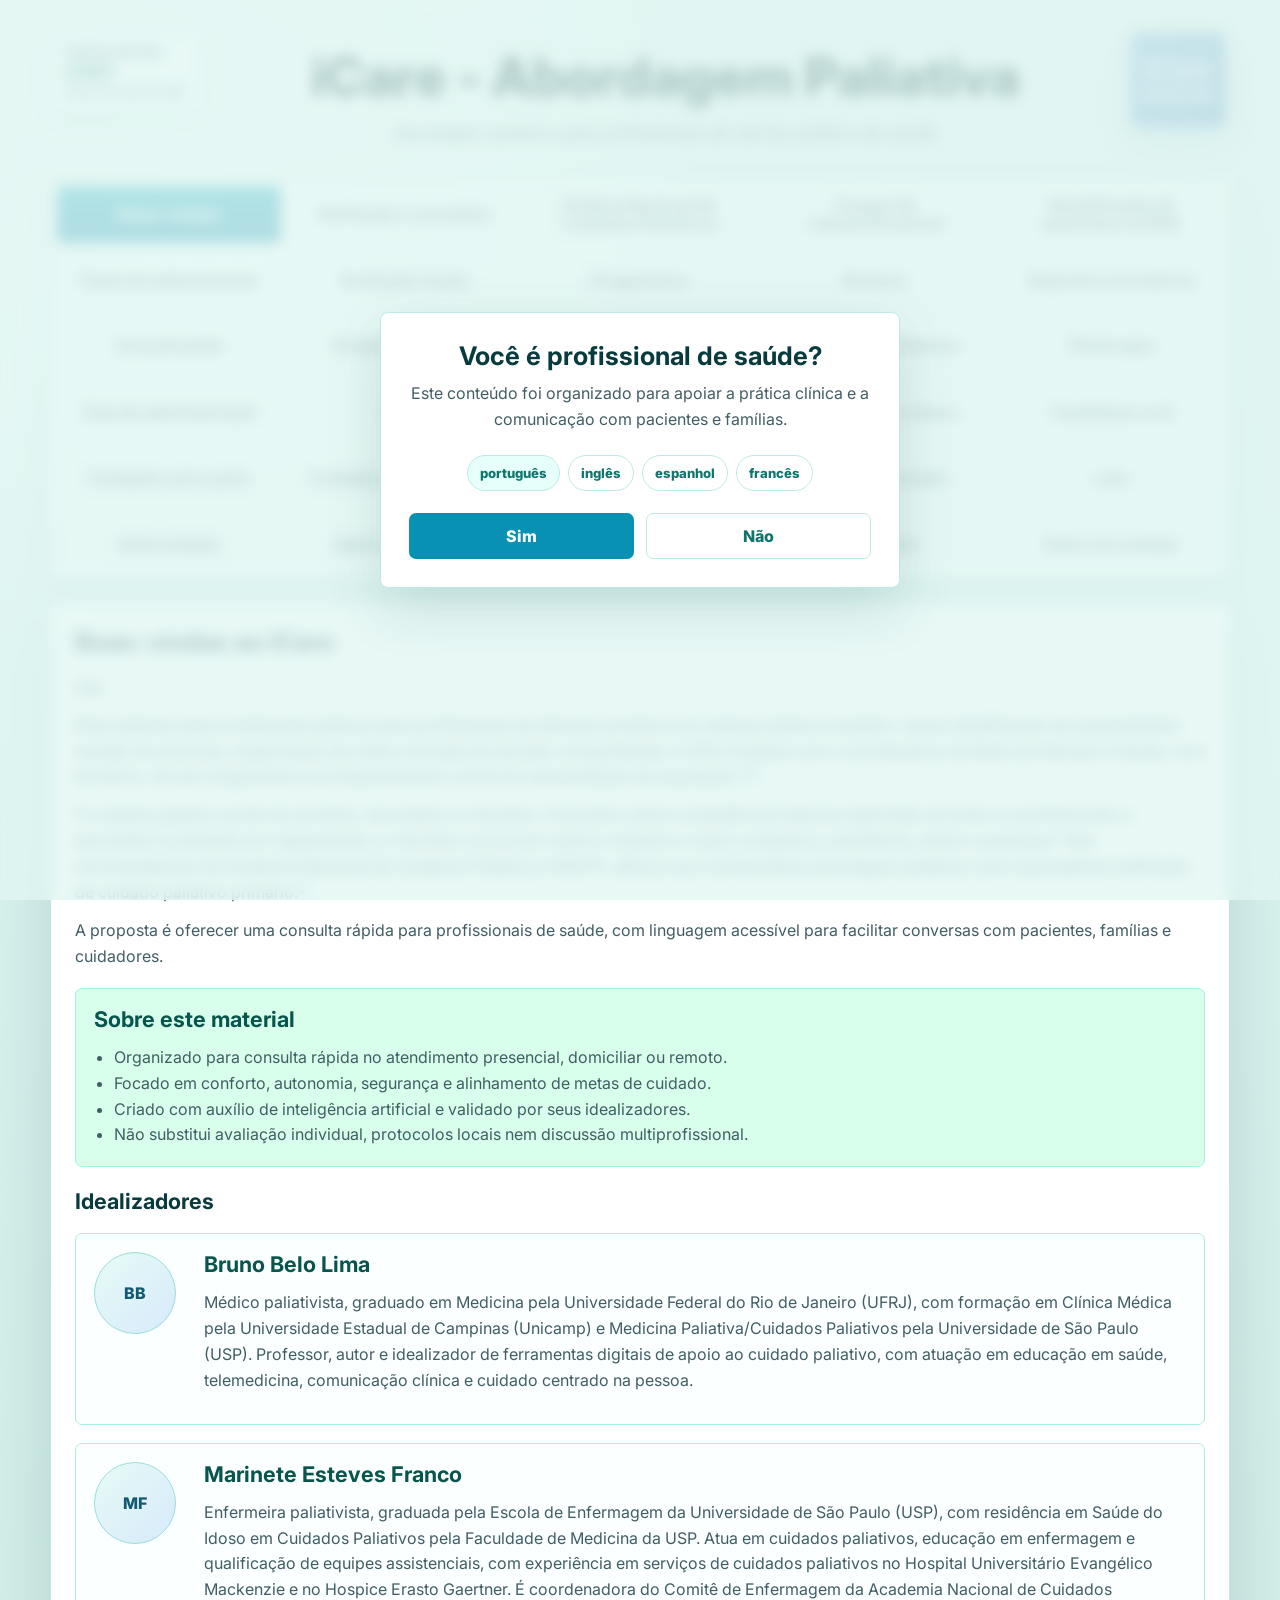
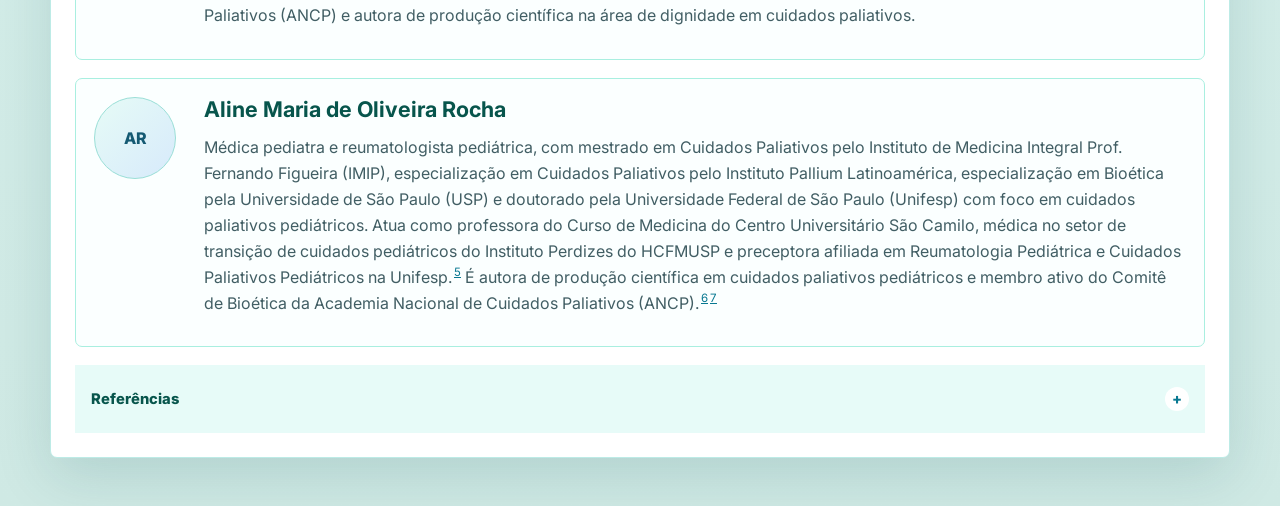
==== commit 57143f22: "Add files via upload" ====
--- a/index.html
+++ b/index.html
@@ -3,10 +3,10 @@
   <head>
     <meta charset="utf-8" />
     <meta name="viewport" content="width=device-width, initial-scale=1" />
-    <title>iCare - Cuidados Paliativos</title>
+    <title>iCare - Abordagem Paliativa</title>
     <meta
       name="description"
-      content="iCare Cuidados Paliativos: material de consulta rápida para acolhimento, planejamento, controle de sintomas e apoio ao cuidador."
+      content="iCare Abordagem Paliativa: material de consulta rápida para acolhimento, planejamento, controle de sintomas e apoio ao cuidador."
     />
     <link rel="preconnect" href="https://fonts.googleapis.com" />
     <link rel="preconnect" href="https://fonts.gstatic.com" crossorigin />
@@ -43,11 +43,11 @@
         </aside>
 
         <div class="brand-block">
-          <h1>iCare - Cuidados Paliativos</h1>
+          <h1>iCare - Abordagem Paliativa</h1>
           <p>abordagem paliativa para profissionais do serviço público de saúde</p>
         </div>
 
-        <img class="brand-logo" src="assets/icare-logo-cuidados-paliativos.svg" alt="Logotipo iCare Cuidados Paliativos" />
+        <img class="brand-logo" src="assets/icare-logo-cuidados-paliativos.svg" alt="Logotipo iCare Abordagem Paliativa" />
       </header>
 
       <section class="tabs" aria-label="Seções do guia">
@@ -84,37 +84,25 @@
       </section>
 
       <section class="content-panel active" id="boas-vindas" tabindex="0">
-        <div class="panel-grid">
-          <div>
-            <h2>Boas-vindas ao iCare</h2>
-            <p>Olá,</p>
-            <p>
-              Este material reúne orientações práticas para abordagem paliativa, especialmente para profissionais
-              atuantes na atenção primária e no sistema público brasileiro, apoiando a identificação de necessidades,
-              o manejo de sintomas, a organização da visita e a tomada de decisão compartilhada.
-              A atenção primária é tratada aqui como ponto coordenador da Rede de Atenção à Saúde, com responsabilidade
-              por território, vínculo longitudinal e organização do cuidado conforme necessidades da população.<sup class="ref-call"><a href="#ref-boas-3">3</a></sup>
-              A abordagem prática segue a lógica de cuidado paliativo na APS, com avaliação de necessidades,
-              planejamento compartilhado e acompanhamento longitudinal.<sup class="ref-call"><a href="#ref-boas-4">4</a></sup>
-            </p>
-            <p>
-              O cuidado paliativo pode ser dividido em primário, secundário e terciário. O cuidado paliativo primário
-              se refere às habilidades básicas e competências necessárias a todos os profissionais de saúde; o
-              secundário corresponde ao cuidado prestado por especialista em cuidados paliativos; e o terciário se
-              refere a centros da especialidade destinados a casos mais complexos, nos quais, além da assistência,
-              também são realizados ensino e pesquisa.<sup class="ref-call"><a href="#ref-boas-1">1</a></sup>
-              Nas recomendações da Academia Nacional de Cuidados Paliativos (ANCP), utilizou-se a nomenclatura
-              abordagem paliativa como equivalente à definição de cuidado paliativo primário.<sup class="ref-call"><a href="#ref-boas-2">2</a></sup>
-            </p>
-            <p>
-              A proposta é oferecer uma consulta rápida para profissionais de saúde, com linguagem acessível para
-              facilitar conversas com pacientes, famílias e cuidadores.
-            </p>
-          </div>
-          <figure class="care-figure">
-            <img src="assets/care-illustration.svg" alt="Profissional acolhendo pessoa em cuidado paliativo" />
-          </figure>
-        </div>
+        <h2>Boas-vindas ao iCare</h2>
+        <p>Olá,</p>
+        <p>
+          Este material reúne orientações práticas para profissionais da atenção primária e do sistema público
+          brasileiro. Apoia identificação de necessidades, manejo de sintomas, organização da visita e tomada de
+          decisão compartilhada. A APS é tratada como coordenadora da Rede de Atenção à Saúde, com território,
+          vínculo longitudinal e acompanhamento conforme necessidades da população.<sup class="ref-call"><a href="#ref-boas-3">3</a></sup><sup class="ref-call"><a href="#ref-boas-4">4</a></sup>
+        </p>
+        <p>
+          O cuidado paliativo pode ser primário, secundário ou terciário. O primário reúne competências básicas
+          esperadas de todos os profissionais; o secundário é prestado por especialista; e o terciário ocorre em
+          centros voltados a casos complexos, assistência, ensino e pesquisa.<sup class="ref-call"><a href="#ref-boas-1">1</a></sup>
+          Nas recomendações da Academia Nacional de Cuidados Paliativos (ANCP), utilizou-se a nomenclatura
+          abordagem paliativa como equivalente à definição de cuidado paliativo primário.<sup class="ref-call"><a href="#ref-boas-2">2</a></sup>
+        </p>
+        <p>
+          A proposta é oferecer uma consulta rápida para profissionais de saúde, com linguagem acessível para
+          facilitar conversas com pacientes, famílias e cuidadores.
+        </p>
 
         <div class="mint-box">
           <h3>Sobre este material</h3>
@@ -128,27 +116,60 @@
 
         <h3 class="section-kicker">Idealizadores</h3>
 
-        <div class="profile-card">
-          <h3>Bruno Belo Lima</h3>
-          <p>
-            Médico paliativista, graduado em Medicina pela Universidade Federal do Rio de Janeiro (UFRJ),
-            com formação em Clínica Médica pela Universidade Estadual de Campinas (Unicamp) e Medicina
-            Paliativa/Cuidados Paliativos pela Universidade de São Paulo (USP). Professor, autor e idealizador
-            de ferramentas digitais de apoio ao cuidado paliativo, com atuação em educação em saúde,
-            telemedicina, comunicação clínica e cuidado centrado na pessoa.
-          </p>
-        </div>
-
-        <div class="profile-card">
-          <h3>Marinete Esteves Franco</h3>
-          <p>
-            Enfermeira paliativista, graduada pela Escola de Enfermagem da Universidade de São Paulo (USP),
-            com residência em Saúde do Idoso em Cuidados Paliativos pela Faculdade de Medicina da USP. Atua
-            em cuidados paliativos, educação em enfermagem e qualificação de equipes assistenciais, com experiência
-            em serviços de cuidados paliativos no Hospital Universitário Evangélico Mackenzie e no Hospice Erasto
-            Gaertner. É coordenadora do Comitê de Enfermagem da Academia Nacional de Cuidados Paliativos (ANCP)
-            e autora de produção científica na área de dignidade em cuidados paliativos.
-          </p>
+        <div class="profile-card profile-card-with-photo">
+          <div class="profile-photo" aria-hidden="true">
+            <img src="https://static.wixstatic.com/media/a7a4d5_74e7f12082ed49448b2387e6128e5b18~mv2.jpeg/v1/fill/w_281%2Ch_375%2Cal_c%2Cq_80%2Cusm_0.66_1.00_0.01%2Cenc_avif%2Cquality_auto/a7a4d5_74e7f12082ed49448b2387e6128e5b18~mv2.jpeg" alt="" loading="lazy" referrerpolicy="no-referrer" onerror="this.parentElement.classList.add('is-fallback'); this.remove();" />
+            <span>BB</span>
+          </div>
+          <div>
+            <h3>Bruno Belo Lima</h3>
+            <p>
+              Médico paliativista, graduado em Medicina pela Universidade Federal do Rio de Janeiro (UFRJ),
+              com formação em Clínica Médica pela Universidade Estadual de Campinas (Unicamp) e Medicina
+              Paliativa/Cuidados Paliativos pela Universidade de São Paulo (USP). Professor, autor e idealizador
+              de ferramentas digitais de apoio ao cuidado paliativo, com atuação em educação em saúde,
+              telemedicina, comunicação clínica e cuidado centrado na pessoa.
+            </p>
+          </div>
+        </div>
+
+        <div class="profile-card profile-card-with-photo">
+          <div class="profile-photo" aria-hidden="true">
+            <img src="https://unavatar.io/linkedin/marinete-franco-53849b234" alt="" loading="lazy" referrerpolicy="no-referrer" onerror="this.parentElement.classList.add('is-fallback'); this.remove();" />
+            <span>MF</span>
+          </div>
+          <div>
+            <h3>Marinete Esteves Franco</h3>
+            <p>
+              Enfermeira paliativista, graduada pela Escola de Enfermagem da Universidade de São Paulo (USP),
+              com residência em Saúde do Idoso em Cuidados Paliativos pela Faculdade de Medicina da USP. Atua
+              em cuidados paliativos, educação em enfermagem e qualificação de equipes assistenciais, com experiência
+              em serviços de cuidados paliativos no Hospital Universitário Evangélico Mackenzie e no Hospice Erasto
+              Gaertner. É coordenadora do Comitê de Enfermagem da Academia Nacional de Cuidados Paliativos (ANCP)
+              e autora de produção científica na área de dignidade em cuidados paliativos.
+            </p>
+          </div>
+        </div>
+
+        <div class="profile-card profile-card-with-photo">
+          <div class="profile-photo" aria-hidden="true">
+            <img src="https://unavatar.io/linkedin/aline-rocha-44589418b" alt="" loading="lazy" referrerpolicy="no-referrer" onerror="this.parentElement.classList.add('is-fallback'); this.remove();" />
+            <span>AR</span>
+          </div>
+          <div>
+            <h3>Aline Maria de Oliveira Rocha</h3>
+            <p>
+              Médica pediatra e reumatologista pediátrica, com mestrado em Cuidados Paliativos pelo Instituto
+              de Medicina Integral Prof. Fernando Figueira (IMIP), especialização em Cuidados Paliativos pelo
+              Instituto Pallium Latinoamérica, especialização em Bioética pela Universidade de São Paulo (USP)
+              e doutorado pela Universidade Federal de São Paulo (Unifesp) com foco em cuidados paliativos
+              pediátricos. Atua como professora do Curso de Medicina do Centro Universitário São Camilo,
+              médica no setor de transição de cuidados pediátricos do Instituto Perdizes do HCFMUSP e
+              preceptora afiliada em Reumatologia Pediátrica e Cuidados Paliativos Pediátricos na Unifesp.<sup class="ref-call"><a href="#ref-boas-5">5</a></sup>
+              É autora de produção científica em cuidados paliativos pediátricos e membro ativo do Comitê de
+              Bioética da Academia Nacional de Cuidados Paliativos (ANCP).<sup class="ref-call"><a href="#ref-boas-6">6</a></sup><sup class="ref-call"><a href="#ref-boas-7">7</a></sup>
+            </p>
+          </div>
         </div>
 
         <section class="references-panel" aria-labelledby="welcomeReferencesTitle">
@@ -167,6 +188,15 @@
             </li>
             <li id="ref-boas-4">
               PlanificaSUS. <a href="https://planificasus.com.br/arquivo-download.php?hash=1e46e6378b9b4ee6ce60c1f339bf146a8af0cd77&t=1701202060&type=biblioteca" target="_blank" rel="noreferrer">Manual de Cuidados Paliativos na Atenção Primária à Saúde</a> [Internet]. São Paulo: Sociedade Beneficente Israelita Brasileira Albert Einstein; [cited 2026 May 29].
+            </li>
+            <li id="ref-boas-5">
+              Centro Universitário São Camilo. <a href="https://saocamilo-sp.br/coordenador/aline-maria-de-oliveira-rocha/" target="_blank" rel="noreferrer">Profa. Dra. Aline Maria de Oliveira Rocha</a> [Internet]. São Paulo: Centro Universitário São Camilo; [cited 2026 May 30].
+            </li>
+            <li id="ref-boas-6">
+              Rocha AMO, Mendes PHM, Mauricio LS, Henrique EA, Crispim DH, et al. <a href="https://doi.org/10.1177/26892820251409582" target="_blank" rel="noreferrer">Palliative care service needs of children with complex chronic conditions in a hospital-to-home transition unit: insights from an underserved population</a>. Palliat Med Rep. 2026.
+            </li>
+            <li id="ref-boas-7">
+              Academia Nacional de Cuidados Paliativos. <a href="https://paliativo.org.br/comites/" target="_blank" rel="noreferrer">Comitês</a> [Internet]. São Paulo: ANCP; [cited 2026 May 30].
             </li>
           </ol>
         </section>
@@ -636,6 +666,7 @@
           <button class="subtab-trigger active" type="button" data-assessment-subtab="visao-geral-avaliacao">Visão geral</button>
           <button class="subtab-trigger" type="button" data-assessment-subtab="escala-performance-paliativa">Escala de performance paliativa</button>
           <button class="subtab-trigger" type="button" data-assessment-subtab="abordagem-paliativa-completa">Abordagem paliativa completa</button>
+          <button class="subtab-trigger" type="button" data-assessment-subtab="elementos-abordagem-paliativa-completa">Elementos da abordagem paliativa completa</button>
         </div>
 
         <div class="assessment-subpanel active" id="visao-geral-avaliacao" tabindex="0">
@@ -734,13 +765,45 @@
                 <label>Data de nascimento <input type="text" name="nascimento" placeholder="__/__/____" /></label>
                 <label>Idade <input type="text" name="idade" /></label>
                 <label>Cartão Nacional do SUS <input type="text" name="cns" /></label>
+                <label>CID <input type="text" name="cid" /></label>
                 <label>Agente Comunitário de Saúde <input type="text" name="acs" /></label>
                 <label>Município <input type="text" name="municipio" /></label>
                 <label class="full-span">Endereço <input type="text" name="endereco" /></label>
-                <label>Estrato familiar <input type="text" name="estrato-familiar" /></label>
+                <label>Local de cuidado <input type="text" name="local-cuidado" placeholder="Domicílio, UBS, hospital, instituição ou outro" /></label>
                 <label>Mora com alguém? <input type="text" name="mora-com-alguem" placeholder="Sim/Não. Se sim, com quem?" /></label>
                 <label>Data da abordagem paliativa completa <input type="text" name="data-abordagem" placeholder="__/__/____" /></label>
                 <label>Profissional responsável <input type="text" name="profissional-responsavel" /></label>
+              </div>
+            </fieldset>
+
+            <fieldset>
+              <legend>Escala de Risco Familiar de Coelho-Savassi</legend>
+              <p>
+                Selecione as sentinelas presentes na família. A soma gera automaticamente a classificação de risco familiar
+                para apoiar a priorização do acompanhamento pela equipe.<sup class="ref-call"><a href="#ref-avaliacao-10">10</a></sup>
+              </p>
+              <div class="coelho-savassi-grid">
+                <label><input type="checkbox" data-coelho-savassi-score="3" /> Acamado</label>
+                <label><input type="checkbox" data-coelho-savassi-score="3" /> Deficiência física</label>
+                <label><input type="checkbox" data-coelho-savassi-score="3" /> Deficiência mental</label>
+                <label><input type="checkbox" data-coelho-savassi-score="3" /> Baixas condições de saneamento</label>
+                <label><input type="checkbox" data-coelho-savassi-score="3" /> Desnutrição grave</label>
+                <label><input type="checkbox" data-coelho-savassi-score="2" /> Drogadição</label>
+                <label><input type="checkbox" data-coelho-savassi-score="2" /> Desemprego</label>
+                <label><input type="checkbox" data-coelho-savassi-score="1" /> Analfabetismo</label>
+                <label><input type="checkbox" data-coelho-savassi-score="1" /> Indivíduo menor de 6 meses</label>
+                <label><input type="checkbox" data-coelho-savassi-score="1" /> Indivíduo maior de 70 anos</label>
+                <label><input type="checkbox" data-coelho-savassi-score="1" /> Hipertensão arterial sistêmica</label>
+                <label><input type="checkbox" data-coelho-savassi-score="1" /> Diabetes mellitus</label>
+              </div>
+              <div class="record-options coelho-savassi-density" aria-label="Relação morador por cômodo">
+                <label><input type="radio" name="morador-comodo" data-coelho-savassi-density="3" /> Relação morador/cômodo maior que 1</label>
+                <label><input type="radio" name="morador-comodo" data-coelho-savassi-density="2" /> Relação morador/cômodo igual a 1</label>
+                <label><input type="radio" name="morador-comodo" data-coelho-savassi-density="0" /> Relação morador/cômodo menor que 1</label>
+              </div>
+              <div class="coelho-savassi-result" aria-live="polite">
+                <strong id="coelhoSavassiScore">Escore: 0</strong>
+                <span id="coelhoSavassiClass">R0 - risco habitual</span>
               </div>
             </fieldset>
 
@@ -754,10 +817,39 @@
 
             <fieldset>
               <legend>Indicadores SPICT-BR</legend>
-              <label class="directive-output-label">
-                Indicadores com resultado positivo na ferramenta de elegibilidade SPICT-BR
-                <textarea name="indicadores-spict" rows="5"></textarea>
-              </label>
+              <p>
+                Selecione os indicadores gerais ou clínicos presentes. O resultado é gerado automaticamente para apoiar
+                a identificação de necessidade de abordagem paliativa completa.<sup class="ref-call"><a href="#ref-identificacao-3">3</a></sup>
+              </p>
+              <h4>Indicadores gerais</h4>
+              <div class="spict-record-grid">
+                <label><input type="checkbox" data-complete-spict-item /> Internação ou atendimento de urgência não planejado.</label>
+                <label><input type="checkbox" data-complete-spict-item /> Funcionalidade ruim ou em deterioração, com reversibilidade limitada.</label>
+                <label><input type="checkbox" data-complete-spict-item /> Dependência crescente para cuidados por piora física ou mental.</label>
+                <label><input type="checkbox" data-complete-spict-item /> Cuidador precisa de mais ajuda e suporte.</label>
+                <label><input type="checkbox" data-complete-spict-item /> Perda de peso progressiva, baixo peso ou baixa massa muscular.</label>
+                <label><input type="checkbox" data-complete-spict-item /> Sintomas persistentes apesar de tratamento otimizado.</label>
+                <label><input type="checkbox" data-complete-spict-item /> Pessoa ou família solicita cuidado paliativo, redução/interrupção de tratamento ou foco em qualidade de vida.</label>
+              </div>
+              <h4>Indicadores clínicos</h4>
+              <div class="spict-record-grid">
+                <label><input type="checkbox" data-complete-spict-item /> Câncer com declínio funcional ou tratamento com objetivo predominantemente sintomático.</label>
+                <label><input type="checkbox" data-complete-spict-item /> Demência ou fragilidade com dependência, baixa ingesta, disfagia, incontinência, pouca interação, quedas ou infecções recorrentes.</label>
+                <label><input type="checkbox" data-complete-spict-item /> Doença neurológica com declínio funcional/cognitivo, comunicação ou deglutição progressivamente prejudicadas, aspiração ou insuficiência respiratória.</label>
+                <label><input type="checkbox" data-complete-spict-item /> Doença cardíaca/vascular avançada, dispneia ou dor aos mínimos esforços, doença coronariana extensa ou doença vascular periférica grave.</label>
+                <label><input type="checkbox" data-complete-spict-item /> Doença respiratória grave com dispneia em repouso ou mínimos esforços, oxigenoterapia crônica ou insuficiência respiratória.</label>
+                <label><input type="checkbox" data-complete-spict-item /> Doença renal crônica avançada, piora global de saúde ou decisão de não iniciar/interromper diálise.</label>
+                <label><input type="checkbox" data-complete-spict-item /> Doença hepática avançada com complicações como ascite refratária, encefalopatia, síndrome hepatorrenal, peritonite bacteriana ou sangramento varicoso recorrente.</label>
+                <label><input type="checkbox" data-complete-spict-item /> Outra condição com deterioração e risco de morte por complicações não reversíveis ou sem tratamento com benefício esperado.</label>
+              </div>
+              <div class="record-options spict-record-options">
+                <label class="no-red-flags-option"><input type="checkbox" data-complete-spict-none /> <strong>Sem indicadores positivos.</strong></label>
+                <label><input type="checkbox" data-complete-spict-doubt /> Permanece dúvida após aplicação do SPICT-BR.</label>
+              </div>
+              <div class="spict-record-result" aria-live="polite">
+                <strong id="completeSpictStatus">SPICT-BR: aguardando seleção</strong>
+                <span id="completeSpictCount">Nenhum item positivo selecionado.</span>
+              </div>
             </fieldset>
 
             <fieldset>
@@ -786,15 +878,84 @@
 
             <fieldset>
               <legend>Trajetória da doença</legend>
+              <figure class="trajectory-figure">
+                <img src="assets/trajetorias-doenca.svg" alt="Gráficos de trajetória da doença: câncer avançado, insuficiência de órgão e fragilidade ou demência" loading="lazy" />
+              </figure>
               <div class="record-options">
                 <label><input type="checkbox" name="trajetoria" value="cancer" /> Câncer avançado</label>
                 <label><input type="checkbox" name="trajetoria" value="insuficiencia" /> Insuficiência de órgão</label>
                 <label><input type="checkbox" name="trajetoria" value="fragilidade" /> Fragilidade/demência</label>
                 <label><input type="checkbox" name="trajetoria" value="outra" /> Outra trajetória</label>
               </div>
+              <div class="complete-pps-grid">
+                <label>
+                  Deambulação
+                  <select data-complete-pps-factor="ambulation">
+                    <option value="">Selecionar</option>
+                    <option value="complete">Completa</option>
+                    <option value="reduced">Reduzida</option>
+                    <option value="sit_lie">Maior parte do tempo sentado ou deitado</option>
+                    <option value="bed_most">Maior parte do tempo acamado</option>
+                    <option value="bedbound">Totalmente acamado</option>
+                    <option value="death">Morte</option>
+                  </select>
+                </label>
+                <label>
+                  Atividade e evidência de doença
+                  <select data-complete-pps-factor="activity">
+                    <option value="">Selecionar</option>
+                    <option value="normal_no_disease">Atividade e trabalho normais, sem evidência de doença</option>
+                    <option value="normal_some_disease">Atividade e trabalho normais, com alguma evidência de doença</option>
+                    <option value="normal_effort_some_disease">Atividade normal com esforço, com alguma evidência de doença</option>
+                    <option value="unable_normal_work_significant">Incapaz para trabalho normal, doença significativa</option>
+                    <option value="unable_hobbies_significant">Incapaz para hobbies ou tarefas domésticas, doença significativa</option>
+                    <option value="unable_any_work_extensive">Incapaz para qualquer trabalho, doença extensa</option>
+                    <option value="unable_most_activity_extensive">Incapaz para a maioria das atividades, doença extensa</option>
+                    <option value="unable_any_activity_extensive">Incapaz para qualquer atividade, doença extensa</option>
+                    <option value="death">Morte</option>
+                  </select>
+                </label>
+                <label>
+                  Autocuidado
+                  <select data-complete-pps-factor="selfcare">
+                    <option value="">Selecionar</option>
+                    <option value="complete">Completo</option>
+                    <option value="occasional">Assistência ocasional</option>
+                    <option value="considerable">Assistência considerável</option>
+                    <option value="almost_complete">Assistência quase completa</option>
+                    <option value="complete_dependence">Dependência completa</option>
+                    <option value="death">Morte</option>
+                  </select>
+                </label>
+                <label>
+                  Ingesta
+                  <select data-complete-pps-factor="intake">
+                    <option value="">Selecionar</option>
+                    <option value="normal">Normal</option>
+                    <option value="normal_or_reduced">Normal ou reduzida</option>
+                    <option value="minimal_sips">Mínima a pequenos goles</option>
+                    <option value="mouth_care">Cuidados com a boca</option>
+                    <option value="death">Morte</option>
+                  </select>
+                </label>
+                <label>
+                  Nível de consciência
+                  <select data-complete-pps-factor="consciousness">
+                    <option value="">Selecionar</option>
+                    <option value="complete">Completa</option>
+                    <option value="complete_or_confusion">Completa ou períodos de confusão</option>
+                    <option value="complete_or_drowsy_confusion">Completa ou sonolência +/- confusão</option>
+                    <option value="drowsy_coma_confusion">Sonolento ou coma +/- confusão</option>
+                    <option value="death">Morte</option>
+                  </select>
+                </label>
+              </div>
               <div class="directive-form-grid">
-                <label>PPS atual no gráfico escolhido <input type="text" name="pps-atual" placeholder="%" /></label>
                 <label>Data da avaliação <input type="text" name="data-pps-atual" placeholder="__/__/____" /></label>
+              </div>
+              <div class="complete-pps-result" aria-live="polite">
+                <strong id="completePpsScore">PPS atual: aguardando seleção</strong>
+                <span id="completePpsText">Selecione os cinco parâmetros para gerar o resultado automaticamente.</span>
               </div>
             </fieldset>
 
@@ -824,23 +985,23 @@
                   <thead>
                     <tr>
                       <th>Sintoma</th>
-                      <th>Data/valor</th>
-                      <th>Data/valor</th>
-                      <th>Data/valor</th>
+                      <th>Avaliação 1</th>
+                      <th>Avaliação 2</th>
+                      <th>Avaliação 3</th>
                     </tr>
                   </thead>
                   <tbody>
                     <tr><th>Data da avaliação</th><td><input type="text" /></td><td><input type="text" /></td><td><input type="text" /></td></tr>
-                    <tr><th>Dor</th><td><input type="text" /></td><td><input type="text" /></td><td><input type="text" /></td></tr>
-                    <tr><th>Cansaço</th><td><input type="text" /></td><td><input type="text" /></td><td><input type="text" /></td></tr>
-                    <tr><th>Sonolência</th><td><input type="text" /></td><td><input type="text" /></td><td><input type="text" /></td></tr>
-                    <tr><th>Náusea</th><td><input type="text" /></td><td><input type="text" /></td><td><input type="text" /></td></tr>
-                    <tr><th>Apetite</th><td><input type="text" /></td><td><input type="text" /></td><td><input type="text" /></td></tr>
-                    <tr><th>Falta de ar</th><td><input type="text" /></td><td><input type="text" /></td><td><input type="text" /></td></tr>
-                    <tr><th>Depressão</th><td><input type="text" /></td><td><input type="text" /></td><td><input type="text" /></td></tr>
-                    <tr><th>Ansiedade</th><td><input type="text" /></td><td><input type="text" /></td><td><input type="text" /></td></tr>
-                    <tr><th>Bem-estar</th><td><input type="text" /></td><td><input type="text" /></td><td><input type="text" /></td></tr>
-                    <tr><th>Outro sintoma</th><td><input type="text" /></td><td><input type="text" /></td><td><input type="text" /></td></tr>
+                    <tr><th>Dor</th><td><select data-symptom-score aria-label="Dor avaliação 1"></select></td><td><select data-symptom-score aria-label="Dor avaliação 2"></select></td><td><select data-symptom-score aria-label="Dor avaliação 3"></select></td></tr>
+                    <tr><th>Cansaço</th><td><select data-symptom-score aria-label="Cansaço avaliação 1"></select></td><td><select data-symptom-score aria-label="Cansaço avaliação 2"></select></td><td><select data-symptom-score aria-label="Cansaço avaliação 3"></select></td></tr>
+                    <tr><th>Sonolência</th><td><select data-symptom-score aria-label="Sonolência avaliação 1"></select></td><td><select data-symptom-score aria-label="Sonolência avaliação 2"></select></td><td><select data-symptom-score aria-label="Sonolência avaliação 3"></select></td></tr>
+                    <tr><th>Náusea</th><td><select data-symptom-score aria-label="Náusea avaliação 1"></select></td><td><select data-symptom-score aria-label="Náusea avaliação 2"></select></td><td><select data-symptom-score aria-label="Náusea avaliação 3"></select></td></tr>
+                    <tr><th>Apetite</th><td><select data-symptom-score aria-label="Apetite avaliação 1"></select></td><td><select data-symptom-score aria-label="Apetite avaliação 2"></select></td><td><select data-symptom-score aria-label="Apetite avaliação 3"></select></td></tr>
+                    <tr><th>Falta de ar</th><td><select data-symptom-score aria-label="Falta de ar avaliação 1"></select></td><td><select data-symptom-score aria-label="Falta de ar avaliação 2"></select></td><td><select data-symptom-score aria-label="Falta de ar avaliação 3"></select></td></tr>
+                    <tr><th>Depressão</th><td><select data-symptom-score aria-label="Depressão avaliação 1"></select></td><td><select data-symptom-score aria-label="Depressão avaliação 2"></select></td><td><select data-symptom-score aria-label="Depressão avaliação 3"></select></td></tr>
+                    <tr><th>Ansiedade</th><td><select data-symptom-score aria-label="Ansiedade avaliação 1"></select></td><td><select data-symptom-score aria-label="Ansiedade avaliação 2"></select></td><td><select data-symptom-score aria-label="Ansiedade avaliação 3"></select></td></tr>
+                    <tr><th>Bem-estar</th><td><select data-symptom-score aria-label="Bem-estar avaliação 1"></select></td><td><select data-symptom-score aria-label="Bem-estar avaliação 2"></select></td><td><select data-symptom-score aria-label="Bem-estar avaliação 3"></select></td></tr>
+                    <tr><th>Outro sintoma</th><td><select data-symptom-score aria-label="Outro sintoma avaliação 1"></select></td><td><select data-symptom-score aria-label="Outro sintoma avaliação 2"></select></td><td><select data-symptom-score aria-label="Outro sintoma avaliação 3"></select></td></tr>
                   </tbody>
                 </table>
               </div>
@@ -859,8 +1020,8 @@
                     </tr>
                   </thead>
                   <tbody>
-                    <tr><th>Data da avaliação</th><td><input type="text" /></td><td><input type="text" /></td><td><input type="text" /></td></tr>
-                    <tr><th>PPS</th><td><input type="text" placeholder="%" /></td><td><input type="text" placeholder="%" /></td><td><input type="text" placeholder="%" /></td></tr>
+                    <tr><th>Data da avaliação</th><td><input type="text" id="ppsProgressDate1" data-linked-pps-date placeholder="__/__/____" /></td><td><input type="text" placeholder="__/__/____" /></td><td><input type="text" placeholder="__/__/____" /></td></tr>
+                    <tr><th>PPS</th><td><input type="text" id="ppsProgressScore1" data-linked-pps-score placeholder="%" /></td><td><input type="text" placeholder="%" /></td><td><input type="text" placeholder="%" /></td></tr>
                   </tbody>
                 </table>
               </div>
@@ -881,14 +1042,28 @@
                 <textarea name="reflexoes-equipe" rows="5"></textarea>
               </label>
             </fieldset>
+
+            <fieldset>
+              <legend>Resumo editável</legend>
+              <div class="directive-actions">
+                <button class="secondary-button compact-button" type="button" id="generateCompleteRecordSummary">Gerar resumo</button>
+                <button class="secondary-button compact-button" type="button" id="copyCompleteRecordSummary">Copiar resumo</button>
+              </div>
+              <label class="directive-output-label" for="completeRecordSummary">
+                Texto consolidado para registro ou discussão em equipe
+                <textarea id="completeRecordSummary" class="directive-output" rows="14"></textarea>
+              </label>
+            </fieldset>
           </form>
-
+        </div>
+
+        <div class="assessment-subpanel" id="elementos-abordagem-paliativa-completa" tabindex="0">
           <div class="info-grid">
             <article>
               <h3>Identificação</h3>
               <ul>
                 <li>Nome, nome social, gênero, data de nascimento, idade e Cartão Nacional do SUS.</li>
-                <li>Agente Comunitário de Saúde, endereço, município e estrato familiar conforme estratificação de risco.</li>
+                <li>Agente Comunitário de Saúde, endereço, município e classificação pela Escala de Risco Familiar de Coelho-Savassi.</li>
                 <li>Registrar se mora com alguém e, quando sim, com quem.</li>
                 <li>Data da abordagem paliativa completa e profissional responsável.</li>
               </ul>
@@ -904,7 +1079,7 @@
             <article>
               <h3>Indicadores SPICT-BR</h3>
               <ul>
-                <li>Descrever os indicadores com resultado positivo na ferramenta de elegibilidade SPICT-BR.</li>
+                <li>Selecionar os indicadores com resultado positivo na ferramenta de elegibilidade SPICT-BR.</li>
                 <li>Registrar indicadores gerais de piora da saúde e indicadores clínicos da condição avançada identificada.</li>
                 <li>Usar o registro para justificar a necessidade de abordagem paliativa completa e acompanhamento longitudinal.<sup class="ref-call"><a href="#ref-avaliacao-7">7</a></sup></li>
               </ul>
@@ -943,7 +1118,7 @@
               <h3>Trajetória da doença</h3>
               <ul>
                 <li>Selecionar a curva típica relacionada ao caso.</li>
-                <li>Identificar o Palliative Performance Scale (PPS) atual no gráfico escolhido.</li>
+                <li>Selecionar os parâmetros da Palliative Performance Scale (PPS) para gerar automaticamente o resultado atual.</li>
                 <li>Usar trajetórias de adoecimento para alinhar prognóstico, intensidade de cuidado e planejamento.<sup class="ref-call"><a href="#ref-avaliacao-9">9</a></sup></li>
               </ul>
             </article>
@@ -1147,6 +1322,9 @@
             <li id="ref-avaliacao-9">
               Murray SA, Kendall M, Boyd K, Sheikh A. <a href="https://doi.org/10.1136/bmj.330.7498.1007" target="_blank" rel="noreferrer">Illness trajectories and palliative care</a>. BMJ. 2005;330(7498):1007-11.
             </li>
+            <li id="ref-avaliacao-10">
+              Savassi LCM, Lage JL, Coelho FLG. <a href="https://jmphc.emnuvens.com.br/jmphc/article/view/155" target="_blank" rel="noreferrer">Sistematização de instrumento de estratificação de risco familiar: a Escala de Risco Familiar de Coelho-Savassi</a>. J Manag Prim Health Care. 2012;3(2):179-85.
+            </li>
           </ol>
         </section>
       </section>
@@ -1154,8 +1332,8 @@
       <section class="content-panel" id="prognostico" tabindex="0">
         <h2>Prognóstico</h2>
         <p>
-          A avaliação prognóstica em cuidados paliativos combina trajetória da doença, funcionalidade, carga de sintomas,
-          achados clínicos, exames proporcionais e percepção da equipe. O objetivo não é prever uma data exata, mas
+          A avaliação prognóstica combina trajetória da doença, funcionalidade, carga de sintomas, achados clínicos,
+          exames proporcionais e percepção da equipe. O objetivo não é prever uma data exata, mas
           estimar probabilidades de desfechos, orientar decisões, preparar a pessoa e alinhar intensidade de cuidado.<sup class="ref-call"><a href="#ref-prognostico-1">1</a></sup><sup class="ref-call"><a href="#ref-prognostico-2">2</a></sup><sup class="ref-call"><a href="#ref-prognostico-3">3</a></sup>
         </p>
 
@@ -1217,11 +1395,11 @@
       <section class="content-panel" id="bioetica" tabindex="0">
         <h2>Bioética</h2>
         <p>
-          Decisões em cuidados paliativos devem articular autonomia, beneficência, não maleficência,
-          justiça, veracidade, proporcionalidade e cuidado contínuo. O objetivo é proteger a pessoa,
+          Decisões clínicas devem articular autonomia, beneficência, não maleficência, justiça, veracidade,
+          proporcionalidade e cuidado contínuo. O objetivo é proteger a pessoa,
           aliviar sofrimento e evitar tanto abandono quanto intervenções sem benefício proporcional.<sup class="ref-call"><a href="#ref-bioetica-1">1</a></sup><sup class="ref-call"><a href="#ref-bioetica-2">2</a></sup>
-          A Política Nacional de Cuidados Paliativos reforça planejamento antecipado de cuidados, diretivas antecipadas
-          de vontade, abordagem integral e alívio do sofrimento como componentes da assistência.<sup class="ref-call"><a href="#ref-bioetica-3">3</a></sup>
+          A política nacional reforça planejamento antecipado, diretivas de vontade, abordagem integral e alívio do
+          sofrimento como componentes da assistência.<sup class="ref-call"><a href="#ref-bioetica-3">3</a></sup>
         </p>
 
         <div class="subtabs" aria-label="Subseções de bioética">
@@ -1722,14 +1900,11 @@
       <section class="content-panel" id="papel-profissionais" tabindex="0">
         <h2>O papel de cada profissional</h2>
         <p>
-          A abordagem paliativa é multiprofissional e deve ser realizada de forma integrada nos diferentes pontos da
-          Rede de Atenção à Saúde. A PNCP-SUS prevê equipes interdisciplinares e apoio matricial, com participação
-          mínima de médico, enfermeiro, assistente social e psicólogo, podendo incorporar outras categorias conforme
-          necessidade clínica, território e disponibilidade local.<sup class="ref-call"><a href="#ref-profissionais-1">1</a></sup>
-          As atribuições abaixo organizam, de forma prática, ações multiprofissionais descritas em manuais de cuidados
-          paliativos e adaptadas para a abordagem inicial no serviço público.<sup class="ref-call"><a href="#ref-profissionais-2">2</a></sup><sup class="ref-call"><a href="#ref-profissionais-6">6</a></sup>
-          O Parecer Normativo nº 1/2026/Cofen normatiza a atuação da equipe de enfermagem em cuidados paliativos,
-          incluindo enfermeiro, técnico e auxiliar de enfermagem.<sup class="ref-call"><a href="#ref-profissionais-3">3</a></sup>
+          O cuidado é multiprofissional e integrado aos pontos da Rede de Atenção à Saúde. A PNCP-SUS prevê equipes
+          interdisciplinares e apoio matricial, com médico, enfermeiro, assistente social e psicólogo como composição
+          mínima, podendo incorporar outras categorias conforme necessidade e disponibilidade local.<sup class="ref-call"><a href="#ref-profissionais-1">1</a></sup>
+          As atribuições abaixo sintetizam ações descritas em manuais e adaptadas à abordagem inicial no serviço público.<sup class="ref-call"><a href="#ref-profissionais-2">2</a></sup><sup class="ref-call"><a href="#ref-profissionais-6">6</a></sup>
+          O Parecer Normativo nº 1/2026/Cofen detalha a atuação de enfermeiro, técnico e auxiliar de enfermagem.<sup class="ref-call"><a href="#ref-profissionais-3">3</a></sup>
         </p>
 
         <div class="definition-grid">
@@ -1861,7 +2036,7 @@
         <div class="callout">
           <strong>Trabalho em equipe:</strong>
           <span>
-            Os papéis se complementam. Na prática, a abordagem paliativa depende de plano comum, comunicação clara,
+            Os papéis se complementam. Na prática, o cuidado depende de plano comum, comunicação clara,
             registro compartilhado, reavaliação frequente e corresponsabilização entre profissionais, pessoa, família
             e rede de cuidado, conforme a lógica de equipe interdisciplinar prevista na PNCP-SUS.<sup class="ref-call"><a href="#ref-profissionais-1">1</a></sup>
           </span>
@@ -1897,7 +2072,7 @@
       <section class="content-panel" id="tomada-decisao" tabindex="0">
         <h2>Tomada de decisão</h2>
         <p>
-          A tomada de decisão em cuidados paliativos deve combinar capacidade decisória, melhor interesse,
+          A tomada de decisão deve combinar capacidade decisória, melhor interesse,
           valores da pessoa, proporcionalidade, prognóstico e deliberação compartilhada.
         </p>
 
@@ -2296,6 +2471,16 @@
             a pior intensidade possível percebida pela pessoa.
           </p>
         </div>
+        <article class="definition-card">
+          <h3>Como avaliar o ESAS</h3>
+          <ul>
+            <li>Aplicar preferencialmente por autorrelato, perguntando como a pessoa percebeu cada sintoma nas últimas horas ou no período definido pela equipe.</li>
+            <li>Explicar a escala antes de iniciar: 0 significa ausência do sintoma e 10 significa a pior intensidade imaginável para aquela pessoa.</li>
+            <li>Ler um sintoma por vez, permitir tempo para resposta e registrar o número informado sem reinterpretar a pontuação.</li>
+            <li>Quando houver dificuldade cognitiva, comunicação limitada ou grande fragilidade, usar apoio do cuidador e observação clínica, registrando que a pontuação foi assistida.</li>
+            <li>Priorizar sintomas com maior pontuação, piora rápida, maior sofrimento ou maior impacto funcional, e repetir a escala após intervenções para comparar resposta.</li>
+          </ul>
+        </article>
         <div class="table-wrap">
           <table>
             <thead>
@@ -2382,8 +2567,7 @@
       <section class="content-panel" id="prescricao" tabindex="0">
         <h2>Prescrição</h2>
         <p>
-          Ferramenta para organizar uma proposta de prescrição sintomática. Selecione público, via, sintomas,
-          intensidade, medidas não farmacológicas e opções farmacológicas para gerar um resumo estruturado.
+          Ferramenta para montar uma proposta sintomática por público, via, sintomas, intensidade e condutas.
         </p>
 
         <div class="prescription-tool">
@@ -2491,8 +2675,7 @@
         <h2>Vias de administração</h2>
         <div class="subtabs route-tabs" aria-label="Subabas de vias de administração"></div>
         <p>
-          Organização das vias de administração de medicamentos e cuidados em situações de limitação
-          da via oral, necessidade de cuidado domiciliar ou adaptação do plano terapêutico.
+          Escolha da via conforme segurança, conforto, disponibilidade, objetivo terapêutico e cenário de cuidado.
         </p>
         <div class="info-grid">
           <article>
@@ -2532,9 +2715,9 @@
 
         <div class="cough-subpanel active" id="visao-geral-tosse" tabindex="0">
           <p>
-            A tosse em cuidados paliativos pode ter causa tumoral, infecciosa, inflamatória, medicamentosa ou mecânica.
-            A abordagem deve considerar se a tosse é produtiva ou irritativa, se é eficaz, quanto interfere no sono,
-            na dor, na fadiga e na dispneia, e se há causas reversíveis proporcionais à meta de cuidado.<sup class="ref-call"><a href="#ref-tosse-1">1</a></sup>
+            A tosse pode ter causa tumoral, infecciosa, inflamatória, medicamentosa ou mecânica. Avalie se é
+            produtiva ou irritativa, se é eficaz, quanto interfere no sono, dor, fadiga e dispneia, e se há causas
+            reversíveis proporcionais à meta de cuidado.<sup class="ref-call"><a href="#ref-tosse-1">1</a></sup>
           </p>
 
           <div class="info-grid">
@@ -2560,8 +2743,8 @@
 
         <div class="cough-subpanel" id="fluxo-tosse" tabindex="0">
           <p>
-            Fluxo de apoio para organizar avaliação e conduta inicial da tosse em cuidados paliativos. Use conforme
-            meta de cuidado, reversibilidade esperada, conforto, segurança e protocolos locais.<sup class="ref-call"><a href="#ref-tosse-1">1</a></sup><sup class="ref-call"><a href="#ref-tosse-2">2</a></sup>
+            Use este fluxo para ligar característica da tosse, fatores associados e conduta inicial à meta de cuidado
+            e aos protocolos locais.<sup class="ref-call"><a href="#ref-tosse-1">1</a></sup><sup class="ref-call"><a href="#ref-tosse-2">2</a></sup>
           </p>
 
           <div class="pain-tool pain-step" aria-label="Passo 1 - Pesquisar sinais de alerta na tosse">
@@ -2658,7 +2841,7 @@
         <div class="dyspnea-subpanel active" id="tipos-dispneia" tabindex="0">
           <p>
             Dispneia é experiência subjetiva de desconforto respiratório, com sensações qualitativamente distintas
-            que variam em intensidade. Em cuidados paliativos, deve ser avaliada junto ao sofrimento, impacto funcional,
+            que variam em intensidade. Deve ser avaliada junto ao sofrimento, impacto funcional,
             causas potencialmente reversíveis e coerência das intervenções com a meta de cuidado.<sup class="ref-call"><a href="#ref-dispneia-1">1</a></sup><sup class="ref-call"><a href="#ref-dispneia-2">2</a></sup>
           </p>
 
@@ -2814,8 +2997,7 @@
 
         <div class="dyspnea-subpanel" id="fluxo-dispneia" tabindex="0">
           <p>
-            Fluxo de apoio para organizar a abordagem da dispneia em cuidados paliativos. Use conforme gravidade,
-            reversibilidade, conforto, meta de cuidado e disponibilidade de avaliação presencial.<sup class="ref-call"><a href="#ref-dispneia-1">1</a></sup><sup class="ref-call"><a href="#ref-dispneia-2">2</a></sup>
+            Relacione gravidade, reversibilidade, conforto, meta de cuidado e necessidade de avaliação presencial.<sup class="ref-call"><a href="#ref-dispneia-1">1</a></sup><sup class="ref-call"><a href="#ref-dispneia-2">2</a></sup>
           </p>
 
           <div class="pain-tool pain-step" aria-label="Passo 1 - Pesquisar sinais de alerta na dispneia">
@@ -2960,7 +3142,7 @@
         <h2>Vômitos</h2>
         <p>
           Vômito é a eliminação forçada do conteúdo gástrico, associada à contração abdominal e abertura da cárdia.
-          Em cuidados paliativos, exige avaliação de causa, risco de broncoaspiração, hidratação e obstrução intestinal.<sup class="ref-call"><a href="#ref-vomitos-1">1</a></sup><sup class="ref-call"><a href="#ref-vomitos-2">2</a></sup><sup class="ref-call"><a href="#ref-vomitos-3">3</a></sup>
+          Exige avaliação de causa, risco de broncoaspiração, hidratação, obstrução intestinal e objetivo de cuidado.<sup class="ref-call"><a href="#ref-vomitos-1">1</a></sup><sup class="ref-call"><a href="#ref-vomitos-2">2</a></sup><sup class="ref-call"><a href="#ref-vomitos-3">3</a></sup>
         </p>
 
         <div class="definition-grid">
@@ -2976,7 +3158,7 @@
             <h3>Obstrução intestinal maligna</h3>
             <ul>
               <li>Suspeitar diante de vômitos persistentes, dor abdominal, distensão, interrupção de eliminação de gases/fezes, desidratação, ascite, caquexia ou massa abdominal palpável.<sup class="ref-call"><a href="#ref-vomitos-4">4</a></sup></li>
-              <li>Na obstrução completa, evitar procinéticos como metoclopramida; considerar haloperidol, dimenidrinato e/ou ondansetrona, antissecretores e corticoide conforme contexto.<sup class="ref-call"><a href="#ref-vomitos-4">4</a></sup></li>
+              <li>Na obstrução completa, evitar procinéticos como metoclopramida; considerar haloperidol e/ou ondansetrona, antissecretores e corticoide conforme contexto.<sup class="ref-call"><a href="#ref-vomitos-4">4</a></sup></li>
               <li>Octreotida 200 a 600 mcg/dia pode reduzir hipersecreção intestinal; hidratação venosa excessiva pode piorar secreção, distensão, dor e vômitos em alguns casos.<sup class="ref-call"><a href="#ref-vomitos-4">4</a></sup></li>
             </ul>
           </article>
@@ -3028,8 +3210,12 @@
             <h3>Medicamentos</h3>
             <ul>
               <li>Revisar opioides, anticolinérgicos, antiácidos, diuréticos e ferro.<sup class="ref-call"><a href="#ref-constipacao-3">3</a></sup></li>
-              <li>Opções presentes na RENAME incluem lactulose, óleo mineral, sulfato de magnésio, Plantago ovata e preparações retais de glicerol, conforme padrão intestinal e tolerabilidade.<sup class="ref-call"><a href="#ref-constipacao-3">3</a></sup></li>
-              <li>Supositório ou solução retal de glicerol pode ser considerada conforme avaliação clínica, conforto, plaquetas, mucosa e causa provável.<sup class="ref-call"><a href="#ref-constipacao-3">3</a></sup></li>
+              <li><strong>Lactulose:</strong> iniciar 15 mL a 30 mL VO 1 a 2 vezes ao dia; titular para evacuação confortável, reduzindo se cólicas, distensão ou diarreia.</li>
+              <li><strong>Óleo mineral:</strong> 15 mL a 30 mL VO à noite, em caso selecionado; evitar se disfagia, rebaixamento, náuseas importantes ou risco de broncoaspiração.</li>
+              <li><strong>Plantago ovata:</strong> 1 envelope ou dose padronizada VO com água 1 vez ao dia; usar apenas se houver ingesta hídrica segura e evitar em obstrução, fecaloma ou disfagia.</li>
+              <li><strong>Sulfato de magnésio:</strong> 5 g a 10 g VO diluídos em água, dose única ou conforme protocolo local; evitar em insuficiência renal, desidratação ou risco de distúrbio eletrolítico.</li>
+              <li><strong>Glicerol retal:</strong> 1 supositório retal ou solução retal conforme apresentação disponível, quando houver fezes no reto, evacuação difícil ou necessidade de efeito local.</li>
+              <li>As opções acima constam na Rename 2024; escolher conforme padrão intestinal, conforto, via possível, função renal, hidratação, risco de obstrução e tolerabilidade.<sup class="ref-call"><a href="#ref-constipacao-4">4</a></sup></li>
             </ul>
           </article>
         </div>
@@ -3042,6 +3228,7 @@
             <li id="ref-constipacao-1">Brasil. Ministério da Saúde. <a href="https://www.gov.br/saude/pt-br/centrais-de-conteudo/publicacoes/guias-e-manuais/2023/manual-de-cuidados-paliativos-2a-edicao" target="_blank" rel="noreferrer">Manual de cuidados paliativos. 2a edição</a> [Internet]. Brasília: Ministério da Saúde; 2023.</li>
             <li id="ref-constipacao-2">National Cancer Institute. <a href="https://www.cancer.gov/about-cancer/treatment/side-effects/constipation/gi-complications-hp-pdq" target="_blank" rel="noreferrer">Gastrointestinal complications (PDQ): health professional version</a> [Internet]. Bethesda: National Cancer Institute; 2025.</li>
             <li id="ref-constipacao-3">Cherny NI, Fallon M, Kaasa S, Portenoy RK, Currow DC, editors. <a href="https://academic.oup.com/book/40580" target="_blank" rel="noreferrer">Oxford textbook of palliative medicine</a>. 6th ed. Oxford: Oxford University Press; 2021.</li>
+            <li id="ref-constipacao-4">Brasil. Ministério da Saúde. <a href="https://bvsms.saude.gov.br/bvs/publicacoes/relacao_nacional_medicamentos_2024_2ed.pdf" target="_blank" rel="noreferrer">Relação Nacional de Medicamentos Essenciais: Rename 2024</a> [Internet]. 2a ed. Brasília: Ministério da Saúde; 2024.</li>
           </ol>
         </section>
       </section>
@@ -3050,7 +3237,7 @@
         <h2>Diarreia</h2>
         <p>
           Diarreia pode ser definida como mais de 3 evacuações não formadas em 24 horas, geralmente Bristol 5 a 7.
-          Em cuidados paliativos, sempre considerar medicamentos, infecção, desidratação, impactação fecal e objetivos de cuidado.<sup class="ref-call"><a href="#ref-diarreia-1">1</a></sup><sup class="ref-call"><a href="#ref-diarreia-2">2</a></sup><sup class="ref-call"><a href="#ref-diarreia-3">3</a></sup>
+          Considere medicamentos, infecção, desidratação, impactação fecal e objetivos de cuidado.<sup class="ref-call"><a href="#ref-diarreia-1">1</a></sup><sup class="ref-call"><a href="#ref-diarreia-2">2</a></sup><sup class="ref-call"><a href="#ref-diarreia-3">3</a></sup>
         </p>
 
         <div class="definition-grid">
@@ -3105,8 +3292,8 @@
       <section class="content-panel" id="depressao" tabindex="0">
         <h2>Depressão</h2>
         <p>
-          Depressão em cuidados paliativos deve ser diferenciada de tristeza esperada, luto antecipatório,
-          fadiga, delirium, efeitos medicamentosos e sintomas físicos não controlados. A avaliação deve considerar
+          Diferencie depressão de tristeza esperada, luto antecipatório, fadiga, delirium, efeitos medicamentosos
+          e sintomas físicos não controlados. A avaliação deve considerar
           humor persistente, anedonia, desesperança, culpa, ideação suicida, sofrimento espiritual e impacto funcional.<sup class="ref-call"><a href="#ref-depressao-1">1</a></sup><sup class="ref-call"><a href="#ref-depressao-2">2</a></sup>
         </p>
 
@@ -3178,7 +3365,7 @@
 
         <div class="callout">
           <strong>Ponto-chave:</strong>
-          <span>Ansiedade em cuidados paliativos raramente é “apenas emocional”; frequentemente expressa sintomas físicos, ameaça percebida, incerteza e necessidade de segurança.</span>
+          <span>Ansiedade raramente é “apenas emocional”; frequentemente expressa sintomas físicos, ameaça percebida, incerteza e necessidade de segurança.</span>
         </div>
 
         <section class="references-panel" aria-labelledby="ansiedadeReferencesTitle">
@@ -3241,13 +3428,22 @@
       <section class="content-panel" id="insonia" tabindex="0">
         <h2>Insônia</h2>
         <p>
-          Insônia em cuidados paliativos pode envolver dificuldade para iniciar ou manter o sono, despertar precoce,
-          sono não reparador ou inversão do ciclo sono-vigília. Deve ser avaliada junto de dor, dispneia, nictúria,
+          Insônia pode envolver dificuldade para iniciar ou manter o sono, despertar precoce, sono não reparador
+          ou inversão do ciclo sono-vigília. Deve ser avaliada junto de dor, dispneia, nictúria,
           delirium, ansiedade, depressão, uso de medicamentos, ambiente, hospitalizações e sofrimento existencial.<sup class="ref-call"><a href="#ref-insonia-1">1</a></sup><sup class="ref-call"><a href="#ref-insonia-2">2</a></sup>
         </p>
 
-        <div class="info-grid">
-          <article>
+        <div class="subtabs" aria-label="Subseções de insônia">
+          <button class="subtab-trigger active" type="button" data-insomnia-subtab="insonia-avaliacao">Avaliação</button>
+          <button class="subtab-trigger" type="button" data-insomnia-subtab="insonia-tipos">Tipos de insônia</button>
+          <button class="subtab-trigger" type="button" data-insomnia-subtab="insonia-nao-farmacologico">Medidas não farmacológicas</button>
+          <button class="subtab-trigger" type="button" data-insomnia-subtab="insonia-medicamentos">Medicamentos</button>
+          <button class="subtab-trigger" type="button" data-insomnia-subtab="insonia-alertas">Sinais de alerta</button>
+          <button class="subtab-trigger" type="button" data-insomnia-subtab="insonia-ponto-chave">Ponto-chave</button>
+        </div>
+
+        <section class="insomnia-subpanel active" id="insonia-avaliacao" tabindex="0">
+          <article class="definition-card">
             <h3>Avaliação</h3>
             <ul>
               <li>Caracterizar padrão: início, manutenção, despertar precoce, sonolência diurna, cochilos, pesadelos e inversão dia/noite.</li>
@@ -3255,7 +3451,50 @@
               <li>Revisar medicamentos e horários: corticoides, diuréticos, broncodilatadores, estimulantes, antidepressivos ativadores, cafeína, álcool e retirada de sedativos.</li>
             </ul>
           </article>
-          <article>
+        </section>
+
+        <section class="insomnia-subpanel" id="insonia-tipos" tabindex="0">
+          <div class="definition-grid">
+            <article class="definition-card">
+              <h3>Insônia inicial</h3>
+              <ul>
+                <li>Dificuldade para iniciar o sono, mesmo com oportunidade adequada para dormir.</li>
+                <li>Pesquisar ansiedade, medo de dormir, dor ao deitar, dispneia, tosse, prurido, uso de estimulantes e exposição a luz/telas à noite.</li>
+              </ul>
+            </article>
+            <article class="definition-card">
+              <h3>Insônia de manutenção</h3>
+              <ul>
+                <li>Despertares frequentes ou dificuldade para voltar a dormir após acordar durante a noite.</li>
+                <li>Pesquisar dor mal controlada, nictúria, dispneia paroxística, refluxo, delirium, ruído, cuidado noturno e interrupções assistenciais.</li>
+              </ul>
+            </article>
+            <article class="definition-card">
+              <h3>Despertar precoce</h3>
+              <ul>
+                <li>Acordar muito antes do horário desejado, sem conseguir voltar a dormir.</li>
+                <li>Investigar depressão, ansiedade antecipatória, dor matinal, uso de corticoide/diurético e sofrimento existencial.</li>
+              </ul>
+            </article>
+            <article class="definition-card">
+              <h3>Sono não reparador</h3>
+              <ul>
+                <li>Sensação de sono insuficiente ou sem descanso, mesmo após tempo aparentemente adequado na cama.</li>
+                <li>Pesquisar apneia do sono, sonolência por medicamentos, fadiga, dor crônica, ansiedade, depressão e baixa atividade diurna.</li>
+              </ul>
+            </article>
+            <article class="definition-card">
+              <h3>Inversão sono-vigília</h3>
+              <ul>
+                <li>Sonolência diurna e vigília noturna, com troca progressiva do ritmo dia/noite.</li>
+                <li>Em cuidados paliativos, pensar em delirium, hospitalização, baixa exposição à luz, repouso prolongado, uso de sedativos e doença avançada.</li>
+              </ul>
+            </article>
+          </div>
+        </section>
+
+        <section class="insomnia-subpanel" id="insonia-nao-farmacologico" tabindex="0">
+          <article class="definition-card">
             <h3>Medidas não farmacológicas</h3>
             <ul>
               <li>Reduzir ruído, luz, interrupções noturnas e desconforto térmico; ajustar colchão, posição, fraldas, oxigênio e dispositivos.</li>
@@ -3263,7 +3502,11 @@
               <li>Usar relaxamento, respiração guiada, música, massagem, oração/espiritualidade quando desejada e presença de cuidador quando houver medo de dormir sozinho.</li>
             </ul>
           </article>
-          <article>
+        </section>
+
+        <section class="insomnia-subpanel" id="insonia-medicamentos" tabindex="0">
+          <div class="definition-grid">
+          <article class="definition-card">
             <h3>Quando considerar fármacos</h3>
             <ul>
               <li>Priorizar tratamento da causa: analgesia, manejo de dispneia, ansiedade, depressão, delirium, prurido, nictúria ou sintomas gastrointestinais.</li>
@@ -3271,17 +3514,22 @@
               <li>Evitar sedação automática em idosos frágeis, delirium hipoativo, apneia do sono não tratada, hipercapnia ou risco alto de queda; discutir caso quando houver refratariedade.</li>
             </ul>
           </article>
-        </div>
-
-        <div class="definition-grid">
-          <article class="definition-card">
-            <h3>Opções usuais quando indicadas</h3>
-            <ul>
-              <li><strong>Amitriptilina:</strong> pode ser útil quando há dor neuropática, humor deprimido ou cefaleia associados; iniciar à noite em baixa dose e monitorar efeitos anticolinérgicos.</li>
-              <li><strong>Nortriptilina:</strong> alternativa tricíclica com menor carga anticolinérgica que amitriptilina em alguns casos; iniciar à noite em baixa dose.</li>
-              <li><strong>Benzodiazepínico:</strong> reservar para ansiedade intensa, crise, insônia grave de curto prazo ou fim de vida, com cautela para delirium, quedas e depressão respiratória.</li>
-            </ul>
-          </article>
+          <article class="definition-card">
+            <h3>Opções Rename quando indicadas</h3>
+            <ul>
+              <li><strong>Amitriptilina:</strong> 10 mg VO à noite em pessoa idosa/frágil; 25 mg à noite em adulto selecionado. Considerar quando há dor neuropática, cefaleia, humor deprimido ou sono fragmentado associados.</li>
+              <li><strong>Nortriptilina:</strong> 10 mg a 25 mg VO à noite. Pode ser alternativa tricíclica quando se busca menor carga anticolinérgica que amitriptilina em alguns casos.</li>
+              <li><strong>Clonazepam:</strong> 0,25 mg a 0,5 mg VO à noite, por curto período, quando ansiedade, pânico, mioclonia ou crise interferem de forma importante no sono.</li>
+              <li><strong>Diazepam:</strong> 2 mg a 5 mg VO à noite ou em crise selecionada, pelo menor tempo possível. Evitar uso continuado em idosos frágeis, risco de queda, delirium, hipercapnia ou apneia do sono.</li>
+              <li><strong>Haloperidol:</strong> 0,5 mg a 1 mg VO à noite ou a cada 12 h se o problema predominante for delirium, alucinação, agitação ou inversão abrupta do ciclo sono-vigília.</li>
+              <li><strong>Clorpromazina:</strong> 12,5 mg a 25 mg VO à noite em situação selecionada, quando há agitação, ansiedade intensa ou delirium e outras medidas não foram suficientes; monitorar hipotensão, sedação e efeitos extrapiramidais.</li>
+            </ul>
+            <p>Todos os medicamentos citados neste card constam na Rename 2024.<sup class="ref-call"><a href="#ref-insonia-4">4</a></sup></p>
+          </article>
+          </div>
+        </section>
+
+        <section class="insomnia-subpanel" id="insonia-alertas" tabindex="0">
           <article class="definition-card">
             <h3>Sinais de alerta</h3>
             <ul>
@@ -3290,12 +3538,14 @@
               <li>Ideação suicida, pânico noturno, sofrimento espiritual intenso ou exaustão do cuidador indicam necessidade de abordagem multiprofissional rápida.</li>
             </ul>
           </article>
-        </div>
-
+        </section>
+
+        <section class="insomnia-subpanel" id="insonia-ponto-chave" tabindex="0">
         <div class="callout">
           <strong>Ponto-chave:</strong>
-          <span>Em cuidados paliativos, melhorar o sono começa por controlar sintomas, reduzir ameaças percebidas e ajustar o ambiente; hipnótico isolado raramente resolve a causa.</span>
-        </div>
+          <span>Melhorar o sono começa por controlar sintomas, reduzir ameaças percebidas e ajustar o ambiente; hipnótico isolado raramente resolve a causa.</span>
+        </div>
+        </section>
 
         <section class="references-panel" aria-labelledby="insoniaReferencesTitle">
           <button class="references-toggle" type="button" aria-expanded="false" aria-controls="insoniaReferencesList">
@@ -3305,6 +3555,7 @@
             <li id="ref-insonia-1">National Cancer Institute. <a href="https://www.cancer.gov/about-cancer/treatment/side-effects/sleep-disorders-hp-pdq" target="_blank" rel="noreferrer">Sleep Disorders (PDQ): health professional version</a> [Internet]. Bethesda: National Cancer Institute; 2024.</li>
             <li id="ref-insonia-2">Brasil. Ministério da Saúde. <a href="https://www.gov.br/saude/pt-br/centrais-de-conteudo/publicacoes/guias-e-manuais/2023/manual-de-cuidados-paliativos-2a-edicao" target="_blank" rel="noreferrer">Manual de cuidados paliativos. 2a edição</a> [Internet]. Brasília: Ministério da Saúde; 2023.</li>
             <li id="ref-insonia-3">Brasil. Ministério da Saúde. <a href="https://linhasdecuidado.saude.gov.br/portal/insuficiencia-cardiaca-%28IC%29-no-adulto/unidade-de-atencao-primaria/cuidados-paliativos-geral/" target="_blank" rel="noreferrer">Cuidados paliativos na insuficiência cardíaca no adulto: unidade de atenção primária</a> [Internet]. Brasília: Ministério da Saúde.</li>
+            <li id="ref-insonia-4">Brasil. Ministério da Saúde. <a href="https://bvsms.saude.gov.br/bvs/publicacoes/relacao_nacional_medicamentos_2024_2ed.pdf" target="_blank" rel="noreferrer">Relação Nacional de Medicamentos Essenciais: Rename 2024</a> [Internet]. 2a ed. Brasília: Ministério da Saúde; 2024.</li>
           </ol>
         </section>
       </section>
@@ -3361,8 +3612,7 @@
 
         <div class="fatigue-subpanel" id="fluxo-fadiga" tabindex="0">
           <p>
-            Fluxo de apoio para organizar avaliação inicial da fadiga em cuidados paliativos. Use conforme
-            reversibilidade esperada, funcionalidade, segurança, objetivo do cuidado e protocolos locais.<sup class="ref-call"><a href="#ref-fadiga-1">1</a></sup><sup class="ref-call"><a href="#ref-fadiga-2">2</a></sup>
+            Relacione intensidade, causas associadas, reversibilidade, segurança, funcionalidade e objetivo do cuidado.<sup class="ref-call"><a href="#ref-fadiga-1">1</a></sup><sup class="ref-call"><a href="#ref-fadiga-2">2</a></sup>
           </p>
 
           <div class="pain-tool pain-step" aria-label="Passo 1 - Pesquisar sinais de alerta na fadiga">
@@ -3443,10 +3693,8 @@
       <section class="content-panel" id="anorexia-caquexia" tabindex="0">
         <h2>Síndrome de anorexia-caquexia</h2>
         <p>
-          A síndrome de anorexia-caquexia em cuidados paliativos envolve redução de apetite, perda ponderal,
-          inflamação sistêmica, perda de tecido adiposo, perda de musculatura esquelética e impacto funcional.
-          É uma condição multifatorial associada a piora de qualidade de vida e sobrevida, frequentemente não
-          revertida apenas com aumento de oferta calórica.<sup class="ref-call"><a href="#ref-anorexia-1">1</a></sup><sup class="ref-call"><a href="#ref-anorexia-2">2</a></sup>
+          Síndrome multifatorial com redução de apetite, perda ponderal, inflamação sistêmica, perda de tecido
+          adiposo e musculatura esquelética, impacto funcional e baixa resposta ao simples aumento de calorias.<sup class="ref-call"><a href="#ref-anorexia-1">1</a></sup><sup class="ref-call"><a href="#ref-anorexia-2">2</a></sup>
         </p>
 
         <div class="subtabs" aria-label="Subseções da aba Síndrome de anorexia-caquexia">
@@ -3563,8 +3811,8 @@
 
         <section class="anorexia-subpanel" id="fluxo-anorexia" tabindex="0">
           <p>
-            Fluxo de apoio para organizar avaliação e conduta inicial na síndrome de anorexia-caquexia em cuidados paliativos.
-            Use conforme prognóstico, reversibilidade esperada, funcionalidade, riscos, preferência da pessoa e objetivo do cuidado. A classificação em pré-caquexia, caquexia e caquexia refratária segue proposta consensual internacional.<sup class="ref-call"><a href="#ref-anorexia-1">1</a></sup><sup class="ref-call"><a href="#ref-anorexia-2">2</a></sup><sup class="ref-call"><a href="#ref-anorexia-3">3</a></sup><sup class="ref-call"><a href="#ref-anorexia-4">4</a></sup>
+            Classifique a fase, identifique fatores modificáveis e alinhe condutas ao prognóstico, funcionalidade,
+            riscos, preferências e objetivo do cuidado.<sup class="ref-call"><a href="#ref-anorexia-1">1</a></sup><sup class="ref-call"><a href="#ref-anorexia-2">2</a></sup><sup class="ref-call"><a href="#ref-anorexia-3">3</a></sup><sup class="ref-call"><a href="#ref-anorexia-4">4</a></sup>
           </p>
 
           <div class="pain-tool pain-step" aria-label="Passo 1 - Pesquisar sinais de alerta na síndrome de anorexia-caquexia">
@@ -3660,8 +3908,8 @@
       <section class="content-panel" id="hiporexia" tabindex="0">
         <h2>Hiporexia</h2>
         <p>
-          Hiporexia é a redução do apetite ou do desejo de comer. Em cuidados paliativos, deve ser avaliada como
-          sintoma potencialmente modificável e também como possível sinal inicial de síndrome de anorexia-caquexia, especialmente
+          Hiporexia é a redução do apetite ou do desejo de comer. Avalie como sintoma potencialmente modificável
+          e possível sinal inicial de síndrome de anorexia-caquexia, especialmente
           quando vem acompanhada de perda ponderal, redução de ingesta, inflamação, perda muscular ou piora
           funcional.<sup class="ref-call"><a href="#ref-anorexia-1">1</a></sup><sup class="ref-call"><a href="#ref-anorexia-2">2</a></sup><sup class="ref-call"><a href="#ref-anorexia-4">4</a></sup>
         </p>
@@ -4212,7 +4460,7 @@
               <ul>
                 <li>Considerar como complemento em dor musculoesquelética leve a moderada, rigidez, dor inflamatória periférica ou sintomas associados.</li>
                 <li><em>Harpagophytum procumbens</em>, garra-do-diabo, é citado em monografia do Ministério da Saúde para alívio da dor em artrose ou tendinite.<sup class="ref-call"><a href="#ref-dor-69">69</a></sup></li>
-                <li><em>Salix alba</em>, salgueiro, e <em>Uncaria tomentosa</em>, unha-de-gato, aparecem entre fitoterápicos relacionados ao SUS, mas exigem individualização e cautela.<sup class="ref-call"><a href="#ref-dor-68">68</a></sup></li>
+                <li><em>Salix alba</em>, salgueiro, aparece entre os fitoterápicos da Rename e exige individualização e cautela semelhante aos salicilatos.<sup class="ref-call"><a href="#ref-dor-68">68</a></sup></li>
               </ul>
             </article>
             <article>
@@ -4220,7 +4468,7 @@
               <ul>
                 <li>Garra-do-diabo: iniciar com produto padronizado equivalente a 30 mg/dia de harpagosídeo; em apresentações de 480 mg, usar 1 comprimido 2 vezes ao dia quando essa equivalência estiver no rótulo ou na formulação.<sup class="ref-call"><a href="#ref-dor-69">69</a></sup></li>
                 <li>Salgueiro: iniciar com extrato etanólico padronizado contendo 60 mg de salicina, 1 comprimido 1 vez ao dia; evitar associação com salicilatos, anticoagulantes ou antiagregantes sem avaliação clínica.<sup class="ref-call"><a href="#ref-dor-70">70</a></sup></li>
-                <li>Unha-de-gato: iniciar com cápsula de droga vegetal 300 a 500 mg, 1 cápsula 2 vezes ao dia; limitar o uso a até 8 semanas e evitar em gestação, lactação e situações de imunossupressão ou transplante.<sup class="ref-call"><a href="#ref-dor-72">72</a></sup></li>
+                <li>Salgueiro: usar apenas produto padronizado disponível na rede, com cautela em risco hemorrágico, doença ulcerosa, doença renal, anticoagulação, gestação e alergia a salicilatos.</li>
                 <li>Confirmar espécie, parte usada, concentração do marcador, forma farmacêutica e contraindicações antes da prescrição ou orientação de uso.</li>
               </ul>
             </article>
@@ -4597,9 +4845,6 @@
             <li id="ref-dor-71">
               Brasil. Ministério da Saúde. Secretaria de Atenção à Saúde. Departamento de Atenção Básica. <a href="https://bvsms.saude.gov.br/bvs/publicacoes/praticas_integrativas_complementares_plantas_medicinais_cab31.pdf" target="_blank" rel="noreferrer">Práticas integrativas e complementares: plantas medicinais e fitoterapia na Atenção Básica</a> [Internet]. Brasília: Ministério da Saúde; 2012 [cited 2026 May 25].
             </li>
-            <li id="ref-dor-72">
-              Brasil. Agência Nacional de Vigilância Sanitária. <a href="https://www.gov.br/anvisa/pt-br/assuntos/farmacopeia/formulario-fitoterapico/MementoFitoterapico1.pdf" target="_blank" rel="noreferrer">Memento Fitoterápico da Farmacopeia Brasileira</a> [Internet]. 1st ed. Brasília: Anvisa; 2016 [cited 2026 May 25].
-            </li>
             <li id="ref-dor-73">
               Conselho Regional de Enfermagem de São Paulo. <a href="https://www.ribeiraopreto.sp.gov.br/portal/pdf/saude2005202409.pdf" target="_blank" rel="noreferrer">Manual de práticas integrativas e complementares: edição ampliada e atualizada</a> [Internet]. 2nd ed. São Paulo: Coren-SP; 2024 [cited 2026 May 25].
             </li>
@@ -4877,29 +5122,127 @@
           equilibrar simplicidade, conforto, rapidez necessária, carga de comprimidos e risco de broncoaspiração.<sup class="ref-call"><a href="#ref-via-oral-1">1</a></sup>
         </p>
 
-        <div class="definition-grid">
-          <article class="definition-card">
-            <h3>Quando priorizar</h3>
-            <ul>
-              <li>Sintomas controláveis sem necessidade de efeito imediato ou titulação parenteral contínua.</li>
-              <li>Pessoa alerta, com deglutição segura, náuseas/vômitos ausentes ou controlados e aceitação da via.</li>
-              <li>Cuidado domiciliar com cuidador orientado, prescrição simples, horários factíveis e plano de resgate.</li>
-            </ul>
-          </article>
-          <article class="definition-card">
-            <h3>Antes de prescrever</h3>
-            <ul>
-              <li>Revisar disfagia, xerostomia, candidíase, vômitos, constipação, obstrução, rebaixamento de consciência e risco de aspiração.</li>
-              <li>Reduzir polifarmácia, retirar medicamentos sem benefício atual e priorizar formulações toleráveis.</li>
-              <li>Evitar triturar comprimidos de liberação modificada, revestidos ou sem orientação farmacêutica.</li>
-            </ul>
-          </article>
-        </div>
-
-        <div class="callout">
-          <strong>Ponto-chave:</strong>
-          <span>Quando a via oral deixa de ser confortável, segura ou eficaz, reavaliar via sublingual/bucal, subcutânea, retal, sonda/gastrostomia ou endovenosa conforme objetivo de cuidado.</span>
-        </div>
+        <div class="subtabs" aria-label="Subseções da via oral">
+          <button class="subtab-trigger active" type="button" data-oral-subtab="oral-visao-geral">Visão geral</button>
+          <button class="subtab-trigger" type="button" data-oral-subtab="oral-dor-febre">Dor leve/febre</button>
+          <button class="subtab-trigger" type="button" data-oral-subtab="oral-dor-dispneia">Dor moderada/dispneia</button>
+          <button class="subtab-trigger" type="button" data-oral-subtab="oral-dor-neuropatica">Dor neuropática</button>
+          <button class="subtab-trigger" type="button" data-oral-subtab="oral-nauseas-vomitos">Náuseas/vômitos</button>
+          <button class="subtab-trigger" type="button" data-oral-subtab="oral-delirium-ansiedade">Delirium/ansiedade</button>
+          <button class="subtab-trigger" type="button" data-oral-subtab="oral-anorexia-fadiga">Anorexia/fadiga</button>
+          <button class="subtab-trigger" type="button" data-oral-subtab="oral-constipacao">Constipação</button>
+        </div>
+
+        <section class="oral-subpanel active" id="oral-visao-geral" tabindex="0">
+          <div class="definition-grid">
+            <article class="definition-card">
+              <h3>Quando priorizar</h3>
+              <ul>
+                <li>Sintomas controláveis sem necessidade de efeito imediato ou titulação parenteral contínua.</li>
+                <li>Pessoa alerta, com deglutição segura, náuseas/vômitos ausentes ou controlados e aceitação da via.</li>
+                <li>Cuidado domiciliar com cuidador orientado, prescrição simples, horários factíveis e plano de resgate.</li>
+              </ul>
+            </article>
+            <article class="definition-card">
+              <h3>Antes de prescrever</h3>
+              <ul>
+                <li>Revisar disfagia, xerostomia, candidíase, vômitos, constipação, obstrução, rebaixamento de consciência e risco de aspiração.</li>
+                <li>Reduzir polifarmácia, retirar medicamentos sem benefício atual e priorizar formulações toleráveis.</li>
+                <li>Evitar triturar comprimidos de liberação modificada, revestidos ou sem orientação farmacêutica.</li>
+              </ul>
+            </article>
+          </div>
+          <div class="callout">
+            <strong>Ponto-chave:</strong>
+            <span>Quando a via oral deixa de ser confortável, segura ou eficaz, reavaliar via sublingual/bucal, subcutânea, retal, sonda/gastrostomia ou endovenosa conforme objetivo de cuidado.</span>
+          </div>
+        </section>
+
+        <section class="oral-subpanel" id="oral-dor-febre" tabindex="0">
+          <article class="definition-card">
+            <h3>Dor leve, dor inflamatória ou febre</h3>
+            <p>Posologias iniciais orientativas para adultos. Todos os medicamentos abaixo constam na Rename 2024.<sup class="ref-call"><a href="#ref-via-oral-2">2</a></sup></p>
+            <ul>
+              <li><strong>Paracetamol:</strong> 500 mg a 750 mg VO a cada 6 h se necessário. Monitorar dose total diária e evitar excesso em hepatopatia ou etilismo.</li>
+              <li><strong>Dipirona:</strong> 500 mg a 1 g VO a cada 6 h se necessário. Observar alergia, hipotensão e eventos hematológicos raros.</li>
+              <li><strong>Ibuprofeno:</strong> 200 mg a 400 mg VO a cada 6 a 8 h, pelo menor tempo possível. Evitar em doença renal, sangramento, úlcera, plaquetopenia, desidratação ou alto risco cardiovascular.</li>
+            </ul>
+          </article>
+        </section>
+
+        <section class="oral-subpanel" id="oral-dor-dispneia" tabindex="0">
+          <article class="definition-card">
+            <h3>Dor moderada/intensa ou dispneia</h3>
+            <p>Posologias iniciais orientativas para adultos. Ajustar à idade, fragilidade, função renal/hepática, resposta clínica e disponibilidade local.<sup class="ref-call"><a href="#ref-via-oral-2">2</a></sup></p>
+            <ul>
+              <li><strong>Codeína:</strong> 15 mg a 30 mg VO a cada 4 a 6 h se dor moderada ou tosse seca intensa selecionada. Monitorar constipação, náuseas, sedação e retenção urinária.</li>
+              <li><strong>Morfina de liberação imediata:</strong> 2,5 mg a 5 mg VO a cada 4 h em pessoa virgem de opioide. Resgate em torno de 10% da dose total diária.</li>
+              <li>Ao iniciar opioide, prescrever plano intestinal, considerar antiemético se necessário e reavaliar sedação, náusea, constipação e respiração.</li>
+            </ul>
+          </article>
+        </section>
+
+        <section class="oral-subpanel" id="oral-dor-neuropatica" tabindex="0">
+          <article class="definition-card">
+            <h3>Dor neuropática ou nociplástica</h3>
+            <p>Posologias iniciais orientativas para adultos. Titular lentamente e revisar sonolência, tontura, quedas, interações e função renal/hepática.<sup class="ref-call"><a href="#ref-via-oral-2">2</a></sup></p>
+            <ul>
+              <li><strong>Amitriptilina:</strong> 10 mg VO à noite em pessoa idosa/frágil; 25 mg à noite em adulto selecionado.</li>
+              <li><strong>Nortriptilina:</strong> 10 mg a 25 mg VO à noite.</li>
+              <li><strong>Gabapentina:</strong> 100 mg a 300 mg VO à noite; titular lentamente conforme resposta e função renal.</li>
+              <li><strong>Carbamazepina:</strong> 100 mg a 200 mg VO à noite ou a cada 12 h, conforme tolerância, em dor neuropática paroxística/neuralgia selecionada.</li>
+            </ul>
+          </article>
+        </section>
+
+        <section class="oral-subpanel" id="oral-nauseas-vomitos" tabindex="0">
+          <article class="definition-card">
+            <h3>Náuseas e vômitos</h3>
+            <p>Escolher conforme mecanismo provável, tolerância e risco de interações. Todos os itens listados constam na Rename 2024.<sup class="ref-call"><a href="#ref-via-oral-2">2</a></sup></p>
+            <ul>
+              <li><strong>Metoclopramida:</strong> 10 mg VO a cada 8 h, antes das refeições se gastroparesia/estase. Evitar em obstrução intestinal completa e risco extrapiramidal.</li>
+              <li><strong>Ondansetrona:</strong> 4 mg a 8 mg VO a cada 8 a 12 h se indicado. Monitorar constipação, cefaleia e intervalo QT.</li>
+              <li><strong>Haloperidol:</strong> 0,5 mg a 1 mg VO à noite ou a cada 12 h quando houver náusea química/metabólica, com monitoramento de acatisia, rigidez, sedação e intervalo QT.</li>
+            </ul>
+          </article>
+        </section>
+
+        <section class="oral-subpanel" id="oral-delirium-ansiedade" tabindex="0">
+          <article class="definition-card">
+            <h3>Delirium, ansiedade, insônia ou crise</h3>
+            <p>Usar a menor dose efetiva, revisar causas reversíveis e monitorar sedação, quedas, delirium paradoxal e interações.<sup class="ref-call"><a href="#ref-via-oral-2">2</a></sup></p>
+            <ul>
+              <li><strong>Haloperidol:</strong> 0,5 mg a 1 mg VO à noite ou a cada 12 h para delirium, conforme avaliação clínica.</li>
+              <li><strong>Fluoxetina:</strong> 10 mg a 20 mg VO pela manhã para depressão ou ansiedade persistente quando prognóstico permite tempo de resposta.</li>
+              <li><strong>Diazepam:</strong> 2 mg a 5 mg VO à noite ou em crise selecionada, pelo menor tempo possível.</li>
+              <li><strong>Clonazepam:</strong> 0,25 mg a 0,5 mg VO à noite ou a cada 12 h em ansiedade, pânico ou mioclonia selecionada.</li>
+            </ul>
+          </article>
+        </section>
+
+        <section class="oral-subpanel" id="oral-anorexia-fadiga" tabindex="0">
+          <article class="definition-card">
+            <h3>Anorexia, fadiga, edema ou inflamação</h3>
+            <p>Considerar teste terapêutico curto e manter apenas se houver benefício claro para conforto, apetite, energia ou sintoma-alvo.<sup class="ref-call"><a href="#ref-via-oral-2">2</a></sup></p>
+            <ul>
+              <li><strong>Dexametasona:</strong> 2 mg a 8 mg VO pela manhã por prazo definido. Útil em edema, obstrução, dor inflamatória, náusea por hipertensão intracraniana ou anorexia selecionada.</li>
+              <li><strong>Prednisona:</strong> 20 mg a 40 mg VO pela manhã em teste terapêutico curto, quando indicado.</li>
+              <li>Reavaliar benefício em poucos dias e monitorar glicemia, delirium, miopatia, insônia, infecção e retenção hídrica.</li>
+            </ul>
+          </article>
+        </section>
+
+        <section class="oral-subpanel" id="oral-constipacao" tabindex="0">
+          <article class="definition-card">
+            <h3>Constipação</h3>
+            <p>Escolher conforme padrão intestinal, ingesta hídrica, risco de obstrução, disfagia e uso de opioides.<sup class="ref-call"><a href="#ref-via-oral-2">2</a></sup></p>
+            <ul>
+              <li><strong>Lactulose:</strong> 15 mL a 30 mL VO 1 a 2 vezes ao dia; titular para evacuação confortável.</li>
+              <li><strong>Óleo mineral:</strong> 15 mL a 30 mL VO à noite, em caso selecionado. Evitar se disfagia, risco de broncoaspiração, rebaixamento ou náuseas importantes.</li>
+              <li><strong>Plantago ovata:</strong> 1 envelope ou dose padronizada VO com água, 1 vez ao dia; ajustar conforme resposta. Evitar em obstrução, disfagia ou baixa ingesta hídrica.</li>
+            </ul>
+          </article>
+        </section>
 
         <section class="references-panel" aria-labelledby="oralRouteReferencesTitle">
           <button class="references-toggle" type="button" aria-expanded="false" aria-controls="oralRouteReferencesList">
@@ -4907,20 +5250,335 @@
           </button>
           <ol id="oralRouteReferencesList" hidden>
             <li id="ref-via-oral-1">Brasil. Ministério da Saúde. <a href="https://www.gov.br/saude/pt-br/centrais-de-conteudo/publicacoes/guias-e-manuais/2023/manual-de-cuidados-paliativos-2a-edicao" target="_blank" rel="noreferrer">Manual de cuidados paliativos. 2a edição</a> [Internet]. Brasília: Ministério da Saúde; 2023.</li>
+            <li id="ref-via-oral-2">Brasil. Ministério da Saúde. <a href="https://bvsms.saude.gov.br/bvs/publicacoes/relacao_nacional_medicamentos_2024_2ed.pdf" target="_blank" rel="noreferrer">Relação Nacional de Medicamentos Essenciais: Rename 2024</a> [Internet]. 2a ed. Brasília: Ministério da Saúde; 2024.</li>
           </ol>
         </section>
       </section>
 
       <section class="content-panel" id="hipodermoclise" tabindex="0">
         <h2>Hipodermóclise</h2>
-        <div class="embedded-app-shell">
-          <iframe
-            class="embedded-hipodermo-app"
-            src="hipodermoclise-app/index.html?embedded=1"
-            title="iCare - Hipodermóclise"
-            loading="lazy"
-          ></iframe>
-        </div>
+        <p>
+          Via subcutânea para administração de hidratação e medicamentos compatíveis quando a via oral está limitada,
+          com foco em conforto, simplicidade, segurança e possibilidade de cuidado domiciliar.<sup class="ref-call"><a href="#ref-hipodermo-1">1</a></sup><sup class="ref-call"><a href="#ref-hipodermo-2">2</a></sup>
+        </p>
+        <div class="callout">
+          <strong>Para mais informações:</strong>
+          <span>
+            acesse <a href="http://icare-hipodermoclise.com.br/#boas-vindas" target="_blank" rel="noreferrer">iCare - hipodermóclise</a>.
+          </span>
+        </div>
+
+        <div class="subtabs" aria-label="Subseções da aba Hipodermóclise">
+          <button class="subtab-trigger active" type="button" data-hypodermo-subtab="hipodermo-indicacoes">Indicações</button>
+          <button class="subtab-trigger" type="button" data-hypodermo-subtab="hipodermo-contraindicacoes">Contraindicações</button>
+          <button class="subtab-trigger" type="button" data-hypodermo-subtab="hipodermo-sitios">Sítios e técnica</button>
+          <button class="subtab-trigger" type="button" data-hypodermo-subtab="hipodermo-medicamentos">Medicamentos e soluções</button>
+          <button class="subtab-trigger" type="button" data-hypodermo-subtab="hipodermo-compatibilidade">Compatibilidade</button>
+          <button class="subtab-trigger" type="button" data-hypodermo-subtab="hipodermo-monitoramento">Monitoramento</button>
+        </div>
+
+        <section class="hypodermo-subpanel active" id="hipodermo-indicacoes" tabindex="0">
+          <div class="definition-grid">
+            <article class="definition-card">
+              <h3>Quando considerar</h3>
+              <ul>
+                <li>Disfagia, náuseas, vômitos, sonolência, fraqueza ou recusa de comprimidos quando ainda há objetivo de controle sintomático.</li>
+                <li>Necessidade de alternativa simples à via endovenosa, especialmente em domicílio, instituição de longa permanência ou fase final de vida.</li>
+                <li>Hidratação proporcional quando há desconforto por sede, delirium potencialmente reversível ou perdas, desde que o benefício esperado supere risco de edema e secreções.</li>
+              </ul>
+            </article>
+            <article class="definition-card">
+              <h3>Vantagens práticas</h3>
+              <ul>
+                <li>Menor necessidade de punções venosas repetidas e menor restrição de mobilidade.</li>
+                <li>Permite infusão contínua ou intermitente, conforme prescrição, disponibilidade e objetivo de cuidado.</li>
+                <li>Facilita plano domiciliar quando cuidador e equipe estão orientados sobre sinais de alerta e reavaliação.</li>
+              </ul>
+            </article>
+          </div>
+        </section>
+
+        <section class="hypodermo-subpanel" id="hipodermo-contraindicacoes" tabindex="0">
+          <div class="info-grid">
+            <article>
+              <h3>Evitar ou discutir antes</h3>
+              <ul>
+                <li>Anasarca, edema importante no local, hipoperfusão grave, choque, distúrbio de coagulação relevante ou infecção cutânea no sítio.</li>
+                <li>Necessidade de reposição volêmica rápida, grandes volumes em curto tempo ou medicamento incompatível com via subcutânea.</li>
+                <li>Recusa da pessoa, desconforto local persistente ou impossibilidade de monitoramento mínimo.</li>
+              </ul>
+            </article>
+            <article>
+              <h3>Reavaliar proporcionalidade</h3>
+              <ul>
+                <li>Em processo ativo de morte, hidratação pode aumentar edema, secreções, dispneia ou desconforto; alinhar objetivo com pessoa/família.</li>
+                <li>Se o benefício esperado for apenas “manter acesso”, preferir revisão do plano e vias menos invasivas.</li>
+              </ul>
+            </article>
+          </div>
+        </section>
+
+        <section class="hypodermo-subpanel" id="hipodermo-sitios" tabindex="0">
+          <div class="definition-grid">
+            <article class="definition-card">
+              <h3>Sítios usuais</h3>
+              <ul>
+                <li>Região infraclavicular, deltoide, abdome, face lateral da coxa, dorso e região escapular, escolhendo área íntegra e confortável.</li>
+                <li>Evitar proeminências ósseas, áreas irradiadas, inflamadas, infectadas, edemaciadas, com ferida, hematoma ou pouca perfusão.</li>
+              </ul>
+            </article>
+            <article class="definition-card">
+              <h3>Técnica e registro</h3>
+              <ul>
+                <li>Registrar sítio, data/hora, dispositivo, solução, medicamento, volume, velocidade, diluente e resposta clínica.</li>
+                <li>Identificar equipo e via para evitar administração inadvertida por outra rota.</li>
+                <li>Rodiziar local diante de dor, endurecimento, hiperemia, extravasamento, edema ou falha de absorção.</li>
+              </ul>
+            </article>
+          </div>
+        </section>
+
+        <section class="hypodermo-subpanel" id="hipodermo-medicamentos" tabindex="0">
+          <h3>Medicamentos e soluções</h3>
+          <p>
+            Posologias iniciais orientativas para adultos por via subcutânea/hipodermóclise. Ajustar à idade,
+            fragilidade, função renal/hepática, uso prévio de opioides ou sedativos, meta de cuidado, concentração
+            disponível e protocolo local. Todos os itens listados constam na Rename 2024.<sup class="ref-call"><a href="#ref-hipodermo-3">3</a></sup>
+          </p>
+
+          <h3>Soluções para hidratação</h3>
+          <div class="table-wrap">
+            <table>
+              <thead>
+                <tr>
+                  <th>Solução Rename</th>
+                  <th>Posologia por hipodermóclise</th>
+                  <th>Cuidados</th>
+                </tr>
+              </thead>
+              <tbody>
+                <tr>
+                  <td>Cloreto de sódio 0,9%</td>
+                  <td>Iniciar 500 mL a 1.000 mL em 24 h por sítio; ajustar velocidade conforme conforto, absorção local e objetivo clínico.</td>
+                  <td>Preferir quando houver necessidade de reposição isotônica. Monitorar edema, secreções, congestão, dispneia e dor local.</td>
+                </tr>
+                <tr>
+                  <td>Glicose 5%</td>
+                  <td>Iniciar 500 mL em 24 h por sítio; usar com critério e reavaliar necessidade diariamente.</td>
+                  <td>Não substitui reposição eletrolítica quando esta for necessária. Evitar grandes volumes sem monitoramento clínico.</td>
+                </tr>
+              </tbody>
+            </table>
+          </div>
+
+          <h3>Medicamentos</h3>
+          <div class="table-wrap">
+            <table>
+              <thead>
+                <tr>
+                  <th>Medicamento Rename</th>
+                  <th>Posologia inicial por via subcutânea</th>
+                  <th>Uso frequente e observação</th>
+                </tr>
+              </thead>
+              <tbody>
+                <tr>
+                  <td>Morfina</td>
+                  <td>Virgem de opioide: 1 mg a 2 mg SC a cada 4 h ou 5 mg a 10 mg/24 h em infusão contínua. Resgate: cerca de 10% da dose total diária.</td>
+                  <td>Dor moderada/intensa e dispneia. Titular lentamente e monitorar sedação, náuseas, constipação e depressão respiratória.</td>
+                </tr>
+                <tr>
+                  <td>Dipirona</td>
+                  <td>500 mg a 1 g SC a cada 6 h, preferencialmente diluída e administrada lentamente, conforme protocolo local.</td>
+                  <td>Dor e febre. Observar alergia, hipotensão, irritação local e compatibilidade antes de associar no mesmo dispositivo.</td>
+                </tr>
+                <tr>
+                  <td>Metoclopramida</td>
+                  <td>10 mg SC a cada 8 h ou 30 mg/24 h em infusão contínua.</td>
+                  <td>Náuseas/vômitos por estase gástrica. Evitar em obstrução intestinal completa e maior risco extrapiramidal.</td>
+                </tr>
+                <tr>
+                  <td>Haloperidol</td>
+                  <td>0,5 mg a 1 mg SC a cada 12 a 24 h; em delirium intenso, titular conforme resposta e protocolo.</td>
+                  <td>Delirium e náusea química/metabólica. Monitorar sedação, rigidez, acatisia e intervalo QT quando pertinente.</td>
+                </tr>
+                <tr>
+                  <td>Midazolam</td>
+                  <td>1 mg a 2,5 mg SC se crise, repetindo conforme protocolo; ou 5 mg a 10 mg/24 h em infusão contínua como início.</td>
+                  <td>Crise de ansiedade, convulsão, dispneia com pânico ou sedação paliativa proporcional. Registrar objetivo e monitorar respiração/sedação.</td>
+                </tr>
+                <tr>
+                  <td>Dexametasona</td>
+                  <td>2 mg a 8 mg SC 1 vez ao dia, preferencialmente pela manhã; usar separada de outras medicações quando houver dúvida de compatibilidade.</td>
+                  <td>Edema, obstrução, dor inflamatória ou anorexia selecionada. Definir prazo de teste e revisar hiperglicemia, delirium, miopatia e infecção.</td>
+                </tr>
+                <tr>
+                  <td>Sulfato de atropina</td>
+                  <td>0,25 mg a 0,5 mg SC a cada 4 a 6 h se secreção terminal/sororoca gerar desconforto familiar ou clínico.</td>
+                  <td>Secreções terminais. Monitorar boca seca, retenção urinária, delirium, constipação e espessamento de secreções.</td>
+                </tr>
+                <tr>
+                  <td>Ondansetrona</td>
+                  <td>4 mg SC a cada 8 a 12 h, quando indicada e padronizada para uso subcutâneo pela rede local.</td>
+                  <td>Náuseas/vômitos selecionados. Monitorar constipação, cefaleia, intervalo QT e irritação local.</td>
+                </tr>
+              </tbody>
+            </table>
+          </div>
+          <div class="callout">
+            <strong>Segurança:</strong>
+            <span>Usar apenas medicamentos compatíveis com via subcutânea, disponíveis na Rename e padronizados pela rede local. Conferir concentração, diluente, volume, estabilidade e compatibilidade antes de associar fármacos.</span>
+          </div>
+        </section>
+
+        <section class="hypodermo-subpanel" id="hipodermo-compatibilidade" tabindex="0">
+          <h3>Lista prática de compatibilidades</h3>
+          <p>
+            Lista orientativa para associações por hipodermóclise, filtrada para medicamentos presentes na Rename 2024
+            e usados nesta página.<sup class="ref-call"><a href="#ref-hipodermo-3">3</a></sup> A compatibilidade não deve ser presumida:
+            conferir apresentação, concentração, diluente, volume final, estabilidade, protocolo local e avaliação da farmácia
+            antes de misturar medicamentos no mesmo dispositivo.<sup class="ref-call"><a href="#ref-hipodermo-4">4</a></sup>
+          </p>
+
+          <h3>Combinações compatíveis descritas</h3>
+          <div class="table-wrap">
+            <table>
+              <thead>
+                <tr>
+                  <th>Associação</th>
+                  <th>Quando pode ser útil</th>
+                  <th>Cuidados</th>
+                </tr>
+              </thead>
+              <tbody>
+                <tr>
+                  <td>Morfina + midazolam</td>
+                  <td>Dor ou dispneia associada a ansiedade, pânico, agitação ou necessidade de sedação proporcional.</td>
+                  <td>Monitorar sonolência, frequência respiratória, resposta sintomática e necessidade de titulação lenta.</td>
+                </tr>
+                <tr>
+                  <td>Morfina + haloperidol</td>
+                  <td>Dor ou dispneia associada a delirium, náusea química/metabólica ou vômitos persistentes.</td>
+                  <td>Observar sedação, rigidez, acatisia, constipação e risco de prolongamento do intervalo QT.</td>
+                </tr>
+                <tr>
+                  <td>Morfina + metoclopramida</td>
+                  <td>Dor ou dispneia com náuseas por estase gástrica ou gastroparesia.</td>
+                  <td>Evitar em obstrução intestinal completa. Monitorar efeitos extrapiramidais e desconforto local.</td>
+                </tr>
+                <tr>
+                  <td>Morfina + dexametasona</td>
+                  <td>Dor com componente inflamatório, edema, compressão ou obstrução, quando houver indicação clínica.</td>
+                  <td>Preferir confirmar compatibilidade local antes da associação; monitorar glicemia, delirium e miopatia.</td>
+                </tr>
+                <tr>
+                  <td>Morfina + ondansetrona</td>
+                  <td>Dor ou dispneia associada a náuseas/vômitos selecionados.</td>
+                  <td>Monitorar constipação, cefaleia, intervalo QT e resposta antiemética.</td>
+                </tr>
+                <tr>
+                  <td>Midazolam + haloperidol</td>
+                  <td>Delirium com agitação, ansiedade intensa ou necessidade de contenção farmacológica proporcional.</td>
+                  <td>Monitorar sedação, respiração, rigidez e intervalo QT quando pertinente.</td>
+                </tr>
+                <tr>
+                  <td>Midazolam + metoclopramida</td>
+                  <td>Náuseas com ansiedade, pânico, agitação ou crise sintomática associada.</td>
+                  <td>Observar sonolência e risco de efeitos extrapiramidais.</td>
+                </tr>
+                <tr>
+                  <td>Midazolam + ondansetrona</td>
+                  <td>Crise de ansiedade/agitação com náuseas ou vômitos selecionados.</td>
+                  <td>Monitorar sedação, resposta clínica, constipação e intervalo QT.</td>
+                </tr>
+                <tr>
+                  <td>Haloperidol + metoclopramida</td>
+                  <td>Náuseas/vômitos com provável mecanismo misto, delirium ou estase gástrica.</td>
+                  <td>Usar com cautela por somar risco extrapiramidal e risco de prolongamento do intervalo QT.</td>
+                </tr>
+                <tr>
+                  <td>Metoclopramida + ondansetrona</td>
+                  <td>Náuseas refratárias com mais de um mecanismo provável.</td>
+                  <td>Monitorar constipação, efeitos extrapiramidais, cefaleia e intervalo QT.</td>
+                </tr>
+                <tr>
+                  <td>Dexametasona + metoclopramida</td>
+                  <td>Edema, inflamação, obstrução parcial ou hipertensão intracraniana com náuseas por estase.</td>
+                  <td>Monitorar delirium, hiperglicemia, miopatia e efeitos extrapiramidais.</td>
+                </tr>
+                <tr>
+                  <td>Dexametasona + ondansetrona</td>
+                  <td>Náuseas/vômitos em contexto de edema, hipertensão intracraniana ou mecanismo serotoninérgico provável.</td>
+                  <td>Monitorar intervalo QT, constipação, hiperglicemia e agitação/insônia.</td>
+                </tr>
+              </tbody>
+            </table>
+          </div>
+
+          <div class="definition-grid">
+            <article class="definition-card">
+              <h3>Evitar no mesmo dispositivo</h3>
+              <ul>
+                <li><strong>Dexametasona + haloperidol:</strong> preferir sítios separados ou administração em horários distintos.</li>
+                <li><strong>Dexametasona + midazolam:</strong> preferir sítios separados ou confirmação formal com farmácia antes do uso.</li>
+                <li><strong>Associações com três ou mais medicamentos:</strong> usar apenas quando houver tabela de compatibilidade ou protocolo institucional validado.</li>
+              </ul>
+            </article>
+            <article class="definition-card">
+              <h3>Preferir sítio exclusivo</h3>
+              <ul>
+                <li><strong>Dipirona:</strong> administrar separadamente quando não houver dado local de compatibilidade para a mistura planejada.</li>
+                <li><strong>Sulfato de atropina:</strong> preferir administração isolada quando possível, especialmente em cuidados domiciliares.</li>
+                <li><strong>Qualquer solução turva ou com precipitado:</strong> suspender a infusão, trocar equipo/sítio e reavaliar a prescrição.</li>
+              </ul>
+            </article>
+            <article class="definition-card">
+              <h3>Sinais de incompatibilidade</h3>
+              <ul>
+                <li>Precipitação, turvação, mudança de cor, cristais, obstrução do equipo, dor local intensa ou piora rápida de reação cutânea.</li>
+                <li>Endurecimento, hiperemia, edema ou extravasamento após início de nova associação.</li>
+                <li>Perda de efeito clínico ou evento adverso inesperado após mudança de diluição, concentração ou combinação.</li>
+              </ul>
+            </article>
+          </div>
+          <div class="callout">
+            <strong>Regra prática:</strong>
+            <span>Se houver dúvida sobre compatibilidade, estabilidade ou tolerância local, usar sítios separados e discutir com farmácia/equipe de referência.</span>
+          </div>
+        </section>
+
+        <section class="hypodermo-subpanel" id="hipodermo-monitoramento" tabindex="0">
+          <div class="info-grid">
+            <article>
+              <h3>O que observar</h3>
+              <ul>
+                <li>Dor, ardor, hiperemia, endurecimento, edema, extravasamento, sangramento, prurido ou sinais de infecção no sítio.</li>
+                <li>Resposta clínica ao medicamento, eventos adversos, sonolência, delirium, náuseas, constipação e controle do sintoma-alvo.</li>
+                <li>Em hidratação: sede, conforto, diurese, edema, secreções, dispneia, ascite e congestão.</li>
+              </ul>
+            </article>
+            <article>
+              <h3>Quando interromper e reavaliar</h3>
+              <ul>
+                <li>Dor local persistente, reação cutânea importante, suspeita de infecção, piora de edema ou falha de absorção.</li>
+                <li>Aumento de secreções, dispneia, desconforto ou ausência de benefício conforme meta pactuada.</li>
+                <li>Dúvida sobre compatibilidade, dose, via ou segurança do cuidado domiciliar.</li>
+              </ul>
+            </article>
+          </div>
+        </section>
+
+        <section class="references-panel" aria-labelledby="hypodermoReferencesTitle">
+          <button class="references-toggle" type="button" aria-expanded="false" aria-controls="hypodermoReferencesList">
+            <span id="hypodermoReferencesTitle">Referências</span>
+          </button>
+          <ol id="hypodermoReferencesList" hidden>
+            <li id="ref-hipodermo-1">Brasil. Ministério da Saúde. <a href="https://www.gov.br/saude/pt-br/centrais-de-conteudo/publicacoes/guias-e-manuais/2023/manual-de-cuidados-paliativos-2a-edicao" target="_blank" rel="noreferrer">Manual de cuidados paliativos. 2a edição</a> [Internet]. Brasília: Ministério da Saúde; 2023.</li>
+            <li id="ref-hipodermo-2">Brasil. Ministério da Saúde. Secretaria de Atenção à Saúde. Departamento de Atenção Básica. <a href="https://bvsms.saude.gov.br/bvs/publicacoes/caderno_atencao_domiciliar_melhor_casa.pdf" target="_blank" rel="noreferrer">Caderno de atenção domiciliar: volume 2</a> [Internet]. Brasília: Ministério da Saúde; 2013.</li>
+            <li id="ref-hipodermo-3">Brasil. Ministério da Saúde. <a href="https://bvsms.saude.gov.br/bvs/publicacoes/relacao_nacional_medicamentos_2024_2ed.pdf" target="_blank" rel="noreferrer">Relação Nacional de Medicamentos Essenciais: Rename 2024</a> [Internet]. 2a ed. Brasília: Ministério da Saúde; 2024.</li>
+            <li id="ref-hipodermo-4">Castilho RK, Silva VCS, Pinto CS, organizadores. <a href="https://cuidadospaliativos.org/uploads/2020/12/Manual-Cuidados-Paliativos.pdf" target="_blank" rel="noreferrer">Manual de cuidados paliativos</a>. São Paulo: Hospital Sírio-Libanês; 2020.</li>
+          </ol>
+        </section>
       </section>
 
       <section class="content-panel" id="via-endovenosa" tabindex="0">
@@ -4931,29 +5589,99 @@
           e reavaliada quando o acesso venoso aumenta desconforto, contenção, deslocamentos ou intervenções sem benefício claro.<sup class="ref-call"><a href="#ref-via-ev-1">1</a></sup>
         </p>
 
-        <div class="definition-grid">
-          <article class="definition-card">
-            <h3>Quando considerar</h3>
-            <ul>
-              <li>Crise sintomática, necessidade de resposta rápida ou impossibilidade temporária de via oral/enteral.</li>
-              <li>Ambiente com equipe, acesso venoso, monitoramento e capacidade de observar resposta e eventos adversos.</li>
-              <li>Situações em que a via subcutânea, sublingual/bucal, retal ou enteral não é adequada para o objetivo imediato.</li>
-            </ul>
-          </article>
-          <article class="definition-card">
-            <h3>Cuidados práticos</h3>
-            <ul>
-              <li>Definir indicação, meta, prazo de uso e critérios para suspender ou trocar para via mais confortável.</li>
-              <li>Monitorar dor no acesso, infiltração, flebite, necessidade de punções repetidas, delirium e restrição de mobilidade.</li>
-              <li>Evitar manter via endovenosa apenas por rotina quando outra via for mais simples, segura e alinhada ao cuidado domiciliar.</li>
-            </ul>
-          </article>
-        </div>
-
-        <div class="callout">
-          <strong>Ponto-chave:</strong>
-          <span>Em abordagem paliativa, a via endovenosa é uma ferramenta, não um destino obrigatório: a melhor via é a que entrega benefício proporcional com menor sofrimento possível.</span>
-        </div>
+        <div class="subtabs" aria-label="Subseções da via endovenosa">
+          <button class="subtab-trigger active" type="button" data-iv-subtab="iv-visao-geral">Visão geral</button>
+          <button class="subtab-trigger" type="button" data-iv-subtab="iv-hidratacao">Hidratação e soluções</button>
+          <button class="subtab-trigger" type="button" data-iv-subtab="iv-dor-febre">Dor/febre</button>
+          <button class="subtab-trigger" type="button" data-iv-subtab="iv-nauseas-delirium">Náuseas/delirium</button>
+          <button class="subtab-trigger" type="button" data-iv-subtab="iv-crise-dispneia">Dispneia/crise</button>
+          <button class="subtab-trigger" type="button" data-iv-subtab="iv-edema-inflamacao">Edema/inflamação</button>
+        </div>
+
+        <section class="iv-subpanel active" id="iv-visao-geral" tabindex="0">
+          <div class="definition-grid">
+            <article class="definition-card">
+              <h3>Quando considerar</h3>
+              <ul>
+                <li>Crise sintomática, necessidade de resposta rápida ou impossibilidade temporária de via oral/enteral.</li>
+                <li>Ambiente com equipe, acesso venoso, monitoramento e capacidade de observar resposta e eventos adversos.</li>
+                <li>Situações em que a via subcutânea, sublingual/bucal, retal ou enteral não é adequada para o objetivo imediato.</li>
+              </ul>
+            </article>
+            <article class="definition-card">
+              <h3>Cuidados práticos</h3>
+              <ul>
+                <li>Definir indicação, meta, prazo de uso e critérios para suspender ou trocar para via mais confortável.</li>
+                <li>Monitorar dor no acesso, infiltração, flebite, necessidade de punções repetidas, delirium e restrição de mobilidade.</li>
+                <li>Evitar manter via endovenosa apenas por rotina quando outra via for mais simples, segura e alinhada ao cuidado domiciliar.</li>
+              </ul>
+            </article>
+          </div>
+          <div class="callout">
+            <strong>Ponto-chave:</strong>
+            <span>Em abordagem paliativa, a via endovenosa é uma ferramenta, não um destino obrigatório: a melhor via é a que entrega benefício proporcional com menor sofrimento possível.</span>
+          </div>
+        </section>
+
+        <section class="iv-subpanel" id="iv-hidratacao" tabindex="0">
+          <article class="definition-card">
+            <h3>Hidratação e soluções</h3>
+            <p>Posologias iniciais orientativas para adultos. Ajustar à meta de cuidado, congestão, edema, secreções, função renal e monitoramento disponível. Todos os itens constam na Rename 2024.<sup class="ref-call"><a href="#ref-via-ev-2">2</a></sup></p>
+            <ul>
+              <li><strong>Cloreto de sódio 0,9%:</strong> 250 mL a 500 mL EV em 2 a 4 h se reposição proporcional; ou 500 mL a 1.000 mL/24 h conforme objetivo.</li>
+              <li><strong>Glicose 5%:</strong> 250 mL a 500 mL EV em 4 a 12 h, quando houver indicação específica e monitoramento. Não usar como reposição isolada quando houver necessidade de eletrólitos.</li>
+              <li><strong>Ringer lactato:</strong> 250 mL a 500 mL EV em 2 a 4 h se reposição proporcional; reavaliar antes de repetir.</li>
+            </ul>
+          </article>
+        </section>
+
+        <section class="iv-subpanel" id="iv-dor-febre" tabindex="0">
+          <article class="definition-card">
+            <h3>Dor e febre</h3>
+            <p>Posologias iniciais orientativas para adultos por via endovenosa em contexto monitorado.<sup class="ref-call"><a href="#ref-via-ev-2">2</a></sup></p>
+            <ul>
+              <li><strong>Dipirona:</strong> 500 mg a 1 g EV diluída, a cada 6 h, administrada lentamente conforme protocolo local. Observar alergia, hipotensão, função renal e resposta clínica.</li>
+              <li><strong>Morfina:</strong> pessoa virgem de opioide: 1 mg a 2 mg EV lento; reavaliar em 10 a 15 min na crise ou usar a cada 4 h como manutenção inicial.</li>
+              <li>Com opioide EV, monitorar sedação, náuseas, constipação, delirium e depressão respiratória.</li>
+            </ul>
+          </article>
+        </section>
+
+        <section class="iv-subpanel" id="iv-nauseas-delirium" tabindex="0">
+          <article class="definition-card">
+            <h3>Náuseas, vômitos e delirium</h3>
+            <p>Selecionar conforme mecanismo provável, risco de intervalo QT, sedação e efeitos extrapiramidais.<sup class="ref-call"><a href="#ref-via-ev-2">2</a></sup></p>
+            <ul>
+              <li><strong>Metoclopramida:</strong> 10 mg EV a cada 8 h; considerar até 10 mg a cada 6 h conforme resposta e tolerabilidade. Evitar em obstrução intestinal completa.</li>
+              <li><strong>Ondansetrona:</strong> 4 mg a 8 mg EV a cada 8 a 12 h quando indicada. Monitorar constipação, cefaleia e intervalo QT quando houver risco.</li>
+              <li><strong>Haloperidol:</strong> 0,5 mg a 1 mg EV lento em ambiente monitorado, se protocolo local permitir. Monitorar sedação, acatisia, rigidez e intervalo QT.</li>
+            </ul>
+          </article>
+        </section>
+
+        <section class="iv-subpanel" id="iv-crise-dispneia" tabindex="0">
+          <article class="definition-card">
+            <h3>Dispneia, ansiedade intensa ou crise</h3>
+            <p>Usar quando houver necessidade de efeito rápido e monitoramento clínico proporcional à meta de cuidado.<sup class="ref-call"><a href="#ref-via-ev-2">2</a></sup></p>
+            <ul>
+              <li><strong>Morfina:</strong> 1 mg a 2 mg EV lento em pessoa virgem de opioide; reavaliar em 10 a 15 min na crise e titular com cautela.</li>
+              <li><strong>Midazolam:</strong> 1 mg a 2 mg EV lento na crise; repetir conforme resposta, monitorização e protocolo.</li>
+              <li>Registrar objetivo clínico, resposta sintomática e sinais de sedação excessiva ou depressão respiratória.</li>
+            </ul>
+          </article>
+        </section>
+
+        <section class="iv-subpanel" id="iv-edema-inflamacao" tabindex="0">
+          <article class="definition-card">
+            <h3>Edema, inflamação, congestão ou broncoespasmo</h3>
+            <p>Reavaliar benefício em 24 a 48 h e manter apenas se houver ganho sintomático proporcional.<sup class="ref-call"><a href="#ref-via-ev-2">2</a></sup></p>
+            <ul>
+              <li><strong>Dexametasona:</strong> 2 mg a 8 mg EV 1 vez ao dia, preferencialmente pela manhã; usar menor dose eficaz e prazo definido.</li>
+              <li><strong>Furosemida:</strong> 10 mg a 20 mg EV lento; reavaliar diurese, pressão arterial, dispneia e eletrólitos antes de repetir.</li>
+              <li><strong>Hidrocortisona:</strong> 100 mg EV a cada 8 h em situações selecionadas e proporcionais, conforme hipótese clínica e protocolo.</li>
+            </ul>
+          </article>
+        </section>
 
         <section class="references-panel" aria-labelledby="ivRouteReferencesTitle">
           <button class="references-toggle" type="button" aria-expanded="false" aria-controls="ivRouteReferencesList">
@@ -4961,6 +5689,7 @@
           </button>
           <ol id="ivRouteReferencesList" hidden>
             <li id="ref-via-ev-1">Brasil. Ministério da Saúde. <a href="https://www.gov.br/saude/pt-br/centrais-de-conteudo/publicacoes/guias-e-manuais/2023/manual-de-cuidados-paliativos-2a-edicao" target="_blank" rel="noreferrer">Manual de cuidados paliativos. 2a edição</a> [Internet]. Brasília: Ministério da Saúde; 2023.</li>
+            <li id="ref-via-ev-2">Brasil. Ministério da Saúde. <a href="https://bvsms.saude.gov.br/bvs/publicacoes/relacao_nacional_medicamentos_2024_2ed.pdf" target="_blank" rel="noreferrer">Relação Nacional de Medicamentos Essenciais: Rename 2024</a> [Internet]. 2a ed. Brasília: Ministério da Saúde; 2024.</li>
           </ol>
         </section>
       </section>
@@ -4974,96 +5703,81 @@
           deglutição mínima sem broncoaspiração.<sup class="ref-call"><a href="#ref-sublingual-1">1</a></sup>
         </p>
 
-        <div class="definition-grid">
-          <article class="definition-card">
-            <h3>Quando considerar</h3>
-            <ul>
-              <li>Disfagia leve a moderada, náusea, recusa de comprimidos grandes ou necessidade de reduzir manipulação invasiva.</li>
-              <li>Situações de fim de vida em que pequenos volumes são mais confortáveis que comprimidos, sonda ou punções.</li>
-              <li>Uso domiciliar com cuidador orientado, quando houver prescrição clara, dose pequena e plano de reavaliação.</li>
-            </ul>
-          </article>
-          <article class="definition-card">
-            <h3>Antes de usar</h3>
-            <ul>
-              <li>Avaliar nível de consciência, risco de broncoaspiração, salivação, xerostomia, mucosite, candidíase, feridas e sangramento oral.</li>
-              <li>Confirmar se a apresentação pode ser usada dessa forma; nem todo medicamento oral tem absorção sublingual/bucal relevante.</li>
-              <li>Evitar triturar comprimidos de liberação modificada, revestidos ou sem orientação farmacêutica.</li>
-            </ul>
-          </article>
-        </div>
-
-        <div class="table-wrap">
-          <table>
-            <thead>
-              <tr>
-                <th>Medicamento</th>
-                <th>Via</th>
-                <th>Posologia/apresentação citada</th>
-                <th>Observação prática</th>
-              </tr>
-            </thead>
-            <tbody>
-              <tr>
-                <td>Fentanil ampola</td>
-                <td>Sublingual ou bucal</td>
-                <td>12,5 mcg a 50 mcg; ampola 50 mcg/mL.</td>
-                <td>Usar pequenos volumes e monitorar sedação, conforto respiratório e resposta clínica.</td>
-              </tr>
-              <tr>
-                <td>Clonazepam</td>
-                <td>Sublingual</td>
-                <td>Gotas ou comprimido sublingual 0,5 mg a 2 mg.</td>
-                <td>Útil quando ansiedade, crise convulsiva ou agitação exigem alternativa à deglutição.</td>
-              </tr>
-              <tr>
-                <td>Lorazepam</td>
-                <td>Sublingual</td>
-                <td>Comprimido 1 mg ou 2 mg.</td>
-                <td>A dose oral usual pode ser mantida quando a via é adaptada; observar sonolência e quedas.</td>
-              </tr>
-              <tr>
-                <td>Midazolam ampola</td>
-                <td>Sublingual</td>
-                <td>Ampola 1 mg/mL ou 5 mg/mL.</td>
-                <td>Usar conforme prescrição/protocolo para crise, com monitorização de sedação e respiração.</td>
-              </tr>
-              <tr>
-                <td>Clorpromazina gotas</td>
-                <td>Sublingual</td>
-                <td>Solução 4%: 5 a 10 gotas.</td>
-                <td>Monitorar sedação, hipotensão, boca seca e efeitos extrapiramidais.</td>
-              </tr>
-              <tr>
-                <td>Levomepromazina gotas</td>
-                <td>Sublingual</td>
-                <td>Solução 4%: 5 a 10 gotas.</td>
-                <td>Considerar risco de sedação e hipotensão; ajustar ao objetivo de conforto.</td>
-              </tr>
-              <tr>
-                <td>Fluoxetina gotas</td>
-                <td>Sublingual</td>
-                <td>Solução 20 mg/mL.</td>
-                <td>Não é fármaco de alívio imediato; manter apenas quando houver indicação e benefício esperado.</td>
-              </tr>
-              <tr>
-                <td>Piroxicam sublingual</td>
-                <td>Sublingual</td>
-                <td>Comprimido sublingual 20 mg.</td>
-                <td>Avaliar risco renal, gástrico e sangramento antes de anti-inflamatório.</td>
-              </tr>
-              <tr>
-                <td>Escopolamina</td>
-                <td>Bucal</td>
-                <td>Ampola 20 mg/mL ou gotas 10 mg/mL, muito diluída.</td>
-                <td>Pode ser considerada para secreções; observar boca seca, retenção urinária, delirium e constipação.</td>
-              </tr>
-            </tbody>
-          </table>
-        </div>
-
-        <div class="info-grid">
-          <article>
+        <div class="subtabs" aria-label="Subseções da via sublingual/bucal">
+          <button class="subtab-trigger active" type="button" data-sublingual-subtab="sublingual-visao-geral">Visão geral</button>
+          <button class="subtab-trigger" type="button" data-sublingual-subtab="sublingual-medicamentos">Medicamentos</button>
+          <button class="subtab-trigger" type="button" data-sublingual-subtab="sublingual-administracao">Administração</button>
+          <button class="subtab-trigger" type="button" data-sublingual-subtab="sublingual-limitacoes">Limitações e registro</button>
+        </div>
+
+        <section class="sublingual-subpanel active" id="sublingual-visao-geral" tabindex="0">
+          <div class="definition-grid">
+            <article class="definition-card">
+              <h3>Quando considerar</h3>
+              <ul>
+                <li>Disfagia leve a moderada, náusea, recusa de comprimidos grandes ou necessidade de reduzir manipulação invasiva.</li>
+                <li>Situações de fim de vida em que pequenos volumes são mais confortáveis que comprimidos, sonda ou punções.</li>
+                <li>Uso domiciliar com cuidador orientado, quando houver prescrição clara, dose pequena e plano de reavaliação.</li>
+              </ul>
+            </article>
+            <article class="definition-card">
+              <h3>Antes de usar</h3>
+              <ul>
+                <li>Avaliar nível de consciência, risco de broncoaspiração, salivação, xerostomia, mucosite, candidíase, feridas e sangramento oral.</li>
+                <li>Confirmar se a apresentação pode ser usada dessa forma; nem todo medicamento oral tem absorção sublingual/bucal relevante.</li>
+                <li>Evitar triturar comprimidos de liberação modificada, revestidos ou sem orientação farmacêutica.</li>
+              </ul>
+            </article>
+          </div>
+        </section>
+
+        <section class="sublingual-subpanel" id="sublingual-medicamentos" tabindex="0">
+          <div class="table-wrap">
+            <table>
+              <thead>
+                <tr>
+                  <th>Medicamento</th>
+                  <th>Via</th>
+                  <th>Posologia/apresentação citada</th>
+                  <th>Observação prática</th>
+                </tr>
+              </thead>
+              <tbody>
+                <tr>
+                  <td>Clonazepam</td>
+                  <td>Sublingual</td>
+                  <td>Gotas ou comprimido sublingual: 0,5 mg a 2 mg.<sup class="ref-call"><a href="#ref-sublingual-1">1</a></sup></td>
+                  <td>Consta na Rename como solução oral 2,5 mg/mL. Útil quando ansiedade, crise convulsiva ou agitação exigem alternativa à deglutição.<sup class="ref-call"><a href="#ref-sublingual-2">2</a></sup></td>
+                </tr>
+                <tr>
+                  <td>Midazolam ampola</td>
+                  <td>Sublingual</td>
+                  <td>Ampola 1 mg/mL ou 5 mg/mL.<sup class="ref-call"><a href="#ref-sublingual-1">1</a></sup></td>
+                  <td>Consta na Rename como solução injetável. Usar conforme prescrição/protocolo para crise, com monitorização de sedação e respiração.<sup class="ref-call"><a href="#ref-sublingual-2">2</a></sup></td>
+                </tr>
+                <tr>
+                  <td>Clorpromazina gotas</td>
+                  <td>Sublingual</td>
+                  <td>Solução 4%: 5 a 10 gotas.<sup class="ref-call"><a href="#ref-sublingual-1">1</a></sup></td>
+                  <td>Consta na Rename como solução oral 40 mg/mL, comprimidos e solução injetável. Monitorar sedação, hipotensão, boca seca e efeitos extrapiramidais.<sup class="ref-call"><a href="#ref-sublingual-2">2</a></sup></td>
+                </tr>
+                <tr>
+                  <td>Fluoxetina gotas</td>
+                  <td>Sublingual</td>
+                  <td>Solução oral 20 mg/mL.<sup class="ref-call"><a href="#ref-sublingual-1">1</a></sup></td>
+                  <td>O Caderno cita a apresentação em gotas; conferir disponibilidade e padronização local antes do uso por essa via. Monitorar náusea, insônia, agitação, hiponatremia e interações.</td>
+                </tr>
+              </tbody>
+            </table>
+          </div>
+          <div class="callout">
+            <strong>Filtro aplicado:</strong>
+            <span>Foram mantidas apenas medicações citadas pelo Caderno de Atenção Domiciliar para via sublingual/bucal e compatíveis com o critério de disponibilidade na Rename. Itens citados no Caderno, mas excluídos previamente do site ou fora do critério adotado, não foram listados.</span>
+          </div>
+        </section>
+
+        <section class="sublingual-subpanel" id="sublingual-administracao" tabindex="0">
+          <article class="definition-card">
             <h3>Como administrar</h3>
             <ul>
               <li>Preferir soluções mais concentradas; o volume ideal de absorção descrito é cerca de 0,5 mL.<sup class="ref-call"><a href="#ref-sublingual-1">1</a></sup></li>
@@ -5073,23 +5787,28 @@
               <li>Gosto desagradável pode ser atenuado com flavorizante, groselha, mel ou melado, quando clinicamente apropriado.<sup class="ref-call"><a href="#ref-sublingual-1">1</a></sup></li>
             </ul>
           </article>
-          <article>
-            <h3>Limitações</h3>
-            <ul>
-              <li>Xerostomia intensa, mucosite dolorosa, candidíase, sangramento ou excesso de secreção podem dificultar retenção e absorção.</li>
-              <li>Parte da dose pode ser deglutida; em disfagia grave ou rebaixamento de consciência, considerar outra via.</li>
-              <li>Se houver falha de controle sintomático, passar para via subcutânea, retal, enteral por sonda ou outra via disponível.</li>
-            </ul>
-          </article>
-          <article>
-            <h3>Registro</h3>
-            <ul>
-              <li>Registrar indicação, medicamento, apresentação, dose, volume, local de aplicação e resposta clínica.</li>
-              <li>Orientar cuidador sobre posição, tempo de observação, sinais de aspiração e quando suspender a via.</li>
-              <li>Reavaliar diariamente se a via continua confortável, efetiva e proporcional ao objetivo de cuidado.</li>
-            </ul>
-          </article>
-        </div>
+        </section>
+
+        <section class="sublingual-subpanel" id="sublingual-limitacoes" tabindex="0">
+          <div class="definition-grid">
+            <article class="definition-card">
+              <h3>Limitações</h3>
+              <ul>
+                <li>Xerostomia intensa, mucosite dolorosa, candidíase, sangramento ou excesso de secreção podem dificultar retenção e absorção.</li>
+                <li>Parte da dose pode ser deglutida; em disfagia grave ou rebaixamento de consciência, considerar outra via.</li>
+                <li>Se houver falha de controle sintomático, passar para via subcutânea, retal, enteral por sonda ou outra via disponível.</li>
+              </ul>
+            </article>
+            <article class="definition-card">
+              <h3>Registro</h3>
+              <ul>
+                <li>Registrar indicação, medicamento, apresentação, dose, volume, local de aplicação e resposta clínica.</li>
+                <li>Orientar cuidador sobre posição, tempo de observação, sinais de aspiração e quando suspender a via.</li>
+                <li>Reavaliar diariamente se a via continua confortável, efetiva e proporcional ao objetivo de cuidado.</li>
+              </ul>
+            </article>
+          </div>
+        </section>
 
         <section class="references-panel" aria-labelledby="sublingualReferencesTitle">
           <button class="references-toggle" type="button" aria-expanded="false" aria-controls="sublingualReferencesList">
@@ -5097,6 +5816,7 @@
           </button>
           <ol id="sublingualReferencesList" hidden>
             <li id="ref-sublingual-1">Brasil. Ministério da Saúde. Secretaria de Atenção à Saúde. Departamento de Atenção Básica. <a href="https://bvsms.saude.gov.br/bvs/publicacoes/caderno_atencao_domiciliar_melhor_casa.pdf" target="_blank" rel="noreferrer">Caderno de atenção domiciliar: volume 2</a> [Internet]. Brasília: Ministério da Saúde; 2013.</li>
+            <li id="ref-sublingual-2">Brasil. Ministério da Saúde. <a href="https://bvsms.saude.gov.br/bvs/publicacoes/relacao_nacional_medicamentos_2024_2ed.pdf" target="_blank" rel="noreferrer">Relação Nacional de Medicamentos Essenciais: Rename 2024</a> [Internet]. 2a ed. Brasília: Ministério da Saúde; 2024.</li>
           </ol>
         </section>
       </section>
@@ -5111,7 +5831,15 @@
           no final da vida quando a via enteral ou subcutânea está inviável ou saturada.<sup class="ref-call"><a href="#ref-retal-1">1</a></sup><sup class="ref-call"><a href="#ref-retal-2">2</a></sup><sup class="ref-call"><a href="#ref-retal-3">3</a></sup><sup class="ref-call"><a href="#ref-retal-4">4</a></sup>
         </p>
 
-        <div class="definition-grid">
+        <div class="subtabs" aria-label="Subseções da via retal">
+          <button class="subtab-trigger active" type="button" data-rectal-subtab="retal-visao-geral">Visão geral</button>
+          <button class="subtab-trigger" type="button" data-rectal-subtab="retal-preparo">Preparo</button>
+          <button class="subtab-trigger" type="button" data-rectal-subtab="retal-medicamentos">Medicamentos</button>
+          <button class="subtab-trigger" type="button" data-rectal-subtab="retal-administracao">Administração</button>
+          <button class="subtab-trigger" type="button" data-rectal-subtab="retal-limites-registro">Limites e registro</button>
+        </div>
+
+        <section class="rectal-subpanel active" id="retal-visao-geral" tabindex="0">
           <article class="definition-card">
             <h3>Quando considerar</h3>
             <ul>
@@ -5120,6 +5848,9 @@
               <li>Evitar uso inadequado, volumes altos e situações em que haja sangramento retal, proctite intensa, diarreia profusa, lesão local ou recusa.</li>
             </ul>
           </article>
+        </section>
+
+        <section class="rectal-subpanel" id="retal-preparo" tabindex="0">
           <article class="definition-card">
             <h3>Preparo de medicamentos</h3>
             <ul>
@@ -5128,10 +5859,10 @@
               <li>Retirar fezes impactadas volumosas ou pastosas da ampola retal; o tempo de absorção pode variar de minutos a duas horas.<sup class="ref-call"><a href="#ref-retal-1">1</a></sup><sup class="ref-call"><a href="#ref-retal-4">4</a></sup></li>
             </ul>
           </article>
-        </div>
-
-        <div class="info-grid">
-          <article>
+        </section>
+
+        <section class="rectal-subpanel" id="retal-medicamentos" tabindex="0">
+          <article class="definition-card">
             <h3>Medicamentos</h3>
             <ul>
               <li>Em geral, comprimidos e soluções orais mantêm doses semelhantes quando usados por via retal, mas a absorção pode ser variável e exige reavaliação clínica.<sup class="ref-call"><a href="#ref-retal-4">4</a></sup></li>
@@ -5142,7 +5873,10 @@
               <li><strong>Outros exemplos:</strong> fluconazol 100 mg diluído em 5 mL de soro fisiológico e glicose hipertônica aparecem como alternativas descritas no caderno.<sup class="ref-call"><a href="#ref-retal-4">4</a></sup></li>
             </ul>
           </article>
-          <article>
+        </section>
+
+        <section class="rectal-subpanel" id="retal-administracao" tabindex="0">
+          <article class="definition-card">
             <h3>Administração</h3>
             <ul>
               <li>Esvaziar o reto de fezes quando necessário.</li>
@@ -5150,23 +5884,28 @@
               <li>Até 10 mL de água morna podem ajudar a dissolver supositório ou suspensão.</li>
             </ul>
           </article>
-          <article>
-            <h3>Limites práticos</h3>
-            <ul>
-              <li>Evitar volumes maiores que 60 mL para reduzir expulsão espontânea antes da absorção.<sup class="ref-call"><a href="#ref-retal-1">1</a></sup></li>
-              <li>Quando necessário, usar flush de ar após a administração para empurrar todo o medicamento para a luz intestinal.<sup class="ref-call"><a href="#ref-retal-4">4</a></sup></li>
-              <li>Observar desconforto, eliminação imediata, sangramento, diarreia e resposta clínica; lesões anogenitais e diarreia contraindicam a via.<sup class="ref-call"><a href="#ref-retal-4">4</a></sup></li>
-            </ul>
-          </article>
-          <article>
-            <h3>Registro</h3>
-            <ul>
-              <li>Registrar indicação, consentimento, fármaco, dose, diluente, volume, horário e resposta.</li>
-              <li>Descrever orientação ao cuidador, privacidade, técnica utilizada e sinais para interromper a via.</li>
-              <li>Reavaliar diariamente se a via ainda é necessária e proporcional.</li>
-            </ul>
-          </article>
-        </div>
+        </section>
+
+        <section class="rectal-subpanel" id="retal-limites-registro" tabindex="0">
+          <div class="definition-grid">
+            <article class="definition-card">
+              <h3>Limites práticos</h3>
+              <ul>
+                <li>Evitar volumes maiores que 60 mL para reduzir expulsão espontânea antes da absorção.<sup class="ref-call"><a href="#ref-retal-1">1</a></sup></li>
+                <li>Quando necessário, usar flush de ar após a administração para empurrar todo o medicamento para a luz intestinal.<sup class="ref-call"><a href="#ref-retal-4">4</a></sup></li>
+                <li>Observar desconforto, eliminação imediata, sangramento, diarreia e resposta clínica; lesões anogenitais e diarreia contraindicam a via.<sup class="ref-call"><a href="#ref-retal-4">4</a></sup></li>
+              </ul>
+            </article>
+            <article class="definition-card">
+              <h3>Registro</h3>
+              <ul>
+                <li>Registrar indicação, consentimento, fármaco, dose, diluente, volume, horário e resposta.</li>
+                <li>Descrever orientação ao cuidador, privacidade, técnica utilizada e sinais para interromper a via.</li>
+                <li>Reavaliar diariamente se a via ainda é necessária e proporcional.</li>
+              </ul>
+            </article>
+          </div>
+        </section>
 
         <section class="references-panel" aria-labelledby="retalReferencesTitle">
           <button class="references-toggle" type="button" aria-expanded="false" aria-controls="retalReferencesList">
@@ -5189,8 +5928,16 @@
           que cada medicamento deve ser avaliado individualmente antes da administração por sonda.<sup class="ref-call"><a href="#ref-sonda-1">1</a></sup>
         </p>
 
-        <div class="info-grid">
-          <article>
+        <div class="subtabs" aria-label="Subseções de sonda nasoenteral e gastrostomia">
+          <button class="subtab-trigger active" type="button" data-tube-subtab="sonda-cuidados-iniciais">Cuidados iniciais</button>
+          <button class="subtab-trigger" type="button" data-tube-subtab="sonda-preparo-lavagem">Preparo e lavagem</button>
+          <button class="subtab-trigger" type="button" data-tube-subtab="sonda-nutricao-enteral">Nutrição enteral</button>
+          <button class="subtab-trigger" type="button" data-tube-subtab="sonda-medicamentos">Medicamentos</button>
+          <button class="subtab-trigger" type="button" data-tube-subtab="sonda-revisao-registro">Revisão e registro</button>
+        </div>
+
+        <section class="tube-subpanel active" id="sonda-cuidados-iniciais" tabindex="0">
+          <article class="definition-card">
             <h3>Antes de administrar</h3>
             <ul>
               <li>Confirmar se o medicamento é permitido por sonda e se há restrições específicas para a apresentação disponível.</li>
@@ -5198,43 +5945,152 @@
               <li>Evitar adaptar medicamentos sem orientação quando houver risco ocupacional, perda de princípio ativo, aderência ao material da sonda ou ausência de dados para administração enteral.<sup class="ref-call"><a href="#ref-sonda-1">1</a></sup></li>
             </ul>
           </article>
-          <article>
-            <h3>Preparo</h3>
-            <ul>
-              <li>Quando indicado, triturar o comprimido, diluir em água e administrar imediatamente para reduzir degradação, perda de dose e obstrução.</li>
-              <li>Não triturar automaticamente cápsulas, comprimidos revestidos, medicamentos de liberação modificada ou fármacos com risco ao manipulador.</li>
-              <li>Usar o volume de diluição recomendado para cada medicamento; a tabela traz volumes frequentes como 10 mL, 15 mL, 20 mL, 30 mL ou volumes maiores conforme formulação.<sup class="ref-call"><a href="#ref-sonda-1">1</a></sup></li>
-            </ul>
-          </article>
-          <article>
-            <h3>Lavagem da sonda</h3>
-            <ul>
-              <li>Lavar a sonda antes e após o medicamento, especialmente quando houver suspensão, cápsula aberta, comprimido triturado ou maior risco de aderência.</li>
-              <li>Administrar medicamentos separadamente, com lavagem entre eles, para reduzir incompatibilidades e obstrução.</li>
-              <li>Se houver resistência, não forçar a administração; reavaliar permeabilidade da sonda e preparo do medicamento.<sup class="ref-call"><a href="#ref-sonda-1">1</a></sup></li>
-            </ul>
-          </article>
-        </div>
-
-        <div class="definition-grid">
-          <article class="definition-card">
-            <h3>Nutrição enteral</h3>
-            <ul>
-              <li>Alguns medicamentos podem ser administrados junto da nutrição enteral; outros exigem pausa da dieta por risco de interação ou redução de absorção.</li>
-              <li>Exemplos da tabela incluem pausa antes e depois da administração para fármacos com interação com dieta ou íons da alimentação.</li>
-              <li>Quando houver recomendação de pausa, lavar a sonda, administrar o medicamento diluído, lavar novamente e religar a dieta no tempo indicado.<sup class="ref-call"><a href="#ref-sonda-1">1</a></sup></li>
-            </ul>
-          </article>
-          <article class="definition-card">
-            <h3>Medicamentos com maior atenção</h3>
-            <ul>
-              <li>Ácido valpróico em cápsula não é recomendado por risco de perda de princípio ativo e aderência ao material da sonda; considerar apresentação xarope quando apropriado.</li>
-              <li>Ciprofloxacino tem restrições por interação com íons da alimentação; se necessário, pausar dieta e avaliar alternativa injetável conforme contexto.</li>
-              <li>Omeprazol em cápsula pode ter risco de obstrução; quando necessário, seguir técnica e diluição específicas da instituição.<sup class="ref-call"><a href="#ref-sonda-1">1</a></sup></li>
-            </ul>
-          </article>
-        </div>
-
+        </section>
+
+        <section class="tube-subpanel" id="sonda-preparo-lavagem" tabindex="0">
+          <div class="definition-grid">
+            <article class="definition-card">
+              <h3>Preparo</h3>
+              <ul>
+                <li>Quando indicado, triturar o comprimido, diluir em água e administrar imediatamente para reduzir degradação, perda de dose e obstrução.</li>
+                <li>Não triturar automaticamente cápsulas, comprimidos revestidos, medicamentos de liberação modificada ou fármacos com risco ao manipulador.</li>
+                <li>Usar o volume de diluição recomendado para cada medicamento; a tabela traz volumes frequentes como 10 mL, 15 mL, 20 mL, 30 mL ou volumes maiores conforme formulação.<sup class="ref-call"><a href="#ref-sonda-1">1</a></sup></li>
+              </ul>
+            </article>
+            <article class="definition-card">
+              <h3>Lavagem da sonda</h3>
+              <ul>
+                <li>Lavar a sonda antes e após o medicamento, especialmente quando houver suspensão, cápsula aberta, comprimido triturado ou maior risco de aderência.</li>
+                <li>Administrar medicamentos separadamente, com lavagem entre eles, para reduzir incompatibilidades e obstrução.</li>
+                <li>Se houver resistência, não forçar a administração; reavaliar permeabilidade da sonda e preparo do medicamento.<sup class="ref-call"><a href="#ref-sonda-1">1</a></sup></li>
+              </ul>
+            </article>
+          </div>
+        </section>
+
+        <section class="tube-subpanel" id="sonda-nutricao-enteral" tabindex="0">
+          <div class="definition-grid">
+            <article class="definition-card">
+              <h3>Nutrição enteral</h3>
+              <ul>
+                <li>Alguns medicamentos podem ser administrados junto da nutrição enteral; outros exigem pausa da dieta por risco de interação ou redução de absorção.</li>
+                <li>Exemplos da tabela incluem pausa antes e depois da administração para fármacos com interação com dieta ou íons da alimentação.</li>
+                <li>Quando houver recomendação de pausa, lavar a sonda, administrar o medicamento diluído, lavar novamente e religar a dieta no tempo indicado.<sup class="ref-call"><a href="#ref-sonda-1">1</a></sup></li>
+              </ul>
+            </article>
+            <article class="definition-card">
+              <h3>Medicamentos com maior atenção</h3>
+              <ul>
+                <li>Ácido valpróico em cápsula não é recomendado por risco de perda de princípio ativo e aderência ao material da sonda; considerar apresentação xarope quando apropriado.</li>
+                <li>Ciprofloxacino tem restrições por interação com íons da alimentação; se necessário, pausar dieta e avaliar alternativa injetável conforme contexto.</li>
+                <li>Omeprazol em cápsula pode ter risco de obstrução; quando necessário, seguir técnica e diluição específicas da instituição.<sup class="ref-call"><a href="#ref-sonda-1">1</a></sup></li>
+              </ul>
+            </article>
+          </div>
+        </section>
+
+        <section class="tube-subpanel" id="sonda-medicamentos" tabindex="0">
+          <h3>Medicamentos por sonda</h3>
+          <p>
+            Medicamentos frequentes em cuidados paliativos, presentes na Rename 2024, que podem ser considerados por
+            sonda nasoenteral ou gastrostomia conforme apresentação disponível, técnica local e avaliação farmacêutica.<sup class="ref-call"><a href="#ref-sonda-2">2</a></sup>
+          </p>
+          <div class="table-wrap">
+            <table>
+              <thead>
+                <tr>
+                  <th>Medicamento Rename</th>
+                  <th>Posologia inicial</th>
+                  <th>Orientação para sonda</th>
+                </tr>
+              </thead>
+              <tbody>
+              <tr>
+                <td>Paracetamol</td>
+                <td>500 mg a 750 mg a cada 6 h se dor leve ou febre.</td>
+                <td>Preferir solução oral quando disponível; se comprimido simples, triturar, diluir e lavar a sonda antes/depois.</td>
+              </tr>
+              <tr>
+                <td>Dipirona</td>
+                <td>500 mg a 1 g a cada 6 h se dor leve/moderada ou febre.</td>
+                <td>Preferir solução/gotas diluídas em água; lavar a sonda após administração.</td>
+              </tr>
+              <tr>
+                <td>Morfina de liberação imediata</td>
+                <td>2,5 mg a 5 mg a cada 4 h em pessoa virgem de opioide; resgate em torno de 10% da dose total diária.</td>
+                <td>Usar solução oral quando disponível. Não triturar formulações de liberação modificada.</td>
+              </tr>
+              <tr>
+                <td>Codeína</td>
+                <td>15 mg a 30 mg a cada 4 a 6 h em dor moderada ou tosse selecionada.</td>
+                <td>Usar solução quando disponível ou comprimido simples triturado/diluído; monitorar constipação e sedação.</td>
+              </tr>
+              <tr>
+                <td>Amitriptilina</td>
+                <td>10 mg à noite em pessoa idosa/frágil; 25 mg à noite em adulto selecionado.</td>
+                <td>Comprimido simples pode ser triturado quando permitido localmente; monitorar sedação e efeitos anticolinérgicos.</td>
+              </tr>
+              <tr>
+                <td>Gabapentina</td>
+                <td>100 mg a 300 mg à noite; titular lentamente conforme resposta e função renal.</td>
+                <td>Abrir cápsula apenas conforme orientação farmacêutica; diluir bem e lavar a sonda para reduzir aderência.</td>
+              </tr>
+              <tr>
+                <td>Carbamazepina</td>
+                <td>100 mg a 200 mg à noite ou a cada 12 h em caso selecionado.</td>
+                <td>Preferir suspensão oral; pausar dieta se protocolo local indicar por interação com nutrição enteral.</td>
+              </tr>
+              <tr>
+                <td>Fluoxetina</td>
+                <td>10 mg a 20 mg pela manhã.</td>
+                <td>Preferir solução oral quando disponível; se cápsula/comprimido, confirmar técnica com farmácia.</td>
+              </tr>
+              <tr>
+                <td>Haloperidol</td>
+                <td>0,5 mg a 1 mg à noite ou a cada 12 h.</td>
+                <td>Preferir solução oral/gotas diluídas; lavar a sonda após administração.</td>
+              </tr>
+              <tr>
+                <td>Metoclopramida</td>
+                <td>10 mg a cada 8 h, antes da dieta quando objetivo for estase gástrica.</td>
+                <td>Administrar separado da dieta conforme rotina local; evitar em obstrução intestinal completa.</td>
+              </tr>
+              <tr>
+                <td>Ondansetrona</td>
+                <td>4 mg a 8 mg a cada 8 a 12 h se indicado.</td>
+                <td>Usar comprimido simples/dispersível ou solução conforme disponibilidade; lavar a sonda após uso.</td>
+              </tr>
+              <tr>
+                <td>Dexametasona</td>
+                <td>2 mg a 8 mg pela manhã por prazo definido.</td>
+                <td>Preferir comprimido simples triturado/diluído quando permitido; monitorar glicemia, delirium e miopatia.</td>
+              </tr>
+              <tr>
+                <td>Prednisona</td>
+                <td>20 mg a 40 mg pela manhã em teste terapêutico curto, quando indicado.</td>
+                <td>Comprimido simples pode ser triturado/diluído conforme técnica local.</td>
+              </tr>
+              <tr>
+                <td>Lactulose</td>
+                <td>15 mL a 30 mL 1 a 2 vezes ao dia; titular para evacuação confortável.</td>
+                <td>Diluir em água para reduzir viscosidade; lavar a sonda após administração.</td>
+              </tr>
+              <tr>
+                <td>Óleo mineral</td>
+                <td>15 mL a 30 mL à noite em caso selecionado.</td>
+                <td>Usar com cautela por viscosidade e risco de obstrução; lavar bem a sonda e evitar se broncoaspiração for preocupação.</td>
+              </tr>
+              <tr>
+                <td>Sais para reidratação oral</td>
+                <td>Pequenos volumes frequentes conforme perdas, sede, tolerância e objetivo de cuidado.</td>
+                <td>Pode ser administrado pela sonda quando hidratação enteral for proporcional; monitorar distensão, vômitos e diarreia.</td>
+              </tr>
+            </tbody>
+          </table>
+        </div>
+        </section>
+
+        <section class="tube-subpanel" id="sonda-revisao-registro" tabindex="0">
         <div class="definition-grid">
           <article class="definition-card">
             <h3>Quando pedir revisão farmacêutica</h3>
@@ -5253,6 +6109,7 @@
             </ul>
           </article>
         </div>
+        </section>
 
         <section class="references-panel" aria-labelledby="tubeReferencesTitle">
           <button class="references-toggle" type="button" aria-expanded="false" aria-controls="tubeReferencesList">
@@ -5260,6 +6117,7 @@
           </button>
           <ol id="tubeReferencesList" hidden>
             <li id="ref-sonda-1">Hospital de Clínicas da Universidade Federal do Triângulo Mineiro. <a href="https://www.gov.br/hubrasil/pt-br/hospitais-universitarios/regiao-sudeste/hc-uftm/painel/gas/dadt/sfh/sfh/publicacoes/site-tabela-de-medicamentos-de-uso-via-oral-em-sonda-revisao-final.pdf" target="_blank" rel="noreferrer">Tabela de medicamentos de uso via oral em sonda</a> [Internet]. Uberaba: HC-UFTM.</li>
+            <li id="ref-sonda-2">Brasil. Ministério da Saúde. <a href="https://bvsms.saude.gov.br/bvs/publicacoes/relacao_nacional_medicamentos_2024_2ed.pdf" target="_blank" rel="noreferrer">Relação Nacional de Medicamentos Essenciais: Rename 2024</a> [Internet]. 2a ed. Brasília: Ministério da Saúde; 2024.</li>
           </ol>
         </section>
       </section>
@@ -5675,7 +6533,7 @@
             <h3>No SUS</h3>
             <ul>
               <li>A Relação Nacional de Medicamentos Essenciais (Rename) inclui fitoterápicos financiáveis conforme necessidade e organização local.<sup class="ref-call"><a href="#ref-fitoterapia-2">2</a></sup></li>
-              <li>Entre os fitoterápicos citados pelo Ministério da Saúde estão guaco, espinheira-santa, garra-do-diabo, salgueiro, babosa, hortelã, plantago e outros.<sup class="ref-call"><a href="#ref-fitoterapia-2">2</a></sup></li>
+              <li>Entre os fitoterápicos presentes na Rename estão guaco, espinheira-santa, garra-do-diabo, salgueiro, babosa, hortelã e plantago.<sup class="ref-call"><a href="#ref-fitoterapia-2">2</a></sup></li>
               <li>A Relação Nacional de Plantas Medicinais de Interesse ao SUS (ReniSUS) orienta pesquisa e desenvolvimento de espécies vegetais de interesse ao sistema público.<sup class="ref-call"><a href="#ref-fitoterapia-2">2</a></sup></li>
             </ul>
           </article>
--- a/styles.css
+++ b/styles.css
@@ -17,11 +17,13 @@
 
 html {
   scroll-behavior: smooth;
+  overflow-x: clip;
 }
 
 body {
   margin: 0;
   min-height: 100vh;
+  overflow-x: clip;
   background:
     radial-gradient(circle at 15% 10%, rgba(255, 255, 255, 0.8), transparent 32rem),
     linear-gradient(180deg, #e5f4f1 0%, #d6f0ec 42%, #cfe9e4 100%);
@@ -34,6 +36,46 @@
 input,
 textarea {
   font: inherit;
+}
+
+img,
+svg,
+video,
+canvas {
+  max-width: 100%;
+}
+
+a,
+button,
+label,
+p,
+li,
+td,
+th,
+h1,
+h2,
+h3,
+h4,
+h5,
+strong,
+span {
+  overflow-wrap: normal;
+  word-break: normal;
+  hyphens: none;
+}
+
+p,
+li,
+td,
+th,
+label,
+.definition-card,
+.compact-card,
+.info-grid article,
+.callout {
+  overflow-wrap: break-word;
+  word-break: normal;
+  hyphens: none;
 }
 
 button {
@@ -126,9 +168,11 @@
   border-radius: 7px;
   background: rgba(255, 255, 255, 0.7);
   box-shadow: 0 12px 38px rgba(15, 118, 110, 0.1);
+  min-width: 0;
 }
 
 .tab-trigger {
+  min-width: 0;
   min-height: 54px;
   padding: 10px 12px;
   border: 0;
@@ -137,6 +181,7 @@
   color: var(--muted);
   font-weight: 800;
   line-height: 1.15;
+  text-wrap: balance;
   transition: background 160ms ease, color 160ms ease, transform 160ms ease;
 }
 
@@ -153,6 +198,7 @@
 
 .content-panel {
   display: none;
+  min-width: 0;
   padding: 24px;
   border: 1px solid var(--line);
   border-radius: 7px;
@@ -174,9 +220,11 @@
   flex-wrap: wrap;
   gap: 8px;
   margin: 0 0 18px;
+  min-width: 0;
 }
 
 .subtab-trigger {
+  min-width: 0;
   min-height: 38px;
   padding: 8px 14px;
   border: 1px solid #c8ebe6;
@@ -184,6 +232,7 @@
   background: #f8fffd;
   color: #07554c;
   font-weight: 800;
+  text-wrap: balance;
 }
 
 .subtab-trigger.active {
@@ -216,6 +265,12 @@
 .fatigue-subpanel,
 .anorexia-subpanel,
 .grief-subpanel,
+.oral-subpanel,
+.iv-subpanel,
+.sublingual-subpanel,
+.rectal-subpanel,
+.tube-subpanel,
+.insomnia-subpanel,
 .hypodermo-subpanel {
   display: none;
 }
@@ -244,6 +299,12 @@
 .fatigue-subpanel.active,
 .anorexia-subpanel.active,
 .grief-subpanel.active,
+.oral-subpanel.active,
+.iv-subpanel.active,
+.sublingual-subpanel.active,
+.rectal-subpanel.active,
+.tube-subpanel.active,
+.insomnia-subpanel.active,
 .hypodermo-subpanel.active {
   display: block;
 }
@@ -359,6 +420,22 @@
   background: #ecfffb;
 }
 
+.trajectory-figure {
+  margin: 10px 0 16px;
+  overflow-x: auto;
+  -webkit-overflow-scrolling: touch;
+}
+
+.trajectory-figure img {
+  display: block;
+  width: 100%;
+  min-width: 760px;
+  height: auto;
+  border: 1px solid #a9efe0;
+  border-radius: 8px;
+  background: #f4fffc;
+}
+
 .mint-box,
 .profile-card,
 .compact-card,
@@ -389,6 +466,46 @@
   margin-top: 18px;
 }
 
+.profile-card-with-photo {
+  display: grid;
+  grid-template-columns: 92px minmax(0, 1fr);
+  gap: 18px;
+  align-items: start;
+}
+
+.profile-card-with-photo h3 {
+  margin-top: 0;
+}
+
+.profile-photo {
+  width: 82px;
+  height: 82px;
+  border-radius: 50%;
+  overflow: hidden;
+  display: grid;
+  place-items: center;
+  background: linear-gradient(135deg, #e6fbf6, #d7eafb);
+  border: 1px solid #9adfd7;
+  color: #155a73;
+  font-weight: 800;
+  letter-spacing: 0;
+}
+
+.profile-photo img {
+  width: 100%;
+  height: 100%;
+  object-fit: cover;
+  display: block;
+}
+
+.profile-photo span {
+  display: none;
+}
+
+.profile-photo.is-fallback span {
+  display: inline;
+}
+
 .section-kicker {
   margin: 22px 0 0;
   color: #083b3d;
@@ -442,8 +559,7 @@
 
 #politica-nacional-cuidados-paliativos p,
 #politica-nacional-cuidados-paliativos li {
-  text-align: justify;
-  text-justify: inter-word;
+  text-align: left;
 }
 
 #cuidados-boca .info-grid {
@@ -490,6 +606,17 @@
   text-align: left;
   vertical-align: top;
   border-bottom: 1px solid #d9f5f1;
+  overflow-wrap: normal;
+  word-break: normal;
+}
+
+th:first-child,
+td:first-child {
+  min-width: 170px;
+}
+
+.references-panel a {
+  overflow-wrap: anywhere;
 }
 
 th {
@@ -1662,6 +1789,69 @@
   font-weight: 700;
 }
 
+.coelho-savassi-grid,
+.spict-record-grid,
+.complete-pps-grid {
+  display: grid;
+  grid-template-columns: repeat(3, minmax(0, 1fr));
+  gap: 10px;
+  margin: 12px 0 14px;
+}
+
+.coelho-savassi-grid label,
+.coelho-savassi-density label,
+.spict-record-grid label,
+.spict-record-options label,
+.complete-pps-grid label {
+  min-height: 44px;
+  padding: 10px 12px;
+  border: 1px solid #cdeee9;
+  border-radius: 7px;
+  background: #fbffff;
+}
+
+.spict-record-options {
+  margin-top: 12px;
+}
+
+.coelho-savassi-result,
+.spict-record-result,
+.complete-pps-result {
+  display: flex;
+  flex-wrap: wrap;
+  gap: 10px;
+  align-items: center;
+  margin-top: 12px;
+  padding: 12px 14px;
+  border: 1px solid #78d9d0;
+  border-radius: 7px;
+  background: linear-gradient(180deg, #d8ffeb, #eafffb);
+  color: #06373e;
+}
+
+.coelho-savassi-result strong,
+.coelho-savassi-result span,
+.spict-record-result strong,
+.spict-record-result span,
+.complete-pps-result strong,
+.complete-pps-result span {
+  font-weight: 800;
+}
+
+.complete-pps-grid select {
+  width: 100%;
+  min-width: 0;
+  min-height: 42px;
+  margin-top: 8px;
+  padding: 8px 10px;
+  border: 1px solid #bdebe6;
+  border-radius: 7px;
+  background: #ffffff;
+  color: #21494f;
+  font: inherit;
+  font-weight: 700;
+}
+
 .record-table-wrap {
   overflow-x: auto;
   -webkit-overflow-scrolling: touch;
@@ -1694,6 +1884,19 @@
   border-radius: 6px;
   padding: 9px 10px;
   background: #fbffff;
+}
+
+.record-table select {
+  width: 100%;
+  min-width: 150px;
+  min-height: 40px;
+  padding: 8px 10px;
+  border: 1px solid #bdebe6;
+  border-radius: 6px;
+  background: #fbffff;
+  color: #21494f;
+  font: inherit;
+  font-weight: 700;
 }
 
 .directive-actions {
@@ -1822,12 +2025,17 @@
   .panel-grid,
   .two-column,
   .info-grid,
+  .legal-card-grid,
+  .communication-overview-grid,
+  .communication-card-grid,
   .decision-grid,
   .pain-tool,
   .prescription-tool,
   .prescription-controls,
   .questionnaire-grid,
   .definition-grid,
+  #candidiase-oral .definition-grid,
+  #politica-nacional-cuidados-paliativos .definition-grid,
   .directive-form-grid {
     grid-template-columns: 1fr;
   }
@@ -1848,7 +2056,18 @@
     grid-template-columns: 1fr;
   }
 
+  .coelho-savassi-grid,
+  .spict-record-grid,
+  .complete-pps-grid {
+    grid-template-columns: repeat(2, minmax(0, 1fr));
+  }
+
   .capacity-domain-grid {
+    grid-template-columns: 1fr;
+  }
+
+  .definition-choice-grid,
+  .record-options {
     grid-template-columns: 1fr;
   }
 
@@ -1872,18 +2091,51 @@
     font-size: 0.96rem;
   }
 
+  .masthead {
+    padding-bottom: 22px;
+  }
+
+  .visit-counter {
+    justify-self: center;
+    text-align: center;
+  }
+
+  .profile-card-with-photo {
+    grid-template-columns: 1fr;
+    justify-items: start;
+  }
+
+  .profile-photo {
+    width: 76px;
+    height: 76px;
+  }
+
   .tabs {
+    display: grid;
     grid-template-columns: 1fr;
-    gap: 6px;
+    gap: 8px;
+    overflow-x: visible;
+    padding: 8px;
+    margin-inline: 0;
   }
 
   .tab-trigger {
+    width: 100%;
     min-height: 46px;
+    white-space: normal;
   }
 
   .subtabs {
     display: grid;
     grid-template-columns: 1fr;
+    overflow-x: visible;
+    padding-bottom: 0;
+    margin-inline: 0;
+  }
+
+  .subtab-trigger {
+    width: 100%;
+    white-space: normal;
   }
 
   .pain-figure {
@@ -1904,8 +2156,52 @@
     grid-template-columns: 1fr;
   }
 
+  .coelho-savassi-grid,
+  .spict-record-grid,
+  .complete-pps-grid {
+    grid-template-columns: 1fr;
+  }
+
   .content-panel {
-    padding: 18px;
+    padding: 16px;
+  }
+
+  .question-card,
+  .definition-card,
+  .compact-card,
+  .info-grid article,
+  .mint-box,
+  .pain-result,
+  .intensity-step,
+  .cough-step,
+  .dyspnea-step,
+  .fatigue-step,
+  .anorexia-step,
+  .identification-step {
+    padding: 14px;
+  }
+
+  p,
+  li,
+  td,
+  th,
+  label {
+    font-size: 0.96rem;
+    line-height: 1.56;
+  }
+
+  h3 {
+    font-size: 1.16rem;
+  }
+
+  .table-wrap table,
+  table {
+    min-width: 640px;
+  }
+
+  #politica-nacional-cuidados-paliativos p,
+  #politica-nacional-cuidados-paliativos li {
+    text-align: left;
   }
 
   .dialog-card {
@@ -1935,24 +2231,3 @@
   gap: 5px;
 }
 }
-
-.embedded-app-shell {
-  display: grid;
-  gap: 16px;
-}
-
-.embedded-hipodermo-app {
-  width: 100%;
-  min-height: min(86vh, 920px);
-  height: 920px;
-  border: 1px solid rgba(31, 91, 111, 0.18);
-  border-radius: 8px;
-  background: #ffffff;
-}
-
-@media (max-width: 760px) {
-  .embedded-hipodermo-app {
-    min-height: 78vh;
-    height: 780px;
-  }
-}
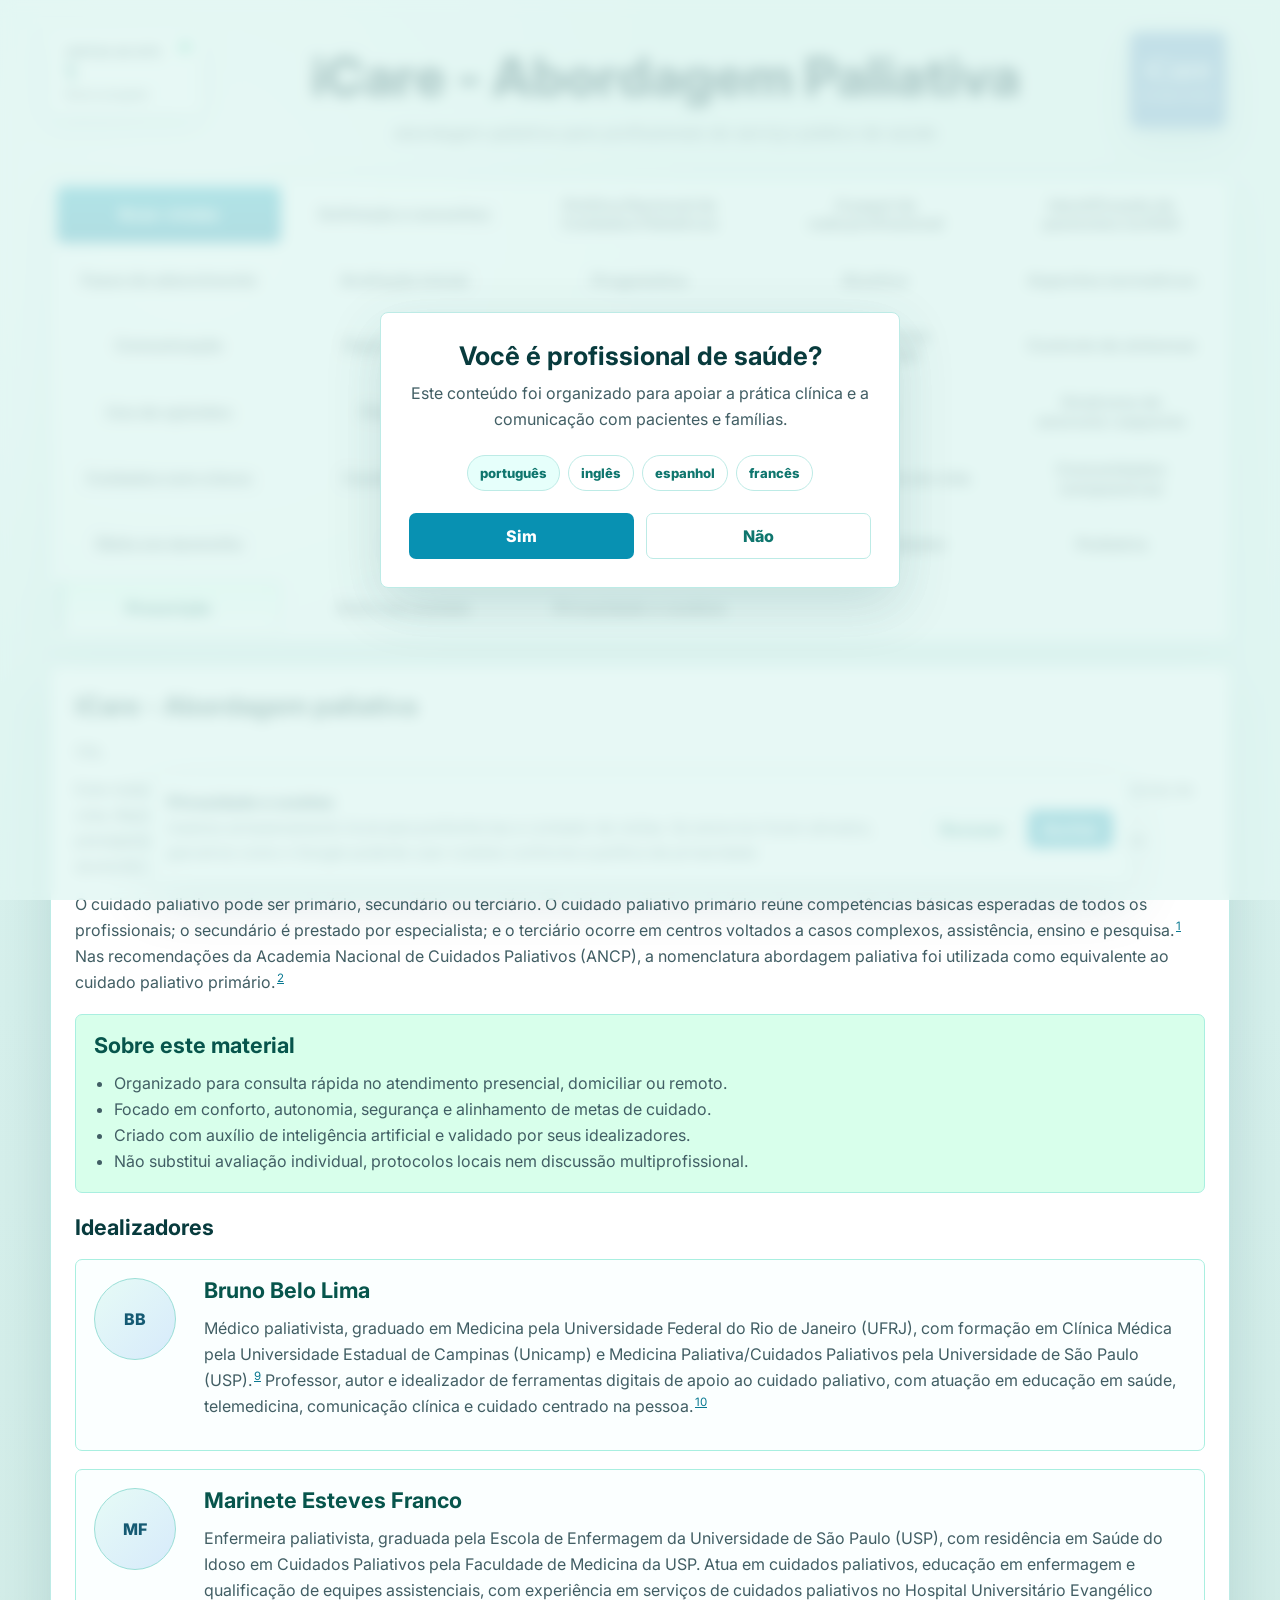
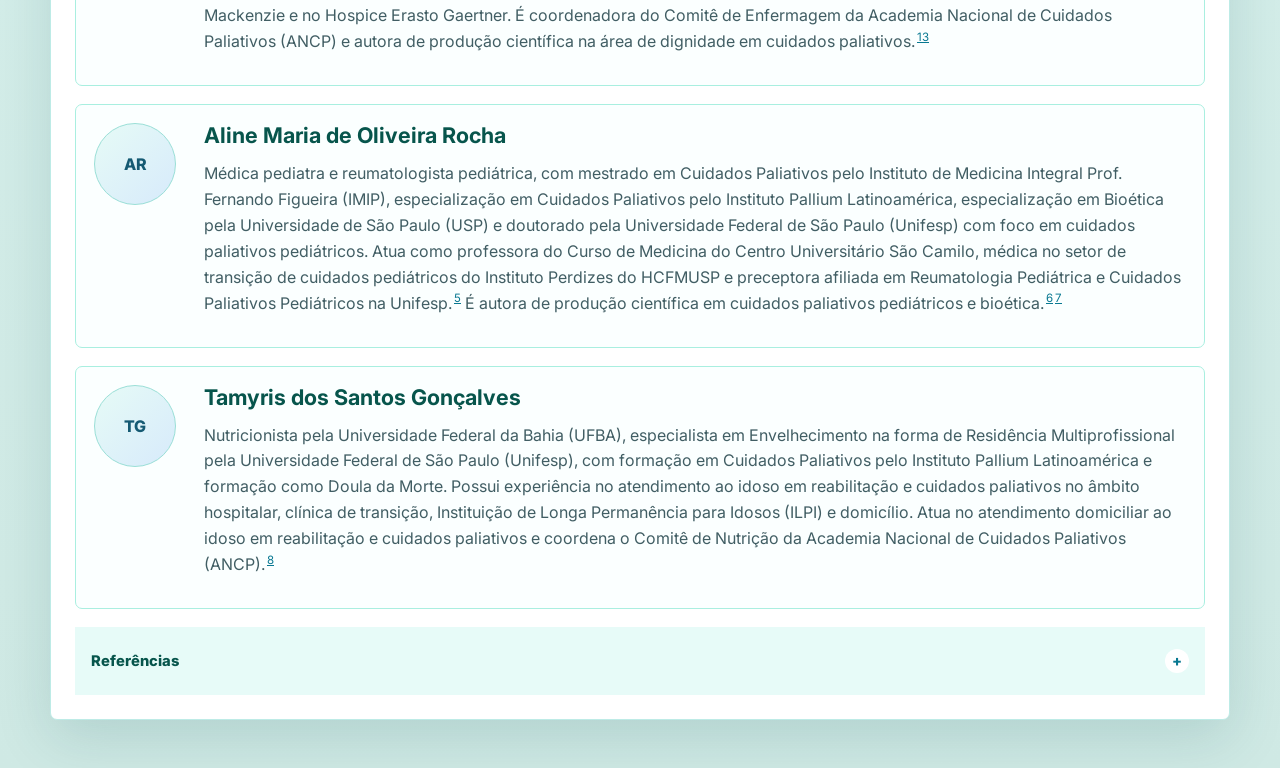
==== commit 1c1f1b2b: "Add files via upload" ====
--- a/index.html
+++ b/index.html
@@ -3,18 +3,87 @@
   <head>
     <meta charset="utf-8" />
     <meta name="viewport" content="width=device-width, initial-scale=1" />
-    <title>iCare - Abordagem Paliativa</title>
+    <title>iCare - Abordagem Paliativa | Guia prático para o SUS</title>
     <meta
       name="description"
-      content="iCare Abordagem Paliativa: material de consulta rápida para acolhimento, planejamento, controle de sintomas e apoio ao cuidador."
+      content="Guia prático de abordagem paliativa para profissionais do serviço público de saúde, com identificação na RAS, avaliação, comunicação, sintomas, prescrição, vias de administração e apoio ao cuidador."
     />
+    <meta name="keywords" content="abordagem paliativa, cuidados paliativos, SUS, atenção primária, controle de sintomas, prescrição paliativa, CEAF, opioides, fim de vida" />
+    <meta name="author" content="Bruno Belo Lima, Marinete Esteves Franco, Aline Maria de Oliveira Rocha, Tamyris dos Santos Gonçalves" />
+    <meta name="robots" content="index, follow, max-image-preview:large, max-snippet:-1, max-video-preview:-1" />
+    <meta name="theme-color" content="#0f766e" />
+    <meta name="color-scheme" content="light" />
+    <meta name="format-detection" content="telephone=no" />
+    <meta name="referrer" content="strict-origin-when-cross-origin" />
+    <link rel="canonical" href="https://icare-abordagempaliativa.com.br/" />
+    <link rel="icon" type="image/png" href="assets/icare-logo.png" />
+    <link rel="apple-touch-icon" href="assets/icare-logo.png" />
+    <link rel="manifest" href="site.webmanifest" />
+    <meta property="og:type" content="website" />
+    <meta property="og:locale" content="pt_BR" />
+    <meta property="og:site_name" content="iCare - Abordagem Paliativa" />
+    <meta property="og:title" content="iCare - Abordagem Paliativa | Guia prático para o SUS" />
+    <meta property="og:description" content="Consulta rápida para abordagem paliativa no serviço público de saúde: conceitos, identificação, avaliação, sintomas, prescrição, vias de administração e apoio ao cuidador." />
+    <meta property="og:url" content="https://icare-abordagempaliativa.com.br/" />
+    <meta property="og:image" content="https://icare-abordagempaliativa.com.br/assets/icare-logo.png" />
+    <meta property="og:image:alt" content="Logotipo iCare Abordagem Paliativa" />
+    <meta name="twitter:card" content="summary_large_image" />
+    <meta name="twitter:title" content="iCare - Abordagem Paliativa | Guia prático para o SUS" />
+    <meta name="twitter:description" content="Guia prático de abordagem paliativa para profissionais do serviço público de saúde e orientação em linguagem simples para pacientes, familiares e cuidadores." />
+    <meta name="twitter:image" content="https://icare-abordagempaliativa.com.br/assets/icare-logo.png" />
     <link rel="preconnect" href="https://fonts.googleapis.com" />
     <link rel="preconnect" href="https://fonts.gstatic.com" crossorigin />
     <link
       href="https://fonts.googleapis.com/css2?family=Inter:wght@400;500;600;700;800&display=swap"
       rel="stylesheet"
     />
-    <link rel="stylesheet" href="styles.css?v=mobile-expand-images" />
+    <link rel="stylesheet" href="styles.css?v=prescription-text-fit" />
+    <script type="application/ld+json">
+      {
+        "@context": "https://schema.org",
+        "@type": "MedicalWebPage",
+        "name": "iCare - Abordagem Paliativa",
+        "headline": "iCare - Abordagem Paliativa",
+        "description": "Guia prático de abordagem paliativa para profissionais do serviço público de saúde, com conteúdo técnico e área em linguagem simples para pacientes, familiares e cuidadores.",
+        "url": "https://icare-abordagempaliativa.com.br/",
+        "inLanguage": "pt-BR",
+        "image": "https://icare-abordagempaliativa.com.br/assets/icare-logo.png",
+        "medicalAudience": [
+          {
+            "@type": "MedicalAudience",
+            "audienceType": "Profissionais de saúde"
+          },
+          {
+            "@type": "Patient",
+            "name": "Pacientes, familiares e cuidadores"
+          }
+        ],
+        "about": [
+          { "@type": "MedicalSpecialty", "name": "Cuidados paliativos" },
+          { "@type": "MedicalTherapy", "name": "Abordagem paliativa" }
+        ],
+        "publisher": {
+          "@type": "Organization",
+          "name": "iCare - Abordagem Paliativa",
+          "logo": {
+            "@type": "ImageObject",
+            "url": "https://icare-abordagempaliativa.com.br/assets/icare-logo.png"
+          }
+        },
+        "author": [
+          { "@type": "Person", "name": "Bruno Belo Lima" },
+          { "@type": "Person", "name": "Marinete Esteves Franco" },
+          { "@type": "Person", "name": "Aline Maria de Oliveira Rocha" },
+          { "@type": "Person", "name": "Tamyris dos Santos Gonçalves" }
+        ],
+        "mainEntity": {
+          "@type": "WebSite",
+          "name": "iCare - Abordagem Paliativa",
+          "url": "https://icare-abordagempaliativa.com.br/"
+        },
+        "dateModified": "2026-06-06"
+      }
+    </script>
   </head>
   <body>
     <div class="professional-dialog" id="professionalDialog" role="dialog" aria-modal="true" aria-labelledby="dialogTitle">
@@ -33,13 +102,26 @@
         </div>
       </div>
     </div>
+    <div class="cookie-banner" id="cookieBanner" role="region" aria-label="Aviso de privacidade e cookies" hidden>
+      <div>
+        <strong>Privacidade e cookies</strong>
+        <p>
+          Usamos armazenamento local para preferências e contador de visitas. Se anúncios forem ativados, parceiros como
+          o Google poderão usar cookies conforme a política de privacidade.
+        </p>
+      </div>
+      <div class="cookie-actions">
+        <button class="secondary-button" type="button" id="declineCookies">Recusar</button>
+        <button class="primary-button" type="button" id="acceptCookies">Aceitar</button>
+      </div>
+    </div>
 
     <main class="app">
       <header class="masthead">
         <aside class="visit-counter" aria-label="Visitas ao site">
           <span>VISITAS AO SITE</span>
-          <strong>2301</strong>
-          <small>Desde 10 de maio de 2026</small>
+          <strong id="visitCounter">0</strong>
+          <small id="visitCounterMeta">Ativando contador...</small>
         </aside>
 
         <div class="brand-block">
@@ -52,6 +134,11 @@
 
       <section class="tabs" aria-label="Seções do guia">
         <button class="tab-trigger active" type="button" data-tab="boas-vindas">Boas-vindas</button>
+        <button class="tab-trigger audience-public-tab" type="button" data-tab="nao-profissionais">Para não profissionais de saúde</button>
+        <button class="tab-trigger audience-public-tab" type="button" data-tab="medicamentos-componente-especializado">Medicamentos do Componente Especializado</button>
+        <button class="tab-trigger audience-public-tab" type="button" data-tab="idealizadores">Idealizadores</button>
+        <button class="tab-trigger audience-public-tab" type="button" data-tab="contato">Entre em contato</button>
+        <button class="tab-trigger audience-public-tab" type="button" data-tab="privacidade-cookies">Privacidade e cookies</button>
         <button class="tab-trigger" type="button" data-tab="conceitos">Definição e conceitos</button>
         <button class="tab-trigger" type="button" data-tab="politica-nacional-cuidados-paliativos">Política Nacional de Cuidados Paliativos</button>
         <button class="tab-trigger" type="button" data-tab="papel-profissionais">O papel de cada profissional</button>
@@ -62,9 +149,11 @@
         <button class="tab-trigger" type="button" data-tab="bioetica">Bioética</button>
         <button class="tab-trigger" type="button" data-tab="aspectos-normativos">Aspectos normativos</button>
         <button class="tab-trigger" type="button" data-tab="comunicacao">Comunicação</button>
+        <button class="tab-trigger" type="button" data-tab="espiritualidade">Espiritualidade</button>
         <button class="tab-trigger" type="button" data-tab="tomada-decisao">Tomada de decisão</button>
         <button class="tab-trigger" type="button" data-tab="planejamento-antecipado">Planejamento antecipado</button>
         <button class="tab-trigger" type="button" data-tab="sintomas">Controle de sintomas</button>
+        <button class="tab-trigger" type="button" data-tab="uso-opioides">Uso de opioides</button>
         <button class="tab-trigger" type="button" data-tab="fitoterapia">Fitoterapia</button>
         <button class="tab-trigger" type="button" data-tab="vias-alternativas">Vias de administração</button>
         <button class="tab-trigger" type="button" data-tab="praticas-integrativas">PICS</button>
@@ -79,31 +168,28 @@
         <button class="tab-trigger" type="button" data-tab="autocuidado">Autocuidado</button>
         <button class="tab-trigger" type="button" data-tab="cuidador">Apoio ao cuidador</button>
         <button class="tab-trigger" type="button" data-tab="pediatria">Pediatria</button>
-        <button class="tab-trigger" type="button" data-tab="prescricao">Prescrição</button>
+        <button class="tab-trigger prescription-tab" type="button" data-tab="prescricao">Prescrição</button>
         <button class="tab-trigger" type="button" data-tab="contato">Entre em contato</button>
+        <button class="tab-trigger" type="button" data-tab="privacidade-cookies">Privacidade e cookies</button>
       </section>
 
       <section class="content-panel active" id="boas-vindas" tabindex="0">
-        <h2>Boas-vindas ao iCare</h2>
+        <h2>iCare - Abordagem paliativa</h2>
         <p>Olá,</p>
         <p>
-          Este material reúne orientações práticas para profissionais da atenção primária e do sistema público
-          brasileiro. Apoia identificação de necessidades, manejo de sintomas, organização da visita e tomada de
-          decisão compartilhada. A APS é tratada como coordenadora da Rede de Atenção à Saúde, com território,
-          vínculo longitudinal e acompanhamento conforme necessidades da população.<sup class="ref-call"><a href="#ref-boas-3">3</a></sup><sup class="ref-call"><a href="#ref-boas-4">4</a></sup>
+          Este material foi organizado para apoiar profissionais do serviço público de saúde na abordagem paliativa
+          de pessoas com doenças ameaçadoras da vida. Reúne conceitos, políticas,
+          critérios de identificação na Rede de Atenção à Saúde, avaliação inicial, comunicação, tomada de decisão,
+          planejamento antecipado, controle de sintomas, vias de administração, cuidado pediátrico, prescrição,
+          apoio ao cuidador, fim de vida, óbito em domicílio e luto.
         </p>
         <p>
-          O cuidado paliativo pode ser primário, secundário ou terciário. O primário reúne competências básicas
-          esperadas de todos os profissionais; o secundário é prestado por especialista; e o terciário ocorre em
-          centros voltados a casos complexos, assistência, ensino e pesquisa.<sup class="ref-call"><a href="#ref-boas-1">1</a></sup>
-          Nas recomendações da Academia Nacional de Cuidados Paliativos (ANCP), utilizou-se a nomenclatura
-          abordagem paliativa como equivalente à definição de cuidado paliativo primário.<sup class="ref-call"><a href="#ref-boas-2">2</a></sup>
+          O cuidado paliativo pode ser primário, secundário ou terciário. O cuidado paliativo primário reúne
+          competências básicas esperadas de todos os profissionais; o secundário é prestado por especialista; e o
+          terciário ocorre em centros voltados a casos complexos, assistência, ensino e pesquisa.<sup class="ref-call"><a href="#ref-boas-1">1</a></sup>
+          Nas recomendações da Academia Nacional de Cuidados Paliativos (ANCP), a nomenclatura abordagem paliativa
+          foi utilizada como equivalente ao cuidado paliativo primário.<sup class="ref-call"><a href="#ref-boas-2">2</a></sup>
         </p>
-        <p>
-          A proposta é oferecer uma consulta rápida para profissionais de saúde, com linguagem acessível para
-          facilitar conversas com pacientes, famílias e cuidadores.
-        </p>
-
         <div class="mint-box">
           <h3>Sobre este material</h3>
           <ul>
@@ -126,9 +212,10 @@
             <p>
               Médico paliativista, graduado em Medicina pela Universidade Federal do Rio de Janeiro (UFRJ),
               com formação em Clínica Médica pela Universidade Estadual de Campinas (Unicamp) e Medicina
-              Paliativa/Cuidados Paliativos pela Universidade de São Paulo (USP). Professor, autor e idealizador
+              Paliativa/Cuidados Paliativos pela Universidade de São Paulo (USP).<sup class="ref-call"><a href="#ref-boas-9">9</a></sup>
+              Professor, autor e idealizador
               de ferramentas digitais de apoio ao cuidado paliativo, com atuação em educação em saúde,
-              telemedicina, comunicação clínica e cuidado centrado na pessoa.
+              telemedicina, comunicação clínica e cuidado centrado na pessoa.<sup class="ref-call"><a href="#ref-boas-10">10</a></sup>
             </p>
           </div>
         </div>
@@ -145,8 +232,9 @@
               com residência em Saúde do Idoso em Cuidados Paliativos pela Faculdade de Medicina da USP. Atua
               em cuidados paliativos, educação em enfermagem e qualificação de equipes assistenciais, com experiência
               em serviços de cuidados paliativos no Hospital Universitário Evangélico Mackenzie e no Hospice Erasto
-              Gaertner. É coordenadora do Comitê de Enfermagem da Academia Nacional de Cuidados Paliativos (ANCP)
-              e autora de produção científica na área de dignidade em cuidados paliativos.
+              Gaertner. É coordenadora do Comitê de Enfermagem
+              da Academia Nacional de Cuidados Paliativos (ANCP) e autora de produção científica na área de dignidade
+              em cuidados paliativos.<sup class="ref-call"><a href="#ref-boas-13">13</a></sup>
             </p>
           </div>
         </div>
@@ -166,8 +254,26 @@
               pediátricos. Atua como professora do Curso de Medicina do Centro Universitário São Camilo,
               médica no setor de transição de cuidados pediátricos do Instituto Perdizes do HCFMUSP e
               preceptora afiliada em Reumatologia Pediátrica e Cuidados Paliativos Pediátricos na Unifesp.<sup class="ref-call"><a href="#ref-boas-5">5</a></sup>
-              É autora de produção científica em cuidados paliativos pediátricos e membro ativo do Comitê de
-              Bioética da Academia Nacional de Cuidados Paliativos (ANCP).<sup class="ref-call"><a href="#ref-boas-6">6</a></sup><sup class="ref-call"><a href="#ref-boas-7">7</a></sup>
+              É autora de produção científica em cuidados paliativos pediátricos e bioética.<sup class="ref-call"><a href="#ref-boas-6">6</a></sup><sup class="ref-call"><a href="#ref-boas-7">7</a></sup>
+            </p>
+          </div>
+        </div>
+
+        <div class="profile-card profile-card-with-photo">
+          <div class="profile-photo" aria-hidden="true">
+            <img src="https://paliativo.org.br/wp-content/uploads/2022/09/Tamyris-Goncalves-1-300x200.jpeg" alt="" loading="lazy" referrerpolicy="no-referrer" onerror="this.parentElement.classList.add('is-fallback'); this.remove();" />
+            <span>TG</span>
+          </div>
+          <div>
+            <h3>Tamyris dos Santos Gonçalves</h3>
+            <p>
+              Nutricionista pela Universidade Federal da Bahia (UFBA), especialista em Envelhecimento na forma de
+              Residência Multiprofissional pela Universidade Federal de São Paulo (Unifesp), com formação em Cuidados
+              Paliativos pelo Instituto Pallium Latinoamérica e formação como Doula da Morte. Possui experiência no
+              atendimento ao idoso em reabilitação e cuidados paliativos no âmbito hospitalar, clínica de transição,
+              Instituição de Longa Permanência para Idosos (ILPI) e domicílio. Atua no atendimento domiciliar ao idoso
+              em reabilitação e cuidados paliativos e coordena o Comitê de Nutrição da Academia Nacional de Cuidados
+              Paliativos (ANCP).<sup class="ref-call"><a href="#ref-boas-8">8</a></sup>
             </p>
           </div>
         </div>
@@ -190,46 +296,424 @@
               PlanificaSUS. <a href="https://planificasus.com.br/arquivo-download.php?hash=1e46e6378b9b4ee6ce60c1f339bf146a8af0cd77&t=1701202060&type=biblioteca" target="_blank" rel="noreferrer">Manual de Cuidados Paliativos na Atenção Primária à Saúde</a> [Internet]. São Paulo: Sociedade Beneficente Israelita Brasileira Albert Einstein; [cited 2026 May 29].
             </li>
             <li id="ref-boas-5">
-              Centro Universitário São Camilo. <a href="https://saocamilo-sp.br/coordenador/aline-maria-de-oliveira-rocha/" target="_blank" rel="noreferrer">Profa. Dra. Aline Maria de Oliveira Rocha</a> [Internet]. São Paulo: Centro Universitário São Camilo; [cited 2026 May 30].
+              Conselho Nacional de Desenvolvimento Científico e Tecnológico. <a href="http://lattes.cnpq.br/0800081020946853" target="_blank" rel="noreferrer">Currículo Lattes: Aline Maria de Oliveira Rocha</a> [Internet]. Brasília: CNPq; [cited 2026 May 30].
             </li>
             <li id="ref-boas-6">
               Rocha AMO, Mendes PHM, Mauricio LS, Henrique EA, Crispim DH, et al. <a href="https://doi.org/10.1177/26892820251409582" target="_blank" rel="noreferrer">Palliative care service needs of children with complex chronic conditions in a hospital-to-home transition unit: insights from an underserved population</a>. Palliat Med Rep. 2026.
             </li>
             <li id="ref-boas-7">
-              Academia Nacional de Cuidados Paliativos. <a href="https://paliativo.org.br/comites/" target="_blank" rel="noreferrer">Comitês</a> [Internet]. São Paulo: ANCP; [cited 2026 May 30].
-            </li>
+              Rocha AMO, Gobbetti GJ. <a href="https://revistas.usp.br/sej/en/article/download/203694/195428" target="_blank" rel="noreferrer">O que podemos aprender com obras de arte sobre autonomia em saúde de crianças</a>. Saúde Ética Justiça. 2022;27(2):67-74.
+            </li>
+            <li id="ref-boas-8">
+              Academia Nacional de Cuidados Paliativos. <a href="https://paliativo.org.br/foco-qualidade-vida-ato-alimentar-forma-cuidado-trabalho-nutricionistas-cuidados-paliativos/" target="_blank" rel="noreferrer">Foco em qualidade de vida e no ato de alimentar como forma de cuidado: o trabalho dos nutricionistas em Cuidados Paliativos</a> [Internet]. São Paulo: ANCP; 2022.
+            </li>
+            <li id="ref-boas-9">
+              Lima BB. <a href="https://www.medicobrunobelolima.com/" target="_blank" rel="noreferrer">Bruno Belo Lima - atendimento médico em Clínica Médica e Cuidados Paliativos</a> [Internet]. Guarujá: Bruno Belo Lima.
+            </li>
+            <li id="ref-boas-10">
+              Thomaz RP, Molina MR, Lima BB, Filizzola DS, Grecco MS, Zuanazzi MVD, et al. <a href="https://journals.sagepub.com/doi/abs/10.1177/10499091251340676" target="_blank" rel="noreferrer">Equity of access to palliative care through telehealth: experience report</a>. Am J Hosp Palliat Care. 2026.
+            </li>
+            <li id="ref-boas-13">
+              Franco ME, Salvetti MG, Donato SCT, Carvalho RT, Franck EM. <a href="https://doi.org/10.1590/1980-265X-TCE-2018-0142" target="_blank" rel="noreferrer">Perception of dignity of patients in palliative care</a>. Texto Contexto Enferm. 2019;28:e20180142.
+            </li>
+          </ol>
+        </section>
+      </section>
+
+      <section class="content-panel" id="nao-profissionais" tabindex="0">
+        <h2>Para não profissionais de saúde</h2>
+        <p>
+          Esta área foi escrita para pacientes, familiares, cuidadores e pessoas da comunidade. Informações claras
+          sobre abordagem paliativa aumentam conhecimento, segurança e confiança para participar do cuidado.<sup class="ref-call"><a href="#ref-nao-profissionais-1">1</a></sup><sup class="ref-call"><a href="#ref-nao-profissionais-2">2</a></sup><sup class="ref-call"><a href="#ref-nao-profissionais-3">3</a></sup>
+        </p>
+
+        <figure class="public-care-figure">
+          <img src="assets/nao-profissionais-cuidado-gerada.png" alt="Pessoa cuidada em casa com familiar cuidador e profissional conversando em ambiente acolhedor" loading="lazy" />
+        </figure>
+
+        <div class="info-grid">
+          <article>
+            <h3>O que é abordagem paliativa</h3>
+            <p>
+              É uma forma de cuidado voltada à qualidade de vida de pessoas com doenças que trazem sofrimento
+              importante. Pode acontecer junto com tratamentos da doença e não significa abandono; é uma abordagem
+              centrada na pessoa, na família e nas necessidades físicas, emocionais, sociais e espirituais.<sup class="ref-call"><a href="#ref-nao-profissionais-4">4</a></sup>
+            </p>
+          </article>
+          <article>
+            <h3>Quando conversar com a equipe</h3>
+            <p>
+              Procure ajuda quando houver sintoma novo ou difícil de controlar, piora rápida, dúvida sobre o que
+              esperar ou insegurança para cuidar em casa. Conversas francas e materiais escritos ajudam cuidadores
+              e famílias.<sup class="ref-call"><a href="#ref-nao-profissionais-5">5</a></sup>
+            </p>
+          </article>
+          <article>
+            <h3>Como ajudar no cuidado</h3>
+            <p>
+              Mantenha uma lista atualizada de medicamentos, alergias, contatos, diagnósticos e orientações recebidas.
+              Treinamentos simples para cuidadores podem aumentar preparo, autoeficácia e segurança no cuidado.<sup class="ref-call"><a href="#ref-nao-profissionais-2">2</a></sup><sup class="ref-call"><a href="#ref-nao-profissionais-6">6</a></sup>
+            </p>
+          </article>
+          <article>
+            <h3>O que perguntar</h3>
+            <p>
+              Pergunte qual é o objetivo do cuidado, quais sinais observar, quando pedir ajuda, como usar os
+              medicamentos e o que fazer se houver piora fora do horário habitual.<sup class="ref-call"><a href="#ref-nao-profissionais-2">2</a></sup><sup class="ref-call"><a href="#ref-nao-profissionais-5">5</a></sup>
+            </p>
+          </article>
+        </div>
+
+        <div class="info-grid legal-card-grid">
+          <article>
+            <h3>Papel da comunidade</h3>
+            <p>
+              Familiares, vizinhos, voluntários, ex-cuidadores e grupos comunitários podem ajudar com presença,
+              escuta, tarefas práticas, apoio social e redução do isolamento, sempre respeitando limites e orientações
+              da equipe.<sup class="ref-call"><a href="#ref-nao-profissionais-7">7</a></sup>
+            </p>
+          </article>
+          <article>
+            <h3>Limites do cuidador</h3>
+            <p>
+              Cuidar não significa dar conta de tudo sozinho. Exaustão, medo de errar, privação de sono ou falta
+              de apoio são motivos para pedir ajuda.<sup class="ref-call"><a href="#ref-nao-profissionais-2">2</a></sup><sup class="ref-call"><a href="#ref-nao-profissionais-6">6</a></sup>
+            </p>
+          </article>
+        </div>
+
+        <div class="mint-box">
+          <h3>Sinais para pedir ajuda rapidamente</h3>
+          <ul>
+            <li>Falta de ar intensa, dor forte ou sintoma que não melhora com o plano combinado.<sup class="ref-call"><a href="#ref-nao-profissionais-2">2</a></sup></li>
+            <li>Confusão mental nova, sonolência importante, convulsão, queda, sangramento ou febre persistente.<sup class="ref-call"><a href="#ref-nao-profissionais-2">2</a></sup></li>
+            <li>Vômitos repetidos, engasgos frequentes, dificuldade para engolir ou suspeita de aspiração.<sup class="ref-call"><a href="#ref-nao-profissionais-6">6</a></sup></li>
+            <li>Cuidador exausto, inseguro ou sem condições de manter o cuidado com segurança.<sup class="ref-call"><a href="#ref-nao-profissionais-2">2</a></sup><sup class="ref-call"><a href="#ref-nao-profissionais-6">6</a></sup></li>
+          </ul>
+        </div>
+
+        <div class="callout">
+          <strong>Importante:</strong>
+          <span>
+            Este site não substitui consulta, avaliação presencial, serviço de urgência ou orientação da equipe que
+            acompanha a pessoa. Em situação de risco imediato, procure o serviço de saúde de referência.<sup class="ref-call"><a href="#ref-nao-profissionais-4">4</a></sup>
+          </span>
+        </div>
+
+        <section class="references-panel" aria-labelledby="nonProfessionalReferencesTitle">
+          <button class="references-toggle" type="button" aria-expanded="false" aria-controls="nonProfessionalReferencesList">
+            <span id="nonProfessionalReferencesTitle">Referências</span>
+          </button>
+          <ol id="nonProfessionalReferencesList" hidden>
+            <li id="ref-nao-profissionais-1">Smith G, Singh N, Hui F, Sossenheimer P, Hannah J, Romano P, et al. <a href="https://doi.org/10.1016/j.jpainsymman.2023.09.023" target="_blank" rel="noreferrer">Education about specialty palliative care among non-healthcare workers: a systematic review</a>. J Pain Symptom Manage. 2023.</li>
+            <li id="ref-nao-profissionais-2">Li W, Chhabra J, Singh S. <a href="https://doi.org/10.1016/j.puhe.2021.02.033" target="_blank" rel="noreferrer">Palliative care education and its effectiveness: a systematic review</a>. Public Health. 2021;194:96-108.</li>
+            <li id="ref-nao-profissionais-3">Seckin M, Tiwana R, Fry D, Bailey C. <a href="https://doi.org/10.1186/s12904-025-01852-w" target="_blank" rel="noreferrer">Key themes and approaches in palliative and end-of-life care education for the general public: a systematic review</a>. BMC Palliat Care. 2025;24.</li>
+            <li id="ref-nao-profissionais-4">Sawatzky R, Porterfield P, Lee J, Dixon D, Lounsbury K, Pesut B, et al. <a href="https://doi.org/10.1186/s12904-016-0076-9" target="_blank" rel="noreferrer">Conceptual foundations of a palliative approach: a knowledge synthesis</a>. BMC Palliat Care. 2016;15.</li>
+            <li id="ref-nao-profissionais-5">Collins A, McLachlan SA, Philip J. <a href="https://doi.org/10.1177/0269216317746584" target="_blank" rel="noreferrer">How should we talk about palliative care, death and dying? A qualitative study exploring perspectives from caregivers of people with advanced cancer</a>. Palliat Med. 2018;32(4):861-9.</li>
+            <li id="ref-nao-profissionais-6">Effendy C, Kurianto E, Darmayanti A, Noviana U, Nurjannah I. <a href="https://doi.org/10.3889/oamjms.2022.7796" target="_blank" rel="noreferrer">Palliative care education to enhance informal caregivers' skills in caring for patients with cancer: a scoping review</a>. Open Access Maced J Med Sci. 2022.</li>
+            <li id="ref-nao-profissionais-7">Abel J, Kellehear A. <a href="https://doi.org/10.1136/bmjspcare-2015-001009" target="_blank" rel="noreferrer">Palliative care reimagined: a needed shift</a>. BMJ Support Palliat Care. 2016;6(1):21-6.</li>
+          </ol>
+        </section>
+      </section>
+
+      <section class="content-panel" id="medicamentos-componente-especializado" tabindex="0">
+        <h2>Medicamentos do Componente Especializado</h2>
+        <p>
+          Alguns medicamentos do SUS são retirados em farmácias do Componente Especializado da Assistência
+          Farmacêutica (CEAF). Eles costumam exigir análise de documentos, receita, laudo e critérios clínicos
+          definidos em protocolos. A equipe de saúde e a farmácia estadual podem orientar quais documentos são
+          necessários em cada caso.<sup class="ref-call"><a href="#ref-public-ceaf-1">1</a></sup><sup class="ref-call"><a href="#ref-public-ceaf-2">2</a></sup>
+        </p>
+
+        <div class="subtabs" aria-label="Subabas de medicamentos do Componente Especializado">
+          <button class="subtab-trigger active" type="button" data-public-ceaf-subtab="public-ceaf-orientacoes">Orientações</button>
+          <button class="subtab-trigger" type="button" data-public-ceaf-subtab="public-ceaf-buscador">Buscador por medicamento</button>
+          <button class="subtab-trigger" type="button" data-public-ceaf-subtab="public-ceaf-localizador">Localizar CEAF</button>
+        </div>
+
+        <section class="public-ceaf-subpanel active" id="public-ceaf-orientacoes" tabindex="0">
+        <div class="info-grid">
+          <article>
+            <h3>O que é</h3>
+            <p>
+              É uma forma de acesso a medicamentos que precisam de solicitação formal e avaliação pelo SUS. Nem todo
+              medicamento entra por esse caminho; alguns ficam na farmácia básica, outros no hospital, e outros no CEAF.
+            </p>
+          </article>
+          <article>
+            <h3>Quem orienta</h3>
+            <p>
+              A Unidade Básica de Saúde, ambulatório, equipe que acompanha a pessoa ou a farmácia estadual podem informar
+              onde entregar documentos, prazo de análise, local de retirada e necessidade de renovação.
+            </p>
+          </article>
+          <article>
+            <h3>O que levar</h3>
+            <ul>
+              <li>Documento de identificação, CPF ou Cartão Nacional de Saúde.</li>
+              <li>Comprovante de residência, quando solicitado.</li>
+              <li>Receita médica dentro da validade.</li>
+              <li>Laudo para Solicitação, Avaliação e Autorização de Medicamentos (LME), quando exigido.</li>
+              <li>Relatório médico, exames e formulários do protocolo, quando solicitados.</li>
+            </ul>
+          </article>
+          <article>
+            <h3>Antes de ir à farmácia</h3>
+            <ul>
+              <li>Confira se nome, dose e apresentação do medicamento estão iguais na receita, LME e relatório.</li>
+              <li>Verifique validade da receita, assinatura, carimbo, CRM e data.</li>
+              <li>Leve cópias quando a farmácia solicitar e guarde uma foto ou cópia dos documentos entregues.</li>
+              <li>Se outra pessoa for retirar, confirme antes se é necessária autorização por escrito.</li>
+            </ul>
+          </article>
+        </div>
+
+        <div class="mint-box">
+          <h3>Documentos que podem ser pedidos</h3>
+          <ul>
+            <li><strong>LME:</strong> laudo com dados da pessoa, diagnóstico, CID, medicamento, dose, quantidade e justificativa.</li>
+            <li><strong>Receita:</strong> deve estar legível, com nome genérico do medicamento, dose, via, intervalo e quantidade.</li>
+            <li><strong>Relatório médico:</strong> pode explicar o diagnóstico, tratamentos anteriores, sintomas e motivo da solicitação.</li>
+            <li><strong>Exames:</strong> dependem do medicamento e do protocolo do SUS.</li>
+            <li><strong>Autorização:</strong> pode ser exigida quando familiar ou cuidador retira o medicamento.</li>
+          </ul>
+        </div>
+
+        <div class="callout">
+          <strong>Importante:</strong>
+          <span>
+            Não compre, troque dose, interrompa ou substitua medicamento por conta própria. Se houver falta do medicamento,
+            perda de receita, evento adverso ou piora clínica, avise a equipe que acompanha a pessoa.
+          </span>
+        </div>
+        </section>
+
+        <section class="public-ceaf-subpanel" id="public-ceaf-buscador" tabindex="0">
+          <h3>Buscador por medicamento</h3>
+          <p>
+            Digite o nome do medicamento para ver uma orientação inicial sobre o caminho de acesso no SUS. A lista
+            abaixo é apenas um apoio: regras, estoque, documentos e local de retirada podem mudar conforme estado,
+            município, protocolo e apresentação do medicamento.
+            O LME tem validade definida pelo Ministério da Saúde, e a solicitação ou renovação deve seguir o local
+            indicado pela Secretaria Estadual de Saúde.<sup class="ref-call"><a href="#ref-public-ceaf-3">3</a></sup><sup class="ref-call"><a href="#ref-public-ceaf-4">4</a></sup><sup class="ref-call"><a href="#ref-public-ceaf-5">5</a></sup>
+            Os PCDTs estabelecem critérios diagnósticos, tratamento, medicamentos, posologias, monitoramento e
+            acompanhamento a serem seguidos no SUS.<sup class="ref-call"><a href="#ref-public-ceaf-6">6</a></sup>
+          </p>
+
+          <div class="editable-directive">
+            <label class="directive-output-label" for="publicCeafMedicationSearch">
+              Nome do medicamento
+              <input id="publicCeafMedicationSearch" type="search" placeholder="Ex.: morfina, gabapentina, ondansetrona" autocomplete="off" />
+            </label>
+          </div>
+
+          <div class="info-grid" id="publicCeafMedicationResults" aria-live="polite">
+            <article>
+              <h3>Digite para buscar</h3>
+              <p>O resultado aparecerá aqui com orientação geral sobre farmácia básica, componente especializado ou necessidade de confirmar no serviço de saúde.</p>
+            </article>
+          </div>
+
+          <div class="mint-box">
+            <h3>Links úteis para documentos</h3>
+            <ul>
+              <li><a href="https://www.gov.br/saude/pt-br/composicao/sectics/daf/ceaf/faq/o-que-e-laudo-para" target="_blank" rel="noreferrer">O que é LME</a></li>
+              <li><a href="https://www.gov.br/saude/pt-br/composicao/sectics/daf/ceaf/faq/quem-deve-preencher-o-lme" target="_blank" rel="noreferrer">Quem deve preencher o LME</a></li>
+              <li><a href="https://www.gov.br/saude/pt-br/composicao/sectics/daf/ceaf/faq/onde-encontro-o-modelo-do" target="_blank" rel="noreferrer">Modelo do LME</a></li>
+              <li><a href="https://www.gov.br/saude/pt-br/composicao/sectics/daf/ceaf/faq/qual-a-validade-do-lme" target="_blank" rel="noreferrer">Validade do LME</a></li>
+              <li><a href="https://www.gov.br/saude/pt-br/composicao/sectics/daf/ceaf/faq/onde-devo-fazer-a-solicitacao" target="_blank" rel="noreferrer">Onde solicitar ou renovar</a></li>
+              <li><a href="https://www.gov.br/saude/pt-br/assuntos/pcdt" target="_blank" rel="noreferrer">Consultar PCDTs do Ministério da Saúde</a></li>
+              <li><a href="https://www.gov.br/conitec/pt-br/protocolos-clinicos-e-diretrizes-terapeuticas" target="_blank" rel="noreferrer">Consultar medicamentos por CID e PCDT</a></li>
+            </ul>
+          </div>
+
+          <div class="callout">
+            <strong>Antes de sair de casa:</strong>
+            <span>
+              confirme com a Unidade Básica de Saúde, farmácia municipal, farmácia estadual ou equipe que acompanha a pessoa quais documentos levar e se o medicamento está disponível.
+            </span>
+          </div>
+        </section>
+
+        <section class="public-ceaf-subpanel" id="public-ceaf-localizador" tabindex="0">
+          <h3>Localizar CEAF mais próximo</h3>
+          <p>
+            Digite um endereço para procurar unidades do Componente Especializado próximas. Confirme sempre endereço,
+            horário de atendimento, documentos e agendamento com a Secretaria de Saúde ou a Unidade Básica de Saúde antes
+            de se deslocar.
+          </p>
+
+          <div class="directive-actions">
+            <label class="inline-locator-label" for="publicCeafAddress">
+              Endereço manual
+              <input id="publicCeafAddress" type="text" placeholder="Rua, número, bairro, cidade" autocomplete="street-address" />
+            </label>
+            <button class="secondary-button compact-button" type="button" id="publicCeafClear">Limpar dados</button>
+          </div>
+
+          <div class="info-grid" id="publicCeafLocatorResults" aria-live="polite">
+            <article>
+              <h3>Informe uma localização</h3>
+              <p>Digite um endereço para abrir links de busca no mapa e em páginas oficiais.</p>
+            </article>
+          </div>
+
+          <div class="callout">
+            <strong>Dica:</strong>
+            <span>
+              em muitos estados o CEAF também é chamado de Farmácia de Alto Custo, Farmácia Especializada,
+              Farmácia de Medicamentos Especializados ou polo de dispensação.
+            </span>
+          </div>
+        </section>
+
+        <section class="references-panel" aria-labelledby="publicCeafReferencesTitle">
+          <button class="references-toggle" type="button" aria-expanded="false" aria-controls="publicCeafReferencesList">
+            <span id="publicCeafReferencesTitle">Referências</span>
+          </button>
+          <ol id="publicCeafReferencesList" hidden>
+            <li id="ref-public-ceaf-1">
+              Brasil. Ministério da Saúde. <a href="https://www.gov.br/saude/pt-br/composicao/sectics/daf/ceaf/faq/o-que-e-laudo-para" target="_blank" rel="noreferrer">O que é Laudo para Solicitação, Avaliação e Autorização de Medicamentos (LME)?</a> [Internet]. Brasília: Ministério da Saúde; 2025.
+            </li>
+            <li id="ref-public-ceaf-2">
+              Brasil. Ministério da Saúde. <a href="https://bvsms.saude.gov.br/bvs/saudelegis/gm/2017/MatrizesConsolidacao/comum/5675.html" target="_blank" rel="noreferrer">Componente Especializado da Assistência Farmacêutica: normas consolidadas</a> [Internet]. Brasília: Ministério da Saúde; 2017.
+            </li>
+            <li id="ref-public-ceaf-3">
+              Brasil. Ministério da Saúde. <a href="https://www.gov.br/saude/pt-br/composicao/sectics/daf/ceaf/faq/quem-deve-preencher-o-lme" target="_blank" rel="noreferrer">Quem deve preencher o LME?</a> [Internet]. Brasília: Ministério da Saúde; 2025.
+            </li>
+            <li id="ref-public-ceaf-4">
+              Brasil. Ministério da Saúde. <a href="https://www.gov.br/saude/pt-br/composicao/sectics/daf/ceaf/faq/qual-a-validade-do-lme" target="_blank" rel="noreferrer">Qual a validade do LME?</a> [Internet]. Brasília: Ministério da Saúde; 2025.
+            </li>
+            <li id="ref-public-ceaf-5">
+              Brasil. Ministério da Saúde. <a href="https://www.gov.br/saude/pt-br/composicao/sectics/daf/ceaf/faq/onde-devo-fazer-a-solicitacao" target="_blank" rel="noreferrer">Onde devo fazer a solicitação ou renovação para receber meus medicamentos?</a> [Internet]. Brasília: Ministério da Saúde; 2025.
+            </li>
+            <li id="ref-public-ceaf-6">
+              Brasil. Ministério da Saúde. <a href="https://www.gov.br/saude/pt-br/assuntos/pcdt" target="_blank" rel="noreferrer">Protocolos Clínicos e Diretrizes Terapêuticas</a> [Internet]. Brasília: Ministério da Saúde; 2026.
+            </li>
+          </ol>
+        </section>
+      </section>
+
+      <section class="content-panel" id="idealizadores" tabindex="0">
+        <h2>Idealizadores</h2>
+        <p>
+          Este material foi criado com auxílio de inteligência artificial e validado por seus idealizadores, reunindo
+          experiência clínica, educação em saúde e prática multiprofissional em abordagem paliativa.
+        </p>
+
+        <div class="profile-card profile-card-with-photo">
+          <div class="profile-photo" aria-hidden="true">
+            <img src="https://static.wixstatic.com/media/a7a4d5_74e7f12082ed49448b2387e6128e5b18~mv2.jpeg/v1/fill/w_281%2Ch_375%2Cal_c%2Cq_80%2Cusm_0.66_1.00_0.01%2Cenc_avif%2Cquality_auto/a7a4d5_74e7f12082ed49448b2387e6128e5b18~mv2.jpeg" alt="" loading="lazy" referrerpolicy="no-referrer" onerror="this.parentElement.classList.add('is-fallback'); this.remove();" />
+            <span>BB</span>
+          </div>
+          <div>
+            <h3>Bruno Belo Lima</h3>
+            <p>
+              Médico paliativista, graduado em Medicina pela Universidade Federal do Rio de Janeiro (UFRJ),
+              com formação em Clínica Médica pela Universidade Estadual de Campinas (Unicamp) e Medicina
+              Paliativa/Cuidados Paliativos pela Universidade de São Paulo (USP). Professor, autor e idealizador
+              de ferramentas digitais de apoio ao cuidado paliativo, com atuação em educação em saúde,
+              telemedicina, comunicação clínica e cuidado centrado na pessoa.<sup class="ref-call"><a href="#ref-idealizadores-1">1</a></sup><sup class="ref-call"><a href="#ref-idealizadores-2">2</a></sup>
+            </p>
+          </div>
+        </div>
+
+        <div class="profile-card profile-card-with-photo">
+          <div class="profile-photo" aria-hidden="true">
+            <img src="https://unavatar.io/linkedin/marinete-franco-53849b234" alt="" loading="lazy" referrerpolicy="no-referrer" onerror="this.parentElement.classList.add('is-fallback'); this.remove();" />
+            <span>MF</span>
+          </div>
+          <div>
+            <h3>Marinete Esteves Franco</h3>
+            <p>
+              Enfermeira paliativista, graduada pela Escola de Enfermagem da Universidade de São Paulo (USP),
+              com residência em Saúde do Idoso em Cuidados Paliativos pela Faculdade de Medicina da USP. Atua
+              em cuidados paliativos, educação em enfermagem e qualificação de equipes assistenciais. É autora
+              de produção científica na área de dignidade em cuidados paliativos.<sup class="ref-call"><a href="#ref-idealizadores-3">3</a></sup>
+            </p>
+          </div>
+        </div>
+
+        <div class="profile-card profile-card-with-photo">
+          <div class="profile-photo" aria-hidden="true">
+            <img src="https://unavatar.io/linkedin/aline-rocha-44589418b" alt="" loading="lazy" referrerpolicy="no-referrer" onerror="this.parentElement.classList.add('is-fallback'); this.remove();" />
+            <span>AR</span>
+          </div>
+          <div>
+            <h3>Aline Maria de Oliveira Rocha</h3>
+            <p>
+              Médica pediatra e reumatologista pediátrica, com formação em cuidados paliativos, bioética e cuidados
+              paliativos pediátricos. Atua em ensino médico, transição de cuidados pediátricos e produção científica
+              em cuidados paliativos pediátricos e bioética.<sup class="ref-call"><a href="#ref-idealizadores-4">4</a></sup><sup class="ref-call"><a href="#ref-idealizadores-5">5</a></sup>
+            </p>
+          </div>
+        </div>
+
+        <div class="profile-card profile-card-with-photo">
+          <div class="profile-photo" aria-hidden="true">
+            <img src="https://paliativo.org.br/wp-content/uploads/2022/09/Tamyris-Goncalves-1-300x200.jpeg" alt="" loading="lazy" referrerpolicy="no-referrer" onerror="this.parentElement.classList.add('is-fallback'); this.remove();" />
+            <span>TG</span>
+          </div>
+          <div>
+            <h3>Tamyris dos Santos Gonçalves</h3>
+            <p>
+              Nutricionista pela Universidade Federal da Bahia (UFBA), especialista em envelhecimento, com formação
+              em cuidados paliativos e atuação no cuidado domiciliar ao idoso em reabilitação e cuidados paliativos.
+              Coordena o Comitê de Nutrição da Academia Nacional de Cuidados Paliativos (ANCP).<sup class="ref-call"><a href="#ref-idealizadores-6">6</a></sup>
+            </p>
+          </div>
+        </div>
+
+        <section class="references-panel" aria-labelledby="idealizersReferencesTitle">
+          <button class="references-toggle" type="button" aria-expanded="false" aria-controls="idealizersReferencesList">
+            <span id="idealizersReferencesTitle">Referências</span>
+          </button>
+          <ol id="idealizersReferencesList" hidden>
+            <li id="ref-idealizadores-1">Lima BB. <a href="https://www.medicobrunobelolima.com/" target="_blank" rel="noreferrer">Bruno Belo Lima - atendimento médico em Clínica Médica e Cuidados Paliativos</a> [Internet]. Guarujá: Bruno Belo Lima.</li>
+            <li id="ref-idealizadores-2">Thomaz RP, Molina MR, Lima BB, Filizzola DS, Grecco MS, Zuanazzi MVD, et al. <a href="https://journals.sagepub.com/doi/abs/10.1177/10499091251340676" target="_blank" rel="noreferrer">Equity of access to palliative care through telehealth: experience report</a>. Am J Hosp Palliat Care. 2026.</li>
+            <li id="ref-idealizadores-3">Franco ME, Salvetti MG, Donato SCT, Carvalho RT, Franck EM. <a href="https://doi.org/10.1590/1980-265X-TCE-2018-0142" target="_blank" rel="noreferrer">Perception of dignity of patients in palliative care</a>. Texto Contexto Enferm. 2019;28:e20180142.</li>
+            <li id="ref-idealizadores-4">Conselho Nacional de Desenvolvimento Científico e Tecnológico. <a href="http://lattes.cnpq.br/0800081020946853" target="_blank" rel="noreferrer">Currículo Lattes: Aline Maria de Oliveira Rocha</a> [Internet]. Brasília: CNPq; [cited 2026 May 30].</li>
+            <li id="ref-idealizadores-5">Rocha AMO, Mendes PHM, Mauricio LS, Henrique EA, Crispim DH, et al. <a href="https://doi.org/10.1177/26892820251409582" target="_blank" rel="noreferrer">Palliative care service needs of children with complex chronic conditions in a hospital-to-home transition unit</a>. Palliat Med Rep. 2026.</li>
+            <li id="ref-idealizadores-6">Academia Nacional de Cuidados Paliativos. <a href="https://paliativo.org.br/foco-qualidade-vida-ato-alimentar-forma-cuidado-trabalho-nutricionistas-cuidados-paliativos/" target="_blank" rel="noreferrer">Foco em qualidade de vida e no ato de alimentar como forma de cuidado</a> [Internet]. São Paulo: ANCP; 2022.</li>
           </ol>
         </section>
       </section>
 
       <section class="content-panel" id="conceitos" tabindex="0">
         <h2>Definição e conceitos</h2>
-        <p>
-          Cuidados paliativos são uma abordagem de cuidado para pessoas com doenças graves ou ameaçadoras da vida,
-          voltada à qualidade de vida, à prevenção e ao alívio do sofrimento físico, psicossocial e espiritual.<sup class="ref-call"><a href="#ref-conceitos-1">1</a></sup>
-          No SUS, devem ser ofertados de forma integrada à Rede de Atenção à Saúde e podem ocorrer no hospital, no
-          ambulatório, na atenção primária, em serviços especializados e no domicílio.<sup class="ref-call"><a href="#ref-conceitos-2">2</a></sup>
-          A Organização Mundial da Saúde descreve o cuidado paliativo como função essencial da atenção primária e
-          recomenda sua integração com alívio de sintomas, medicamentos essenciais, apoio familiar e cuidado domiciliar
-          quando apropriado.<sup class="ref-call"><a href="#ref-conceitos-5">5</a></sup><sup class="ref-call"><a href="#ref-conceitos-6">6</a></sup>
-        </p>
-
-        <div class="mint-box">
-          <h3>Definição segundo a Organização Mundial da Saúde (2020)</h3>
-          <p>
-            Cuidados paliativos são uma abordagem que melhora a qualidade de vida de adultos, crianças e famílias
-            que enfrentam problemas associados a doenças ameaçadoras da vida. Essa abordagem previne e alivia o
-            sofrimento por meio da identificação precoce, avaliação adequada e tratamento da dor e de outros problemas
-            físicos, psicossociais ou espirituais.<sup class="ref-call"><a href="#ref-conceitos-1">1</a></sup>
-          </p>
-          <p>
-            A OMS também destaca que o sofrimento vai além dos sintomas físicos: exige cuidado das necessidades
-            práticas, apoio aos cuidadores, suporte no luto e trabalho em equipe para ajudar a pessoa a viver da forma
-            mais ativa possível até a morte, respeitando necessidades e preferências individuais.<sup class="ref-call"><a href="#ref-conceitos-1">1</a></sup>
-          </p>
-        </div>
-
-        <div class="info-grid">
+        <div class="subtabs" aria-label="Subseções de definição e conceitos">
+          <button class="subtab-trigger active" type="button" data-concept-subtab="conceitos-definicao">Definição OMS</button>
+          <button class="subtab-trigger" type="button" data-concept-subtab="conceitos-principios">Princípios</button>
+          <button class="subtab-trigger" type="button" data-concept-subtab="conceitos-objetivos-sus">SUS</button>
+        </div>
+
+        <section class="concept-subpanel active" id="conceitos-definicao" tabindex="0">
+          <div class="mint-box">
+            <h3>Definição segundo a Organização Mundial da Saúde (2020)</h3>
+            <p>
+              Cuidados paliativos são uma abordagem que melhora a qualidade de vida de adultos, crianças e famílias
+              que enfrentam problemas associados a doenças ameaçadoras da vida. Essa abordagem previne e alivia o
+              sofrimento por meio da identificação precoce, avaliação adequada e tratamento da dor e de outros problemas
+              físicos, psicossociais ou espirituais.<sup class="ref-call"><a href="#ref-conceitos-1">1</a></sup>
+            </p>
+            <p>
+              A OMS também destaca que o sofrimento vai além dos sintomas físicos: exige cuidado das necessidades
+              práticas, apoio aos cuidadores, suporte no luto e trabalho em equipe para ajudar a pessoa a viver da forma
+              mais ativa possível até a morte, respeitando necessidades e preferências individuais.<sup class="ref-call"><a href="#ref-conceitos-1">1</a></sup>
+            </p>
+          </div>
+
+          <div class="callout">
+            <strong>Ideia-chave:</strong>
+            <span>
+              Cuidados paliativos não são definidos por “não há mais o que fazer”, mas por “há sofrimento e necessidades
+              que precisam ser cuidadas com prioridade”.
+            </span>
+          </div>
+        </section>
+
+        <section class="concept-subpanel" id="conceitos-principios" tabindex="0">
+          <div class="info-grid concept-principles-grid">
           <article>
             <h3>Qualidade de vida</h3>
             <p>
@@ -272,9 +756,9 @@
               profissionais e dos sistemas de saúde.<sup class="ref-call"><a href="#ref-conceitos-1">1</a></sup>
             </p>
           </article>
-        </div>
-
-        <div class="info-grid legal-card-grid">
+          </div>
+
+          <div class="info-grid concept-principles-grid">
           <article>
             <h3>Começa cedo</h3>
             <p>
@@ -296,36 +780,20 @@
               emocionais, espirituais e práticas do cuidado.<sup class="ref-call"><a href="#ref-conceitos-1">1</a></sup>
             </p>
           </article>
-        </div>
-
-        <div class="two-column">
-          <div class="mint-box compact">
-            <h3>Objetivos centrais</h3>
-            <ul>
-              <li>Aliviar dor e outros sintomas de sofrimento.</li>
-              <li>Apoiar autonomia, comunicação e planejamento compartilhado.</li>
-              <li>Oferecer suporte à família e aos cuidadores durante a doença e o luto.</li>
-              <li>Evitar intervenções desproporcionais e fortalecer continuidade do cuidado.</li>
-            </ul>
-          </div>
+          </div>
+        </section>
+
+        <section class="concept-subpanel" id="conceitos-objetivos-sus" tabindex="0">
           <div class="mint-box compact">
             <h3>Organização no SUS</h3>
             <ul>
               <li>Integração entre atenção primária, especializada, hospitalar, urgência e atenção domiciliar.</li>
               <li>Articulação com a Política Nacional de Cuidados Paliativos no âmbito do SUS.</li>
-              <li>Identificação precoce de pessoas elegíveis e cuidado centrado em necessidades, com coordenação pela APS quando o percurso exigir integração entre pontos da rede.<sup class="ref-call"><a href="#ref-conceitos-3">3</a></sup></li>
-              <li>Capacitação de equipes, apoio matricial, estratificação de necessidades e plano de cuidado para ampliar acesso na APS.<sup class="ref-call"><a href="#ref-conceitos-4">4</a></sup></li>
-            </ul>
-          </div>
-        </div>
-
-        <div class="callout">
-          <strong>Ideia-chave:</strong>
-          <span>
-            Cuidados paliativos não são definidos por “não há mais o que fazer”, mas por “há sofrimento e necessidades
-            que precisam ser cuidadas com prioridade”.
-          </span>
-        </div>
+              <li>Identificação precoce de pessoas elegíveis e cuidado centrado em necessidades, com coordenação pela APS quando o percurso exigir integração entre pontos da rede.<sup class="ref-call"><a href="#ref-boas-3">3</a></sup></li>
+              <li>Capacitação de equipes, apoio matricial, estratificação de necessidades e plano de cuidado para ampliar acesso na APS.<sup class="ref-call"><a href="#ref-boas-4">4</a></sup></li>
+            </ul>
+          </div>
+        </section>
 
         <section class="references-panel" aria-labelledby="conceptReferencesTitle">
           <button class="references-toggle" type="button" aria-expanded="false" aria-controls="conceptReferencesList">
@@ -338,12 +806,7 @@
             <li id="ref-conceitos-2">
               Brasil. Ministério da Saúde. <a href="https://www.gov.br/saude/pt-br/composicao/saes/cuidados-paliativos" target="_blank" rel="noreferrer">Cuidados paliativos</a> [Internet]. Brasília: Ministério da Saúde; [cited 2026 May 25]. Available from: https://www.gov.br/saude/pt-br/composicao/saes/cuidados-paliativos
             </li>
-            <li id="ref-conceitos-3">
-              Mendes EV, Matos MAB, Evangelista MJO, Barra RP. <a href="file:///Users/brunobelolima/Downloads/A-CONSTRUCAO-SOCIAL-DA-APS-2-edicao%20(1).pdf" target="_blank" rel="noreferrer">A construção social da atenção primária à saúde</a>. 2a ed. Brasília: Conselho Nacional de Secretários de Saúde; 2019.
-            </li>
-            <li id="ref-conceitos-4">
-              PlanificaSUS. <a href="https://planificasus.com.br/arquivo-download.php?hash=1e46e6378b9b4ee6ce60c1f339bf146a8af0cd77&t=1701202060&type=biblioteca" target="_blank" rel="noreferrer">Manual de Cuidados Paliativos na Atenção Primária à Saúde</a> [Internet]. São Paulo: Sociedade Beneficente Israelita Brasileira Albert Einstein; [cited 2026 May 29].
-            </li>
+
             <li id="ref-conceitos-5">
               World Health Organization. <a href="https://iris.who.int/server/api/core/bitstreams/4d31e830-34f1-4880-8f34-980c8f2433d0/content" target="_blank" rel="noreferrer">Why palliative care is an essential function of primary health care</a> [Internet]. Geneva: World Health Organization; 2018.
             </li>
@@ -361,24 +824,26 @@
           Saúde (RAS), o mais precocemente possível, orientada por necessidades, sintomas, trajetória da doença,
           funcionalidade, fragilidade, sofrimento e preferências da pessoa.<sup class="ref-call"><a href="#ref-identificacao-1">1</a></sup><sup class="ref-call"><a href="#ref-identificacao-2">2</a></sup>
           Na Atenção Primária à Saúde, a identificação deve ser traduzida em estratificação de necessidades,
-          plano compartilhado e coordenação do percurso da pessoa na rede.<sup class="ref-call"><a href="#ref-identificacao-5">5</a></sup>
+          plano compartilhado e coordenação do percurso da pessoa na rede.<sup class="ref-call"><a href="#ref-boas-4">5</a></sup>
           Como coordenadora da RAS, a APS deve articular resolutividade, ordenação dos fluxos e contrafluxos e
-          responsabilização pela população adscrita.<sup class="ref-call"><a href="#ref-identificacao-6">6</a></sup>
+          responsabilização pela população adscrita.<sup class="ref-call"><a href="#ref-boas-3">6</a></sup>
           A OMS reforça que a maior parte das pessoas que precisam de cuidados paliativos está na comunidade, o que
-          torna a identificação precoce na APS uma etapa central para acesso oportuno.<sup class="ref-call"><a href="#ref-identificacao-8">8</a></sup>
+          torna a identificação precoce na APS uma etapa central para acesso oportuno.<sup class="ref-call"><a href="#ref-conceitos-6">8</a></sup>
         </p>
 
         <div class="subtabs" aria-label="Subseções da identificação de pacientes na RAS">
-          <button class="subtab-trigger active" type="button" data-identification-subtab="visao-geral-identificacao">Visão geral</button>
+          <button class="subtab-trigger active" type="button" data-identification-subtab="identificacao-quem-onde">Quem e onde</button>
+          <button class="subtab-trigger" type="button" data-identification-subtab="identificacao-pistas-ferramentas">Pistas e ferramentas</button>
+          <button class="subtab-trigger" type="button" data-identification-subtab="identificacao-conduta-territorio">Conduta e território</button>
           <button class="subtab-trigger" type="button" data-identification-subtab="fluxo-identificacao-aps">Fluxo de identificação na APS</button>
         </div>
 
-        <div class="identification-subpanel active" id="visao-geral-identificacao" tabindex="0">
-        <div class="definition-grid">
+        <div class="identification-subpanel active" id="identificacao-quem-onde" tabindex="0">
+          <div class="definition-grid">
           <article class="definition-card">
             <h3>Quem deve ser identificado</h3>
             <ul>
-              <li>Pessoas com doença grave, progressiva, incurável ou ameaçadora da vida, com declínio funcional ou maior dependência.<sup class="ref-call"><a href="#ref-identificacao-5">5</a></sup></li>
+              <li>Pessoas com doença grave, progressiva, incurável ou ameaçadora da vida, com declínio funcional ou maior dependência.<sup class="ref-call"><a href="#ref-boas-4">5</a></sup></li>
               <li>Pessoas com sintomas persistentes, sofrimento físico, psicológico, social ou espiritual e necessidade de plano de cuidado compartilhado.</li>
               <li>Pessoas com internações repetidas, maior uso de urgência, fragilidade, perda ponderal, demência avançada ou insuficiências orgânicas progressivas.</li>
             </ul>
@@ -386,12 +851,17 @@
           <article class="definition-card">
             <h3>Onde identificar</h3>
             <ul>
-              <li>Atenção primária: território, visitas domiciliares, consultas, renovação de receitas, curativos, acompanhamento de crônicos e reuniões de equipe.<sup class="ref-call"><a href="#ref-identificacao-5">5</a></sup></li>
-              <li>Território adscrito: reconhecimento de subpopulações, famílias e pessoas com maior risco, usando o vínculo longitudinal da equipe.<sup class="ref-call"><a href="#ref-identificacao-6">6</a></sup></li>
+              <li>Atenção primária: território, visitas domiciliares, consultas, renovação de receitas, curativos, acompanhamento de crônicos e reuniões de equipe.<sup class="ref-call"><a href="#ref-boas-4">5</a></sup></li>
+              <li>Território adscrito: reconhecimento de subpopulações, famílias e pessoas com maior risco, usando o vínculo longitudinal da equipe.<sup class="ref-call"><a href="#ref-boas-3">6</a></sup></li>
               <li>Urgência, SAMU 192 e hospitais: crises de sintomas, internações recorrentes, piora funcional, processo ativo de morte ou decisões de proporcionalidade.</li>
               <li>Atenção domiciliar e ambulatórios especializados: necessidade de cuidado compartilhado, sintomas complexos ou transições de cuidado.</li>
             </ul>
           </article>
+          </div>
+        </div>
+
+        <div class="identification-subpanel" id="identificacao-pistas-ferramentas" tabindex="0">
+          <div class="definition-grid">
           <article class="definition-card">
             <h3>Pistas clínicas</h3>
             <ul>
@@ -409,13 +879,18 @@
               <li>Triagem positiva não encerra a avaliação: deve acionar avaliação estruturada, definição de necessidades e plano proporcional.</li>
             </ul>
           </article>
+          </div>
+        </div>
+
+        <div class="identification-subpanel" id="identificacao-conduta-territorio" tabindex="0">
+          <div class="definition-grid">
           <article class="definition-card">
             <h3>Conduta após identificar</h3>
             <ul>
               <li>Registrar necessidades, sintomas prioritários, funcionalidade, rede de apoio, cuidador, preferências e riscos previsíveis.</li>
               <li>Iniciar manejo básico de sintomas, comunicação, orientação familiar e planejamento antecipado de cuidados quando apropriado.</li>
-              <li>Estratificar a complexidade e definir se o cuidado será conduzido pela equipe da APS, com matriciamento, atenção domiciliar, ambulatório, hospital ou equipe especializada.<sup class="ref-call"><a href="#ref-identificacao-5">5</a></sup></li>
-              <li>Definir o que pode ser resolvido pela APS, quando acionar apoio especializado e como organizar os fluxos e contrafluxos na rede.<sup class="ref-call"><a href="#ref-identificacao-6">6</a></sup></li>
+              <li>Estratificar a complexidade e definir se o cuidado será conduzido pela equipe da APS, com matriciamento, atenção domiciliar, ambulatório, hospital ou equipe especializada.<sup class="ref-call"><a href="#ref-boas-4">5</a></sup></li>
+              <li>Definir o que pode ser resolvido pela APS, quando acionar apoio especializado e como organizar os fluxos e contrafluxos na rede.<sup class="ref-call"><a href="#ref-boas-3">6</a></sup></li>
               <li>Quando houver elegibilidade, revisar tratamento atual, pactuar objetivos de cuidado, planejar cuidado futuro, registrar em prontuário e comunicar o plano à rede.<sup class="ref-call"><a href="#ref-identificacao-7">7</a></sup></li>
             </ul>
           </article>
@@ -423,21 +898,21 @@
             <h3>Papel do território</h3>
             <ul>
               <li>Agentes comunitários de saúde podem reconhecer mudanças no domicílio, dúvidas familiares, barreiras de acesso e sinais de piora para qualificar a informação da equipe.<sup class="ref-call"><a href="#ref-identificacao-4">4</a></sup></li>
-              <li>Conhecer população adscrita, famílias e condições de vida permite antecipar necessidades, organizar visitas e priorizar acompanhamento longitudinal.<sup class="ref-call"><a href="#ref-identificacao-6">6</a></sup></li>
+              <li>Conhecer população adscrita, famílias e condições de vida permite antecipar necessidades, organizar visitas e priorizar acompanhamento longitudinal.<sup class="ref-call"><a href="#ref-boas-3">6</a></sup></li>
               <li>A biografia da pessoa, com história de vida, valores, vontades, necessidades e prazeres, deve orientar o plano futuro de cuidado.<sup class="ref-call"><a href="#ref-identificacao-7">7</a></sup></li>
-              <li>A equipe deve transformar a identificação em plano de cuidado, evitando que o reconhecimento de necessidade paliativa fique apenas como “observação”.<sup class="ref-call"><a href="#ref-identificacao-5">5</a></sup></li>
+              <li>A equipe deve transformar a identificação em plano de cuidado, evitando que o reconhecimento de necessidade paliativa fique apenas como “observação”.<sup class="ref-call"><a href="#ref-boas-4">5</a></sup></li>
               <li>Revisar o plano sempre que houver nova internação, crise de sintomas, perda funcional, mudança terapêutica ou sobrecarga familiar.</li>
             </ul>
           </article>
-        </div>
-
-        <div class="callout">
+          </div>
+
+          <div class="callout">
           <strong>Próximo passo:</strong>
           <span>
             Identificar uma pessoa com necessidade paliativa deve gerar ação: avaliação inicial, priorização de sintomas,
             pactuação de metas, plano de urgência e definição do ponto da RAS responsável pelo seguimento.
           </span>
-        </div>
+          </div>
         </div>
 
         <div class="identification-subpanel" id="fluxo-identificacao-aps" tabindex="0">
@@ -563,18 +1038,11 @@
             <li id="ref-identificacao-4">
               Rio de Janeiro. Secretaria Municipal de Saúde. <a href="https://subpav.org/aps/uploads/publico/repositorio/Livro_CuidadosPaliativos_PDFDigital_20240314_(1).pdf" target="_blank" rel="noreferrer">Cuidados paliativos na atenção primária à saúde: orientações para Agentes Comunitários de Saúde</a> [Internet]. Rio de Janeiro: SMS-Rio; 2024.
             </li>
-            <li id="ref-identificacao-5">
-              PlanificaSUS. <a href="https://planificasus.com.br/arquivo-download.php?hash=1e46e6378b9b4ee6ce60c1f339bf146a8af0cd77&t=1701202060&type=biblioteca" target="_blank" rel="noreferrer">Manual de Cuidados Paliativos na Atenção Primária à Saúde</a> [Internet]. São Paulo: Sociedade Beneficente Israelita Brasileira Albert Einstein; [cited 2026 May 29].
-            </li>
-            <li id="ref-identificacao-6">
-              Mendes EV, Matos MAB, Evangelista MJO, Barra RP. <a href="file:///Users/brunobelolima/Downloads/A-CONSTRUCAO-SOCIAL-DA-APS-2-edicao%20(1).pdf" target="_blank" rel="noreferrer">A construção social da atenção primária à saúde</a>. 2a ed. Brasília: Conselho Nacional de Secretários de Saúde; 2019.
-            </li>
+
             <li id="ref-identificacao-7">
               Santos AM, Lima BB, Miranda FS, Pinto JGA, Fernandez RS, Teixeira RF, et al. <a href="file:///Users/brunobelolima/Downloads/Guia_Orientador_Ciclo-2-Tutoria-4-Macroprocessos-de-Cuidados-Paliativos.pdf" target="_blank" rel="noreferrer">Guia orientador: ciclo II, tutoria IV: macroprocessos de cuidados paliativos</a>. São Paulo: BP - A Beneficência Portuguesa de São Paulo; 2024.
             </li>
-            <li id="ref-identificacao-8">
-              World Health Organization. <a href="https://iris.who.int/server/api/core/bitstreams/921179fd-fb30-41b1-9859-606022dcfd05/content" target="_blank" rel="noreferrer">Integrating palliative care and symptom relief into primary health care: a WHO guide for planners, implementers and managers</a> [Internet]. Geneva: World Health Organization; 2018.
-            </li>
+            
           </ol>
         </section>
       </section>
@@ -594,17 +1062,24 @@
         </div>
 
         <div class="phases-subpanel active" id="terminalidade" tabindex="0">
+          <figure class="pain-figure">
+            <img src="assets/terminalidade.png" alt="Pessoa em cuidado domiciliar com familiar e profissional, representando terminalidade e apoio paliativo" loading="lazy" />
+          </figure>
           <article class="definition-card">
             <h3>Terminalidade</h3>
             <ul>
-              <li>Período em que a doença é avançada, progressiva e incurável, com prognóstico limitado e necessidade de priorizar proporcionalidade terapêutica.<sup class="ref-call"><a href="#ref-fases-3">3</a></sup></li>
-              <li>Ainda pode haver meses ou anos de vida, com possibilidade de tratamentos modificadores proporcionais, reabilitação, controle de sintomas e planejamento antecipado.</li>
-              <li>O foco é alinhar metas, reconhecer valores, evitar intervenções desproporcionais e organizar continuidade do cuidado.</li>
+              <li>Há progressão da doença ou quadro clínico a despeito de tratamento eficaz instituído.<sup class="ref-call"><a href="#ref-fases-3">3</a></sup></li>
+              <li>Determina perda significativa de capacidade funcional, medida por escala apropriada.</li>
+              <li>Determina declínio nutricional.</li>
+              <li>Determina comprometimento de fatores intangíveis do ponto de vista social e da autonomia do doente.</li>
             </ul>
           </article>
         </div>
 
         <div class="phases-subpanel" id="fase-final-vida" tabindex="0">
+          <figure class="trajectory-figure">
+            <img src="assets/trajetorias-doenca.svg" alt="Gráficos de trajetória da doença: câncer, insuficiências orgânicas e doenças neurodegenerativas ou fragilidade" loading="lazy" />
+          </figure>
           <article class="definition-card">
             <h3>Fase final de vida</h3>
             <ul>
@@ -616,6 +1091,9 @@
         </div>
 
         <div class="phases-subpanel" id="processo-ativo-morte" tabindex="0">
+          <figure class="pain-figure">
+            <img src="assets/processo-ativo-morte.png" alt="Pessoa em repouso no leito com familiar segurando sua mão e profissional oferecendo apoio no processo ativo de morte" loading="lazy" />
+          </figure>
           <article class="definition-card">
             <h3>Processo ativo de morte</h3>
             <ul>
@@ -648,7 +1126,7 @@
               Geijteman ECT, Kuip EJM, Oskam J, Lees D, Bruera E. <a href="https://doi.org/10.1136/bmj-2023-076625" target="_blank" rel="noreferrer">Illness trajectories of incurable solid cancers</a>. BMJ. 2024;384:e076625.
             </li>
             <li id="ref-fases-3">
-              Moritz RD, organizadora. Conflitos bioéticos do viver e do morrer. Brasília: Conselho Federal de Medicina; 2011.
+              Moritz RD, organizadora. <a href="https://portal.cfm.org.br/images/stories/biblioteca/conflitos.pdf" target="_blank" rel="noreferrer">Conflitos bioéticos do viver e do morrer</a>. Brasília: Conselho Federal de Medicina; 2011.
             </li>
             <li id="ref-fases-4">
               Cherny NI, Fallon MT, Kaasa S, Portenoy RK, Currow DC, editors. Oxford textbook of palliative medicine. 5th ed. Oxford: Oxford University Press; 2015.
@@ -663,18 +1141,19 @@
       <section class="content-panel" id="avaliacao" tabindex="0">
         <h2>Avaliação inicial</h2>
         <div class="subtabs" aria-label="Subseções da avaliação inicial">
-          <button class="subtab-trigger active" type="button" data-assessment-subtab="visao-geral-avaliacao">Visão geral</button>
+          <button class="subtab-trigger active" type="button" data-assessment-subtab="avaliacao-anamnese-sintomas">Anamnese e sintomas</button>
+          <button class="subtab-trigger" type="button" data-assessment-subtab="avaliacao-exame-funcionalidade">Exame e funcionalidade</button>
           <button class="subtab-trigger" type="button" data-assessment-subtab="escala-performance-paliativa">Escala de performance paliativa</button>
+          <button class="subtab-trigger" type="button" data-assessment-subtab="elementos-abordagem-paliativa-completa">Elementos da abordagem paliativa completa</button>
           <button class="subtab-trigger" type="button" data-assessment-subtab="abordagem-paliativa-completa">Abordagem paliativa completa</button>
-          <button class="subtab-trigger" type="button" data-assessment-subtab="elementos-abordagem-paliativa-completa">Elementos da abordagem paliativa completa</button>
-        </div>
-
-        <div class="assessment-subpanel active" id="visao-geral-avaliacao" tabindex="0">
+        </div>
+
+        <div class="assessment-subpanel active" id="avaliacao-anamnese-sintomas" tabindex="0">
           <p>
             A avaliação inicial organiza a biografia, a trajetória da doença, os sintomas, a funcionalidade, o sofrimento,
             a rede de apoio, os riscos imediatos e as preferências de cuidado antes de propor condutas.<sup class="ref-call"><a href="#ref-avaliacao-1">1</a></sup><sup class="ref-call"><a href="#ref-avaliacao-2">2</a></sup>
             Na APS, essa avaliação deve resultar em plano de cuidado factível, com definição de prioridades,
-            responsáveis, rede de apoio e necessidade de suporte especializado.<sup class="ref-call"><a href="#ref-avaliacao-5">5</a></sup>
+            responsáveis, rede de apoio e necessidade de suporte especializado.<sup class="ref-call"><a href="#ref-boas-4">5</a></sup>
           </p>
 
         <div class="two-column">
@@ -696,9 +1175,11 @@
             </ul>
           </div>
         </div>
-
-        <div class="info-grid">
-          <article>
+        </div>
+
+        <div class="assessment-subpanel" id="avaliacao-exame-funcionalidade" tabindex="0">
+        <div class="definition-grid assessment-card-grid">
+          <article class="definition-card">
             <h3>Exame físico</h3>
             <ul>
               <li>Criar ambiente tranquilo, privativo e com mínima exposição ou estímulo doloroso.</li>
@@ -706,7 +1187,7 @@
               <li>Examinar pele, cavidade oral, hidratação, ostomias, feridas, mobilidade, risco de queda e sinais não verbais de dor.</li>
             </ul>
           </article>
-          <article>
+          <article class="definition-card">
             <h3>Exames proporcionais</h3>
             <ul>
               <li>Solicitar exames laboratoriais, imagem, biópsias ou avaliações especializadas apenas quando mudarem tratamento, diagnóstico, planejamento ou conforto.</li>
@@ -714,7 +1195,7 @@
               <li>Evitar investigação automática quando o resultado não modificará a conduta ou aumentará sofrimento.</li>
             </ul>
           </article>
-          <article>
+          <article class="definition-card">
             <h3>Comunicação inicial</h3>
             <ul>
               <li>Checar ciência do diagnóstico e prognóstico pela pessoa e, com consentimento, pela família.</li>
@@ -722,7 +1203,7 @@
               <li>Iniciar planejamento de diretivas antecipadas de vontade quando houver abertura e condição clínica para conversa.</li>
             </ul>
           </article>
-          <article>
+          <article class="definition-card">
             <h3>Funcionalidade</h3>
             <ul>
               <li>Avaliar funcionalidade com Palliative Performance Scale (PPS), Eastern Cooperative Oncology Group (ECOG) ou Karnofsky Performance Scale (KPS), conforme contexto.</li>
@@ -730,15 +1211,6 @@
               <li>Funcionalidade baixa ou declinante muda prognóstico, tolerância a tratamento modificador de doença e necessidade de suporte.</li>
             </ul>
           </article>
-        </div>
-
-        <div class="callout">
-          <strong>Primeira consulta:</strong>
-          <span>
-            Comece pelo que mais incomoda a pessoa hoje, identifique riscos imediatos, reconheça valores e preferências,
-            pactue uma meta realista, registre impressão clínica e combine quando reavaliar sintomas, função, segurança
-            e plano de cuidado.
-          </span>
         </div>
         </div>
 
@@ -1058,6 +1530,14 @@
         </div>
 
         <div class="assessment-subpanel" id="elementos-abordagem-paliativa-completa" tabindex="0">
+          <div class="subtabs assessment-inner-subtabs" aria-label="Subseções dos elementos da abordagem paliativa completa">
+            <button class="subtab-trigger active" type="button" data-complete-elements-subtab="elementos-identificacao-biografia">Identificação e biografia</button>
+            <button class="subtab-trigger" type="button" data-complete-elements-subtab="elementos-historia-rede">História e rede</button>
+            <button class="subtab-trigger" type="button" data-complete-elements-subtab="elementos-trajetoria-sintomas">Trajetória e sintomas</button>
+            <button class="subtab-trigger" type="button" data-complete-elements-subtab="elementos-planejamento-registro">Planejamento e registro</button>
+          </div>
+
+          <section class="complete-elements-subpanel active" id="elementos-identificacao-biografia" tabindex="0">
           <div class="info-grid">
             <article>
               <h3>Identificação</h3>
@@ -1081,11 +1561,13 @@
               <ul>
                 <li>Selecionar os indicadores com resultado positivo na ferramenta de elegibilidade SPICT-BR.</li>
                 <li>Registrar indicadores gerais de piora da saúde e indicadores clínicos da condição avançada identificada.</li>
-                <li>Usar o registro para justificar a necessidade de abordagem paliativa completa e acompanhamento longitudinal.<sup class="ref-call"><a href="#ref-avaliacao-7">7</a></sup></li>
-              </ul>
-            </article>
-          </div>
-
+              <li>Usar o registro para justificar a necessidade de abordagem paliativa completa e acompanhamento longitudinal.<sup class="ref-call"><a href="#ref-avaliacao-7">7</a></sup></li>
+            </ul>
+          </article>
+          </div>
+          </section>
+
+          <section class="complete-elements-subpanel" id="elementos-historia-rede" tabindex="0">
           <div class="definition-grid">
             <article class="definition-card">
               <h3>História de adoecimento</h3>
@@ -1101,10 +1583,12 @@
                 <li>Descrever com quem mora a pessoa e quem é o cuidador principal.</li>
                 <li>Registrar aspectos familiares, rede de apoio, conflitos, disponibilidade de cuidado e necessidade de suporte ao cuidador.</li>
                 <li>Usar genograma e ecomapa quando a equipe utilizar esses instrumentos.</li>
-              </ul>
-            </article>
-          </div>
-
+            </ul>
+          </article>
+          </div>
+          </section>
+
+          <section class="complete-elements-subpanel" id="elementos-trajetoria-sintomas" tabindex="0">
           <div class="info-grid">
             <article>
               <h3>Aspectos socioeconômicos</h3>
@@ -1119,7 +1603,7 @@
               <ul>
                 <li>Selecionar a curva típica relacionada ao caso.</li>
                 <li>Selecionar os parâmetros da Palliative Performance Scale (PPS) para gerar automaticamente o resultado atual.</li>
-                <li>Usar trajetórias de adoecimento para alinhar prognóstico, intensidade de cuidado e planejamento.<sup class="ref-call"><a href="#ref-avaliacao-9">9</a></sup></li>
+                <li>Usar trajetórias de adoecimento para alinhar prognóstico, intensidade de cuidado e planejamento.<sup class="ref-call"><a href="#ref-fases-1">9</a></sup></li>
               </ul>
             </article>
             <article>
@@ -1128,8 +1612,8 @@
                 <li>Registrar: “Você se surpreenderia se essa pessoa morresse ao longo do próximo ano?”.</li>
                 <li>Marcar sim ou não.</li>
                 <li>Resposta “não me surpreenderia” sugere maior prioridade de planejamento e acompanhamento pela equipe.</li>
-              </ul>
-            </article>
+            </ul>
+          </article>
           </div>
 
           <div class="definition-grid">
@@ -1148,10 +1632,12 @@
                 <li>Registrar progressão da Escala de Sintomas de Edmonton por data: dor, cansaço, sonolência, náusea, apetite, falta de ar, depressão, ansiedade, bem-estar e outro sintoma.<sup class="ref-call"><a href="#ref-avaliacao-8">8</a></sup></li>
                 <li>Registrar progressão do Palliative Performance Scale (PPS) por data.</li>
                 <li>Usar a evolução seriada para revisar prioridades, suporte ao cuidador e proporcionalidade terapêutica.</li>
-              </ul>
-            </article>
-          </div>
-
+            </ul>
+          </article>
+          </div>
+          </section>
+
+          <section class="complete-elements-subpanel" id="elementos-planejamento-registro" tabindex="0">
           <div class="info-grid">
             <article>
               <h3>Planejamento antecipado e DAV</h3>
@@ -1175,9 +1661,10 @@
                 <li>SPICT-BR: Supportive and Palliative Care Indicators Tool - Brazilian Version.</li>
                 <li>PPS: Palliative Performance Scale.</li>
                 <li>FICA: Fé, Importância/Influência, Comunidade e Abordagem.</li>
-              </ul>
-            </article>
-          </div>
+            </ul>
+          </article>
+          </div>
+          </section>
 
           <div class="callout">
             <strong>Uso prático:</strong>
@@ -1307,9 +1794,7 @@
             <li id="ref-avaliacao-4">
               Cassell EJ. The nature of suffering and the goals of medicine. New York: Oxford University Press; 1991.
             </li>
-            <li id="ref-avaliacao-5">
-              PlanificaSUS. <a href="https://planificasus.com.br/arquivo-download.php?hash=1e46e6378b9b4ee6ce60c1f339bf146a8af0cd77&t=1701202060&type=biblioteca" target="_blank" rel="noreferrer">Manual de Cuidados Paliativos na Atenção Primária à Saúde</a> [Internet]. São Paulo: Sociedade Beneficente Israelita Brasileira Albert Einstein; [cited 2026 May 29].
-            </li>
+            
             <li id="ref-avaliacao-6">
               Victoria Hospice Society. <a href="https://victoriahospice.org/wp-content/uploads/2019/07/pps_-_portuguese_brazilian_-_sample.pdf" target="_blank" rel="noreferrer">Escala de Desempenho em Cuidados Paliativos versão 2 (EDCP v2): tradução brasileira para a língua portuguesa</a> [Internet]. Victoria: Victoria Hospice Society; 2009 [cited 2026 May 29].
             </li>
@@ -1319,9 +1804,7 @@
             <li id="ref-avaliacao-8">
               Monteiro DR, Almeida MA, Kruse MHL. <a href="https://doi.org/10.1590/S1983-14472013000200021" target="_blank" rel="noreferrer">Tradução e adaptação transcultural do instrumento Edmonton Symptom Assessment System para uso em cuidados paliativos</a>. Rev Gaucha Enferm. 2013;34(2):163-71.
             </li>
-            <li id="ref-avaliacao-9">
-              Murray SA, Kendall M, Boyd K, Sheikh A. <a href="https://doi.org/10.1136/bmj.330.7498.1007" target="_blank" rel="noreferrer">Illness trajectories and palliative care</a>. BMJ. 2005;330(7498):1007-11.
-            </li>
+            
             <li id="ref-avaliacao-10">
               Savassi LCM, Lage JL, Coelho FLG. <a href="https://jmphc.emnuvens.com.br/jmphc/article/view/155" target="_blank" rel="noreferrer">Sistematização de instrumento de estratificação de risco familiar: a Escala de Risco Familiar de Coelho-Savassi</a>. J Manag Prim Health Care. 2012;3(2):179-85.
             </li>
@@ -1334,7 +1817,7 @@
         <p>
           A avaliação prognóstica combina trajetória da doença, funcionalidade, carga de sintomas, achados clínicos,
           exames proporcionais e percepção da equipe. O objetivo não é prever uma data exata, mas
-          estimar probabilidades de desfechos, orientar decisões, preparar a pessoa e alinhar intensidade de cuidado.<sup class="ref-call"><a href="#ref-prognostico-1">1</a></sup><sup class="ref-call"><a href="#ref-prognostico-2">2</a></sup><sup class="ref-call"><a href="#ref-prognostico-3">3</a></sup>
+          estimar probabilidades de desfechos, orientar decisões, preparar a pessoa e alinhar intensidade de cuidado.<sup class="ref-call"><a href="#ref-avaliacao-2">1</a></sup><sup class="ref-call"><a href="#ref-fases-1">2</a></sup><sup class="ref-call"><a href="#ref-prognostico-3">3</a></sup>
         </p>
 
         <div class="mint-box compact-card">
@@ -1376,12 +1859,7 @@
             <span id="prognosisReferencesTitle">Referências</span>
           </button>
           <ol id="prognosisReferencesList" hidden>
-            <li id="ref-prognostico-1">
-              Kelley AS, Morrison RS. <a href="https://doi.org/10.1056/NEJMra1404684" target="_blank" rel="noreferrer">Palliative care for the seriously ill</a>. N Engl J Med. 2015;373(8):747-55.
-            </li>
-            <li id="ref-prognostico-2">
-              Murray SA, Kendall M, Boyd K, Sheikh A. <a href="https://doi.org/10.1136/bmj.330.7498.1007" target="_blank" rel="noreferrer">Illness trajectories and palliative care</a>. BMJ. 2005;330(7498):1007-11.
-            </li>
+
             <li id="ref-prognostico-3">
               Cherny NI, Fallon MT, Kaasa S, Portenoy RK, Currow DC, editors. Oxford textbook of palliative medicine. 6th ed. Oxford: Oxford University Press; 2021.
             </li>
@@ -1399,7 +1877,7 @@
           proporcionalidade e cuidado contínuo. O objetivo é proteger a pessoa,
           aliviar sofrimento e evitar tanto abandono quanto intervenções sem benefício proporcional.<sup class="ref-call"><a href="#ref-bioetica-1">1</a></sup><sup class="ref-call"><a href="#ref-bioetica-2">2</a></sup>
           A política nacional reforça planejamento antecipado, diretivas de vontade, abordagem integral e alívio do
-          sofrimento como componentes da assistência.<sup class="ref-call"><a href="#ref-bioetica-3">3</a></sup>
+          sofrimento como componentes da assistência.<sup class="ref-call"><a href="#ref-identificacao-1">3</a></sup>
         </p>
 
         <div class="subtabs" aria-label="Subseções de bioética">
@@ -1415,7 +1893,7 @@
             <ul>
               <li><strong>Autonomia:</strong> reconhecer valores, preferências, compreensão e direito de participar das decisões, incluindo a possibilidade de registrar diretivas antecipadas.<sup class="ref-call"><a href="#ref-bioetica-4">4</a></sup></li>
               <li><strong>Beneficência e não maleficência:</strong> buscar benefício real, aliviar sofrimento e evitar intervenções que apenas prolongam dano ou processo de morrer.<sup class="ref-call"><a href="#ref-bioetica-2">2</a></sup></li>
-              <li><strong>Justiça:</strong> garantir acesso proporcional, cuidado equânime, continuidade assistencial e uso responsável de recursos disponíveis no SUS.<sup class="ref-call"><a href="#ref-bioetica-3">3</a></sup></li>
+              <li><strong>Justiça:</strong> garantir acesso proporcional, cuidado equânime, continuidade assistencial e uso responsável de recursos disponíveis no SUS.<sup class="ref-call"><a href="#ref-identificacao-1">3</a></sup></li>
               <li><strong>Veracidade e confiança:</strong> oferecer informação suficiente para decisão livre, em linguagem compreensível e respeitando preferências de participação.</li>
             </ul>
           </article>
@@ -1474,9 +1952,7 @@
             <li id="ref-bioetica-2">
               Conselho Federal de Medicina. <a href="https://sistemas.cfm.org.br/normas/visualizar/resolucoes/BR/2006/1805" target="_blank" rel="noreferrer">Resolução CFM nº 1.805/2006</a> [Internet]. Brasília: CFM; 2006 [cited 2026 May 25].
             </li>
-            <li id="ref-bioetica-3">
-              Brasil. Ministério da Saúde. <a href="https://bvsms.saude.gov.br/bvs/saudelegis/gm/2026/prt10181_30_01_2026.html" target="_blank" rel="noreferrer">Portaria GM/MS nº 10.181, de 26 de janeiro de 2026: atualiza conceitos e regras de habilitação da Política Nacional de Cuidados Paliativos</a> [Internet]. Brasília: Ministério da Saúde; 2026.
-            </li>
+            
             <li id="ref-bioetica-4">
               Conselho Federal de Medicina. <a href="https://sistemas.cfm.org.br/normas/visualizar/resolucoes/BR/2012/1995" target="_blank" rel="noreferrer">Resolução CFM nº 1.995/2012: diretivas antecipadas de vontade</a> [Internet]. Brasília: CFM; 2012 [cited 2026 May 25].
             </li>
@@ -1496,13 +1972,14 @@
         </p>
 
         <div class="subtabs" aria-label="Subseções dos aspectos normativos">
-          <button class="subtab-trigger active" type="button" data-legal-subtab="visao-geral-aspectos">Visão geral</button>
+          <button class="subtab-trigger active" type="button" data-legal-subtab="proporcionalidade-aspectos">Proporcionalidade</button>
+          <button class="subtab-trigger" type="button" data-legal-subtab="diretivas-aspectos">Diretivas antecipadas</button>
           <button class="subtab-trigger" type="button" data-legal-subtab="modelo-diretivas-antecipadas">Modelo de Diretivas Antecipadas de Vontade</button>
         </div>
 
-        <div class="legal-subpanel active" id="visao-geral-aspectos" tabindex="0">
-        <div class="info-grid">
-          <article>
+        <div class="legal-subpanel active" id="proporcionalidade-aspectos" tabindex="0">
+        <div class="definition-grid legal-single-card-grid">
+          <article class="definition-card">
             <h3>Proporcionalidade terapêutica</h3>
             <ul>
               <li>Avaliar se exame, procedimento ou tratamento tem chance razoável de benefício para a meta de cuidado atual.</li>
@@ -1510,6 +1987,11 @@
               <li>Em fase terminal de enfermidade grave e incurável, é eticamente permitido limitar ou suspender procedimentos que apenas prolonguem a vida, garantindo alívio de sintomas e assistência integral.<sup class="ref-call"><a href="#ref-aspectos-2">2</a></sup></li>
             </ul>
           </article>
+        </div>
+        </div>
+
+        <div class="legal-subpanel" id="diretivas-aspectos" tabindex="0">
+        <div class="info-grid">
           <article>
             <h3>Diretivas antecipadas</h3>
             <ul>
@@ -1620,9 +2102,9 @@
           de 7 de maio de 2024, no âmbito do Sistema Único de Saúde (SUS), por meio da alteração da
           Portaria de Consolidação GM/MS nº 2/2017.<sup class="ref-call"><a href="#ref-pncp-1">1</a></sup>
           A Portaria GM/MS nº 10.181, de 26 de janeiro de 2026, atualizou conceitos e regras de habilitação
-          da PNCP-SUS.<sup class="ref-call"><a href="#ref-pncp-2">2</a></sup>
+          da PNCP-SUS.<sup class="ref-call"><a href="#ref-identificacao-1">2</a></sup>
           Seu objetivo é ampliar e qualificar o cuidado para pessoas e famílias que enfrentam doenças que ameaçam
-          a vida, com alívio do sofrimento evitável, da dor e de outros sintomas.<sup class="ref-call"><a href="#ref-pncp-2">2</a></sup>
+          a vida, com alívio do sofrimento evitável, da dor e de outros sintomas.<sup class="ref-call"><a href="#ref-identificacao-1">2</a></sup>
         </p>
 
         <div class="subtabs" aria-label="Subseções da Política Nacional de Cuidados Paliativos">
@@ -1639,9 +2121,9 @@
             <article class="definition-card">
               <h3>Finalidade no SUS</h3>
               <ul>
-                <li>Ofertar ações de cuidados paliativos em todos os pontos da Rede de Atenção à Saúde (RAS), para todas as pessoas com indicação, o mais precocemente possível.<sup class="ref-call"><a href="#ref-pncp-2">2</a></sup></li>
+                <li>Ofertar ações de cuidados paliativos em todos os pontos da Rede de Atenção à Saúde (RAS), para todas as pessoas com indicação, o mais precocemente possível.<sup class="ref-call"><a href="#ref-identificacao-1">2</a></sup></li>
                 <li>Promover cuidado humanizado, integral e contínuo para pacientes, familiares e cuidadores.</li>
-                <li>Reduzir sofrimento por meio de avaliação abrangente de necessidades físicas, psicológicas, emocionais, espirituais e sociais, com foco especial no alívio da dor.<sup class="ref-call"><a href="#ref-pncp-2">2</a></sup></li>
+                <li>Reduzir sofrimento por meio de avaliação abrangente de necessidades físicas, psicológicas, emocionais, espirituais e sociais, com foco especial no alívio da dor.<sup class="ref-call"><a href="#ref-identificacao-1">2</a></sup></li>
               </ul>
             </article>
           </div>
@@ -1656,7 +2138,7 @@
                 <li>Promoção de informação qualificada e educação em cuidados paliativos.</li>
                 <li>Garantia de acesso a medicamentos e insumos necessários às pessoas em cuidados paliativos.<sup class="ref-call"><a href="#ref-pncp-1">1</a></sup></li>
                 <li>Monitoramento da qualidade, segurança, efetividade, centralidade na pessoa, acesso oportuno, integração e equidade das ações paliativas.<sup class="ref-call"><a href="#ref-pncp-4">4</a></sup></li>
-                <li>Respeito ao planejamento antecipado de cuidados (PAC) e às diretivas antecipadas de vontade (DAV) da pessoa cuidada.<sup class="ref-call"><a href="#ref-pncp-2">2</a></sup></li>
+                <li>Respeito ao planejamento antecipado de cuidados (PAC) e às diretivas antecipadas de vontade (DAV) da pessoa cuidada.<sup class="ref-call"><a href="#ref-identificacao-1">2</a></sup></li>
               </ul>
             </article>
           </div>
@@ -1667,9 +2149,9 @@
             <article class="definition-card">
               <h3>Equipes previstas</h3>
               <ul>
-                <li>Equipe Macrorregional de Cuidados Paliativos (EMCP): equipe interdisciplinar com território definido, voltada ao apoio aos pontos da RAS por ações matriciais, sensibilização, capacitação e corresponsabilização sanitária.<sup class="ref-call"><a href="#ref-pncp-2">2</a></sup></li>
-                <li>Equipe de Apoio Assistencial em Cuidados Paliativos (EAACP): equipe interdisciplinar vinculada a estabelecimento da RAS, com apoio assistencial às equipes de saúde e fortalecimento do vínculo com a atenção primária.<sup class="ref-call"><a href="#ref-pncp-2">2</a></sup></li>
-                <li>A habilitação de EMCP usa critério populacional por macrorregião; a EAACP usa critério de uma equipe para cada 400 leitos SUS no território.<sup class="ref-call"><a href="#ref-pncp-2">2</a></sup></li>
+                <li>Equipe Macrorregional de Cuidados Paliativos (EMCP): equipe interdisciplinar com território definido, voltada ao apoio aos pontos da RAS por ações matriciais, sensibilização, capacitação e corresponsabilização sanitária.<sup class="ref-call"><a href="#ref-identificacao-1">2</a></sup></li>
+                <li>Equipe de Apoio Assistencial em Cuidados Paliativos (EAACP): equipe interdisciplinar vinculada a estabelecimento da RAS, com apoio assistencial às equipes de saúde e fortalecimento do vínculo com a atenção primária.<sup class="ref-call"><a href="#ref-identificacao-1">2</a></sup></li>
+                <li>A habilitação de EMCP usa critério populacional por macrorregião; a EAACP usa critério de uma equipe para cada 400 leitos SUS no território.<sup class="ref-call"><a href="#ref-identificacao-1">2</a></sup></li>
               </ul>
             </article>
           </div>
@@ -1682,61 +2164,15 @@
               A decisão entre iniciar uma Equipe de Apoio Assistencial em Cuidados Paliativos (EAACP) ou uma Equipe
               Macrorregional de Cuidados Paliativos (EMCP) depende do papel esperado no território: apoio assistencial
               vinculado a estabelecimento da RAS ou função macrorregional de matriciamento, sensibilização, capacitação
-              e corresponsabilização sanitária.<sup class="ref-call"><a href="#ref-pncp-2">2</a></sup>
+              e corresponsabilização sanitária.<sup class="ref-call"><a href="#ref-identificacao-1">2</a></sup>
             </p>
-          </div>
-
-          <div class="info-grid">
-            <article>
-              <h3>1. Definir necessidade</h3>
-              <ul>
-                <li>Mapear pessoas com necessidades paliativas na RAS, principais diagnósticos, sintomas complexos, internações evitáveis e óbitos domiciliares.</li>
-                <li>Identificar vazios assistenciais: apoio à APS, retaguarda para domicílio, manejo de sintomas, comunicação, planejamento antecipado e fim de vida.</li>
-                <li>Levantar pontos já existentes da rede: APS, atenção domiciliar, hospitais, urgência, SAMU, ambulatórios, serviços especializados e assistência farmacêutica.</li>
-              </ul>
-            </article>
-            <article>
-              <h3>2. Escolher o tipo de equipe</h3>
-              <ul>
-                <li><strong>EAACP:</strong> indicada quando o objetivo é apoiar equipes de saúde em um estabelecimento ou território assistencial, fortalecendo vínculo com a atenção primária.<sup class="ref-call"><a href="#ref-pncp-2">2</a></sup></li>
-                <li><strong>EMCP:</strong> indicada quando o objetivo é apoio macrorregional, com território definido, educação, matriciamento e disseminação de práticas paliativas na rede.<sup class="ref-call"><a href="#ref-pncp-2">2</a></sup></li>
-                <li>Definir população coberta, portas de entrada, critérios de acionamento, responsabilidades e limites de atuação.</li>
-              </ul>
-            </article>
-            <article>
-              <h3>3. Pactuar governança</h3>
-              <ul>
-                <li>Levar a proposta para gestão municipal, regional ou estadual conforme abrangência pretendida.</li>
-                <li>Pactuar fluxos com regulação, APS, atenção domiciliar, hospitais, urgência, assistência farmacêutica e transporte sanitário.</li>
-                <li>Definir coordenação, reunião periódica, registro em prontuário, indicadores mínimos e canal de comunicação com equipes solicitantes.</li>
-              </ul>
-            </article>
-          </div>
-
-          <div class="definition-grid">
-            <article class="definition-card">
-              <h3>Composição e capacidade</h3>
-              <ul>
-                <li>Organizar equipe interdisciplinar compatível com a PNCP-SUS, com participação de categorias essenciais e incorporação de outras profissões conforme necessidade local.<sup class="ref-call"><a href="#ref-pncp-2">2</a></sup></li>
-                <li>Garantir agenda para atendimento, discussão de casos, matriciamento, visita domiciliar quando indicada, educação permanente e articulação de rede.</li>
-                <li>Prever cobertura, escala, retaguarda, substituições, insumos, medicamentos essenciais e protocolos institucionais.</li>
-              </ul>
-            </article>
-            <article class="definition-card">
-              <h3>Primeiros produtos</h3>
-              <ul>
-                <li>Critérios de elegibilidade e priorização, incluindo SPICT-BR, pergunta-surpresa, funcionalidade e carga de sintomas.</li>
-                <li>Fluxo de solicitação e resposta: quem aciona, como aciona, prazo esperado e como registrar devolutiva.</li>
-                <li>Plano de cuidado compartilhado, plano de crise, orientação de fim de vida, acesso a medicamentos e fluxo para declaração de óbito quando aplicável.</li>
-              </ul>
-            </article>
           </div>
 
           <div class="info-grid">
             <article>
               <h3>Roteiro de solicitação da EAACP</h3>
               <ul>
-                <li>Confirmar o critério quantitativo: uma EAACP para cada 400 leitos SUS no território, considerando leitos hospitalares, urgência e PMeC.<sup class="ref-call"><a href="#ref-pncp-2">2</a></sup></li>
+                <li>Confirmar o critério quantitativo: uma EAACP para cada 400 leitos SUS no território, considerando leitos hospitalares, urgência e PMeC.<sup class="ref-call"><a href="#ref-identificacao-1">2</a></sup></li>
                 <li>Definir o estabelecimento da RAS ao qual a equipe ficará vinculada e descrever sua inserção na rede.</li>
                 <li>Preparar proposta com identificação e descrição da equipe, estabelecimentos de referência, códigos CNES, quantidade de leitos SUS, fluxos assistenciais e compromisso de atualização dos sistemas de informação.</li>
                 <li>Pactuar a proposta em Comissão Intergestores Regional (CIR) ou Comissão Intergestores Bipartite (CIB), conforme organização local.</li>
@@ -1746,7 +2182,7 @@
             <article>
               <h3>Roteiro de solicitação da EMCP</h3>
               <ul>
-                <li>Confirmar o critério populacional macrorregional: uma EMCP para macrorregião de saúde com até 500.000 habitantes e nova equipe a cada 500.000 habitantes adicionais.<sup class="ref-call"><a href="#ref-pncp-2">2</a></sup></li>
+                <li>Confirmar o critério populacional macrorregional: uma EMCP para macrorregião de saúde com até 500.000 habitantes e nova equipe a cada 500.000 habitantes adicionais.<sup class="ref-call"><a href="#ref-identificacao-1">2</a></sup></li>
                 <li>Elaborar planejamento macrorregional pactuado em CIB ou CIR, em conformidade com o Planejamento Regional Integrado (PRI).</li>
                 <li>Definir território de abrangência, ponto da RAS ao qual a EMCP estará vinculada e cobertura de atuação quando houver mais de uma equipe na macrorregião.</li>
                 <li>Comprovar infraestrutura para telessaúde, telefone e internet, além de fluxos para transporte/remoção, educação permanente, capacitação e apoio matricial.</li>
@@ -1758,7 +2194,7 @@
               <ul>
                 <li>O Ministério da Saúde analisa o cumprimento dos requisitos previstos na PNCP-SUS.</li>
                 <li>Quando aprovada, a habilitação é formalizada por publicação de portaria do Ministério da Saúde.</li>
-                <li>Após a habilitação, o gestor proponente deve cadastrar a equipe no Cadastro Nacional de Estabelecimentos de Saúde (CNES).<sup class="ref-call"><a href="#ref-pncp-2">2</a></sup></li>
+                <li>Após a habilitação, o gestor proponente deve cadastrar a equipe no Cadastro Nacional de Estabelecimentos de Saúde (CNES).<sup class="ref-call"><a href="#ref-identificacao-1">2</a></sup></li>
                 <li>Manter preenchimento adequado dos sistemas de informação, monitoramento de indicadores e validação dos dados na base federal.</li>
               </ul>
             </article>
@@ -1768,10 +2204,10 @@
             <article class="definition-card">
               <h3>Contato atualizado do Ministério da Saúde</h3>
               <ul>
-                <li>Área responsável: Secretaria de Atenção Especializada à Saúde (SAES), Departamento de Atenção Especializada e Temática (DAET), Coordenação-Geral de Doenças Raras (CGRAR).</li>
-                <li>E-mail: <a href="mailto:cgraras@saude.gov.br">cgraras@saude.gov.br</a>.</li>
-                <li>Telefones: <a href="tel:+556133156175">(61) 3315-6175</a> / <a href="tel:+556133159220">(61) 3315-9220</a>.</li>
-                <li>Endereço informado na Cartilha 2026 do Fundo Nacional de Saúde: Esplanada dos Ministérios, bloco G, 7º andar, Brasília/DF, CEP 70058-900.<sup class="ref-call"><a href="#ref-pncp-6">6</a></sup></li>
+                <li>Canal formal de solicitação: <a href="https://saips.saude.gov.br/autenticacao" target="_blank" rel="noreferrer">Sistema de Apoio à Implementação de Políticas em Saúde (SAIPS)</a>, no campo “Política Nacional de Cuidados Paliativos (PNCP)”.<sup class="ref-call"><a href="#ref-pncp-6">6</a></sup></li>
+                <li>Área técnica indicada na Nota Informativa nº 17/2024: Coordenação-Geral de Atenção Domiciliar (CGADOM/DAHU/SAES/MS).<sup class="ref-call"><a href="#ref-pncp-6">6</a></sup></li>
+                <li>E-mail: <a href="mailto:cuidadospaliativos@saude.gov.br">cuidadospaliativos@saude.gov.br</a>.</li>
+                <li>Telefones: <a href="tel:+556133156144">(61) 3315-6144</a> / <a href="tel:+556133155895">(61) 3315-5895</a>.</li>
               </ul>
             </article>
             <article class="definition-card">
@@ -1799,13 +2235,60 @@
               <h3>Implicações para a atenção primária</h3>
               <ul>
                 <li>Identificar precocemente pessoas com doenças graves, progressivas ou ameaçadoras da vida e necessidades paliativas.</li>
-                <li>Realizar avaliações abrangentes, integrar cuidados paliativos ao plano de cuidado e atuar na tomada de decisão compartilhada por meio do PAC.<sup class="ref-call"><a href="#ref-pncp-2">2</a></sup></li>
-                <li>Atuar de forma integrada com os demais pontos da RAS conforme complexidade ou intensidade de cuidados, usando plano comum, fluxos de apoio, transporte sanitário, prontuário eletrônico e acesso à declaração de óbito quando disponíveis.<sup class="ref-call"><a href="#ref-pncp-2">2</a></sup></li>
-                <li>Ordenar fluxos e contrafluxos da rede, mantendo resolutividade para necessidades manejáveis na APS e encaminhamento responsável quando houver maior complexidade.<sup class="ref-call"><a href="#ref-pncp-3">3</a></sup></li>
-                <li>Organizar cuidado na comunidade com profissionais generalistas capacitados, medicamentos essenciais e retaguarda para casos complexos.<sup class="ref-call"><a href="#ref-pncp-5">5</a></sup></li>
-              </ul>
-            </article>
-          </div>
+                <li>Realizar avaliações abrangentes, integrar cuidados paliativos ao plano de cuidado e atuar na tomada de decisão compartilhada por meio do PAC.<sup class="ref-call"><a href="#ref-identificacao-1">2</a></sup></li>
+                <li>Atuar de forma integrada com os demais pontos da RAS conforme complexidade ou intensidade de cuidados, usando plano comum, fluxos de apoio, transporte sanitário, prontuário eletrônico e acesso à declaração de óbito quando disponíveis.<sup class="ref-call"><a href="#ref-identificacao-1">2</a></sup></li>
+                <li>Ordenar fluxos e contrafluxos da rede, mantendo resolutividade para necessidades manejáveis na APS e encaminhamento responsável quando houver maior complexidade.<sup class="ref-call"><a href="#ref-boas-3">3</a></sup></li>
+                <li>Organizar cuidado na comunidade com profissionais generalistas capacitados, medicamentos essenciais e retaguarda para casos complexos.<sup class="ref-call"><a href="#ref-conceitos-6">5</a></sup></li>
+              </ul>
+            </article>
+          </div>
+          <div class="definition-grid">
+            <article class="definition-card">
+              <h3>Planificação da saúde e cuidados paliativos</h3>
+              <p>
+                A planificação organiza os processos da APS para alinhar demanda, oferta e continuidade. O macroprocesso de cuidados paliativos apoia reconhecimento de necessidades, acompanhamento familiar, controle de sintomas e articulação com outros pontos da RAS.
+              </p>
+            </article>
+          </div>
+          <figure class="original-manual-figure" aria-labelledby="planHouseTitle">
+            <h3 id="planHouseTitle">Casa da planificação</h3>
+            <div class="conass-house-layout">
+              <a class="conass-house-link" href="assets/casa-planificacao-macroprocessos.png" target="_blank" rel="noreferrer" aria-label="Abrir imagem da Casa da planificação">
+                <img class="conass-house-image" src="assets/casa-planificacao-macroprocessos.png" alt="Casa da planificação com os macroprocessos numerados de 1 a 9">
+              </a>
+              <ol class="conass-house-legend" aria-label="Legenda dos macroprocessos da casa da planificação">
+                <li><span class="house-legend-chip house-legend-1">1</span><span>Macroprocessos e microprocessos básicos da Atenção Primária à Saúde</span></li>
+                <li><span class="house-legend-chip house-legend-2">2</span><span>Macroprocessos de atenção aos eventos agudos</span></li>
+                <li><span class="house-legend-chip house-legend-3">3</span><span>Macroprocessos de atenção às condições crônicas não agudizadas, enfermidades e pessoas hiperutilizadoras</span></li>
+                <li><span class="house-legend-chip house-legend-4">4</span><span>Macroprocessos de atenção preventiva</span></li>
+                <li><span class="house-legend-chip house-legend-5">5</span><span>Macroprocessos de demandas administrativas</span></li>
+                <li><span class="house-legend-chip house-legend-6">6</span><span>Macroprocessos de atenção domiciliar</span></li>
+                <li><span class="house-legend-chip house-legend-7">7</span><span>Macroprocessos de autocuidado apoiado</span></li>
+                <li><span class="house-legend-chip house-legend-8">8</span><span>Macroprocessos de cuidados paliativos</span></li>
+                <li><span class="house-legend-chip house-legend-9">9</span><span>Macroprocessos de qualidade e segurança do paciente</span></li>
+              </ol>
+            </div>
+            <p class="figure-source">
+              Fonte: A construção social da Atenção Primária à Saúde, 2ª edição, CONASS.<sup class="ref-call"><a href="#ref-pncp-8">8</a></sup>
+            </p>
+          </figure>
+          <div class="definition-grid">
+            <article class="definition-card">
+              <h3>Modelo de Atenção às Condições Crônicas e cuidados paliativos</h3>
+              <p>
+                O Modelo de Atenção às Condições Crônicas orienta a resposta conforme risco e complexidade. Na abordagem paliativa, ajuda a definir intensidade de seguimento, plano compartilhado, apoio ao cuidador e necessidade de matriciamento ou equipe especializada.
+              </p>
+            </article>
+          </div>
+          <figure class="original-manual-figure" aria-labelledby="maccPalliativeTitle">
+            <h3 id="maccPalliativeTitle">Modelo de Atenção às Condições Crônicas e Cuidados Paliativos</h3>
+            <a href="assets/planificasus-macc-original.png" target="_blank" rel="noreferrer">
+              <img class="original-manual-image original-macc-image" src="assets/planificasus-macc-original.png" alt="Figura original do Modelo de Atenção às Condições Crônicas adaptado para cuidados paliativos">
+            </a>
+          </figure>
+          <p class="figure-source">
+            Fonte: Manual de Cuidados Paliativos na Atenção Primária à Saúde do PlanificaSUS.<sup class="ref-call"><a href="#ref-pncp-7">7</a></sup>
+          </p>
         </div>
 
         <div class="pncp-subpanel" id="pncp-pontos-ras" tabindex="0">
@@ -1813,16 +2296,16 @@
             <article class="definition-card">
               <h3>Atenção primária</h3>
               <ul>
-                <li>Ofertar ações individuais e coletivas em cuidados paliativos nas unidades básicas, domicílios e territórios, com base na Política Nacional de Atenção Básica (PNAB).<sup class="ref-call"><a href="#ref-pncp-2">2</a></sup></li>
-                <li>Manter cuidado integrado aos demais pontos da RAS, conforme complexidade e intensidade de cuidado, assumindo coordenação longitudinal da população adscrita.<sup class="ref-call"><a href="#ref-pncp-3">3</a></sup></li>
-                <li>Compartilhar plano de cuidado, fluxos de apoio e recursos logísticos como transporte sanitário, prontuário eletrônico integrado e acesso à declaração de óbito quando disponíveis.<sup class="ref-call"><a href="#ref-pncp-2">2</a></sup></li>
+                <li>Ofertar ações individuais e coletivas em cuidados paliativos nas unidades básicas, domicílios e territórios, com base na Política Nacional de Atenção Básica (PNAB).<sup class="ref-call"><a href="#ref-identificacao-1">2</a></sup></li>
+                <li>Manter cuidado integrado aos demais pontos da RAS, conforme complexidade e intensidade de cuidado, assumindo coordenação longitudinal da população adscrita.<sup class="ref-call"><a href="#ref-boas-3">3</a></sup></li>
+                <li>Compartilhar plano de cuidado, fluxos de apoio e recursos logísticos como transporte sanitário, prontuário eletrônico integrado e acesso à declaração de óbito quando disponíveis.<sup class="ref-call"><a href="#ref-identificacao-1">2</a></sup></li>
               </ul>
             </article>
             <article class="definition-card">
               <h3>Atenção especializada ambulatorial</h3>
               <ul>
                 <li>Estruturar ambulatórios de atenção especializada para promover cuidados paliativos conforme o momento clínico da doença.</li>
-                <li>Apoiar manejo de sintomas, melhoria da qualidade de vida e integração com os demais dispositivos da RAS.<sup class="ref-call"><a href="#ref-pncp-2">2</a></sup></li>
+                <li>Apoiar manejo de sintomas, melhoria da qualidade de vida e integração com os demais dispositivos da RAS.<sup class="ref-call"><a href="#ref-identificacao-1">2</a></sup></li>
                 <li>Contribuir para planos compartilhados quando houver sintomas complexos, decisões terapêuticas proporcionais ou necessidade de acompanhamento especializado.</li>
               </ul>
             </article>
@@ -1830,7 +2313,7 @@
               <h3>Serviços de urgência</h3>
               <ul>
                 <li>Atuar no alívio de sintomas agudizados, preservando conforto e dignidade da pessoa, familiares e cuidadores.</li>
-                <li>Reconhecer pessoas em cuidados paliativos em intercorrências, processo ativo de morte e óbito, inclusive à noite e em finais de semana.<sup class="ref-call"><a href="#ref-pncp-2">2</a></sup></li>
+                <li>Reconhecer pessoas em cuidados paliativos em intercorrências, processo ativo de morte e óbito, inclusive à noite e em finais de semana.<sup class="ref-call"><a href="#ref-identificacao-1">2</a></sup></li>
                 <li>Apoiar familiares e cuidadores nas demandas vinculadas ao agravamento de sintomas, morte e luto.</li>
               </ul>
             </article>
@@ -1838,7 +2321,7 @@
               <h3>SAMU 192</h3>
               <ul>
                 <li>Apoiar remoções entre domicílio, via pública e pontos da RAS, conforme regulação médica e decisão compartilhada.</li>
-                <li>Atuar com foco na promoção do conforto quando a remoção for necessária e pactuada com a pessoa ou família.<sup class="ref-call"><a href="#ref-pncp-2">2</a></sup></li>
+                <li>Atuar com foco na promoção do conforto quando a remoção for necessária e pactuada com a pessoa ou família.<sup class="ref-call"><a href="#ref-identificacao-1">2</a></sup></li>
                 <li>Articular a resposta móvel com a rede local para evitar deslocamentos desnecessários e preservar o plano de cuidado.</li>
               </ul>
             </article>
@@ -1846,7 +2329,7 @@
               <h3>Atenção domiciliar</h3>
               <ul>
                 <li>Realizar cuidado no domicílio quando esse for o local adequado e desejado, com integração aos demais pontos da RAS.</li>
-                <li>Receber apoio assistencial das EAACP quando vinculadas ao território ou serviço, especialmente em situações de maior complexidade clínica.<sup class="ref-call"><a href="#ref-pncp-2">2</a></sup></li>
+                <li>Receber apoio assistencial das EAACP quando vinculadas ao território ou serviço, especialmente em situações de maior complexidade clínica.<sup class="ref-call"><a href="#ref-identificacao-1">2</a></sup></li>
                 <li>Articular plano de cuidado, suporte ao cuidador, acesso a insumos, medicamentos e fluxos para intercorrências.</li>
               </ul>
             </article>
@@ -1854,20 +2337,11 @@
               <h3>Hospitais e cuidados prolongados</h3>
               <ul>
                 <li>Hospitais, unidades de urgência e serviços especializados podem receber apoio assistencial das EAACP quando vinculadas ao território ou estabelecimento.</li>
-                <li>Unidades e hospitais especializados em cuidados prolongados devem realizar abordagem paliativa para pessoas elegíveis, especialmente em fase final de vida quando houver indicação de cuidado hospitalar.<sup class="ref-call"><a href="#ref-pncp-2">2</a></sup></li>
+                <li>Unidades e hospitais especializados em cuidados prolongados devem realizar abordagem paliativa para pessoas elegíveis, especialmente em fase final de vida quando houver indicação de cuidado hospitalar.<sup class="ref-call"><a href="#ref-identificacao-1">2</a></sup></li>
                 <li>Organizar cuidado proporcional, controle de sintomas, comunicação com família e continuidade com a RAS na alta, transferência ou fim de vida.</li>
               </ul>
             </article>
           </div>
-        </div>
-
-        <div class="callout">
-          <strong>Para a prática:</strong>
-          <span>
-            A PNCP reforça que cuidados paliativos não são restritos aos últimos dias de vida: devem ser iniciados
-            conforme necessidade, integrados ao cuidado clínico e articulados entre atenção primária, especializada,
-            hospitalar, urgência e atenção domiciliar.
-          </span>
         </div>
 
         <section class="references-panel" aria-labelledby="pncpReferencesTitle">
@@ -1878,20 +2352,19 @@
             <li id="ref-pncp-1">
               Brasil. Ministério da Saúde. <a href="https://bvsms.saude.gov.br/bvs/saudelegis/gm/2024/prt3681_14_06_2024_rep.html" target="_blank" rel="noreferrer">Portaria GM/MS nº 3.681, de 7 de maio de 2024: institui a Política Nacional de Cuidados Paliativos</a> [Internet]. Brasília: Ministério da Saúde; 2024.
             </li>
-            <li id="ref-pncp-2">
-              Brasil. Ministério da Saúde. <a href="https://bvsms.saude.gov.br/bvs/saudelegis/gm/2026/prt10181_30_01_2026.html" target="_blank" rel="noreferrer">Portaria GM/MS nº 10.181, de 26 de janeiro de 2026: atualiza conceitos e regras de habilitação da Política Nacional de Cuidados Paliativos</a> [Internet]. Brasília: Ministério da Saúde; 2026.
-            </li>
-            <li id="ref-pncp-3">
-              Mendes EV, Matos MAB, Evangelista MJO, Barra RP. <a href="file:///Users/brunobelolima/Downloads/A-CONSTRUCAO-SOCIAL-DA-APS-2-edicao%20(1).pdf" target="_blank" rel="noreferrer">A construção social da atenção primária à saúde</a>. 2a ed. Brasília: Conselho Nacional de Secretários de Saúde; 2019.
-            </li>
+
             <li id="ref-pncp-4">
               World Health Organization. <a href="https://iris.who.int/server/api/core/bitstreams/18c2e1c6-39b4-438b-b444-fe0d2e1ec9fb/content" target="_blank" rel="noreferrer">Quality health services and palliative care: practical approaches and resources to support policy, strategy and practice</a> [Internet]. Geneva: World Health Organization; 2021.
             </li>
-            <li id="ref-pncp-5">
-              World Health Organization. <a href="https://iris.who.int/server/api/core/bitstreams/921179fd-fb30-41b1-9859-606022dcfd05/content" target="_blank" rel="noreferrer">Integrating palliative care and symptom relief into primary health care: a WHO guide for planners, implementers and managers</a> [Internet]. Geneva: World Health Organization; 2018.
-            </li>
+            
             <li id="ref-pncp-6">
-              Brasil. Ministério da Saúde. Fundo Nacional de Saúde. <a href="https://portalfns.saude.gov.br/wp-content/uploads/2026/02/2026-0106_CARTILHA_2026-VERSAO-ELETRONICA.pdf" target="_blank" rel="noreferrer">Cartilha para apresentação de propostas ao Ministério da Saúde 2026</a> [Internet]. Brasília: Ministério da Saúde; 2026.
+              Brasil. Ministério da Saúde. Secretaria de Atenção Especializada à Saúde. <a href="https://www.gov.br/saude/pt-br/centrais-de-conteudo/publicacoes/estudos-e-notas-informativas/2024/nota-informativa-no-17-2024-cgadom-dahu-saes-ms.pdf" target="_blank" rel="noreferrer">Nota Informativa nº 17/2024-CGADOM/DAHU/SAES/MS: habilitação de EMCP e EACP na PNCP por meio do SAIPS</a> [Internet]. Brasília: Ministério da Saúde; 2024.
+            </li>
+            <li id="ref-pncp-7">
+              PlanificaSUS. <a href="https://planificasus.com.br/arquivo-download.php?hash=1e46e6378b9b4ee6ce60c1f339bf146a8af0cd77&amp;t=1701202060&amp;type=biblioteca" target="_blank" rel="noreferrer">Manual de Cuidados Paliativos na Atenção Primária à Saúde</a> [Internet]. São Paulo: Sociedade Beneficente Israelita Brasileira Albert Einstein.
+            </li>
+            <li id="ref-pncp-8">
+              Conselho Nacional de Secretários de Saúde. <a href="https://www.conass.org.br/biblioteca/pdf/A-CONSTRUCAO-SOCIAL-DA-APS-2-edicao.pdf" target="_blank" rel="noreferrer">A construção social da Atenção Primária à Saúde. 2ª ed.</a> [Internet]. Brasília: CONASS.
             </li>
           </ol>
         </section>
@@ -1902,143 +2375,254 @@
         <p>
           O cuidado é multiprofissional e integrado aos pontos da Rede de Atenção à Saúde. A PNCP-SUS prevê equipes
           interdisciplinares e apoio matricial, com médico, enfermeiro, assistente social e psicólogo como composição
-          mínima, podendo incorporar outras categorias conforme necessidade e disponibilidade local.<sup class="ref-call"><a href="#ref-profissionais-1">1</a></sup>
-          As atribuições abaixo sintetizam ações descritas em manuais e adaptadas à abordagem inicial no serviço público.<sup class="ref-call"><a href="#ref-profissionais-2">2</a></sup><sup class="ref-call"><a href="#ref-profissionais-6">6</a></sup>
-          O Parecer Normativo nº 1/2026/Cofen detalha a atuação de enfermeiro, técnico e auxiliar de enfermagem.<sup class="ref-call"><a href="#ref-profissionais-3">3</a></sup>
+          mínima, podendo incorporar outras categorias conforme necessidade e disponibilidade local.<sup class="ref-call"><a href="#ref-identificacao-1">1</a></sup>
         </p>
 
-        <div class="definition-grid">
-          <article class="definition-card">
-            <h3>Médico</h3>
-            <ul>
-              <li>Reconhecer necessidades paliativas precocemente, avaliar sintomas e prognóstico e integrar a abordagem paliativa ao plano terapêutico em qualquer ponto da Rede de Atenção à Saúde (RAS).<sup class="ref-call"><a href="#ref-profissionais-1">1</a></sup></li>
-              <li>Conduzir prescrição e ajuste de medicamentos para controle de dor e outros sintomas, revisar polifarmácia, proporcionalidade terapêutica, interações e eventos adversos.<sup class="ref-call"><a href="#ref-profissionais-2">2</a></sup></li>
-              <li>Comunicar diagnóstico, prognóstico, opções de cuidado e limites terapêuticos, registrando decisões compartilhadas, diretivas antecipadas e plano de urgência.</li>
-            </ul>
-          </article>
-          <article class="definition-card">
-            <h3>Enfermagem</h3>
-            <ul>
-              <li>Realizar avaliação de necessidades físicas, psicossociais, espirituais e culturais, considerando a pessoa, família, comunidade e rede de apoio.<sup class="ref-call"><a href="#ref-profissionais-3">3</a></sup></li>
-              <li>Elaborar, implementar e avaliar plano de cuidados paliativos individualizado, com metas e intervenções de enfermagem em colaboração com a equipe multiprofissional.</li>
-              <li>Implementar e monitorar intervenções para dor e outros sintomas, orientar administração segura de medicamentos, vias de administração, dispositivos, curativos, conforto e cuidados no domicílio.</li>
-              <li>Liderar e supervisionar a equipe de enfermagem, registrar o processo de enfermagem, participar de discussões de caso e acionar a equipe quando houver piora, sofrimento ou insegurança do cuidado.<sup class="ref-call"><a href="#ref-profissionais-3">3</a></sup></li>
-            </ul>
-          </article>
-          <article class="definition-card">
-            <h3>Psicologia</h3>
-            <ul>
-              <li>Acolher sofrimento emocional, medo, tristeza, ansiedade, ambivalência, luto antecipatório e conflitos familiares, considerando pessoa, família e equipe.<sup class="ref-call"><a href="#ref-profissionais-2">2</a></sup></li>
-              <li>Apoiar comunicação, tomada de decisão, adaptação ao adoecimento, construção de sentido diante de perdas e planejamento antecipado de cuidados.</li>
-              <li>Identificar sofrimento psíquico intenso, risco psicossocial, crise familiar, luto complicado e necessidade de cuidado especializado em saúde mental.</li>
-            </ul>
-          </article>
-          <article class="definition-card">
-            <h3>Serviço social</h3>
-            <ul>
-              <li>Avaliar rede de apoio, vulnerabilidade social, cuidador principal, acesso a transporte, insumos, benefícios e barreiras para continuidade do cuidado.<sup class="ref-call"><a href="#ref-profissionais-2">2</a></sup></li>
-              <li>Articular recursos da rede intersetorial, orientar direitos sociais e previdenciários e apoiar fluxos institucionais do SUS e da assistência social.</li>
-              <li>Apoiar planejamento de alta, cuidado domiciliar, proteção de pessoas vulneráveis, organização familiar e acesso a recursos comunitários.</li>
-            </ul>
-          </article>
-          <article class="definition-card">
-            <h3>Farmácia</h3>
-            <ul>
-              <li>Revisar prescrição, duplicidades, interações, doses, via de administração, apresentações disponíveis e compatibilidade com protocolos locais.<sup class="ref-call"><a href="#ref-profissionais-2">2</a></sup></li>
-              <li>Orientar armazenamento, preparo, diluição, administração por sonda ou via subcutânea quando indicado, descarte seguro e uso racional de medicamentos.</li>
-              <li>Apoiar acesso a medicamentos essenciais previstos na rede, adesão, reconciliação medicamentosa e monitoramento de eventos adversos.</li>
-            </ul>
-          </article>
-          <article class="definition-card">
-            <h3>Nutrição</h3>
-            <ul>
-              <li>Avaliar ingesta, perda ponderal, sarcopenia, sintomas gastrointestinais, preferências alimentares, funcionalidade e risco de broncoaspiração.<sup class="ref-call"><a href="#ref-profissionais-2">2</a></sup></li>
-              <li>Propor plano alimentar proporcional ao prognóstico, desejo da pessoa, segurança da via oral e objetivo de conforto ou ganho funcional.</li>
-              <li>Orientar família sobre hiporexia, síndrome de anorexia-caquexia, adaptação de consistência, prazer alimentar e limites de nutrição artificial.</li>
-            </ul>
-          </article>
-          <article class="definition-card">
-            <h3>Fisioterapia</h3>
-            <ul>
-              <li>Apoiar manejo de dispneia, tosse, secreções, fadiga, dor musculoesquelética, mobilidade e prevenção de complicações do imobilismo.<sup class="ref-call"><a href="#ref-profissionais-2">2</a></sup></li>
-              <li>Orientar posicionamento, conservação de energia, exercícios possíveis, transferências seguras, prevenção de quedas e adaptação funcional.</li>
-              <li>Manter foco em conforto, autonomia possível, funcionalidade significativa e metas realistas definidas com pessoa e família.</li>
-            </ul>
-          </article>
-          <article class="definition-card">
-            <h3>Fonoaudiologia</h3>
-            <ul>
-              <li>Avaliar deglutição, comunicação, risco de broncoaspiração, tosse durante alimentação e necessidade de adaptação de consistência.<sup class="ref-call"><a href="#ref-profissionais-2">2</a></sup></li>
-              <li>Orientar estratégias de alimentação segura, higiene oral, manejo de saliva, xerostomia, sialorreia e comunicação alternativa quando necessário.</li>
-              <li>Contribuir para decisões proporcionais sobre via oral, sonda, prazer alimentar, segurança e conforto.</li>
-            </ul>
-          </article>
-          <article class="definition-card">
-            <h3>Terapia ocupacional</h3>
-            <ul>
-              <li>Avaliar atividades de vida diária, autonomia, barreiras ambientais, uso de energia e prioridades significativas da pessoa.<sup class="ref-call"><a href="#ref-profissionais-2">2</a></sup></li>
-              <li>Propor adaptações, tecnologia assistiva, conservação de energia, rotina possível e estratégias para participação familiar, social e comunitária.</li>
-              <li>Apoiar manutenção de papéis, dignidade, segurança e conforto nas atividades que importam para a pessoa.</li>
-            </ul>
-          </article>
-          <article class="definition-card">
-            <h3>Odontologia</h3>
-            <ul>
-              <li>Avaliar dor oral, xerostomia, candidíase, mucosite, sangramento, trauma por prótese e higiene bucal.<sup class="ref-call"><a href="#ref-profissionais-2">2</a></sup></li>
-              <li>Orientar cuidados com a boca, prevenção de infecções, conforto oral, adequação de próteses e redução de fatores que dificultam alimentação.</li>
-              <li>Contribuir para alimentação, comunicação, autoestima e alívio de sofrimento relacionado à cavidade oral.</li>
-            </ul>
-          </article>
-          <article class="definition-card">
-            <h3>Técnico de enfermagem</h3>
-            <ul>
-              <li>Colaborar na elaboração do planejamento de cuidados paliativos conforme prescrição da assistência de enfermagem pelo enfermeiro.<sup class="ref-call"><a href="#ref-profissionais-3">3</a></sup></li>
-              <li>Realizar cuidados de menor complexidade técnica, higiene, conforto, alimentação, hidratação, mudança de decúbito e administração segura de medicamentos conforme protocolo, prescrição e supervisão.</li>
-              <li>Monitorar sinais vitais, sintomas e estado geral, registrar informações em prontuário e comunicar alterações ao enfermeiro.</li>
-              <li>Oferecer escuta atenta e orientações à pessoa, familiares e rede de apoio sobre necessidades humanas básicas, conforme planejamento de enfermagem.<sup class="ref-call"><a href="#ref-profissionais-3">3</a></sup></li>
-            </ul>
-          </article>
-          <article class="definition-card">
-            <h3>Auxiliar de enfermagem</h3>
-            <ul>
-              <li>Observar sinais e sintomas da pessoa, registrar informações no prontuário e comunicar alterações ao enfermeiro.<sup class="ref-call"><a href="#ref-profissionais-3">3</a></sup></li>
-              <li>Realizar atividades de apoio aos cuidados de enfermagem e terapêutica simples, sempre sob supervisão do enfermeiro.</li>
-              <li>Auxiliar nos cuidados de higiene pessoal, conforto, bem-estar, alimentação e hidratação conforme planejamento da assistência de enfermagem.<sup class="ref-call"><a href="#ref-profissionais-3">3</a></sup></li>
-            </ul>
-          </article>
-          <article class="definition-card">
-            <h3>Agente comunitário de saúde</h3>
-            <ul>
-              <li>Identificar no território pessoas que possam precisar de cuidados paliativos, sem assumir função diagnóstica, qualificando informações para a equipe técnica.<sup class="ref-call"><a href="#ref-profissionais-4">4</a></sup></li>
-              <li>Durante visitas domiciliares, observar sintomas, funcionalidade, atividades de vida diária, dúvidas da família, sinais de gravidade e necessidade de apoio rápido.</li>
-              <li>Fortalecer vínculo com pessoa e família, apoiar orientações combinadas pela equipe e facilitar comunicação com a Unidade Básica de Saúde.</li>
-              <li>Ajudar a mapear rede de apoio, recursos comunitários, sobrecarga do cuidador e necessidades sociais que interferem no plano de cuidado, usando o conhecimento do território adscrito.<sup class="ref-call"><a href="#ref-profissionais-4">4</a></sup><sup class="ref-call"><a href="#ref-profissionais-5">5</a></sup></li>
-            </ul>
-          </article>
-          <article class="definition-card">
-            <h3>Capelão</h3>
-            <ul>
-              <li>Acolher sofrimento espiritual, dúvidas de sentido, culpa, medo, esperança, rituais, despedidas e necessidades religiosas ou existenciais.<sup class="ref-call"><a href="#ref-profissionais-2">2</a></sup></li>
-              <li>Atuar com respeito à crença, não crença, cultura e autonomia da pessoa, sem proselitismo e em articulação com a equipe.</li>
-              <li>Apoiar família e equipe em situações de terminalidade, luto antecipatório, morte e rituais de cuidado.</li>
-            </ul>
-          </article>
-          <article class="definition-card">
-            <h3>Voluntário</h3>
-            <ul>
-              <li>Oferecer presença, escuta, companhia, apoio a pequenas necessidades práticas e redução de isolamento, conforme treinamento e limites institucionais.<sup class="ref-call"><a href="#ref-profissionais-2">2</a></sup></li>
-              <li>Auxiliar em ações de conforto, atividades significativas e apoio comunitário, sem substituir profissionais de saúde ou cuidador responsável.</li>
-              <li>Comunicar à equipe situações de sofrimento, risco, conflito ou mudança percebida durante o acompanhamento.</li>
-            </ul>
-          </article>
-        </div>
+        <div class="subtabs" aria-label="Subseções do papel de cada profissional">
+          <button class="subtab-trigger active" type="button" data-professionals-subtab="profissional-medico">Médico</button>
+          <button class="subtab-trigger" type="button" data-professionals-subtab="profissional-enfermagem">Enfermagem</button>
+          <button class="subtab-trigger" type="button" data-professionals-subtab="profissional-psicologia">Psicologia</button>
+          <button class="subtab-trigger" type="button" data-professionals-subtab="profissional-servico-social">Serviço social</button>
+          <button class="subtab-trigger" type="button" data-professionals-subtab="profissional-farmacia">Farmácia</button>
+          <button class="subtab-trigger" type="button" data-professionals-subtab="profissional-nutricao">Nutrição</button>
+          <button class="subtab-trigger" type="button" data-professionals-subtab="profissional-fisioterapia">Fisioterapia</button>
+          <button class="subtab-trigger" type="button" data-professionals-subtab="profissional-fonoaudiologia">Fonoaudiologia</button>
+          <button class="subtab-trigger" type="button" data-professionals-subtab="profissional-terapia-ocupacional">Terapia ocupacional</button>
+          <button class="subtab-trigger" type="button" data-professionals-subtab="profissional-odontologia">Odontologia</button>
+          <button class="subtab-trigger" type="button" data-professionals-subtab="profissional-tecnico-enfermagem">Técnico de enfermagem</button>
+          <button class="subtab-trigger" type="button" data-professionals-subtab="profissional-auxiliar-enfermagem">Auxiliar de enfermagem</button>
+          <button class="subtab-trigger" type="button" data-professionals-subtab="profissional-agente-comunitario-saude">Agente comunitário de saúde</button>
+          <button class="subtab-trigger" type="button" data-professionals-subtab="profissional-capelao">Capelão</button>
+          <button class="subtab-trigger" type="button" data-professionals-subtab="profissional-voluntario">Voluntário</button>
+        </div>
+
+        <section class="professionals-subpanel active" id="profissional-medico" tabindex="0">
+          <article class="definition-card">
+                      <h3>Médico</h3>
+                      <ul>
+                        <li>Reconhecer necessidades paliativas precocemente, avaliar sintomas e prognóstico e integrar a abordagem paliativa ao plano terapêutico em qualquer ponto da Rede de Atenção à Saúde (RAS).<sup class="ref-call"><a href="#ref-identificacao-1">1</a></sup></li>
+                        <li>Conduzir prescrição e ajuste de medicamentos para controle de dor e outros sintomas, revisar polifarmácia, proporcionalidade terapêutica, interações e eventos adversos.<sup class="ref-call"><a href="#ref-bioetica-5">2</a></sup></li>
+                        <li>Comunicar diagnóstico, prognóstico, opções de cuidado e limites terapêuticos, registrando decisões compartilhadas, diretivas antecipadas e plano de urgência.</li>
+                      </ul>
+                      <h4>Normas do conselho</h4>
+                      <ul>
+              <li>Código de Ética Médica: em doença incurável e terminal, oferecer “todos os cuidados paliativos disponíveis” (CONSELHO FEDERAL DE MEDICINA, 2018, art. 41, parágrafo único), sem ações inúteis ou obstinadas.<sup class="ref-call"><a href="#ref-profissionais-4">4</a></sup></li>
+              <li>Diretivas antecipadas de vontade: considerar o “conjunto de desejos, prévia e expressamente manifestados” (CONSELHO FEDERAL DE MEDICINA, 2012, art. 1º) pela pessoa quando ela estiver incapaz de comunicar sua vontade.<sup class="ref-call"><a href="#ref-profissionais-5">5</a></sup></li>
+              <li>Resolução CFM nº 1.805/2006: permite “limitar ou suspender procedimentos e tratamentos” (CONSELHO FEDERAL DE MEDICINA, 2006, art. 1º) que prolonguem a vida em fase terminal, mantendo cuidados para alívio do sofrimento.<sup class="ref-call"><a href="#ref-profissionais-6">6</a></sup></li>
+            </ul>
+          </article>
+        </section>
+
+        <section class="professionals-subpanel" id="profissional-enfermagem" tabindex="0">
+          <article class="definition-card">
+                      <h3>Enfermagem</h3>
+                      <ul>
+                        <li>Realizar avaliação de necessidades físicas, psicossociais, espirituais e culturais, considerando a pessoa, família, comunidade e rede de apoio.<sup class="ref-call"><a href="#ref-profissionais-3">3</a></sup></li>
+                        <li>Elaborar, implementar e avaliar plano de cuidados paliativos individualizado, com metas e intervenções de enfermagem em colaboração com a equipe multiprofissional.</li>
+                        <li>Implementar e monitorar intervenções para dor e outros sintomas, orientar administração segura de medicamentos, vias de administração, dispositivos, curativos, conforto e cuidados no domicílio.</li>
+                        <li>Liderar e supervisionar a equipe de enfermagem, registrar o processo de enfermagem, participar de discussões de caso e acionar a equipe quando houver piora, sofrimento ou insegurança do cuidado.<sup class="ref-call"><a href="#ref-profissionais-3">3</a></sup></li>
+                      </ul>
+                      <h4>Normas do conselho</h4>
+                      <ul>
+              <li>O Parecer Normativo nº 1/2026/Cofen normatiza a atuação da equipe de enfermagem e destaca o cuidado voltado a “promover conforto, aliviar o sofrimento e garantir dignidade” (CONSELHO FEDERAL DE ENFERMAGEM, 2026, não paginado) à pessoa e família.<sup class="ref-call"><a href="#ref-profissionais-3">3</a></sup></li>
+            </ul>
+          </article>
+        </section>
+
+        <section class="professionals-subpanel" id="profissional-psicologia" tabindex="0">
+          <article class="definition-card">
+                      <h3>Psicologia</h3>
+                      <ul>
+                        <li>Acolher sofrimento emocional, medo, tristeza, ansiedade, ambivalência, luto antecipatório e conflitos familiares, considerando pessoa, família e equipe.<sup class="ref-call"><a href="#ref-bioetica-5">2</a></sup></li>
+                        <li>Apoiar comunicação, tomada de decisão, adaptação ao adoecimento, construção de sentido diante de perdas e planejamento antecipado de cuidados.</li>
+                        <li>Identificar sofrimento psíquico intenso, risco psicossocial, crise familiar, luto complicado e necessidade de cuidado especializado em saúde mental.</li>
+                      </ul>
+                      <h4>Normas do conselho</h4>
+                      <ul>
+              <li>Não foi localizada resolução federal específica do CFP. A Nota Orientativa CRP06 nº 6/2025 orienta a atuação da Psicologia em cuidados paliativos de forma “ética, técnica e socialmente comprometida” (CONSELHO REGIONAL DE PSICOLOGIA DE SÃO PAULO, 2025, não paginado).<sup class="ref-call"><a href="#ref-profissionais-12">12</a></sup></li>
+              <li>O material divulgado pelo CFP/ANCP reforça a atuação psicológica em cuidados paliativos, com atenção ao sofrimento, à comunicação e ao apoio à pessoa, família e equipe.<sup class="ref-call"><a href="#ref-profissionais-13">13</a></sup></li>
+            </ul>
+          </article>
+        </section>
+
+        <section class="professionals-subpanel" id="profissional-servico-social" tabindex="0">
+          <article class="definition-card">
+                      <h3>Serviço social</h3>
+                      <ul>
+                        <li>Avaliar rede de apoio, vulnerabilidade social, cuidador principal, acesso a transporte, insumos, benefícios e barreiras para continuidade do cuidado.<sup class="ref-call"><a href="#ref-bioetica-5">2</a></sup></li>
+                        <li>Articular recursos da rede intersetorial, orientar direitos sociais e previdenciários e apoiar fluxos institucionais do SUS e da assistência social.</li>
+                        <li>Apoiar planejamento de alta, cuidado domiciliar, proteção de pessoas vulneráveis, organização familiar e acesso a recursos comunitários.</li>
+                      </ul>
+                      <h4>Normas do conselho</h4>
+                      <ul>
+              <li>Não foi localizada resolução específica do CFESS sobre cuidados paliativos. A Resolução CFESS nº 383/1999 estabelece: “Caracterizar o assistente social como profissional de saúde” (CONSELHO FEDERAL DE SERVIÇO SOCIAL, 1999, art. 1º).<sup class="ref-call"><a href="#ref-profissionais-14">14</a></sup></li>
+            </ul>
+          </article>
+        </section>
+
+        <section class="professionals-subpanel" id="profissional-farmacia" tabindex="0">
+          <article class="definition-card">
+                      <h3>Farmácia</h3>
+                      <ul>
+                        <li>Revisar prescrição, duplicidades, interações, doses, via de administração, apresentações disponíveis e compatibilidade com protocolos locais.<sup class="ref-call"><a href="#ref-bioetica-5">2</a></sup></li>
+                        <li>Orientar armazenamento, preparo, diluição, administração por sonda ou via subcutânea quando indicado, descarte seguro e uso racional de medicamentos.</li>
+                        <li>Apoiar acesso a medicamentos essenciais previstos na rede, adesão, reconciliação medicamentosa e monitoramento de eventos adversos.</li>
+                      </ul>
+                      <h4>Normas do conselho</h4>
+                      <ul>
+              <li>Não foi localizada resolução federal específica do CFF sobre cuidados paliativos. A Resolução CFF nº 585/2013 define que as atribuições clínicas do farmacêutico visam à “promoção, proteção e recuperação da saúde” (CONSELHO FEDERAL DE FARMÁCIA, 2013, art. 2º).<sup class="ref-call"><a href="#ref-profissionais-10">10</a></sup></li>
+              <li>Comunicação institucional do CFF relaciona a atuação farmacêutica à implementação da Política Nacional de Cuidados Paliativos no SUS.<sup class="ref-call"><a href="#ref-profissionais-11">11</a></sup></li>
+            </ul>
+          </article>
+        </section>
+
+        <section class="professionals-subpanel" id="profissional-nutricao" tabindex="0">
+          <article class="definition-card">
+                      <h3>Nutrição</h3>
+                      <ul>
+                        <li>Avaliar ingesta, perda ponderal, sarcopenia, sintomas gastrointestinais, preferências alimentares, funcionalidade e risco de broncoaspiração.<sup class="ref-call"><a href="#ref-bioetica-5">2</a></sup></li>
+                        <li>Propor plano alimentar proporcional ao prognóstico, desejo da pessoa, segurança da via oral e objetivo de conforto ou ganho funcional.</li>
+                        <li>Orientar família sobre hiporexia, síndrome de anorexia-caquexia, adaptação de consistência, prazer alimentar e limites de nutrição artificial.</li>
+                      </ul>
+                      <h4>Normas do conselho</h4>
+                      <ul>
+              <li>A Resolução CFN nº 689/2021 reconhece, entre as especialidades em Nutrição, “Nutrição Clínica em Cuidados Paliativos” (CONSELHO FEDERAL DE NUTRICIONISTAS, 2021, art. 3º).<sup class="ref-call"><a href="#ref-profissionais-9">9</a></sup></li>
+            </ul>
+          </article>
+        </section>
+
+        <section class="professionals-subpanel" id="profissional-fisioterapia" tabindex="0">
+          <article class="definition-card">
+                      <h3>Fisioterapia</h3>
+                      <ul>
+                        <li>Apoiar manejo de dispneia, tosse, secreções, fadiga, dor musculoesquelética, mobilidade e prevenção de complicações do imobilismo.<sup class="ref-call"><a href="#ref-bioetica-5">2</a></sup></li>
+                        <li>Orientar posicionamento, conservação de energia, exercícios possíveis, transferências seguras, prevenção de quedas e adaptação funcional.</li>
+                        <li>Manter foco em conforto, autonomia possível, funcionalidade significativa e metas realistas definidas com pessoa e família.</li>
+                      </ul>
+                      <h4>Normas do conselho</h4>
+                      <ul>
+              <li>A Resolução COFFITO nº 539/2021 reconhece a atividade do fisioterapeuta em Cuidados Paliativos como “área de atuação própria da Fisioterapia” (CONSELHO FEDERAL DE FISIOTERAPIA E TERAPIA OCUPACIONAL, 2021, art. 1º).<sup class="ref-call"><a href="#ref-profissionais-7">7</a></sup></li>
+            </ul>
+          </article>
+        </section>
+
+        <section class="professionals-subpanel" id="profissional-fonoaudiologia" tabindex="0">
+          <article class="definition-card">
+                      <h3>Fonoaudiologia</h3>
+                      <ul>
+                        <li>Avaliar deglutição, comunicação, risco de broncoaspiração, tosse durante alimentação e necessidade de adaptação de consistência.<sup class="ref-call"><a href="#ref-bioetica-5">2</a></sup></li>
+                        <li>Orientar estratégias de alimentação segura, higiene oral, manejo de saliva, xerostomia, sialorreia e comunicação alternativa quando necessário.</li>
+                        <li>Contribuir para decisões proporcionais sobre via oral, sonda, prazer alimentar, segurança e conforto.</li>
+                      </ul>
+                      <h4>Normas do conselho</h4>
+                      <ul>
+              <li>A Resolução CFFa nº 633/2021 determina: “Regulamentar a atuação do fonoaudiólogo em Cuidados Paliativos” (CONSELHO FEDERAL DE FONOAUDIOLOGIA, 2021, art. 1º).<sup class="ref-call"><a href="#ref-profissionais-8">8</a></sup></li>
+            </ul>
+          </article>
+        </section>
+
+        <section class="professionals-subpanel" id="profissional-terapia-ocupacional" tabindex="0">
+          <article class="definition-card">
+                      <h3>Terapia ocupacional</h3>
+                      <ul>
+                        <li>Avaliar atividades de vida diária, autonomia, barreiras ambientais, uso de energia e prioridades significativas da pessoa.<sup class="ref-call"><a href="#ref-bioetica-5">2</a></sup></li>
+                        <li>Propor adaptações, tecnologia assistiva, conservação de energia, rotina possível e estratégias para participação familiar, social e comunitária.</li>
+                        <li>Apoiar manutenção de papéis, dignidade, segurança e conforto nas atividades que importam para a pessoa.</li>
+                      </ul>
+                      <h4>Normas do conselho</h4>
+                      <ul>
+              <li>Não foi localizada resolução federal específica do COFFITO sobre terapia ocupacional em cuidados paliativos. Como base relacionada, os parâmetros assistenciais terapêuticos ocupacionais incluem cuidado a pessoas “fora de possibilidades curativas” (CONSELHO FEDERAL DE FISIOTERAPIA E TERAPIA OCUPACIONAL, 2012, não paginado) ou em cuidados paliativos.<sup class="ref-call"><a href="#ref-profissionais-16">16</a></sup></li>
+            </ul>
+          </article>
+        </section>
+
+        <section class="professionals-subpanel" id="profissional-odontologia" tabindex="0">
+          <article class="definition-card">
+                      <h3>Odontologia</h3>
+                      <ul>
+                        <li>Avaliar dor oral, xerostomia, candidíase, mucosite, sangramento, trauma por prótese e higiene bucal.<sup class="ref-call"><a href="#ref-bioetica-5">2</a></sup></li>
+                        <li>Orientar cuidados com a boca, prevenção de infecções, conforto oral, adequação de próteses e redução de fatores que dificultam alimentação.</li>
+                        <li>Contribuir para alimentação, comunicação, autoestima e alívio de sofrimento relacionado à cavidade oral.</li>
+                      </ul>
+                      <h4>Normas do conselho</h4>
+                      <ul>
+              <li>Não foi localizada resolução federal específica do CFO sobre cuidados paliativos. A Resolução CFO nº 262/2024 reconhece “Odontologia Hospitalar” como especialidade odontológica (CONSELHO FEDERAL DE ODONTOLOGIA, 2026, não paginado).<sup class="ref-call"><a href="#ref-profissionais-15">15</a></sup></li>
+              <li>O CFO relaciona essa área ao tratamento de pacientes em UTI, oncologia, cuidados paliativos, pós-operatório e assistência domiciliar.<sup class="ref-call"><a href="#ref-profissionais-15">15</a></sup></li>
+            </ul>
+          </article>
+        </section>
+
+        <section class="professionals-subpanel" id="profissional-tecnico-enfermagem" tabindex="0">
+          <article class="definition-card">
+                      <h3>Técnico de enfermagem</h3>
+                      <ul>
+                        <li>Colaborar na elaboração do planejamento de cuidados paliativos conforme prescrição da assistência de enfermagem pelo enfermeiro.<sup class="ref-call"><a href="#ref-profissionais-3">3</a></sup></li>
+                        <li>Realizar cuidados de menor complexidade técnica, higiene, conforto, alimentação, hidratação, mudança de decúbito e administração segura de medicamentos conforme protocolo, prescrição e supervisão.</li>
+                        <li>Monitorar sinais vitais, sintomas e estado geral, registrar informações em prontuário e comunicar alterações ao enfermeiro.</li>
+                        <li>Oferecer escuta atenta e orientações à pessoa, familiares e rede de apoio sobre necessidades humanas básicas, conforme planejamento de enfermagem.<sup class="ref-call"><a href="#ref-profissionais-3">3</a></sup></li>
+                      </ul>
+                      <h4>Normas do conselho</h4>
+                      <ul>
+              <li>O Parecer Normativo nº 1/2026/Cofen inclui a atuação do técnico de enfermagem na equipe de cuidados paliativos e orienta cuidado voltado a “promover conforto, aliviar o sofrimento e garantir dignidade” (CONSELHO FEDERAL DE ENFERMAGEM, 2026, não paginado).<sup class="ref-call"><a href="#ref-profissionais-3">3</a></sup></li>
+            </ul>
+          </article>
+        </section>
+
+        <section class="professionals-subpanel" id="profissional-auxiliar-enfermagem" tabindex="0">
+          <article class="definition-card">
+                      <h3>Auxiliar de enfermagem</h3>
+                      <ul>
+                        <li>Observar sinais e sintomas da pessoa, registrar informações no prontuário e comunicar alterações ao enfermeiro.<sup class="ref-call"><a href="#ref-profissionais-3">3</a></sup></li>
+                        <li>Realizar atividades de apoio aos cuidados de enfermagem e terapêutica simples, sempre sob supervisão do enfermeiro.</li>
+                        <li>Auxiliar nos cuidados de higiene pessoal, conforto, bem-estar, alimentação e hidratação conforme planejamento da assistência de enfermagem.<sup class="ref-call"><a href="#ref-profissionais-3">3</a></sup></li>
+                      </ul>
+                      <h4>Normas do conselho</h4>
+                      <ul>
+              <li>O Parecer Normativo nº 1/2026/Cofen inclui a atuação do auxiliar de enfermagem em cuidados paliativos, sob supervisão do enfermeiro, com cuidado voltado a “promover conforto, aliviar o sofrimento e garantir dignidade” (CONSELHO FEDERAL DE ENFERMAGEM, 2026, não paginado).<sup class="ref-call"><a href="#ref-profissionais-3">3</a></sup></li>
+            </ul>
+          </article>
+        </section>
+
+        <section class="professionals-subpanel" id="profissional-agente-comunitario-saude" tabindex="0">
+          <article class="definition-card">
+                      <h3>Agente comunitário de saúde</h3>
+                      <ul>
+                        <li>Identificar no território pessoas que possam precisar de cuidados paliativos, sem assumir função diagnóstica, qualificando informações para a equipe técnica.<sup class="ref-call"><a href="#ref-identificacao-4">4</a></sup></li>
+                        <li>Durante visitas domiciliares, observar sintomas, funcionalidade, atividades de vida diária, dúvidas da família, sinais de gravidade e necessidade de apoio rápido.</li>
+                        <li>Fortalecer vínculo com pessoa e família, apoiar orientações combinadas pela equipe e facilitar comunicação com a Unidade Básica de Saúde.</li>
+                        <li>Ajudar a mapear rede de apoio, recursos comunitários, sobrecarga do cuidador e necessidades sociais que interferem no plano de cuidado, usando o conhecimento do território adscrito.<sup class="ref-call"><a href="#ref-identificacao-4">4</a></sup><sup class="ref-call"><a href="#ref-boas-3">5</a></sup></li>
+                      </ul>
+          </article>
+        </section>
+
+        <section class="professionals-subpanel" id="profissional-capelao" tabindex="0">
+          <article class="definition-card">
+                      <h3>Capelão</h3>
+                      <ul>
+                        <li>Acolher sofrimento espiritual, dúvidas de sentido, culpa, medo, esperança, rituais, despedidas e necessidades religiosas ou existenciais.<sup class="ref-call"><a href="#ref-bioetica-5">2</a></sup></li>
+                        <li>Atuar com respeito à crença, não crença, cultura e autonomia da pessoa, sem proselitismo e em articulação com a equipe.</li>
+                        <li>Apoiar família e equipe em situações de terminalidade, luto antecipatório, morte e rituais de cuidado.</li>
+                      </ul>
+          </article>
+        </section>
+
+        <section class="professionals-subpanel" id="profissional-voluntario" tabindex="0">
+          <article class="definition-card">
+                      <h3>Voluntário</h3>
+                      <ul>
+                        <li>Oferecer presença, escuta, companhia, apoio a pequenas necessidades práticas e redução de isolamento, conforme treinamento e limites institucionais.<sup class="ref-call"><a href="#ref-bioetica-5">2</a></sup></li>
+                        <li>Auxiliar em ações de conforto, atividades significativas e apoio comunitário, sem substituir profissionais de saúde ou cuidador responsável.</li>
+                        <li>Comunicar à equipe situações de sofrimento, risco, conflito ou mudança percebida durante o acompanhamento.</li>
+                      </ul>
+          </article>
+        </section>
 
         <div class="callout">
           <strong>Trabalho em equipe:</strong>
           <span>
             Os papéis se complementam. Na prática, o cuidado depende de plano comum, comunicação clara,
             registro compartilhado, reavaliação frequente e corresponsabilização entre profissionais, pessoa, família
-            e rede de cuidado, conforme a lógica de equipe interdisciplinar prevista na PNCP-SUS.<sup class="ref-call"><a href="#ref-profissionais-1">1</a></sup>
+            e rede de cuidado, conforme a lógica de equipe interdisciplinar prevista na PNCP-SUS.<sup class="ref-call"><a href="#ref-identificacao-1">1</a></sup>
           </span>
         </div>
 
@@ -2047,24 +2631,50 @@
             <span id="professionalsReferencesTitle">Referências</span>
           </button>
           <ol id="professionalsReferencesList" hidden>
-            <li id="ref-profissionais-1">
-              Brasil. Ministério da Saúde. <a href="https://bvsms.saude.gov.br/bvs/saudelegis/gm/2026/prt10181_30_01_2026.html" target="_blank" rel="noreferrer">Portaria GM/MS nº 10.181, de 26 de janeiro de 2026: atualiza conceitos e regras de habilitação da Política Nacional de Cuidados Paliativos</a> [Internet]. Brasília: Ministério da Saúde; 2026.
-            </li>
-            <li id="ref-profissionais-2">
-              Brasil. Ministério da Saúde. <a href="https://www.gov.br/saude/pt-br/centrais-de-conteudo/publicacoes/guias-e-manuais/2023/manual-de-cuidados-paliativos-2a-edicao" target="_blank" rel="noreferrer">Manual de cuidados paliativos. 2a edição</a> [Internet]. Brasília: Ministério da Saúde; 2023.
-            </li>
+
             <li id="ref-profissionais-3">
               Conselho Federal de Enfermagem. <a href="https://www.cofen.gov.br/parecer-normativo-no-1-2026-cofen/" target="_blank" rel="noreferrer">Parecer Normativo nº 1/2026/Cofen: atuação da equipe de enfermagem nos cuidados paliativos</a> [Internet]. Brasília: Cofen; 2026.
             </li>
             <li id="ref-profissionais-4">
-              Rio de Janeiro. Secretaria Municipal de Saúde. <a href="https://subpav.org/aps/uploads/publico/repositorio/Livro_CuidadosPaliativos_PDFDigital_20240314_(1).pdf" target="_blank" rel="noreferrer">Cuidados paliativos na atenção primária à saúde: orientações para Agentes Comunitários de Saúde</a> [Internet]. Rio de Janeiro: SMS-Rio; 2024.
+              Conselho Federal de Medicina. <a href="https://sistemas.cfm.org.br/normas/visualizar/resolucoes/BR/2018/2217" target="_blank" rel="noreferrer">Resolução CFM nº 2.217/2018: Código de Ética Médica</a> [Internet]. Brasília: CFM; 2018.
             </li>
             <li id="ref-profissionais-5">
-              Mendes EV, Matos MAB, Evangelista MJO, Barra RP. <a href="file:///Users/brunobelolima/Downloads/A-CONSTRUCAO-SOCIAL-DA-APS-2-edicao%20(1).pdf" target="_blank" rel="noreferrer">A construção social da atenção primária à saúde</a>. 2a ed. Brasília: Conselho Nacional de Secretários de Saúde; 2019.
+              Conselho Federal de Medicina. <a href="https://sistemas.cfm.org.br/normas/visualizar/resolucoes/BR/2012/1995" target="_blank" rel="noreferrer">Resolução CFM nº 1.995/2012: diretivas antecipadas de vontade</a> [Internet]. Brasília: CFM; 2012.
             </li>
             <li id="ref-profissionais-6">
-              PlanificaSUS. <a href="https://planificasus.com.br/arquivo-download.php?hash=1e46e6378b9b4ee6ce60c1f339bf146a8af0cd77&t=1701202060&type=biblioteca" target="_blank" rel="noreferrer">Manual de Cuidados Paliativos na Atenção Primária à Saúde</a> [Internet]. São Paulo: Sociedade Beneficente Israelita Brasileira Albert Einstein; [cited 2026 May 29].
-            </li>
+              Conselho Federal de Medicina. <a href="https://sistemas.cfm.org.br/normas/visualizar/resolucoes/BR/2006/1805" target="_blank" rel="noreferrer">Resolução CFM nº 1.805/2006</a> [Internet]. Brasília: CFM; 2006.
+            </li>
+            <li id="ref-profissionais-7">
+              Conselho Federal de Fisioterapia e Terapia Ocupacional. <a href="https://www.coffito.gov.br/nsite/?p=21543" target="_blank" rel="noreferrer">Resolução COFFITO nº 539/2021: atuação do fisioterapeuta em ações de cuidados paliativos</a> [Internet]. Brasília: COFFITO; 2021.
+            </li>
+            <li id="ref-profissionais-8">
+              Conselho Federal de Fonoaudiologia. <a href="https://www.fonoaudiologia.org.br/resolucoes/resolucoes_html/CFFa_N_633_21.htm" target="_blank" rel="noreferrer">Resolução CFFa nº 633/2021: atuação do fonoaudiólogo em cuidados paliativos</a> [Internet]. Brasília: CFFa; 2021.
+            </li>
+            <li id="ref-profissionais-9">
+              Conselho Federal de Nutricionistas. <a href="https://www.cfn.org.br/wp-content/uploads/resolucoes/Res_689_2021.html" target="_blank" rel="noreferrer">Resolução CFN nº 689/2021: reconhecimento de especialidades em Nutrição</a> [Internet]. Brasília: CFN; 2021.
+            </li>
+            <li id="ref-profissionais-10">
+              Conselho Federal de Farmácia. <a href="https://www.cff.org.br/userfiles/file/resolucoes/585.pdf" target="_blank" rel="noreferrer">Resolução CFF nº 585/2013: atribuições clínicas do farmacêutico</a> [Internet]. Brasília: CFF; 2013.
+            </li>
+            <li id="ref-profissionais-11">
+              Conselho Federal de Farmácia. <a href="https://site.cff.org.br/noticia/Noticias-gerais/23/09/2024/cuidados-paliativos-o-papel-fundamental-dos-farmaceuticos-na-humanizacao-da-assistencia" target="_blank" rel="noreferrer">Cuidados paliativos: o papel fundamental dos farmacêuticos na humanização da assistência</a> [Internet]. Brasília: CFF; 2024.
+            </li>
+            <li id="ref-profissionais-12">
+              Conselho Regional de Psicologia de São Paulo. <a href="https://transparencia.cfp.org.br/wp-content/uploads/sites/29/2025/05/Nota-cuidados-paliativos.pdf" target="_blank" rel="noreferrer">Nota Orientativa CRP06 nº 6/2025: atuação profissional em cuidados paliativos</a> [Internet]. São Paulo: CRP SP; 2025.
+            </li>
+            <li id="ref-profissionais-13">
+              Conselho Federal de Psicologia. <a href="https://site.cfp.org.br/cfp-divulga-ancp-lanca-guia-com-recomendacoes-de-competencias-e-habilidades-para-psicologasos-paliativistas/" target="_blank" rel="noreferrer">CFP divulga guia com recomendações de competências e habilidades para psicólogas(os) paliativistas</a> [Internet]. Brasília: CFP; 2023.
+            </li>
+            <li id="ref-profissionais-14">
+              Conselho Federal de Serviço Social. <a href="https://www.cfess.org.br/legislacao/view/528/resolucao-n-3831999" target="_blank" rel="noreferrer">Resolução CFESS nº 383/1999: caracteriza o/a assistente social como profissional da saúde</a> [Internet]. Brasília: CFESS; 1999.
+            </li>
+            <li id="ref-profissionais-15">
+              Conselho Federal de Odontologia. <a href="https://website.cfo.org.br/odontologia-hospitalar-celebra-dois-anos-da-normativa-com-avancos-da-especialidade/" target="_blank" rel="noreferrer">Odontologia Hospitalar celebra dois anos da normativa com avanços da especialidade</a> [Internet]. Brasília: CFO; 2026.
+            </li>
+            <li id="ref-profissionais-16">
+              Conselho Federal de Fisioterapia e Terapia Ocupacional. <a href="https://www.coffito.gov.br/nsite/?page_id=3402" target="_blank" rel="noreferrer">Parâmetros assistenciais terapêuticos ocupacionais: Resolução COFFITO nº 418/2012 e alterações</a> [Internet]. Brasília: COFFITO; 2012.
+            </li>
+
           </ol>
         </section>
       </section>
@@ -2124,8 +2734,8 @@
             <ul>
               <li>Revisar fatos clínicos, prognóstico, metas de cuidado e compreensão da família antes de concluir que há conflito.</li>
               <li>Usar reunião familiar, segunda opinião, equipe multiprofissional, comissão de ética ou comitê de bioética quando disponível.</li>
-              <li>Na ausência de diretivas, representante, familiares disponíveis ou consenso, a Resolução CFM 1.995/2012 prevê apoio de comitê de bioética, comissão de ética médica ou Conselhos de Medicina quando necessário.<sup class="ref-call"><a href="#ref-tomada-3">3</a></sup></li>
-              <li>Evitar abandono: manter cuidado, comunicação, controle de sintomas e presença da equipe durante a deliberação.<sup class="ref-call"><a href="#ref-tomada-4">4</a></sup></li>
+              <li>Na ausência de diretivas, representante, familiares disponíveis ou consenso, a Resolução CFM 1.995/2012 prevê apoio de comitê de bioética, comissão de ética médica ou Conselhos de Medicina quando necessário.<sup class="ref-call"><a href="#ref-bioetica-4">3</a></sup></li>
+              <li>Evitar abandono: manter cuidado, comunicação, controle de sintomas e presença da equipe durante a deliberação.<sup class="ref-call"><a href="#ref-bioetica-1">4</a></sup></li>
             </ul>
           </article>
         </div>
@@ -2207,7 +2817,7 @@
                   </div>
                   <div class="classification-handoff" id="capacityChoiceSummary">
                     <strong>Classificação automática: pendente.</strong>
-                    <p>Selecione os itens observados para definir este domínio.</p>
+                    <p>A classificação será calculada a partir da consistência e clareza da escolha.</p>
                   </div>
                 </article>
                 <article class="compact-card">
@@ -2225,7 +2835,7 @@
                   </div>
                   <div class="classification-handoff" id="capacityUnderstandingSummary">
                     <strong>Classificação automática: pendente.</strong>
-                    <p>Selecione os itens observados para definir este domínio.</p>
+                    <p>A classificação será calculada a partir da compreensão das informações essenciais.</p>
                   </div>
                 </article>
                 <article class="compact-card">
@@ -2243,7 +2853,7 @@
                   </div>
                   <div class="classification-handoff" id="capacityAppreciationSummary">
                     <strong>Classificação automática: pendente.</strong>
-                    <p>Selecione os itens observados para definir este domínio.</p>
+                    <p>A classificação será calculada a partir do reconhecimento da própria situação clínica.</p>
                   </div>
                 </article>
                 <article class="compact-card">
@@ -2261,7 +2871,7 @@
                   </div>
                   <div class="classification-handoff" id="capacityReasoningSummary">
                     <strong>Classificação automática: pendente.</strong>
-                    <p>Selecione os itens observados para definir este domínio.</p>
+                    <p>A classificação será calculada a partir da comparação entre alternativas e consequências.</p>
                   </div>
                 </article>
               </div>
@@ -2289,12 +2899,7 @@
             <li id="ref-tomada-2">
               Krick JA, Hogue JS, Reese TR, Studer MA. <a href="https://doi.org/10.1542/peds.2020-0818E" target="_blank" rel="noreferrer">Uncertainty: an uncomfortable companion to decision-making for infants</a>. Pediatrics. 2020;146(Suppl 1):S13-7.
             </li>
-            <li id="ref-tomada-3">
-              Conselho Federal de Medicina. <a href="https://sistemas.cfm.org.br/normas/visualizar/resolucoes/BR/2012/1995" target="_blank" rel="noreferrer">Resolução CFM nº 1.995/2012: diretivas antecipadas de vontade</a> [Internet]. Brasília: CFM; 2012 [cited 2026 May 25].
-            </li>
-            <li id="ref-tomada-4">
-              Conselho Federal de Medicina. <a href="https://sistemas.cfm.org.br/normas/visualizar/resolucoes/BR/2018/2217" target="_blank" rel="noreferrer">Resolução CFM nº 2.217/2018: Código de Ética Médica</a> [Internet]. Brasília: CFM; 2018 [cited 2026 May 25].
-            </li>
+
             <li id="ref-tomada-5">
               Barstow C, Shahan B, Roberts M. <a href="https://www.aafp.org/pubs/afp/issues/2018/0701/p40.html" target="_blank" rel="noreferrer">Evaluating medical decision-making capacity in practice</a>. Am Fam Physician. 2018;98(1):40-6.
             </li>
@@ -2327,7 +2932,7 @@
             representantes e prioridades de cuidado antes de situações de urgência ou perda de capacidade decisória.
             Na Atenção Primária à Saúde (APS), deve ser traduzido em plano simples, compartilhado e revisável, acessível
             à equipe, à família e aos pontos da rede envolvidos, especialmente diante de intercorrências previsíveis no
-            domicílio.<sup class="ref-call"><a href="#ref-planejamento-3">3</a></sup>
+            domicílio.<sup class="ref-call"><a href="#ref-boas-4">3</a></sup>
           </p>
 
           <div class="callout">
@@ -2345,7 +2950,7 @@
             <ul>
               <li>Iniciar quando houver doença grave, progressiva ou ameaçadora da vida, fragilidade, declínio funcional, internações repetidas ou risco de perda de capacidade decisória.</li>
               <li>Retomar após mudança de diagnóstico, prognóstico, funcionalidade, local de cuidado, cuidador principal ou preferência da pessoa.</li>
-              <li>Não esperar a fase final de vida: o planejamento é processo longitudinal e pode ocorrer em conversas sucessivas.<sup class="ref-call"><a href="#ref-planejamento-3">3</a></sup></li>
+              <li>Não esperar a fase final de vida: o planejamento é processo longitudinal e pode ocorrer em conversas sucessivas.<sup class="ref-call"><a href="#ref-boas-4">3</a></sup></li>
             </ul>
           </article>
         </div>
@@ -2367,7 +2972,7 @@
             <ul>
               <li>Registrar desejos prévios sobre cuidados e tratamentos que a pessoa quer ou não quer receber se perder capacidade de expressar vontade.</li>
               <li>Identificar representante designado, valores centrais, limites terapêuticos, preferências de local de cuidado e prioridades de conforto.</li>
-              <li>A Resolução CFM 1.995/2012 orienta o médico a considerar as diretivas antecipadas no contexto da relação assistencial.<sup class="ref-call"><a href="#ref-planejamento-1">1</a></sup></li>
+              <li>A Resolução CFM 1.995/2012 orienta o médico a considerar as diretivas antecipadas no contexto da relação assistencial.<sup class="ref-call"><a href="#ref-bioetica-4">1</a></sup></li>
             </ul>
           </article>
         </div>
@@ -2379,7 +2984,7 @@
               <li>O que a pessoa compreende sobre sua condição e o quanto deseja saber.</li>
               <li>Valores, medos, prioridades, local preferido de cuidado e pessoas que devem participar das decisões.</li>
               <li>Representante indicado, contatos, orientações à família e limites terapêuticos discutidos.</li>
-              <li>Plano para intercorrências previsíveis: dor, dispneia, delirium, sangramento, crise respiratória, piora funcional, dificuldade de alimentação e processo ativo de morte.<sup class="ref-call"><a href="#ref-planejamento-3">3</a></sup></li>
+              <li>Plano para intercorrências previsíveis: dor, dispneia, delirium, sangramento, crise respiratória, piora funcional, dificuldade de alimentação e processo ativo de morte.<sup class="ref-call"><a href="#ref-boas-4">3</a></sup></li>
             </ul>
           </article>
         </div>
@@ -2401,7 +3006,7 @@
             <h3>Modelo Planejamento antecipado de cuidados</h3>
             <p>
               Modelo editável para registrar valores, objetivos de cuidado, representante, preferências assistenciais,
-              plano para intercorrências previsíveis, responsáveis, contatos da rede e revisão periódica na APS.<sup class="ref-call"><a href="#ref-planejamento-2">2</a></sup><sup class="ref-call"><a href="#ref-planejamento-3">3</a></sup>
+              plano para intercorrências previsíveis, responsáveis, contatos da rede e revisão periódica na APS.<sup class="ref-call"><a href="#ref-planejamento-2">2</a></sup><sup class="ref-call"><a href="#ref-boas-4">3</a></sup>
             </p>
           </div>
 
@@ -2447,15 +3052,11 @@
             <span id="planningReferencesTitle">Referências</span>
           </button>
           <ol id="planningReferencesList" hidden>
-            <li id="ref-planejamento-1">
-              Conselho Federal de Medicina. <a href="https://sistemas.cfm.org.br/normas/visualizar/resolucoes/BR/2012/1995" target="_blank" rel="noreferrer">Resolução CFM nº 1.995/2012: diretivas antecipadas de vontade</a> [Internet]. Brasília: CFM; 2012 [cited 2026 May 25].
-            </li>
+            
             <li id="ref-planejamento-2">
               Rocha Tardelli N, Neves Forte D, de Oliveira Vidal EI. <a href="https://pubmed.ncbi.nlm.nih.gov/37380546/" target="_blank" rel="noreferrer">Advance care planning in Brazil</a>. Z Evid Fortbild Qual Gesundhwes. 2023;180:43-9.
             </li>
-            <li id="ref-planejamento-3">
-              PlanificaSUS. <a href="https://planificasus.com.br/arquivo-download.php?hash=1e46e6378b9b4ee6ce60c1f339bf146a8af0cd77&t=1701202060&type=biblioteca" target="_blank" rel="noreferrer">Manual de Cuidados Paliativos na Atenção Primária à Saúde</a> [Internet]. São Paulo: Sociedade Beneficente Israelita Brasileira Albert Einstein; [cited 2026 May 29].
-            </li>
+            
           </ol>
         </section>
       </section>
@@ -2564,6 +3165,810 @@
         </div>
       </section>
 
+      <section class="content-panel" id="uso-opioides" tabindex="0">
+        <h2>Uso de opioides</h2>
+        <p>
+          Opioides podem ser úteis para dor moderada a forte e dispneia refratária em cuidados paliativos, desde que
+          a indicação, a meta de cuidado, a posologia, o plano de resgate e a prevenção de eventos adversos estejam
+          claramente registrados. No contexto deste material, priorizar medicamentos disponíveis na Rename e nos
+          protocolos locais, sem uso rotineiro para dor nociplástica ou dor crônica não oncológica sem reavaliação
+          cuidadosa.<sup class="ref-call"><a href="#ref-opioides-1">1</a></sup><sup class="ref-call"><a href="#ref-opioides-2">2</a></sup><sup class="ref-call"><a href="#ref-opioides-16">16</a></sup>
+        </p>
+
+        <div class="subtabs" aria-label="Subabas de uso de opioides">
+          <button class="subtab-trigger active" type="button" data-opioid-subtab="opioides-indicacoes">Indicação e preparo</button>
+          <button class="subtab-trigger" type="button" data-opioid-subtab="opioid-risk-tool">Opioid Risk Tool</button>
+          <button class="subtab-trigger" type="button" data-opioid-subtab="opioides-posologias">Posologias</button>
+          <button class="subtab-trigger" type="button" data-opioid-subtab="opioides-seguranca">Segurança e reavaliação</button>
+          <button class="subtab-trigger" type="button" data-opioid-subtab="opioides-adicao">Adição a opioides</button>
+          <button class="subtab-trigger" type="button" data-opioid-subtab="opioides-documentos">Como prescrever</button>
+          <button class="subtab-trigger" type="button" data-opioid-subtab="opioides-rotacao">Rotação de opioide</button>
+          <button class="subtab-trigger" type="button" data-opioid-subtab="conversao-opioide">Conversão de opioide</button>
+          <button class="subtab-trigger" type="button" data-opioid-subtab="opioides-intoxicacao">Intoxicação por opioide</button>
+          <button class="subtab-trigger" type="button" data-opioid-subtab="fluxo-intoxicacao-opioide">Fluxo decisório</button>
+        </div>
+
+        <section class="opioid-subpanel active" id="opioides-indicacoes" tabindex="0">
+        <div class="info-grid">
+          <article>
+            <h3>Quando considerar</h3>
+            <ul>
+              <li>Dor moderada a forte, dor oncológica, dor mista ou dor refratária após estratégia inicial proporcional.</li>
+              <li>Dispneia persistente com sofrimento apesar de medidas não farmacológicas, tratamento de causa reversível e oxigênio quando houver hipoxemia.</li>
+              <li>Crise sintomática com necessidade de efeito rápido, especialmente quando a via oral não for possível.</li>
+            </ul>
+          </article>
+          <article>
+            <h3>Antes de prescrever</h3>
+            <ul>
+              <li>Confirmar intensidade, mecanismo provável, funcionalidade, prognóstico, via disponível e uso prévio de opioide.</li>
+              <li>Revisar função renal/hepática, delirium, sonolência, constipação, risco de queda, álcool, benzodiazepínicos e outros sedativos.</li>
+              <li>Pactuar meta: alívio parcial relevante, melhora funcional possível, conforto ou redução de crise, com prazo de reavaliação.</li>
+            </ul>
+          </article>
+          <article>
+            <h3>Como iniciar</h3>
+            <ul>
+              <li>Começar com baixa dose e titular conforme resposta, especialmente em idosos, fragilidade, baixo peso ou maior risco clínico.</li>
+              <li>Prescrever dose regular quando houver sintoma contínuo e dose de resgate para exacerbações, evitando escalonamento sem reavaliar causa.</li>
+              <li>Associar plano intestinal desde o início, orientar família e registrar sinais de alerta para retorno.</li>
+            </ul>
+          </article>
+          <article>
+            <h3>Monitorização</h3>
+            <ul>
+              <li>Reavaliar dor/dispneia, sonolência, náuseas, vômitos, delirium, constipação, retenção urinária, prurido e quedas.</li>
+              <li>Se sedação excessiva, confusão, mioclonias ou piora respiratória: suspender nova titulação, revisar dose acumulada, função renal e interações.</li>
+              <li>Manter comunicação clara: opioide proporcional não significa sedação paliativa nem abandono de cuidados.</li>
+            </ul>
+          </article>
+        </div>
+        </section>
+
+        <section class="opioid-subpanel" id="opioid-risk-tool" tabindex="0">
+          <h3>Opioid Risk Tool</h3>
+          <p>
+            O Opioid Risk Tool (ORT) é uma ferramenta breve para estimar risco de comportamento aberrante relacionado
+            ao uso de opioides em adultos. No contexto paliativo, o resultado deve apoiar segurança, monitorização e
+            combinação de cuidado, sem ser usado isoladamente para negar analgesia quando indicada.<sup class="ref-call"><a href="#ref-opioides-19">19</a></sup><sup class="ref-call"><a href="#ref-opioides-20">20</a></sup>
+          </p>
+
+          <div class="pediatric-flow-card opioid-risk-tool">
+            <div class="pediatric-flow-steps">
+              <fieldset class="pediatric-flow-step">
+                <legend><span>1</span> Sexo conforme tabela original</legend>
+                <label class="option-card">
+                  <input type="radio" name="ortSex" value="female">
+                  Feminino
+                </label>
+                <label class="option-card">
+                  <input type="radio" name="ortSex" value="male">
+                  Masculino
+                </label>
+              </fieldset>
+
+              <fieldset class="pediatric-flow-step">
+                <legend><span>2</span> Histórico familiar de uso de substâncias</legend>
+                <label class="option-card">
+                  <input type="checkbox" data-ort-item="familyAlcohol">
+                  Álcool
+                </label>
+                <label class="option-card">
+                  <input type="checkbox" data-ort-item="familyIllegal">
+                  Drogas ilícitas
+                </label>
+                <label class="option-card">
+                  <input type="checkbox" data-ort-item="familyPrescription">
+                  Medicamentos prescritos
+                </label>
+              </fieldset>
+
+              <fieldset class="pediatric-flow-step">
+                <legend><span>3</span> Histórico pessoal de uso de substâncias</legend>
+                <label class="option-card">
+                  <input type="checkbox" data-ort-item="personalAlcohol">
+                  Álcool
+                </label>
+                <label class="option-card">
+                  <input type="checkbox" data-ort-item="personalIllegal">
+                  Drogas ilícitas
+                </label>
+                <label class="option-card">
+                  <input type="checkbox" data-ort-item="personalPrescription">
+                  Medicamentos prescritos
+                </label>
+              </fieldset>
+
+              <fieldset class="pediatric-flow-step">
+                <legend><span>4</span> Outros fatores do ORT</legend>
+                <label class="option-card">
+                  <input type="checkbox" data-ort-item="age16to45">
+                  Idade entre 16 e 45 anos
+                </label>
+                <label class="option-card">
+                  <input type="checkbox" data-ort-item="sexualAbuse">
+                  História de abuso sexual pré-adolescente
+                </label>
+                <label class="option-card">
+                  <input type="checkbox" data-ort-item="psychAddOcdBipolarSchizophrenia">
+                  Transtorno de déficit de atenção, transtorno obsessivo-compulsivo, transtorno bipolar ou esquizofrenia
+                </label>
+                <label class="option-card">
+                  <input type="checkbox" data-ort-item="psychDepression">
+                  Depressão
+                </label>
+              </fieldset>
+            </div>
+
+            <div class="pediatric-flow-result" id="opioidRiskToolResult" aria-live="polite">
+              Selecione o sexo conforme a tabela original e os fatores presentes para calcular o escore.
+            </div>
+          </div>
+        </section>
+
+        <section class="opioid-subpanel" id="opioides-posologias" tabindex="0">
+        <h3>Posologias em adultos</h3>
+        <p>
+          Posologias orientativas para adultos, com escolha restrita aos opioides presentes na Rename e já
+          utilizados nas seções de dor, dispneia e vias de administração do site.<sup class="ref-call"><a href="#ref-opioides-1">1</a></sup><sup class="ref-call"><a href="#ref-opioides-3">3</a></sup><sup class="ref-call"><a href="#ref-opioides-4">4</a></sup><sup class="ref-call"><a href="#ref-opioides-16">16</a></sup>
+        </p>
+        <div class="table-wrap">
+          <table>
+            <thead>
+              <tr>
+                <th>Medicamento</th>
+                <th>Via</th>
+                <th>Posologia</th>
+                <th>Uso e cuidados</th>
+              </tr>
+            </thead>
+            <tbody>
+              <tr>
+                <td>Codeína</td>
+                <td>Oral ou por sonda quando apropriado</td>
+                <td>15 mg a 30 mg a cada 6 h; iniciar com 15 mg em idosos ou fragilidade.</td>
+                <td>Dor moderada ou tosse seca/refratária selecionada. Evitar se sonolência importante, depressão respiratória, constipação grave ou intolerância prévia.</td>
+              </tr>
+              <tr>
+                <td>Morfina de liberação imediata</td>
+                <td>Oral</td>
+                <td>2,5 mg a 5 mg a cada 4 h em pessoa virgem de opioide; resgate em torno de 10% da dose total diária.</td>
+                <td>Dor forte, dispneia refratária ou crise sintomática. Reavaliar resposta e eventos adversos antes de aumentar.</td>
+              </tr>
+              <tr>
+                <td>Morfina</td>
+                <td>Subcutânea</td>
+                <td>1 mg a 2 mg a cada 4 h ou 5 mg a 10 mg/24 h em infusão contínua; resgate em torno de 10% da dose total diária.</td>
+                <td>Útil quando a via oral não é possível. Monitorar sedação, delirium, náuseas, constipação e depressão respiratória.</td>
+              </tr>
+              <tr>
+                <td>Morfina</td>
+                <td>Endovenosa</td>
+                <td>1 mg a 2 mg EV lento em pessoa virgem de opioide; reavaliar em 10 a 15 min na crise.</td>
+                <td>Reservar para contexto com monitoramento e necessidade de efeito rápido. Titular com cautela e registrar objetivo clínico.</td>
+              </tr>
+              <tr>
+                <td>Metadona</td>
+                <td>Oral</td>
+                <td>Consulte um especialista antes de prescrever.</td>
+                <td>Consulte um especialista antes de prescrever.</td>
+              </tr>
+            </tbody>
+          </table>
+        </div>
+        </section>
+
+        <section class="opioid-subpanel" id="opioides-seguranca" tabindex="0">
+        <div class="split-grid">
+          <article class="definition-card">
+            <h3>Prevenção de constipação</h3>
+            <ul>
+              <li>Prescrever rotina intestinal junto com opioide quando não houver diarreia, obstrução intestinal ou contraindicação clínica.</li>
+              <li>Usar medidas de conforto: privacidade, líquidos conforme tolerância, mobilidade possível, revisão de ferro, anticolinérgicos e outros constipantes.</li>
+              <li>Reavaliar evacuações, dor abdominal, náuseas, distensão, fecaloma e necessidade de ajuste em até poucos dias.</li>
+            </ul>
+          </article>
+          <article class="definition-card">
+            <h3>Reavaliação e ajuste</h3>
+            <ul>
+              <li>Se há benefício e eventos adversos aceitáveis, manter menor dose eficaz e revisar periodicamente necessidade, via e objetivo.</li>
+              <li>Se não há benefício, reduzir ou suspender de forma planejada, buscando mecanismo de dor, sofrimento total, delirium ou outra causa não tratada.</li>
+              <li>Em troca de via ou escalonamento rápido, conferir equivalência, dose total diária e resgates usados; quando houver dúvida, discutir com equipe experiente.</li>
+            </ul>
+          </article>
+        </div>
+
+        <div class="callout">
+          <strong>Segurança:</strong>
+          <span>
+            Evitar combinação automática com benzodiazepínicos, álcool ou outros sedativos. Em insuficiência renal, delirium,
+            sonolência importante, fragilidade extrema ou dispneia sem avaliação, iniciar com doses menores e reavaliar de perto.
+          </span>
+        </div>
+        </section>
+
+        <section class="opioid-subpanel" id="opioides-adicao" tabindex="0">
+          <h3>Adição a opioides</h3>
+          <p>
+            No cuidado paliativo, é essencial diferenciar necessidade clínica de analgesia, tolerância, dependência
+            física, abstinência, uso problemático e transtorno por uso de opioides. A pessoa pode precisar de opioide
+            proporcional sem apresentar adição; por outro lado, perda de controle, uso compulsivo e continuidade apesar
+            de dano exigem reavaliação e apoio especializado.<sup class="ref-call"><a href="#ref-opioides-6">6</a></sup>
+          </p>
+          <div class="info-grid">
+            <article>
+              <h3>Conceitos práticos</h3>
+              <ul>
+                <li><strong>Tolerância:</strong> necessidade de dose maior para obter efeito semelhante; pode ocorrer com uso continuado.</li>
+                <li><strong>Dependência física:</strong> sintomas de abstinência se houver suspensão brusca ou antagonista opioide.</li>
+                <li><strong>Uso problemático:</strong> perda de controle, uso fora do combinado, busca compulsiva, prejuízo funcional ou risco à segurança.</li>
+              </ul>
+            </article>
+            <article>
+              <h3>O que observar</h3>
+              <ul>
+                <li>Escalonamento sem orientação, múltiplas fontes de prescrição, perda recorrente de receitas ou uso para ansiedade/insônia sem dor ou dispneia.</li>
+                <li>Sedação frequente, quedas, intoxicações, conflito familiar, mistura com álcool, benzodiazepínicos ou outros sedativos.</li>
+                <li>História de uso de substâncias, sofrimento mental grave, isolamento social ou baixa adesão ao plano combinado.</li>
+              </ul>
+            </article>
+            <article>
+              <h3>Conduta inicial</h3>
+              <ul>
+                <li>Rever indicação, intensidade, funcionalidade, quantidade usada, resgates, eventos adversos e disponibilidade real do medicamento.</li>
+                <li>Evitar interrupção abrupta quando há dependência física; pactuar prescrição única, intervalos curtos de reavaliação e plano escrito.</li>
+                <li>Acionar equipe especializada em saúde mental, dor ou cuidados paliativos quando houver perda de controle, risco de intoxicação ou sofrimento importante.</li>
+              </ul>
+            </article>
+          </div>
+        </section>
+
+        <section class="opioid-subpanel" id="opioides-documentos" tabindex="0">
+          <h3>Como prescrever: documentos e registro</h3>
+          <p>
+            Opioides são medicamentos sujeitos a controle especial. Antes da dispensação, conferir a lista de controle,
+            a apresentação, a quantidade por unidade posológica e a exigência local de Notificação de Receita ou Receita
+            de Controle Especial, conforme Portaria SVS/MS nº 344/1998 e normas vigentes.<sup class="ref-call"><a href="#ref-opioides-5">5</a></sup>
+          </p>
+          <div class="info-grid">
+            <article>
+              <h3>Na receita</h3>
+              <ul>
+                <li>Identificar pessoa, prescritor, medicamento, apresentação, dose, via, intervalo, quantidade total e duração prevista.</li>
+                <li>Evitar abreviações ambíguas; escrever dose em mg, via e frequência com clareza, incluindo orientação de resgate quando houver.</li>
+                <li>Conferir se a unidade exige Notificação de Receita A ou Receita de Controle Especial em duas vias para a apresentação prescrita.</li>
+              </ul>
+            </article>
+            <article>
+              <h3>No prontuário</h3>
+              <ul>
+                <li>Registrar indicação, sintoma-alvo, intensidade inicial, meta de cuidado, uso prévio de opioide e justificativa da via.</li>
+                <li>Documentar plano intestinal, orientação sobre sonolência, náuseas, constipação, risco de queda e quando procurar atendimento.</li>
+                <li>Definir data de reavaliação, responsável pelo acompanhamento e critérios para ajuste, suspensão ou discussão com equipe especializada.</li>
+              </ul>
+            </article>
+            <article>
+              <h3>Orientação à família</h3>
+              <ul>
+                <li>Explicar finalidade, horários fixos, dose de resgate, armazenamento seguro e proibição de compartilhar medicamento.</li>
+                <li>Orientar contagem de comprimidos/ampolas quando necessário e descarte conforme rotina do serviço.</li>
+                <li>Alertar para sonolência excessiva, respiração lenta, confusão, quedas, vômitos persistentes e constipação sem evacuação.</li>
+              </ul>
+            </article>
+          </div>
+
+          <h3>Farmácia do Componente Especializado da Assistência Farmacêutica (CEAF)</h3>
+          <p>
+            O CEAF usa o Laudo para Solicitação, Avaliação e Autorização de Medicamentos (LME) como documento oficial
+            para informar dados da pessoa, da doença e do medicamento solicitado. A solicitação deve seguir o PCDT
+            correspondente, as pactuações da Comissão Intergestores Bipartite (CIB) e as exigências da Secretaria
+            Estadual de Saúde.<sup class="ref-call"><a href="#ref-opioides-8">8</a></sup><sup class="ref-call"><a href="#ref-opioides-9">9</a></sup>
+          </p>
+
+          <div class="info-grid">
+            <article>
+              <h3>Documentos habituais</h3>
+              <ul>
+                <li>LME preenchido de forma completa e legível, com CID-10, diagnóstico, medicamento, dose, via, duração e justificativa.</li>
+                <li>Receita médica conforme exigência do medicamento: receita simples, Receita de Controle Especial ou Notificação de Receita, quando aplicável.</li>
+                <li>Relatório médico quando necessário para detalhar quadro clínico, critérios do PCDT, tratamentos prévios, resposta e eventos adversos.</li>
+                <li>Cópia de documento de identificação, CPF/CNS, comprovante de residência e documentos do responsável, conforme regra estadual.</li>
+                <li>Exames, escalas, laudos complementares ou formulários específicos exigidos pelo PCDT ou pela farmácia estadual.</li>
+              </ul>
+            </article>
+            <article>
+              <h3>Conferir antes de enviar</h3>
+              <ul>
+                <li>Nome genérico do medicamento, apresentação, concentração, quantidade mensal e posologia coerentes entre LME, receita e relatório.</li>
+                <li>CID-10 compatível com o PCDT e com a indicação clínica registrada no prontuário.</li>
+                <li>Assinatura, carimbo, CRM, data e validade do LME/receita conforme rotina local.</li>
+                <li>Se houver retirada por terceiro, anexar autorização ou procuração simples conforme modelo da Secretaria Estadual.</li>
+              </ul>
+            </article>
+          </div>
+
+          <div class="editable-directive">
+            <h3>Modelo editável: dados para LME</h3>
+            <label class="directive-output-label">
+              Texto de apoio para preenchimento
+              <textarea class="directive-output" rows="12">Laudo para Solicitação, Avaliação e Autorização de Medicamentos (LME) - dados clínicos de apoio
+
+Paciente: [nome completo], CNS/CPF: [número], data de nascimento: [dd/mm/aaaa].
+Diagnóstico principal: [diagnóstico]. CID-10: [código].
+Medicamento solicitado: [nome genérico], apresentação: [concentração/apresentação].
+Posologia: [dose, via, intervalo e duração].
+Quantidade mensal estimada: [quantidade].
+Indicação clínica conforme PCDT/linha de cuidado: [descrever critério preenchido].
+Tratamentos prévios e resposta: [medicamentos/medidas já utilizadas, benefício, falha terapêutica ou eventos adversos].
+Funcionalidade, sintomas e objetivo terapêutico: [descrever].
+Exames/laudos anexados: [listar].
+Profissional solicitante: [nome, CRM, assinatura, data e contato institucional].</textarea>
+            </label>
+          </div>
+
+          <div class="editable-directive">
+            <h3>Modelo editável: relatório médico complementar</h3>
+            <label class="directive-output-label">
+              Texto corrido
+              <textarea class="directive-output" rows="12">Relatório médico para solicitação no Componente Especializado da Assistência Farmacêutica
+
+Declaro que [nome da pessoa], [idade], CNS/CPF [número], encontra-se em acompanhamento por [diagnóstico], CID-10 [código], com quadro clínico caracterizado por [descrever sintomas, funcionalidade, evolução, gravidade e tratamentos prévios]. A solicitação de [nome genérico do medicamento] na apresentação [apresentação] se justifica por [critérios clínicos/PCDT], com objetivo de [controle sintomático, melhora funcional, redução de exacerbações ou outro objetivo].
+
+Foram realizados/avaliados [exames, escalas ou laudos], anexados a esta solicitação quando exigidos. A posologia proposta é [dose, via, intervalo], com previsão de reavaliação em [prazo]. A pessoa e/ou responsável foi orientada sobre uso, armazenamento, eventos adversos, sinais de alerta e necessidade de acompanhamento.
+
+[Cidade], [data].
+[Nome do médico], CRM [número], assinatura e contato institucional.</textarea>
+            </label>
+          </div>
+
+          <div class="editable-directive">
+            <h3>Modelo editável: autorização para retirada por representante</h3>
+            <label class="directive-output-label">
+              Texto simples
+              <textarea class="directive-output" rows="9">Autorização para retirada de medicamento
+
+Eu, [nome da pessoa], documento [RG/CPF/CNS], autorizo [nome do representante], documento [RG/CPF], vínculo [vínculo], telefone [telefone], a retirar em meu nome medicamentos e documentos relacionados à solicitação no Componente Especializado da Assistência Farmacêutica.
+
+Declaro estar ciente de que a retirada deverá seguir as regras da Secretaria Estadual de Saúde e da farmácia responsável, podendo ser solicitada documentação adicional.
+
+[Cidade], [data].
+Assinatura da pessoa ou responsável: ______________________________
+Assinatura do representante: ______________________________________</textarea>
+            </label>
+          </div>
+        </section>
+
+        <section class="opioid-subpanel" id="opioides-rotacao" tabindex="0">
+          <h3>Rotação de opioide</h3>
+          <p>
+            Rotação é a troca planejada de opioide ou de via quando há analgesia insuficiente, eventos adversos
+            limitantes, dificuldade de administração ou mudança clínica. Deve ser feita com cálculo da dose total diária,
+            estimativa de equivalência e redução por tolerância cruzada incompleta, com reavaliação estreita.<sup class="ref-call"><a href="#ref-opioides-16">16</a></sup>
+          </p>
+          <div class="split-grid">
+            <article class="definition-card">
+              <h3>Quando pensar em rotação</h3>
+              <ul>
+                <li>Dor ou dispneia persistente apesar de adesão e titulação proporcional.</li>
+                <li>Sonolência, delirium, mioclonias, náuseas, constipação ou prurido limitantes.</li>
+                <li>Perda da via oral, disfagia, vômitos, obstrução ou necessidade de via subcutânea/endovenosa.</li>
+              </ul>
+            </article>
+            <article class="definition-card">
+              <h3>Passo a passo seguro</h3>
+              <ul>
+                <li>Somar dose total das últimas 24 h, incluindo doses regulares e resgates.</li>
+                <li>Converter para a nova via ou novo opioide usando tabela institucional validada.</li>
+                <li>Reduzir a dose calculada, em geral 25% a 50%, se houver troca de opioide ou fragilidade, e titular pela resposta.</li>
+                <li>Prescrever resgate proporcional, monitorar nas primeiras 24 a 48 h e revisar sedação, dor, dispneia e constipação.</li>
+              </ul>
+            </article>
+          </div>
+          <div class="callout">
+            <strong>Atenção:</strong>
+            <span>
+              Em insuficiência renal, delirium, alta dose, múltiplos sedativos ou dúvida de equivalência, a rotação deve ser discutida com equipe experiente.
+            </span>
+          </div>
+        </section>
+
+        <section class="opioid-subpanel" id="opioides-intoxicacao" tabindex="0">
+          <h3>Intoxicação por opioide</h3>
+          <p>
+            A intoxicação por opioide deve ser tratada como emergência clínica, sobretudo quando há rebaixamento do
+            nível de consciência e depressão respiratória. Diretrizes internacionais recomendam priorizar via aérea,
+            ventilação assistida quando necessário e naloxona quando disponível, sem atrasar acionamento de urgência
+            ou suporte ventilatório.<sup class="ref-call"><a href="#ref-opioides-6">6</a></sup><sup class="ref-call"><a href="#ref-opioides-7">7</a></sup><sup class="ref-call"><a href="#ref-opioides-10">10</a></sup>
+          </p>
+          <div class="info-grid">
+            <article>
+              <h3>Sinais-chave</h3>
+              <ul>
+                <li><strong>Depressão do nível de consciência:</strong> sonolência profunda, dificuldade de despertar, estupor ou coma.</li>
+                <li><strong>Depressão respiratória:</strong> respiração lenta, superficial ou irregular; frequência respiratória menor que 12 irpm é sinal de alerta, e menor que 8 a 10 irpm sugere depressão respiratória grave.<sup class="ref-call"><a href="#ref-opioides-12">12</a></sup></li>
+                <li><strong>Miose:</strong> pupilas puntiformes apoiam a hipótese, mas podem estar ausentes em intoxicação mista.</li>
+                <li>Cianose, saturação baixa, pele fria/úmida, vômitos, sons de engasgo ou borbulhamento sugerem gravidade.<sup class="ref-call"><a href="#ref-opioides-10">10</a></sup></li>
+              </ul>
+            </article>
+            <article>
+              <h3>Fatores de risco</h3>
+              <ul>
+                <li>Início recente, aumento de dose, erro de administração, troca de via, dose de resgate repetida ou reinício após período sem uso.</li>
+                <li>Associação com benzodiazepínicos, álcool, antipsicóticos, antidepressivos sedativos, anticonvulsivantes ou outros depressores do sistema nervoso central.</li>
+                <li>Doença pulmonar, apneia do sono, insuficiência renal ou hepática, idade avançada, fragilidade, delirium ou baixa reserva funcional.</li>
+                <li>Uso de opioides de longa duração, metadona, fentanil ou intoxicação por múltiplas substâncias aumenta risco de recorrência após reversão inicial.</li>
+              </ul>
+            </article>
+            <article>
+              <h3>Resposta inicial</h3>
+              <ul>
+                <li>Interromper novas doses de opioide e sedativos, chamar ajuda e acionar urgência conforme gravidade e recursos locais.</li>
+                <li>Avaliar responsividade, via aérea, respiração e circulação; posicionar para proteção de via aérea quando houver rebaixamento.</li>
+                <li>Oferecer oxigênio e ventilação assistida se respiração ausente, muito lenta ou ineficaz, conforme treinamento e protocolo local.</li>
+                <li>Administrar naloxona quando houver depressão respiratória, coma, ventilação ineficaz, apneia ou cianose; repetir se a resposta for insuficiente ou recorrente.<sup class="ref-call"><a href="#ref-opioides-7">7</a></sup><sup class="ref-call"><a href="#ref-opioides-10">10</a></sup></li>
+              </ul>
+            </article>
+            <article>
+              <h3>Uso da naloxona</h3>
+              <ul>
+                <li>É antagonista opioide indicado para reverter depressão respiratória ou depressão importante do sistema nervoso central por opioides.</li>
+                <li>O objetivo é restaurar ventilação adequada, não despertar completamente nem eliminar toda analgesia.</li>
+                <li>Não usar como rotina para sonolência leve com respiração eficaz; nesse cenário, suspender ou reduzir opioide, revisar sedativos e monitorar.</li>
+                <li>Mesmo quando há melhora após naloxona, a pessoa deve permanecer em observação porque a duração do opioide pode superar a da naloxona.<sup class="ref-call"><a href="#ref-opioides-6">6</a></sup><sup class="ref-call"><a href="#ref-opioides-11">11</a></sup><sup class="ref-call"><a href="#ref-opioides-16">16</a></sup></li>
+              </ul>
+            </article>
+            <article>
+              <h3>Uso crônico ou risco de abstinência</h3>
+              <ul>
+                <li>Suspeitar de risco de abstinência quando há uso regular de opioide por dias a semanas, dose alta, metadona, opioide de longa duração, dependência física ou histórico de transtorno por uso de opioides.</li>
+                <li>Se houver depressão respiratória sem parada respiratória, preferir microtitulação quando houver equipe e monitorização, reduzindo risco de dor intensa, agitação, vômitos, hipertensão, taquicardia ou abstinência aguda.<sup class="ref-call"><a href="#ref-opioides-17">17</a></sup></li>
+                <li>Após a reversão, reavaliar o plano analgésico: reduzir dose, espaçar intervalos, retirar sedativos desnecessários, tratar constipação/delirium e definir reintrodução gradual se analgesia ainda for necessária.<sup class="ref-call"><a href="#ref-opioides-17">17</a></sup><sup class="ref-call"><a href="#ref-opioides-18">18</a></sup></li>
+              </ul>
+            </article>
+          </div>
+
+          <h3>Graus de gravidade da intoxicação</h3>
+          <div class="table-wrap">
+            <table>
+              <thead>
+                <tr>
+                  <th>Grau</th>
+                  <th>Critérios clínicos</th>
+                  <th>Conduta sugerida</th>
+                </tr>
+              </thead>
+              <tbody>
+                <tr>
+                  <td>Leve</td>
+                  <td>Sonolência, náusea, prurido ou miose, com pessoa despertável, respiração eficaz, FR geralmente igual ou maior que 12 irpm, sem cianose e sem queda importante de saturação.</td>
+                  <td>Suspender nova dose, revisar opioide e sedativos, observar, orientar cuidador e reavaliar frequentemente. Naloxona geralmente não é necessária.</td>
+                </tr>
+                <tr>
+                  <td>Moderada</td>
+                  <td>Sonolência importante ou difícil despertar, FR menor que 12 irpm ou respiração superficial, mas com ventilação espontânea e sem apneia.</td>
+                  <td>Chamar ajuda, monitorar, oferecer oxigênio se indicado, revisar via aérea e considerar naloxona titulada em baixa dose se houver depressão respiratória progressiva.</td>
+                </tr>
+                <tr>
+                  <td>Grave</td>
+                  <td>Estupor ou coma, FR menor que 8 a 10 irpm, ventilação ineficaz, cianose, saturação baixa, engasgos/ruídos respiratórios ou suspeita de intoxicação mista.</td>
+                  <td>Acionar SAMU/urgência, suporte de via aérea e ventilação, naloxona conforme protocolo e observação por risco de recorrência.</td>
+                </tr>
+                <tr>
+                  <td>Crítica</td>
+                  <td>Apneia, respiração agônica, parada respiratória ou cardiorrespiratória.</td>
+                  <td>Suporte básico/avançado imediato, ventilação sem atraso, SAMU/urgência e naloxona se disponível conforme protocolo.</td>
+                </tr>
+              </tbody>
+            </table>
+          </div>
+
+          <h3>Posologia de naloxona conforme gravidade</h3>
+          <div class="table-wrap">
+            <table>
+              <thead>
+                <tr>
+                  <th>Gravidade</th>
+                  <th>Quando considerar</th>
+                  <th>Posologia orientativa</th>
+                  <th>Observações</th>
+                </tr>
+              </thead>
+              <tbody>
+                <tr>
+                  <td>Sonolência com respiração preservada</td>
+                  <td>FR adequada, sem cianose, sem apneia e pessoa despertável.</td>
+                  <td>Geralmente não usar naloxona. Suspender novas doses, revisar sedativos e monitorar.</td>
+                  <td>Reavaliar frequentemente; se houver queda da FR, piora de consciência ou ventilação ineficaz, mudar conduta.</td>
+                </tr>
+                <tr>
+                  <td>Depressão respiratória em uso terapêutico/paliativo</td>
+                  <td>FR menor que 8 a 10 irpm, respiração superficial ou sedação importante, mas com algum esforço ventilatório.</td>
+                  <td>Naloxona em baixa dose titulada segundo PCF5: diluir 400 microgramas em 10 mL de cloreto de sódio 0,9%; administrar 1 mL, equivalente a 40 microgramas IV, a cada 2 min até melhora respiratória.</td>
+                  <td>Objetivo: restaurar ventilação, não despertar completo. Evitar reversão abrupta de analgesia, dor intensa ou abstinência.<sup class="ref-call"><a href="#ref-opioides-14">14</a></sup><sup class="ref-call"><a href="#ref-opioides-15">15</a></sup><sup class="ref-call"><a href="#ref-opioides-17">17</a></sup></td>
+                </tr>
+                <tr>
+                  <td>Uso crônico com risco de abstinência</td>
+                  <td>Uso regular de opioide, dependência física provável, metadona/opioide de longa duração ou necessidade de manter analgesia, sem apneia/parada respiratória.</td>
+                  <td>Priorizar microtitulação IV: 40 microgramas a cada 2 min conforme PCF5, ou titulação gradual conforme protocolo local, até ventilação adequada.</td>
+                  <td>Evitar reversão completa. Se houver apneia, parada respiratória ou instabilidade, suporte ventilatório e conduta de emergência têm prioridade.<sup class="ref-call"><a href="#ref-opioides-17">17</a></sup><sup class="ref-call"><a href="#ref-opioides-18">18</a></sup></td>
+                </tr>
+                <tr>
+                  <td>Intoxicação grave ou overdose aguda</td>
+                  <td>Rebaixamento importante, FR muito baixa, cianose, ventilação ineficaz ou forte suspeita de overdose.</td>
+                  <td>Adultos/adolescentes/crianças maiores: 0,4 mg a 2 mg IV, IM ou SC; repetir a cada 2 a 3 min se necessário, até resposta adequada ou dose total de 10 mg.</td>
+                  <td>Se não houver resposta após dose total adequada, considerar intoxicação mista, hipóxia prolongada ou outra causa de coma/depressão respiratória.<sup class="ref-call"><a href="#ref-opioides-14">14</a></sup><sup class="ref-call"><a href="#ref-opioides-18">18</a></sup></td>
+                </tr>
+                <tr>
+                  <td>Apneia ou parada respiratória</td>
+                  <td>Ausência de respiração ou respiração agônica.</td>
+                  <td>Ventilar imediatamente. Se a via IV estiver disponível sem atraso: naloxona 2 mg IV; repetir/titular conforme resposta e protocolo.</td>
+                  <td>Não atrasar ventilação, oxigênio, manobras de suporte básico/avançado e acionamento do SAMU/urgência.<sup class="ref-call"><a href="#ref-opioides-14">14</a></sup><sup class="ref-call"><a href="#ref-opioides-18">18</a></sup></td>
+                </tr>
+                <tr>
+                  <td>Pediatria</td>
+                  <td>Suspeita de intoxicação por opioide com depressão respiratória ou rebaixamento importante.</td>
+                  <td>Crianças até 20 kg ou menores de 5 anos: 0,1 mg/kg IV. Crianças com mais de 20 kg ou maiores de 5 anos: 2 mg IV. Se necessário, repetir conforme resposta e protocolo; se IV não for possível, considerar IM ou SC.</td>
+                  <td>Acionar urgência e seguir protocolo pediátrico local; monitorar recorrência após resposta inicial.<sup class="ref-call"><a href="#ref-opioides-14">14</a></sup><sup class="ref-call"><a href="#ref-opioides-18">18</a></sup></td>
+                </tr>
+              </tbody>
+            </table>
+          </div>
+
+          <div class="info-grid">
+            <article>
+              <h3>Após estabilizar</h3>
+              <ul>
+                <li>Monitorar nível de consciência, frequência respiratória, padrão ventilatório, saturação quando disponível, dor, sedação e sinais de recorrência.</li>
+                <li>Rever dose total em 24 horas, resgates usados, função renal/hepática, interações, erro de preparo, duplicidade de prescrição e acesso não supervisionado.</li>
+                <li>Reiniciar analgesia apenas com novo plano: dose menor, intervalo seguro, resgate proporcional, plano intestinal e reavaliação precoce.</li>
+                <li>Registrar evento, conduta, resposta, orientações à família e plano para evitar nova exposição.</li>
+              </ul>
+            </article>
+            <article>
+              <h3>Prevenção no plano de cuidado</h3>
+              <ul>
+                <li>Orientar família/cuidador sobre sinais de intoxicação, horários, dose regular, dose de resgate, armazenamento seguro e proibição de compartilhar medicamento.</li>
+                <li>Evitar prescrição simultânea de sedativos sem indicação clara; quando inevitável, documentar justificativa e monitorização.</li>
+                <li>Em pessoas com maior risco, considerar plano de emergência, contato de referência e disponibilidade de naloxona quando prevista no serviço ou protocolo local.<sup class="ref-call"><a href="#ref-opioides-7">7</a></sup><sup class="ref-call"><a href="#ref-opioides-11">11</a></sup></li>
+                <li>Em cuidado paliativo, diferenciar sedação proporcional esperada de intoxicação: a presença de depressão respiratória, piora súbita ou redução desproporcional de consciência exige reavaliação imediata.</li>
+              </ul>
+            </article>
+          </div>
+        </section>
+
+        <section class="opioid-subpanel" id="fluxo-intoxicacao-opioide" tabindex="0">
+          <h3>Fluxo decisório: intoxicação por opioide</h3>
+          <p>
+            Selecione os achados presentes para estimar a gravidade e gerar o próximo passo. Em qualquer suspeita de
+            depressão respiratória, priorize via aérea, ventilação e acionamento de urgência/SAMU conforme o contexto.
+          </p>
+
+          <div class="pediatric-flow-card opioid-intoxication-flow">
+            <div class="pediatric-flow-steps">
+              <fieldset class="pediatric-flow-step">
+                <legend><span>1</span> Respiração</legend>
+                <label class="pediatric-flow-option">
+                  <input type="radio" name="opioidFlowBreathing" value="preserved" checked />
+                  FR >= 12 irpm, respiração eficaz, sem cianose
+                </label>
+                <label class="pediatric-flow-option">
+                  <input type="radio" name="opioidFlowBreathing" value="moderate" />
+                  FR < 12 irpm ou respiração superficial, mas ventilando
+                </label>
+                <label class="pediatric-flow-option">
+                  <input type="radio" name="opioidFlowBreathing" value="severe" />
+                  FR < 8 a 10 irpm, ventilação ineficaz, cianose ou saturação baixa
+                </label>
+                <label class="pediatric-flow-option">
+                  <input type="radio" name="opioidFlowBreathing" value="critical" />
+                  Apneia, respiração agônica ou parada respiratória
+                </label>
+              </fieldset>
+
+              <fieldset class="pediatric-flow-step">
+                <legend><span>2</span> Consciência</legend>
+                <label class="pediatric-flow-option">
+                  <input type="radio" name="opioidFlowConsciousness" value="awake" checked />
+                  Despertável, responde adequadamente
+                </label>
+                <label class="pediatric-flow-option">
+                  <input type="radio" name="opioidFlowConsciousness" value="somnolent" />
+                  Sonolência importante ou difícil despertar
+                </label>
+                <label class="pediatric-flow-option">
+                  <input type="radio" name="opioidFlowConsciousness" value="coma" />
+                  Estupor, coma ou incapacidade de proteger via aérea
+                </label>
+              </fieldset>
+
+              <fieldset class="pediatric-flow-step">
+                <legend><span>3</span> Contexto</legend>
+                <label class="pediatric-flow-option">
+                  <input type="checkbox" data-opioid-flow-risk="therapeutic" />
+                  Uso terapêutico/paliativo com objetivo de manter analgesia quando possível
+                </label>
+                <label class="pediatric-flow-option">
+                  <input type="checkbox" data-opioid-flow-risk="withdrawal" />
+                  Uso crônico, dependência física provável ou risco de abstinência
+                </label>
+                <label class="pediatric-flow-option">
+                  <input type="checkbox" data-opioid-flow-risk="sedatives" />
+                  Benzodiazepínico, álcool ou outro sedativo associado
+                </label>
+                <label class="pediatric-flow-option">
+                  <input type="checkbox" data-opioid-flow-risk="longacting" />
+                  Metadona, fentanil, formulação prolongada ou dose repetida de resgate
+                </label>
+                <label class="pediatric-flow-option">
+                  <input type="checkbox" data-opioid-flow-risk="frailty" />
+                  Fragilidade, insuficiência renal/hepática, doença pulmonar ou delirium
+                </label>
+              </fieldset>
+            </div>
+
+            <div class="pediatric-flow-result" id="opioidIntoxicationFlowResult" aria-live="polite">
+              <h3>Resultado</h3>
+              <p>Selecione os achados para gerar a conduta sugerida.</p>
+            </div>
+          </div>
+        </section>
+
+        <section class="opioid-subpanel" id="conversao-opioide" tabindex="0">
+        <h3>Conversão de opioide</h3>
+        <section class="callout warning">
+          <strong>Uso clínico com cautela</strong>
+          <span>
+            Esta calculadora fornece apenas uma estimativa equianalgésica inicial. A dose final deve considerar idade,
+            fragilidade, função renal/hepática, dor, sedação, eventos adversos, opioide prévio, tempo de uso e protocolo
+            institucional. Ao trocar de opioide, considere reduzir a dose calculada por tolerância cruzada incompleta.
+            Metadona, buprenorfina e rotações complexas devem ser avaliadas por especialista.<sup class="ref-call"><a href="#ref-opioides-16">16</a></sup>
+          </span>
+        </section>
+
+        <div class="opioid-conversion-form">
+          <label>
+            <span>Opioide atual</span>
+            <select id="opioidSource">
+              <option value="morphine-oral">Morfina oral</option>
+              <option value="morphine-parenteral">Morfina SC/IV</option>
+              <option value="codeine-oral">Codeína oral</option>
+              <option value="dihydrocodeine-oral">Di-hidrocodeína oral</option>
+              <option value="tramadol-oral">Tramadol oral</option>
+              <option value="tapentadol-oral">Tapentadol oral</option>
+              <option value="hydrocodone-oral">Hidrocodona oral</option>
+              <option value="oxycodone-oral">Oxicodona oral</option>
+              <option value="oxycodone-parenteral">Oxicodona SC/IV</option>
+              <option value="hydromorphone-oral">Hidromorfona oral</option>
+              <option value="hydromorphone-parenteral">Hidromorfona SC/IV</option>
+              <option value="oxymorphone-oral">Oximorfona oral</option>
+              <option value="oxymorphone-parenteral">Oximorfona SC/IV</option>
+              <option value="fentanyl-patch">Fentanil transdérmico</option>
+              <option value="methadone-specialist" disabled>Metadona - calcular com especialista</option>
+              <option value="buprenorphine-specialist" disabled>Buprenorfina - calcular com especialista</option>
+            </select>
+          </label>
+          <label>
+            <span>Dose atual em 24h</span>
+            <input id="opioidSourceDose" type="number" min="0" step="0.1" placeholder="Ex.: 30" />
+          </label>
+          <label>
+            <span>Converter para</span>
+            <select id="opioidTarget">
+              <option value="morphine-oral">Morfina oral</option>
+              <option value="morphine-parenteral">Morfina SC/IV</option>
+              <option value="codeine-oral">Codeína oral</option>
+              <option value="dihydrocodeine-oral">Di-hidrocodeína oral</option>
+              <option value="tramadol-oral">Tramadol oral</option>
+              <option value="tapentadol-oral">Tapentadol oral</option>
+              <option value="hydrocodone-oral">Hidrocodona oral</option>
+              <option value="oxycodone-oral">Oxicodona oral</option>
+              <option value="oxycodone-parenteral">Oxicodona SC/IV</option>
+              <option value="hydromorphone-oral">Hidromorfona oral</option>
+              <option value="hydromorphone-parenteral">Hidromorfona SC/IV</option>
+              <option value="oxymorphone-oral">Oximorfona oral</option>
+              <option value="oxymorphone-parenteral">Oximorfona SC/IV</option>
+              <option value="fentanyl-patch">Fentanil transdérmico</option>
+              <option value="methadone-specialist" disabled>Metadona - calcular com especialista</option>
+              <option value="buprenorphine-specialist" disabled>Buprenorfina - calcular com especialista</option>
+            </select>
+          </label>
+          <label>
+            <span>Redução por tolerância cruzada</span>
+            <select id="opioidReduction">
+              <option value="0.25">25%</option>
+              <option value="0">Sem redução</option>
+              <option value="0.5">50%</option>
+            </select>
+          </label>
+        </div>
+        <button class="primary-button" id="calculateOpioidConversion" type="button">Calcular conversão</button>
+        <div class="opioid-conversion-result" id="opioidConversionResult" aria-live="polite">
+          Informe os dados para calcular a conversão.
+        </div>
+
+        <section class="references-panel" aria-labelledby="opioidConversionReferencesTitle">
+          <button class="references-toggle" type="button" aria-expanded="false" aria-controls="opioidConversionReferencesList">
+            <span id="opioidConversionReferencesTitle">Referências usadas nesta calculadora</span>
+          </button>
+          <ol id="opioidConversionReferencesList" hidden>
+            <li><a href="https://www.merckmanuals.com/professional/multimedia/table/equianalgesic-doses-of-opioid-analgesics" target="_blank" rel="noopener">Merck Manual Professional Edition. Equianalgesic Doses of Opioid Analgesics.</a></li>
+            <li><a href="https://www.aafp.org/pubs/afp/issues/2014/0701/p26.html" target="_blank" rel="noopener">American Family Physician. Pharmacologic Management of Pain at the End of Life. 2014.</a></li>
+            <li><a href="https://www.ncbi.nlm.nih.gov/books/NBK65949.1/table/CDR0000062738__557/?report=objectonly" target="_blank" rel="noopener">National Cancer Institute PDQ. Approximate Dose Equivalents for Opioid Analgesics.</a></li>
+            <li><a href="https://www.sps.nhs.uk/articles/estimating-dose-equivalence-from-oral-morphine-to-other-opioids/" target="_blank" rel="noopener">NHS Specialist Pharmacy Service. Estimating dose equivalence from oral morphine to other opioids. Atualizado em 2025.</a></li>
+          </ol>
+        </section>
+      </section>
+
+        <section class="references-panel" aria-labelledby="opioidReferencesTitle">
+          <button class="references-toggle" type="button" aria-expanded="false" aria-controls="opioidReferencesList">
+            <span id="opioidReferencesTitle">Referências</span>
+          </button>
+          <ol id="opioidReferencesList" hidden>
+            <li id="ref-opioides-1">
+              Brasil. Ministério da Saúde. Comissão Nacional de Incorporação de Tecnologias no SUS. <a href="https://www.gov.br/conitec/pt-br/midias/relatorios/2024/protocolo-clinico-e-diretrizes-terapeuticas-da-dor-cronica/view" target="_blank" rel="noreferrer">Protocolo Clínico e Diretrizes Terapêuticas da Dor Crônica</a> [Internet]. Brasília: Ministério da Saúde; 2024.
+            </li>
+            <li id="ref-opioides-2">
+              World Health Organization. <a href="https://www.ncbi.nlm.nih.gov/books/NBK537492/" target="_blank" rel="noreferrer">WHO guidelines for the pharmacological and radiotherapeutic management of cancer pain in adults and adolescents</a> [Internet]. Geneva: World Health Organization; 2018.
+            </li>
+            <li id="ref-opioides-3">
+              Brasil. Ministério da Saúde. Secretaria de Atenção à Saúde. Departamento de Atenção Básica. <a href="https://bvsms.saude.gov.br/bvs/publicacoes/caderno_atencao_domiciliar_melhor_casa.pdf" target="_blank" rel="noreferrer">Caderno de atenção domiciliar: volume 2</a> [Internet]. Brasília: Ministério da Saúde; 2013.
+            </li>
+            <li id="ref-opioides-4">
+              Brasil. Ministério da Saúde. <a href="https://bvsms.saude.gov.br/bvs/publicacoes/relacao_nacional_medicamentos_2024.pdf" target="_blank" rel="noreferrer">Relação Nacional de Medicamentos Essenciais: Rename 2024</a> [Internet]. Brasília: Ministério da Saúde; 2024.
+            </li>
+            <li id="ref-opioides-5">
+              Brasil. Agência Nacional de Vigilância Sanitária. <a href="https://antigo.anvisa.gov.br/documents/10181/2718376/PRT_SVS_344_1998_COMP.pdf" target="_blank" rel="noreferrer">Portaria SVS/MS nº 344, de 12 de maio de 1998</a> [Internet]. Brasília: Anvisa; 1998.
+            </li>
+            <li id="ref-opioides-6">
+              World Health Organization. <a href="https://www.who.int/news-room/fact-sheets/detail/opioid-overdose/" target="_blank" rel="noreferrer">Opioid overdose</a> [Internet]. Geneva: World Health Organization; 2025.
+            </li>
+            <li id="ref-opioides-7">
+              World Health Organization. <a href="https://www.who.int/publications/i/item/9789241548816" target="_blank" rel="noreferrer">Community management of opioid overdose</a> [Internet]. Geneva: World Health Organization; 2014.
+            </li>
+            <li id="ref-opioides-8">
+              Brasil. Ministério da Saúde. <a href="https://www.gov.br/saude/pt-br/composicao/sectics/daf/ceaf/faq/o-que-e-laudo-para" target="_blank" rel="noreferrer">O que é Laudo para Solicitação, Avaliação e Autorização de Medicamentos (LME)?</a> [Internet]. Brasília: Ministério da Saúde; 2025.
+            </li>
+            <li id="ref-opioides-9">
+              Brasil. Ministério da Saúde. <a href="https://bvsms.saude.gov.br/bvs/saudelegis/gm/2017/MatrizesConsolidacao/comum/5675.html" target="_blank" rel="noreferrer">Componente Especializado da Assistência Farmacêutica: normas consolidadas</a> [Internet]. Brasília: Ministério da Saúde; 2017.
+            </li>
+            <li id="ref-opioides-10">
+              Substance Abuse and Mental Health Services Administration. <a href="https://library.samhsa.gov/sites/default/files/overdose-prevention-response-kit-pep24-03-001.pdf" target="_blank" rel="noreferrer">Overdose prevention and response toolkit</a> [Internet]. Rockville: SAMHSA; 2025.
+            </li>
+            <li id="ref-opioides-11">
+              Centers for Disease Control and Prevention. <a href="https://www.cdc.gov/niosh/docs/2019-127revised042019/default.html" target="_blank" rel="noreferrer">Responding to a suspected opioid overdose</a> [Internet]. Atlanta: CDC/NIOSH; 2019.
+            </li>
+            <li id="ref-opioides-12">
+              Agency for Healthcare Research and Quality. <a href="https://psnet.ahrq.gov/web-mm/fatal-patient-controlled-analgesia-pca-opioid-induced-respiratory-depression" target="_blank" rel="noreferrer">Fatal patient-controlled analgesia opioid-induced respiratory depression</a> [Internet]. Rockville: AHRQ; 2019.
+            </li>
+            <li id="ref-opioides-13">
+              Brasil. Ministério da Saúde. SAMU 192. <a href="https://www.gov.br/saude/pt-br/composicao/saes/samu-192/publicacoes/protocolo-de-suporte-avancado-de-vida-1.pdf" target="_blank" rel="noreferrer">Protocolo de Suporte Avançado de Vida</a> [Internet]. Brasília: Ministério da Saúde; 2024.
+            </li>
+            <li id="ref-opioides-14">
+              Manual MSD. <a href="https://www.msdmanuals.com/pt/profissional/les%C3%B5es-intoxica%C3%A7%C3%A3o/intoxica%C3%A7%C3%A3o/princ%C3%ADpios-gerais-da-intoxica%C3%A7%C3%A3o" target="_blank" rel="noreferrer">Princípios gerais da intoxicação</a> [Internet]. Rahway: Merck &amp; Co.; 2025.
+            </li>
+            <li id="ref-opioides-15">
+              Scottish Palliative Care Guidelines. <a href="https://www.rightdecisions.scot.nhs.uk/scottish-palliative-care-guidelines/scottish-palliative-care-guidelines/medicines/medicines-information/naloxone/" target="_blank" rel="noreferrer">Naloxone</a> [Internet]. Edinburgh: Healthcare Improvement Scotland.
+            </li>
+            <li id="ref-opioides-16">
+              Wilcock A, Howard P, Toller CS, Droney J, Charlesworth S, editors. <a href="https://www.pharmaceuticalpress.com/product/palliative-care-formulary-pcf9-ninth-edition/" target="_blank" rel="noreferrer">Palliative Care Formulary: PCF9</a>. 9th ed. London: Pharmaceutical Press; 2025.
+            </li>
+            <li id="ref-opioides-17">
+              Twycross R, Wilcock A, Howard P, editors. Palliative Care Formulary: PCF5. 5th ed. Nottingham: Palliativedrugs.com Ltd; 2014.
+            </li>
+            <li id="ref-opioides-18">
+              Cristália Produtos Químicos Farmacêuticos Ltda. <a href="https://www.cristalia.com.br/produto/128/bula-profissional" target="_blank" rel="noreferrer">Narcan®: cloridrato de naloxona 0,4 mg/mL: bula para profissional de saúde</a> [Internet]. Itapira: Cristália.
+            </li>
+            <li id="ref-opioides-19">
+              Webster LR, Webster RM. Opioid Risk Tool. <em>Pain Med</em>. 2005;6(6):432-42.
+            </li>
+            <li id="ref-opioides-20">
+              National Institute on Drug Abuse. <a href="https://nida.nih.gov/sites/default/files/opioidrisktool.pdf" target="_blank" rel="noreferrer">Opioid Risk Tool</a> [Internet]. Bethesda: NIDA.
+            </li>
+          </ol>
+        </section>
+
+      </section>
+
       <section class="content-panel" id="prescricao" tabindex="0">
         <h2>Prescrição</h2>
         <p>
@@ -2709,45 +4114,198 @@
         <h2>Tosse</h2>
 
         <div class="subtabs" aria-label="Subseções da aba Tosse">
-          <button class="subtab-trigger active" type="button" data-cough-subtab="visao-geral-tosse">Visão geral</button>
-          <button class="subtab-trigger" type="button" data-cough-subtab="fluxo-tosse">Fluxo decisório</button>
-        </div>
-
-        <div class="cough-subpanel active" id="visao-geral-tosse" tabindex="0">
-          <p>
-            A tosse pode ter causa tumoral, infecciosa, inflamatória, medicamentosa ou mecânica. Avalie se é
-            produtiva ou irritativa, se é eficaz, quanto interfere no sono, dor, fadiga e dispneia, e se há causas
-            reversíveis proporcionais à meta de cuidado.<sup class="ref-call"><a href="#ref-tosse-1">1</a></sup>
-          </p>
-
-          <div class="info-grid">
-            <article>
-              <h3>Avaliação</h3>
-              <ul>
-                <li>Pode piorar dor torácica ou abdominal, sono, fadiga, dispneia, vômitos, síncope, incontinência urinária e risco de fratura de costelas.</li>
-                <li>Avaliar se há secreção, tosse irritativa, tabagismo, medicamentos em uso, postura, horário de piora e eficácia da tosse.</li>
-                <li>Considerar fisioterapia quando houver tosse ineficaz, acúmulo de secreções ou necessidade de higiene brônquica.</li>
-              </ul>
-            </article>
-            <article>
-              <h3>Causas de tosse</h3>
-              <ul>
-                <li>Tumor endobrônquico, derrame pleural, obstrução de via aérea, linfangite carcinomatosa, pneumonite por radiação ou quimioterapia.</li>
-                <li>Infecção pulmonar, bronquiectasia, asma, refluxo gastroesofágico, gotejamento pós-nasal e fístula traqueoesofágica.</li>
-                <li>Revisar fármacos, incluindo inibidores da enzima conversora de angiotensina (IECA), quando houver tosse persistente.</li>
-              </ul>
-            </article>
-          </div>
-
+          <button class="subtab-trigger active" type="button" data-cough-subtab="definicao-tosse">Definição</button>
+          <button class="subtab-trigger" type="button" data-cough-subtab="fisiopatologia-tosse">Fisiopatologia</button>
+          <button class="subtab-trigger" type="button" data-cough-subtab="avaliacao-tosse">O que avaliar</button>
+          <button class="subtab-trigger" type="button" data-cough-subtab="causas-tosse">Causas</button>
+          <button class="subtab-trigger" type="button" data-cough-subtab="tratamento-nao-medicamentoso-tosse">Tratamento não medicamentoso</button>
+          <button class="subtab-trigger" type="button" data-cough-subtab="tratamento-medicamentoso-tosse">Tratamento medicamentoso</button>
+          <button class="subtab-trigger" type="button" data-cough-subtab="fluxo-tosse">Fluxograma decisório</button>
+        </div>
+
+        <div class="cough-subpanel active" id="definicao-tosse" tabindex="0">
+          <div class="definition-grid">
+            <article class="definition-card">
+              <h3>Definição de tosse</h3>
+              <p>
+                Tosse é um reflexo protetor das vias aéreas que ajuda a remover secreções, partículas aspiradas
+                ou irritantes. Em cuidados paliativos, deve ser avaliada pelo sofrimento que causa, pela eficácia
+                para eliminar secreções e pela possibilidade de tratar causas reversíveis proporcionais aos objetivos
+                de cuidado.<sup class="ref-call"><a href="#ref-tosse-1">1</a></sup><sup class="ref-call"><a href="#ref-tosse-3">3</a></sup>
+              </p>
+            </article>
+
+            <article class="definition-card">
+              <h3>Apresentações frequentes</h3>
+              <ul>
+                <li><strong>Produtiva:</strong> associada a secreção e necessidade de preservar tosse efetiva quando possível.<sup class="ref-call"><a href="#ref-tosse-4">4</a></sup></li>
+                <li><strong>Seca ou irritativa:</strong> pode causar exaustão, dor, insônia e piora da dispneia.</li>
+                <li><strong>Refratária:</strong> persiste apesar do manejo de causas prováveis e exige revisão de metas, conforto e segurança.</li>
+              </ul>
+            </article>
+          </div>
+        </div>
+
+        <div class="cough-subpanel" id="fisiopatologia-tosse" tabindex="0">
+          <figure class="pain-figure">
+            <img src="assets/fisiopatologia-tosse.svg" alt="Infográfico da fisiopatologia da tosse mostrando estímulo irritativo, receptores das vias aéreas, nervo vago, centro da tosse, músculos respiratórios e tosse." />
+          </figure>
+          <div class="definition-grid">
+            <article class="definition-card">
+              <h3>Reflexo da tosse</h3>
+              <p>
+                A tosse resulta da ativação de receptores das vias aéreas por estímulos mecânicos, químicos,
+                inflamatórios ou térmicos. O impulso segue por vias aferentes, sobretudo pelo nervo vago, é
+                integrado no tronco encefálico e retorna por vias eferentes para musculatura respiratória,
+                laringe e parede torácica.<sup class="ref-call"><a href="#ref-tosse-1">1</a></sup>
+              </p>
+            </article>
+
+            <article class="definition-card">
+              <h3>Geração do sintoma</h3>
+              <ul>
+                <li><strong>Irritação ou inflamação:</strong> tumor, infecção, pneumonite, refluxo, gotejamento pós-nasal ou broncoespasmo aumentam a sensibilidade do reflexo.</li>
+                <li><strong>Secreção ou aspiração:</strong> muco, saliva, alimento ou conteúdo gástrico estimulam tosse protetora; quando a tosse é ineficaz, há risco de retenção e broncoaspiração.<sup class="ref-call"><a href="#ref-tosse-3">3</a></sup></li>
+                <li><strong>Alteração mecânica:</strong> derrame pleural, obstrução de via aérea, compressão tumoral ou linfangite podem gerar tosse associada a dispneia.</li>
+              </ul>
+            </article>
+
+            <article class="definition-card">
+              <h3>Implicação prática</h3>
+              <ul>
+                <li>Tosse produtiva e útil deve ser preservada quando possível, com medidas para facilitar eliminação de secreções.</li>
+                <li>Tosse seca, irritativa ou exaustiva pode exigir supressão sintomática, desde que sinais de alerta e causas reversíveis tenham sido considerados.<sup class="ref-call"><a href="#ref-tosse-4">4</a></sup></li>
+                <li>Em doença avançada, a escolha entre mobilizar secreção, reduzir secreção ou suprimir tosse deve seguir conforto, segurança e objetivo de cuidado.</li>
+              </ul>
+            </article>
+          </div>
+        </div>
+
+        <div class="cough-subpanel" id="avaliacao-tosse" tabindex="0">
+          <div class="definition-grid">
+            <article class="definition-card">
+              <h3>Caracterizar a tosse</h3>
+              <ul>
+                <li>Registrar início, duração, frequência, horário de piora, gatilhos, relação com decúbito, fala, esforço, alimentação ou aspiração.<sup class="ref-call"><a href="#ref-tosse-3">3</a></sup></li>
+                <li>Definir se é seca, produtiva, hemoptoica, em acessos, noturna, pós-prandial, associada a engasgos ou refratária.<sup class="ref-call"><a href="#ref-tosse-1">1</a></sup></li>
+              </ul>
+            </article>
+
+            <article class="definition-card">
+              <h3>Impacto e gravidade</h3>
+              <ul>
+                <li>Avaliar repercussão em sono, dor, dispneia, fadiga, comunicação, alimentação, ansiedade e sobrecarga familiar.<sup class="ref-call"><a href="#ref-tosse-4">4</a></sup></li>
+                <li>Observar se a tosse é eficaz para eliminar secreções ou se há exaustão, vômitos, síncope, incontinência ou piora funcional.</li>
+              </ul>
+            </article>
+
+            <article class="definition-card">
+              <h3>Sinais de alerta</h3>
+              <ul>
+                <li>Hemoptise, dispneia intensa, cianose, dor torácica, febre persistente, rebaixamento, estridor, engasgos recorrentes ou suspeita de broncoaspiração.</li>
+                <li>Quando presentes, priorizar avaliação clínica dirigida conforme gravidade, possibilidade de reversão e objetivo de cuidado.<sup class="ref-call"><a href="#ref-tosse-2">2</a></sup></li>
+              </ul>
+            </article>
+          </div>
+        </div>
+
+        <div class="cough-subpanel" id="causas-tosse" tabindex="0">
+          <div class="definition-grid">
+            <article class="definition-card">
+              <h3>Respiratórias</h3>
+              <ul>
+                <li>Infecção respiratória, bronquiectasia, asma, doença pulmonar obstrutiva crônica, broncoespasmo, pneumonite, atelectasia, derrame pleural, tumor endobrônquico ou obstrução de via aérea.<sup class="ref-call"><a href="#ref-tosse-1">1</a></sup></li>
+              </ul>
+            </article>
+
+            <article class="definition-card">
+              <h3>Secreção, aspiração e via digestiva</h3>
+              <ul>
+                <li>Acúmulo de secreções, tosse ineficaz, disfagia, broncoaspiração, refluxo gastroesofágico, fístula traqueoesofágica, gotejamento pós-nasal ou xerostomia.<sup class="ref-call"><a href="#ref-tosse-3">3</a></sup></li>
+              </ul>
+            </article>
+
+            <article class="definition-card">
+              <h3>Medicamentosas e ambientais</h3>
+              <ul>
+                <li>Inibidores da enzima conversora de angiotensina (IECA), irritantes ambientais, fumaça, poeira, odores fortes e ar muito seco.</li>
+                <li>Revisar início da tosse em relação a novos medicamentos, oxigênio, nebulizações, sondas, radioterapia ou quimioterapia.</li>
+              </ul>
+            </article>
+
+            <article class="definition-card">
+              <h3>Doença avançada</h3>
+              <ul>
+                <li>Fraqueza muscular, fadiga, imobilidade, redução do reflexo de proteção, secreção terminal e incapacidade de eliminar muco.<sup class="ref-call"><a href="#ref-tosse-4">4</a></sup></li>
+              </ul>
+            </article>
+          </div>
+        </div>
+
+        <div class="cough-subpanel" id="tratamento-nao-medicamentoso-tosse" tabindex="0">
+          <div class="definition-grid">
+            <article class="definition-card">
+              <h3>Medidas gerais</h3>
+              <ul>
+                <li>Posicionar com cabeceira elevada, evitar decúbito plano quando houver piora e reduzir irritantes ambientais.</li>
+                <li>Oferecer hidratação proporcional ao conforto, higiene oral e umidificação quando houver ressecamento de vias aéreas.<sup class="ref-call"><a href="#ref-tosse-3">3</a></sup></li>
+              </ul>
+            </article>
+
+            <article class="definition-card">
+              <h3>Tosse com secreção</h3>
+              <ul>
+                <li>Priorizar efetividade da tosse e mobilização de secreções, evitando supressão indiscriminada quando há secreção a eliminar.<sup class="ref-call"><a href="#ref-tosse-4">4</a></sup></li>
+                <li>Considerar fisioterapia respiratória, drenagem postural, higiene brônquica suave e exercícios de reexpansão quando confortáveis e proporcionais.<sup class="ref-call"><a href="#ref-tosse-2">2</a></sup><sup class="ref-call"><a href="#ref-tosse-4">4</a></sup></li>
+              </ul>
+            </article>
+
+            <article class="definition-card">
+              <h3>Tosse seca ou refratária</h3>
+              <ul>
+                <li>Reduzir estímulos irritativos, conversar sobre metas realistas de alívio e acompanhar sedação, constipação, dispneia e impacto no sono.<sup class="ref-call"><a href="#ref-tosse-3">3</a></sup></li>
+                <li>Quando houver sinal de alerta, priorizar avaliação dirigida antes de apenas suprimir a tosse.</li>
+              </ul>
+            </article>
+          </div>
+        </div>
+
+        <div class="cough-subpanel" id="tratamento-medicamentoso-tosse" tabindex="0">
+          <div class="definition-grid">
+            <article class="definition-card">
+              <h3>Tosse seca ou irritativa</h3>
+              <ul>
+                <li><strong>Codeína:</strong> iniciar com 10 mg por via oral a cada 6 horas; ajustar para 10 mg a 20 mg até de 4/4 a 6/6 horas conforme resposta e tolerabilidade.<sup class="ref-call"><a href="#ref-tosse-2">2</a></sup></li>
+                <li>Monitorar sonolência, náuseas, constipação, retenção urinária, delirium e risco de depressão respiratória.<sup class="ref-call"><a href="#ref-tosse-3">3</a></sup></li>
+              </ul>
+            </article>
+
+            <article class="definition-card">
+              <h3>Broncoespasmo ou componente obstrutivo</h3>
+              <ul>
+                <li><strong>Salbutamol inalatório:</strong> usar conforme prescrição, técnica inalatória e disponibilidade local quando houver sibilância ou broncoespasmo provável.<sup class="ref-call"><a href="#ref-tosse-3">3</a></sup></li>
+                <li><strong>Ipratrópio inalatório:</strong> considerar quando broncorreia, doença pulmonar obstrutiva ou broncoespasmo contribuírem para a tosse.<sup class="ref-call"><a href="#ref-tosse-3">3</a></sup></li>
+              </ul>
+            </article>
+
+            <article class="definition-card">
+              <h3>Secreção excessiva</h3>
+              <ul>
+                <li><strong>Atropina:</strong> pode ser considerada para excesso de secreções em fim de vida, conforme via disponível, prescrição e protocolo local.<sup class="ref-call"><a href="#ref-tosse-3">3</a></sup></li>
+                <li>Evitar ressecar secreção espessa sem avaliar conforto, hidratação proporcional e capacidade de expectoração.</li>
+              </ul>
+            </article>
+          </div>
         </div>
 
         <div class="cough-subpanel" id="fluxo-tosse" tabindex="0">
           <p>
-            Use este fluxo para ligar característica da tosse, fatores associados e conduta inicial à meta de cuidado
-            e aos protocolos locais.<sup class="ref-call"><a href="#ref-tosse-1">1</a></sup><sup class="ref-call"><a href="#ref-tosse-2">2</a></sup>
+            Use o fluxograma para identificar alertas, definir o padrão predominante da tosse e gerar condutas iniciais
+            separadas por causa provável, medidas não medicamentosas, medicamentos quando indicados e reavaliação.<sup class="ref-call"><a href="#ref-tosse-1">1</a></sup><sup class="ref-call"><a href="#ref-tosse-2">2</a></sup>
           </p>
 
-          <div class="pain-tool pain-step" aria-label="Passo 1 - Pesquisar sinais de alerta na tosse">
+          <div class="flowchart interactive-flowchart cough-flowchart" aria-label="Fluxograma decisório interativo da tosse">
+          <div class="flow-node start pain-tool pain-step" aria-label="Passo 1 - Pesquisar sinais de alerta na tosse">
             <div class="step-heading">
               <span>1</span>
               <h3>Pesquisar sinais de alerta</h3>
@@ -2766,7 +4324,7 @@
             </div>
           </div>
 
-          <div class="intensity-step cough-step locked-step" data-requires-cough-step-one aria-label="Passo 2 - Característica predominante da tosse" aria-disabled="true">
+          <div class="flow-node intensity-step cough-step locked-step" data-requires-cough-step-one aria-label="Passo 2 - Característica predominante da tosse" aria-disabled="true">
             <div class="step-heading">
               <span>2</span>
               <h3>Característica predominante</h3>
@@ -2779,7 +4337,7 @@
             </div>
           </div>
 
-          <div class="cough-step locked-step" data-requires-cough-step-one aria-label="Passo 3 - Fatores associados à tosse" aria-disabled="true">
+          <div class="flow-node cough-step locked-step" data-requires-cough-step-one aria-label="Passo 3 - Fatores associados à tosse" aria-disabled="true">
             <div class="step-heading">
               <span>3</span>
               <h3>Fatores associados</h3>
@@ -2793,7 +4351,7 @@
             </div>
           </div>
 
-          <aside class="pain-result cough-result cough-step locked-step" data-requires-cough-step-one aria-live="polite" aria-label="Passo 4 - Próximo passo sugerido para tosse" aria-disabled="true">
+          <aside class="flow-node pain-result cough-result cough-step locked-step" data-requires-cough-step-one aria-live="polite" aria-label="Passo 4 - Próximo passo sugerido para tosse" aria-disabled="true">
             <div class="step-heading">
               <span>4</span>
               <h3>Próximo passo sugerido</h3>
@@ -2802,10 +4360,10 @@
             <h3 id="coughResultTitle">Pesquise sinais de alerta para iniciar</h3>
             <p id="coughResultText">Selecione uma resposta no passo 1 antes de avançar para a característica predominante e a conduta sugerida.</p>
             <ul id="coughResultActions">
-              <li>Marque um ou mais sinais de alerta, se presentes.</li>
-              <li>Se nenhum alerta for identificado, marque essa opção para liberar os próximos passos.</li>
+              <li>Selecione os sinais de alerta da tosse para liberar a caracterização e a conduta.</li>
             </ul>
           </aside>
+          </div>
         </div>
 
         <section class="references-panel" aria-labelledby="coughReferencesTitle">
@@ -2819,6 +4377,12 @@
             <li id="ref-tosse-2">
               Brasil. Ministério da Saúde. <a href="https://bvsms.saude.gov.br/bvs/publicacoes/manual_cuidados_paliativos.pdf" target="_blank" rel="noreferrer">Manual de cuidados paliativos</a> [Internet]. Brasília: Ministério da Saúde; 2020 [cited 2026 May 25].
             </li>
+            <li id="ref-tosse-3">
+              Brasil. Ministério da Saúde. Secretaria de Atenção à Saúde. Departamento de Atenção Básica. <a href="https://bvsms.saude.gov.br/bvs/publicacoes/caderno_atencao_domiciliar_melhor_casa.pdf" target="_blank" rel="noreferrer">Caderno de atenção domiciliar: volume 2</a> [Internet]. Brasília: Ministério da Saúde; 2013.
+            </li>
+            <li id="ref-tosse-4">
+              Castilho RK, Silva VCS, Pinto CS, organizadores. <a href="https://cuidadospaliativos.org/uploads/2020/12/Manual-Cuidados-Paliativos.pdf" target="_blank" rel="noreferrer">Manual de cuidados paliativos</a>. São Paulo: Hospital Sírio-Libanês; 2020.
+            </li>
           </ol>
         </section>
       </section>
@@ -2827,7 +4391,10 @@
         <h2>Dispneia</h2>
 
         <div class="subtabs" aria-label="Subseções da aba Dispneia">
-          <button class="subtab-trigger active" type="button" data-dyspnea-subtab="tipos-dispneia">Tipos de dispneia</button>
+          <button class="subtab-trigger active" type="button" data-dyspnea-subtab="definicao-dispneia">Definição</button>
+          <button class="subtab-trigger" type="button" data-dyspnea-subtab="fisiopatologia-dispneia">Fisiopatologia da dispneia</button>
+          <button class="subtab-trigger" type="button" data-dyspnea-subtab="avaliacao-dispneia">O que avaliar</button>
+          <button class="subtab-trigger" type="button" data-dyspnea-subtab="tipos-dispneia">Tipos de dispneia</button>
           <button class="subtab-trigger" type="button" data-dyspnea-subtab="intensidade-dispneia">Intensidade de dispneia</button>
           <button class="subtab-trigger" type="button" data-dyspnea-subtab="causas-dispneia">Causas de dispneia</button>
           <button class="subtab-trigger" type="button" data-dyspnea-subtab="medidas-nao-farmacologicas-dispneia">Medidas não farmacológicas</button>
@@ -2838,13 +4405,97 @@
           <button class="subtab-trigger" type="button" data-dyspnea-subtab="fluxo-dispneia">Fluxo decisório</button>
         </div>
 
-        <div class="dyspnea-subpanel active" id="tipos-dispneia" tabindex="0">
+        <div class="dyspnea-subpanel active" id="definicao-dispneia" tabindex="0">
           <p>
             Dispneia é experiência subjetiva de desconforto respiratório, com sensações qualitativamente distintas
             que variam em intensidade. Deve ser avaliada junto ao sofrimento, impacto funcional,
-            causas potencialmente reversíveis e coerência das intervenções com a meta de cuidado.<sup class="ref-call"><a href="#ref-dispneia-1">1</a></sup><sup class="ref-call"><a href="#ref-dispneia-2">2</a></sup>
+            causas potencialmente reversíveis e coerência das intervenções com a meta de cuidado.<sup class="ref-call"><a href="#ref-dispneia-1">1</a></sup><sup class="ref-call"><a href="#ref-tosse-1">2</a></sup><sup class="ref-call"><a href="#ref-dispneia-6">6</a></sup>
           </p>
 
+          <div class="definition-grid">
+            <article class="definition-card">
+              <h3>Definição</h3>
+              <ul>
+                <li>É um sintoma subjetivo: a intensidade relatada pela pessoa deve orientar a avaliação, mesmo quando sinais objetivos parecem discretos.</li>
+                <li>Pode envolver componentes físicos, emocionais, funcionais, sociais e espirituais, especialmente em doença avançada.</li>
+                <li>O manejo deve combinar alívio de sofrimento, tratamento de causas proporcionais e alinhamento com objetivos de cuidado.<sup class="ref-call"><a href="#ref-dispneia-7">7</a></sup></li>
+              </ul>
+            </article>
+          </div>
+        </div>
+
+        <div class="dyspnea-subpanel" id="fisiopatologia-dispneia" tabindex="0">
+          <p>
+            A dispneia resulta da interação entre estímulos respiratórios, capacidade ventilatória e percepção cerebral.
+            A intensidade relatada pode ser alta mesmo quando os sinais objetivos parecem discretos.<sup class="ref-call"><a href="#ref-dispneia-1">1</a></sup><sup class="ref-call"><a href="#ref-dispneia-10">10</a></sup>
+          </p>
+          <figure class="pain-figure">
+            <img src="assets/fisiopatologia-dispneia.svg" alt="Infográfico da fisiopatologia da dispneia mostrando maior demanda ventilatória, aumento da carga respiratória, fraqueza muscular ou descondicionamento, percepção e sofrimento convergindo para desconforto respiratório percebido." />
+          </figure>
+          <div class="table-wrap">
+            <table>
+              <thead>
+                <tr>
+                  <th>Mecanismo</th>
+                  <th>Exemplos clínicos</th>
+                  <th>Sensação frequente</th>
+                </tr>
+              </thead>
+              <tbody>
+                <tr>
+                  <td>Maior demanda ventilatória</td>
+                  <td>Hipoxemia, hipercapnia, acidose, febre, anemia, dor, esforço ou ansiedade.</td>
+                  <td>Fome de ar ou urgência para respirar.</td>
+                </tr>
+                <tr>
+                  <td>Aumento da carga respiratória</td>
+                  <td>Broncoespasmo, secreções, derrame pleural, edema pulmonar, ascite, tumor ou restrição torácica.</td>
+                  <td>Esforço, opressão ou respiração curta.</td>
+                </tr>
+                <tr>
+                  <td>Fraqueza muscular ou descondicionamento</td>
+                  <td>Caquexia, fragilidade, doença neuromuscular, câncer avançado ou imobilidade.</td>
+                  <td>Fadiga respiratória, fala entrecortada e exaustão.</td>
+                </tr>
+                <tr>
+                  <td>Percepção e sofrimento</td>
+                  <td>Medo, pânico, experiências prévias, contexto familiar e ameaça percebida.</td>
+                  <td>Desconforto desproporcional, sensação de sufocamento ou perda de controle.<sup class="ref-call"><a href="#ref-dispneia-7">7</a></sup><sup class="ref-call"><a href="#ref-dispneia-10">10</a></sup></td>
+                </tr>
+              </tbody>
+            </table>
+          </div>
+        </div>
+
+        <div class="dyspnea-subpanel" id="avaliacao-dispneia" tabindex="0">
+          <div class="definition-grid">
+            <article class="definition-card">
+              <h3>Caracterizar o sintoma</h3>
+              <ul>
+                <li>Registrar início, duração, padrão temporal, fatores de piora ou alívio, relação com esforço, repouso, decúbito, fala, alimentação e ansiedade.<sup class="ref-call"><a href="#ref-dispneia-6">6</a></sup></li>
+                <li>Descrever a sensação predominante: fome de ar, esforço respiratório, opressão torácica, sufocamento ou incapacidade de recuperar o fôlego.<sup class="ref-call"><a href="#ref-dispneia-1">1</a></sup></li>
+              </ul>
+            </article>
+
+            <article class="definition-card">
+              <h3>Medir intensidade e impacto</h3>
+              <ul>
+                <li>Usar autorrelato sempre que possível, escala numérica de 0 a 10 e mMRC/MRC para limitação funcional nas atividades do cotidiano.<sup class="ref-call"><a href="#ref-dispneia-5">5</a></sup></li>
+                <li>Avaliar impacto em sono, fala, alimentação, mobilidade, autocuidado, ansiedade, fadiga, segurança no domicílio e sobrecarga do cuidador.<sup class="ref-call"><a href="#ref-dispneia-8">8</a></sup><sup class="ref-call"><a href="#ref-dispneia-9">9</a></sup></li>
+              </ul>
+            </article>
+
+            <article class="definition-card">
+              <h3>Pesquisar sinais de gravidade</h3>
+              <ul>
+                <li>Dispneia em repouso intensa, cianose, estridor, uso de musculatura acessória, exaustão, rebaixamento, dor torácica, síncope, febre ou hipoxemia nova.</li>
+                <li>Quando presentes, priorizar avaliação clínica dirigida e plano de urgência conforme gravidade, reversibilidade e objetivos de cuidado.<sup class="ref-call"><a href="#ref-dispneia-8">8</a></sup><sup class="ref-call"><a href="#ref-dispneia-9">9</a></sup></li>
+              </ul>
+            </article>
+          </div>
+        </div>
+
+        <div class="dyspnea-subpanel" id="tipos-dispneia" tabindex="0">
           <div class="definition-grid">
             <article class="definition-card">
               <h3>Tipos de dispneia</h3>
@@ -2909,7 +4560,7 @@
             <article class="definition-card">
               <h3>Causas de dispneia</h3>
               <ul>
-                <li>Associadas a malignidade: tumor pulmonar, metástases, derrame pleural, obstrução de veia cava superior, embolia pulmonar, derrame pericárdico, obstrução de via aérea e infecção.</li>
+                <li>Associadas a malignidade: tumor pulmonar, metástases, derrame pleural, obstrução de veia cava superior, embolia pulmonar, derrame pericárdico, obstrução de via aérea e infecção.<sup class="ref-call"><a href="#ref-dispneia-6">6</a></sup></li>
                 <li>Não associadas a malignidade: doença pulmonar obstrutiva crônica (DPOC), bronquiectasia, fibrose pulmonar, insuficiência cardíaca congestiva, arritmias, anemia, acidose, descondicionamento e crise de pânico.</li>
                 <li>Causas sistêmicas como caquexia, ascite e hepatomegalia volumosa também podem agravar o desconforto respiratório.</li>
               </ul>
@@ -2922,10 +4573,10 @@
             <article class="definition-card">
               <h3>Medidas não farmacológicas</h3>
               <ul>
-                <li>Posicionar a pessoa de forma confortável, elevar cabeceira, reduzir estímulos e orientar respiração com ritmo mais lento.</li>
+                <li>Posicionar a pessoa de forma confortável, elevar cabeceira, reduzir estímulos e orientar respiração com ritmo mais lento.<sup class="ref-call"><a href="#ref-dispneia-7">7</a></sup></li>
                 <li>Usar ventilador ou fluxo de ar frio na face quando houver alívio percebido.</li>
                 <li>Aplicar técnicas de conservação de energia, pausas, adaptação de atividades, apoio para marcha e fisioterapia respiratória quando possível.<sup class="ref-call"><a href="#ref-dispneia-3">3</a></sup></li>
-                <li>Oxigênio deve ser direcionado sobretudo a hipoxemia ou benefício clínico claro, com reavaliação do conforto.</li>
+                <li>Oxigênio deve ser direcionado sobretudo a hipoxemia ou benefício clínico claro, com reavaliação do conforto.<sup class="ref-call"><a href="#ref-dispneia-6">6</a></sup></li>
               </ul>
             </article>
           </div>
@@ -2936,8 +4587,8 @@
             <article class="definition-card">
               <h3>Medidas farmacológicas</h3>
               <ul>
-                <li>Em pessoa virgem de opioide e dispneia leve: codeína 30 mg por via oral de 6/6 horas ou 4/4 horas, conforme prescrição e tolerabilidade.<sup class="ref-call"><a href="#ref-dispneia-4">4</a></sup></li>
-                <li>Em dispneia moderada ou intensa: morfina 5 mg por via oral ou 2 mg por via endovenosa/subcutânea de 6/6 horas ou 4/4 horas, com titulação cuidadosa.</li>
+                <li>Em pessoa virgem de opioide e dispneia leve: codeína 30 mg por via oral de 6/6 horas ou 4/4 horas, conforme prescrição e tolerabilidade.<sup class="ref-call"><a href="#ref-tosse-2">4</a></sup></li>
+                <li>Em dispneia moderada ou intensa: morfina 5 mg por via oral ou 2 mg por via endovenosa/subcutânea de 6/6 horas ou 4/4 horas, com titulação cuidadosa.<sup class="ref-call"><a href="#ref-dispneia-6">6</a></sup></li>
                 <li>Quando já há uso de opioide: considerar aumento de 25% da dose basal e resgate de morfina de 10% a 15% da dose total diária para exacerbações.</li>
                 <li>Benzodiazepínicos podem ser associados quando ansiedade ou pânico amplificam a dispneia: diazepam iniciar com 5 mg/dia ou clonazepam 0,25 mg a 2 mg por via oral a cada 12 horas, conforme risco e tolerabilidade.</li>
               </ul>
@@ -2953,7 +4604,7 @@
                 <li><strong>C:</strong> chamar ajuda.</li>
                 <li><strong>O:</strong> observar e tratar causas possíveis.</li>
                 <li><strong>M:</strong> medicar conforme prescrição.</li>
-                <li><strong>F:</strong> fan, com ventilador ou fluxo de ar na face.</li>
+                <li><strong>F:</strong> fan, com ventilador ou fluxo de ar na face.<sup class="ref-call"><a href="#ref-dispneia-7">7</a></sup></li>
                 <li><strong>O:</strong> oxigenoterapia se houver indicação.</li>
                 <li><strong>R:</strong> relaxamento, presença calma e redução de estímulos.</li>
                 <li><strong>T:</strong> timing, reavaliando resposta a cada intervenção.</li>
@@ -2969,7 +4620,7 @@
               <ul>
                 <li>Ruído respiratório por secreções em vias aéreas, comum no processo ativo de morte e frequentemente mais angustiante para familiares do que para a pessoa inconsciente.</li>
                 <li>Medida não farmacológica: reposicionar em decúbito lateral, com cabeça fletida, quando confortável e seguro.</li>
-                <li>Medida farmacológica: sulfato de atropina pode ser considerado para reduzir secreções conforme prescrição, via disponível, protocolo local e contexto clínico.</li>
+                <li>Medida farmacológica: sulfato de atropina pode ser considerado para reduzir secreções conforme prescrição, via disponível, protocolo local e contexto clínico.<sup class="ref-call"><a href="#ref-dispneia-7">7</a></sup><sup class="ref-call"><a href="#ref-dispneia-9">9</a></sup></li>
               </ul>
             </article>
           </div>
@@ -2981,7 +4632,7 @@
               <h3>Sedação paliativa</h3>
               <ul>
                 <li>Considerar apenas em dispneia grave refratária, após otimização das medidas proporcionais e avaliação da fase de doença.</li>
-                <li>Deve ser apresentada como último recurso para alívio de sofrimento intolerável, com registro de refratariedade, decisão compartilhada e monitoramento.</li>
+                <li>Deve ser apresentada como último recurso para alívio de sofrimento intolerável, com registro de refratariedade, decisão compartilhada e monitoramento.<sup class="ref-call"><a href="#ref-dispneia-8">8</a></sup></li>
               </ul>
             </article>
           </div>
@@ -2997,7 +4648,7 @@
 
         <div class="dyspnea-subpanel" id="fluxo-dispneia" tabindex="0">
           <p>
-            Relacione gravidade, reversibilidade, conforto, meta de cuidado e necessidade de avaliação presencial.<sup class="ref-call"><a href="#ref-dispneia-1">1</a></sup><sup class="ref-call"><a href="#ref-dispneia-2">2</a></sup>
+            Relacione gravidade, reversibilidade, conforto, meta de cuidado e necessidade de avaliação presencial.<sup class="ref-call"><a href="#ref-dispneia-1">1</a></sup><sup class="ref-call"><a href="#ref-tosse-1">2</a></sup>
           </p>
 
           <div class="pain-tool pain-step" aria-label="Passo 1 - Pesquisar sinais de alerta na dispneia">
@@ -3062,8 +4713,7 @@
             <h3 id="dyspneaResultTitle">Pesquise sinais de alerta para iniciar</h3>
             <p id="dyspneaResultText">Selecione uma resposta no passo 1 antes de avançar para intensidade, perfil associado e conduta sugerida.</p>
             <ul id="dyspneaResultActions">
-              <li>Marque um ou mais sinais de alerta, se presentes.</li>
-              <li>Se nenhum alerta for identificado, marque essa opção para liberar os próximos passos.</li>
+              <li>Defina se há alerta respiratório antes de avançar para intensidade e fatores associados.</li>
             </ul>
           </aside>
         </div>
@@ -3076,31 +4726,70 @@
             <li id="ref-dispneia-1">
               Parshall MB, Schwartzstein RM, Adams L, Banzett RB, Manning HL, Bourbeau J, et al. <a href="https://pmc.ncbi.nlm.nih.gov/articles/PMC5448624/" target="_blank" rel="noreferrer">An official American Thoracic Society statement: update on the mechanisms, assessment, and management of dyspnea</a>. Am J Respir Crit Care Med. 2012;185(4):435-52.
             </li>
-            <li id="ref-dispneia-2">
-              Simon ST, Higginson IJ, Benalia H, Gysels M, Murtagh FEM, Spicer J, et al. <a href="https://pmc.ncbi.nlm.nih.gov/articles/PMC3782037/" target="_blank" rel="noreferrer">Shortness of breath and cough in patients in palliative care</a>. Dtsch Arztebl Int. 2012;109(51-52):863-70.
-            </li>
+            
             <li id="ref-dispneia-3">
               Velloso M, Jardim JR. <a href="https://doi.org/10.1590/S1806-37132006000600017" target="_blank" rel="noreferrer">Funcionalidade do paciente com doença pulmonar obstrutiva crônica e técnicas de conservação de energia</a>. J Bras Pneumol. 2006;32(6):580-6.
             </li>
-            <li id="ref-dispneia-4">
-              Brasil. Ministério da Saúde. <a href="https://bvsms.saude.gov.br/bvs/publicacoes/manual_cuidados_paliativos.pdf" target="_blank" rel="noreferrer">Manual de cuidados paliativos</a> [Internet]. Brasília: Ministério da Saúde; 2020 [cited 2026 May 25].
-            </li>
+            
             <li id="ref-dispneia-5">
               Mahler DA, Wells CK. <a href="https://pubmed.ncbi.nlm.nih.gov/3342669/" target="_blank" rel="noreferrer">Evaluation of clinical methods for rating dyspnea</a>. Chest. 1988;93(3):580-6.
             </li>
+            <li id="ref-dispneia-6">
+              Brasil. Ministério da Saúde. <a href="https://bvsms.saude.gov.br/bvs/publicacoes/manual_cuidados_paliativos.pdf" target="_blank" rel="noreferrer">Manual de cuidados paliativos</a> [Internet]. Brasília: Ministério da Saúde; 2020 [cited 2026 May 25].
+            </li>
+            <li id="ref-dispneia-7">
+              Castilho RK, Silva VCS, Pinto CS, organizadores. <a href="https://cuidadospaliativos.org/uploads/2020/12/Manual-Cuidados-Paliativos.pdf" target="_blank" rel="noreferrer">Manual de cuidados paliativos</a>. São Paulo: Hospital Sírio-Libanês; 2020.
+            </li>
+            <li id="ref-dispneia-8">
+              PlanificaSUS. <a href="https://planificasus.com.br/arquivo-download.php?hash=1e46e6378b9b4ee6ce60c1f339bf146a8af0cd77&t=1701202060&type=biblioteca" target="_blank" rel="noreferrer">Manual de Cuidados Paliativos na Atenção Primária à Saúde</a> [Internet]. São Paulo: Sociedade Beneficente Israelita Brasileira Albert Einstein; [cited 2026 May 29].
+            </li>
+            <li id="ref-dispneia-9">
+              Brasil. Ministério da Saúde. Secretaria de Atenção à Saúde. Departamento de Atenção Básica. <a href="https://bvsms.saude.gov.br/bvs/publicacoes/caderno_atencao_domiciliar_melhor_casa.pdf" target="_blank" rel="noreferrer">Caderno de atenção domiciliar: volume 2</a> [Internet]. Brasília: Ministério da Saúde; 2013.
+            </li>
+            <li id="ref-dispneia-10">
+              Kamal AH, Maguire JM, Wheeler JL, Currow DC, Abernethy AP. <a href="https://pmc.ncbi.nlm.nih.gov/articles/PMC3189385/" target="_blank" rel="noreferrer">Dyspnea review for the palliative care professional: assessment, burdens, and etiologies</a>. J Palliat Med. 2011;14(10):1167-72.
+            </li>
           </ol>
         </section>
       </section>
 
       <section class="content-panel" id="nauseas" tabindex="0">
         <h2>Náuseas</h2>
-        <p>
-          Náusea é uma sensação desconfortável que sinaliza a iminência de vômito, podendo ocorrer com ou sem êmese
-          e vir acompanhada de sintomas autonômicos como sudorese fria, sialorreia ou refluxo de conteúdo gástrico.<sup class="ref-call"><a href="#ref-nauseas-1">1</a></sup><sup class="ref-call"><a href="#ref-nauseas-2">2</a></sup><sup class="ref-call"><a href="#ref-nauseas-3">3</a></sup>
-        </p>
-
-        <div class="info-grid">
-          <article>
+        <div class="subtabs" aria-label="Subabas de náuseas">
+          <button class="subtab-trigger active" type="button" data-nausea-subtab="definicao-nauseas">Definição</button>
+          <button class="subtab-trigger" type="button" data-nausea-subtab="fisiopatologia-nauseas">Fisiopatologia</button>
+          <button class="subtab-trigger" type="button" data-nausea-subtab="avaliacao-nauseas">O que avaliar</button>
+          <button class="subtab-trigger" type="button" data-nausea-subtab="medidas-nao-farmacologicas-nauseas">Medidas não farmacológicas</button>
+          <button class="subtab-trigger" type="button" data-nausea-subtab="tratamento-medicamentoso-nauseas">Tratamento medicamentoso</button>
+          <button class="subtab-trigger" type="button" data-nausea-subtab="fluxo-nauseas">Fluxo decisório</button>
+        </div>
+
+        <div class="nausea-subpanel active" id="definicao-nauseas" tabindex="0">
+          <article class="highlight-card">
+            <h3>Definição</h3>
+            <p>
+              Náusea é uma sensação desconfortável que sinaliza a iminência de vômito, podendo ocorrer com ou sem êmese
+              e vir acompanhada de sintomas autonômicos como sudorese fria, sialorreia ou refluxo de conteúdo gástrico.<sup class="ref-call"><a href="#ref-bioetica-5">1</a></sup><sup class="ref-call"><a href="#ref-nauseas-2">2</a></sup><sup class="ref-call"><a href="#ref-nauseas-3">3</a></sup>
+            </p>
+          </article>
+        </div>
+
+        <div class="nausea-subpanel" id="fisiopatologia-nauseas" tabindex="0">
+          <article class="highlight-card">
+            <h3>Fisiopatologia</h3>
+            <p>
+              A náusea surge da integração de estímulos aferentes no tronco encefálico, especialmente no núcleo do trato solitário e no centro do vômito. Esses centros recebem sinais da zona quimiorreceptora, do trato gastrointestinal, do sistema vestibular, do córtex, do sistema límbico e de mediadores inflamatórios ou metabólicos.<sup class="ref-call"><a href="#ref-nauseas-3">3</a></sup>
+            </p>
+            <ul>
+              <li><strong>Via química/metabólica:</strong> fármacos, toxinas, uremia, hipercalcemia, infecção e alterações metabólicas podem estimular a zona quimiorreceptora.</li>
+              <li><strong>Via gastrointestinal:</strong> estase gástrica, gastroparesia, distensão, constipação, obstrução parcial e irritação visceral enviam estímulos vagais e simpáticos.</li>
+              <li><strong>Via craniana, vestibular e emocional:</strong> hipertensão intracraniana, movimento, ansiedade, medo, odores, dor e experiências prévias podem amplificar a percepção de náusea.</li>
+            </ul>
+          </article>
+        </div>
+
+        <div class="nausea-subpanel" id="avaliacao-nauseas" tabindex="0">
+          <article class="highlight-card">
             <h3>Avaliação</h3>
             <ul>
               <li>Caracterizar intensidade, duração, gatilhos, relação com alimentação, odores, movimento, dor, ansiedade, constipação e medicamentos.</li>
@@ -3108,7 +4797,10 @@
               <li>Revisar opioides, digoxina, antibióticos, antifúngicos, ferro, inibidores seletivos da recaptação de serotonina (ISRS), anti-inflamatórios não esteroidais (AINEs), agonistas dopaminérgicos e quimioterápicos.<sup class="ref-call"><a href="#ref-nauseas-3">3</a></sup></li>
             </ul>
           </article>
-          <article>
+        </div>
+
+        <div class="nausea-subpanel" id="medidas-nao-farmacologicas-nauseas" tabindex="0">
+          <article class="highlight-card">
             <h3>Medidas não farmacológicas</h3>
             <ul>
               <li>Preferir alimentos frios ou em temperatura ambiente, pequenas refeições, mastigação lenta, ambiente arejado e livre de odores fortes.</li>
@@ -3116,7 +4808,10 @@
               <li>Relaxamento, imagens mentais guiadas, acupuntura, acupressão, musicoterapia e outras práticas integrativas podem ser consideradas conforme preferência e disponibilidade.<sup class="ref-call"><a href="#ref-nauseas-3">3</a></sup></li>
             </ul>
           </article>
-          <article>
+        </div>
+
+        <div class="nausea-subpanel" id="tratamento-medicamentoso-nauseas" tabindex="0">
+          <article class="highlight-card">
             <h3>Medicamentos</h3>
             <ul>
               <li>Náusea quimicamente induzida: metoclopramida 10 mg EV/VO de 8/8 h ou 6/6 h; haloperidol 1 a 2 mg EV/SC 2 a 3 vezes ao dia; ondansetrona 4 a 8 mg EV a cada 8 h.<sup class="ref-call"><a href="#ref-nauseas-3">3</a></sup></li>
@@ -3124,6 +4819,50 @@
               <li>Escolher antiemético conforme mecanismo suspeito e reavaliar resposta, sedação, sintomas extrapiramidais, constipação e hidratação.</li>
             </ul>
           </article>
+        </div>
+
+        <div class="nausea-subpanel" id="fluxo-nauseas" tabindex="0">
+          <div class="pediatric-flow-card">
+            <div class="pediatric-flow-header">
+              <h3>Fluxo decisório</h3>
+              <p>Organize a conduta pela segurança, mecanismo provável e resposta clínica.</p>
+            </div>
+            <div class="pediatric-flow-steps">
+              <article class="pediatric-flow-step">
+                <h4>1. Procurar sinais de alerta</h4>
+                <ul>
+                  <li>Suspeita de obstrução intestinal, distensão importante, dor abdominal intensa, vômitos fecaloides, sangue ou bile persistente.</li>
+                  <li>Vômitos em jato, cefaleia intensa, sonolência, alteração neurológica ou suspeita de hipertensão intracraniana.</li>
+                  <li>Desidratação, piora rápida, broncoaspiração ou incapacidade de manter via oral segura.</li>
+                </ul>
+              </article>
+              <article class="pediatric-flow-step">
+                <h4>2. Definir mecanismo predominante</h4>
+                <ul>
+                  <li><strong>Estase gástrica/gastroparesia:</strong> saciedade precoce, plenitude, refluxo, piora após alimentação.</li>
+                  <li><strong>Químico/metabólico:</strong> opioides, antibióticos, ferro, uremia, hipercalcemia, infecção ou quimioterapia.</li>
+                  <li><strong>Visceral/obstrutivo:</strong> constipação, fecaloma, distensão, cólica, parada de gases ou vômitos persistentes.</li>
+                  <li><strong>Craniano, vestibular ou emocional:</strong> cefaleia, movimento, ansiedade, odores, dor e experiências prévias.</li>
+                </ul>
+              </article>
+              <article class="pediatric-flow-step">
+                <h4>3. Escolher conduta inicial</h4>
+                <ul>
+                  <li><strong>Estase gástrica:</strong> fracionar refeições, reduzir volumes e considerar metoclopramida 10 mg VO/EV de 8/8 h ou 6/6 h se não houver obstrução completa.</li>
+                  <li><strong>Químico/metabólico:</strong> revisar causa reversível; considerar haloperidol 1 mg a 2 mg EV/SC 2 a 3 vezes ao dia ou ondansetrona 4 mg a 8 mg EV a cada 8 h quando indicado.</li>
+                  <li><strong>Constipação/fecaloma:</strong> tratar constipação antes de escalar antiemético e evitar pró-cinético se houver obstrução completa.</li>
+                  <li><strong>Odores, ansiedade ou alimentação:</strong> ambiente arejado, pequenas porções, alimentos frios ou mornos, higiene oral e medidas de relaxamento.</li>
+                </ul>
+              </article>
+              <article class="pediatric-flow-step">
+                <h4>4. Reavaliar</h4>
+                <ul>
+                  <li>Rever intensidade, número de episódios, hidratação, sedação, sintomas extrapiramidais, constipação e capacidade de manter medicações por via segura.</li>
+                  <li>Se não houver resposta, reavaliar mecanismo, combinar medidas proporcionais e considerar discussão com equipe especializada.</li>
+                </ul>
+              </article>
+            </div>
+          </div>
         </div>
 
         <section class="references-panel" aria-labelledby="nauseasReferencesTitle">
@@ -3131,7 +4870,7 @@
             <span id="nauseasReferencesTitle">Referências</span>
           </button>
           <ol id="nauseasReferencesList" hidden>
-            <li id="ref-nauseas-1">Brasil. Ministério da Saúde. <a href="https://www.gov.br/saude/pt-br/centrais-de-conteudo/publicacoes/guias-e-manuais/2023/manual-de-cuidados-paliativos-2a-edicao" target="_blank" rel="noreferrer">Manual de cuidados paliativos. 2a edição</a> [Internet]. Brasília: Ministério da Saúde; 2023.</li>
+            
             <li id="ref-nauseas-2">National Cancer Institute. <a href="https://www.cancer.gov/about-cancer/treatment/side-effects/constipation/gi-complications-hp-pdq" target="_blank" rel="noreferrer">Gastrointestinal complications (PDQ): health professional version</a> [Internet]. Bethesda: National Cancer Institute; 2025.</li>
             <li id="ref-nauseas-3">Cherny NI, Fallon M, Kaasa S, Portenoy RK, Currow DC, editors. <a href="https://academic.oup.com/book/40580" target="_blank" rel="noreferrer">Oxford textbook of palliative medicine</a>. 6th ed. Oxford: Oxford University Press; 2021.</li>
           </ol>
@@ -3142,16 +4881,24 @@
         <h2>Vômitos</h2>
         <p>
           Vômito é a eliminação forçada do conteúdo gástrico, associada à contração abdominal e abertura da cárdia.
-          Exige avaliação de causa, risco de broncoaspiração, hidratação, obstrução intestinal e objetivo de cuidado.<sup class="ref-call"><a href="#ref-vomitos-1">1</a></sup><sup class="ref-call"><a href="#ref-vomitos-2">2</a></sup><sup class="ref-call"><a href="#ref-vomitos-3">3</a></sup>
+          Exige avaliação de causa, risco de broncoaspiração, hidratação, obstrução intestinal e objetivo de cuidado.<sup class="ref-call"><a href="#ref-bioetica-5">1</a></sup><sup class="ref-call"><a href="#ref-nauseas-2">2</a></sup><sup class="ref-call"><a href="#ref-nauseas-3">3</a></sup>
         </p>
 
         <div class="definition-grid">
           <article class="definition-card">
+            <h3>Fisiopatologia</h3>
+            <ul>
+              <li>O vômito é coordenado por centros no tronco encefálico, especialmente o núcleo do trato solitário e circuitos relacionados ao centro do vômito.<sup class="ref-call"><a href="#ref-nauseas-3">3</a></sup></li>
+              <li>Esses centros integram estímulos da zona quimiorreceptora, aferências vagais e simpáticas do trato gastrointestinal, sistema vestibular, córtex, diencéfalo e sistema límbico.<sup class="ref-call"><a href="#ref-nauseas-3">3</a></sup></li>
+              <li>A resposta final envolve salivação, náusea, contração abdominal e diafragmática, relaxamento do esfíncter esofágico inferior e expulsão do conteúdo gástrico.</li>
+            </ul>
+          </article>
+          <article class="definition-card">
             <h3>Causas e mecanismos</h3>
             <ul>
-              <li>O centro do vômito no núcleo do trato solitário recebe estímulos do córtex, diencéfalo, sistema límbico, zona quimiorreceptora e aferências viscerais.<sup class="ref-call"><a href="#ref-vomitos-3">3</a></sup></li>
+              <li>O centro do vômito no núcleo do trato solitário recebe estímulos do córtex, diencéfalo, sistema límbico, zona quimiorreceptora e aferências viscerais.<sup class="ref-call"><a href="#ref-nauseas-3">3</a></sup></li>
               <li>Pesquisar gastroparesia, constipação grave, impactação fecal, obstrução intestinal, distensão hepática/ureteral, metástases mesentéricas e dificuldade de expectoração.</li>
-              <li>Causas cranianas incluem hipertensão intracraniana, tumor, sangramento, infarto, cinetose e tumor de base de crânio.<sup class="ref-call"><a href="#ref-vomitos-3">3</a></sup></li>
+              <li>Causas cranianas incluem hipertensão intracraniana, tumor, sangramento, infarto, cinetose e tumor de base de crânio.<sup class="ref-call"><a href="#ref-nauseas-3">3</a></sup></li>
             </ul>
           </article>
           <article class="definition-card">
@@ -3160,6 +4907,22 @@
               <li>Suspeitar diante de vômitos persistentes, dor abdominal, distensão, interrupção de eliminação de gases/fezes, desidratação, ascite, caquexia ou massa abdominal palpável.<sup class="ref-call"><a href="#ref-vomitos-4">4</a></sup></li>
               <li>Na obstrução completa, evitar procinéticos como metoclopramida; considerar haloperidol e/ou ondansetrona, antissecretores e corticoide conforme contexto.<sup class="ref-call"><a href="#ref-vomitos-4">4</a></sup></li>
               <li>Octreotida 200 a 600 mcg/dia pode reduzir hipersecreção intestinal; hidratação venosa excessiva pode piorar secreção, distensão, dor e vômitos em alguns casos.<sup class="ref-call"><a href="#ref-vomitos-4">4</a></sup></li>
+            </ul>
+          </article>
+          <article class="definition-card">
+            <h3>Condutas não farmacológicas</h3>
+            <ul>
+              <li>Suspender oferta forçada de alimentos durante crise, manter a pessoa em posição lateral ou com cabeceira elevada e proteger via aérea quando houver sonolência.</li>
+              <li>Oferecer pequenos volumes, alimentos frios ou em temperatura ambiente e ambiente arejado, evitando odores fortes quando houver tolerância oral.</li>
+              <li>Avaliar hidratação proporcional ao objetivo de cuidado, higiene oral frequente, conforto abdominal e necessidade de orientar família sobre sinais de obstrução ou broncoaspiração.<sup class="ref-call"><a href="#ref-nauseas-3">3</a></sup></li>
+            </ul>
+          </article>
+          <article class="definition-card">
+            <h3>Condutas farmacológicas</h3>
+            <ul>
+              <li><strong>Estase gástrica:</strong> metoclopramida 10 mg VO/EV a cada 8 h ou 6 h, se não houver obstrução intestinal completa.<sup class="ref-call"><a href="#ref-nauseas-3">3</a></sup></li>
+              <li><strong>Mecanismo químico/metabólico:</strong> haloperidol 1 mg a 2 mg EV/SC 2 a 3 vezes ao dia ou ondansetrona 4 mg a 8 mg EV a cada 8 h, conforme perfil clínico e disponibilidade.<sup class="ref-call"><a href="#ref-nauseas-3">3</a></sup></li>
+              <li><strong>Obstrução intestinal maligna:</strong> evitar procinéticos em obstrução completa; considerar antiemético, antissecretor e corticoide conforme contexto e suporte da equipe.<sup class="ref-call"><a href="#ref-vomitos-4">4</a></sup></li>
             </ul>
           </article>
         </div>
@@ -3174,9 +4937,7 @@
             <span id="vomitosReferencesTitle">Referências</span>
           </button>
           <ol id="vomitosReferencesList" hidden>
-            <li id="ref-vomitos-1">Brasil. Ministério da Saúde. <a href="https://www.gov.br/saude/pt-br/centrais-de-conteudo/publicacoes/guias-e-manuais/2023/manual-de-cuidados-paliativos-2a-edicao" target="_blank" rel="noreferrer">Manual de cuidados paliativos. 2a edição</a> [Internet]. Brasília: Ministério da Saúde; 2023.</li>
-            <li id="ref-vomitos-2">National Cancer Institute. <a href="https://www.cancer.gov/about-cancer/treatment/side-effects/constipation/gi-complications-hp-pdq" target="_blank" rel="noreferrer">Gastrointestinal complications (PDQ): health professional version</a> [Internet]. Bethesda: National Cancer Institute; 2025.</li>
-            <li id="ref-vomitos-3">Cherny NI, Fallon M, Kaasa S, Portenoy RK, Currow DC, editors. <a href="https://academic.oup.com/book/40580" target="_blank" rel="noreferrer">Oxford textbook of palliative medicine</a>. 6th ed. Oxford: Oxford University Press; 2021.</li>
+
             <li id="ref-vomitos-4">Tuca A, Guell E, Martinez-Losada E, Codorniu N. <a href="https://pubmed.ncbi.nlm.nih.gov/22904637/" target="_blank" rel="noreferrer">Malignant bowel obstruction in advanced cancer patients: epidemiology, management, and factors influencing spontaneous resolution</a>. Cancer Manag Res. 2012;4:159-69.</li>
           </ol>
         </section>
@@ -3186,30 +4947,38 @@
         <h2>Constipação</h2>
         <p>
           Constipação deve ser avaliada pelo padrão evacuatório prévio da pessoa, esforço, consistência, desconforto,
-          uso de opioides, risco de fecaloma e presença de náuseas ou vômitos.<sup class="ref-call"><a href="#ref-constipacao-1">1</a></sup><sup class="ref-call"><a href="#ref-constipacao-2">2</a></sup><sup class="ref-call"><a href="#ref-constipacao-3">3</a></sup>
+          uso de opioides, risco de fecaloma e presença de náuseas ou vômitos.<sup class="ref-call"><a href="#ref-bioetica-5">1</a></sup><sup class="ref-call"><a href="#ref-nauseas-2">2</a></sup><sup class="ref-call"><a href="#ref-nauseas-3">3</a></sup>
         </p>
 
         <div class="info-grid">
           <article>
+            <h3>Fisiopatologia</h3>
+            <ul>
+              <li>A constipação ocorre quando há redução da motilidade intestinal, maior absorção de água no cólon, dificuldade de propulsão das fezes ou alteração da evacuação retal.<sup class="ref-call"><a href="#ref-nauseas-3">3</a></sup></li>
+              <li>Em cuidados paliativos, contribuem baixa ingesta, desidratação, imobilidade, fraqueza, privacidade reduzida, doença abdominal ou pélvica e alterações metabólicas.</li>
+              <li>Opioides reduzem peristaltismo, aumentam tônus esfincteriano e favorecem fezes ressecadas; por isso o plano intestinal deve ser antecipado quando forem prescritos.</li>
+            </ul>
+          </article>
+          <article>
             <h3>Avaliação</h3>
             <ul>
-              <li>Comparar com o padrão prévio de evacuação e avaliar frequência, consistência, esforço, dor, distensão, náuseas/vômitos, eliminação de gases e impacto funcional.<sup class="ref-call"><a href="#ref-constipacao-3">3</a></sup></li>
-              <li>Considerar toque retal quando houver suspeita de fecaloma ou diarreia paradoxal; exames de imagem podem ser úteis conforme contexto clínico.<sup class="ref-call"><a href="#ref-constipacao-3">3</a></sup></li>
-              <li>Pesquisar obstrução intestinal, compressão lombossacral, hipercalcemia, baixa ingesta, desidratação, fraqueza, inatividade, diabetes, hipotireoidismo e fissura anal.<sup class="ref-call"><a href="#ref-constipacao-3">3</a></sup></li>
+              <li>Comparar com o padrão prévio de evacuação e avaliar frequência, consistência, esforço, dor, distensão, náuseas/vômitos, eliminação de gases e impacto funcional.<sup class="ref-call"><a href="#ref-nauseas-3">3</a></sup></li>
+              <li>Considerar toque retal quando houver suspeita de fecaloma ou diarreia paradoxal; exames de imagem podem ser úteis conforme contexto clínico.<sup class="ref-call"><a href="#ref-nauseas-3">3</a></sup></li>
+              <li>Pesquisar obstrução intestinal, compressão lombossacral, hipercalcemia, baixa ingesta, desidratação, fraqueza, inatividade, diabetes, hipotireoidismo e fissura anal.<sup class="ref-call"><a href="#ref-nauseas-3">3</a></sup></li>
             </ul>
           </article>
           <article>
             <h3>Medidas não farmacológicas</h3>
             <ul>
-              <li>Dieta laxativa, alimentos integrais e líquidos podem ser usados quando seguros, tolerados e compatíveis com o plano de cuidado.<sup class="ref-call"><a href="#ref-constipacao-3">3</a></sup></li>
-              <li>Estimular saída do leito, exercícios passivos, massagem abdominal e idas ao vaso sanitário principalmente durante o dia quando possível.<sup class="ref-call"><a href="#ref-constipacao-3">3</a></sup></li>
+              <li>Dieta laxativa, alimentos integrais e líquidos podem ser usados quando seguros, tolerados e compatíveis com o plano de cuidado.<sup class="ref-call"><a href="#ref-nauseas-3">3</a></sup></li>
+              <li>Estimular saída do leito, exercícios passivos, massagem abdominal e idas ao vaso sanitário principalmente durante o dia quando possível.<sup class="ref-call"><a href="#ref-nauseas-3">3</a></sup></li>
               <li>Garantir local privativo, tranquilo e de fácil acesso reduz constrangimento e favorece evacuação.</li>
             </ul>
           </article>
           <article>
             <h3>Medicamentos</h3>
             <ul>
-              <li>Revisar opioides, anticolinérgicos, antiácidos, diuréticos e ferro.<sup class="ref-call"><a href="#ref-constipacao-3">3</a></sup></li>
+              <li>Revisar opioides, anticolinérgicos, antiácidos, diuréticos e ferro.<sup class="ref-call"><a href="#ref-nauseas-3">3</a></sup></li>
               <li><strong>Lactulose:</strong> iniciar 15 mL a 30 mL VO 1 a 2 vezes ao dia; titular para evacuação confortável, reduzindo se cólicas, distensão ou diarreia.</li>
               <li><strong>Óleo mineral:</strong> 15 mL a 30 mL VO à noite, em caso selecionado; evitar se disfagia, rebaixamento, náuseas importantes ou risco de broncoaspiração.</li>
               <li><strong>Plantago ovata:</strong> 1 envelope ou dose padronizada VO com água 1 vez ao dia; usar apenas se houver ingesta hídrica segura e evitar em obstrução, fecaloma ou disfagia.</li>
@@ -3225,9 +4994,7 @@
             <span id="constipacaoReferencesTitle">Referências</span>
           </button>
           <ol id="constipacaoReferencesList" hidden>
-            <li id="ref-constipacao-1">Brasil. Ministério da Saúde. <a href="https://www.gov.br/saude/pt-br/centrais-de-conteudo/publicacoes/guias-e-manuais/2023/manual-de-cuidados-paliativos-2a-edicao" target="_blank" rel="noreferrer">Manual de cuidados paliativos. 2a edição</a> [Internet]. Brasília: Ministério da Saúde; 2023.</li>
-            <li id="ref-constipacao-2">National Cancer Institute. <a href="https://www.cancer.gov/about-cancer/treatment/side-effects/constipation/gi-complications-hp-pdq" target="_blank" rel="noreferrer">Gastrointestinal complications (PDQ): health professional version</a> [Internet]. Bethesda: National Cancer Institute; 2025.</li>
-            <li id="ref-constipacao-3">Cherny NI, Fallon M, Kaasa S, Portenoy RK, Currow DC, editors. <a href="https://academic.oup.com/book/40580" target="_blank" rel="noreferrer">Oxford textbook of palliative medicine</a>. 6th ed. Oxford: Oxford University Press; 2021.</li>
+
             <li id="ref-constipacao-4">Brasil. Ministério da Saúde. <a href="https://bvsms.saude.gov.br/bvs/publicacoes/relacao_nacional_medicamentos_2024_2ed.pdf" target="_blank" rel="noreferrer">Relação Nacional de Medicamentos Essenciais: Rename 2024</a> [Internet]. 2a ed. Brasília: Ministério da Saúde; 2024.</li>
           </ol>
         </section>
@@ -3237,24 +5004,24 @@
         <h2>Diarreia</h2>
         <p>
           Diarreia pode ser definida como mais de 3 evacuações não formadas em 24 horas, geralmente Bristol 5 a 7.
-          Considere medicamentos, infecção, desidratação, impactação fecal e objetivos de cuidado.<sup class="ref-call"><a href="#ref-diarreia-1">1</a></sup><sup class="ref-call"><a href="#ref-diarreia-2">2</a></sup><sup class="ref-call"><a href="#ref-diarreia-3">3</a></sup>
+          Considere medicamentos, infecção, desidratação, impactação fecal e objetivos de cuidado.<sup class="ref-call"><a href="#ref-bioetica-5">1</a></sup><sup class="ref-call"><a href="#ref-nauseas-2">2</a></sup><sup class="ref-call"><a href="#ref-nauseas-3">3</a></sup>
         </p>
 
         <div class="definition-grid">
           <article class="definition-card">
             <h3>Causas</h3>
             <ul>
-              <li>Pesquisar laxativos, antiácidos, antibióticos, quimioterápicos, anti-inflamatórios não esteroidais (AINEs), radioterapia, dieta e álcool.<sup class="ref-call"><a href="#ref-diarreia-3">3</a></sup></li>
-              <li>Considerar impactação fecal com escape, má absorção, carcinoma pancreático, gastrectomia, ressecção ileal, colectomia e obstrução maligna.<sup class="ref-call"><a href="#ref-diarreia-3">3</a></sup></li>
-              <li>Outras causas incluem diabetes, hipertireoidismo, doença inflamatória intestinal, síndrome do intestino irritável, infecção gastrointestinal e tumores carcinoides.<sup class="ref-call"><a href="#ref-diarreia-3">3</a></sup></li>
+              <li>Pesquisar laxativos, antiácidos, antibióticos, quimioterápicos, anti-inflamatórios não esteroidais (AINEs), radioterapia, dieta e álcool.<sup class="ref-call"><a href="#ref-nauseas-3">3</a></sup></li>
+              <li>Considerar impactação fecal com escape, má absorção, carcinoma pancreático, gastrectomia, ressecção ileal, colectomia e obstrução maligna.<sup class="ref-call"><a href="#ref-nauseas-3">3</a></sup></li>
+              <li>Outras causas incluem diabetes, hipertireoidismo, doença inflamatória intestinal, síndrome do intestino irritável, infecção gastrointestinal e tumores carcinoides.<sup class="ref-call"><a href="#ref-nauseas-3">3</a></sup></li>
             </ul>
           </article>
           <article class="definition-card">
             <h3>Conduta</h3>
             <ul>
-              <li>Manter hidratação adequada quando indicado, preferencialmente via oral; hipodermóclise ou via endovenosa podem ser consideradas se houver desidratação sintomática e via oral inviável.<sup class="ref-call"><a href="#ref-diarreia-3">3</a></sup></li>
-              <li>Usar dieta obstipante, evitar dieta laxativa, facilitar acesso ao vaso sanitário e revisar medicamentos associados, especialmente laxativos.<sup class="ref-call"><a href="#ref-diarreia-3">3</a></sup></li>
-              <li>Na suspeita de diarreia paradoxal ou por transbordamento, tratar fecaloma antes de antidiarreicos.<sup class="ref-call"><a href="#ref-diarreia-3">3</a></sup></li>
+              <li>Manter hidratação adequada quando indicado, preferencialmente via oral; hipodermóclise ou via endovenosa podem ser consideradas se houver desidratação sintomática e via oral inviável.<sup class="ref-call"><a href="#ref-nauseas-3">3</a></sup></li>
+              <li>Usar dieta obstipante, evitar dieta laxativa, facilitar acesso ao vaso sanitário e revisar medicamentos associados, especialmente laxativos.<sup class="ref-call"><a href="#ref-nauseas-3">3</a></sup></li>
+              <li>Na suspeita de diarreia paradoxal ou por transbordamento, tratar fecaloma antes de antidiarreicos.<sup class="ref-call"><a href="#ref-nauseas-3">3</a></sup></li>
             </ul>
           </article>
         </div>
@@ -3264,7 +5031,7 @@
             <h3>Medicamentos</h3>
             <ul>
               <li>Sais para reidratação oral devem ser considerados quando houver risco de desidratação e objetivo de cuidado compatível.</li>
-              <li>Codeína pode ser considerada em alguns casos, até 200 mg/dia, observando sedação, constipação, náuseas e interações.<sup class="ref-call"><a href="#ref-diarreia-3">3</a></sup></li>
+              <li>Codeína pode ser considerada em alguns casos, até 200 mg/dia, observando sedação, constipação, náuseas e interações.<sup class="ref-call"><a href="#ref-nauseas-3">3</a></sup></li>
             </ul>
           </article>
           <article class="definition-card">
@@ -3276,17 +5043,6 @@
             </ul>
           </article>
         </div>
-
-        <section class="references-panel" aria-labelledby="diarreiaReferencesTitle">
-          <button class="references-toggle" type="button" aria-expanded="false" aria-controls="diarreiaReferencesList">
-            <span id="diarreiaReferencesTitle">Referências</span>
-          </button>
-          <ol id="diarreiaReferencesList" hidden>
-            <li id="ref-diarreia-1">Brasil. Ministério da Saúde. <a href="https://www.gov.br/saude/pt-br/centrais-de-conteudo/publicacoes/guias-e-manuais/2023/manual-de-cuidados-paliativos-2a-edicao" target="_blank" rel="noreferrer">Manual de cuidados paliativos. 2a edição</a> [Internet]. Brasília: Ministério da Saúde; 2023.</li>
-            <li id="ref-diarreia-2">National Cancer Institute. <a href="https://www.cancer.gov/about-cancer/treatment/side-effects/constipation/gi-complications-hp-pdq" target="_blank" rel="noreferrer">Gastrointestinal complications (PDQ): health professional version</a> [Internet]. Bethesda: National Cancer Institute; 2025.</li>
-            <li id="ref-diarreia-3">Cherny NI, Fallon M, Kaasa S, Portenoy RK, Currow DC, editors. <a href="https://academic.oup.com/book/40580" target="_blank" rel="noreferrer">Oxford textbook of palliative medicine</a>. 6th ed. Oxford: Oxford University Press; 2021.</li>
-          </ol>
-        </section>
       </section>
 
       <section class="content-panel" id="depressao" tabindex="0">
@@ -3294,24 +5050,24 @@
         <p>
           Diferencie depressão de tristeza esperada, luto antecipatório, fadiga, delirium, efeitos medicamentosos
           e sintomas físicos não controlados. A avaliação deve considerar
-          humor persistente, anedonia, desesperança, culpa, ideação suicida, sofrimento espiritual e impacto funcional.<sup class="ref-call"><a href="#ref-depressao-1">1</a></sup><sup class="ref-call"><a href="#ref-depressao-2">2</a></sup>
+          humor persistente, anedonia, desesperança, culpa, ideação suicida, sofrimento espiritual e impacto funcional.<sup class="ref-call"><a href="#ref-depressao-1">1</a></sup><sup class="ref-call"><a href="#ref-bioetica-5">2</a></sup>
         </p>
 
         <div class="info-grid">
           <article>
             <h3>Avaliação</h3>
             <ul>
-              <li>Distinguir tristeza tolerável e transponível de transtorno depressivo, especialmente em terminalidade.<sup class="ref-call"><a href="#ref-depressao-2">2</a></sup></li>
-              <li>Pesquisar pelo menos 2 semanas de mudança em relação ao funcionamento anterior, com humor deprimido ou perda de interesse/prazer, além de sono, apetite, energia, concentração, culpa, retardo/agitação psicomotora e pensamentos recorrentes de morte.<sup class="ref-call"><a href="#ref-depressao-2">2</a></sup></li>
-              <li>Lembrar que sono, apetite, lentificação, baixa energia e concentração podem ser secundários à doença clínica ou aos medicamentos, dificultando o diagnóstico.<sup class="ref-call"><a href="#ref-depressao-2">2</a></sup></li>
+              <li>Distinguir tristeza tolerável e transponível de transtorno depressivo, especialmente em terminalidade.<sup class="ref-call"><a href="#ref-bioetica-5">2</a></sup></li>
+              <li>Pesquisar pelo menos 2 semanas de mudança em relação ao funcionamento anterior, com humor deprimido ou perda de interesse/prazer, além de sono, apetite, energia, concentração, culpa, retardo/agitação psicomotora e pensamentos recorrentes de morte.<sup class="ref-call"><a href="#ref-bioetica-5">2</a></sup></li>
+              <li>Lembrar que sono, apetite, lentificação, baixa energia e concentração podem ser secundários à doença clínica ou aos medicamentos, dificultando o diagnóstico.<sup class="ref-call"><a href="#ref-bioetica-5">2</a></sup></li>
             </ul>
           </article>
           <article>
             <h3>Conduta</h3>
             <ul>
               <li>Validar sofrimento, manter comunicação aberta, envolver equipe multiprofissional e tratar sintomas físicos que amplificam humor deprimido.</li>
-              <li>Tratamentos não medicamentosos incluem intervenções cognitivo-comportamentais individuais ou em grupo, terapia centrada em significado, terapia de dignidade, mindfulness e CALM.<sup class="ref-call"><a href="#ref-depressao-2">2</a></sup></li>
-              <li>Considerar antidepressivo presente na RENAME quando sintomas forem persistentes e proporcionais ao prognóstico, como fluoxetina, bupropiona, clomipramina, amitriptilina ou nortriptilina, conforme perfil clínico.<sup class="ref-call"><a href="#ref-depressao-2">2</a></sup></li>
+              <li>Tratamentos não medicamentosos incluem intervenções cognitivo-comportamentais individuais ou em grupo, terapia centrada em significado, terapia de dignidade, mindfulness e CALM.<sup class="ref-call"><a href="#ref-bioetica-5">2</a></sup></li>
+              <li>Considerar antidepressivo presente na RENAME quando sintomas forem persistentes e proporcionais ao prognóstico, como fluoxetina, bupropiona, clomipramina, amitriptilina ou nortriptilina, conforme perfil clínico.<sup class="ref-call"><a href="#ref-bioetica-5">2</a></sup></li>
             </ul>
           </article>
           <article>
@@ -3330,7 +5086,7 @@
           </button>
           <ol id="depressaoReferencesList" hidden>
             <li id="ref-depressao-1">National Cancer Institute. <a href="https://www.cancer.gov/about-cancer/coping/feelings/depression-hp-pdq" target="_blank" rel="noreferrer">Depression (PDQ): health professional version</a> [Internet]. Bethesda: National Cancer Institute; 2024.</li>
-            <li id="ref-depressao-2">Brasil. Ministério da Saúde. <a href="https://www.gov.br/saude/pt-br/centrais-de-conteudo/publicacoes/guias-e-manuais/2023/manual-de-cuidados-paliativos-2a-edicao" target="_blank" rel="noreferrer">Manual de cuidados paliativos. 2a edição</a> [Internet]. Brasília: Ministério da Saúde; 2023.</li>
+            
           </ol>
         </section>
       </section>
@@ -3340,16 +5096,16 @@
         <p>
           Ansiedade e sofrimento emocional podem surgir em qualquer fase da doença ameaçadora à vida. A avaliação
           deve distinguir reação adaptativa, transtorno de ansiedade, pânico, dispneia, dor, hipoxemia, delirium,
-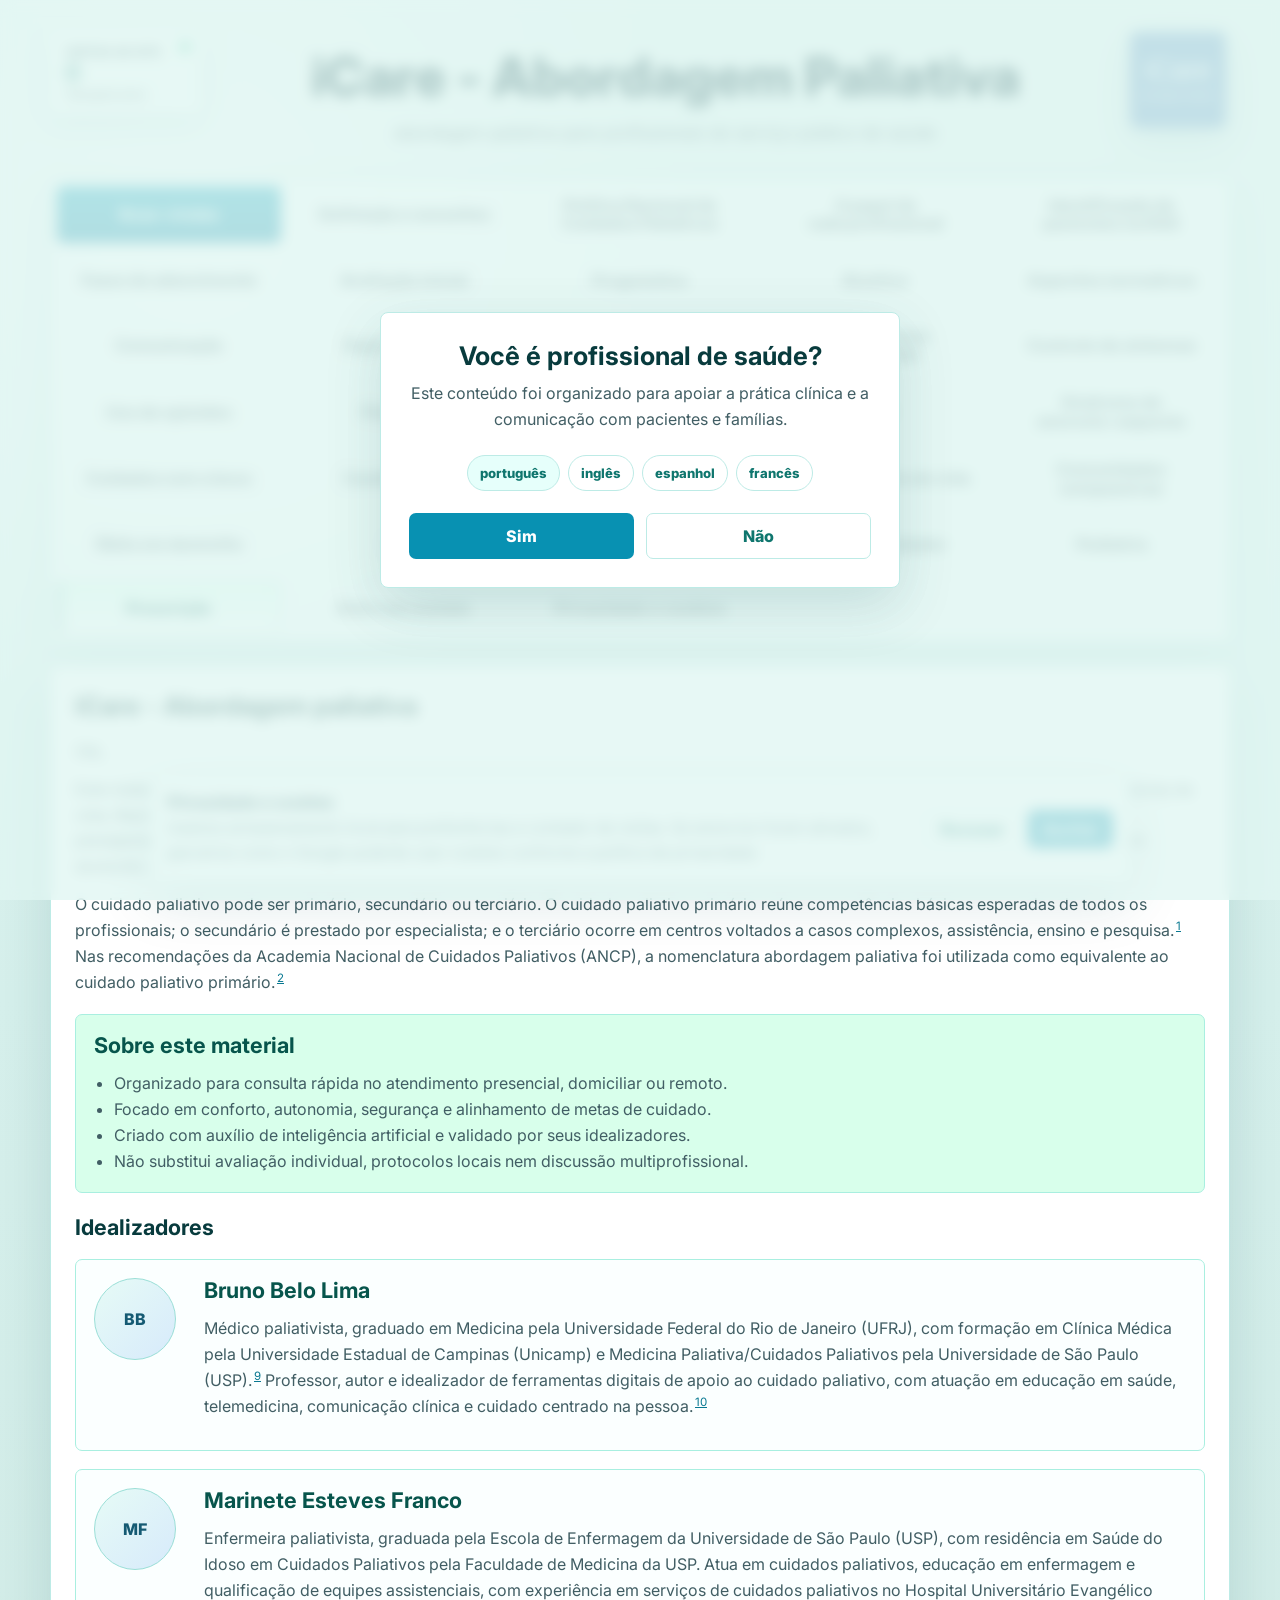
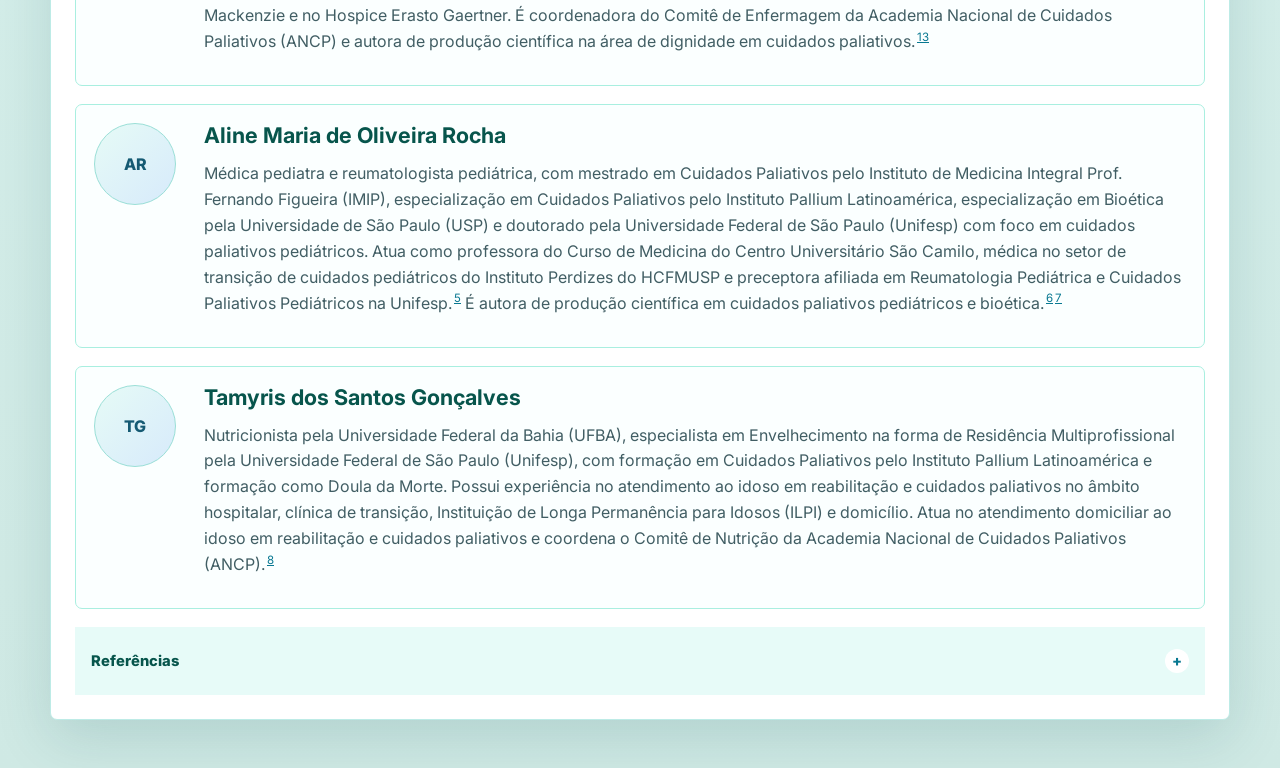
==== commit d03169b3: "Add files via upload" ====
--- a/index.html
+++ b/index.html
@@ -9827,7 +9827,7 @@
           <button class="subtab-trigger active" type="button" data-caregiver-subtab="cuidador-saber">O que precisa saber</button>
           <button class="subtab-trigger" type="button" data-caregiver-subtab="treinamento-cuidador">Treinamento prático</button>
           <button class="subtab-trigger" type="button" data-caregiver-subtab="sobrecarga-cuidador">Sobrecarga</button>
-          <button class="subtab-trigger" type="button" data-caregiver-subtab="escala-zarit-cuidador">Escala de Zarit</button>
+          <button class="subtab-trigger" type="button" data-caregiver-subtab="escala-zarit-cuidador">Zarit resumida</button>
           <button class="subtab-trigger" type="button" data-caregiver-subtab="plano-seguranca-cuidador">Plano de segurança</button>
           <button class="subtab-trigger" type="button" data-caregiver-subtab="comunicacao-familia-cuidador">Comunicação com a família</button>
           <button class="subtab-trigger" type="button" data-caregiver-subtab="orientacoes-prioritarias-cuidador">Orientações prioritárias</button>
@@ -9868,10 +9868,10 @@
 
         <section class="caregiver-subpanel" id="escala-zarit-cuidador" tabindex="0">
           <article class="definition-card">
-            <h3>Escala de Zarit</h3>
+            <h3>Escala de Zarit resumida</h3>
             <p>
-              Instrumento de rastreio de sobrecarga do cuidador. Para cada item, selecione a frequência percebida:
-              0 nunca, 1 raramente, 2 algumas vezes, 3 frequentemente, 4 quase sempre. A pontuação total varia de 0 a 88.<sup class="ref-call"><a href="#ref-cuidador-1">1</a></sup>
+              Instrumento breve de rastreio de sobrecarga do cuidador. Para cada item, selecione a frequência percebida:
+              0 nunca, 1 raramente, 2 algumas vezes, 3 frequentemente, 4 quase sempre. A pontuação total varia de 0 a 48.<sup class="ref-call"><a href="#ref-cuidador-1">1</a></sup>
             </p>
             <div class="table-wrap zarit-tool" aria-label="Escala de Zarit interativa">
               <table>
@@ -9885,31 +9885,21 @@
                   <tr><td>O cuidado toma tempo que o cuidador gostaria de usar para si.</td><td><select data-zarit-item aria-label="Zarit item 1"></select></td></tr>
                   <tr><td>O cuidador sente dificuldade para conciliar cuidado, família, trabalho ou outras responsabilidades.</td><td><select data-zarit-item aria-label="Zarit item 2"></select></td></tr>
                   <tr><td>O cuidador se sente estressado ao cuidar e ao mesmo tempo manter outras tarefas.</td><td><select data-zarit-item aria-label="Zarit item 3"></select></td></tr>
-                  <tr><td>O cuidado gera constrangimento, desconforto social ou sensação de exposição.</td><td><select data-zarit-item aria-label="Zarit item 4"></select></td></tr>
-                  <tr><td>O cuidador sente irritação, tensão ou impaciência em alguns momentos do cuidado.</td><td><select data-zarit-item aria-label="Zarit item 5"></select></td></tr>
-                  <tr><td>O cuidado interfere nas relações com familiares ou amigos.</td><td><select data-zarit-item aria-label="Zarit item 6"></select></td></tr>
-                  <tr><td>O cuidador sente medo ou insegurança sobre o futuro da pessoa cuidada.</td><td><select data-zarit-item aria-label="Zarit item 7"></select></td></tr>
-                  <tr><td>O cuidador percebe dependência importante da pessoa cuidada em relação a ele.</td><td><select data-zarit-item aria-label="Zarit item 8"></select></td></tr>
-                  <tr><td>O cuidador se sente pressionado ou preso ao papel de cuidar.</td><td><select data-zarit-item aria-label="Zarit item 9"></select></td></tr>
-                  <tr><td>O cuidado afeta a própria saúde física ou emocional do cuidador.</td><td><select data-zarit-item aria-label="Zarit item 10"></select></td></tr>
-                  <tr><td>O cuidador sente perda de privacidade ou redução do próprio espaço.</td><td><select data-zarit-item aria-label="Zarit item 11"></select></td></tr>
-                  <tr><td>A vida social do cuidador foi reduzida pelo cuidado.</td><td><select data-zarit-item aria-label="Zarit item 12"></select></td></tr>
-                  <tr><td>O cuidador evita receber pessoas em casa por causa da situação de cuidado.</td><td><select data-zarit-item aria-label="Zarit item 13"></select></td></tr>
-                  <tr><td>O cuidador sente que a pessoa cuidada espera cuidado como se ele fosse a única opção.</td><td><select data-zarit-item aria-label="Zarit item 14"></select></td></tr>
-                  <tr><td>O cuidador sente dificuldade financeira relacionada ao cuidado.</td><td><select data-zarit-item aria-label="Zarit item 15"></select></td></tr>
-                  <tr><td>O cuidador sente que não conseguirá cuidar por muito mais tempo se nada mudar.</td><td><select data-zarit-item aria-label="Zarit item 16"></select></td></tr>
-                  <tr><td>O cuidador percebe perda de controle sobre a própria vida desde que assumiu o cuidado.</td><td><select data-zarit-item aria-label="Zarit item 17"></select></td></tr>
-                  <tr><td>O cuidador gostaria de dividir mais ou transferir parte do cuidado.</td><td><select data-zarit-item aria-label="Zarit item 18"></select></td></tr>
-                  <tr><td>O cuidador se sente inseguro sobre o que fazer pela pessoa cuidada.</td><td><select data-zarit-item aria-label="Zarit item 19"></select></td></tr>
-                  <tr><td>O cuidador sente que deveria fazer mais do que consegue.</td><td><select data-zarit-item aria-label="Zarit item 20"></select></td></tr>
-                  <tr><td>O cuidador sente que poderia cuidar melhor se tivesse mais apoio.</td><td><select data-zarit-item aria-label="Zarit item 21"></select></td></tr>
-                  <tr><td>Considerando tudo, qual é o peso global do cuidado neste momento?</td><td><select data-zarit-item aria-label="Zarit item 22"></select></td></tr>
+                  <tr><td>O cuidado interfere nas relações com familiares ou amigos.</td><td><select data-zarit-item aria-label="Zarit item 4"></select></td></tr>
+                  <tr><td>O cuidador sente medo ou insegurança sobre o futuro da pessoa cuidada.</td><td><select data-zarit-item aria-label="Zarit item 5"></select></td></tr>
+                  <tr><td>O cuidador percebe dependência importante da pessoa cuidada em relação a ele.</td><td><select data-zarit-item aria-label="Zarit item 6"></select></td></tr>
+                  <tr><td>O cuidador se sente pressionado ou preso ao papel de cuidar.</td><td><select data-zarit-item aria-label="Zarit item 7"></select></td></tr>
+                  <tr><td>O cuidado afeta a própria saúde física ou emocional do cuidador.</td><td><select data-zarit-item aria-label="Zarit item 8"></select></td></tr>
+                  <tr><td>A vida social do cuidador foi reduzida pelo cuidado.</td><td><select data-zarit-item aria-label="Zarit item 9"></select></td></tr>
+                  <tr><td>O cuidador sente dificuldade financeira relacionada ao cuidado.</td><td><select data-zarit-item aria-label="Zarit item 10"></select></td></tr>
+                  <tr><td>O cuidador sente que não conseguirá cuidar por muito mais tempo se nada mudar.</td><td><select data-zarit-item aria-label="Zarit item 11"></select></td></tr>
+                  <tr><td>Considerando tudo, qual é o peso global do cuidado neste momento?</td><td><select data-zarit-item aria-label="Zarit item 12"></select></td></tr>
                 </tbody>
               </table>
             </div>
             <aside class="pain-result zarit-result" aria-live="polite">
               <span class="result-kicker">Resultado</span>
-              <h3 id="zaritScore">Pontuação: 0/88</h3>
+              <h3 id="zaritScore">Pontuação: 0/48</h3>
               <p id="zaritInterpretation">Sem sobrecarga ou sobrecarga mínima. Reavaliar periodicamente e manter orientação prática.</p>
             </aside>
           </article>
